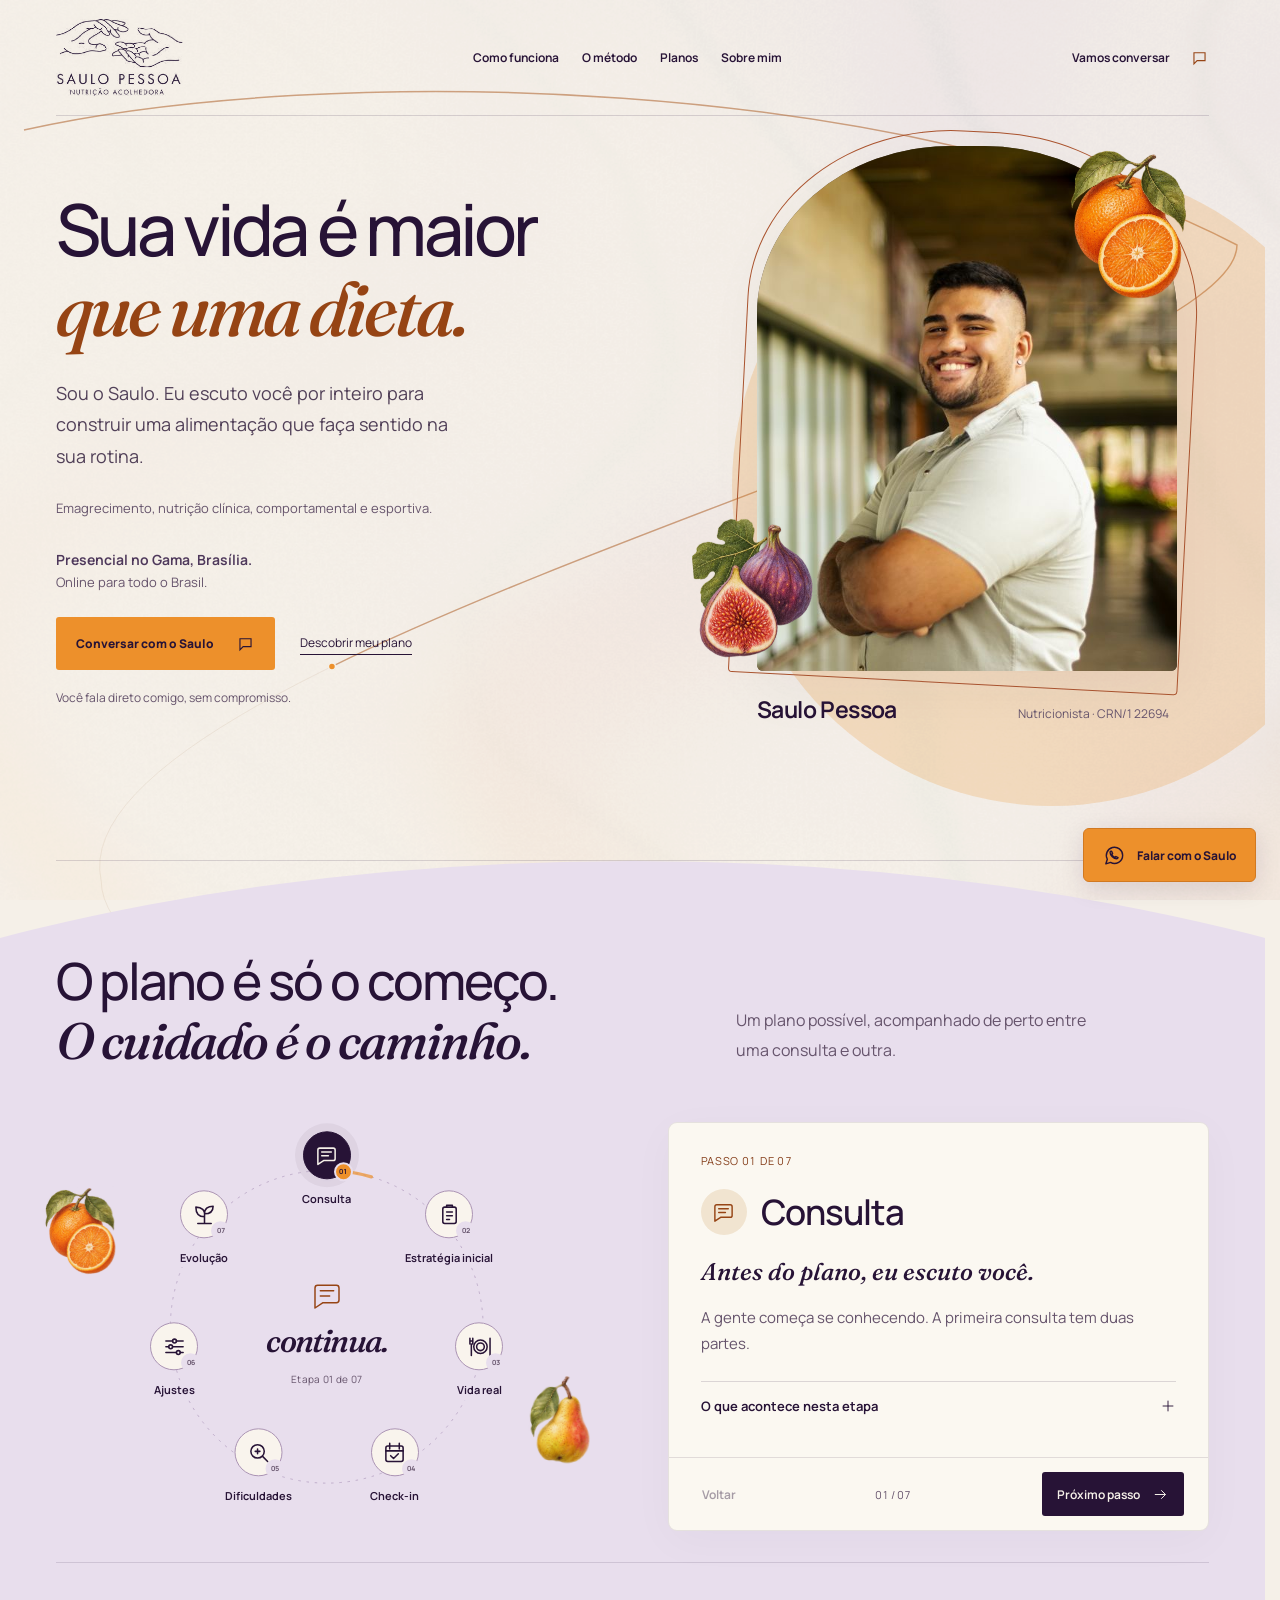
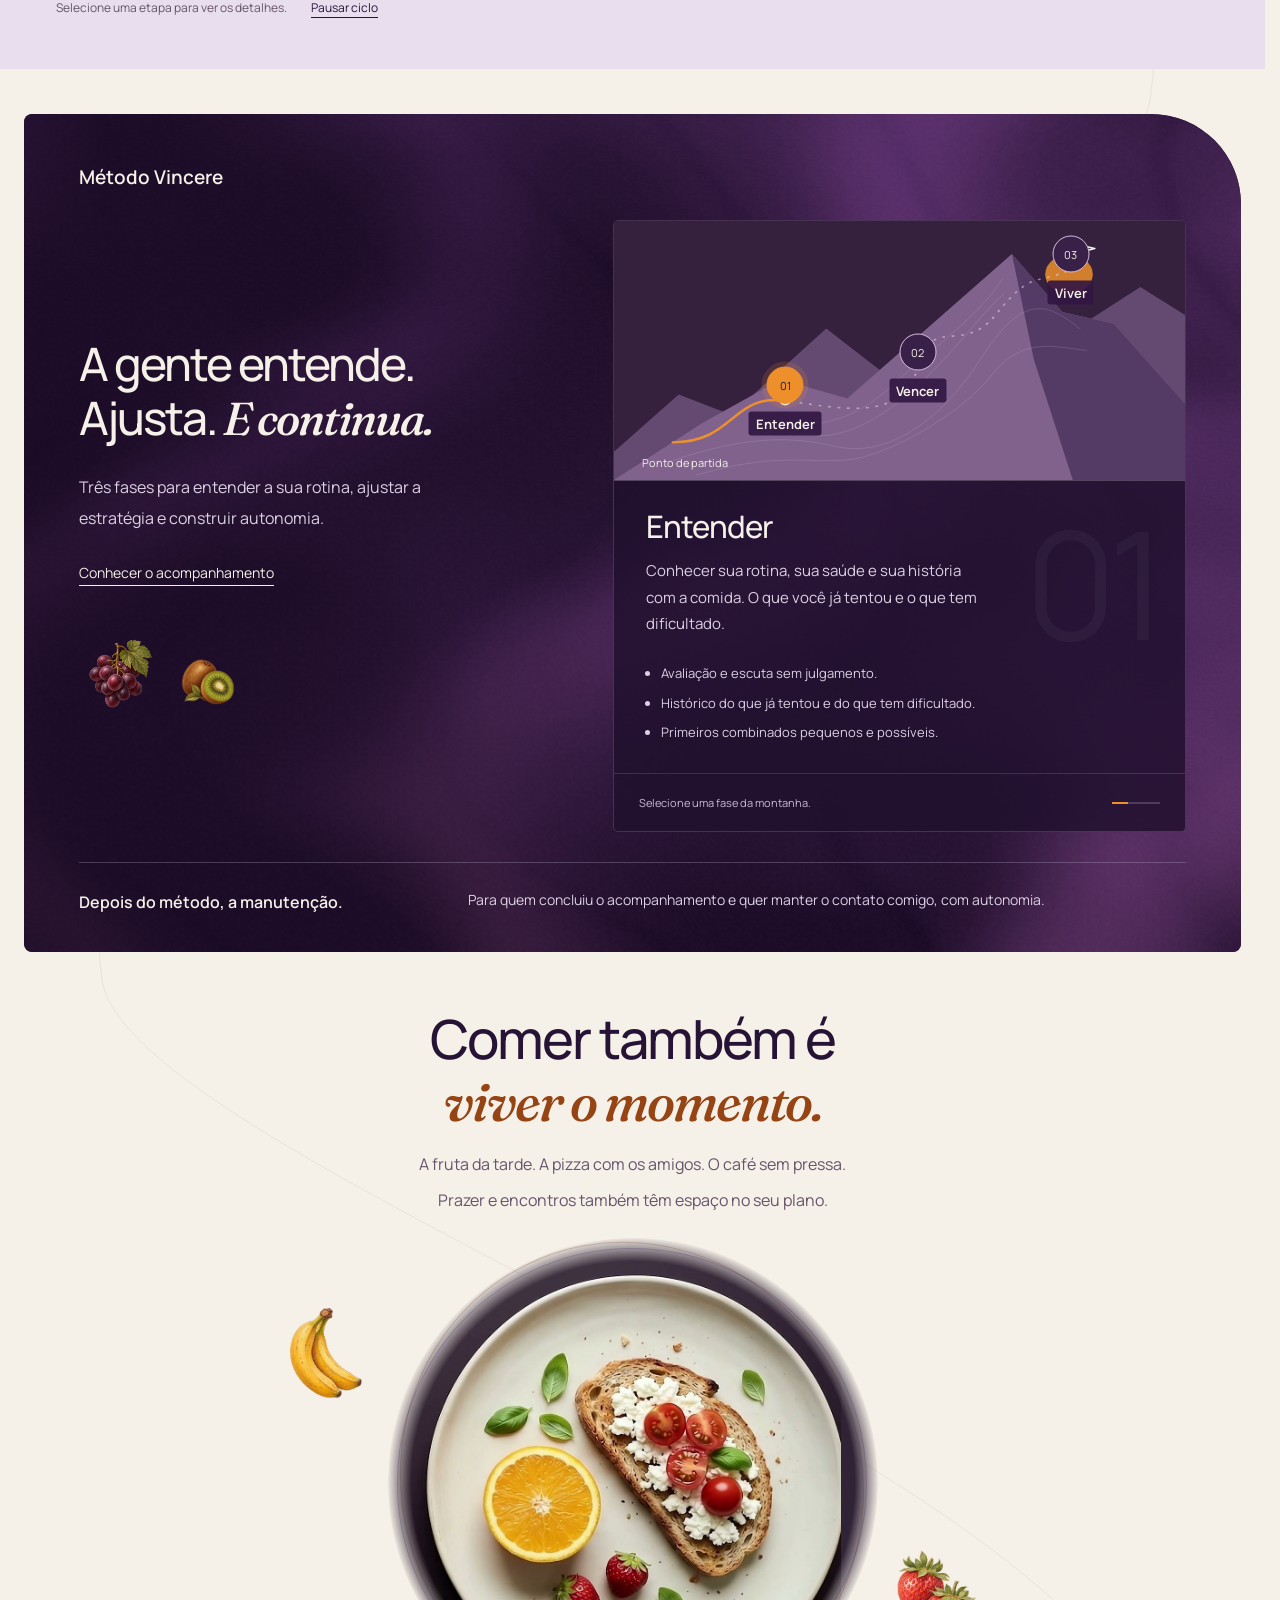
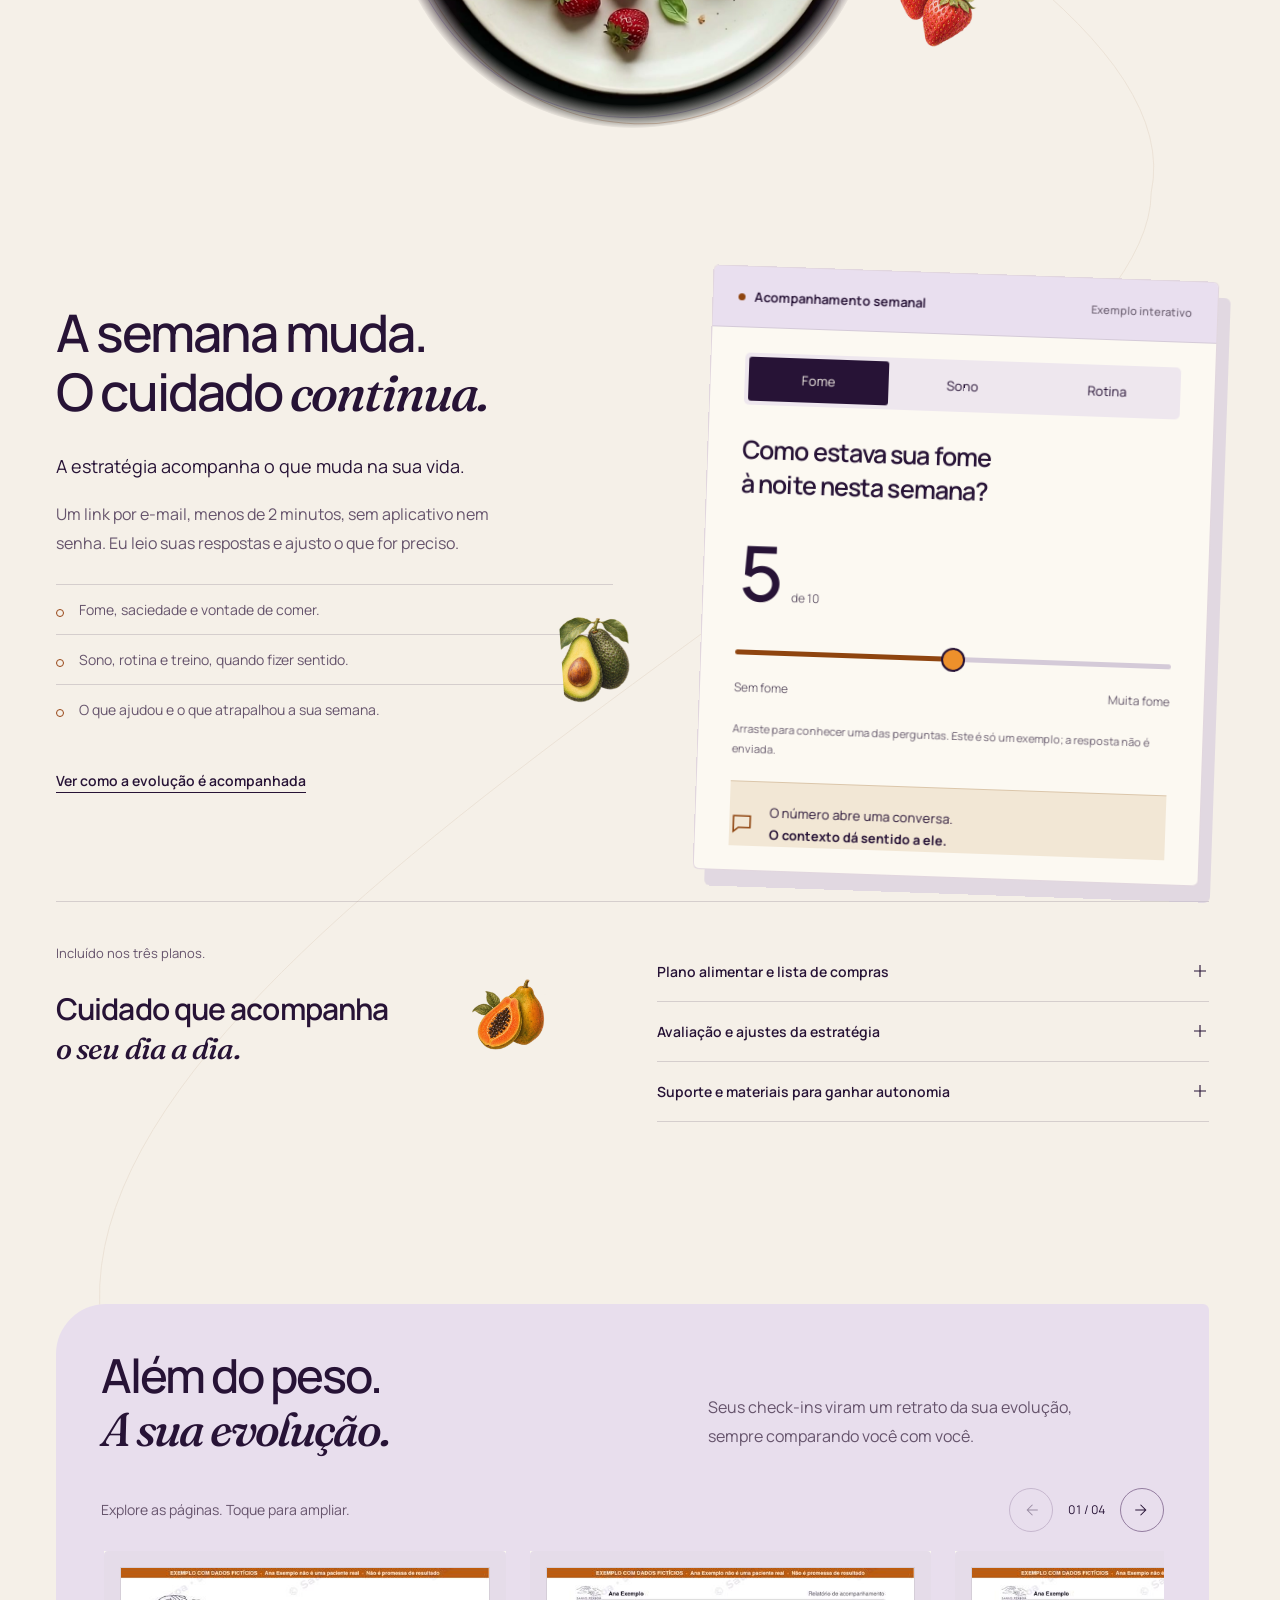
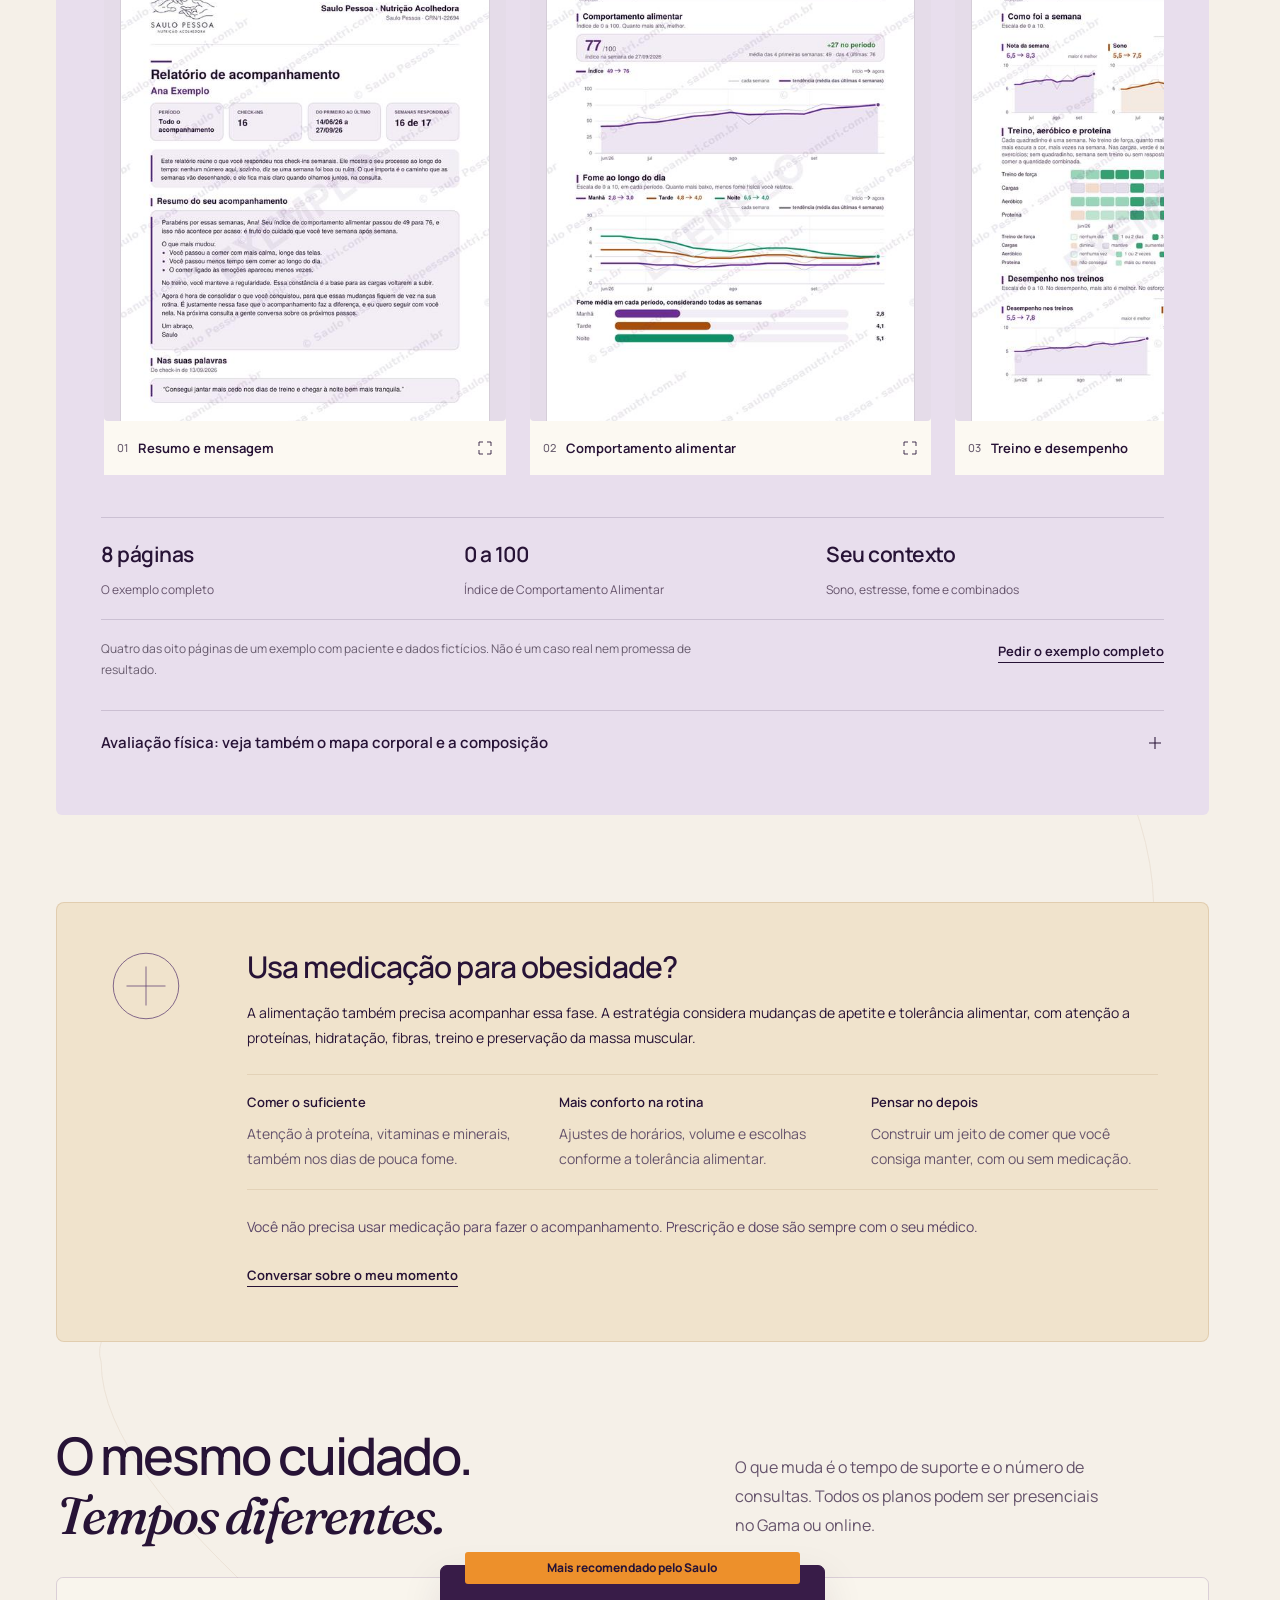
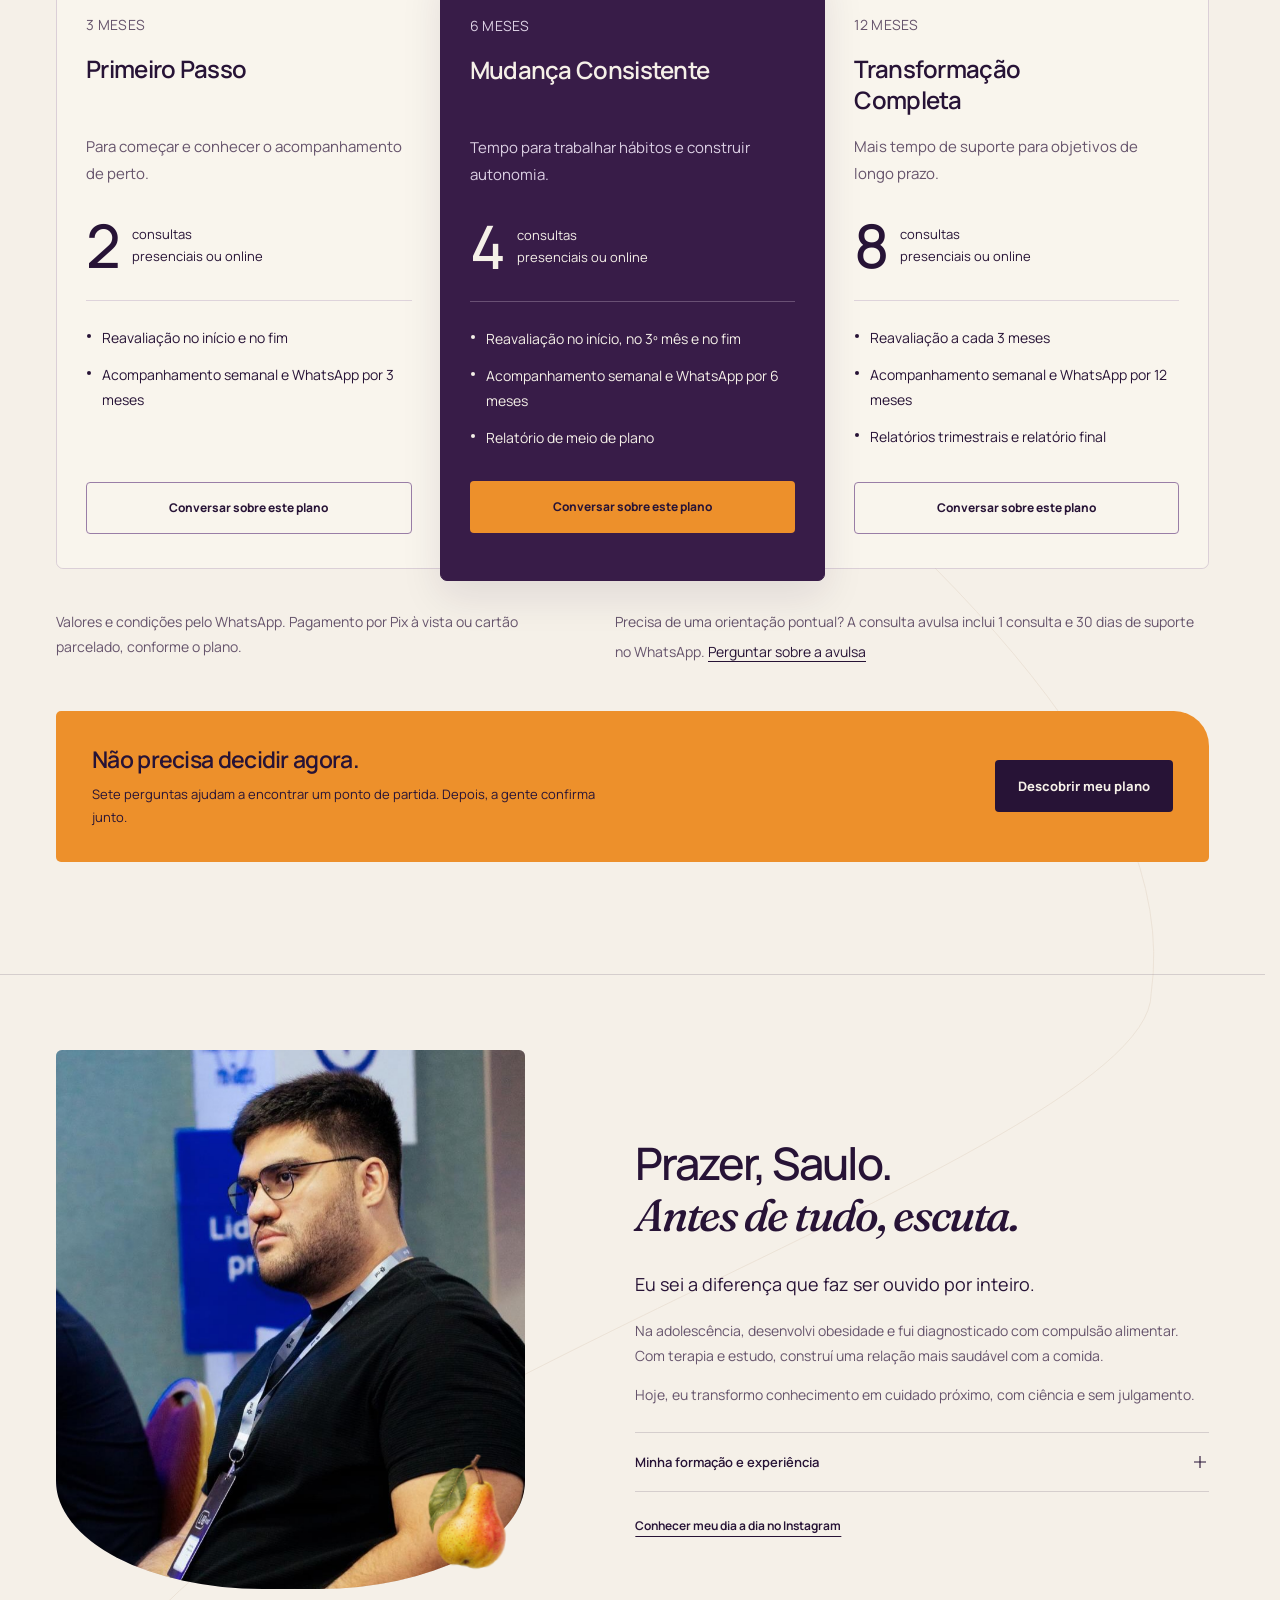
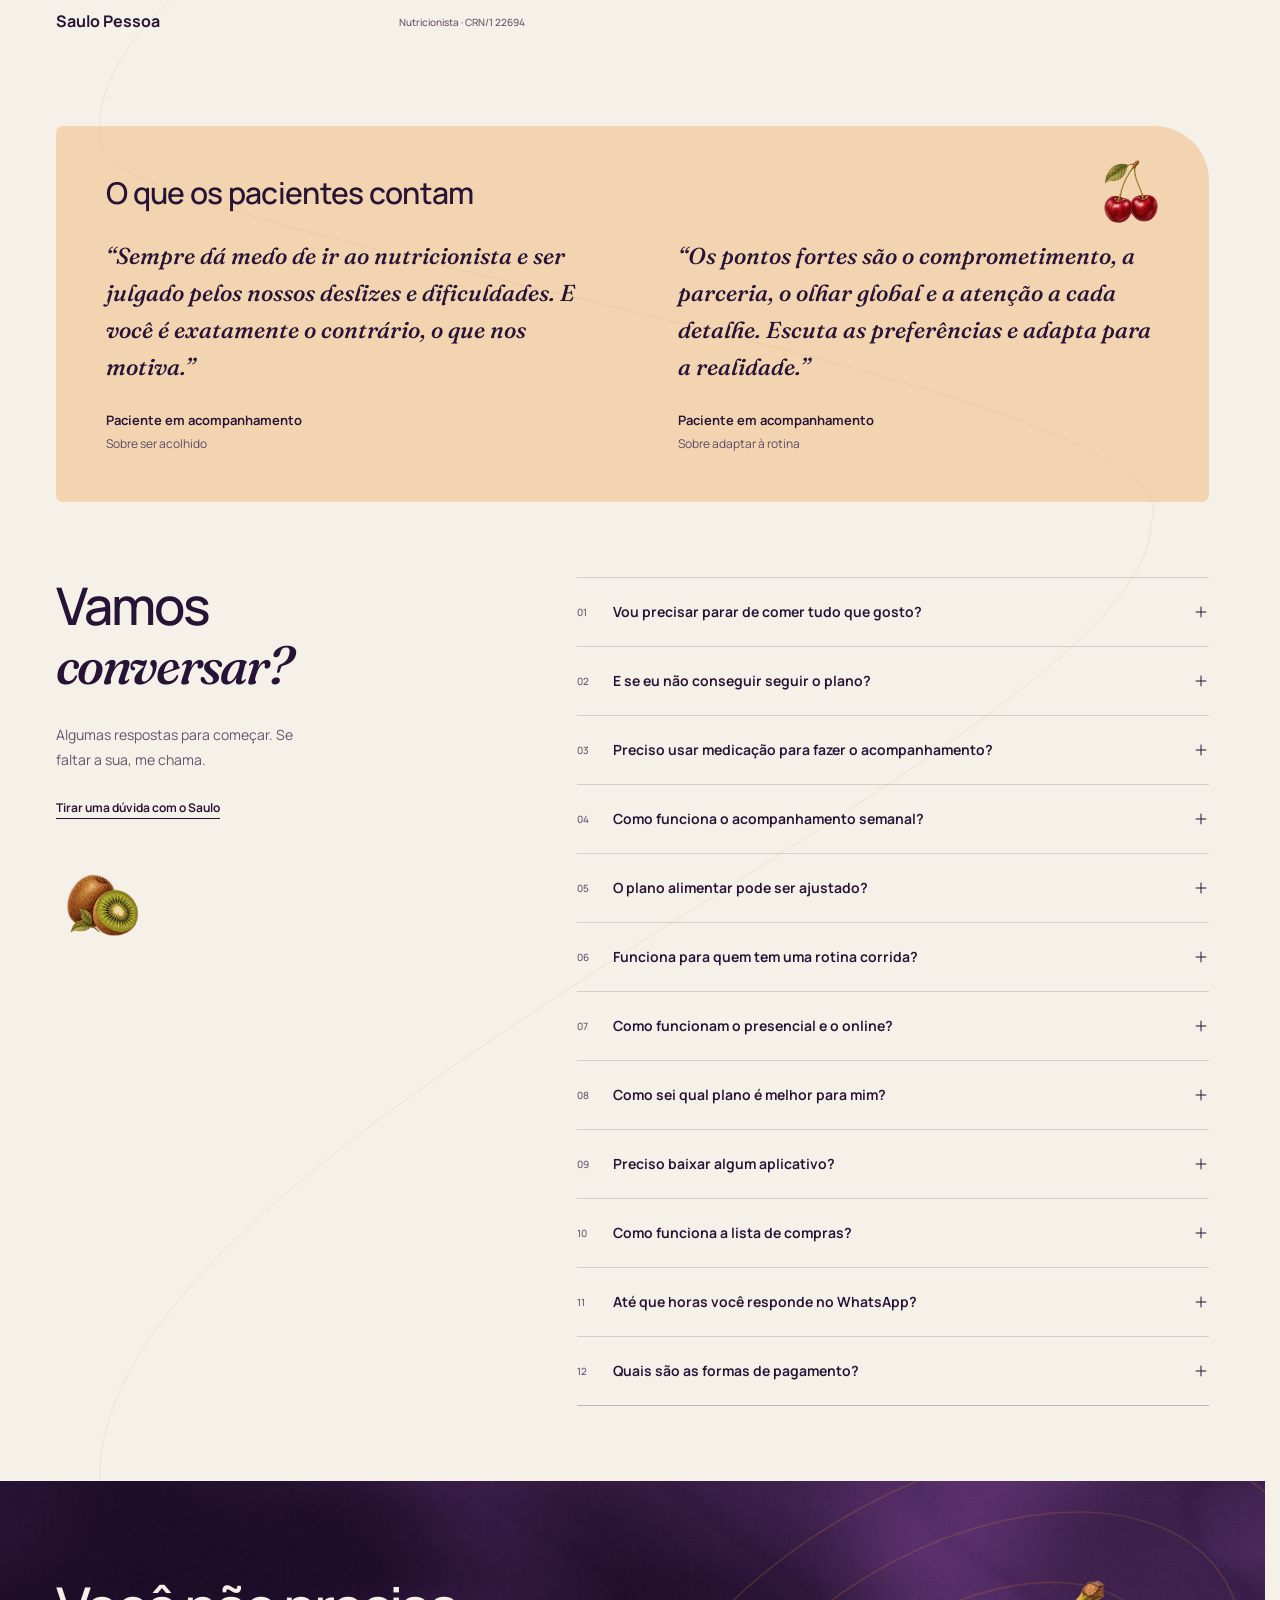
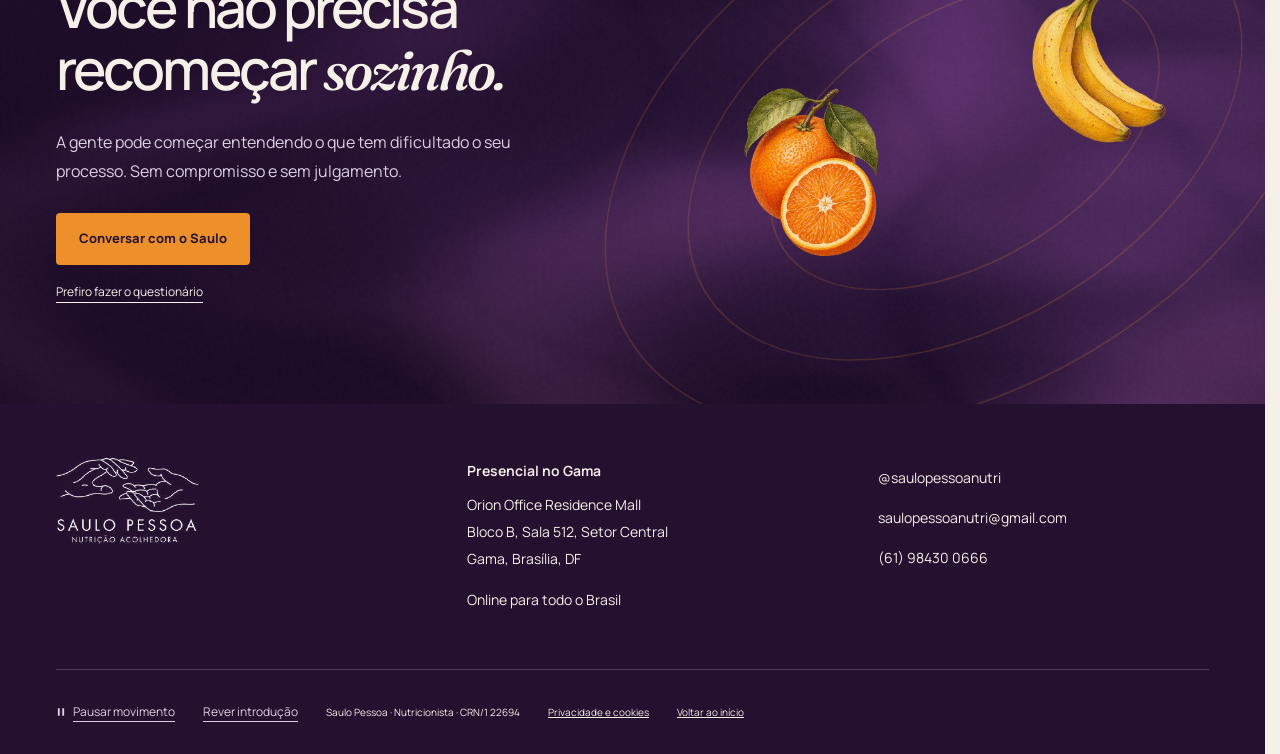
==== index.html @ 82c3af97 "Exibe intro em toda carga e abre detalhes ao avancar etapas" ====
<!doctype html>
<html lang="pt-BR">
<head>
<meta charset="utf-8"><meta name="viewport" content="width=device-width,initial-scale=1"><meta name="robots" content="noindex,nofollow"><meta name="theme-color" content="#271336">
<title>Saulo Pessoa | Nutrição acolhedora no Gama e online</title>
<meta name="description" content="Emagrecimento com orientação individualizada e acompanhamento próximo. Conheça o Método Vincere de Saulo Pessoa. Nutricionista no Gama, Brasília, e online.">
<link rel="canonical" href="https://saulopessoanutri.com.br/">
<meta property="og:type" content="website"><meta property="og:locale" content="pt_BR"><meta property="og:url" content="https://cristianlf23.github.io/saulo-pessoa-site/"><meta property="og:title" content="Saulo Pessoa | Sua vida é maior que uma dieta"><meta property="og:description" content="Nutrição acolhedora, um plano que cabe na sua rotina e acompanhamento próximo. Presencial no Gama e online."><meta property="og:image" content="https://cristianlf23.github.io/saulo-pessoa-site/assets/social-share.png"><meta property="og:image:width" content="1200"><meta property="og:image:height" content="630"><meta property="og:image:alt" content="Saulo Pessoa, nutrição acolhedora. Sua vida é maior que uma dieta.">
<meta name="twitter:card" content="summary_large_image"><meta name="twitter:title" content="Saulo Pessoa | Nutrição acolhedora"><meta name="twitter:description" content="Sua vida é maior que uma dieta. Presencial no Gama e online."><meta name="twitter:image" content="https://cristianlf23.github.io/saulo-pessoa-site/assets/social-share.png">
<link rel="icon" type="image/svg+xml" href="assets/favicon.svg"><link rel="preload" as="font" type="font/woff2" href="assets/fonts/manrope.woff2" crossorigin><link rel="preload" as="image" href="assets/food-poster.jpg">
<link rel="stylesheet" href="experience.css"><link rel="stylesheet" href="content.css"><link rel="stylesheet" href="site.css?v=83"><link rel="stylesheet" href="v8.css?v=83"><link rel="stylesheet" href="v82.css?v=83"><link rel="stylesheet" href="v83.css?v=84">
<script src="assets/vendor/gsap.min.js" defer></script><script src="assets/vendor/ScrollTrigger.min.js" defer></script><script src="experience.js?v=84" defer></script><script src="site.js?v=84" defer></script><script src="quiz.js" defer></script><script src="v8.js?v=84" defer></script><script src="v82.js?v=83" defer></script>
<script type="application/ld+json">{"@context":"https://schema.org","@type":"ProfessionalService","name":"Saulo Pessoa · Nutrição Acolhedora","url":"https://saulopessoanutri.com.br/","telephone":"+5561984300666","email":"saulopessoanutri@gmail.com","address":{"@type":"PostalAddress","streetAddress":"Orion Office Residence Mall, Bloco B, Sala 512, Setor Central","addressLocality":"Gama, Brasília","addressRegion":"DF","addressCountry":"BR"},"areaServed":"Brasil","sameAs":["https://instagram.com/saulopessoanutri"]}</script>
</head>
<body class="edition-v8"><a class="skip" href="#hero-content">Pular para o conteúdo</a><div class="experience site-motion-area" id="inicio"><div class="world" aria-hidden="true"><div class="world-fallback"></div><canvas id="surface"></canvas><div class="reading-shade"></div></div>
<svg class="contour page-thread" aria-hidden="true" viewBox="0 0 1440 1900" preserveAspectRatio="none"><path class="contour-ghost" d="M40 140C300 100 540 90 790 150S1480 400 1300 680 680 690 540 990 125 1060 180 1310 1200 1600 1320 1820"/><path class="contour-live" d="M40 140C300 100 540 90 790 150S1480 400 1300 680 680 690 540 990 125 1060 180 1310 1200 1600 1320 1820"/><circle class="thread-tip" r="3"/></svg><header class="header wrap"><a class="brand" href="#inicio" aria-label="Saulo Pessoa, início"><img id="header-logo" src="assets/logo-original.png" alt="Saulo Pessoa, Nutrição Acolhedora" width="250" height="150"></a><nav aria-label="Navegação principal"><a href="#como-funciona">Como funciona</a><a href="#metodo">O método</a><a href="#planos">Planos</a><a href="#sobre">Sobre mim</a></nav><a class="contact-link" href="https://wa.me/5561984300666" target="_blank" rel="noopener">Vamos conversar<svg viewBox="0 0 24 24" aria-hidden="true"><path d="M5 6h14v10H9l-4 4V6Z"/></svg></a><button class="menu-toggle" type="button" aria-expanded="false" aria-controls="menu-drawer" aria-haspopup="dialog">Menu<svg viewBox="0 0 20 20" aria-hidden="true"><path d="M3 6h14M3 14h14"/></svg></button></header><noscript><nav class="no-script-nav wrap" aria-label="Navegação sem JavaScript"><a href="#como-funciona">Como funciona</a><a href="#metodo">O método</a><a href="#vida-real">Alimentação e vida real</a><a href="#acompanhamento">O acompanhamento</a><a href="#planos">Planos</a><a href="#sobre">Sobre o Saulo</a><a href="#duvidas">Dúvidas</a></nav></noscript>
<main id="conteudo" tabindex="-1"><section data-scene class="hero wrap" aria-labelledby="hero-title"><div class="hero-copy" id="hero-content" tabindex="-1"><h1 id="hero-title">Sua vida é maior<br><em>que uma dieta.</em></h1><p class="hero-intro">Sou o Saulo. Eu escuto você por inteiro para construir uma alimentação que faça sentido na sua rotina.</p><p class="hero-specialty">Emagrecimento, nutrição clínica, comportamental e esportiva.</p><p class="hero-location"><strong>Presencial no Gama, Brasília.</strong><span>Online para todo o Brasil.</span></p><div class="actions"><a class="button" href="https://wa.me/5561984300666" target="_blank" rel="noopener"><span>Conversar com o Saulo</span><svg viewBox="0 0 24 24" aria-hidden="true"><path d="M5 6h14v10H9l-4 4V6Z"/></svg></a><a class="secondary" href="https://typebot.co/triagem-site-saulopessoa" data-quiz>Descobrir meu plano</a></div><p class="assurance">Você fala direto comigo, sem compromisso.</p></div><figure class="hero-portrait"><span aria-hidden="true" class="botanical orange hero-orange" data-drift="-55"></span><span aria-hidden="true" class="botanical fig hero-fig" data-drift="65"></span><div class="portrait-trace" aria-hidden="true"></div><div class="portrait-window"><img src="assets/saulo-portrait.jpg" alt="Saulo Pessoa, nutricionista, sorrindo de braços cruzados" width="560" height="700" fetchpriority="high"></div><figcaption><strong>Saulo Pessoa</strong><span>Nutricionista · CRN/1 22694</span></figcaption></figure><div class="hero-footer"></div></section><section data-scene class="care-cycle" id="como-funciona" aria-labelledby="cycle-heading"><div class="wrap"><div class="cycle-heading"><div><h2 id="cycle-heading">O plano é só o começo.<br><em>O cuidado é o caminho.</em></h2></div><p>Um plano possível, acompanhado de perto entre uma consulta e outra.</p></div><div class="cycle-stage"><span aria-hidden="true" class="botanical orange cycle-orange" data-drift="35"></span><span aria-hidden="true" class="botanical pear cycle-pear" data-drift="-35"></span><div class="cycle-layout"><div class="cycle-map"><svg viewBox="0 0 500 500" aria-hidden="true"><circle class="cycle-track" cx="250" cy="250" r="190"/><circle class="cycle-reveal" cx="250" cy="250" r="190" transform="rotate(-90 250 250)"/><circle class="cycle-route" cx="250" cy="250" r="190" transform="rotate(-90 250 250)"/><g class="cycle-flow"><circle class="cycle-flow-trail" cx="250" cy="250" r="190" transform="rotate(-90 250 250)"/><circle class="cycle-flow-dot" cx="250" cy="60" r="5"/></g><circle class="cycle-marker" cx="250" cy="60" r="6"/></svg><div class="cycle-center" aria-hidden="true"><span class="cycle-active-icon"><svg viewBox="0 0 24 24" aria-hidden="true"><path d="M5 4h14a2 2 0 0 1 2 2v9a2 2 0 0 1-2 2H9l-6 4V6a2 2 0 0 1 2-2Z"/><path d="M7 8h10M7 12h7"/></svg></span><span>UM CUIDADO QUE</span><em>continua.</em><small class="cycle-center-step">Passo 01 de 07</small></div><button type="button" class="cycle-stop" data-cycle="0" aria-controls="cycle-panel-0" aria-pressed="true" style="--x:50.000%;--y:12.000%"><b><svg viewBox="0 0 24 24" aria-hidden="true"><path d="M5 4h14a2 2 0 0 1 2 2v9a2 2 0 0 1-2 2H9l-6 4V6a2 2 0 0 1 2-2Z"/><path d="M7 8h10M7 12h7"/></svg><small class="cycle-order">01</small></b><span>Consulta</span></button><button type="button" class="cycle-stop" data-cycle="1" aria-controls="cycle-panel-1" aria-pressed="false" style="--x:79.710%;--y:26.307%"><b><svg viewBox="0 0 24 24" aria-hidden="true"><rect x="5" y="4" width="14" height="17" rx="2"/><path d="M9 4V2h6v2M9 9h6M9 13h6M9 17h3"/></svg><small class="cycle-order">02</small></b><span>Estratégia inicial</span></button><button type="button" class="cycle-stop" data-cycle="2" aria-controls="cycle-panel-2" aria-pressed="false" style="--x:87.047%;--y:58.456%"><b><svg viewBox="0 0 24 24" aria-hidden="true"><circle cx="13" cy="12" r="7"/><circle cx="13" cy="12" r="4"/><path d="M2 3v6m3-6v6M2 6h3M3.5 9v12M23 3v18"/></svg><small class="cycle-order">03</small></b><span>Vida real</span></button><button type="button" class="cycle-stop" data-cycle="3" aria-controls="cycle-panel-3" aria-pressed="false" style="--x:66.488%;--y:84.237%"><b><svg viewBox="0 0 24 24" aria-hidden="true"><rect x="3" y="5" width="18" height="16" rx="2"/><path d="M7 2v6m10-6v6M3 10h18m-13 5 3 3 5-5"/></svg><small class="cycle-order">04</small></b><span>Check-in</span></button><button type="button" class="cycle-stop" data-cycle="4" aria-controls="cycle-panel-4" aria-pressed="false" style="--x:33.512%;--y:84.237%"><b><svg viewBox="0 0 24 24" aria-hidden="true"><circle cx="10.5" cy="10.5" r="7"/><path d="m16 16 5 5M8 10.5h5M10.5 8v5"/></svg><small class="cycle-order">05</small></b><span>Dificuldades</span></button><button type="button" class="cycle-stop" data-cycle="5" aria-controls="cycle-panel-5" aria-pressed="false" style="--x:12.953%;--y:58.456%"><b><svg viewBox="0 0 24 24" aria-hidden="true"><path d="M3 6h7m4 0h7M3 12h3m4 0h11M3 18h11m4 0h3"/><circle cx="12" cy="6" r="2"/><circle cx="8" cy="12" r="2"/><circle cx="16" cy="18" r="2"/></svg><small class="cycle-order">06</small></b><span>Ajustes</span></button><button type="button" class="cycle-stop" data-cycle="6" aria-controls="cycle-panel-6" aria-pressed="false" style="--x:20.290%;--y:26.307%"><b><svg viewBox="0 0 24 24" aria-hidden="true"><path d="M12 21v-9M12 14C4 14 3 8 3 4c6 0 10 3 9 10Zm0-3c0-6 4-8 9-8 0 5-3 8-9 8ZM5 21h14"/></svg><small class="cycle-order">07</small></b><span>Evolução</span></button></div><div class="cycle-reading"><div class="cycle-panels"><article class="cycle-panel" id="cycle-panel-0" aria-labelledby="cycle-title-0"><p class="cycle-kicker">Passo 01 de 07</p><div class="cycle-panel-title"><span class="cycle-detail-icon" aria-hidden="true"><svg viewBox="0 0 24 24" aria-hidden="true"><path d="M5 4h14a2 2 0 0 1 2 2v9a2 2 0 0 1-2 2H9l-6 4V6a2 2 0 0 1 2-2Z"/><path d="M7 8h10M7 12h7"/></svg></span><h3 id="cycle-title-0">Consulta</h3></div><p class="cycle-lead">Antes do plano, eu escuto você.</p><p>A gente começa se conhecendo. A primeira consulta tem duas partes.</p><details class="cycle-details"><summary>O que acontece nesta etapa<svg viewBox="0 0 24 24" aria-hidden="true"><path d="M4 12h16M12 4v16"/></svg></summary><div class="cycle-detail-body"><ul><li>Avaliação de cerca de 1 hora: saúde, objetivos, alimentação, treino, sono e estresse.</li><li>Composição corporal com adipômetro, se você se sentir confortável, ou por fotos no online.</li><li>Entrega do plano, em cerca de 40 minutos, com tudo no aplicativo WebDiet.</li></ul></div></details></article><article class="cycle-panel" id="cycle-panel-1" aria-labelledby="cycle-title-1"><p class="cycle-kicker">Passo 02 de 07</p><div class="cycle-panel-title"><span class="cycle-detail-icon" aria-hidden="true"><svg viewBox="0 0 24 24" aria-hidden="true"><rect x="5" y="4" width="14" height="17" rx="2"/><path d="M9 4V2h6v2M9 9h6M9 13h6M9 17h3"/></svg></span><h3 id="cycle-title-1">Estratégia inicial</h3></div><p class="cycle-lead">Um plano para a sua vida de hoje.</p><p>A estratégia parte da rotina que você tem, sem depender de uma semana ideal.</p><details class="cycle-details"><summary>O que acontece nesta etapa<svg viewBox="0 0 24 24" aria-hidden="true"><path d="M4 12h16M12 4v16"/></svg></summary><div class="cycle-detail-body"><ul><li>Começa pelo que dá para mudar agora.</li><li>Respeita o que você gosta e o que não come de jeito nenhum.</li><li>Primeiros combinados pequenos e claros.</li></ul></div></details></article><article class="cycle-panel" id="cycle-panel-2" aria-labelledby="cycle-title-2"><p class="cycle-kicker">Passo 03 de 07 · Toda semana</p><div class="cycle-panel-title"><span class="cycle-detail-icon" aria-hidden="true"><svg viewBox="0 0 24 24" aria-hidden="true"><circle cx="13" cy="12" r="7"/><circle cx="13" cy="12" r="4"/><path d="M2 3v6m3-6v6M2 6h3M3.5 9v12M23 3v18"/></svg></span><h3 id="cycle-title-2">Vida real</h3></div><p class="cycle-lead">A semana acontece. O plano também.</p><p>Semana corrida, festa e viagem fazem parte. Você coloca em prática do jeito que a semana permitir.</p><details class="cycle-details"><summary>O que acontece nesta etapa<svg viewBox="0 0 24 24" aria-hidden="true"><path d="M4 12h16M12 4v16"/></svg></summary><div class="cycle-detail-body"><ul><li>Não precisa ser perfeito para contar.</li><li>Surgiu uma dúvida no meio da semana? Me chama no WhatsApp.</li><li>Uma semana difícil também mostra o que precisa mudar.</li></ul></div></details></article><article class="cycle-panel" id="cycle-panel-3" aria-labelledby="cycle-title-3"><p class="cycle-kicker">Passo 04 de 07 · Toda semana</p><div class="cycle-panel-title"><span class="cycle-detail-icon" aria-hidden="true"><svg viewBox="0 0 24 24" aria-hidden="true"><rect x="3" y="5" width="18" height="16" rx="2"/><path d="M7 2v6m10-6v6M3 10h18m-13 5 3 3 5-5"/></svg></span><h3 id="cycle-title-3">Check-in</h3></div><p class="cycle-lead">Uma conversa que acontece toda semana.</p><p>Pelo celular, você me conta como foi. O link chega por e-mail e não precisa baixar nada.</p><details class="cycle-details"><summary>O que acontece nesta etapa<svg viewBox="0 0 24 24" aria-hidden="true"><path d="M4 12h16M12 4v16"/></svg></summary><div class="cycle-detail-body"><ul><li>Fome, saciedade, sono, estresse, treino e como foi seguir o plano.</li><li>Eu acompanho suas respostas semana a semana.</li><li>É daí que sai o seu relatório de evolução.</li></ul></div></details></article><article class="cycle-panel" id="cycle-panel-4" aria-labelledby="cycle-title-4"><p class="cycle-kicker">Passo 05 de 07 · Toda semana</p><div class="cycle-panel-title"><span class="cycle-detail-icon" aria-hidden="true"><svg viewBox="0 0 24 24" aria-hidden="true"><circle cx="10.5" cy="10.5" r="7"/><path d="m16 16 5 5M8 10.5h5M10.5 8v5"/></svg></span><h3 id="cycle-title-4">Dificuldades</h3></div><p class="cycle-lead">O que não funcionou vira informação.</p><p>A gente olha junto o que ajudou e o que atrapalhou, sem julgamento.</p><details class="cycle-details"><summary>O que acontece nesta etapa<svg viewBox="0 0 24 24" aria-hidden="true"><path d="M4 12h16M12 4v16"/></svg></summary><div class="cycle-detail-body"><ul><li>O que travou: horário, fome, cansaço, emoção ou rotina.</li><li>O que funcionou e vale manter.</li><li>O que não deu certo vira informação, e não culpa.</li></ul></div></details></article><article class="cycle-panel" id="cycle-panel-5" aria-labelledby="cycle-title-5"><p class="cycle-kicker">Passo 06 de 07 · Toda semana</p><div class="cycle-panel-title"><span class="cycle-detail-icon" aria-hidden="true"><svg viewBox="0 0 24 24" aria-hidden="true"><path d="M3 6h7m4 0h7M3 12h3m4 0h11M3 18h11m4 0h3"/><circle cx="12" cy="6" r="2"/><circle cx="8" cy="12" r="2"/><circle cx="16" cy="18" r="2"/></svg></span><h3 id="cycle-title-5">Ajustes</h3></div><p class="cycle-lead">A estratégia muda junto com você.</p><p>O plano pode mudar sem esperar a próxima consulta.</p><details class="cycle-details"><summary>O que acontece nesta etapa<svg viewBox="0 0 24 24" aria-hidden="true"><path d="M4 12h16M12 4v16"/></svg></summary><div class="cycle-detail-body"><ul><li>Trocas de refeições, horários ou quantidades.</li><li>Novos combinados para a semana seguinte.</li><li>O ciclo recomeça com o plano mais ajustado à sua realidade.</li></ul></div></details></article><article class="cycle-panel" id="cycle-panel-6" aria-labelledby="cycle-title-6"><p class="cycle-kicker">Passo 07 de 07</p><div class="cycle-panel-title"><span class="cycle-detail-icon" aria-hidden="true"><svg viewBox="0 0 24 24" aria-hidden="true"><path d="M12 21v-9M12 14C4 14 3 8 3 4c6 0 10 3 9 10Zm0-3c0-6 4-8 9-8 0 5-3 8-9 8ZM5 21h14"/></svg></span><h3 id="cycle-title-6">Evolução</h3></div><p class="cycle-lead">Você comparado com você.</p><p>A cada volta do ciclo, o plano fica mais parecido com você.</p><details class="cycle-details"><summary>O que acontece nesta etapa<svg viewBox="0 0 24 24" aria-hidden="true"><path d="M4 12h16M12 4v16"/></svg></summary><div class="cycle-detail-body"><ul><li>Relatório de evolução feito com as suas respostas.</li><li>Reavaliação nas consultas do plano.</li><li>Autonomia para seguir fazendo as suas escolhas.</li></ul></div></details></article></div><div class="cycle-controls" hidden><button type="button" data-cycle-prev>Voltar</button><span class="cycle-count" aria-live="polite">01 / 07</span><button type="button" data-cycle-next>Próximo passo<svg viewBox="0 0 24 24" aria-hidden="true"><path d="M4 12h15m-6-6 6 6-6 6"/></svg></button></div></div></div></div><div class="cycle-motion-control"><span>Selecione uma etapa para ver os detalhes.</span><button type="button" id="cycle-motion" aria-pressed="false" hidden>Pausar ciclo</button></div><p class="cycle-bottom">Não é uma linha reta. É um acompanhamento que se adapta à sua vida.</p></div></section><section data-scene class="method wrap" id="metodo" aria-labelledby="method-title" data-violet><canvas class="violet-surface" aria-hidden="true"></canvas><div class="method-name">Método Vincere</div><div class="method-layout"><div class="method-copy"><h2 id="method-title">A gente entende.<br>Ajusta. <em>E continua.</em></h2><p>Três fases para entender a sua rotina, ajustar a estratégia e construir autonomia.</p><a class="secondary" href="https://wa.me/5561984300666" target="_blank" rel="noopener">Conhecer o acompanhamento</a><div class="method-fruit-pair" aria-hidden="true"><span class="botanical botanical-new grape method-grape" aria-hidden="true"></span><span class="botanical botanical-new kiwi method-kiwi" aria-hidden="true"></span></div></div><div class="method-console"><div class="mountain-journey" aria-label="Jornada do Método Vincere"><svg class="mountain-art" viewBox="0 0 600 330" preserveAspectRatio="none" preserveAspectRatio="none" preserveAspectRatio="none" preserveAspectRatio="none" preserveAspectRatio="none" preserveAspectRatio="none" aria-hidden="true"><circle class="mountain-sun" cx="478" cy="68" r="25"/><path class="mountain-back" d="M0 294 68 221 123 247 223 137 305 214 393 102 470 149 553 84 600 120V330H0Z"/><path class="mountain-main" d="M0 330 92 258 175 202 245 226 418 42 471 116 525 131 600 233V330Z"/><path class="mountain-face" d="m418 42 53 74 54 15 75 102v97H482l-41-154Z"/><g class="mountain-contours"><path d="M62 305c70-28 117-33 170-18s109-28 153-111 69-74 105-38M86 324c86-31 121-14 162-20s117-58 149-108 68-35 100-31M188 261c58-2 84-28 114-62s80-76 106-125M213 274c56 0 106-63 130-93s55-79 67-88"/></g><path class="mountain-trail" d="M62 282C126 282 124 220 180 229S303 258 319 187 365 174 402 118 445 81 480 62"/><path class="mountain-progress" d="M62 282C126 282 124 220 180 229S303 258 319 187 365 174 402 118 445 81 480 62"/><circle class="mountain-hiker" cx="180" cy="229" r="5"/><path class="mountain-flag" d="M480 62V28m0 0 25 7-25 8"/></svg><div class="phase-tabs mountain-stops" aria-label="Fases do Método Vincere"><a href="#entender" class="phase-tab is-active" data-phase="0" aria-current="step" style="--mx:30%;--my:69.4%"><span>01</span><strong>Entender</strong></a><a href="#vencer" class="phase-tab" data-phase="1" style="--mx:53.2%;--my:56.7%"><span>02</span><strong>Vencer</strong></a><a href="#viver" class="phase-tab" data-phase="2" style="--mx:80%;--my:18.8%"><span>03</span><strong>Viver</strong></a></div><span class="mountain-start">Ponto de partida</span></div><div class="phases"><article class="phase is-active" id="entender"><span class="phase-number" aria-hidden="true">01</span><h3>Entender</h3><p>Conhecer sua rotina, sua saúde e sua história com a comida. O que você já tentou e o que tem dificultado.</p><ul><li>Avaliação e escuta sem julgamento.</li><li>Histórico do que já tentou e do que tem dificultado.</li><li>Primeiros combinados pequenos e possíveis.</li></ul></article><article class="phase" id="vencer"><span class="phase-number" aria-hidden="true">02</span><h3>Vencer</h3><p>Acompanhamento semanal para perceber o que funcionou e ajustar o que precisa. Você não precisa esperar a próxima consulta.</p><ul><li>Acompanhamento semanal e Diário Alimentar.</li><li>Plano ajustado à sua rotina real.</li><li>WhatsApp para as dúvidas do dia a dia.</li></ul></article><article class="phase" id="viver"><span class="phase-number" aria-hidden="true">03</span><h3>Viver</h3><p>Construir autonomia para continuar, com uma transição guiada e orientação para reconhecer as dificuldades no caminho.</p><ul><li>Avaliação final e relatório da jornada.</li><li>Transição guiada para seguir com autonomia.</li><li>O que fazer se sentir que está regredindo.</li></ul></article></div><div class="phase-foot"><span>Selecione uma fase da montanha.</span><span class="phase-progress" aria-hidden="true"><i></i></span></div></div></div><div class="maintenance"><strong>Depois do método, a manutenção.</strong><p>Para quem concluiu o acompanhamento e quer manter o contato comigo, com autonomia.</p></div></section><section data-scene class="real-life wrap" id="vida-real" aria-labelledby="life-title"><div class="life-copy"><h2 id="life-title">Comer também é<br><em>viver o momento.</em></h2><p>A fruta da tarde. A pizza com os amigos. O café sem pressa.</p><p>Prazer e encontros também têm espaço no seu plano.</p></div><div class="food-scene" aria-hidden="true"><div class="food-halo"></div><span aria-hidden="true" class="botanical banana life-banana" data-drift="55"></span><span aria-hidden="true" class="botanical strawberry life-strawberry" data-drift="-45"></span><div class="plate-turn"><div class="food-mask"><img id="poster" src="assets/food-poster.jpg" alt="" width="1920" height="1080" loading="lazy"><video id="food" muted playsinline loop preload="none" poster="assets/food-poster.jpg" hidden></video></div></div></div></section><div class="continuation"><section data-scene class="weekly section-space" id="acompanhamento" aria-labelledby="weekly-title"><div class="wrap"><div class="weekly-layout"><div><h2 id="weekly-title">A semana muda.<br>O cuidado <em>continua.</em></h2><p class="section-intro">A estratégia acompanha o que muda na sua vida.</p><p>Um link por e-mail, menos de 2 minutos, sem aplicativo nem senha. Eu leio suas respostas e ajusto o que for preciso.</p><ul class="plain-list"><li>Fome, saciedade e vontade de comer.</li><li>Sono, rotina e treino, quando fizer sentido.</li><li>O que ajudou e o que atrapalhou a sua semana.</li></ul><a class="text-link" href="#relatorios">Ver como a evolução é acompanhada</a></div><div class="checkin-demo"><div class="demo-top"><span class="demo-dot" aria-hidden="true"></span><span>Acompanhamento semanal</span><small>Exemplo interativo</small></div><div class="demo-body"><div class="demo-tabs" role="group" aria-label="Escolha uma pergunta de exemplo"><button type="button" data-demo="0" aria-pressed="true">Fome</button><button type="button" data-demo="1" aria-pressed="false">Sono</button><button type="button" data-demo="2" aria-pressed="false">Rotina</button></div><h3 id="demo-question">Como estava sua fome<br>à noite nesta semana?</h3><div class="range-value"><output for="hunger" id="hunger-value">5</output><span>de 10</span></div><label class="sr-only" for="hunger" id="demo-input-label">Fome à noite, de zero a dez</label><input type="range" id="hunger" min="0" max="10" value="5" step="1" aria-describedby="hunger-note"><div class="range-labels"><span>Sem fome</span><span>Muita fome</span></div><p id="hunger-note">Arraste para conhecer uma das perguntas. Este é só um exemplo; a resposta não é enviada.</p><div class="demo-message"><svg viewBox="0 0 24 24" aria-hidden="true"><path d="M4 5h16v11H9l-5 4V5Z"/></svg><p>O número abre uma conversa.<br><strong>O contexto dá sentido a ele.</strong></p></div></div></div></div><span aria-hidden="true" class="botanical avocado weekly-avocado" data-drift="-50"></span><div class="included"><div><span class="botanical botanical-new papaya included-papaya" aria-hidden="true" data-drift="25"></span><p class="included-context">Incluído nos três planos.</p><h3>Cuidado que acompanha<br><em>o seu dia a dia.</em></h3></div><div class="included-items"><details><summary>Plano alimentar e lista de compras<svg viewBox="0 0 24 24" aria-hidden="true"><path d="M4 12h16M12 4v16"/></svg></summary><p>Plano individualizado no WebDiet e em PDF. Lista de compras para 7 ou 31 dias, calculada a partir do plano e descontando o que você já tem em casa. Acesso ao portal enviado por e-mail.</p></details><details><summary>Avaliação e ajustes da estratégia<svg viewBox="0 0 24 24" aria-hidden="true"><path d="M4 12h16M12 4v16"/></svg></summary><p>Avaliação física com relatório no presencial ou por fotos no online, com seu consentimento. Ajustes quando a estratégia não estiver funcionando na sua rotina.</p></details><details><summary>Suporte e materiais para ganhar autonomia<svg viewBox="0 0 24 24" aria-hidden="true"><path d="M4 12h16M12 4v16"/></svg></summary><p>WhatsApp das 9h às 21h, acompanhamento semanal, Diário Alimentar e materiais de apoio: receitas, escala de fome e saciedade, lanches práticos e plano B para semanas difíceis. Quando necessário, pode ser marcada uma videochamada extra sem custo.</p></details></div></div></div></section>
<section data-scene class="reports section-space" id="relatorios" aria-labelledby="reports-title"><div class="wrap"><div class="section-top"><div><h2 id="reports-title">Além do peso.<br><em>A sua evolução.</em></h2></div><p>Seus check-ins viram um retrato da sua evolução, sempre comparando você com você.</p></div><div class="report-carousel" role="region" aria-roledescription="carrossel" aria-label="Páginas do relatório de exemplo"><div class="report-toolbar"><p>Explore as páginas. Toque para ampliar.</p><div class="report-navigation" hidden><button type="button" data-report-prev aria-label="Página anterior do carrossel"><svg viewBox="0 0 24 24" aria-hidden="true"><path d="m14 5-7 7 7 7M7 12h14"/></svg></button><span class="report-count" aria-live="polite">01 / 04</span><button type="button" data-report-next aria-label="Próxima página do carrossel"><svg viewBox="0 0 24 24" aria-hidden="true"><path d="m10 5 7 7-7 7M3 12h14"/></svg></button></div></div><div class="report-grid" id="report-track" tabindex="0" aria-label="Relatórios, role horizontalmente para explorar"><a class="report-card" href="assets/relatorio-resumo.jpg" data-report="assets/relatorio-resumo.jpg" data-caption="Resumo e mensagem" target="_blank" rel="noopener"><div class="report-image"><img src="assets/relatorio-resumo.jpg" alt="Resumo e mensagem, página do relatório de exemplo com dados fictícios" width="840" height="1188" loading="lazy"></div><span><small>01</small>Resumo e mensagem<svg viewBox="0 0 24 24" aria-hidden="true"><path d="M9 3H3v6M15 3h6v6M3 15v6h6M21 15v6h-6"/></svg></span></a><a class="report-card" href="assets/relatorio-comportamento.jpg" data-report="assets/relatorio-comportamento.jpg" data-caption="Comportamento alimentar" target="_blank" rel="noopener"><div class="report-image"><img src="assets/relatorio-comportamento.jpg" alt="Comportamento alimentar, página do relatório de exemplo com dados fictícios" width="840" height="1188" loading="lazy"></div><span><small>02</small>Comportamento alimentar<svg viewBox="0 0 24 24" aria-hidden="true"><path d="M9 3H3v6M15 3h6v6M3 15v6h6M21 15v6h-6"/></svg></span></a><a class="report-card" href="assets/relatorio-treino.jpg" data-report="assets/relatorio-treino.jpg" data-caption="Treino e desempenho" target="_blank" rel="noopener"><div class="report-image"><img src="assets/relatorio-treino.jpg" alt="Treino e desempenho, página do relatório de exemplo com dados fictícios" width="840" height="1188" loading="lazy"></div><span><small>03</small>Treino e desempenho<svg viewBox="0 0 24 24" aria-hidden="true"><path d="M9 3H3v6M15 3h6v6M3 15v6h6M21 15v6h-6"/></svg></span></a><a class="report-card" href="assets/relatorio-medicacao.jpg" data-report="assets/relatorio-medicacao.jpg" data-caption="Medicação e peso" target="_blank" rel="noopener"><div class="report-image"><img src="assets/relatorio-medicacao.jpg" alt="Medicação e peso, página do relatório de exemplo com dados fictícios" width="840" height="1188" loading="lazy"></div><span><small>04</small>Medicação e peso<svg viewBox="0 0 24 24" aria-hidden="true"><path d="M9 3H3v6M15 3h6v6M3 15v6h6M21 15v6h-6"/></svg></span></a></div></div><div class="report-details"><p><strong>8 páginas</strong><span>O exemplo completo</span></p><p><strong>0 a 100</strong><span>Índice de Comportamento Alimentar</span></p><p><strong>Seu contexto</strong><span>Sono, estresse, fome e combinados</span></p></div><div class="report-note"><p>Quatro das oito páginas de um exemplo com paciente e dados fictícios. Não é um caso real nem promessa de resultado.</p><a class="text-link" href="https://wa.me/5561984300666?text=Oi%2C%20Saulo!%20Vi%20as%20p%C3%A1ginas%20do%20relat%C3%B3rio%20no%20site%20e%20quero%20ver%20o%20exemplo%20completo." target="_blank" rel="noopener">Pedir o exemplo completo</a></div><details class="physical-disclosure"><summary>Avaliação física: veja também o mapa corporal e a composição<svg viewBox="0 0 24 24" aria-hidden="true"><path d="M4 12h16M12 4v16"/></svg></summary><div class="physical"><div class="physical-copy"><h3>Seu ponto de partida,<br><em>com mais clareza.</em></h3><p>No presencial, as medidas são registradas em um mapa do corpo e em um gráfico da composição. Nas próximas avaliações, você consegue acompanhar o que mudou.</p><p class="physical-note">Exemplo de relatório real, publicado no site original com autorização e sem identificação. No online, a avaliação é por fotos, com seu consentimento.</p></div><div class="physical-images"><a href="assets/aval-mapa.jpg" target="_blank" rel="noopener"><img src="assets/aval-mapa.jpg" width="1379" height="1356" loading="lazy" alt="Exemplo autorizado de mapa corporal com circunferências e dobras cutâneas"><span>Mapa corporal · Ampliar</span></a><a href="assets/aval-composicao.jpg" target="_blank" rel="noopener"><img src="assets/aval-composicao.jpg" width="1456" height="907" loading="lazy" alt="Exemplo autorizado de resumo da composição corporal"><span>Composição corporal · Ampliar</span></a></div></div></details></div></section>
<section data-scene class="medication wrap" id="medicacao" aria-labelledby="medication-title"><div class="medication-mark" aria-hidden="true"><svg viewBox="0 0 100 100"><circle cx="50" cy="50" r="42"/><path d="M50 25v50M25 50h50"/></svg></div><div><h2 id="medication-title">Usa medicação para obesidade?</h2><p>A alimentação também precisa acompanhar essa fase. A estratégia considera mudanças de apetite e tolerância alimentar, com atenção a proteínas, hidratação, fibras, treino e preservação da massa muscular.</p><div class="medication-points"><div><h3>Comer o suficiente</h3><p>Atenção à proteína, vitaminas e minerais, também nos dias de pouca fome.</p></div><div><h3>Mais conforto na rotina</h3><p>Ajustes de horários, volume e escolhas conforme a tolerância alimentar.</p></div><div><h3>Pensar no depois</h3><p>Construir um jeito de comer que você consiga manter, com ou sem medicação.</p></div></div><p class="medication-note">Você não precisa usar medicação para fazer o acompanhamento. Prescrição e dose são sempre com o seu médico.</p><a class="text-link" href="https://wa.me/5561984300666?text=Oi%2C%20Saulo!%20Quero%20conhecer%20o%20acompanhamento%20nutricional%20durante%20o%20tratamento%20para%20obesidade." target="_blank" rel="noopener">Conversar sobre o meu momento</a></div></section>
<section data-scene class="plans section-space" id="planos" aria-labelledby="plans-title"><div class="wrap"><div class="section-top"><div><h2 id="plans-title">O mesmo cuidado.<br><em>Tempos diferentes.</em></h2></div><p>O que muda é o tempo de suporte e o número de consultas. Todos os planos podem ser presenciais no Gama ou online.</p></div><div class="plans-grid"><article class="plan "><p class="plan-duration">3 meses</p><h3>Primeiro Passo</h3><p class="plan-description">Para começar e conhecer o acompanhamento de perto.</p><div class="plan-count"><b>2</b><span>consultas<br>presenciais ou online</span></div><ul><li>Reavaliação no início e no fim</li><li>Acompanhamento semanal e WhatsApp por 3 meses</li></ul><a class="button button-outline" href="https://wa.me/5561984300666?text=Oi%2C%20Saulo!%20Vim%20pelo%20seu%20site%20e%20quero%20conversar%20sobre%20o%20plano%20Primeiro%20Passo%20(3%20meses)." target="_blank" rel="noopener">Conversar sobre este plano</a></article><article class="plan plan-featured"><span class="plan-tag">Mais recomendado pelo Saulo</span><p class="plan-duration">6 meses</p><h3>Mudança Consistente</h3><p class="plan-description">Tempo para trabalhar hábitos e construir autonomia.</p><div class="plan-count"><b>4</b><span>consultas<br>presenciais ou online</span></div><ul><li>Reavaliação no início, no 3º mês e no fim</li><li>Acompanhamento semanal e WhatsApp por 6 meses</li><li>Relatório de meio de plano</li></ul><a class="button button-orange" href="https://wa.me/5561984300666?text=Oi%2C%20Saulo!%20Vim%20pelo%20seu%20site%20e%20quero%20conversar%20sobre%20o%20plano%20Mudan%C3%A7a%20Consistente%20(6%20meses)." target="_blank" rel="noopener">Conversar sobre este plano</a></article><article class="plan "><p class="plan-duration">12 meses</p><h3>Transformação Completa</h3><p class="plan-description">Mais tempo de suporte para objetivos de longo prazo.</p><div class="plan-count"><b>8</b><span>consultas<br>presenciais ou online</span></div><ul><li>Reavaliação a cada 3 meses</li><li>Acompanhamento semanal e WhatsApp por 12 meses</li><li>Relatórios trimestrais e relatório final</li></ul><a class="button button-outline" href="https://wa.me/5561984300666?text=Oi%2C%20Saulo!%20Vim%20pelo%20seu%20site%20e%20quero%20conversar%20sobre%20o%20plano%20Transforma%C3%A7%C3%A3o%20Completa%20(12%20meses)." target="_blank" rel="noopener">Conversar sobre este plano</a></article></div><div class="plan-notes"><p>Valores e condições pelo WhatsApp. Pagamento por Pix à vista ou cartão parcelado, conforme o plano.</p><p>Precisa de uma orientação pontual? A consulta avulsa inclui 1 consulta e 30 dias de suporte no WhatsApp. <a href="https://wa.me/5561984300666?text=Oi%2C%20Saulo!%20Quero%20conversar%20sobre%20a%20Consulta%20Avulsa." target="_blank" rel="noopener">Perguntar sobre a avulsa</a></p></div><div class="discover" id="descobrir"><div><h3>Não precisa decidir agora.</h3><p>Sete perguntas ajudam a encontrar um ponto de partida. Depois, a gente confirma junto.</p></div><a class="button button-dark" href="https://typebot.co/triagem-site-saulopessoa" data-quiz>Descobrir meu plano</a></div></div></section>
<section data-scene class="about section-space" id="sobre" aria-labelledby="about-title"><div class="wrap about-layout"><figure class="about-photo"><div class="about-crop"><img src="assets/saulo-congress.jpg" alt="Saulo Pessoa em um evento profissional" width="853" height="1137" loading="lazy"></div><figcaption>Saulo Pessoa<span>Nutricionista · CRN/1 22694</span></figcaption></figure><span aria-hidden="true" class="botanical pear about-pear" data-drift="-35"></span><div class="about-copy"><h2 id="about-title">Prazer, Saulo.<br><em>Antes de tudo, escuta.</em></h2><p class="section-intro">Eu sei a diferença que faz ser ouvido por inteiro.</p><p>Na adolescência, desenvolvi obesidade e fui diagnosticado com compulsão alimentar. Com terapia e estudo, construí uma relação mais saudável com a comida.</p><p>Hoje, eu transformo conhecimento em cuidado próximo, com ciência e sem julgamento.</p><details class="education"><summary>Minha formação e experiência<svg viewBox="0 0 24 24" aria-hidden="true"><path d="M4 12h16M12 4v16"/></svg></summary><ul><li>Graduado em Nutrição pela Universidade de Brasília e pós graduado em Nutrição Clínica.</li><li>Pós graduando em Nutrição Comportamental, com estágio final na Unidade de Psiquiatria do HUB.</li><li>Fundador da Liga de Nutrição Esportiva da UnB, com extensão na Unidade de Atendimento ao Atleta Paralímpico e no Núcleo Universitário de Nutrição Esportiva.</li></ul></details><a class="text-link" href="https://instagram.com/saulopessoanutri" target="_blank" rel="noopener">Conhecer meu dia a dia no Instagram</a></div></div></section>
<section data-scene class="voices" aria-labelledby="voices-title"><div class="wrap"><h2 id="voices-title">O que os pacientes contam</h2><span class="botanical botanical-new cherry voices-cherry" aria-hidden="true" data-drift="20"></span><div class="voice-grid"><figure><blockquote>“Sempre dá medo de ir ao nutricionista e ser julgado pelos nossos deslizes e dificuldades. E você é exatamente o contrário, o que nos motiva.”</blockquote><figcaption>Paciente em acompanhamento<span>Sobre ser acolhido</span></figcaption></figure><figure><blockquote>“Os pontos fortes são o comprometimento, a parceria, o olhar global e a atenção a cada detalhe. Escuta as preferências e adapta para a realidade.”</blockquote><figcaption>Paciente em acompanhamento<span>Sobre adaptar à rotina</span></figcaption></figure></div></div></section>
<section data-scene class="faq section-space" id="duvidas" aria-labelledby="faq-title"><div class="wrap faq-layout"><div class="faq-intro"><h2 id="faq-title">Vamos<br><em>conversar?</em></h2><p>Algumas respostas para começar. Se faltar a sua, me chama.</p><a class="text-link" href="https://wa.me/5561984300666?text=Oi%2C%20Saulo!%20Vim%20pelo%20seu%20site%20e%20fiquei%20com%20uma%20d%C3%BAvida." target="_blank" rel="noopener">Tirar uma dúvida com o Saulo</a><span class="botanical botanical-new kiwi faq-kiwi" aria-hidden="true" data-drift="20"></span></div><div><details class="faq-item"><summary><span class="faq-number">01</span><span>Vou precisar parar de comer tudo que gosto?</span><svg viewBox="0 0 24 24" aria-hidden="true"><path d="M4 12h16M12 4v16"/></svg></summary><p>Não. O plano parte do que você já come e gosta. A gente conversa sobre o que faz sentido ajustar, em que quantidade e em que momento.</p></details><details class="faq-item"><summary><span class="faq-number">02</span><span>E se eu não conseguir seguir o plano?</span><svg viewBox="0 0 24 24" aria-hidden="true"><path d="M4 12h16M12 4v16"/></svg></summary><p>Isso é informação para o acompanhamento, não fracasso. A gente entende o que atrapalhou e ajusta a estratégia. Ninguém vai cobrar perfeição.</p></details><details class="faq-item"><summary><span class="faq-number">03</span><span>Preciso usar medicação para fazer o acompanhamento?</span><svg viewBox="0 0 24 24" aria-hidden="true"><path d="M4 12h16M12 4v16"/></svg></summary><p>Não. O acompanhamento é para quem quer cuidar da alimentação, usando medicação ou não. Se você usa, a alimentação é adaptada a essa fase. A prescrição e a dose continuam com o seu médico.</p></details><details class="faq-item"><summary><span class="faq-number">04</span><span>Como funciona o acompanhamento semanal?</span><svg viewBox="0 0 24 24" aria-hidden="true"><path d="M4 12h16M12 4v16"/></svg></summary><p>O link chega por e-mail, leva menos de 2 minutos e não exige aplicativo ou senha. Eu leio suas respostas e ajusto o plano quando necessário.</p></details><details class="faq-item"><summary><span class="faq-number">05</span><span>O plano alimentar pode ser ajustado?</span><svg viewBox="0 0 24 24" aria-hidden="true"><path d="M4 12h16M12 4v16"/></svg></summary><p>Pode e deve. Se algo não estiver funcionando na sua rotina, a estratégia pode ser ajustada sem esperar a próxima consulta.</p></details><details class="faq-item"><summary><span class="faq-number">06</span><span>Funciona para quem tem uma rotina corrida?</span><svg viewBox="0 0 24 24" aria-hidden="true"><path d="M4 12h16M12 4v16"/></svg></summary><p>A rotina corrida é o ponto de partida. O plano considera seus horários reais e também aqueles dias em que tudo sai do previsto.</p></details><details class="faq-item"><summary><span class="faq-number">07</span><span>Como funcionam o presencial e o online?</span><svg viewBox="0 0 24 24" aria-hidden="true"><path d="M4 12h16M12 4v16"/></svg></summary><p>No Gama ou por videochamada. Avaliação física no presencial e por fotos consentidas no online. Ambos têm acompanhamento semanal e WhatsApp.</p></details><details class="faq-item"><summary><span class="faq-number">08</span><span>Como sei qual plano é melhor para mim?</span><svg viewBox="0 0 24 24" aria-hidden="true"><path d="M4 12h16M12 4v16"/></svg></summary><p>O questionário tem sete perguntas e uma etapa de contato. Ele sugere um ponto de partida; na conversa pelo WhatsApp, a gente confirma junto qual formato faz sentido para você.</p></details><details class="faq-item"><summary><span class="faq-number">09</span><span>Preciso baixar algum aplicativo?</span><svg viewBox="0 0 24 24" aria-hidden="true"><path d="M4 12h16M12 4v16"/></svg></summary><p>Para o acompanhamento semanal, não: o link chega por e-mail. Seu plano alimentar fica no WebDiet e também em PDF.</p></details><details class="faq-item"><summary><span class="faq-number">10</span><span>Como funciona a lista de compras?</span><svg viewBox="0 0 24 24" aria-hidden="true"><path d="M4 12h16M12 4v16"/></svg></summary><p>Você recebe o acesso ao portal por e-mail. A lista é calculada a partir do seu plano para 7 ou 31 dias, descontando o que você já tem em casa.</p></details><details class="faq-item"><summary><span class="faq-number">11</span><span>Até que horas você responde no WhatsApp?</span><svg viewBox="0 0 24 24" aria-hidden="true"><path d="M4 12h16M12 4v16"/></svg></summary><p>Respondo das 9h às 21h. Fora desse horário, retorno assim que possível.</p></details><details class="faq-item"><summary><span class="faq-number">12</span><span>Quais são as formas de pagamento?</span><svg viewBox="0 0 24 24" aria-hidden="true"><path d="M4 12h16M12 4v16"/></svg></summary><p>Pix à vista ou cartão parcelado, conforme o plano. Os valores e outras condições são informados diretamente pelo WhatsApp.</p></details></div></div></section>
<section data-scene class="closing" aria-labelledby="closing-title" data-violet><canvas class="violet-surface" aria-hidden="true"></canvas><div class="closing-lines" aria-hidden="true"><svg viewBox="0 0 900 600" fill="none"><ellipse cx="450" cy="300" rx="440" ry="280"/><ellipse cx="450" cy="300" rx="340" ry="210"/><ellipse cx="450" cy="300" rx="240" ry="140"/></svg></div><span aria-hidden="true" class="botanical orange closing-orange" data-drift="70"></span><span aria-hidden="true" class="botanical banana closing-banana" data-drift="-60"></span><div class="wrap closing-inner"><h2 id="closing-title">Você não precisa<br>recomeçar <em>sozinho.</em></h2><p>A gente pode começar entendendo o que tem dificultado o seu processo. Sem compromisso e sem julgamento.</p><a class="button button-orange" href="https://wa.me/5561984300666?text=Oi%2C%20Saulo!%20Vim%20pelo%20seu%20site%20e%20quero%20conversar%20sobre%20meu%20acompanhamento." target="_blank" rel="noopener">Conversar com o Saulo</a><a class="closing-secondary" href="https://typebot.co/triagem-site-saulopessoa" data-quiz>Prefiro fazer o questionário</a></div></section>
</div></main><div class="continuation"><footer class="footer"><div class="wrap footer-top"><img src="assets/logo-original.png" alt="Saulo Pessoa, Nutrição Acolhedora" width="160" height="96" loading="lazy"><div><p><strong>Presencial no Gama</strong>Orion Office Residence Mall<br>Bloco B, Sala 512, Setor Central<br>Gama, Brasília, DF</p><p>Online para todo o Brasil</p></div><div><a href="https://instagram.com/saulopessoanutri" target="_blank" rel="noopener">@saulopessoanutri</a><a href="mailto:saulopessoanutri@gmail.com">saulopessoanutri@gmail.com</a><a href="https://wa.me/5561984300666" target="_blank" rel="noopener">(61) 98430 0666</a></div></div><div class="wrap footer-bottom"><button class="footer-motion" id="motion" type="button" aria-pressed="false" hidden><svg viewBox="0 0 16 16" aria-hidden="true"><path d="M3 2h3v12H3zm7 0h3v12h-3z"/></svg><span>Pausar movimento</span></button><button id="replay" type="button">Rever introdução</button><span>Saulo Pessoa · Nutricionista · CRN/1 22694</span><a href="https://saulopessoanutri.com.br/privacidade" target="_blank" rel="noopener">Privacidade e cookies</a><a href="#inicio">Voltar ao início</a></div></footer>
<dialog class="quiz-dialog" aria-labelledby="quiz-title"><div class="dialog-bar"><span>Um começo possível.</span><button type="button" data-close-dialog aria-label="Fechar questionário">Fechar<svg viewBox="0 0 24 24" aria-hidden="true"><path d="m6 6 12 12M6 18 12-12"/></svg></button></div><div class="quiz-progress" aria-hidden="true"><span></span></div><div id="quiz-content"></div></dialog>
<dialog class="report-dialog" aria-labelledby="report-caption"><div class="dialog-bar"><p id="report-caption">Relatório de exemplo</p><button type="button" data-close-dialog>Fechar relatório</button></div><img width="840" height="1188" src="assets/relatorio-resumo.jpg" alt="Página ampliada do relatório ilustrativo, com dados fictícios"><p class="report-dialog-note">Exemplo com paciente e dados fictícios.</p></dialog>
</div></div><dialog class="menu-drawer" id="menu-drawer" aria-labelledby="drawer-title"><div class="drawer-scrim" aria-hidden="true"></div><div class="drawer-panel"><div class="drawer-header"><img src="assets/logo-original.png" alt="Saulo Pessoa, Nutrição Acolhedora" width="140" height="84"><button type="button" class="drawer-close" aria-label="Fechar menu"><svg viewBox="0 0 24 24" aria-hidden="true"><path d="m6 6 12 12M6 18 18 6"/></svg></button></div><h2 id="drawer-title">Navegar</h2><nav class="drawer-nav" id="mobile-menu" aria-label="Navegação no celular"><a href="#como-funciona">Como funciona</a><a href="#metodo">O método</a><a href="#vida-real">Alimentação e vida real</a><a href="#acompanhamento">O acompanhamento</a><a href="#planos">Planos</a><a href="#sobre">Sobre o Saulo</a><a href="#duvidas">Dúvidas</a></nav><div class="drawer-contact"><p>Presencial no Gama, Brasília.<br>Online para todo o Brasil.</p><a class="button" href="https://wa.me/5561984300666" target="_blank" rel="noopener">Conversar com o Saulo<svg viewBox="0 0 24 24" aria-hidden="true"><path d="M5 6h14v10H9l-4 4V6Z"/></svg></a></div></div></dialog><a class="floating-whatsapp" id="floating-whatsapp" href="https://wa.me/5561984300666?text=Oi%2C%20Saulo%21%20Vim%20pelo%20seu%20site%20e%20quero%20conhecer%20o%20acompanhamento." target="_blank" rel="noopener" aria-label="Falar com o Saulo pelo WhatsApp"><svg viewBox="0 0 24 24" aria-hidden="true"><path d="M20.5 11.7a8.5 8.5 0 0 1-12.6 7.5L3 20.7l1.5-4.8A8.5 8.5 0 1 1 20.5 11.7Z"/><path d="M8.2 7.5c-.3 0-.8.5-.8 1.4 0 2.8 3.9 6.5 6.7 6.5.9 0 1.5-.6 1.6-1.2l-2.2-1.1-.9 1c-1.4-.5-3-2-3.5-3.3l.9-.9-1-2.4Z"/></svg><span>Falar com o Saulo</span></a>
<div class="intro-curtain" hidden aria-hidden="true"><svg class="welcome-portal" width="100%" height="100%"><defs><mask id="welcome-mask"><rect width="100%" height="100%" fill="white"/><circle id="welcome-opening" cx="50%" cy="50%" r="0" fill="black"/></mask></defs><rect width="100%" height="100%" fill="#ED902B" mask="url(#welcome-mask)"/></svg><div class="welcome-rings"><i></i><i></i><i></i></div><div class="welcome-orchard"><span aria-hidden="true" class="botanical orange welcome-fruit f0"></span><span aria-hidden="true" class="botanical fig welcome-fruit f1"></span><span aria-hidden="true" class="botanical pear welcome-fruit f2"></span><span aria-hidden="true" class="botanical banana welcome-fruit f3"></span><span aria-hidden="true" class="botanical strawberry welcome-fruit f4"></span><span aria-hidden="true" class="botanical avocado welcome-fruit f5"></span></div><p class="welcome-message"><span>Alimentar é</span><em>acolher.</em></p><span class="welcome-caption">Ciência, presença e espaço para a vida.</span></div><div class="intro" hidden role="dialog" aria-modal="true" aria-label="Apresentação de Saulo Pessoa"><img id="intro-logo" src="assets/logo-original.png" alt="Saulo Pessoa, Nutrição Acolhedora" width="250" height="150"><button id="skip-intro" type="button">Pular introdução</button></div>
</body></html>
---- experience.css ----
@font-face{font-family:Manrope;src:url('assets/fonts/manrope.woff2');font-weight:200 800;font-display:swap}@font-face{font-family:Fraunces;src:url('assets/fonts/fraunces-italic.woff2');font-style:italic;font-weight:500;font-display:swap}:root{--purple:#271336;--deep:#1D0D28;--cream:#F5F0E8;--muted:#DCD0E4;--lavender:#C9BCD8;--orange:#ED902B;--ease:cubic-bezier(.22,1,.36,1);font-family:Manrope,Arial,sans-serif;background:var(--deep);color:var(--cream);font-synthesis:none}*{box-sizing:border-box}body{margin:0}html{scroll-behavior:smooth;scroll-padding-top:32px}a{color:inherit}button{font:inherit;cursor:pointer}button,a{-webkit-tap-highlight-color:transparent}svg{fill:none;stroke:currentColor;stroke-width:1.4;flex-shrink:0}a:focus-visible,button:focus-visible{outline:2px solid var(--orange);outline-offset:6px}[hidden]{display:none!important}.wrap{width:min(1256px,calc(100% - 112px));margin-inline:auto}.skip{position:fixed;top:15px;left:15px;z-index:20;background:var(--cream);color:var(--purple);padding:12px 18px;transform:translateY(-180%)}.skip:focus{transform:none}main:focus{outline:0}.experience{position:relative;isolation:isolate;overflow:hidden}.world{position:absolute;inset:0;z-index:-1;overflow:hidden;pointer-events:none}.world-fallback{position:absolute;inset:0;background:radial-gradient(ellipse at 95% 25%,#76506F55,transparent 53%),radial-gradient(ellipse at 30% 90%,#87502C33,transparent 60%),#271336}.world canvas{position:absolute;inset:0;width:100%;height:100%;opacity:.9}.reading-shade{position:absolute;inset:0;background:linear-gradient(90deg,rgba(29,13,40,.45),rgba(29,13,40,.15) 43%,transparent 72%)}.contour{position:absolute;inset:0;width:100%;height:100%;overflow:visible}.contour path{fill:none;vector-effect:non-scaling-stroke}.contour-ghost{stroke:#C9BCD8;stroke-width:.75;opacity:.13}.contour-live{stroke:var(--orange);stroke-width:1.4;opacity:.65}.header{height:116px;display:flex;align-items:center;justify-content:space-between;gap:35px;border-bottom:1px solid #C9BCD82B}.brand{width:127px;display:block}.brand img{width:100%;height:auto;display:block}.header nav{display:flex;align-items:center;gap:30px}.header nav a{min-height:44px;display:flex;align-items:center;font-size:12px;text-decoration:none}.header-location{font-size:11px;color:var(--muted);border-left:1px solid #C9BCD840;padding-left:30px}.contact-link{display:flex;align-items:center;gap:20px;font-size:12px;min-height:44px;text-decoration:none;padding:8px 0}.contact-link svg{width:19px;height:19px;color:var(--orange)}.contact-link:hover,.header nav a:hover{text-decoration:underline;text-underline-offset:7px}.hero{position:relative;min-height:750px;padding-top:76px;display:flex;flex-direction:column}.hero-copy{position:relative;z-index:2;max-width:730px}.eyebrow{display:flex;gap:14px;align-items:center;font-size:10px;font-weight:650;letter-spacing:1.7px;text-transform:uppercase;color:var(--lavender);margin:0 0 27px;line-height:1.7}.eyebrow>span{width:28px;height:2px;background:var(--orange)}h1{font-size:clamp(54px,6.2vw,87px);letter-spacing:-3.7px;font-weight:500;line-height:1.075;margin:0;white-space:nowrap}h1 em,h2 em{font-family:Fraunces,Georgia,serif;font-weight:500;font-style:italic}h1 em{font-size:1.06em;letter-spacing:-3.1px}.hero-intro{font-size:16px;line-height:1.9;color:var(--muted);max-width:435px;margin:30px 0 25px}.actions{display:flex;gap:25px;align-items:center}.button{display:inline-flex;align-items:center;gap:22px;background:var(--orange);color:var(--purple);font-size:12px;font-weight:800;padding:17px 20px;min-height:53px;border-radius:3px;text-decoration:none;transition:background 160ms ease}.button svg{width:19px;height:19px}.button:hover{background:#F4A74E}.button:active{transform:scale(.985)}.secondary{display:inline-flex;align-items:center;min-height:44px;font-size:12px;text-decoration-thickness:1px;text-underline-offset:7px;line-height:1.7}.secondary:hover{text-decoration-thickness:2px;color:var(--orange)}.assurance{font-size:11px;color:var(--muted);margin:17px 0 0;line-height:1.8}.food-scene{position:absolute;right:-128px;top:28px;width:760px;height:690px;pointer-events:none;z-index:0}.food-mask{position:absolute;inset:0;overflow:hidden;border-radius:50% 46% 48% 52%/48% 55% 45% 52%;opacity:.92;mask-image:radial-gradient(ellipse at 54% 48%,#000 47%,#000 61%,transparent 74%);-webkit-mask-image:radial-gradient(ellipse at 54% 48%,#000 47%,#000 61%,transparent 74%)}.food-mask img,.food-mask video{position:absolute;inset:0;width:100%;height:100%;object-fit:cover;object-position:right center}.food-halo{position:absolute;inset:9% 4% 7% 10%;border:1px solid #C9BCD83B;border-radius:50%;transform:rotate(-22deg)}.food-halo:after{content:'';position:absolute;inset:-14px 18px;border:1px solid #ED902B26;border-radius:50%}.scene-caption{position:absolute;right:60px;bottom:40px;font-size:8px;line-height:1.9;letter-spacing:1.6px;color:var(--muted);text-align:right}.scene-caption b{font-weight:600;color:var(--orange)}.scene-point{width:6px;height:6px;background:var(--orange);border-radius:50%;position:absolute;right:61px;top:113px}.hero:after{content:'';position:absolute;z-index:1;inset:0 43% 80px -50px;pointer-events:none;background:linear-gradient(90deg,rgba(29,13,40,.18),transparent)}.hero-footer{margin-top:auto;position:relative;z-index:2;display:flex;align-items:center;justify-content:space-between;gap:25px;padding:35px 0 29px;border-bottom:1px solid #C9BCD82B}.profile{display:flex;align-items:center;gap:13px}.profile img{width:53px;height:53px;object-fit:cover;object-position:50% 25%;border-radius:50%;border:1px solid #C9BCD83B}.profile p{margin:0;line-height:1.8}.profile strong{display:block;font-size:14px;font-weight:650}.profile span{font-size:10px;color:var(--muted)}.scroll-cue{display:flex;align-items:center;gap:18px;min-height:44px;font-size:10px;text-decoration:none;color:var(--muted);line-height:1.7}.scroll-cue svg{width:16px;height:27px;color:var(--orange)}.scroll-cue:hover{color:var(--cream)}.method{position:relative;padding:72px 0 0}.method-top{display:flex;align-items:start;justify-content:space-between;gap:20px}.method-top .eyebrow{margin-bottom:35px}.chapter-note{font-size:10px;color:var(--muted);line-height:1.8;margin:0;text-align:right}.method-layout{display:grid;grid-template-columns:1fr 1fr;gap:100px;align-items:center}.method-copy h2{font-size:clamp(36px,4.1vw,57px);line-height:1.16;letter-spacing:-2px;font-weight:500;margin:0}.method-copy>p{font-size:15px;line-height:1.9;color:var(--muted);max-width:380px;margin:27px 0 18px}.method-copy .secondary{font-size:12px}.method-signature{display:flex;align-items:center;gap:14px;margin-top:45px;font-size:10px;color:var(--lavender)}.method-signature i{height:1px;width:24px;background:var(--orange);opacity:.6}.method-console{min-width:0;background:rgba(29,13,40,.86);border:1px solid #C9BCD845;border-radius:5px;overflow:hidden}.phase-tabs{display:flex;border-bottom:1px solid #C9BCD83B}.phase-tab{position:relative;flex:1;display:flex;align-items:center;justify-content:center;gap:10px;font-size:12px;text-decoration:none;min-height:67px;padding:12px 8px;color:var(--lavender);transition:background 180ms ease,color 180ms ease}.phase-tab small{font-size:9px}.phase-tab+.phase-tab{border-left:1px solid #C9BCD82B}.phase-tab.is-active{color:var(--cream);background:#C9BCD80E}.phase-tab.is-active:after{content:'';height:2px;background:var(--orange);position:absolute;bottom:0;left:15px;right:15px}.phase-tab:hover{background:#C9BCD818;color:var(--cream)}.phases{position:relative}.phase{position:relative;padding:41px 38px 38px;overflow:hidden;min-height:348px}.phase-number{font-size:150px;font-weight:400;letter-spacing:-9px;line-height:1;position:absolute;top:27px;right:27px;color:#C9BCD80D;pointer-events:none}.phase-kicker{position:relative;font-size:9px;color:var(--orange);letter-spacing:.6px;margin:0 0 22px;line-height:1.8}.phase h3{position:relative;font-size:35px;letter-spacing:-1px;font-weight:500;line-height:1.1;margin:0 0 22px}.phase>p:not(.phase-kicker){position:relative;font-size:13px;line-height:1.85;color:var(--muted);max-width:340px;margin:0}.phase ul{position:relative;color:var(--muted);font-size:11px;line-height:1.9;padding-left:15px;margin:24px 0 0}.phase li+li{margin-top:5px}.phase-foot{display:flex;align-items:center;gap:20px;justify-content:space-between;padding:21px 25px;border-top:1px solid #C9BCD82B;font-size:9px;color:var(--lavender)}.phase-progress{width:48px;height:2px;background:#C9BCD83B}.phase-progress i{display:block;width:33.333%;height:100%;background:var(--orange);transform-origin:left center}.prototype-footer{display:flex;align-items:center;gap:25px;margin-top:80px;border-top:1px solid #C9BCD82B;padding:20px 0 28px;font-size:9px;color:var(--lavender);line-height:1.8}.prototype-footer>span{margin-right:auto}.prototype-footer button,.prototype-footer a{background:none;border:0;color:var(--muted);font-size:10px;padding:12px 0;min-height:44px;text-underline-offset:6px}.prototype-footer button{display:flex;align-items:center;gap:9px}.prototype-footer svg{width:13px;height:13px}.prototype-footer button:hover{text-decoration:underline;text-underline-offset:6px}.motion-toggle{position:fixed;z-index:6;right:20px;bottom:16px;display:flex;align-items:center;gap:9px;min-height:44px;font-size:10px;color:var(--cream);background:#271336F5;border:1px solid #C9BCD869;border-radius:4px;padding:11px 14px}.motion-toggle svg{width:11px;height:11px;fill:currentColor;stroke:none}.motion-toggle:hover{background:#482856}.intro-curtain{position:fixed;inset:0;z-index:10;background:#271336;overflow:hidden;pointer-events:none}.intro-curtain>p{position:absolute;top:calc(50% + 95px);left:50%;transform:translateX(-50%);font-size:12px;line-height:1.8;text-align:center;color:var(--lavender);margin:0;white-space:nowrap}.intro-curtain>p em{font-family:Fraunces,Georgia,serif;font-size:21px;color:var(--cream)}.intro-arc{width:min(75vw,850px);height:min(75vw,850px);position:absolute;left:50%;top:50%;transform:translate(-50%,-50%) rotate(-20deg);border:1px solid #C9BCD82B;border-radius:42% 58% 44% 56%/52% 40% 60% 48%}.intro-arc:after{content:'';position:absolute;inset:18px -17px;border:1px solid #ED902B33;border-radius:inherit}.intro{position:fixed;inset:0;z-index:11;pointer-events:none}.intro img{position:absolute;width:280px;height:168px;left:calc(50% - 140px);top:calc(50% - 84px);object-fit:contain;transform-origin:0 0}.intro button{position:absolute;bottom:35px;right:40px;background:none;color:var(--cream);border:0;border-bottom:1px solid #C9BCD850;font-size:11px;min-height:44px;padding:12px 0;pointer-events:auto}.intro-line{position:absolute;left:40px;bottom:52px;width:100px;height:1px;background:var(--orange);transform-origin:left center}.is-intro{overflow:hidden}.is-intro .motion-toggle{visibility:hidden}
@media(min-width:1700px){.hero{min-height:780px}.food-scene{right:-138px;top:20px;width:850px;height:740px}.hero-copy{padding-top:16px}}
@media(max-width:1100px) and (min-width:761px){.wrap{width:calc(100% - 80px)}h1{font-size:66px}.hero{min-height:730px;padding-top:70px}.food-scene{right:-230px;top:73px;width:700px;height:620px;opacity:.75}.hero-copy{max-width:640px}.method-layout{gap:50px}.method-copy h2{font-size:43px}.phase{padding:35px 28px;min-height:360px}.header-location{display:none}}
@media(max-width:760px){.wrap{width:calc(100% - 44px)}.header{height:91px;gap:16px}.brand{width:107px}.header nav{display:none}.contact-link{font-size:10px;gap:9px}.contact-link svg{width:17px;height:17px}.hero{padding-top:43px;min-height:0}.hero-copy{max-width:none}.eyebrow{font-size:9px;letter-spacing:1.3px;gap:10px;margin-bottom:23px}.eyebrow>span{width:22px}h1{font-size:clamp(34px,10vw,62px);letter-spacing:-1.8px;white-space:normal;line-height:1.12}h1 em{font-size:1.07em;letter-spacing:-1.8px}.hero-intro{font-size:14px;line-height:1.9;margin:25px 0 23px;max-width:355px}.desktop-break{display:none}.actions{flex-direction:column;align-items:stretch;gap:6px}.button{justify-content:space-between;font-size:12px;min-height:52px;padding:16px 20px}.secondary{font-size:12px;width:max-content;max-width:100%;min-height:44px}.assurance{font-size:10px;margin-top:9px}.food-scene{position:relative;right:auto;top:auto;align-self:center;width:calc(100% + 56px);height:auto;aspect-ratio:1/1;max-width:550px;margin:9px -28px -8px;flex:none}.food-mask{border-radius:48%;mask-image:radial-gradient(ellipse at 52% 48%,#000 40%,#000 57%,transparent 72%);-webkit-mask-image:radial-gradient(ellipse at 52% 48%,#000 40%,#000 57%,transparent 72%)}.food-halo{inset:7% 4% 10% 12%}.scene-caption{right:25px;bottom:13px;font-size:7px;letter-spacing:.9px}.scene-point{right:35px;top:61px;width:4px;height:4px}.hero-footer{padding:13px 0 23px;gap:18px}.profile img{width:44px;height:44px}.profile{gap:10px}.profile strong{font-size:12px}.profile span{font-size:8px;white-space:nowrap}.scroll-cue{gap:8px;font-size:8px;max-width:100px;line-height:1.7}.scroll-cue svg{width:13px;height:24px}.method{padding-top:43px}.method-top .eyebrow{margin-bottom:28px}.chapter-note{font-size:8px}.method-layout{display:block}.method-copy h2{font-size:36px;letter-spacing:-1.3px;line-height:1.16}.method-copy>p{font-size:14px;line-height:1.9;max-width:370px;margin-top:23px}.method-signature{margin:27px 0 32px;font-size:9px;gap:12px}.method-signature i{width:22px}.phase-tabs .phase-tab{font-size:11px;gap:7px;min-height:61px}.phase-tab small{font-size:8px}.phase{padding:31px 25px;min-height:330px}.phase-kicker{font-size:9px;margin-bottom:22px}.phase h3{font-size:33px}.phase>p:not(.phase-kicker){font-size:13px}.phase ul{font-size:11px}.phase-number{font-size:130px;top:25px;right:20px}.phase-foot{font-size:8px;padding:18px 18px;gap:12px;line-height:1.8}.phase-progress{width:32px;flex-shrink:0}.prototype-footer{margin-top:38px;flex-wrap:wrap;gap:3px 25px;padding-bottom:72px;font-size:8px}.prototype-footer>span{width:100%}.prototype-footer button,.prototype-footer a{font-size:9px}.motion-toggle{font-size:9px;right:12px;bottom:12px;padding-inline:11px}.intro img{width:250px;height:150px;left:calc(50% - 125px);top:calc(50% - 75px)}.intro-curtain>p{top:calc(50% + 88px);font-size:11px}.intro-curtain>p em{font-size:20px}.intro-arc{width:100vw;height:100vw}.intro button{right:23px;bottom:27px;font-size:10px}.intro-line{left:23px;bottom:49px;width:66px}.world canvas{opacity:.9}.reading-shade{background:linear-gradient(180deg,rgba(29,13,40,.4),transparent 25%,rgba(29,13,40,.3) 58%,rgba(29,13,40,.05))}}
@media(max-width:360px){.wrap{width:calc(100% - 36px)}.contact-link{font-size:9px}.hero{padding-top:36px}h1{font-size:33px;letter-spacing:-1.5px}.hero-intro{font-size:13px}.assurance{font-size:9px}.method-copy h2{font-size:32px}.phase-tabs .phase-tab{font-size:10px}.phase{padding:28px 21px;min-height:355px}.phase-kicker{font-size:8px}.profile img{width:38px;height:38px}.profile span{font-size:7px}.scroll-cue{max-width:86px;font-size:7px}.scene-caption{font-size:6px}.method .eyebrow{font-size:8px;letter-spacing:.8px}}
@media(prefers-reduced-motion:reduce){html{scroll-behavior:auto}*,*:before,*:after{animation:none!important;transition:none!important}.world canvas{display:none}.intro,.intro-curtain{display:none!important}}

@media(scripting:none){#replay{display:none}.phase{border-bottom:1px solid #C9BCD83B}}
---- content.css ----
.continuation /* Saulo Pessoa. Approved opening expanded into a single editorial page. */
html{scrollbar-width:auto;scroll-padding-top:24px}.continuation body{overflow-wrap:break-word}.continuation main:focus{outline:none}.continuation ::selection{background:var(--orange);color:var(--purple)}.continuation [hidden]{display:none!important}.continuation .sr-only{position:absolute;width:1px;height:1px;padding:0;margin:-1px;overflow:hidden;clip:rect(0,0,0,0);white-space:nowrap;border:0}.continuation svg{flex-shrink:0}.continuation .camera{transform:translate3d(0,var(--sy,0px),0) scale(var(--zoom,1.025))}.continuation .header-center{display:flex;align-items:center;gap:32px}.continuation .header-note{margin:0;padding:8px 14px;background:#271336;border-radius:3px}.continuation .desktop-nav{display:flex;gap:20px}.continuation .desktop-nav a{display:inline-flex;align-items:center;min-height:44px;font-size:12px;text-decoration:none;text-underline-offset:7px}.continuation .desktop-nav a:hover,.continuation .desktop-nav a:focus-visible{text-decoration:underline;text-decoration-thickness:2px}.continuation .header-contact{transition:background 150ms ease,border-color 150ms ease}.continuation .header-contact:hover,.continuation .header-contact:focus-visible{background:#482856;border-color:var(--cream)}.continuation .secondary{display:inline-flex;align-items:center;min-height:44px;padding:10px 2px;transition:color 150ms ease;text-underline-offset:6px}.continuation .secondary:hover,.continuation .secondary:focus-visible{color:var(--orange);text-decoration-thickness:2px}.continuation .profile img{width:72px;height:72px}.continuation .profile strong{font-size:18px}.continuation .profile p,.continuation .profile .location,.continuation .assurance{font-size:13px}.continuation .motion-toggle:hover{background:#482856;border-color:var(--cream)}.continuation .menu-toggle{display:none}.continuation .mobile-menu{padding-block:18px;border-bottom:1px solid #786384}.continuation .mobile-menu a{display:flex;align-items:center;min-height:48px;font-size:15px;text-decoration:none}.continuation .mobile-menu a:hover{color:var(--orange)}.continuation .care{align-items:center;padding-block:32px;gap:34px}.continuation .care .care-kicker{color:#695D6F;font-size:11px;letter-spacing:.4px}.continuation .care h2{font-size:28px;letter-spacing:-.9px;line-height:1.2;margin:10px 0 0}.continuation .care h2 em{font-family:Fraunces,Georgia,serif;font-weight:500}.continuation .care strong{font-size:15px}.continuation .care p{font-size:14px}
.continuation .section-space{padding-block:112px}.continuation h2{font-size:clamp(38px,4.05vw,58px);font-weight:550;letter-spacing:-2px;line-height:1.13;margin:0}.continuation h2 em,.continuation h3 em{font-family:Fraunces,Georgia,serif;font-weight:500}.continuation h3{font-weight:600}.continuation p{line-height:1.8}.continuation .section-label{display:flex;align-items:center;gap:14px;font-size:11px;line-height:1.6;letter-spacing:1.25px;text-transform:uppercase;font-weight:650;margin:0 0 37px}.continuation .section-label>span{width:27px;min-width:27px;border-top:2px solid var(--orange);padding-top:7px;align-self:start}.continuation .section-intro{font-size:18px;line-height:1.8}.continuation .text-link{display:inline-flex;align-items:center;min-height:44px;padding-block:10px;font-size:14px;font-weight:650;text-decoration-thickness:1px;text-underline-offset:6px}.continuation .text-link:hover,.continuation .text-link:focus-visible{text-decoration-thickness:2px}.continuation .button{display:inline-flex;align-items:center;justify-content:center;min-height:52px;padding:15px 22px;font-size:13px;font-weight:750;line-height:1.5;text-align:center;text-decoration:none;border-radius:4px;border:1px solid transparent;transition:background 150ms ease,color 150ms ease,border-color 150ms ease}.continuation .button:active{transform:scale(.985)}.continuation .button-orange{color:var(--purple);background:var(--orange)}.continuation .button-orange:hover{background:#F4A74E}.continuation .button-dark{background:var(--purple);color:var(--cream)}.continuation .button-dark:hover{background:#482856}.continuation .button-outline{border-color:#8C7897;color:var(--purple);background:transparent}.continuation .button-outline:hover{background:#E8DFEC;border-color:var(--purple)}.continuation .care-kicker{font-size:11px;letter-spacing:1px;text-transform:uppercase;font-weight:650;line-height:1.6;margin:0 0 15px}.continuation .section-top{display:grid;grid-template-columns:1.2fr 1fr;gap:110px;align-items:end;margin-bottom:52px}.continuation .section-top>p{font-size:16px;margin:0 0 5px;max-width:380px;color:#695D6F}
.continuation .method{border-top:1px solid #D4CAD8}.continuation .method-layout{display:grid;grid-template-columns:1.1fr 1fr;gap:120px}.continuation .method-heading{align-self:start;position:sticky;top:48px}.continuation .method-heading h2{font-size:clamp(38px,3.8vw,55px)}.continuation .method-heading .section-intro{max-width:450px}.continuation .journey-mark{max-width:430px;margin:34px 0 0}.continuation .journey-mark svg{width:100%;height:auto;overflow:visible}.continuation .journey-base{stroke:#DACDDF;stroke-width:1.5}.continuation .journey-ink{stroke:#8F4510;stroke-width:2.5}.continuation .journey-mark circle{fill:var(--cream);stroke:#8F4510;stroke-width:2}.continuation .journey-mark text{fill:#695D6F;font:600 10px Manrope,Arial,sans-serif;letter-spacing:1px}.continuation .journey-caption{display:block;font-size:11px;color:#695D6F;margin-top:5px}.continuation .method-stage{display:grid;grid-template-columns:52px 1fr;gap:18px;padding:30px 0 34px;border-top:1px solid #BFB0C6}.continuation .method-stage:first-child{padding-top:0;border-top:0}.continuation .stage-number{font-size:13px;color:#695D6F;line-height:3}.continuation .method-stage h3{font-size:31px;letter-spacing:-1px;line-height:1.2;margin:0 0 14px}.continuation .method-stage p{font-size:16px;font-weight:600;line-height:1.7;margin:0 0 13px}.continuation .method-stage ul{font-size:14px;line-height:1.9;color:#695D6F;margin:0;padding-left:17px}.continuation .method-stage li{padding-left:4px}.continuation .method-stage li+li{margin-top:5px}.continuation .method-foot{margin-top:40px;border-top:1px solid #BFB0C6;padding-top:24px;display:flex;align-items:center;justify-content:space-between;gap:32px}.continuation .method-foot p{font-size:21px;font-family:Fraunces,Georgia,serif;font-style:italic;margin:0}
.continuation .weekly{background:var(--purple);color:var(--cream);margin-inline:24px;border-radius:7px;overflow:hidden}.continuation .weekly .section-label{color:var(--lavender)}.continuation .weekly-layout{display:grid;grid-template-columns:1.1fr 1fr;gap:120px;align-items:center}.continuation .weekly-layout>div>p:not(.section-intro){font-size:15px;color:var(--muted);max-width:450px}.continuation .weekly-layout .section-intro{max-width:460px;margin-top:28px}.continuation .plain-list{list-style:none;padding:0;margin:26px 0 24px;font-size:14px;line-height:1.8;color:var(--muted)}.continuation .plain-list li{position:relative;padding:12px 0 12px 23px;border-top:1px solid #5D466C}.continuation .plain-list li:before{content:'';position:absolute;left:0;top:24px;width:6px;height:6px;border:1px solid var(--orange);border-radius:50%}.continuation .weekly .text-link{font-weight:600}.continuation .checkin-demo{background:var(--cream);color:var(--purple);border-radius:6px;transform:rotate(1deg);overflow:hidden}.continuation .demo-top{display:flex;align-items:center;gap:9px;padding:21px 25px;border-bottom:1px solid #D4CAD8;font-size:11px;font-weight:650}.continuation .demo-dot{width:7px;height:7px;border-radius:50%;background:#8F4510}.continuation .demo-top small{font-size:9px;margin-left:auto;color:#695D6F;font-weight:500}.continuation .demo-body{padding:31px 34px 24px}.continuation .demo-kicker{font-size:10px;color:#695D6F;letter-spacing:1px;text-transform:uppercase;margin:0 0 15px}.continuation .demo-body h3{font-size:27px;letter-spacing:-.9px;line-height:1.35;margin:0}.continuation .range-value{display:flex;align-items:baseline;gap:11px;margin-top:20px}.continuation .range-value output{font-size:76px;line-height:1.3;font-weight:550;letter-spacing:-4px;font-variant-numeric:tabular-nums}.continuation .range-value>span{font-size:12px;color:#695D6F}.continuation input[type=range]{--value:50%;width:100%;margin:13px 0 8px;appearance:none;-webkit-appearance:none;height:36px;background:transparent;cursor:pointer}.continuation input[type=range]::-webkit-slider-runnable-track{height:5px;background:linear-gradient(90deg,#8F4510 var(--value),#D4CAD8 var(--value));border-radius:4px}.continuation input[type=range]::-moz-range-track{height:5px;background:#D4CAD8;border-radius:4px}.continuation input[type=range]::-moz-range-progress{height:5px;background:#8F4510}.continuation input[type=range]::-webkit-slider-thumb{appearance:none;-webkit-appearance:none;width:24px;height:24px;border-radius:50%;background:var(--orange);border:2px solid var(--purple);margin-top:-9px}.continuation input[type=range]::-moz-range-thumb{width:21px;height:21px;border-radius:50%;background:var(--orange);border:2px solid var(--purple)}.continuation input[type=range]:focus-visible{outline:3px solid #8F4510;outline-offset:5px;border-radius:3px}.continuation .range-labels{display:flex;justify-content:space-between;font-size:10px;color:#695D6F}.continuation .demo-body>p#hunger-note{font-size:11px;color:#695D6F;line-height:1.8;margin:23px 0}.continuation .demo-message{display:flex;align-items:center;gap:15px;border-top:1px solid #D4CAD8;padding-top:19px}.continuation .demo-message svg{width:25px;height:25px;fill:none;stroke:#8F4510;stroke-width:1.5}.continuation .demo-message p{font-size:12px;line-height:1.7;margin:0}.continuation .demo-message strong{font-weight:700}.continuation .included{display:grid;grid-template-columns:1fr 1.1fr;gap:100px;margin-top:90px;padding-top:40px;border-top:1px solid #5D466C}.continuation .included .care-kicker{color:var(--lavender)}.continuation .included h3{font-size:30px;line-height:1.3;letter-spacing:-.9px;margin:0}.continuation .included details{border-bottom:1px solid #5D466C}.continuation .included summary,.continuation .education summary{display:flex;justify-content:space-between;align-items:center;gap:16px;padding:20px 0;cursor:pointer;font-size:14px;font-weight:600;list-style:none}.continuation .included p{color:var(--muted);font-size:13px;margin:0 0 24px}.continuation .included svg,.continuation .education svg,.continuation .faq-item svg{width:18px;height:18px;fill:none;stroke:currentColor;stroke-width:1.5}.continuation .included details[open] svg,.continuation .education[open] svg,.continuation .faq-item[open] svg{transform:rotate(45deg)}.continuation summary::-webkit-details-marker{display:none}.continuation summary:focus-visible{outline:2px solid #8F4510;outline-offset:5px}.continuation .weekly summary:focus-visible{outline-color:var(--orange)}
.continuation .report-grid{display:grid;grid-template-columns:repeat(4,1fr);gap:22px}.continuation .report-card{text-decoration:none;display:block;min-width:0}.continuation .report-image{overflow:hidden;background:#E5DCE9;padding:18px 18px 0;aspect-ratio:1/1.15;border-radius:3px}.continuation .report-image img{width:100%;height:auto;display:block;transition:transform 200ms var(--ease-out);box-shadow:0 0 0 1px #D5CED8}.continuation .report-card>span{display:flex;align-items:center;gap:10px;font-size:11px;font-weight:650;padding-block:16px;min-height:54px}.continuation .report-card small{font-size:10px;color:#695D6F;font-weight:500}.continuation .report-card svg{width:16px;height:16px;fill:none;stroke:currentColor;stroke-width:1.3;margin-left:auto}.continuation .report-card:hover .report-image img{transform:translateY(-6px)}.continuation .report-card:hover>span{text-decoration:underline;text-underline-offset:4px}.continuation .report-note{display:flex;justify-content:space-between;align-items:start;gap:60px;margin-top:18px}.continuation .report-note p{font-size:11px;line-height:1.8;color:#695D6F;max-width:620px;margin:0}.continuation .report-note .text-link{white-space:nowrap;font-size:12px;padding-top:0;min-height:36px}.continuation .medication{background:#E5DAED;border:1px solid #BCA9C9;border-radius:6px;padding:44px 50px;display:grid;grid-template-columns:100px 1fr;gap:40px;margin-bottom:36px}.continuation .medication-mark{align-self:start}.continuation .medication-mark svg{width:78px;height:78px;fill:none;stroke:#624376;stroke-width:1}.continuation .medication h2{font-size:30px;line-height:1.3;letter-spacing:-.9px}.continuation .medication p:not(.care-kicker){font-size:14px;max-width:900px}.continuation .medication .medication-note{font-size:12px;color:#5B4667}.continuation .medication .text-link{font-size:13px}
.continuation .plans{padding-top:85px}.continuation .plans-grid{display:grid;grid-template-columns:repeat(3,1fr);border:1px solid #BFB0C6;border-radius:6px}.continuation .plan{position:relative;padding:34px 29px;display:flex;flex-direction:column;min-width:0}.continuation .plan+.plan{border-left:1px solid #BFB0C6}.continuation .plan-featured{background:var(--purple);color:var(--cream);margin:-13px -1px;z-index:1;border:1px solid var(--purple)!important;border-radius:6px;padding-top:47px;padding-bottom:47px}.continuation .plan-tag{position:absolute;top:-14px;left:24px;right:24px;padding:7px 10px;border-radius:3px;font-size:10px;font-weight:750;text-align:center;background:var(--orange);color:var(--purple)}.continuation .plan-duration{font-size:11px;letter-spacing:1px;text-transform:uppercase;margin:0 0 16px;color:#695D6F}.continuation .plan-featured .plan-duration{color:var(--lavender)}.continuation .plan h3{font-size:24px;letter-spacing:-.7px;line-height:1.3;min-height:63px;margin:0 0 17px;max-width:250px}.continuation .plan-description{font-size:13px;min-height:47px;line-height:1.8;color:#695D6F;margin:0 0 28px}.continuation .plan-featured .plan-description{color:var(--muted)}.continuation .plan-count{display:flex;gap:14px;align-items:center;border-bottom:1px solid #CFC1D7;padding-bottom:25px}.continuation .plan-count b{font-size:60px;line-height:1;font-weight:500;letter-spacing:-3px}.continuation .plan-count>span{font-size:12px;line-height:1.7}.continuation .plan-featured .plan-count{border-color:#695074}.continuation .plan ul{padding:0;margin:24px 0 30px;list-style:none;font-size:12px;line-height:1.8;flex:1}.continuation .plan li{position:relative;padding-left:16px}.continuation .plan li:before{position:absolute;content:'';left:1px;top:9px;width:4px;height:4px;border-radius:50%;background:currentColor}.continuation .plan li+li{margin-top:12px}.continuation .plan .button{padding:14px 12px;font-size:12px;width:100%}.continuation .plan-notes{display:grid;grid-template-columns:1fr 1.2fr;gap:64px;margin-top:40px;font-size:12px;color:#695D6F}.continuation .plan-notes p{margin:0}.continuation .plan-notes a{color:var(--purple);text-underline-offset:4px;display:inline-block;padding-block:5px}.continuation .discover{display:flex;align-items:center;justify-content:space-between;gap:40px;background:#E8DFEC;padding:32px 36px;margin-top:42px;border-radius:4px}.continuation .discover h3{font-size:23px;letter-spacing:-.7px;margin:0 0 8px}.continuation .discover p{font-size:13px;margin:0;max-width:540px}.continuation .discover .button{flex-shrink:0}
.continuation .about{border-top:1px solid #CFC1D7}.continuation .about-layout{display:grid;grid-template-columns:.9fr 1.1fr;gap:110px;align-items:center}.continuation .about-photo{margin:0}.continuation .about-crop{overflow:hidden;border-radius:4px;background:#DBD4D4;aspect-ratio:4/4.6}.continuation .about-photo img{width:100%;height:100%;object-fit:cover;object-position:center 30%;display:block}.continuation .about-photo figcaption{display:flex;justify-content:space-between;gap:20px;font-size:16px;font-weight:700;line-height:1.8;padding-top:18px}.continuation .about-photo figcaption span{font-size:10px;color:#695D6F;font-weight:500;align-self:center}.continuation .about-copy .section-label{margin-bottom:28px}.continuation .about-copy h2{font-size:clamp(36px,3.5vw,51px)}.continuation .about-copy .section-intro{font-size:18px;margin-top:27px}.continuation .about-copy>p:not(.section-label):not(.section-intro){font-size:14px;color:#695D6F}.continuation .education{margin:24px 0 12px;border-top:1px solid #BFB0C6;border-bottom:1px solid #BFB0C6}.continuation .education summary{font-size:13px}.continuation .education ul{font-size:13px;line-height:1.9;color:#695D6F;margin:0 0 24px;padding-left:18px}.continuation .education li+li{margin-top:12px}.continuation .about-copy .text-link{font-size:12px}
.continuation .voices{background:#E8DFEC;padding:65px 0}.continuation .voices .section-label{margin-bottom:30px}.continuation .voice-grid{display:grid;grid-template-columns:1fr 1fr;gap:90px}.continuation .voice-grid figure{margin:0}.continuation .voice-grid blockquote{font-family:Fraunces,Georgia,serif;font-style:italic;font-size:23px;line-height:1.6;margin:0}.continuation .voice-grid figcaption{font-size:11px;font-weight:650;margin-top:26px}.continuation .voice-grid figcaption span{display:block;margin-top:6px;font-size:10px;font-weight:400;color:#695D6F}.continuation .faq-layout{display:grid;grid-template-columns:.8fr 1.2fr;gap:100px}.continuation .faq-intro{position:sticky;top:48px;align-self:start}.continuation .faq-intro>p:not(.section-label){max-width:260px;font-size:14px;color:#695D6F;margin-top:27px}.continuation .faq-intro .text-link{font-size:12px}.continuation .faq-item{border-top:1px solid #BFB0C6}.continuation .faq-item:last-child{border-bottom:1px solid #BFB0C6}.continuation .faq-item summary{display:flex;align-items:center;gap:18px;padding:22px 0;min-height:68px;list-style:none;cursor:pointer;font-size:14px;line-height:1.6;font-weight:650}.continuation .faq-item .faq-number{font-size:10px;font-weight:500;color:#695D6F;min-width:18px}.continuation .faq-item summary svg{margin-left:auto;width:16px;height:16px}.continuation .faq-item p{padding-left:36px;font-size:13px;line-height:1.9;color:#695D6F;margin:0 0 25px}.continuation .faq-item summary:hover>span:nth-child(2){text-decoration:underline;text-underline-offset:4px}
.continuation .closing{position:relative;overflow:hidden;background:var(--purple);color:var(--cream);isolation:isolate;padding:94px 0 98px}.continuation .closing-inner{position:relative}.continuation .closing .section-label{color:var(--lavender);font-size:10px;margin-bottom:25px}.continuation .closing h2{font-size:clamp(44px,5.4vw,76px);letter-spacing:-2.9px;line-height:1.1}.continuation .closing-inner>p:not(.section-label){color:var(--muted);font-size:15px;max-width:460px;margin:27px 0}.continuation .closing-secondary{display:block;width:max-content;font-size:12px;min-height:44px;padding-top:18px;text-underline-offset:6px}.continuation .closing-secondary:hover{text-decoration-thickness:2px}.continuation .closing-lines{position:absolute;right:-100px;top:-45px;width:800px;height:600px;z-index:-1;transform:rotate(-32deg);opacity:.25;pointer-events:none}.continuation .closing-lines svg{width:100%;height:100%;stroke:var(--orange);stroke-width:.8}.continuation .footer{background:#1D0E29;color:var(--muted);padding-top:54px;font-size:11px}.continuation .footer-top{display:grid;grid-template-columns:1fr 1fr 1fr;gap:80px;align-items:start;padding-bottom:40px}.continuation .footer-top>img{width:143px;height:86px;object-fit:contain}.continuation .footer-top p{margin:0 0 15px;line-height:1.9}.continuation .footer-top strong{display:block;font-weight:650;color:var(--cream);margin-bottom:8px}.continuation .footer-top a{display:flex;align-items:center;min-height:40px;text-decoration:none;overflow-wrap:anywhere}.continuation .footer a:hover{text-decoration:underline;text-underline-offset:5px}.continuation .footer-bottom{border-top:1px solid #513C5F;display:flex;align-items:center;gap:30px;padding-block:20px}.continuation .footer-bottom>span{margin-right:auto;font-size:10px}.continuation .footer-bottom a{display:flex;align-items:center;min-height:44px;font-size:10px}
.continuation dialog{color:var(--purple);background:var(--cream);border:1px solid #BCA9C9;border-radius:6px;padding:0;max-width:min(660px,calc(100% - 32px));max-height:90svh;width:660px;overscroll-behavior:contain}.continuation dialog::backdrop{background:rgba(20,8,30,.8)}.continuation body:has(dialog[open]){overflow:hidden}.continuation .dialog-bar{position:sticky;top:0;z-index:2;display:flex;justify-content:space-between;align-items:center;gap:16px;padding:16px 24px;border-bottom:1px solid #CFC1D7;background:var(--cream);font-size:12px}.continuation .dialog-bar p{margin:0}.continuation .dialog-bar button{border:1px solid #8C7897;border-radius:3px;color:var(--purple);background:transparent;min-height:44px;padding:10px 12px;display:flex;align-items:center;justify-content:center;gap:10px;font-size:12px}.continuation .dialog-bar button:hover{background:#E8DFEC}.continuation .dialog-bar svg{width:15px;height:15px;stroke:currentColor;stroke-width:1.5;fill:none}.continuation .quiz-progress{height:3px;background:#D8CBDD}.continuation .quiz-progress>span{display:block;height:100%;background:#8F4510}.continuation #quiz-content{padding:30px 35px 36px}.continuation .quiz-count{font-size:10px;letter-spacing:1px;text-transform:uppercase;color:#695D6F;margin:0 0 22px}.continuation #quiz-title{font-size:30px;letter-spacing:-1px;line-height:1.25;margin:0 0 26px}.continuation #quiz-title:focus{outline:none}.continuation .quiz-options{display:grid;gap:11px}.continuation .quiz-options button{background:transparent;border:1px solid #A997B3;border-radius:4px;text-align:left;font-size:14px;color:var(--purple);line-height:1.7;padding:15px 18px;min-height:54px}.continuation .quiz-options button:hover{background:#E8DFEC;border-color:var(--purple)}.continuation .quiz-back{margin-top:22px;background:none;border:0;min-height:44px;padding:10px 0;font-size:13px;text-decoration:underline;text-underline-offset:5px;color:var(--purple)}.continuation .quiz-privacy{font-size:11px;color:#695D6F;line-height:1.8;margin-top:24px}.continuation .quiz-contact{display:grid;grid-template-columns:1fr 1fr;gap:18px}.continuation .quiz-contact label{font-size:12px;display:flex;flex-direction:column;gap:8px}.continuation .quiz-contact label:has(textarea){grid-column:1/-1}.continuation .quiz-contact input,.continuation .quiz-contact textarea{width:100%;min-height:48px;border:1px solid #8C7897;border-radius:3px;padding:12px;font:400 16px Manrope,Arial,sans-serif;background:#FFFCF8;color:var(--purple)}.continuation .quiz-contact textarea{min-height:100px;resize:vertical}.continuation .quiz-contact .button{grid-column:1/-1}.continuation .quiz-contact .button,.continuation .quiz-result>.button{background:var(--purple);color:var(--cream)}.continuation .quiz-contact input:focus-visible,.continuation .quiz-contact textarea:focus-visible{outline:2px solid #8F4510;outline-offset:3px}.continuation .quiz-result-tag{font-size:11px;text-transform:uppercase;letter-spacing:1px}.continuation .quiz-result h3{font-size:32px;letter-spacing:-1px;line-height:1.2}.continuation .quiz-result>p{font-size:14px}.continuation .quiz-result details{font-size:12px;margin-block:15px}.continuation .quiz-result summary{padding:12px 0;cursor:pointer}.continuation .quiz-result pre{white-space:pre-wrap;word-break:break-word;font:12px/1.8 Manrope,Arial,sans-serif}.continuation .quiz-result .text-link{font-size:12px}.continuation .report-dialog{width:900px;max-width:min(900px,calc(100% - 32px))}.continuation .report-dialog>img{display:block;width:100%;height:auto}.continuation .report-dialog-note{margin:12px 24px 20px;color:#695D6F;font-size:11px}
@media(min-width:1700px){.continuation .header-center{gap:55px}.continuation .desktop-nav{gap:26px}}
@media(max-width:1250px){.continuation .header-note{display:none}.continuation .method-layout,.continuation .weekly-layout{gap:70px}.continuation .about-layout{gap:70px}.continuation .section-top{gap:70px}.continuation .plan{padding-inline:24px}.continuation .plan-tag{font-size:9px}.continuation .header-center{gap:20px}.continuation .desktop-nav{gap:20px}.continuation .weekly .wrap{width:calc(100% - 80px)}}
@media(max-width:1000px) and (min-width:761px){.continuation h2{font-size:43px}.continuation .wrap{width:calc(100% - 80px)}.continuation .method-layout,.continuation .weekly-layout,.continuation .about-layout{gap:38px}.continuation .method-heading h2{font-size:38px}.continuation .section-top{gap:40px}.continuation .plan{padding-inline:19px}.continuation .plan h3{font-size:21px}.continuation .plan .button{font-size:10px;padding-inline:8px}.continuation .demo-body{padding:28px 25px}.continuation .demo-top{padding-inline:20px}.continuation .demo-top small{display:none}.continuation .section-space{padding-block:85px}.continuation .included{gap:48px}.continuation .faq-layout{gap:45px}.continuation .report-grid{gap:14px}.continuation .report-image{padding:10px 10px 0}.continuation .report-card>span{font-size:10px;gap:6px}.continuation .about-photo figcaption{display:block}.continuation .about-photo figcaption span{display:block}.continuation .footer-top{gap:36px}.continuation .shade{background:linear-gradient(90deg,#271336 0%,rgba(39,19,54,.96) 33%,rgba(39,19,54,.88) 60%,rgba(39,19,54,.05) 95%)}}
@media(max-width:760px){.continuation .header-center{display:none}.continuation .header-contact{display:none}.continuation .menu-toggle{display:flex;align-items:center;gap:12px;min-height:44px;padding:9px 12px;border:1px solid #897096;border-radius:3px;background:var(--purple);color:var(--cream);font-size:12px}.continuation .menu-toggle svg{width:19px;height:19px;fill:none;stroke:currentColor;stroke-width:1.3}.continuation .mobile-menu{order:1}.continuation .hero>#abertura{order:2}.continuation .hero .scene{order:3}.continuation .copy{padding-top:34px}.continuation .actions{gap:6px}.continuation .secondary{width:max-content}.continuation .profile img{width:63px;height:63px}.continuation .profile strong{font-size:17px}.continuation .profile{margin-top:25px}.continuation .profile p,.continuation .profile .location{font-size:12px}.continuation .assurance{font-size:12px}.continuation .motion-toggle{min-height:44px}.continuation .care{padding-block:29px;gap:20px}.continuation .care h2{font-size:29px}.continuation .care .care-kicker{font-size:10px;letter-spacing:.25px}.continuation .care>div+div{padding-top:18px}.continuation .care p{font-size:14px}.continuation .care>div:first-child{padding-bottom:3px}.continuation .section-space{padding-block:72px}.continuation h2{font-size:39px;letter-spacing:-1.5px;line-height:1.15}.continuation .section-label{font-size:10px;letter-spacing:.8px;gap:11px;margin-bottom:29px}.continuation .section-label>span{width:23px;min-width:23px}.continuation .section-intro{font-size:17px;line-height:1.8}.continuation .section-top{display:block;margin-bottom:36px}.continuation .section-top>p{font-size:14px;margin-top:25px;max-width:none}.continuation .method-layout,.continuation .weekly-layout,.continuation .about-layout,.continuation .faq-layout{display:block}.continuation .method-heading,.continuation .faq-intro{position:static}.continuation .method-heading h2{font-size:38px}.continuation .method-heading .section-intro{font-size:16px;margin-top:25px}.continuation .journey-mark{width:min(330px,100%);margin:25px auto 36px}.continuation .journey-caption{font-size:9px;text-align:center}.continuation .method-stage{gap:11px;grid-template-columns:34px 1fr;padding:25px 0 29px}.continuation .method-stage:first-child{padding-top:27px;border-top:1px solid #BFB0C6}.continuation .method-stage h3{font-size:28px;margin-bottom:12px}.continuation .method-stage p{font-size:15px}.continuation .method-stage ul{font-size:13px}.continuation .method-foot{display:block;margin-top:14px;padding-top:25px}.continuation .method-foot p{font-size:21px}.continuation .method-foot .text-link{font-size:12px;margin-top:14px}.continuation .weekly{margin-inline:10px;border-radius:5px}.continuation .weekly .wrap{width:calc(100% - 38px)}.continuation .weekly-layout .section-intro{font-size:16px}.continuation .weekly-layout>div>p:not(.section-intro){font-size:14px}.continuation .plain-list{font-size:13px;margin-top:25px}.continuation .weekly .text-link{font-size:12px}.continuation .checkin-demo{transform:none;margin-top:35px}.continuation .demo-top{padding:18px 20px;font-size:10px}.continuation .demo-top small{font-size:8px}.continuation .demo-body{padding:25px 23px 22px}.continuation .demo-body h3{font-size:25px}.continuation .range-value output{font-size:65px}.continuation .demo-body>p#hunger-note{font-size:10px}.continuation .demo-message p{font-size:11px}.continuation .included{display:block;margin-top:45px;padding-top:29px}.continuation .included h3{font-size:28px}.continuation .included-items{margin-top:24px}.continuation .included summary{font-size:13px;padding-block:18px}.continuation .included p{font-size:12px}.continuation .report-grid{grid-template-columns:repeat(2,1fr);gap:20px 14px}.continuation .report-image{padding:11px 11px 0}.continuation .report-card>span{font-size:10px;gap:6px;line-height:1.5;align-items:start;min-height:52px;padding-block:12px}.continuation .report-card svg{width:13px;height:13px;margin-top:1px}.continuation .report-card small{display:none}.continuation .report-note{display:block;margin-top:14px}.continuation .report-note p{font-size:10px}.continuation .report-note .text-link{font-size:12px;margin-top:13px}.continuation .medication{display:block;padding:28px 24px;margin-bottom:0}.continuation .medication-mark svg{width:44px;height:44px}.continuation .medication-mark{margin-bottom:20px}.continuation .medication h2{font-size:29px}.continuation .medication .care-kicker{font-size:10px}.continuation .medication p:not(.care-kicker){font-size:13px}.continuation .medication .medication-note{font-size:11px!important}.continuation .medication .text-link{font-size:12px}.continuation .plans-grid{display:flex;flex-direction:column;border:0;gap:24px}.continuation .plan{border:1px solid #BFB0C6!important;border-radius:5px;padding:29px 25px}.continuation .plan-featured{margin:0;padding-top:34px;padding-bottom:29px}.continuation .plan-tag{font-size:10px;left:24px;right:auto;padding-inline:13px}.continuation .plan h3{font-size:26px;min-height:0;max-width:none;margin-bottom:14px}.continuation .plan-description{min-height:0;font-size:13px;margin-bottom:24px;max-width:270px}.continuation .plan-count b{font-size:56px}.continuation .plan ul{margin:22px 0 25px;font-size:13px}.continuation .plan .button{font-size:12px}.continuation .plan-duration{font-size:10px}.continuation .plan-notes{display:block;font-size:11px;margin-top:26px}.continuation .plan-notes p+p{margin-top:17px}.continuation .discover{display:block;padding:25px 23px;margin-top:28px}.continuation .discover h3{font-size:22px}.continuation .discover p{font-size:12px}.continuation .discover .button{width:100%;margin-top:23px}.continuation .about-photo{max-width:440px;margin:0 auto 45px}.continuation .about-crop{aspect-ratio:4/4.3}.continuation .about-photo figcaption{font-size:14px;gap:12px}.continuation .about-photo figcaption span{font-size:8px;white-space:nowrap}.continuation .about-copy h2{font-size:38px}.continuation .about-copy .section-intro{font-size:17px}.continuation .about-copy>p:not(.section-label):not(.section-intro){font-size:14px}.continuation .about-copy .text-link{font-size:12px}.continuation .education ul{font-size:12px}.continuation .voice-grid{display:block}.continuation .voice-grid figure+figure{border-top:1px solid #BFB0C6;margin-top:29px;padding-top:29px}.continuation .voice-grid blockquote{font-size:22px;line-height:1.6}.continuation .voice-grid figcaption{margin-top:20px;font-size:10px}.continuation .voices{padding-block:43px}.continuation .faq-intro{margin-bottom:28px}.continuation .faq-intro h2 br{display:none}.continuation .faq-intro h2 em{display:block}.continuation .faq-intro>p:not(.section-label){font-size:14px;margin-top:23px;max-width:none}.continuation .faq-item summary{gap:12px;font-size:13px;padding-block:20px;min-height:64px}.continuation .faq-item .faq-number{font-size:9px;min-width:16px}.continuation .faq-item p{padding-left:28px;font-size:12px}.continuation .faq-item summary svg{width:14px;height:14px}.continuation .closing{padding-block:67px}.continuation .closing h2{font-size:43px;letter-spacing:-1.7px}.continuation .closing-inner>p:not(.section-label){font-size:14px;max-width:300px;margin-block:25px}.continuation .closing .section-label{font-size:9px;max-width:260px;line-height:1.8}.continuation .closing .button{width:100%;font-size:13px}.continuation .closing-secondary{font-size:12px;padding-top:20px;min-height:48px}.continuation .closing-lines{width:530px;right:-330px;top:55px;opacity:.16}.continuation .footer{padding-top:36px}.continuation .footer-top{grid-template-columns:1fr;gap:27px;padding-bottom:28px}.continuation .footer-top>img{width:124px;height:75px}.continuation .footer-top p{font-size:11px;margin-bottom:10px}.continuation .footer-top a{min-height:44px;font-size:12px}.continuation .footer-bottom{display:flex;flex-wrap:wrap;gap:4px 24px;padding-block:18px}.continuation .footer-bottom>span{width:100%;font-size:9px}.continuation .footer-bottom a{font-size:10px}.continuation .dialog-bar{padding:12px 16px;font-size:10px}.continuation #quiz-content{padding:25px 22px 28px}.continuation #quiz-title{font-size:25px;line-height:1.3}.continuation .quiz-options button{font-size:13px;padding:14px;min-height:54px}.continuation .quiz-contact{grid-template-columns:1fr;gap:16px}.continuation .quiz-privacy{font-size:10px}.continuation .report-dialog-note{font-size:10px}.continuation .report-dialog .dialog-bar p{max-width:130px}.continuation .report-dialog .dialog-bar button{font-size:11px}}
@media(max-width:360px){.continuation .wrap{width:calc(100% - 40px)}.continuation .hero>.wrap{width:calc(100% - 40px)}.continuation .header{height:81px}.continuation .copy{padding-top:30px}.continuation h1{font-size:36px;letter-spacing:-1.5px}.continuation .intro{font-size:15px}.continuation .eyebrow{font-size:9px}.continuation .profile img{width:57px;height:57px}.continuation .profile strong{font-size:16px}.continuation .profile p,.continuation .profile .location{font-size:11px}.continuation .profile{gap:11px}.continuation .assurance{font-size:11px}.continuation .section-label{font-size:9px}.continuation h2,.continuation .method-heading h2,.continuation .about-copy h2{font-size:34px}.continuation .weekly .wrap{width:calc(100% - 30px)}.continuation .demo-top{padding-inline:16px;gap:7px}.continuation .demo-top small{font-size:7px}.continuation .demo-body{padding-inline:19px}.continuation .demo-body h3{font-size:23px}.continuation .about-photo figcaption{display:block}.continuation .about-photo figcaption span{display:block;font-size:10px}.continuation .closing h2{font-size:37px}.continuation .care h2{font-size:28px}.continuation .plan-tag{font-size:9px}.continuation .quiz-options button{font-size:12px}.continuation .section-space{padding-block:62px}}
@media(prefers-reduced-motion:reduce){.continuation html{scroll-behavior:auto}.continuation .camera{transform:none!important}.continuation .report-image img{transition:none}.continuation .button:active{transform:none}}

.continuation a:focus-visible,.continuation button:focus-visible{outline-color:#8F4510}.continuation .hero a:focus-visible,.continuation .hero button:focus-visible,.continuation .weekly a:focus-visible,.continuation .closing a:focus-visible,.continuation .footer a:focus-visible,.continuation .plan-featured a:focus-visible{outline-color:var(--orange)}
@media(scripting:none){.continuation .menu-toggle{display:none}.continuation .mobile-menu[hidden]{display:block!important}}

.continuation #abertura:focus{outline:none}

.continuation .header-center{background:#271336;border-radius:3px;padding-right:14px}.continuation .header-note{background:transparent}

@media(min-width:1101px){.continuation .shade{background:linear-gradient(90deg,#271336 0%,rgba(39,19,54,.97) 25%,rgba(39,19,54,.88) 48%,rgba(39,19,54,.1) 67%,transparent 80%)}}
---- site.css ----
/* V7 expands the approved living visual system; Saulo leads the opening. */
:root{background:#21102E}body{overflow-wrap:break-word}.world{position:fixed;height:100lvh;inset:0;z-index:-1}.world canvas{height:100%;width:100%}.contour{height:190vh;min-height:1450px;top:0}.reading-shade{background:linear-gradient(90deg,rgba(29,13,40,.5),rgba(29,13,40,.12) 60%,transparent)}.hero{min-height:780px;padding-top:83px}.hero-copy{max-width:700px}.hero h1{font-size:clamp(54px,5.6vw,80px)}.hero-intro{font-size:17px;max-width:420px;margin-top:28px;line-height:1.8}.hero-specialty{font-size:11px;color:var(--lavender);max-width:400px;line-height:1.8;margin:0 0 27px}.hero .eyebrow{font-size:10px;letter-spacing:1.25px}.hero-footer{padding-block:26px}.hero-footer>p{margin:0;font-size:11px;line-height:1.8;color:var(--cream)}.hero-footer>p>span{font-size:10px;color:var(--muted)}.hero-portrait{position:absolute;right:0;top:36px;width:445px;margin:0;isolation:isolate}.portrait-window{height:556px;border-radius:46% 46% 4px 4px/32% 32% 4px 4px;overflow:hidden;position:relative;background:#5B4C40}.portrait-window img{width:100%;height:100%;display:block;object-fit:cover;object-position:center 30%}.portrait-trace{position:absolute;inset:-18px -18px 85px;border:1px solid #ED902B73;border-radius:46% 46% 4px 4px/32% 32% 4px 4px;z-index:-1;transform:rotate(3deg)}.hero-portrait figcaption{display:flex;align-items:baseline;justify-content:space-between;gap:12px;padding:20px 0 8px}.hero-portrait figcaption strong{font-size:23px;letter-spacing:-.6px;font-weight:650}.hero-portrait figcaption span{font-size:9px;line-height:1.7;color:var(--muted)}.portrait-note{font-size:8px;letter-spacing:1px;line-height:1.9;display:block;color:var(--lavender)}.portrait-note b{font-weight:600;color:var(--orange)}.hero:after{display:none}.menu-toggle{display:none}.mobile-menu{padding-block:14px;border-bottom:1px solid #C9BCD840}.mobile-menu a{display:flex;align-items:center;min-height:48px;text-decoration:none;font-size:14px}.mobile-menu a:hover{color:var(--orange)}.method{padding-bottom:95px}.method-console{background:#21102ED9}.method .chapter-note{font-size:11px}.real-life{position:relative;min-height:680px;display:grid;grid-template-columns:1fr 1fr;align-items:center;border-top:1px solid #C9BCD83B;border-bottom:1px solid #C9BCD83B;margin-bottom:18px}.life-copy{position:relative;z-index:2;max-width:490px}.life-copy h2{font-size:clamp(36px,4.1vw,58px);font-weight:500;letter-spacing:-2px;line-height:1.15;margin:0}.life-copy>p:not(.eyebrow){font-size:15px;line-height:1.9;color:var(--muted);max-width:375px;margin-top:27px}.life-words{display:flex;align-items:center;gap:13px;margin-top:29px}.life-words>span{font-size:10px;line-height:1.7;border:1px solid #C9BCD845;border-radius:20px;padding:8px 13px;color:var(--lavender)}.real-life .food-scene{position:relative;top:auto;right:auto;width:calc(100% + 80px);height:auto;aspect-ratio:1/1;margin-left:-25px}.real-life .scene-caption{font-size:8px;right:25px;bottom:5px}.continuation{position:relative}.continuation .weekly{background:transparent;margin:0;border-radius:0;overflow:visible}.continuation .weekly .wrap{border-bottom:1px solid #C9BCD83B;padding-bottom:70px}.continuation .reports{padding-top:70px}.continuation .reports>.wrap{background:#F5F0E8;color:#271336;padding:62px 46px 40px;border-radius:7px;box-shadow:0 0 0 1px #C9BCD845}.continuation .reports .section-top{gap:60px}.continuation .reports .section-top h2{font-size:47px}.continuation .medication{margin-top:-35px;margin-bottom:25px}.continuation .plans{color:var(--cream)}.continuation .section-top>p{color:var(--muted)}.continuation .reports .section-top>p{color:#695D6F}.continuation .plans-grid{border-color:#C9BCD845}.continuation .plan{background:#21102E88;border-color:#C9BCD845!important}.continuation .plan+.plan{border-color:#C9BCD845}.continuation .plan-featured{background:#3D224D!important;border-color:#A184AF!important}.continuation .plan-description,.continuation .plan-duration{color:var(--muted)}.continuation .plan .button-outline{color:var(--cream);border-color:#A48AB1}.continuation .plan .button-outline:hover{background:#482856}.continuation .plan-count{border-color:#C9BCD845}.continuation .plan-notes{color:var(--muted)}.continuation .plan-notes a{color:var(--cream)}.continuation .discover{background:#C9BCD81A;border:1px solid #C9BCD845}.continuation .discover .button{background:var(--orange);color:var(--purple)}.continuation .discover .button:hover{background:#F4A74E}.continuation .about{border-top:1px solid #C9BCD83B}.continuation .about-copy>p:not(.section-label):not(.section-intro){color:var(--muted)}.continuation .about-copy .section-label{color:var(--lavender)}.continuation .about-photo figcaption span{color:var(--muted)}.continuation .education{border-color:#C9BCD845}.continuation .education ul{color:var(--muted)}.continuation .voices{background:transparent;padding-top:40px;padding-bottom:20px}.continuation .voices>.wrap{background:#E8DFEC;color:#271336;border-radius:6px;padding:45px}.continuation .faq-intro>p:not(.section-label){color:var(--muted)}.continuation .faq-item{border-color:#C9BCD845}.continuation .faq-item p{color:var(--muted)}.continuation .faq-item .faq-number{color:var(--lavender)}.continuation .closing{background:transparent;border-top:1px solid #C9BCD83B}.continuation .footer{background:#180A22B3}.continuation .footer-bottom{flex-wrap:wrap}.continuation .footer-bottom #replay{margin-right:auto;min-height:44px;background:none;border:0;color:var(--muted);font-size:10px;padding:10px 0;text-decoration:underline;text-underline-offset:5px}.continuation .footer-bottom>span{margin-right:0}.continuation .footer-bottom #replay:hover{color:var(--orange)}.continuation dialog{color:var(--purple)}.continuation .quiz-dialog .text-link{color:var(--purple)}.continuation .quiz-dialog button,.continuation .quiz-dialog a{outline-color:#8F4510}.continuation .quiz-dialog .button{background:var(--purple);color:var(--cream)}.continuation .report-dialog .dialog-bar{color:var(--purple)}.continuation .section-label{color:var(--lavender)}.continuation .reports .section-label,.continuation .voices .section-label{color:#695D6F}.continuation .voices .section-label{font-size:10px}#hero-content:focus{outline:none}
@media(min-width:1700px){.hero-portrait{width:466px;right:0;top:40px}.portrait-window{height:583px}.hero{min-height:820px}}
@media(max-width:1250px) and (min-width:761px){.hero-portrait{width:360px;top:60px;right:0}.portrait-window{height:450px}.hero{padding-top:83px;min-height:720px}.hero h1{font-size:61px}.hero-copy{max-width:600px}.hero-portrait figcaption{display:block}.hero-portrait figcaption span{display:block;margin-top:4px}.hero-intro{max-width:360px;font-size:15px}.hero-specialty{max-width:310px}.hero .actions{gap:16px}.hero .button{font-size:11px;padding-inline:15px}.hero .secondary{font-size:11px}.real-life{min-height:570px}.method-layout{gap:45px}.continuation .reports>.wrap{padding:40px 30px}.header nav{gap:23px}.real-life .food-scene{width:calc(100% + 50px);margin-left:-10px}}
@media(max-width:1000px) and (min-width:761px){.hero-portrait{width:300px;top:85px}.portrait-window{height:375px}.hero h1{font-size:51px}.hero{min-height:670px}.hero-copy{max-width:485px}.hero-intro{font-size:14px;max-width:315px}.hero .eyebrow{font-size:9px}.hero .actions{display:block}.hero .secondary{display:flex;width:max-content;margin-top:8px}.hero-specialty{font-size:10px;max-width:280px}.hero-portrait figcaption strong{font-size:20px}.header nav{gap:17px}.header{gap:20px}.real-life{min-height:520px}.life-copy .eyebrow{font-size:9px;letter-spacing:.8px}.life-copy>p:not(.eyebrow){font-size:14px}.continuation .reports .section-top h2{font-size:39px}}
@media(max-width:760px){.reading-shade{background:linear-gradient(90deg,rgba(29,13,40,.32),transparent)}.header{height:88px}.header .contact-link{display:none}.menu-toggle{display:flex;align-items:center;gap:10px;min-height:44px;padding:10px 12px;border:1px solid #C9BCD866;border-radius:3px;color:var(--cream);background:#271336;font-size:11px}.menu-toggle svg{width:18px;height:18px}.mobile-menu{position:relative;background:#271336F0}.hero{padding-top:35px;min-height:0}.hero-copy{max-width:none}.hero h1{font-size:clamp(34px,10vw,53px)}.hero .eyebrow{font-size:8px;letter-spacing:1px;margin-bottom:22px}.hero-intro{font-size:15px;max-width:360px;margin:22px 0 11px;line-height:1.8}.hero-specialty{font-size:10px;line-height:1.8;margin:0 0 24px;max-width:330px}.hero-portrait{position:relative;right:auto;top:auto;width:min(100%,440px);align-self:center;margin:30px auto 0}.portrait-window{height:360px;border-radius:44% 44% 4px 4px/30% 30% 4px 4px}.portrait-window img{object-position:center 31%}.portrait-trace{inset:-11px -10px 87px;border-radius:44% 44% 4px 4px/30% 30% 4px 4px;transform:rotate(2.5deg)}.hero-portrait figcaption{padding-top:17px;align-items:baseline}.hero-portrait figcaption strong{font-size:22px}.hero-portrait figcaption span{font-size:8px}.portrait-note{font-size:7px;letter-spacing:.8px}.portrait-note br{display:none}.portrait-note b{margin-left:7px}.hero-footer{margin-top:22px;padding-block:19px}.hero-footer>p{font-size:9px}.hero-footer>p>span{font-size:8px}.scroll-cue{font-size:8px}.method{padding-bottom:54px}.method .chapter-note{font-size:8px}.method-console{margin-top:4px}.real-life{display:flex;flex-direction:column;align-items:stretch;min-height:0;padding-block:43px 26px;margin-bottom:0}.life-copy h2{font-size:36px;letter-spacing:-1.3px}.life-copy .eyebrow{font-size:8px;letter-spacing:.75px;gap:9px}.life-copy>p:not(.eyebrow){font-size:14px;max-width:355px;margin-top:23px}.life-words{margin-top:24px;gap:9px}.life-words>span{font-size:9px;padding:7px 11px}.real-life .food-scene{width:calc(100% + 38px);margin:15px -19px 0;max-width:none}.real-life .scene-caption{font-size:6px;right:17px;bottom:6px}.continuation .weekly .wrap{padding-bottom:40px}.continuation .reports{padding-top:42px;padding-bottom:65px}.continuation .reports>.wrap{padding:30px 20px 25px;width:calc(100% - 24px)}.continuation .reports .section-top{margin-bottom:30px}.continuation .reports .section-top h2{font-size:35px}.continuation .reports .section-label{font-size:8px;letter-spacing:.5px}.continuation .medication{margin-top:0;margin-bottom:0}.continuation .voices{padding-top:0;padding-bottom:0}.continuation .voices>.wrap{padding:31px 24px;width:calc(100% - 24px)}.continuation .voices .section-label{font-size:9px;letter-spacing:.6px}.continuation .plans .section-top>p{font-size:14px}.continuation .section-label{font-size:9px}.continuation .footer-bottom #replay{order:3;margin-right:0}.continuation .footer-bottom{gap:0 22px}.continuation .footer-bottom>span{margin-bottom:6px}.motion-toggle{font-size:9px}.continuation .faq .text-link{font-size:12px}.continuation .about .about-photo figcaption{display:block}.continuation .about .about-photo figcaption span{display:block;font-size:10px}}
@media(max-width:360px){.hero h1{font-size:33px}.hero .eyebrow{font-size:7px;letter-spacing:.7px}.hero-intro{font-size:14px}.hero-specialty{font-size:9px;margin-bottom:20px}.portrait-window{height:315px}.hero-portrait figcaption{display:block}.hero-portrait figcaption span{display:block;font-size:9px;margin-top:4px}.hero-portrait figcaption strong{font-size:21px}.portrait-note{font-size:6px}.real-life h2{font-size:32px}.life-words>span{font-size:8px}.life-copy .eyebrow{font-size:7px}.continuation .reports .section-top h2{font-size:32px}}
@media(scripting:none){.menu-toggle{display:none}.mobile-menu[hidden]{display:block!important}#replay{display:none}}

.continuation .medication{color:var(--purple)}.continuation .medication .care-kicker{color:#5B4667}.continuation .medication .text-link{color:var(--purple)}
---- v8.css ----
/* Nutrir a vida. Original editorial illustration and motion system. */
:root{--body-ink:#66546C;--burnt:#964414;background:#F5F0E8;color:var(--purple)}
body{background:#F5F0E8;color:var(--purple)}
.world{opacity:.85}.world-fallback{background:#F5F0E8}.reading-shade{background:none}.contour{opacity:.28}.contour-ghost{stroke:#8D6C95}.contour-live{stroke:#B95519}.header{border-color:#27133626}.brand img{filter:brightness(0) saturate(100%) invert(9%) sepia(22%) saturate(2760%) hue-rotate(237deg) brightness(93%) contrast(95%)}
.header nav{gap:23px}.header nav a,.contact-link{font-weight:650}.contact-link svg{color:var(--burnt)}.eyebrow,.hero-specialty,.hero-footer>p,.hero-footer>p>span,.scroll-cue,.assurance{color:var(--body-ink)}.hero-intro{color:#514058}.hero .eyebrow>span{background:#9E4B1E}.hero h1 em{color:#964414}.secondary:hover{color:#964414}.hero{padding-top:70px;min-height:780px}.hero-copy{max-width:720px}.hero-portrait{right:12px;top:30px;z-index:1}.portrait-window{border-radius:46% 46% 6px 6px/32% 32% 6px 6px}.portrait-trace{border:1px solid #AB542F;inset:-18px -18px 85px;transform:rotate(5deg)}
.hero-portrait:before{content:'';position:absolute;z-index:-2;width:640px;height:640px;border-radius:50%;background:#ED902B;left:-25px;top:20px;opacity:.22}.hero-portrait figcaption span,.portrait-note{color:var(--body-ink)}.portrait-note b{color:#964414}.hero-footer{border-color:#27133626}.hero-footer .scroll-cue svg{color:#964414}.portrait-window{box-shadow:0 20px 60px #2713360B}.hero-portrait figcaption{padding-right:8px}
.botanical{display:block;width:180px;aspect-ratio:2/3;position:absolute;pointer-events:none;background-image:url('assets/botanical-atlas.webp');background-size:300% 200%;background-repeat:no-repeat;z-index:1;contain:layout paint;transform-origin:50% 65%}
.botanical.orange{background-position:0 0}.botanical.banana{background-position:50% 0}.botanical.fig{background-position:100% 0}.botanical.strawberry{background-position:0 100%}.botanical.pear{background-position:50% 100%}.botanical.avocado{background-position:100% 100%}
.botanical.banana{clip-path:polygon(0 0,80% 0,80% 55%,100% 75%,100% 100%,0 100%)}.botanical.pear{clip-path:inset(0 12% 0 0)}
.hero-orange{right:-80px;top:-48px;width:155px;transform:rotate(19deg);z-index:2}.hero-fig{left:-88px;bottom:80px;width:150px;transform:rotate(-15deg);z-index:2}
.care-cycle{position:relative;padding:90px 0 40px;isolation:isolate}.care-cycle:before{content:'';position:absolute;z-index:-1;inset:0;background:#E8DEED;clip-path:ellipse(100% 71% at 50% 71%)}.cycle-heading{display:grid;grid-template-columns:1.3fr 1fr;align-items:end;gap:100px}.cycle-heading h2{font-size:clamp(34px,4.05vw,58px);font-weight:500;line-height:1.15;letter-spacing:-2px;margin:0}.cycle-heading>p{max-width:360px;color:var(--body-ink);font-size:15px;line-height:1.9;margin:0 0 5px}.cycle-heading .eyebrow{margin-bottom:24px}.cycle-layout{display:grid;grid-template-columns:1fr 1fr;gap:80px;align-items:center;margin-top:50px}.cycle-map{position:relative;aspect-ratio:1;max-width:535px;width:100%;isolation:isolate}.cycle-map>svg{position:absolute;inset:0;width:100%;height:100%;overflow:visible}.cycle-track{fill:none;stroke:#B8A4C4;stroke-width:1;stroke-dasharray:3 7}.cycle-route{fill:none;stroke:#AB521E;stroke-width:2}.cycle-center{position:absolute;inset:35% 22% 26%;display:flex;flex-direction:column;align-items:center;justify-content:center;z-index:-1;text-align:center}.cycle-center>span{font-size:9px;letter-spacing:1.5px}.cycle-center em{font:italic 47px Fraunces,Georgia,serif;letter-spacing:-1.8px;margin-top:5px}.cycle-center small{font-size:10px;line-height:1.8;color:var(--body-ink);margin-top:18px}.cycle-stop{position:absolute;left:var(--x);top:var(--y);transform:translate(-50%,-50%);border:0;background:none;min-width:82px;padding:6px;display:grid;justify-items:center;gap:7px;color:var(--purple);font-family:inherit}.cycle-stop b{display:grid;place-items:center;width:45px;height:45px;background:#F5F0E8;border:1px solid #A38BAB;border-radius:50%;font-size:12px;transition:background 180ms,color 180ms,box-shadow 180ms}.cycle-stop>span{font-size:10px;white-space:nowrap;font-weight:650;background:#E8DEED;padding:2px 4px;border-radius:2px}.cycle-stop[aria-pressed=true] b{background:var(--purple);color:var(--cream);border-color:var(--purple);box-shadow:0 0 0 7px #2713360D}.cycle-stop:hover b{box-shadow:0 0 0 7px #ED902B40}.cycle-orange{left:15%;top:41%;width:70px;transform:rotate(-15deg);z-index:-1;opacity:.95}.cycle-pear{right:11%;top:42%;width:62px;transform:rotate(15deg);z-index:-1}.cycle-reading{border-radius:9px;background:#FBF8F1;box-shadow:0 10px 45px #27133608;border:1px solid #27133619;overflow:hidden}.cycle-panel{padding:37px 37px 20px}.cycle-panel+.cycle-panel{border-top:1px solid #27133620}.cycle-panel h3{font-size:39px;font-weight:550;letter-spacing:-1.5px;margin:8px 0 18px;line-height:1.16}.cycle-kicker{font-size:9px;text-transform:uppercase;letter-spacing:1.4px;color:#86401D;margin:0}.cycle-panel .cycle-lead{font:italic 23px/1.4 Fraunces,Georgia,serif;color:var(--purple);margin:0 0 18px}.cycle-panel>p:not(.cycle-kicker):not(.cycle-lead){font-size:13px;line-height:1.9;color:var(--body-ink)}.cycle-panel ul{padding-left:18px;margin:19px 0 12px;color:var(--body-ink);font-size:12px;line-height:1.8}.cycle-panel li{padding:7px 0 7px 4px}.cycle-panel li::marker{color:#9B4D23}.cycle-controls{border-top:1px solid #27133620;padding:17px 25px;display:flex;align-items:center;justify-content:space-between;gap:15px}.cycle-controls button{display:flex;align-items:center;gap:12px;min-height:44px;background:none;border:0;padding:6px 9px;color:var(--purple);font-size:11px;font-weight:650}.cycle-controls button:last-child{background:var(--purple);color:var(--cream);border-radius:3px;padding-inline:15px}.cycle-controls button:disabled{opacity:.4;cursor:default}.cycle-controls svg{width:17px;height:17px}.cycle-count{font-size:9px;font-variant-numeric:tabular-nums;color:var(--body-ink)}.cycle-bottom{font-size:11px;line-height:1.8;color:var(--body-ink);text-align:center;border-top:1px solid #27133622;padding-top:26px;margin:37px 0 0}
.method{color:var(--cream);padding:90px 55px 45px;margin-block:65px 0;isolation:isolate;width:min(1366px,calc(100% - 48px));background:#321743;border-radius:8px 90px 8px 8px;overflow:hidden}.method:before{content:'';position:absolute;inset:0;z-index:-1;background:repeating-radial-gradient(ellipse at 110% 90%,transparent 0 78px,#C9BCD80D 79px 80px,transparent 81px 125px);pointer-events:none}.method .eyebrow,.method .chapter-note,.method-copy>p{color:var(--muted)}.method-console{background:#281232;border-color:#987DA34D}.method-path{padding:25px 35px 17px;border-bottom:1px solid #C9BCD82B}.method-path svg{width:100%;height:65px}.path-base{stroke:#85658D;stroke-width:1}.path-live{stroke:#ED902B;stroke-width:2}.method-path circle{fill:#ED902B;stroke:#ED902B}.method-path>span{display:block;font-size:9px;color:var(--muted);margin-top:8px}.method-layout{gap:70px}.method-copy .secondary:hover{color:var(--orange)}.method .phase{min-height:340px}.maintenance{display:flex;align-items:start;gap:60px;border-top:1px solid #C9BCD845;margin-top:40px;padding-top:25px}.maintenance strong{flex:0 0 32%;font-size:15px;line-height:1.8;font-weight:600}.maintenance p{color:var(--muted);font-size:12px;line-height:1.8;max-width:580px;margin:0}.method-signature{color:var(--lavender)}
.real-life{border:0;min-height:730px}.life-copy>p:not(.eyebrow){color:var(--body-ink);font-size:16px}.life-copy h2{font-size:clamp(36px,4.2vw,61px)}.life-copy h2 em{color:#964414}.life-copy{isolation:isolate}.life-words>span{border-color:#9C7AA05C;color:#5D4365;font-weight:650}.life-banana{width:120px;left:270px;top:-115px;transform:rotate(17deg);z-index:-1}.real-life .food-scene{isolation:isolate}.food-halo{border:1px solid #9C562650;background:#ED902B1A}.food-halo:after{border-color:#9C56264A}.real-life .scene-caption{color:var(--body-ink)}.scene-caption b{color:#964414}.life-strawberry{width:125px;right:-20px;bottom:22px;transform:rotate(-13deg);z-index:2}
.continuation{color:var(--purple)}.continuation .section-label{color:#64516D}.continuation .section-top>p,.continuation .about-copy>p:not(.section-label):not(.section-intro),.continuation .faq-intro>p:not(.section-label),.continuation .faq-item p,.continuation .faq-item .faq-number,.continuation .about-photo figcaption span,.continuation .education ul{color:var(--body-ink)}.continuation .weekly{color:var(--purple);position:relative;padding-top:60px}.continuation .weekly .wrap{border:0;position:relative}.continuation .weekly .section-label{color:#64516D}.continuation .weekly-layout{gap:90px}.continuation .weekly-layout>div>p:not(.section-intro),.continuation .plain-list{color:var(--body-ink)}.continuation .plain-list li{border-color:#27133626}.continuation .plain-list li:before{border-color:#964414}.continuation .checkin-demo{background:#FCF9F2;box-shadow:12px 16px 0 #C9BCD875;border:1px solid #A285B14D;transform:rotate(1deg)}.continuation .demo-top{background:#E9DFEF}.continuation .demo-message{background:#F2E7D5;border-color:#DBC6AA}.demo-tabs{display:flex;gap:4px;background:#EEE7EE;padding:4px;border-radius:5px;margin-bottom:28px}.demo-tabs button{min-height:39px;flex:1;border:0;border-radius:3px;color:var(--purple);background:none;font-size:11px}.demo-tabs button[aria-pressed=true]{background:var(--purple);color:var(--cream)}.continuation .demo-body h3{min-height:70px}.continuation .included{border-color:#27133626}.continuation .included-items details{border-color:#27133626}.continuation .included-items summary{color:var(--purple)}.continuation .included-items details p{color:var(--body-ink)}.weekly-avocado{width:85px;left:45%;top:430px;transform:rotate(-13deg)}
.continuation .reports{padding-top:0}.continuation .reports>.wrap{background:#E8DEED;padding:60px 45px 40px;border:0;box-shadow:none;border-radius:50px 6px 6px 6px;position:relative}.continuation .reports .section-top{gap:60px}.continuation .reports .section-top>p{color:var(--body-ink)}.continuation .report-card{background:#FCF9F2}.report-details{display:grid;grid-template-columns:repeat(3,1fr);gap:25px;margin-top:35px;border-block:1px solid #27133625;padding-block:18px}.report-details p{margin:0}.report-details strong{display:block;font-size:21px;font-weight:600;letter-spacing:-.5px}.report-details span{display:block;font-size:10px;color:var(--body-ink);margin-top:6px}.physical{display:grid;grid-template-columns:.85fr 1.2fr;gap:50px;margin-top:40px;padding-top:35px;border-top:1px solid #27133625}.physical-copy h3{font-size:27px;letter-spacing:-.7px;line-height:1.3;margin:8px 0 19px}.physical-copy>p{font-size:12px;color:var(--body-ink)}.physical-copy .physical-note{font-size:10px}.physical-images{display:grid;grid-template-columns:1fr 1fr;align-items:start;gap:18px}.physical-images a{padding:12px;background:white;border:1px solid #2713361A;text-decoration:none;transition:transform .2s}.physical-images a:hover{transform:translateY(-4px)}.physical-images img{display:block;width:100%;height:170px;object-fit:contain}.physical-images span{font-size:9px;display:block;margin-top:12px;color:var(--purple)}
.continuation .included .care-kicker{color:#64516D}.cycle-panels{min-height:375px}.cycle-panel ul{font-size:13px}
.continuation .medication{margin-block:-25px 0;background:#F0E3CC;border:1px solid #BC996B4D;border-radius:8px}.continuation .plans{position:relative;color:var(--purple);padding-top:100px}.continuation .plans>.wrap{position:relative}.continuation .plans .section-top>p{color:var(--body-ink)}.continuation .plans-grid{position:relative;border-color:#A085B04D;border-radius:7px;overflow:visible;z-index:2}.continuation .plan{background:#F9F5ED;border-color:#A085B04D!important;color:var(--purple);border-radius:0}.continuation .plan:first-child{border-radius:7px 0 0 7px}.continuation .plan:last-child{border-radius:0 7px 7px 0}.continuation .plan-featured{background:#381C48!important;color:var(--cream);border-color:#381C48!important;border-radius:7px;box-shadow:0 15px 40px #2713361A}.continuation .plan-description,.continuation .plan-duration,.continuation .plan-notes{color:var(--body-ink)}.continuation .plan-featured .plan-description,.continuation .plan-featured .plan-duration{color:var(--muted)}.continuation .plan-count{border-color:#A085B04D}.continuation .plan .button-outline{color:var(--purple);border-color:#9A7EA7}.continuation .plan .button-outline:hover{background:#E9DFEF}.continuation .plan-notes a{color:var(--purple)}.continuation .discover{background:#ED902B;border:0;color:var(--purple);border-radius:5px 35px 5px 5px}.continuation .discover .button{color:var(--cream);background:var(--purple)}.continuation .discover .button:hover{background:#482856}.plans-fig{width:105px;right:20px;top:-90px;transform:rotate(15deg)}
.continuation .about{border-color:#27133626;position:relative;padding-bottom:90px}.continuation .about>.wrap{position:relative}.continuation .about-copy .section-label{color:#64516D}.continuation .about-crop{border-radius:6px 6px 44% 44%/6px 6px 20% 20%}.continuation .education{border-color:#27133626}.about-pear{width:115px;left:29%;bottom:-20px;transform:rotate(13deg)}.continuation .voices{padding:0}.continuation .voices>.wrap{background:#ED902B4A;padding:50px;border-radius:7px 55px 7px 7px}.continuation .voices .section-label{color:#5A3B46}.continuation .faq-item{border-color:#27133626}.continuation .closing{position:relative;background:#351A45;color:var(--cream);border:0;padding-block:100px;overflow:hidden}.continuation .closing .section-label{color:var(--muted)}.continuation .closing-inner>p:not(.section-label){color:var(--muted)}.closing-orange{width:250px;left:2%;top:100px;transform:rotate(-18deg)}.closing-banana{width:230px;right:2%;top:20px;transform:rotate(23deg)}.continuation .closing-lines{opacity:.4}.continuation .footer{background:#24102F;color:var(--cream)}.motion-toggle{background:#351A45;color:var(--cream);z-index:8}
/* Brand prologue: assembly, breathing room, then an iris into the real site. */
.intro-curtain{background:transparent;z-index:10}.welcome-portal{position:absolute;inset:0;fill:none;stroke:none}.welcome-rings{position:absolute;inset:0;pointer-events:none;display:grid;place-items:center}.welcome-rings i{position:absolute;width:min(560px,72vw);aspect-ratio:1;border:1px solid #27133630;border-radius:50%}.welcome-rings i:nth-child(2){width:min(740px,96vw)}.welcome-rings i:nth-child(3){width:min(960px,125vw);border-style:dashed;border-color:#2713361F}.intro-curtain>.welcome-message{position:absolute;top:47%;left:50%;transform:translate(-50%,-50%);width:80%;text-align:center;color:var(--purple);margin:0;font-size:clamp(38px,5vw,72px);font-weight:500;line-height:1.02;letter-spacing:-2px;white-space:normal}.welcome-message>span{display:block;overflow:hidden}.intro-curtain>.welcome-message em{display:block;font-family:Fraunces,Georgia,serif;color:var(--purple);font-size:1.2em;line-height:1.1;margin-top:4px}.welcome-caption{position:absolute;top:calc(50% + 115px);width:100%;text-align:center;font-size:10px;letter-spacing:.5px;color:#4A2542}.intro img{width:200px;height:120px;left:calc(50% - 100px);top:calc(50% - 255px);transform-origin:center center}.intro button{color:var(--purple);font-weight:650;border-color:#27133666}.welcome-orchard{position:absolute;left:50%;top:50%;width:min(1000px,96vw);height:min(700px,85dvh);transform:translate(-50%,-50%)}.welcome-fruit{width:135px}.welcome-fruit.f0{left:10%;top:7%;transform:rotate(-20deg)}.welcome-fruit.f1{right:7%;top:5%;transform:rotate(23deg)}.welcome-fruit.f2{left:0;top:42%;transform:rotate(-13deg)}.welcome-fruit.f3{right:0;top:40%;transform:rotate(16deg)}.welcome-fruit.f4{left:28%;bottom:-2%;transform:rotate(18deg)}.welcome-fruit.f5{right:24%;bottom:-2%;transform:rotate(-15deg)}
@media(min-width:1700px){.hero-portrait{right:15px}.hero{min-height:820px}.hero h1{font-size:84px}}
@media(max-width:1250px) and (min-width:761px){.hero-copy{max-width:600px}.hero-portrait{right:5px}.hero-orange{width:115px;right:-40px}.hero-fig{width:110px;left:-65px}.header nav{gap:17px}.method{padding-inline:38px}.cycle-layout{gap:40px}.cycle-heading{gap:60px}.cycle-panel{padding-inline:28px}.cycle-panel h3{font-size:33px}.cycle-panel .cycle-lead{font-size:22px}.cycle-center em{font-size:40px}.cycle-center>span{font-size:8px}.cycle-stop{min-width:70px}.cycle-stop>span{font-size:9px}.cycle-stop b{width:40px;height:40px}.hero-portrait:before{width:480px;height:480px}.weekly-avocado{left:44%;width:70px}.closing-orange{width:170px}.closing-banana{width:170px}}
@media(max-width:1000px) and (min-width:761px){.hero-copy{max-width:490px}.hero{min-height:690px}.hero-portrait:before{width:400px;height:450px}.cycle-layout{gap:30px;grid-template-columns:.9fr 1.1fr}.cycle-stop>span{font-size:8px}.cycle-center em{font-size:34px}.cycle-pear,.cycle-orange{width:45px}.cycle-panel{padding:27px 24px 15px}.cycle-panel h3{font-size:30px}.cycle-panel ul{font-size:11px}.cycle-controls{padding-inline:17px}.method-layout{gap:30px}.method{padding-inline:30px}.method-path{padding-inline:24px}.maintenance{gap:30px}.life-banana{left:200px}.continuation .weekly-layout{gap:50px}.physical{gap:30px}.physical-images{gap:10px}.physical-images img{height:120px}.plans-fig{width:80px}.header nav{gap:14px}.header nav a{font-size:11px}}
@media(max-width:760px){.wrap{width:calc(100% - 44px)}.header{height:88px}.menu-toggle{background:transparent;color:var(--purple);border-color:#27133655}.mobile-menu{background:#F5F0E8;border-color:#27133626}.mobile-menu a:hover{color:#964414}.hero{padding-top:28px;min-height:0}.hero h1{font-size:clamp(34px,10vw,53px)}.hero-intro{font-size:15px}.hero-portrait{top:auto;right:auto;margin-top:35px;width:calc(100% - 16px)}.hero-portrait:before{width:460px;height:460px;top:0;left:-45px}.hero-orange{width:100px;right:-34px;top:-31px}.hero-fig{width:100px;left:-38px;bottom:80px}.portrait-trace{inset:-13px -13px 85px}.portrait-window{height:360px}.hero-portrait figcaption strong{font-size:22px}.hero-footer{margin-top:20px}.hero-footer>p{font-size:9px}.hero-footer .scroll-cue{max-width:125px;font-size:8px}.care-cycle{padding:65px 0 30px}.care-cycle:before{clip-path:ellipse(140% 68% at 50% 68%)}.cycle-heading{display:block}.cycle-heading h2{font-size:35px;letter-spacing:-1.4px}.cycle-heading .eyebrow{font-size:8px;margin-bottom:22px}.cycle-heading>p{font-size:14px;margin-top:22px;max-width:370px}.cycle-layout{display:block;margin-top:35px}.cycle-map{width:calc(100% + 4px);margin-inline:-2px;max-width:460px;margin-bottom:22px}.cycle-stop{min-width:60px;padding:5px;gap:3px}.cycle-stop b{width:37px;height:37px;font-size:10px}.cycle-stop>span{font-size:8px;white-space:normal;max-width:80px;line-height:1.4}.cycle-center em{font-size:37px}.cycle-center>span{font-size:7px}.cycle-center small{font-size:8px;margin-top:12px}.cycle-orange{width:45px;left:13%;top:40%}.cycle-pear{width:43px;right:10%;top:42%}.cycle-panel{padding:29px 25px 16px}.cycle-panel h3{font-size:34px}.cycle-panel .cycle-lead{font-size:22px}.cycle-panel>p:not(.cycle-kicker):not(.cycle-lead){font-size:13px}.cycle-panel ul{font-size:12px}.cycle-controls{padding:15px 17px}.cycle-controls button{font-size:10px}.cycle-count{font-size:8px}.cycle-bottom{font-size:10px;margin-top:28px}.method{width:calc(100% - 24px);padding:40px 22px 28px;margin-top:30px;border-radius:5px 45px 5px 5px}.method-copy h2{font-size:34px}.method .method-top .eyebrow{font-size:9px}.method-path{padding:18px 25px 14px}.method-path svg{height:48px}.method-path>span{font-size:8px}.method .phase{padding:27px 23px;min-height:350px}.method .phase h3{font-size:31px}.maintenance{display:block;margin-top:25px;padding-top:23px}.maintenance strong{font-size:14px}.maintenance p{font-size:11px;margin-top:10px}.real-life{padding-top:85px;padding-bottom:35px}.life-copy h2{font-size:36px}.life-copy>p:not(.eyebrow){font-size:14px}.life-banana{left:auto;right:0;top:-75px;width:67px}.life-strawberry{width:80px;right:10px;bottom:2px}.real-life .food-scene{margin-top:20px}.continuation .weekly{padding-top:40px}.continuation .checkin-demo{box-shadow:7px 10px 0 #C9BCD875}.continuation .demo-tabs{margin-bottom:24px}.continuation .demo-body h3{min-height:67px}.weekly-avocado{width:62px;left:auto;right:-4px;top:395px;z-index:0}.continuation .weekly-layout{position:relative;z-index:1}.continuation .included{margin-top:50px}.continuation .reports{padding-bottom:50px}.continuation .reports>.wrap{width:calc(100% - 24px);padding:34px 22px 27px;border-radius:35px 5px 5px 5px}.report-details{gap:12px;margin-top:22px;padding-block:18px;grid-template-columns:1fr 1fr}.report-details p:last-child{grid-column:1/-1}.report-details strong{font-size:18px}.report-details span{font-size:9px}.physical{display:block;margin-top:26px;padding-top:27px}.physical-copy h3{font-size:26px}.physical-copy p{font-size:12px}.physical-images{gap:12px;margin-top:23px}.physical-images a{padding:8px}.physical-images img{height:130px}.physical-images span{font-size:8px;line-height:1.6}.continuation .medication{margin-top:0}.continuation .plans{padding-top:80px}.continuation .plans-grid{overflow:visible}.continuation .plan:first-child{border-radius:6px 6px 0 0}.continuation .plan:last-child{border-radius:0 0 6px 6px}.plans-fig{width:66px;right:0;top:-64px}.continuation .discover{padding:28px 24px;border-radius:4px 30px 4px 4px}.continuation .discover .button{width:100%}.continuation .about{padding-bottom:60px}.about-pear{width:85px;left:auto;right:-4px;bottom:auto;top:330px}.continuation .voices>.wrap{width:calc(100% - 24px);padding:35px 25px;border-radius:5px 40px 5px 5px}.continuation .closing{padding-block:90px}.closing-orange{width:90px;left:-28px;top:7px;opacity:.9}.closing-banana{width:88px;right:-18px;top:5px;opacity:.9}.continuation .closing h2{font-size:37px}.welcome-fruit{width:80px}.welcome-orchard{height:550px;max-height:80dvh;width:100vw}.welcome-fruit.f0{left:4%;top:9%}.welcome-fruit.f1{right:2%;top:9%}.welcome-fruit.f2{left:-5%;top:43%}.welcome-fruit.f3{right:-4%;top:42%}.welcome-fruit.f4{left:18%;bottom:3%}.welcome-fruit.f5{right:17%;bottom:3%}.intro img{width:160px;height:96px;left:calc(50% - 80px);top:calc(50% - 204px)}.intro-curtain>.welcome-message{font-size:41px;top:47%;letter-spacing:-1.5px}.welcome-caption{top:calc(50% + 88px);font-size:8px;letter-spacing:0}.welcome-rings i{width:82vw}.welcome-rings i:nth-child(2){width:112vw}.welcome-rings i:nth-child(3){width:148vw}.intro button{color:var(--purple);bottom:20px}}
@media(max-width:360px){.wrap{width:calc(100% - 36px)}.hero h1{font-size:33px}.portrait-window{height:315px}.hero-orange{width:85px}.hero-fig{width:85px}.cycle-heading h2{font-size:30px}.cycle-panel{padding:25px 21px 15px}.cycle-panel h3{font-size:29px}.cycle-panel .cycle-lead{font-size:20px}.cycle-center em{font-size:32px}.cycle-stop>span{font-size:7px;max-width:60px}.cycle-stop b{width:32px;height:32px}.cycle-controls{padding-inline:11px}.cycle-controls button{font-size:9px}.method{padding-inline:18px}.method-copy h2{font-size:30px}.physical-images img{height:106px}.continuation .closing h2{font-size:32px}.welcome-fruit{width:65px}.intro-curtain>.welcome-message{font-size:35px}}
@media(prefers-reduced-motion:reduce){.botanical{will-change:auto}.intro,.intro-curtain{display:none!important}.physical-images a:hover{transform:none}}
.edition-v8 :is(a,button,input,summary):focus-visible{outline:2px solid #7B3D23;outline-offset:5px}.edition-v8 :is(.method,.closing,.footer) :is(a,button,input,summary):focus-visible{outline-color:#ED902B}.intro button:focus-visible{outline:2px solid #271336;outline-offset:6px}.demo-tabs button{min-height:44px}
.continuation .voice-grid figcaption span{color:#5C4964}
.continuation .medication-points{display:grid;grid-template-columns:repeat(3,1fr);gap:25px;border-block:1px solid #B69A763D;margin-block:24px;padding-block:18px}.continuation .medication-points h3{font-size:13px;line-height:1.5;margin:0 0 8px}.continuation .medication-points p{font-size:11px;line-height:1.8;margin:0;color:#66546C}
@media(max-width:760px){.continuation .medication-points{grid-template-columns:1fr;gap:18px}.continuation .medication-points p{font-size:12px}}
/* V8.1: one page-long thread, a seven-step orbit, and a direct contact. */
.page-thread{position:absolute;inset:0;width:100%;height:100%;min-height:0;top:0;z-index:3;opacity:1;overflow:hidden;pointer-events:none}.page-thread .contour-ghost{stroke:#9B613D;opacity:.15;stroke-width:1}.page-thread .contour-live{stroke:#B85B22;opacity:.65;stroke-width:1.25}.thread-tip{fill:#ED902B;stroke:#F5F0E8;stroke-width:1.5}
.floating-whatsapp{position:fixed;right:24px;bottom:max(18px,env(safe-area-inset-bottom));z-index:8;display:inline-flex;align-items:center;gap:11px;min-height:54px;padding:14px 19px;background:#ED902B;color:#271336;border:1px solid #D17921;border-radius:6px;text-decoration:none;font-size:12px;font-weight:750;box-shadow:0 6px 24px #2713361F;transition:background .18s,transform .18s,box-shadow .18s}.floating-whatsapp svg{width:23px;height:23px;stroke-width:1.5;stroke-linecap:round;stroke-linejoin:round}.floating-whatsapp:hover{background:#F4A74E;transform:translateY(-2px);box-shadow:0 9px 28px #27133626}.floating-whatsapp:active{transform:translateY(0)}.is-intro .floating-whatsapp{visibility:hidden}
.continuation .footer-bottom .footer-motion{display:inline-flex;align-items:center;gap:7px;min-height:44px;padding:10px 0;background:none;border:0;color:var(--muted);font:inherit;font-size:10px;text-decoration:underline;text-underline-offset:5px}.footer-motion svg{width:10px;height:10px;fill:currentColor;stroke:none}.continuation .footer-bottom .footer-motion:hover{color:var(--orange)}.continuation .footer-bottom #replay{margin-right:0}.continuation .footer-bottom{gap:12px 28px}
.cycle-map{touch-action:pan-y}.cycle-stop{gap:10px}.cycle-stop b{position:relative;width:54px;height:54px;border-color:#AA93B3;background:#F9F4ED;transition:background .22s,color .22s,box-shadow .22s,border-color .22s}.cycle-stop b>svg{width:24px;height:24px;stroke-width:1.6;stroke-linecap:round;stroke-linejoin:round;overflow:visible}.cycle-order{position:absolute;right:-3px;bottom:-3px;display:grid;place-items:center;width:19px;height:19px;font-size:7px;font-weight:700;border:2px solid #E8DEED;background:#E8DEED;color:#66546C;border-radius:50%;font-variant-numeric:tabular-nums}.cycle-stop[aria-pressed=true] b{background:#271336;color:#F5F0E8;border-color:#271336;box-shadow:0 0 0 8px #2713360D}.cycle-stop[aria-pressed=true] .cycle-order{background:#ED902B;color:#271336}.cycle-stop.is-complete b{border-color:#B85B22;color:#964414;background:#F6E6D4}.cycle-stop:hover b{border-color:#964414;box-shadow:0 0 0 7px #ED902B24}.cycle-reveal{fill:none;stroke:#B85B22;stroke-width:1.1;opacity:.28}.cycle-route{stroke:#A64E1E;stroke-width:2.4}.cycle-marker{fill:#ED902B;stroke:#F9F4ED;stroke-width:3;filter:drop-shadow(0 1px 3px #27133626)}
.cycle-center{inset:26% 24% 23%;z-index:0;pointer-events:none}.cycle-active-icon{display:grid;place-items:center;width:53px;height:53px;color:#964414;margin-bottom:13px}.cycle-active-icon svg{width:41px;height:41px;stroke-width:1.1;stroke-linecap:round;stroke-linejoin:round}.cycle-center>span:not(.cycle-active-icon){font-size:8px;letter-spacing:1.3px}.cycle-center em{font-size:42px;margin-top:3px}.cycle-center .cycle-center-step{font-size:9px;margin-top:15px;letter-spacing:.3px}.cycle-orange{left:11%;top:41%;width:58px}.cycle-pear{right:9%;top:42%;width:53px}.cycle-panel-title{display:flex;align-items:center;gap:14px;margin:18px 0 20px}.cycle-panel-title h3{margin:0;letter-spacing:-1px;font-size:35px}.cycle-detail-icon{display:grid;place-items:center;width:46px;height:46px;flex-shrink:0;background:#F1E4D0;color:#964414;border-radius:50%}.cycle-detail-icon svg{width:23px;height:23px;stroke-width:1.5;stroke-linejoin:round;stroke-linecap:round}.cycle-kicker{font-variant-numeric:tabular-nums}.cycle-panel .cycle-lead{font-size:22px}.cycle-panels{min-height:400px}
@media(max-width:1000px) and (min-width:761px){.cycle-stop b{width:46px;height:46px}.cycle-stop b>svg{width:22px;height:22px}.cycle-center{inset:27% 24% 23%}.cycle-active-icon{width:40px;height:40px;margin-bottom:8px}.cycle-active-icon svg{width:32px;height:32px}.cycle-center em{font-size:32px}.cycle-center>span:not(.cycle-active-icon){font-size:6px;letter-spacing:.8px}.cycle-center .cycle-center-step{font-size:7px;margin-top:9px}.cycle-panel-title{gap:10px}.cycle-panel-title h3{font-size:28px}.cycle-detail-icon{width:38px;height:38px}.cycle-detail-icon svg{width:20px;height:20px}.cycle-panel .cycle-lead{font-size:21px}.cycle-orange,.cycle-pear{width:41px}.cycle-panels{min-height:450px}}
@media(max-width:760px){.floating-whatsapp{right:12px;bottom:max(12px,env(safe-area-inset-bottom));min-height:50px;gap:8px;padding:12px 14px;font-size:10px;border-radius:5px}.floating-whatsapp svg{width:21px;height:21px}.continuation .footer-bottom .footer-motion{font-size:9px}.continuation .footer-bottom{padding-bottom:85px;gap:0 22px}.cycle-stop{gap:7px}.cycle-stop b{width:43px;height:43px}.cycle-stop b>svg{width:21px;height:21px;stroke-width:1.55}.cycle-order{width:17px;height:17px;font-size:6px}.cycle-stop>span{font-size:8px;max-width:78px}.cycle-active-icon{width:34px;height:34px;margin-bottom:6px}.cycle-active-icon svg{width:30px;height:30px}.cycle-center{inset:27% 24% 23%}.cycle-center>span:not(.cycle-active-icon){font-size:6px;letter-spacing:1px}.cycle-center em{font-size:32px}.cycle-center .cycle-center-step{font-size:7px;margin-top:9px}.cycle-orange{left:10%;width:39px}.cycle-pear{right:8%;width:38px}.cycle-panel-title{gap:11px;margin-top:17px}.cycle-panel-title h3{font-size:30px}.cycle-detail-icon{width:40px;height:40px}.cycle-detail-icon svg{width:21px;height:21px}.cycle-panel .cycle-lead{font-size:22px}.cycle-panels{min-height:470px}}
@media(max-width:360px){.cycle-stop b{width:38px;height:38px}.cycle-stop b>svg{width:19px;height:19px}.cycle-stop>span{font-size:7px;max-width:66px}.cycle-center em{font-size:28px}.cycle-active-icon{width:28px;height:28px}.cycle-active-icon svg{width:26px;height:26px}.cycle-center>span:not(.cycle-active-icon){font-size:5px;letter-spacing:.6px}.cycle-center .cycle-center-step{font-size:6px;margin-top:8px}.cycle-orange,.cycle-pear{width:33px}.cycle-panel-title h3{font-size:27px}.cycle-detail-icon{width:36px;height:36px}.cycle-panel-title{gap:9px}.cycle-panel .cycle-lead{font-size:20px}.cycle-panels{min-height:490px}}
@media(prefers-reduced-motion:reduce){.thread-tip{display:none}.floating-whatsapp:hover{transform:none}}
@media(scripting:none){.page-thread{display:none}.footer-motion{display:none!important}}
.closing-orange{left:auto;right:27%;width:190px;top:110px}
@media(max-width:1000px) and (min-width:761px){.closing-orange{right:22%;width:120px;top:240px}.closing-banana{width:140px}}
@media(max-width:760px){.closing-orange{left:-14px;right:auto;top:-30px;width:68px}.closing-banana{right:0;top:-38px;width:75px}}
@media(max-width:760px){.cycle-panels{min-height:440px}.cycle-panel ul{font-size:12px}}
@media(max-width:360px){.cycle-panels{min-height:480px}}
@media(scripting:none){.cycle-map{display:none}.cycle-layout{display:block}.cycle-panel{padding-bottom:30px}.cycle-controls{display:none}.method-console .phase{min-height:0}}
@media(scripting:none){.demo-tabs{display:none}}
---- v82.css ----
/* V8.2: generous boundaries, quieter copy, continuous journeys. */
.hero{padding-top:75px;min-height:745px}.hero-intro{font-size:18px;line-height:1.75}.hero-specialty{font-size:13px;line-height:1.8;margin-top:19px}.assurance{font-size:12px}.hero-location{display:grid;gap:5px;margin:0}.hero-footer>.hero-location{font-size:15px;line-height:1.6;color:#4E385B}.hero-location strong{font-weight:650}.hero-footer>.hero-location>span{font-size:14px;color:#66546C}.hero-footer{padding-block:24px;min-height:96px}.hero-portrait{right:32px;width:420px}.portrait-window{height:525px}.hero-portrait figcaption{padding-top:22px;padding-bottom:12px}.hero-portrait figcaption span{font-size:11px;line-height:1.6}.portrait-trace{inset:-15px -15px 53px;transform:rotate(3deg)}.hero-orange{width:125px;right:-13px;top:-18px;transform:rotate(4deg)}.hero-fig{width:120px;left:-60px;bottom:63px;transform:rotate(-5deg)}
.care-cycle{padding-top:90px}.cycle-heading{gap:65px}.cycle-heading h2{font-size:clamp(35px,4vw,56px)}.cycle-heading>p{font-size:16px}.cycle-stage{position:relative;isolation:isolate}.cycle-layout{position:relative;z-index:1;gap:70px;margin-top:50px}.cycle-map{width:calc(100% - 130px);margin-left:65px}.cycle-orange{width:74px;left:-10px;top:12%;transform:rotate(-5deg);z-index:0}.cycle-pear{width:70px;left:calc(50% - 105px);right:auto;top:62%;transform:rotate(4deg);z-index:0}.cycle-stop b{width:48px;height:48px}.cycle-stop>span{font-size:11px;line-height:1.4}.cycle-stop b>svg{width:23px;height:23px}.cycle-center em{font-size:32px}.cycle-center>span:not(.cycle-active-icon){display:none}.cycle-active-icon{height:37px;width:37px;margin-bottom:4px}.cycle-active-icon svg{height:32px;width:32px}.cycle-center .cycle-center-step{font-size:10px;margin-top:10px}.cycle-flow-trail{stroke:#ED902B;fill:none;stroke-width:4;stroke-linecap:round;stroke-dasharray:55 1139;opacity:.7}.cycle-flow-dot{fill:#ED902B;stroke:#F5F0E8;stroke-width:2}.cycle-stop.is-passing:not([aria-pressed=true]) b{box-shadow:0 0 0 6px #ED902B28;border-color:#A95120}.cycle-panel{padding:30px 32px 25px}.cycle-kicker{font-size:11px;letter-spacing:.7px}.cycle-panel-title{margin-top:21px}.cycle-panel .cycle-lead{font-size:24px;margin-bottom:16px}.cycle-panel>p:not(.cycle-kicker):not(.cycle-lead){font-size:15px;line-height:1.75}.cycle-panel ul{font-size:13px;line-height:1.8;margin-block:18px 0}.cycle-panels{min-height:310px}.cycle-controls{padding:14px 24px}.cycle-controls button{font-size:12px}.cycle-count{font-size:11px}.cycle-details{margin-top:24px;border-top:1px solid #27133626}.cycle-details summary{list-style:none;display:flex;align-items:center;justify-content:space-between;gap:12px;cursor:pointer;min-height:48px;font-size:13px;font-weight:650}.cycle-details summary::-webkit-details-marker{display:none}.cycle-details summary svg{width:16px;height:16px}.cycle-details[open] summary svg{transform:rotate(45deg)}.cycle-motion-control{display:flex;justify-content:space-between;align-items:center;gap:24px;margin-top:30px;padding-top:22px;border-top:1px solid #27133622;font-size:12px;color:#66546C}.cycle-motion-control button{font-size:12px;min-height:44px;background:transparent;color:#271336;border:0;text-decoration:underline;text-underline-offset:5px;padding:8px 0;white-space:nowrap}.cycle-bottom{display:none}
.method{margin-top:45px;padding-top:50px;padding-bottom:35px;background:#281232}.method-name{font-size:19px;font-weight:600;color:#F5F0E8;margin-bottom:30px}.method:before{display:none}.method-layout{grid-template-columns:.9fr 1.1fr;gap:65px}.method-console{background:#21102ED4}.method-copy h2{font-size:clamp(36px,3.6vw,53px)}.method-copy>p{font-size:16px}.method-signature{font-size:12px;margin-top:28px}.method-console .phase{min-height:280px;padding:28px 32px}.method-console .phase h3{font-size:31px;margin-bottom:15px}.method-console .phase>p{font-size:15px!important;line-height:1.75}.method-console .phase ul{font-size:13px}.phase-foot{font-size:11px}.maintenance{gap:35px;margin-top:30px}.maintenance p{font-size:14px;line-height:1.75}.maintenance strong{font-size:16px}
[data-violet]{position:relative;isolation:isolate}.violet-surface{position:absolute;inset:0;width:100%;height:100%;z-index:-1;pointer-events:none;border-radius:inherit}.method>.violet-surface{opacity:1}.continuation .closing{background:#281232}.continuation .closing .violet-surface{opacity:1}
.mountain-journey{position:relative;height:260px;background:#35213E;border-bottom:1px solid #C9BCD838;isolation:isolate;overflow:hidden}.mountain-art{display:block;width:100%;height:100%;position:absolute;inset:0;stroke:none}.mountain-sun{fill:#ED902B;opacity:.85}.mountain-back{fill:#644A71}.mountain-main{fill:#80628D}.mountain-face{fill:#543B65}.mountain-contours{fill:none;stroke:#D8C6E1;stroke-width:1;opacity:.2}.mountain-trail{fill:none;stroke:#EADFED;stroke-width:2;stroke-dasharray:3 7;opacity:.5}.mountain-progress{fill:none;stroke:#ED902B;stroke-width:3;stroke-linecap:round}.mountain-hiker{fill:#ED902B;stroke:#F5F0E8;stroke-width:2}.mountain-flag{stroke:#F5F0E8;stroke-width:2;fill:none;stroke-linecap:round;stroke-linejoin:round}.mountain-stops{position:absolute;inset:0;border:0;display:block}.mountain-stops .phase-tab{position:absolute;left:var(--mx);top:var(--my);transform:translate(-50%,-50%);padding:0;display:grid;justify-items:center;gap:8px;border:0!important;min-height:0;background:none!important;color:#F5F0E8;overflow:visible;flex:none;width:105px;text-align:center}.mountain-stops .phase-tab:after{display:none}.mountain-stops .phase-tab>span{width:37px;height:37px;display:grid;place-items:center;border:1px solid #D5BEDF;background:#392048;color:#F5F0E8;border-radius:50%;font-size:11px;transition:background .2s,box-shadow .2s}.mountain-stops .phase-tab strong{font-size:13px;font-weight:650;background:#321743E8;padding:3px 7px;border-radius:3px}.mountain-stops .phase-tab.is-active>span{background:#ED902B;border-color:#ED902B;color:#271336;box-shadow:0 0 0 5px #ED902B26}.mountain-stops .phase-tab:hover>span{box-shadow:0 0 0 6px #ED902B26}.mountain-start{position:absolute;left:5%;bottom:10px;font-size:11px;color:#F5F0E8}
.real-life{display:flex;flex-direction:column;min-height:0;padding-top:75px;padding-bottom:45px;gap:20px;align-items:center;isolation:isolate}.life-copy{text-align:center;max-width:710px;width:100%}.life-copy h2{font-size:clamp(38px,4.2vw,60px)}.life-copy>p:not(.eyebrow){font-size:16px;line-height:1.65;max-width:600px;margin:18px auto 0}.life-copy>p+p{margin-top:9px!important}.life-words{justify-content:center;gap:20px;margin-top:21px}.life-words>span{padding:0;border:0;border-radius:0;font-size:13px}.real-life .food-scene{width:min(580px,80vw);height:auto;aspect-ratio:1;margin:15px auto 0;position:relative;inset:auto;transform:none!important;isolation:isolate}.food-halo{inset:2%;background:#C9BCD823;border-color:#C9BCD8}.food-halo:after{inset:-9px 4px}.plate-turn{position:absolute;inset:0;transform-origin:center center}.real-life .food-mask{position:absolute;inset:0;border-radius:50%;background:#302335;mask-image:radial-gradient(circle,#000 64%,transparent 71%);-webkit-mask-image:radial-gradient(circle,#000 64%,transparent 71%);opacity:1}.food-mask img,.food-mask video{width:177.778%;height:100%;max-width:none;left:-85.2%;right:auto;object-fit:fill;object-position:center;transform:none}.life-banana{width:90px;left:-125px;right:auto;top:10%;transform:rotate(4deg);z-index:1}.life-strawberry{width:90px;right:-125px;bottom:12%;transform:rotate(-4deg);z-index:1}
.continuation .weekly{padding-top:60px}.continuation .section-top{margin-bottom:32px}.continuation .weekly-layout .section-intro{font-size:18px}.continuation .weekly-layout>div>p:not(.section-intro){font-size:16px}.continuation .plain-list{font-size:14px}.continuation .included{margin-top:45px}.included-context{font-size:15px;margin:0 0 15px;color:#66546C}.continuation .included h3{font-size:30px}.continuation .demo-top{font-size:13px}.continuation .demo-top small{font-size:11px}.demo-tabs button{font-size:13px}.continuation .demo-body{padding-top:25px}.continuation .demo-body h3{font-size:25px;min-height:70px}.continuation .range-labels,.continuation #hunger-note{font-size:12px}.continuation .demo-message p{font-size:13px}.weekly-avocado{width:70px;left:44%;top:365px;transform:rotate(-4deg)}
.continuation .reports>.wrap{padding-top:45px}.report-carousel{min-width:0}.report-toolbar{display:flex;align-items:center;justify-content:space-between;gap:25px;margin-bottom:15px}.report-toolbar p{font-size:14px;margin:0;color:#66546C}.report-navigation{display:flex;align-items:center;gap:15px}.report-navigation button{width:44px;height:44px;display:grid;place-items:center;background:transparent;border:1px solid #947DA0;border-radius:50%;color:#271336}.report-navigation button:hover{background:#D6C7DF}.report-navigation button:disabled{opacity:.4;cursor:default}.report-navigation svg{width:18px;height:18px}.report-count{font-size:12px;font-variant-numeric:tabular-nums;white-space:nowrap}.continuation .report-grid{display:flex;gap:24px;overflow-x:auto;overflow-y:hidden;scroll-snap-type:x mandatory;scrollbar-width:thin;scrollbar-color:#A185AF transparent;padding:4px 3px 20px;scroll-padding-left:3px;overscroll-behavior-x:contain;touch-action:pan-x pan-y;cursor:grab}.continuation .report-grid.is-dragging{cursor:grabbing;scroll-snap-type:none;user-select:none}.continuation .report-grid .report-card{flex:0 0 clamp(275px,30%,355px);scroll-snap-align:start;transform:none!important}.continuation .report-image{aspect-ratio:1/1.17;padding:17px 17px 0;border-radius:4px}.continuation .report-card>span{padding:15px 13px;font-size:13px;gap:10px}.continuation .report-card small{font-size:11px}.continuation .report-card img{-webkit-user-drag:none;user-select:none}.report-details{margin-top:22px}.report-details span{font-size:12px}.continuation .report-note p{font-size:12px;line-height:1.75}.continuation .report-note .text-link{font-size:13px}.physical-disclosure{border-top:1px solid #27133626;margin-top:30px}.physical-disclosure>summary{display:flex;align-items:center;justify-content:space-between;gap:20px;list-style:none;cursor:pointer;font-size:15px;line-height:1.6;min-height:64px;font-weight:600}.physical-disclosure>summary::-webkit-details-marker{display:none}.physical-disclosure>summary svg{width:18px;height:18px}.physical-disclosure[open]>summary svg{transform:rotate(45deg)}.physical{margin-top:0;border-top:0;padding-top:18px}.physical-copy>p{font-size:14px}.physical-copy .physical-note{font-size:12px}.physical-images span{font-size:11px}
.continuation .plans{padding-top:85px}.plans-fig{top:-115px;width:85px;right:30px;transform:rotate(5deg)}.continuation .plan-duration{font-size:14px;letter-spacing:.3px}.continuation .plan-tag{font-size:12px;line-height:1.5}.continuation .plan-description{font-size:15px}.continuation .plan-count>span{font-size:13px}.continuation .plan ul{font-size:14px}.continuation .plan-notes{font-size:14px}.continuation .about{padding-top:75px}.about-pear{width:92px;left:32%;bottom:45px;transform:rotate(5deg)}.continuation .voices h2{font-size:30px;letter-spacing:-.7px;margin-bottom:28px}.continuation .voices .voice-grid figcaption{font-size:13px}.continuation .voices .voice-grid figcaption span{font-size:12px}.continuation .faq{padding-top:75px;padding-bottom:75px}.continuation .faq-intro>p{font-size:16px}.continuation .closing{padding-block:95px;overflow:hidden}.closing-orange{width:145px;right:30%;top:170px;left:auto;transform:rotate(0)}.closing-banana{width:145px;right:7%;top:80px;transform:rotate(0)}.continuation .closing-inner{z-index:2}.continuation .closing-inner>p:not(.section-label){font-size:16px}.continuation .closing h2{font-size:clamp(38px,4.4vw,63px)}.continuation .footer-bottom .footer-motion,.continuation .footer-bottom #replay{font-size:12px}.continuation .footer-bottom{font-size:12px}.portrait-note,.scene-caption{display:none}
.page-thread{z-index:0}.page-thread .contour-live{stroke-width:1.5;stroke:#B36935;opacity:.55}.page-thread .contour-ghost{stroke:#B08A66;opacity:.13}.thread-tip{r:3.5}
/* Framing reserves enough room for both scroll drift and rotation, including the intro. */
.welcome-fruit.f0{left:9%;top:12%}.welcome-fruit.f1{right:9%;top:12%}.welcome-fruit.f2{left:5%;top:42%}.welcome-fruit.f3{right:5%;top:42%}.welcome-fruit.f4{left:29%;bottom:5%}.welcome-fruit.f5{right:26%;bottom:5%}
@media(min-width:1700px){.hero-portrait{width:440px;right:20px}.portrait-window{height:550px}}
@media(max-width:1250px) and (min-width:761px){.hero{min-height:700px}.hero-portrait{width:335px;right:25px;top:55px}.portrait-window{height:419px}.hero-orange{width:97px;right:-5px;top:-8px}.hero-fig{width:90px;left:-42px;bottom:90px}.hero-portrait figcaption{display:block}.hero-portrait figcaption span{font-size:11px}.cycle-layout{gap:35px}.cycle-map{width:calc(100% - 90px);margin-left:45px}.cycle-orange{width:53px;left:-10px}.cycle-pear{width:50px;left:calc(50% - 75px)}.cycle-stop b{width:41px;height:41px}.cycle-stop>span{font-size:9px}.cycle-center em{font-size:27px}.cycle-center .cycle-center-step{font-size:8px}.cycle-panel{padding:27px 25px}.cycle-panel-title h3{font-size:29px}.cycle-panel .cycle-lead{font-size:23px}.method-layout{gap:35px}.method{padding-inline:34px}.mountain-journey{height:230px}.method-console .phase{padding:25px}.life-banana{left:-100px;width:75px}.life-strawberry{right:-100px;width:75px}.continuation .weekly-layout{gap:65px}.continuation .report-card>span{font-size:12px}.closing-orange{width:115px;right:26%;top:230px}.closing-banana{width:120px;right:6%}}
@media(max-width:1000px) and (min-width:761px){.hero-copy{max-width:450px}.hero-intro{font-size:16px;max-width:310px}.hero-specialty{font-size:12px;max-width:300px}.hero-portrait{width:285px;top:70px;right:15px}.portrait-window{height:356px}.hero h1{font-size:49px}.hero .assurance{font-size:11px}.hero{min-height:655px}.hero-location strong{font-size:14px}.hero-footer>.hero-location>span{font-size:13px}.cycle-layout{grid-template-columns:.9fr 1.1fr;gap:20px}.cycle-map{width:calc(100% - 75px);margin-left:35px}.cycle-stop b{width:36px;height:36px}.cycle-stop b>svg{width:19px;height:19px}.cycle-stop>span{font-size:8px}.cycle-orange{width:43px;left:-14px;top:10%}.cycle-pear{width:42px;left:calc(45% - 40px);top:73%}.cycle-active-icon{width:28px;height:28px}.cycle-active-icon svg{width:26px;height:26px}.cycle-center em{font-size:22px}.cycle-center .cycle-center-step{font-size:7px}.cycle-panel-title h3{font-size:26px}.cycle-panel .cycle-lead{font-size:21px}.cycle-panel>p:not(.cycle-kicker):not(.cycle-lead){font-size:14px}.method-layout{grid-template-columns:.8fr 1.2fr;gap:25px}.method-copy h2{font-size:35px}.method-copy>p{font-size:15px}.mountain-journey{height:215px}.mountain-stops .phase-tab strong{font-size:12px}.mountain-stops .phase-tab>span{width:32px;height:32px}.method-console .phase{min-height:300px}.life-banana{left:-75px;width:65px}.life-strawberry{right:-75px;width:65px}.real-life .food-scene{width:510px}.closing-orange{right:22%;width:95px;top:270px}.closing-banana{width:100px}.weekly-avocado{width:55px;left:44%}}
@media(max-width:760px){.hero{padding-top:35px;min-height:0}.hero-intro{font-size:16px;margin-top:23px;max-width:none}.hero-specialty{font-size:12px;max-width:340px;margin-top:16px}.hero .assurance{font-size:12px;line-height:1.7;margin-top:12px}.hero-portrait{width:calc(100% - 40px);right:auto;top:auto;margin-top:40px}.portrait-window{height:335px}.hero-portrait:before{width:390px;height:390px;left:-25px;top:15px}.hero-orange{width:79px;right:-10px;top:0;transform:rotate(0)}.hero-fig{width:75px;left:-20px;bottom:70px;transform:rotate(0)}.portrait-trace{inset:-12px -12px 67px}.hero-portrait figcaption{display:block;padding-top:17px;padding-bottom:12px}.hero-portrait figcaption strong{font-size:23px}.hero-portrait figcaption span{display:block;font-size:12px;margin-top:6px}.hero-footer{margin-top:9px;padding-block:22px}.hero-footer>.hero-location{font-size:15px}.hero-footer>.hero-location>span{font-size:14px}.care-cycle{padding-top:65px;padding-bottom:35px}.cycle-heading h2{font-size:34px}.cycle-heading>p{font-size:15px;margin-top:23px}.cycle-layout{display:block;margin-top:30px}.cycle-map{width:calc(100% - 76px);margin:0 38px 32px}.cycle-stage{padding-top:8px}.cycle-orange{width:44px;left:-7px;top:3%}.cycle-pear{width:42px;right:-7px;left:auto;top:12%}.cycle-stop b{width:39px;height:39px}.cycle-stop b>svg{width:20px;height:20px}.cycle-stop>span{font-size:8px;max-width:70px}.cycle-center em{font-size:27px}.cycle-center{inset:27% 24% 23%}.cycle-center .cycle-center-step{font-size:7px}.cycle-active-icon{width:27px;height:27px}.cycle-active-icon svg{width:26px;height:26px}.cycle-panel{padding:26px 24px}.cycle-panel .cycle-lead{font-size:23px}.cycle-panel>p:not(.cycle-kicker):not(.cycle-lead){font-size:15px}.cycle-panel-title h3{font-size:29px}.cycle-kicker{font-size:10px}.cycle-panels{min-height:300px}.cycle-details summary{font-size:12px}.cycle-motion-control{display:block;margin-top:21px;padding-top:15px}.cycle-motion-control>span{display:block;font-size:12px;line-height:1.7}.cycle-motion-control button{font-size:12px;margin-top:4px}.cycle-controls{padding:13px 17px}.cycle-controls button{font-size:11px}.cycle-count{font-size:10px}.method{margin-top:23px;padding:33px 22px 28px}.method-name{font-size:18px;margin-bottom:22px}.method-copy h2{font-size:34px}.method-copy>p{font-size:16px}.method-signature{font-size:12px;margin:24px 0 25px}.mountain-journey{height:220px}.mountain-stops .phase-tab{width:88px;gap:7px}.mountain-stops .phase-tab strong{font-size:11px}.mountain-stops .phase-tab>span{width:32px;height:32px;font-size:10px}.mountain-start{font-size:10px;bottom:8px}.method-console .phase{padding:25px 23px;min-height:290px}.method-console .phase h3{font-size:29px}.method-console .phase>p{font-size:14px!important}.method-console .phase ul{font-size:12px}.maintenance strong{font-size:16px}.maintenance p{font-size:14px}.phase-foot{font-size:10px}.real-life{padding-top:58px;padding-bottom:35px;gap:15px}.life-copy h2{font-size:36px}.life-copy>p:not(.eyebrow){font-size:15px;line-height:1.75}.life-words{gap:17px;margin-top:17px}.life-words>span{font-size:12px}.real-life .food-scene{width:calc(100% - 35px);margin-top:21px}.life-banana{width:50px;left:-22px;top:1%;transform:rotate(0)}.life-strawberry{width:50px;right:-20px;bottom:1%;transform:rotate(0)}.continuation .weekly{padding-top:30px}.continuation .weekly-layout .section-intro{font-size:17px}.continuation .weekly-layout>div>p:not(.section-intro){font-size:15px}.weekly-avocado{top:320px;right:5px;left:auto;width:48px}.continuation .checkin-demo{margin-top:18px}.continuation .demo-top{font-size:11px;padding-inline:20px}.continuation .demo-top small{font-size:10px}.continuation .demo-body{padding:23px}.continuation .demo-body h3{font-size:23px}.continuation .range-labels,.continuation #hunger-note{font-size:11px}.demo-tabs button{font-size:12px}.included-context{font-size:14px}.continuation .included h3{font-size:28px}.continuation .reports>.wrap{padding:30px 21px}.continuation .reports .section-top{gap:20px;margin-bottom:20px}.continuation .reports .section-top>p{font-size:15px}.report-toolbar{display:block;margin-bottom:14px}.report-toolbar p{font-size:12px;line-height:1.7;margin-bottom:9px}.report-navigation{justify-content:flex-end;gap:14px}.report-navigation button{width:44px;height:44px}.report-count{font-size:12px}.continuation .report-grid{gap:15px;padding-bottom:17px}.continuation .report-grid .report-card{flex:0 0 84%;max-width:310px}.continuation .report-image{padding:13px 13px 0}.continuation .report-card>span{font-size:12px;padding:12px 10px;min-height:50px}.continuation .report-card small{display:block;font-size:10px}.report-details{gap:13px}.report-details span{font-size:11px}.continuation .report-note p{font-size:12px}.physical-disclosure>summary{font-size:14px;padding-block:12px}.physical-copy>p{font-size:14px}.physical-copy .physical-note{font-size:12px}.physical-images span{font-size:10px}.continuation .plan-duration{font-size:14px}.continuation .plan-tag{font-size:11px}.continuation .plan-description{font-size:15px}.continuation .plan ul{font-size:14px}.continuation .plans{padding-top:70px}.plans-fig{width:60px;right:15px;top:-75px;transform:rotate(0)}.about-pear{right:15px;left:auto;top:325px;bottom:auto;width:65px;transform:rotate(0)}.continuation .voices h2{font-size:28px;margin-bottom:24px}.continuation .closing{padding-top:55px;padding-bottom:45px;display:flex;flex-wrap:wrap;justify-content:center;align-items:center;gap:24px}.continuation .closing-inner{order:0;width:calc(100% - 44px)}.continuation .closing h2{font-size:36px}.continuation .closing-inner>p:not(.section-label){font-size:15px;max-width:100%}.closing-orange,.closing-banana{position:relative;inset:auto;order:1;width:83px;flex:0 0 83px;margin:0 10px;transform:none!important}.continuation .closing-lines{top:20px;right:-150px;width:500px}.continuation .footer-bottom .footer-motion,.continuation .footer-bottom #replay{font-size:11px}.continuation .footer-bottom{font-size:11px}.welcome-fruit{width:65px}.welcome-orchard{width:100%;height:550px}.welcome-fruit.f0{left:7%;top:14%}.welcome-fruit.f1{right:7%;top:14%}.welcome-fruit.f2{left:4%;top:43%}.welcome-fruit.f3{right:4%;top:43%}.welcome-fruit.f4{left:24%;bottom:7%}.welcome-fruit.f5{right:24%;bottom:7%}.intro-curtain>.welcome-message{font-size:36px}.welcome-caption{font-size:10px;top:calc(50% + 80px)}}
@media(max-width:360px){.hero h1{font-size:32px}.hero-intro{font-size:15px}.hero-specialty{font-size:12px}.hero-portrait{width:calc(100% - 35px)}.portrait-window{height:295px}.hero-portrait:before{width:330px;height:330px;left:-10px}.hero-orange{width:67px;right:-4px;top:6px}.hero-fig{width:65px;left:-16px;bottom:67px}.hero-footer>.hero-location{font-size:14px}.hero-footer>.hero-location>span{font-size:13px}.cycle-heading h2{font-size:30px}.cycle-map{width:calc(100% - 66px);margin-inline:33px}.cycle-stop b{width:33px;height:33px}.cycle-stop b>svg{width:18px;height:18px}.cycle-stop>span{font-size:7px;max-width:58px}.cycle-orange{width:36px;left:-5px}.cycle-pear{width:35px;right:-5px}.cycle-center em{font-size:23px}.cycle-active-icon{width:22px;height:22px}.cycle-active-icon svg{width:21px;height:21px}.cycle-center .cycle-center-step{font-size:6px}.cycle-panel{padding:24px 20px}.cycle-panel-title h3{font-size:26px}.cycle-panel .cycle-lead{font-size:21px}.cycle-panel>p:not(.cycle-kicker):not(.cycle-lead){font-size:14px}.cycle-details summary{font-size:11px}.method{padding-inline:18px}.method-copy h2{font-size:30px}.mountain-journey{height:195px}.mountain-stops .phase-tab strong{font-size:10px;padding-inline:4px}.mountain-stops .phase-tab>span{width:29px;height:29px}.method-console .phase{padding-inline:20px}.life-copy h2{font-size:32px}.life-banana,.life-strawberry{width:43px}.continuation .closing h2{font-size:31px}.welcome-fruit{width:54px}.intro-curtain>.welcome-message{font-size:31px}}
@media(prefers-reduced-motion:reduce){.cycle-flow{display:none}.violet-surface{display:none}.plate-turn{transform:none!important}.report-grid{scroll-behavior:auto}.cycle-stop.is-passing b{box-shadow:none}}
@media(scripting:none){.cycle-motion-control,.cycle-flow,.violet-surface{display:none}.continuation .report-grid{cursor:auto}.cycle-panel{min-height:0}.cycle-details{display:block}.hero-footer{display:flex}}
@media(min-width:761px){.real-life{padding-top:55px;padding-bottom:45px;gap:15px}.real-life .food-scene{width:490px;margin-top:10px}.life-copy h2{font-size:54px}.life-banana{left:-100px;width:80px}.life-strawberry{right:-100px;width:80px}}
.cycle-motion-control{justify-content:flex-start}.hero-portrait figcaption span{font-size:12px}.continuation .footer-top{font-size:14px}.continuation .footer-top p,.continuation .footer-top a{font-size:14px;line-height:1.9}
.hero-copy>.hero-location{font-size:14px;line-height:1.65;gap:1px;margin:21px 0 24px;color:#4E385B}.hero-copy>.hero-location>span{font-size:13px;color:#66546C}.hero-footer{min-height:20px;padding:12px 0;margin-top:auto}.method-copy .secondary{font-size:14px}.method-copy{align-self:center}.continuation .report-grid .report-card{flex-basis:clamp(300px,38%,420px)}
@media(max-width:760px){.hero-copy>.hero-location{font-size:14px;margin:18px 0 24px}.hero-copy>.hero-location>span{font-size:13px}.hero-footer{min-height:0;margin-top:10px;padding:7px 0}.method-console{margin-top:30px}.continuation .report-grid .report-card{flex-basis:84%}}
@media(scripting:none){.cycle-stage>.botanical{display:none}}
---- v83.css ----
/* Four complementary varieties, kept below the content hierarchy. */
.botanical-new{background-image:url('assets/botanical-varieties.webp');background-size:200% 200%;aspect-ratio:1;clip-path:none}
.botanical-new.kiwi{background-position:0 0}.botanical-new.grape{background-position:100% 0}.botanical-new.cherry{background-position:0 100%}.botanical-new.papaya{background-position:100% 100%}
.method-fruit-pair{display:flex;align-items:end;gap:13px;height:98px;margin-top:22px;pointer-events:none}.method-fruit-pair .botanical{position:relative;inset:auto;flex:none}.method-grape{width:82px}.method-kiwi{width:67px;margin-bottom:1px}
.included>div:first-child{position:relative}.included-papaya{position:relative;inset:auto;width:92px;margin-top:24px;float:right;z-index:0}.continuation .voices>.wrap{position:relative}.voices-cherry{width:81px;right:38px;top:23px;z-index:0}.continuation .voices h2{padding-right:80px}.faq-kiwi{position:relative;inset:auto;width:92px;margin-top:25px}
/* The logo retains keyboard focus, with no focus decoration from intro completion. */
.brand:focus:not(:focus-visible){outline:none}.hero-copy:focus{outline:none}
/* A modal drawer uses the browser's focus containment and a reversible GSAP transition. */
html{scrollbar-gutter:stable}.menu-drawer{position:fixed;inset:0;width:100%;height:100dvh;max-width:none;max-height:none;margin:0;padding:0;border:0;background:transparent;overflow:hidden;color:#271336;overscroll-behavior:none}.menu-drawer::backdrop{background:transparent}.drawer-scrim{position:absolute;inset:0;background:#1D0D2899}.drawer-panel{position:absolute;right:0;top:0;bottom:0;width:min(430px,100%);padding:25px 30px max(25px,env(safe-area-inset-bottom));background:#F5F0E8;overflow-y:auto;overscroll-behavior:contain;box-shadow:-12px 0 60px #1D0D281A;display:flex;flex-direction:column}.drawer-header{display:flex;justify-content:space-between;align-items:center;gap:25px;padding-bottom:20px;border-bottom:1px solid #27133626}.drawer-header img{display:block;width:128px;height:auto;filter:brightness(0) saturate(100%) invert(9%) sepia(22%) saturate(2760%) hue-rotate(237deg) brightness(93%) contrast(95%)}.drawer-close{display:grid;place-items:center;width:45px;height:45px;border:1px solid #A390AB;background:transparent;color:#271336;border-radius:50%}.drawer-close:hover{background:#E8DEED}.drawer-close:active{transform:scale(.96)}.drawer-close svg{width:19px;height:19px;stroke-width:1.6}.menu-drawer h2{font-size:14px;font-weight:600;color:#66546C;letter-spacing:0;margin:25px 0 14px}.drawer-nav{display:flex;flex-direction:column;gap:0}.drawer-nav a{display:flex;align-items:center;min-height:58px;padding:10px 0;border-bottom:1px solid #27133617;text-decoration:none;font-size:21px;line-height:1.3;font-weight:500;letter-spacing:-.5px}.drawer-nav a:hover{color:#964414}.drawer-nav a:active{color:#7C350D}.drawer-contact{margin-top:auto;padding-top:30px}.drawer-contact p{font-size:13px;line-height:1.8;color:#66546C;margin:0 0 18px}.drawer-contact .button{display:flex;justify-content:space-between;width:100%;font-size:13px}.drawer-open .floating-whatsapp{visibility:hidden}.menu-drawer :is(a,button):focus-visible{outline:2px solid #964414;outline-offset:4px}.drawer-nav a:focus-visible{outline-offset:-2px}.menu-drawer[open]{display:block}
@media(max-width:1000px) and (min-width:761px){.method-fruit-pair{height:78px}.method-grape{width:67px}.method-kiwi{width:54px}.included-papaya{width:75px}.voices-cherry{width:65px;right:24px;top:22px}.faq-kiwi{width:78px}}
@media(max-width:760px){.method-fruit-pair{height:70px;gap:10px;margin-top:15px}.method-grape{width:61px}.method-kiwi{width:50px}.included-papaya{width:76px;margin-top:18px;float:none}.voices-cherry{width:53px;right:15px;top:29px}.continuation .voices h2{padding-right:47px;font-size:26px}.faq-kiwi{width:72px;margin-top:17px}.drawer-panel{padding:19px 25px max(24px,env(safe-area-inset-bottom))}.drawer-header{padding-bottom:14px}.drawer-header img{width:112px}.menu-drawer h2{margin-top:21px}.drawer-nav a{font-size:20px;min-height:54px}.drawer-contact{padding-top:25px}.drawer-contact p{font-size:13px}.drawer-contact .button{font-size:13px;min-height:52px}}
@media(max-width:360px){.drawer-panel{padding-inline:22px}.drawer-nav a{font-size:18px;min-height:51px}.drawer-header img{width:106px}.drawer-contact p{font-size:12px}.drawer-contact{padding-top:22px}.voices-cherry{width:46px;right:13px;top:27px}.continuation .voices h2{padding-right:40px;font-size:25px}.method-fruit-pair{height:65px}.method-grape{width:56px}.method-kiwi{width:47px}}
@media(prefers-reduced-motion:reduce){.menu-drawer,.drawer-panel,.drawer-nav a{animation:none!important;transition:none!important}}
@media(scripting:none){.menu-drawer{display:none!important}}
.drawer-panel{width:min(430px,calc(100% - 32px))}
.continuation .included .included-context{color:#66546C}
.no-script-nav{display:flex;flex-wrap:wrap;gap:0 24px;padding-block:16px;border-bottom:1px solid #27133626}.no-script-nav a{font-size:14px;display:flex;align-items:center;min-height:44px;text-underline-offset:5px}
.cycle-detail-body{display:flow-root}
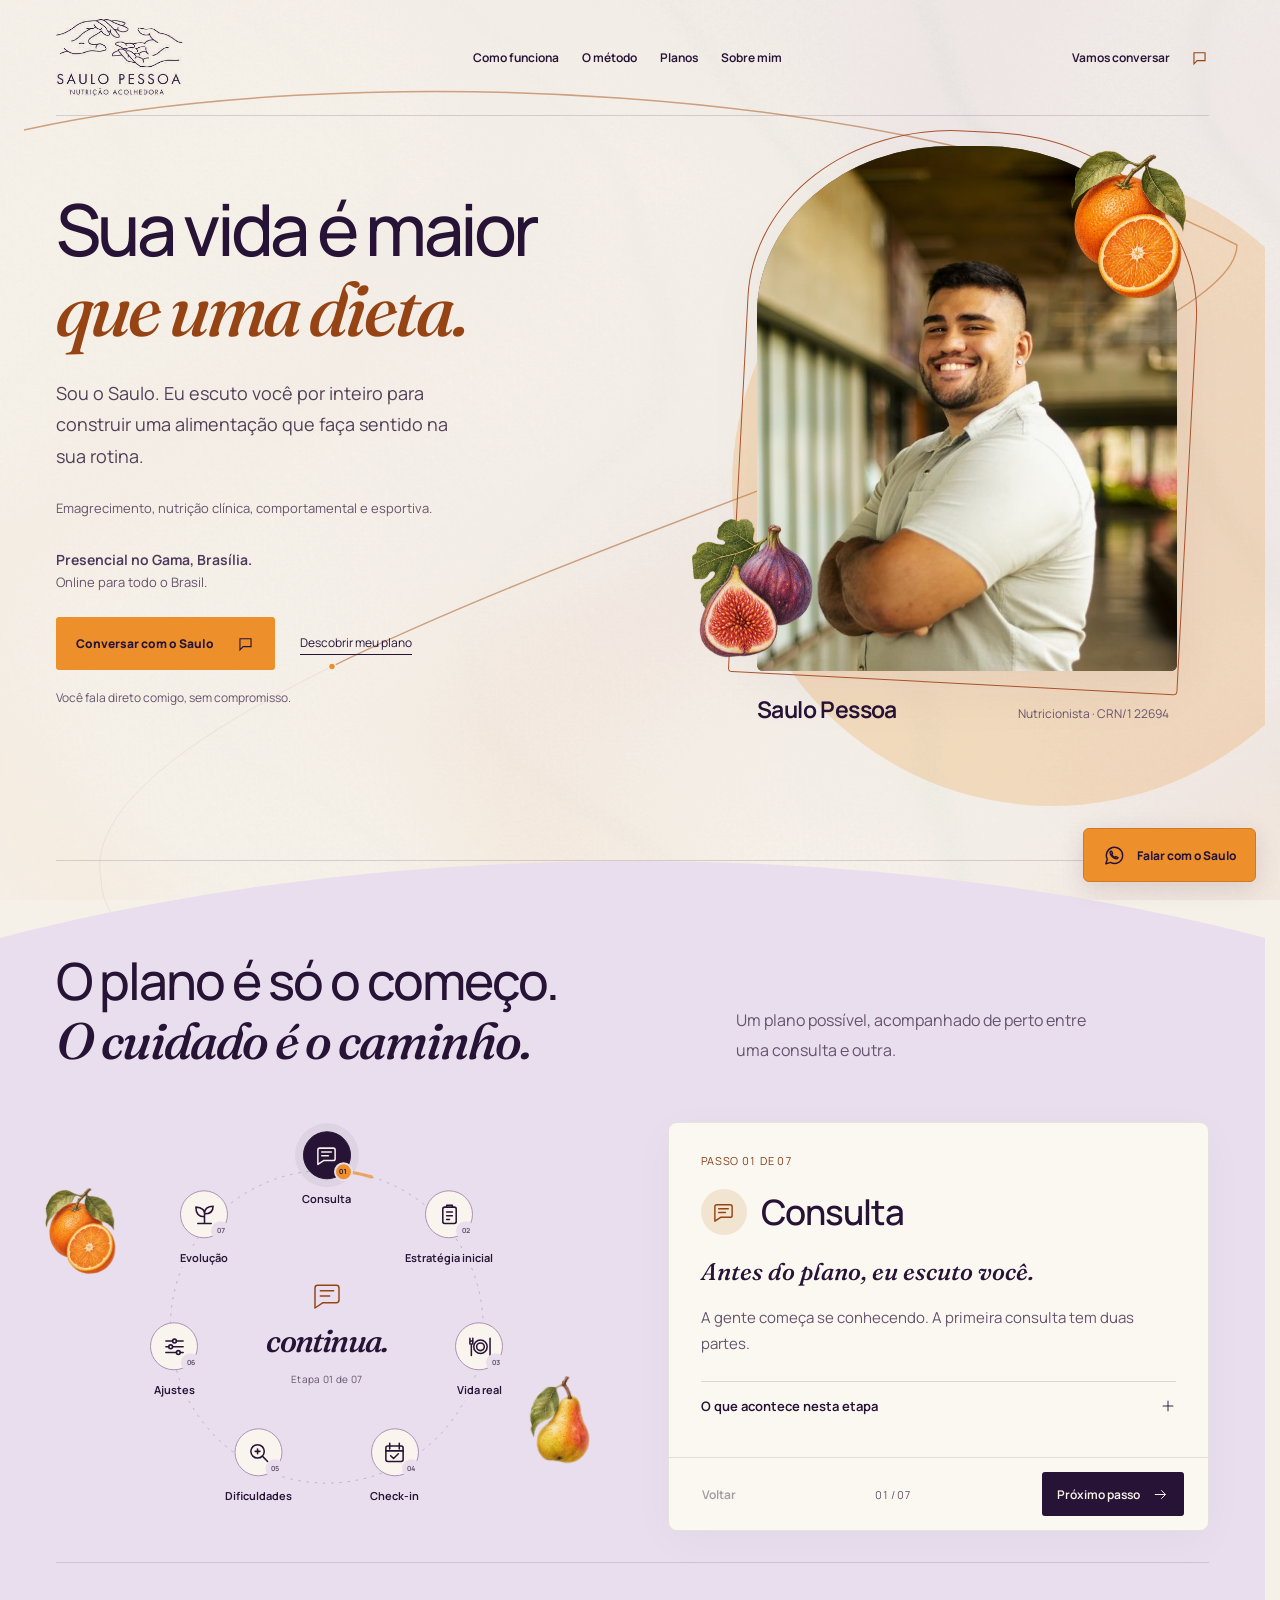
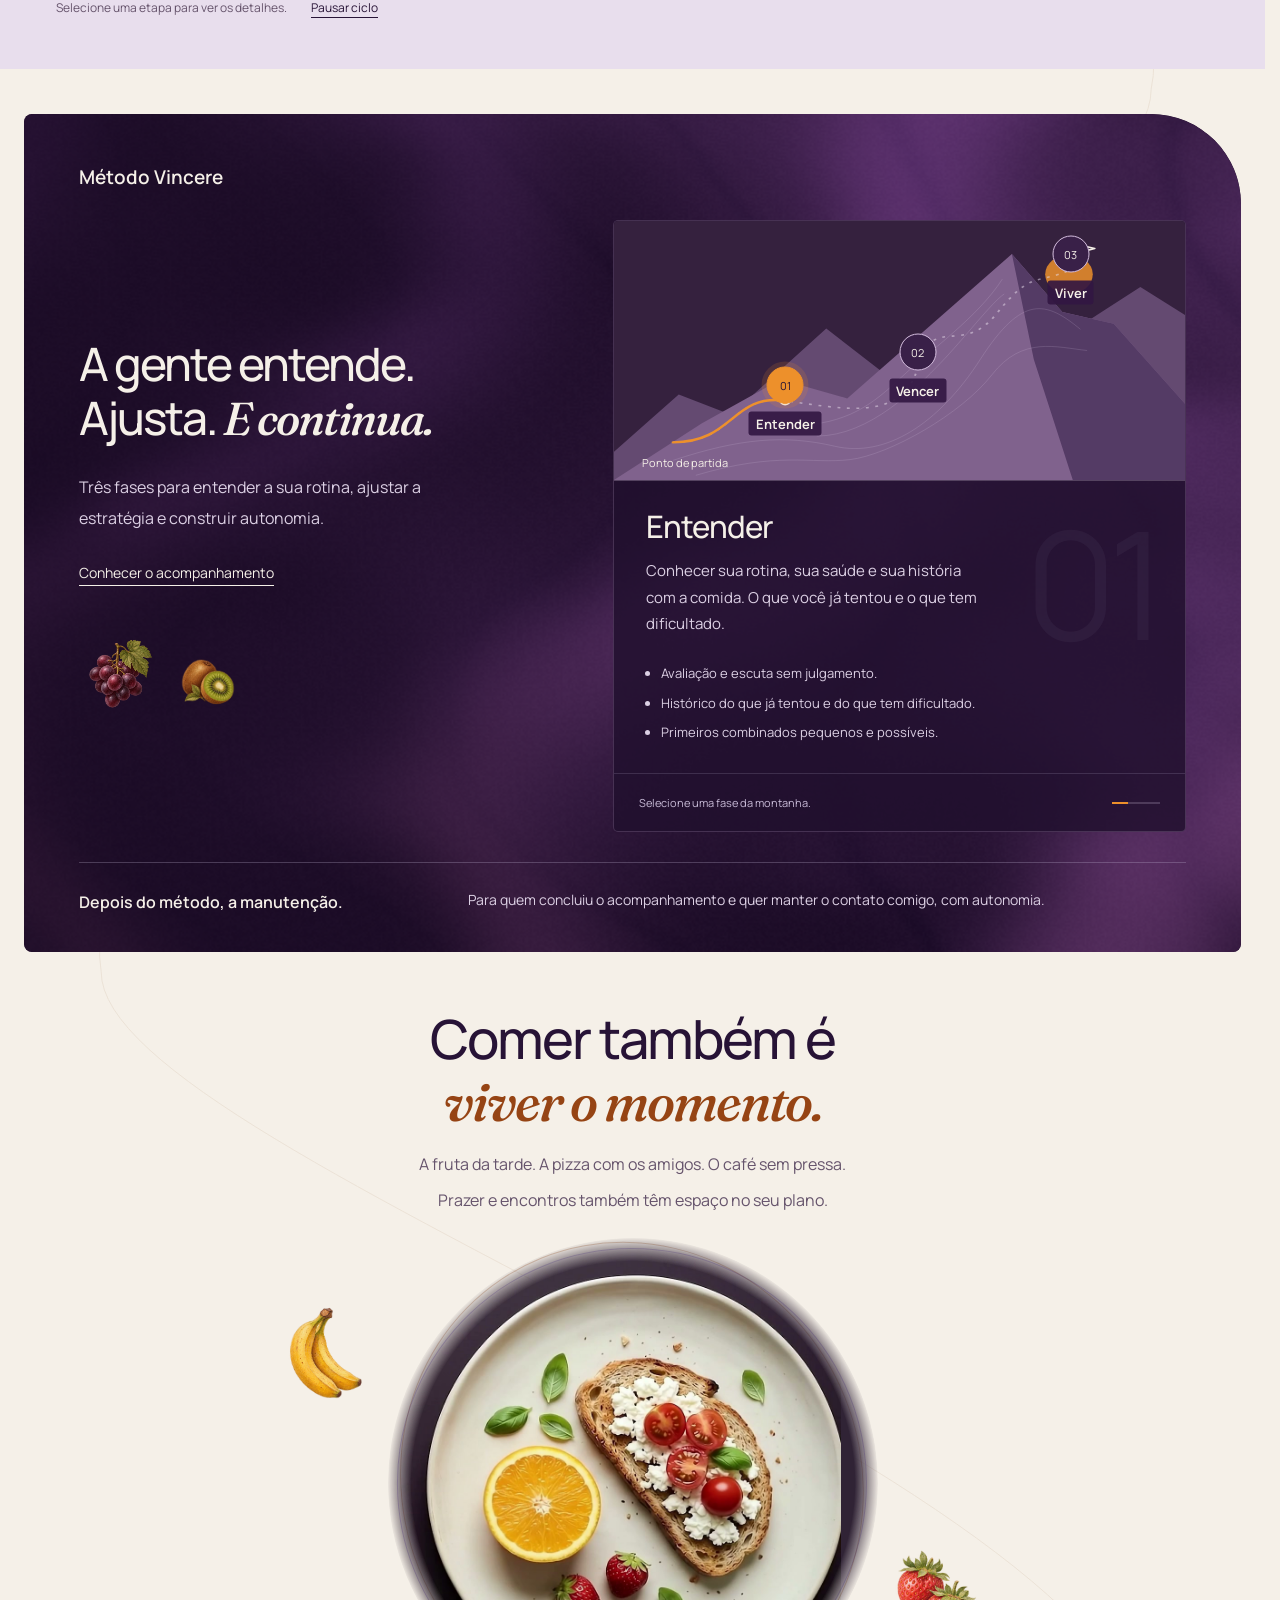
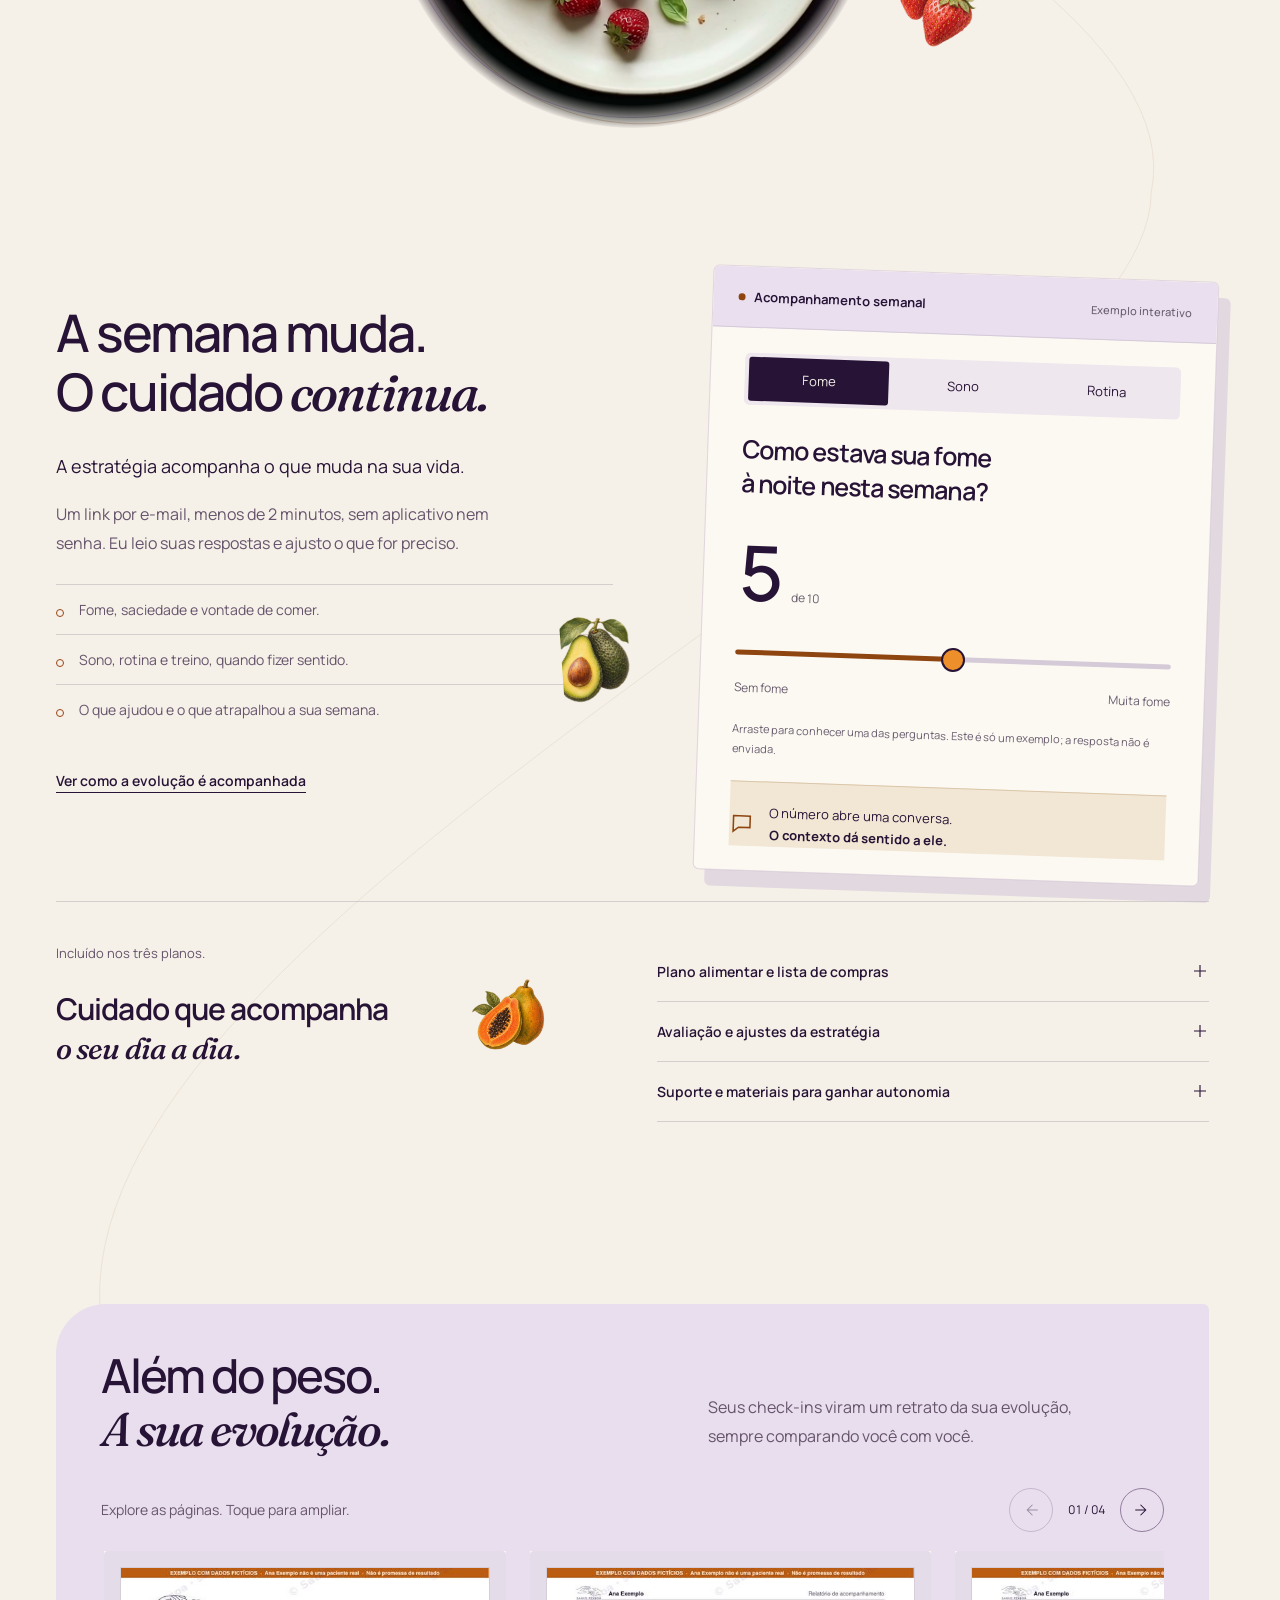
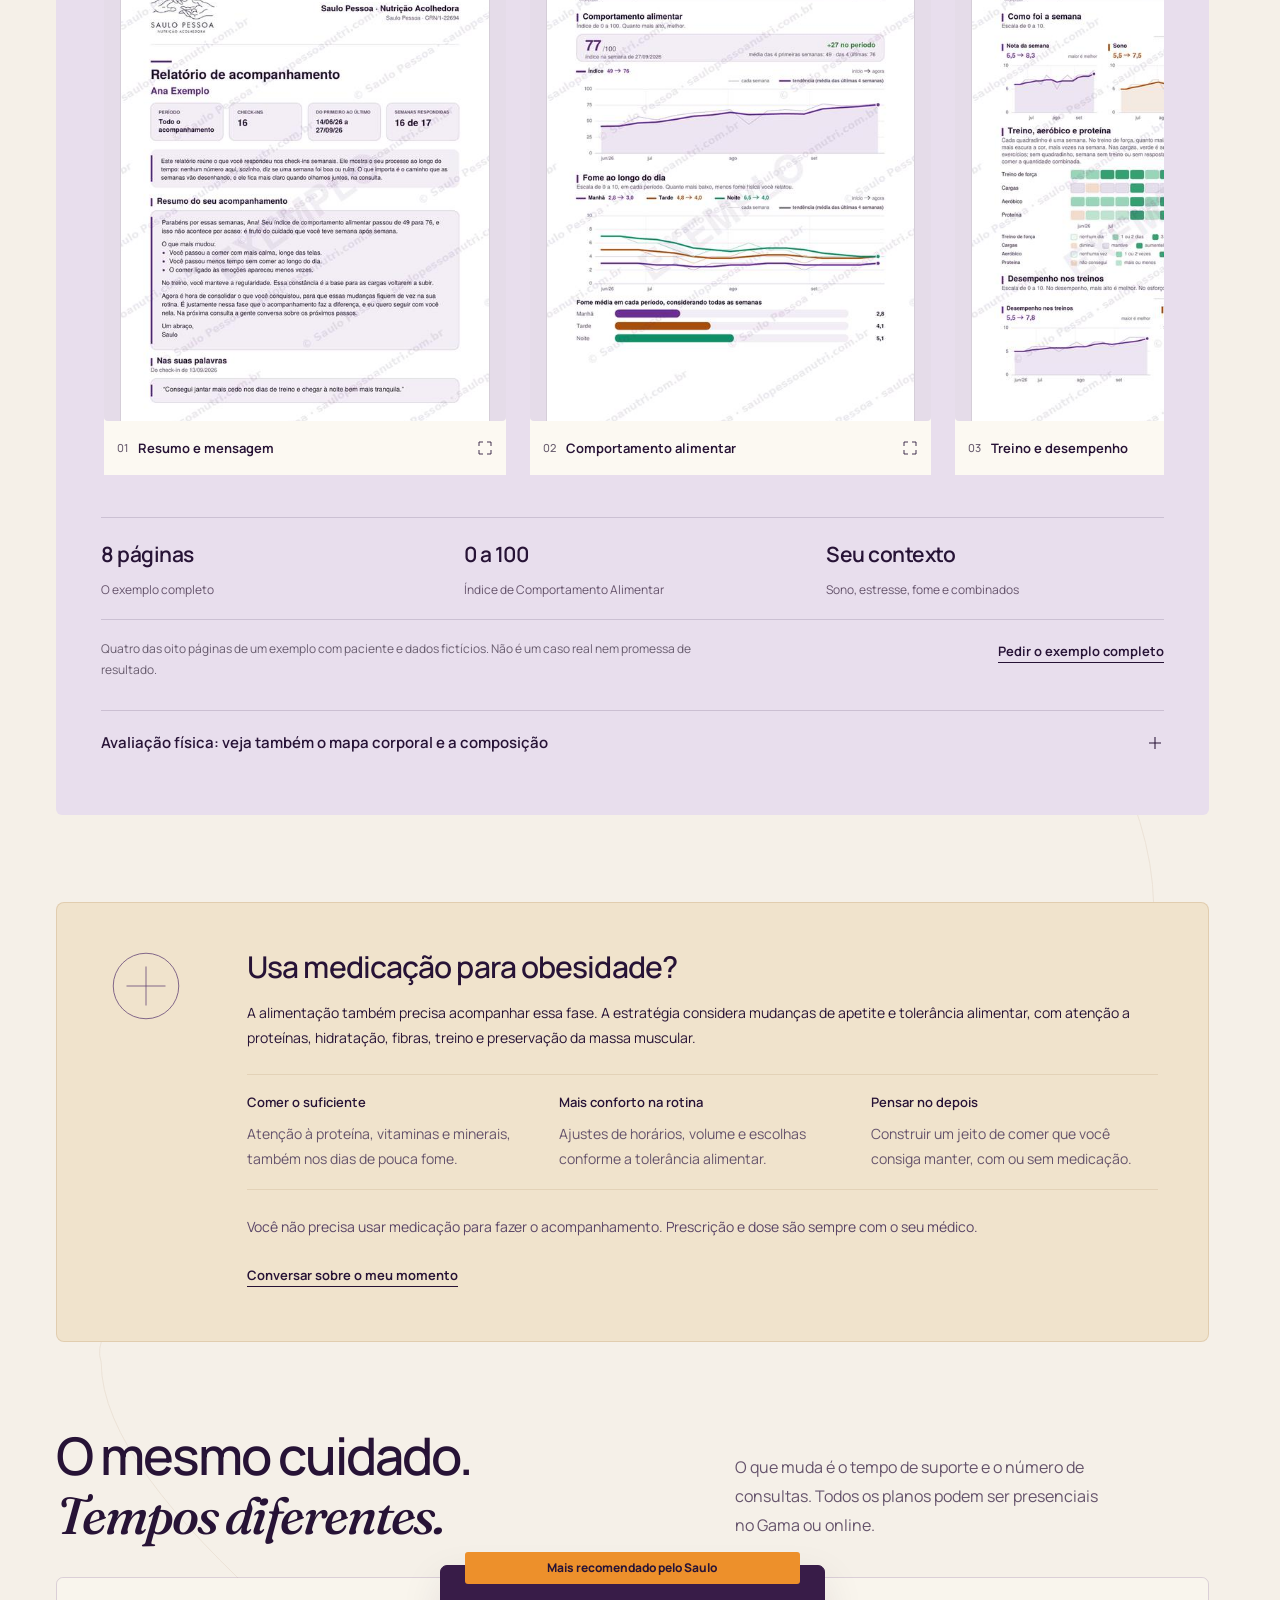
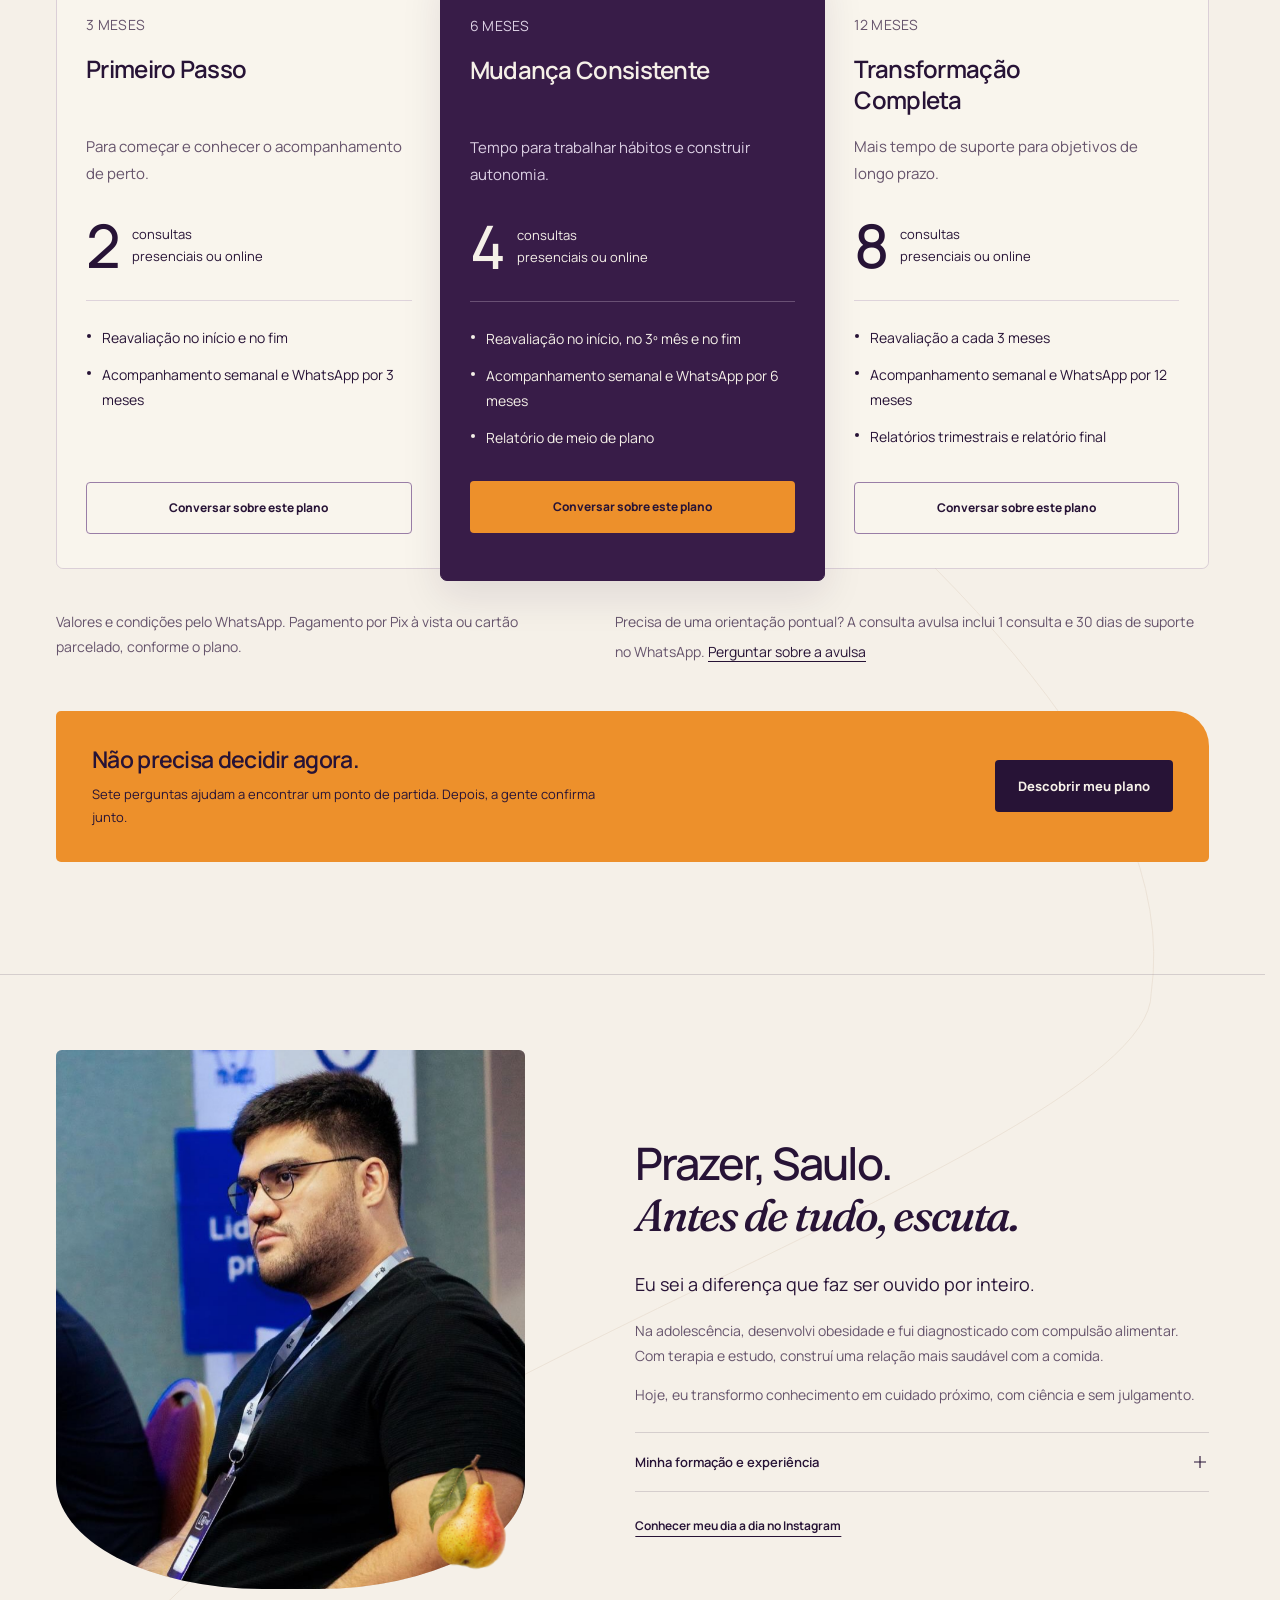
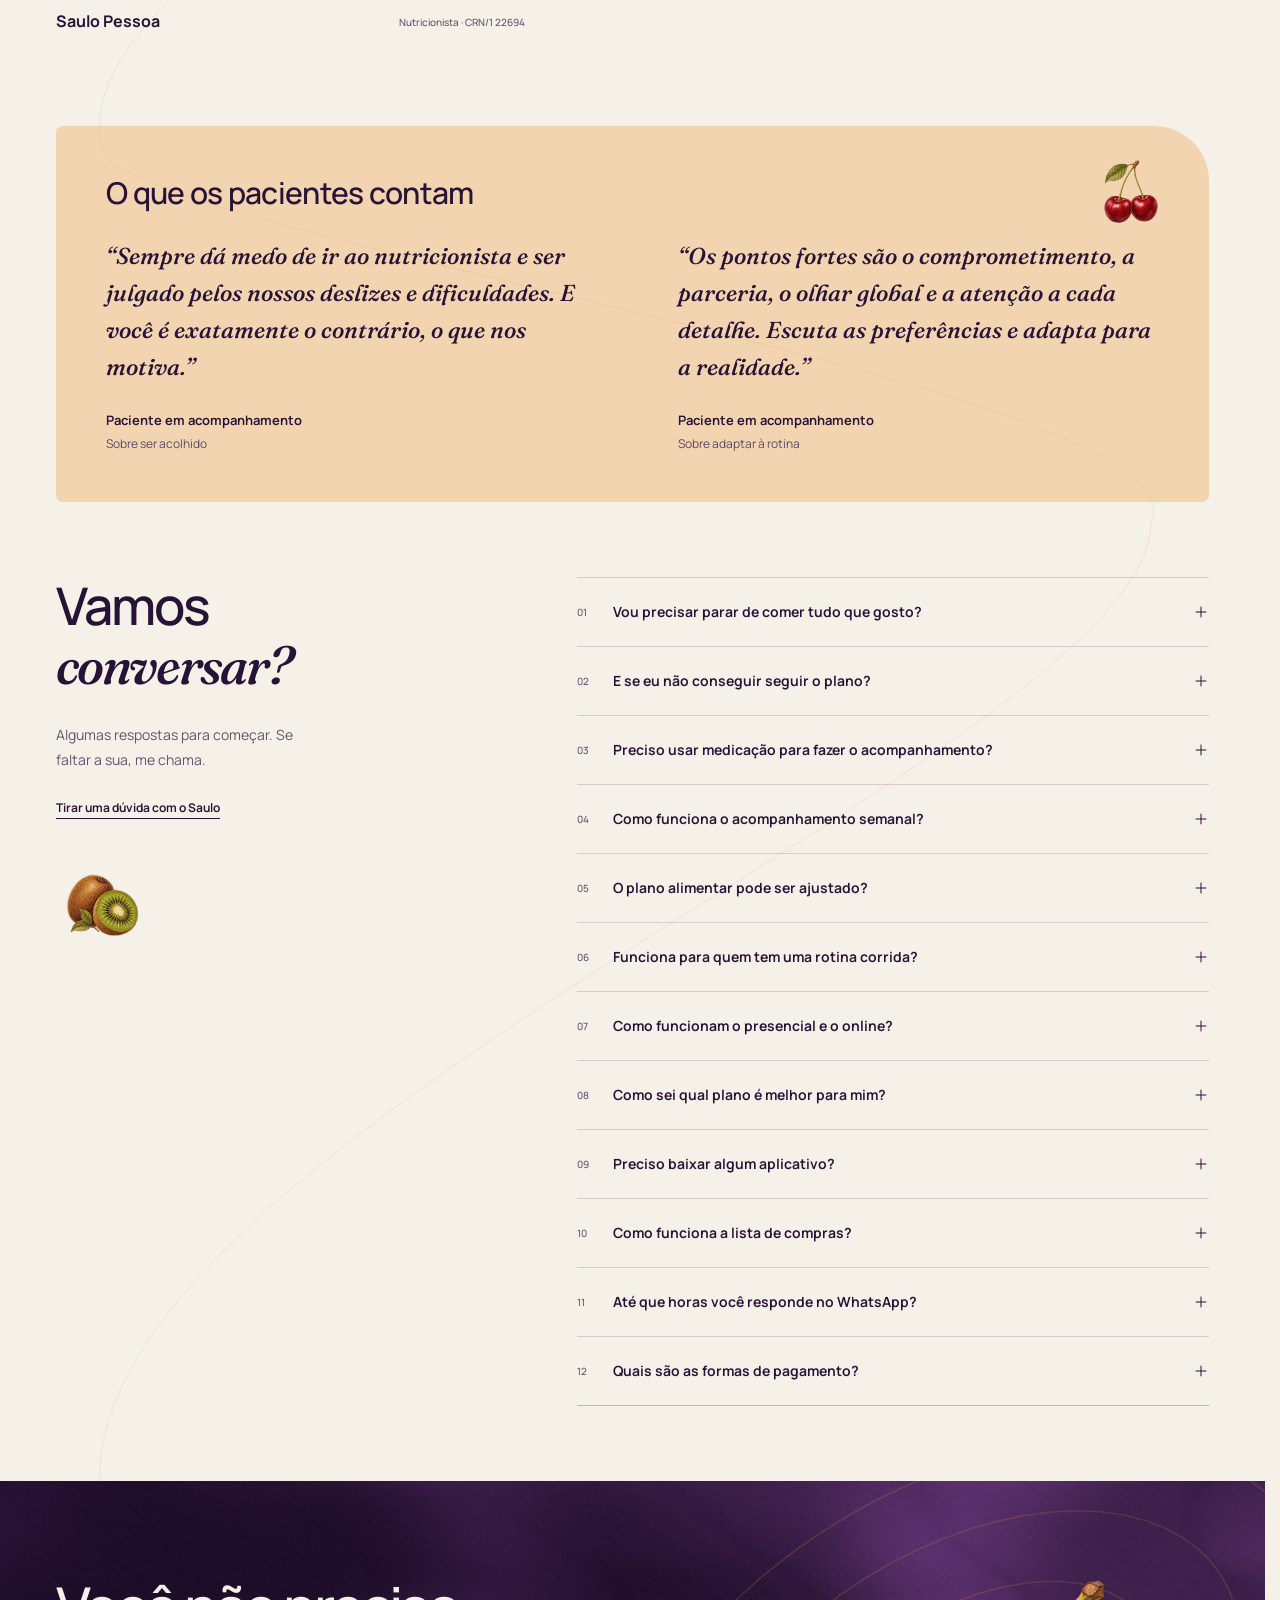
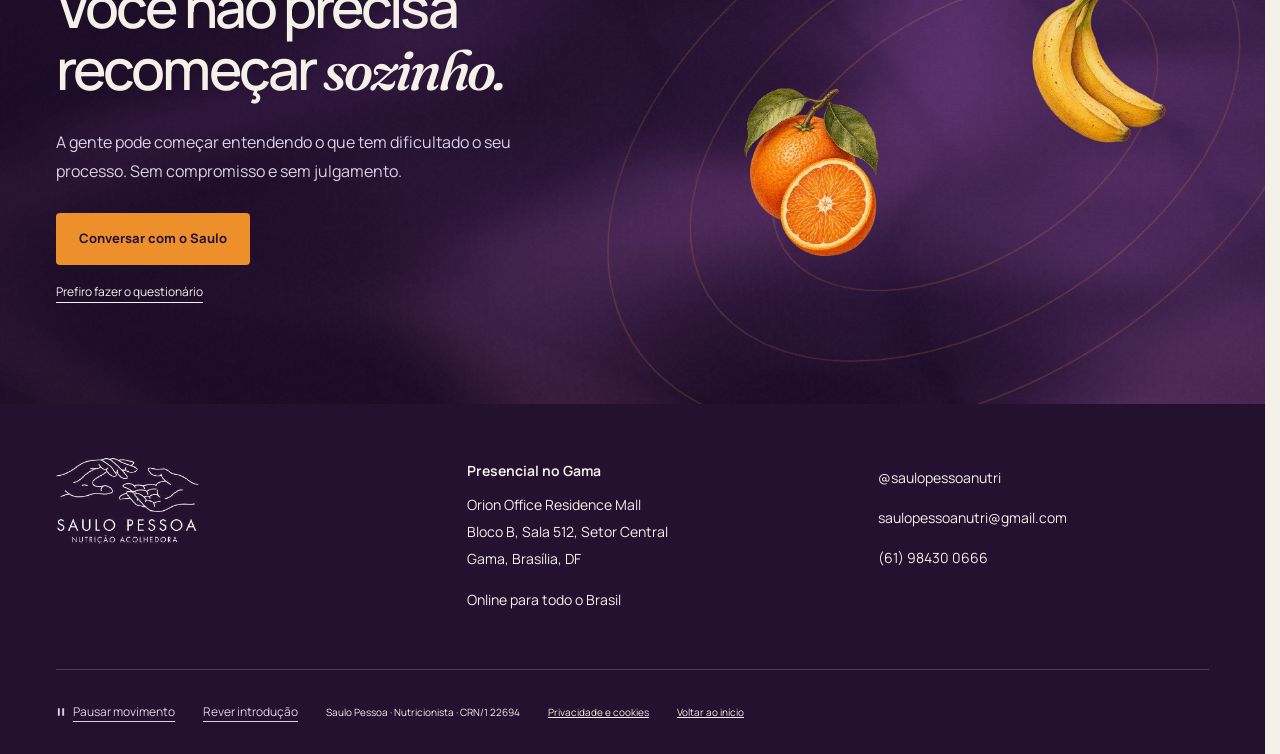
==== commit dfc330aa: "Normaliza atributo SVG da montanha" ====
--- a/index.html
+++ b/index.html
@@ -14,7 +14,7 @@
 </head>
 <body class="edition-v8"><a class="skip" href="#hero-content">Pular para o conteúdo</a><div class="experience site-motion-area" id="inicio"><div class="world" aria-hidden="true"><div class="world-fallback"></div><canvas id="surface"></canvas><div class="reading-shade"></div></div>
 <svg class="contour page-thread" aria-hidden="true" viewBox="0 0 1440 1900" preserveAspectRatio="none"><path class="contour-ghost" d="M40 140C300 100 540 90 790 150S1480 400 1300 680 680 690 540 990 125 1060 180 1310 1200 1600 1320 1820"/><path class="contour-live" d="M40 140C300 100 540 90 790 150S1480 400 1300 680 680 690 540 990 125 1060 180 1310 1200 1600 1320 1820"/><circle class="thread-tip" r="3"/></svg><header class="header wrap"><a class="brand" href="#inicio" aria-label="Saulo Pessoa, início"><img id="header-logo" src="assets/logo-original.png" alt="Saulo Pessoa, Nutrição Acolhedora" width="250" height="150"></a><nav aria-label="Navegação principal"><a href="#como-funciona">Como funciona</a><a href="#metodo">O método</a><a href="#planos">Planos</a><a href="#sobre">Sobre mim</a></nav><a class="contact-link" href="https://wa.me/5561984300666" target="_blank" rel="noopener">Vamos conversar<svg viewBox="0 0 24 24" aria-hidden="true"><path d="M5 6h14v10H9l-4 4V6Z"/></svg></a><button class="menu-toggle" type="button" aria-expanded="false" aria-controls="menu-drawer" aria-haspopup="dialog">Menu<svg viewBox="0 0 20 20" aria-hidden="true"><path d="M3 6h14M3 14h14"/></svg></button></header><noscript><nav class="no-script-nav wrap" aria-label="Navegação sem JavaScript"><a href="#como-funciona">Como funciona</a><a href="#metodo">O método</a><a href="#vida-real">Alimentação e vida real</a><a href="#acompanhamento">O acompanhamento</a><a href="#planos">Planos</a><a href="#sobre">Sobre o Saulo</a><a href="#duvidas">Dúvidas</a></nav></noscript>
-<main id="conteudo" tabindex="-1"><section data-scene class="hero wrap" aria-labelledby="hero-title"><div class="hero-copy" id="hero-content" tabindex="-1"><h1 id="hero-title">Sua vida é maior<br><em>que uma dieta.</em></h1><p class="hero-intro">Sou o Saulo. Eu escuto você por inteiro para construir uma alimentação que faça sentido na sua rotina.</p><p class="hero-specialty">Emagrecimento, nutrição clínica, comportamental e esportiva.</p><p class="hero-location"><strong>Presencial no Gama, Brasília.</strong><span>Online para todo o Brasil.</span></p><div class="actions"><a class="button" href="https://wa.me/5561984300666" target="_blank" rel="noopener"><span>Conversar com o Saulo</span><svg viewBox="0 0 24 24" aria-hidden="true"><path d="M5 6h14v10H9l-4 4V6Z"/></svg></a><a class="secondary" href="https://typebot.co/triagem-site-saulopessoa" data-quiz>Descobrir meu plano</a></div><p class="assurance">Você fala direto comigo, sem compromisso.</p></div><figure class="hero-portrait"><span aria-hidden="true" class="botanical orange hero-orange" data-drift="-55"></span><span aria-hidden="true" class="botanical fig hero-fig" data-drift="65"></span><div class="portrait-trace" aria-hidden="true"></div><div class="portrait-window"><img src="assets/saulo-portrait.jpg" alt="Saulo Pessoa, nutricionista, sorrindo de braços cruzados" width="560" height="700" fetchpriority="high"></div><figcaption><strong>Saulo Pessoa</strong><span>Nutricionista · CRN/1 22694</span></figcaption></figure><div class="hero-footer"></div></section><section data-scene class="care-cycle" id="como-funciona" aria-labelledby="cycle-heading"><div class="wrap"><div class="cycle-heading"><div><h2 id="cycle-heading">O plano é só o começo.<br><em>O cuidado é o caminho.</em></h2></div><p>Um plano possível, acompanhado de perto entre uma consulta e outra.</p></div><div class="cycle-stage"><span aria-hidden="true" class="botanical orange cycle-orange" data-drift="35"></span><span aria-hidden="true" class="botanical pear cycle-pear" data-drift="-35"></span><div class="cycle-layout"><div class="cycle-map"><svg viewBox="0 0 500 500" aria-hidden="true"><circle class="cycle-track" cx="250" cy="250" r="190"/><circle class="cycle-reveal" cx="250" cy="250" r="190" transform="rotate(-90 250 250)"/><circle class="cycle-route" cx="250" cy="250" r="190" transform="rotate(-90 250 250)"/><g class="cycle-flow"><circle class="cycle-flow-trail" cx="250" cy="250" r="190" transform="rotate(-90 250 250)"/><circle class="cycle-flow-dot" cx="250" cy="60" r="5"/></g><circle class="cycle-marker" cx="250" cy="60" r="6"/></svg><div class="cycle-center" aria-hidden="true"><span class="cycle-active-icon"><svg viewBox="0 0 24 24" aria-hidden="true"><path d="M5 4h14a2 2 0 0 1 2 2v9a2 2 0 0 1-2 2H9l-6 4V6a2 2 0 0 1 2-2Z"/><path d="M7 8h10M7 12h7"/></svg></span><span>UM CUIDADO QUE</span><em>continua.</em><small class="cycle-center-step">Passo 01 de 07</small></div><button type="button" class="cycle-stop" data-cycle="0" aria-controls="cycle-panel-0" aria-pressed="true" style="--x:50.000%;--y:12.000%"><b><svg viewBox="0 0 24 24" aria-hidden="true"><path d="M5 4h14a2 2 0 0 1 2 2v9a2 2 0 0 1-2 2H9l-6 4V6a2 2 0 0 1 2-2Z"/><path d="M7 8h10M7 12h7"/></svg><small class="cycle-order">01</small></b><span>Consulta</span></button><button type="button" class="cycle-stop" data-cycle="1" aria-controls="cycle-panel-1" aria-pressed="false" style="--x:79.710%;--y:26.307%"><b><svg viewBox="0 0 24 24" aria-hidden="true"><rect x="5" y="4" width="14" height="17" rx="2"/><path d="M9 4V2h6v2M9 9h6M9 13h6M9 17h3"/></svg><small class="cycle-order">02</small></b><span>Estratégia inicial</span></button><button type="button" class="cycle-stop" data-cycle="2" aria-controls="cycle-panel-2" aria-pressed="false" style="--x:87.047%;--y:58.456%"><b><svg viewBox="0 0 24 24" aria-hidden="true"><circle cx="13" cy="12" r="7"/><circle cx="13" cy="12" r="4"/><path d="M2 3v6m3-6v6M2 6h3M3.5 9v12M23 3v18"/></svg><small class="cycle-order">03</small></b><span>Vida real</span></button><button type="button" class="cycle-stop" data-cycle="3" aria-controls="cycle-panel-3" aria-pressed="false" style="--x:66.488%;--y:84.237%"><b><svg viewBox="0 0 24 24" aria-hidden="true"><rect x="3" y="5" width="18" height="16" rx="2"/><path d="M7 2v6m10-6v6M3 10h18m-13 5 3 3 5-5"/></svg><small class="cycle-order">04</small></b><span>Check-in</span></button><button type="button" class="cycle-stop" data-cycle="4" aria-controls="cycle-panel-4" aria-pressed="false" style="--x:33.512%;--y:84.237%"><b><svg viewBox="0 0 24 24" aria-hidden="true"><circle cx="10.5" cy="10.5" r="7"/><path d="m16 16 5 5M8 10.5h5M10.5 8v5"/></svg><small class="cycle-order">05</small></b><span>Dificuldades</span></button><button type="button" class="cycle-stop" data-cycle="5" aria-controls="cycle-panel-5" aria-pressed="false" style="--x:12.953%;--y:58.456%"><b><svg viewBox="0 0 24 24" aria-hidden="true"><path d="M3 6h7m4 0h7M3 12h3m4 0h11M3 18h11m4 0h3"/><circle cx="12" cy="6" r="2"/><circle cx="8" cy="12" r="2"/><circle cx="16" cy="18" r="2"/></svg><small class="cycle-order">06</small></b><span>Ajustes</span></button><button type="button" class="cycle-stop" data-cycle="6" aria-controls="cycle-panel-6" aria-pressed="false" style="--x:20.290%;--y:26.307%"><b><svg viewBox="0 0 24 24" aria-hidden="true"><path d="M12 21v-9M12 14C4 14 3 8 3 4c6 0 10 3 9 10Zm0-3c0-6 4-8 9-8 0 5-3 8-9 8ZM5 21h14"/></svg><small class="cycle-order">07</small></b><span>Evolução</span></button></div><div class="cycle-reading"><div class="cycle-panels"><article class="cycle-panel" id="cycle-panel-0" aria-labelledby="cycle-title-0"><p class="cycle-kicker">Passo 01 de 07</p><div class="cycle-panel-title"><span class="cycle-detail-icon" aria-hidden="true"><svg viewBox="0 0 24 24" aria-hidden="true"><path d="M5 4h14a2 2 0 0 1 2 2v9a2 2 0 0 1-2 2H9l-6 4V6a2 2 0 0 1 2-2Z"/><path d="M7 8h10M7 12h7"/></svg></span><h3 id="cycle-title-0">Consulta</h3></div><p class="cycle-lead">Antes do plano, eu escuto você.</p><p>A gente começa se conhecendo. A primeira consulta tem duas partes.</p><details class="cycle-details"><summary>O que acontece nesta etapa<svg viewBox="0 0 24 24" aria-hidden="true"><path d="M4 12h16M12 4v16"/></svg></summary><div class="cycle-detail-body"><ul><li>Avaliação de cerca de 1 hora: saúde, objetivos, alimentação, treino, sono e estresse.</li><li>Composição corporal com adipômetro, se você se sentir confortável, ou por fotos no online.</li><li>Entrega do plano, em cerca de 40 minutos, com tudo no aplicativo WebDiet.</li></ul></div></details></article><article class="cycle-panel" id="cycle-panel-1" aria-labelledby="cycle-title-1"><p class="cycle-kicker">Passo 02 de 07</p><div class="cycle-panel-title"><span class="cycle-detail-icon" aria-hidden="true"><svg viewBox="0 0 24 24" aria-hidden="true"><rect x="5" y="4" width="14" height="17" rx="2"/><path d="M9 4V2h6v2M9 9h6M9 13h6M9 17h3"/></svg></span><h3 id="cycle-title-1">Estratégia inicial</h3></div><p class="cycle-lead">Um plano para a sua vida de hoje.</p><p>A estratégia parte da rotina que você tem, sem depender de uma semana ideal.</p><details class="cycle-details"><summary>O que acontece nesta etapa<svg viewBox="0 0 24 24" aria-hidden="true"><path d="M4 12h16M12 4v16"/></svg></summary><div class="cycle-detail-body"><ul><li>Começa pelo que dá para mudar agora.</li><li>Respeita o que você gosta e o que não come de jeito nenhum.</li><li>Primeiros combinados pequenos e claros.</li></ul></div></details></article><article class="cycle-panel" id="cycle-panel-2" aria-labelledby="cycle-title-2"><p class="cycle-kicker">Passo 03 de 07 · Toda semana</p><div class="cycle-panel-title"><span class="cycle-detail-icon" aria-hidden="true"><svg viewBox="0 0 24 24" aria-hidden="true"><circle cx="13" cy="12" r="7"/><circle cx="13" cy="12" r="4"/><path d="M2 3v6m3-6v6M2 6h3M3.5 9v12M23 3v18"/></svg></span><h3 id="cycle-title-2">Vida real</h3></div><p class="cycle-lead">A semana acontece. O plano também.</p><p>Semana corrida, festa e viagem fazem parte. Você coloca em prática do jeito que a semana permitir.</p><details class="cycle-details"><summary>O que acontece nesta etapa<svg viewBox="0 0 24 24" aria-hidden="true"><path d="M4 12h16M12 4v16"/></svg></summary><div class="cycle-detail-body"><ul><li>Não precisa ser perfeito para contar.</li><li>Surgiu uma dúvida no meio da semana? Me chama no WhatsApp.</li><li>Uma semana difícil também mostra o que precisa mudar.</li></ul></div></details></article><article class="cycle-panel" id="cycle-panel-3" aria-labelledby="cycle-title-3"><p class="cycle-kicker">Passo 04 de 07 · Toda semana</p><div class="cycle-panel-title"><span class="cycle-detail-icon" aria-hidden="true"><svg viewBox="0 0 24 24" aria-hidden="true"><rect x="3" y="5" width="18" height="16" rx="2"/><path d="M7 2v6m10-6v6M3 10h18m-13 5 3 3 5-5"/></svg></span><h3 id="cycle-title-3">Check-in</h3></div><p class="cycle-lead">Uma conversa que acontece toda semana.</p><p>Pelo celular, você me conta como foi. O link chega por e-mail e não precisa baixar nada.</p><details class="cycle-details"><summary>O que acontece nesta etapa<svg viewBox="0 0 24 24" aria-hidden="true"><path d="M4 12h16M12 4v16"/></svg></summary><div class="cycle-detail-body"><ul><li>Fome, saciedade, sono, estresse, treino e como foi seguir o plano.</li><li>Eu acompanho suas respostas semana a semana.</li><li>É daí que sai o seu relatório de evolução.</li></ul></div></details></article><article class="cycle-panel" id="cycle-panel-4" aria-labelledby="cycle-title-4"><p class="cycle-kicker">Passo 05 de 07 · Toda semana</p><div class="cycle-panel-title"><span class="cycle-detail-icon" aria-hidden="true"><svg viewBox="0 0 24 24" aria-hidden="true"><circle cx="10.5" cy="10.5" r="7"/><path d="m16 16 5 5M8 10.5h5M10.5 8v5"/></svg></span><h3 id="cycle-title-4">Dificuldades</h3></div><p class="cycle-lead">O que não funcionou vira informação.</p><p>A gente olha junto o que ajudou e o que atrapalhou, sem julgamento.</p><details class="cycle-details"><summary>O que acontece nesta etapa<svg viewBox="0 0 24 24" aria-hidden="true"><path d="M4 12h16M12 4v16"/></svg></summary><div class="cycle-detail-body"><ul><li>O que travou: horário, fome, cansaço, emoção ou rotina.</li><li>O que funcionou e vale manter.</li><li>O que não deu certo vira informação, e não culpa.</li></ul></div></details></article><article class="cycle-panel" id="cycle-panel-5" aria-labelledby="cycle-title-5"><p class="cycle-kicker">Passo 06 de 07 · Toda semana</p><div class="cycle-panel-title"><span class="cycle-detail-icon" aria-hidden="true"><svg viewBox="0 0 24 24" aria-hidden="true"><path d="M3 6h7m4 0h7M3 12h3m4 0h11M3 18h11m4 0h3"/><circle cx="12" cy="6" r="2"/><circle cx="8" cy="12" r="2"/><circle cx="16" cy="18" r="2"/></svg></span><h3 id="cycle-title-5">Ajustes</h3></div><p class="cycle-lead">A estratégia muda junto com você.</p><p>O plano pode mudar sem esperar a próxima consulta.</p><details class="cycle-details"><summary>O que acontece nesta etapa<svg viewBox="0 0 24 24" aria-hidden="true"><path d="M4 12h16M12 4v16"/></svg></summary><div class="cycle-detail-body"><ul><li>Trocas de refeições, horários ou quantidades.</li><li>Novos combinados para a semana seguinte.</li><li>O ciclo recomeça com o plano mais ajustado à sua realidade.</li></ul></div></details></article><article class="cycle-panel" id="cycle-panel-6" aria-labelledby="cycle-title-6"><p class="cycle-kicker">Passo 07 de 07</p><div class="cycle-panel-title"><span class="cycle-detail-icon" aria-hidden="true"><svg viewBox="0 0 24 24" aria-hidden="true"><path d="M12 21v-9M12 14C4 14 3 8 3 4c6 0 10 3 9 10Zm0-3c0-6 4-8 9-8 0 5-3 8-9 8ZM5 21h14"/></svg></span><h3 id="cycle-title-6">Evolução</h3></div><p class="cycle-lead">Você comparado com você.</p><p>A cada volta do ciclo, o plano fica mais parecido com você.</p><details class="cycle-details"><summary>O que acontece nesta etapa<svg viewBox="0 0 24 24" aria-hidden="true"><path d="M4 12h16M12 4v16"/></svg></summary><div class="cycle-detail-body"><ul><li>Relatório de evolução feito com as suas respostas.</li><li>Reavaliação nas consultas do plano.</li><li>Autonomia para seguir fazendo as suas escolhas.</li></ul></div></details></article></div><div class="cycle-controls" hidden><button type="button" data-cycle-prev>Voltar</button><span class="cycle-count" aria-live="polite">01 / 07</span><button type="button" data-cycle-next>Próximo passo<svg viewBox="0 0 24 24" aria-hidden="true"><path d="M4 12h15m-6-6 6 6-6 6"/></svg></button></div></div></div></div><div class="cycle-motion-control"><span>Selecione uma etapa para ver os detalhes.</span><button type="button" id="cycle-motion" aria-pressed="false" hidden>Pausar ciclo</button></div><p class="cycle-bottom">Não é uma linha reta. É um acompanhamento que se adapta à sua vida.</p></div></section><section data-scene class="method wrap" id="metodo" aria-labelledby="method-title" data-violet><canvas class="violet-surface" aria-hidden="true"></canvas><div class="method-name">Método Vincere</div><div class="method-layout"><div class="method-copy"><h2 id="method-title">A gente entende.<br>Ajusta. <em>E continua.</em></h2><p>Três fases para entender a sua rotina, ajustar a estratégia e construir autonomia.</p><a class="secondary" href="https://wa.me/5561984300666" target="_blank" rel="noopener">Conhecer o acompanhamento</a><div class="method-fruit-pair" aria-hidden="true"><span class="botanical botanical-new grape method-grape" aria-hidden="true"></span><span class="botanical botanical-new kiwi method-kiwi" aria-hidden="true"></span></div></div><div class="method-console"><div class="mountain-journey" aria-label="Jornada do Método Vincere"><svg class="mountain-art" viewBox="0 0 600 330" preserveAspectRatio="none" preserveAspectRatio="none" preserveAspectRatio="none" preserveAspectRatio="none" preserveAspectRatio="none" preserveAspectRatio="none" aria-hidden="true"><circle class="mountain-sun" cx="478" cy="68" r="25"/><path class="mountain-back" d="M0 294 68 221 123 247 223 137 305 214 393 102 470 149 553 84 600 120V330H0Z"/><path class="mountain-main" d="M0 330 92 258 175 202 245 226 418 42 471 116 525 131 600 233V330Z"/><path class="mountain-face" d="m418 42 53 74 54 15 75 102v97H482l-41-154Z"/><g class="mountain-contours"><path d="M62 305c70-28 117-33 170-18s109-28 153-111 69-74 105-38M86 324c86-31 121-14 162-20s117-58 149-108 68-35 100-31M188 261c58-2 84-28 114-62s80-76 106-125M213 274c56 0 106-63 130-93s55-79 67-88"/></g><path class="mountain-trail" d="M62 282C126 282 124 220 180 229S303 258 319 187 365 174 402 118 445 81 480 62"/><path class="mountain-progress" d="M62 282C126 282 124 220 180 229S303 258 319 187 365 174 402 118 445 81 480 62"/><circle class="mountain-hiker" cx="180" cy="229" r="5"/><path class="mountain-flag" d="M480 62V28m0 0 25 7-25 8"/></svg><div class="phase-tabs mountain-stops" aria-label="Fases do Método Vincere"><a href="#entender" class="phase-tab is-active" data-phase="0" aria-current="step" style="--mx:30%;--my:69.4%"><span>01</span><strong>Entender</strong></a><a href="#vencer" class="phase-tab" data-phase="1" style="--mx:53.2%;--my:56.7%"><span>02</span><strong>Vencer</strong></a><a href="#viver" class="phase-tab" data-phase="2" style="--mx:80%;--my:18.8%"><span>03</span><strong>Viver</strong></a></div><span class="mountain-start">Ponto de partida</span></div><div class="phases"><article class="phase is-active" id="entender"><span class="phase-number" aria-hidden="true">01</span><h3>Entender</h3><p>Conhecer sua rotina, sua saúde e sua história com a comida. O que você já tentou e o que tem dificultado.</p><ul><li>Avaliação e escuta sem julgamento.</li><li>Histórico do que já tentou e do que tem dificultado.</li><li>Primeiros combinados pequenos e possíveis.</li></ul></article><article class="phase" id="vencer"><span class="phase-number" aria-hidden="true">02</span><h3>Vencer</h3><p>Acompanhamento semanal para perceber o que funcionou e ajustar o que precisa. Você não precisa esperar a próxima consulta.</p><ul><li>Acompanhamento semanal e Diário Alimentar.</li><li>Plano ajustado à sua rotina real.</li><li>WhatsApp para as dúvidas do dia a dia.</li></ul></article><article class="phase" id="viver"><span class="phase-number" aria-hidden="true">03</span><h3>Viver</h3><p>Construir autonomia para continuar, com uma transição guiada e orientação para reconhecer as dificuldades no caminho.</p><ul><li>Avaliação final e relatório da jornada.</li><li>Transição guiada para seguir com autonomia.</li><li>O que fazer se sentir que está regredindo.</li></ul></article></div><div class="phase-foot"><span>Selecione uma fase da montanha.</span><span class="phase-progress" aria-hidden="true"><i></i></span></div></div></div><div class="maintenance"><strong>Depois do método, a manutenção.</strong><p>Para quem concluiu o acompanhamento e quer manter o contato comigo, com autonomia.</p></div></section><section data-scene class="real-life wrap" id="vida-real" aria-labelledby="life-title"><div class="life-copy"><h2 id="life-title">Comer também é<br><em>viver o momento.</em></h2><p>A fruta da tarde. A pizza com os amigos. O café sem pressa.</p><p>Prazer e encontros também têm espaço no seu plano.</p></div><div class="food-scene" aria-hidden="true"><div class="food-halo"></div><span aria-hidden="true" class="botanical banana life-banana" data-drift="55"></span><span aria-hidden="true" class="botanical strawberry life-strawberry" data-drift="-45"></span><div class="plate-turn"><div class="food-mask"><img id="poster" src="assets/food-poster.jpg" alt="" width="1920" height="1080" loading="lazy"><video id="food" muted playsinline loop preload="none" poster="assets/food-poster.jpg" hidden></video></div></div></div></section><div class="continuation"><section data-scene class="weekly section-space" id="acompanhamento" aria-labelledby="weekly-title"><div class="wrap"><div class="weekly-layout"><div><h2 id="weekly-title">A semana muda.<br>O cuidado <em>continua.</em></h2><p class="section-intro">A estratégia acompanha o que muda na sua vida.</p><p>Um link por e-mail, menos de 2 minutos, sem aplicativo nem senha. Eu leio suas respostas e ajusto o que for preciso.</p><ul class="plain-list"><li>Fome, saciedade e vontade de comer.</li><li>Sono, rotina e treino, quando fizer sentido.</li><li>O que ajudou e o que atrapalhou a sua semana.</li></ul><a class="text-link" href="#relatorios">Ver como a evolução é acompanhada</a></div><div class="checkin-demo"><div class="demo-top"><span class="demo-dot" aria-hidden="true"></span><span>Acompanhamento semanal</span><small>Exemplo interativo</small></div><div class="demo-body"><div class="demo-tabs" role="group" aria-label="Escolha uma pergunta de exemplo"><button type="button" data-demo="0" aria-pressed="true">Fome</button><button type="button" data-demo="1" aria-pressed="false">Sono</button><button type="button" data-demo="2" aria-pressed="false">Rotina</button></div><h3 id="demo-question">Como estava sua fome<br>à noite nesta semana?</h3><div class="range-value"><output for="hunger" id="hunger-value">5</output><span>de 10</span></div><label class="sr-only" for="hunger" id="demo-input-label">Fome à noite, de zero a dez</label><input type="range" id="hunger" min="0" max="10" value="5" step="1" aria-describedby="hunger-note"><div class="range-labels"><span>Sem fome</span><span>Muita fome</span></div><p id="hunger-note">Arraste para conhecer uma das perguntas. Este é só um exemplo; a resposta não é enviada.</p><div class="demo-message"><svg viewBox="0 0 24 24" aria-hidden="true"><path d="M4 5h16v11H9l-5 4V5Z"/></svg><p>O número abre uma conversa.<br><strong>O contexto dá sentido a ele.</strong></p></div></div></div></div><span aria-hidden="true" class="botanical avocado weekly-avocado" data-drift="-50"></span><div class="included"><div><span class="botanical botanical-new papaya included-papaya" aria-hidden="true" data-drift="25"></span><p class="included-context">Incluído nos três planos.</p><h3>Cuidado que acompanha<br><em>o seu dia a dia.</em></h3></div><div class="included-items"><details><summary>Plano alimentar e lista de compras<svg viewBox="0 0 24 24" aria-hidden="true"><path d="M4 12h16M12 4v16"/></svg></summary><p>Plano individualizado no WebDiet e em PDF. Lista de compras para 7 ou 31 dias, calculada a partir do plano e descontando o que você já tem em casa. Acesso ao portal enviado por e-mail.</p></details><details><summary>Avaliação e ajustes da estratégia<svg viewBox="0 0 24 24" aria-hidden="true"><path d="M4 12h16M12 4v16"/></svg></summary><p>Avaliação física com relatório no presencial ou por fotos no online, com seu consentimento. Ajustes quando a estratégia não estiver funcionando na sua rotina.</p></details><details><summary>Suporte e materiais para ganhar autonomia<svg viewBox="0 0 24 24" aria-hidden="true"><path d="M4 12h16M12 4v16"/></svg></summary><p>WhatsApp das 9h às 21h, acompanhamento semanal, Diário Alimentar e materiais de apoio: receitas, escala de fome e saciedade, lanches práticos e plano B para semanas difíceis. Quando necessário, pode ser marcada uma videochamada extra sem custo.</p></details></div></div></div></section>
+<main id="conteudo" tabindex="-1"><section data-scene class="hero wrap" aria-labelledby="hero-title"><div class="hero-copy" id="hero-content" tabindex="-1"><h1 id="hero-title">Sua vida é maior<br><em>que uma dieta.</em></h1><p class="hero-intro">Sou o Saulo. Eu escuto você por inteiro para construir uma alimentação que faça sentido na sua rotina.</p><p class="hero-specialty">Emagrecimento, nutrição clínica, comportamental e esportiva.</p><p class="hero-location"><strong>Presencial no Gama, Brasília.</strong><span>Online para todo o Brasil.</span></p><div class="actions"><a class="button" href="https://wa.me/5561984300666" target="_blank" rel="noopener"><span>Conversar com o Saulo</span><svg viewBox="0 0 24 24" aria-hidden="true"><path d="M5 6h14v10H9l-4 4V6Z"/></svg></a><a class="secondary" href="https://typebot.co/triagem-site-saulopessoa" data-quiz>Descobrir meu plano</a></div><p class="assurance">Você fala direto comigo, sem compromisso.</p></div><figure class="hero-portrait"><span aria-hidden="true" class="botanical orange hero-orange" data-drift="-55"></span><span aria-hidden="true" class="botanical fig hero-fig" data-drift="65"></span><div class="portrait-trace" aria-hidden="true"></div><div class="portrait-window"><img src="assets/saulo-portrait.jpg" alt="Saulo Pessoa, nutricionista, sorrindo de braços cruzados" width="560" height="700" fetchpriority="high"></div><figcaption><strong>Saulo Pessoa</strong><span>Nutricionista · CRN/1 22694</span></figcaption></figure><div class="hero-footer"></div></section><section data-scene class="care-cycle" id="como-funciona" aria-labelledby="cycle-heading"><div class="wrap"><div class="cycle-heading"><div><h2 id="cycle-heading">O plano é só o começo.<br><em>O cuidado é o caminho.</em></h2></div><p>Um plano possível, acompanhado de perto entre uma consulta e outra.</p></div><div class="cycle-stage"><span aria-hidden="true" class="botanical orange cycle-orange" data-drift="35"></span><span aria-hidden="true" class="botanical pear cycle-pear" data-drift="-35"></span><div class="cycle-layout"><div class="cycle-map"><svg viewBox="0 0 500 500" aria-hidden="true"><circle class="cycle-track" cx="250" cy="250" r="190"/><circle class="cycle-reveal" cx="250" cy="250" r="190" transform="rotate(-90 250 250)"/><circle class="cycle-route" cx="250" cy="250" r="190" transform="rotate(-90 250 250)"/><g class="cycle-flow"><circle class="cycle-flow-trail" cx="250" cy="250" r="190" transform="rotate(-90 250 250)"/><circle class="cycle-flow-dot" cx="250" cy="60" r="5"/></g><circle class="cycle-marker" cx="250" cy="60" r="6"/></svg><div class="cycle-center" aria-hidden="true"><span class="cycle-active-icon"><svg viewBox="0 0 24 24" aria-hidden="true"><path d="M5 4h14a2 2 0 0 1 2 2v9a2 2 0 0 1-2 2H9l-6 4V6a2 2 0 0 1 2-2Z"/><path d="M7 8h10M7 12h7"/></svg></span><span>UM CUIDADO QUE</span><em>continua.</em><small class="cycle-center-step">Passo 01 de 07</small></div><button type="button" class="cycle-stop" data-cycle="0" aria-controls="cycle-panel-0" aria-pressed="true" style="--x:50.000%;--y:12.000%"><b><svg viewBox="0 0 24 24" aria-hidden="true"><path d="M5 4h14a2 2 0 0 1 2 2v9a2 2 0 0 1-2 2H9l-6 4V6a2 2 0 0 1 2-2Z"/><path d="M7 8h10M7 12h7"/></svg><small class="cycle-order">01</small></b><span>Consulta</span></button><button type="button" class="cycle-stop" data-cycle="1" aria-controls="cycle-panel-1" aria-pressed="false" style="--x:79.710%;--y:26.307%"><b><svg viewBox="0 0 24 24" aria-hidden="true"><rect x="5" y="4" width="14" height="17" rx="2"/><path d="M9 4V2h6v2M9 9h6M9 13h6M9 17h3"/></svg><small class="cycle-order">02</small></b><span>Estratégia inicial</span></button><button type="button" class="cycle-stop" data-cycle="2" aria-controls="cycle-panel-2" aria-pressed="false" style="--x:87.047%;--y:58.456%"><b><svg viewBox="0 0 24 24" aria-hidden="true"><circle cx="13" cy="12" r="7"/><circle cx="13" cy="12" r="4"/><path d="M2 3v6m3-6v6M2 6h3M3.5 9v12M23 3v18"/></svg><small class="cycle-order">03</small></b><span>Vida real</span></button><button type="button" class="cycle-stop" data-cycle="3" aria-controls="cycle-panel-3" aria-pressed="false" style="--x:66.488%;--y:84.237%"><b><svg viewBox="0 0 24 24" aria-hidden="true"><rect x="3" y="5" width="18" height="16" rx="2"/><path d="M7 2v6m10-6v6M3 10h18m-13 5 3 3 5-5"/></svg><small class="cycle-order">04</small></b><span>Check-in</span></button><button type="button" class="cycle-stop" data-cycle="4" aria-controls="cycle-panel-4" aria-pressed="false" style="--x:33.512%;--y:84.237%"><b><svg viewBox="0 0 24 24" aria-hidden="true"><circle cx="10.5" cy="10.5" r="7"/><path d="m16 16 5 5M8 10.5h5M10.5 8v5"/></svg><small class="cycle-order">05</small></b><span>Dificuldades</span></button><button type="button" class="cycle-stop" data-cycle="5" aria-controls="cycle-panel-5" aria-pressed="false" style="--x:12.953%;--y:58.456%"><b><svg viewBox="0 0 24 24" aria-hidden="true"><path d="M3 6h7m4 0h7M3 12h3m4 0h11M3 18h11m4 0h3"/><circle cx="12" cy="6" r="2"/><circle cx="8" cy="12" r="2"/><circle cx="16" cy="18" r="2"/></svg><small class="cycle-order">06</small></b><span>Ajustes</span></button><button type="button" class="cycle-stop" data-cycle="6" aria-controls="cycle-panel-6" aria-pressed="false" style="--x:20.290%;--y:26.307%"><b><svg viewBox="0 0 24 24" aria-hidden="true"><path d="M12 21v-9M12 14C4 14 3 8 3 4c6 0 10 3 9 10Zm0-3c0-6 4-8 9-8 0 5-3 8-9 8ZM5 21h14"/></svg><small class="cycle-order">07</small></b><span>Evolução</span></button></div><div class="cycle-reading"><div class="cycle-panels"><article class="cycle-panel" id="cycle-panel-0" aria-labelledby="cycle-title-0"><p class="cycle-kicker">Passo 01 de 07</p><div class="cycle-panel-title"><span class="cycle-detail-icon" aria-hidden="true"><svg viewBox="0 0 24 24" aria-hidden="true"><path d="M5 4h14a2 2 0 0 1 2 2v9a2 2 0 0 1-2 2H9l-6 4V6a2 2 0 0 1 2-2Z"/><path d="M7 8h10M7 12h7"/></svg></span><h3 id="cycle-title-0">Consulta</h3></div><p class="cycle-lead">Antes do plano, eu escuto você.</p><p>A gente começa se conhecendo. A primeira consulta tem duas partes.</p><details class="cycle-details"><summary>O que acontece nesta etapa<svg viewBox="0 0 24 24" aria-hidden="true"><path d="M4 12h16M12 4v16"/></svg></summary><div class="cycle-detail-body"><ul><li>Avaliação de cerca de 1 hora: saúde, objetivos, alimentação, treino, sono e estresse.</li><li>Composição corporal com adipômetro, se você se sentir confortável, ou por fotos no online.</li><li>Entrega do plano, em cerca de 40 minutos, com tudo no aplicativo WebDiet.</li></ul></div></details></article><article class="cycle-panel" id="cycle-panel-1" aria-labelledby="cycle-title-1"><p class="cycle-kicker">Passo 02 de 07</p><div class="cycle-panel-title"><span class="cycle-detail-icon" aria-hidden="true"><svg viewBox="0 0 24 24" aria-hidden="true"><rect x="5" y="4" width="14" height="17" rx="2"/><path d="M9 4V2h6v2M9 9h6M9 13h6M9 17h3"/></svg></span><h3 id="cycle-title-1">Estratégia inicial</h3></div><p class="cycle-lead">Um plano para a sua vida de hoje.</p><p>A estratégia parte da rotina que você tem, sem depender de uma semana ideal.</p><details class="cycle-details"><summary>O que acontece nesta etapa<svg viewBox="0 0 24 24" aria-hidden="true"><path d="M4 12h16M12 4v16"/></svg></summary><div class="cycle-detail-body"><ul><li>Começa pelo que dá para mudar agora.</li><li>Respeita o que você gosta e o que não come de jeito nenhum.</li><li>Primeiros combinados pequenos e claros.</li></ul></div></details></article><article class="cycle-panel" id="cycle-panel-2" aria-labelledby="cycle-title-2"><p class="cycle-kicker">Passo 03 de 07 · Toda semana</p><div class="cycle-panel-title"><span class="cycle-detail-icon" aria-hidden="true"><svg viewBox="0 0 24 24" aria-hidden="true"><circle cx="13" cy="12" r="7"/><circle cx="13" cy="12" r="4"/><path d="M2 3v6m3-6v6M2 6h3M3.5 9v12M23 3v18"/></svg></span><h3 id="cycle-title-2">Vida real</h3></div><p class="cycle-lead">A semana acontece. O plano também.</p><p>Semana corrida, festa e viagem fazem parte. Você coloca em prática do jeito que a semana permitir.</p><details class="cycle-details"><summary>O que acontece nesta etapa<svg viewBox="0 0 24 24" aria-hidden="true"><path d="M4 12h16M12 4v16"/></svg></summary><div class="cycle-detail-body"><ul><li>Não precisa ser perfeito para contar.</li><li>Surgiu uma dúvida no meio da semana? Me chama no WhatsApp.</li><li>Uma semana difícil também mostra o que precisa mudar.</li></ul></div></details></article><article class="cycle-panel" id="cycle-panel-3" aria-labelledby="cycle-title-3"><p class="cycle-kicker">Passo 04 de 07 · Toda semana</p><div class="cycle-panel-title"><span class="cycle-detail-icon" aria-hidden="true"><svg viewBox="0 0 24 24" aria-hidden="true"><rect x="3" y="5" width="18" height="16" rx="2"/><path d="M7 2v6m10-6v6M3 10h18m-13 5 3 3 5-5"/></svg></span><h3 id="cycle-title-3">Check-in</h3></div><p class="cycle-lead">Uma conversa que acontece toda semana.</p><p>Pelo celular, você me conta como foi. O link chega por e-mail e não precisa baixar nada.</p><details class="cycle-details"><summary>O que acontece nesta etapa<svg viewBox="0 0 24 24" aria-hidden="true"><path d="M4 12h16M12 4v16"/></svg></summary><div class="cycle-detail-body"><ul><li>Fome, saciedade, sono, estresse, treino e como foi seguir o plano.</li><li>Eu acompanho suas respostas semana a semana.</li><li>É daí que sai o seu relatório de evolução.</li></ul></div></details></article><article class="cycle-panel" id="cycle-panel-4" aria-labelledby="cycle-title-4"><p class="cycle-kicker">Passo 05 de 07 · Toda semana</p><div class="cycle-panel-title"><span class="cycle-detail-icon" aria-hidden="true"><svg viewBox="0 0 24 24" aria-hidden="true"><circle cx="10.5" cy="10.5" r="7"/><path d="m16 16 5 5M8 10.5h5M10.5 8v5"/></svg></span><h3 id="cycle-title-4">Dificuldades</h3></div><p class="cycle-lead">O que não funcionou vira informação.</p><p>A gente olha junto o que ajudou e o que atrapalhou, sem julgamento.</p><details class="cycle-details"><summary>O que acontece nesta etapa<svg viewBox="0 0 24 24" aria-hidden="true"><path d="M4 12h16M12 4v16"/></svg></summary><div class="cycle-detail-body"><ul><li>O que travou: horário, fome, cansaço, emoção ou rotina.</li><li>O que funcionou e vale manter.</li><li>O que não deu certo vira informação, e não culpa.</li></ul></div></details></article><article class="cycle-panel" id="cycle-panel-5" aria-labelledby="cycle-title-5"><p class="cycle-kicker">Passo 06 de 07 · Toda semana</p><div class="cycle-panel-title"><span class="cycle-detail-icon" aria-hidden="true"><svg viewBox="0 0 24 24" aria-hidden="true"><path d="M3 6h7m4 0h7M3 12h3m4 0h11M3 18h11m4 0h3"/><circle cx="12" cy="6" r="2"/><circle cx="8" cy="12" r="2"/><circle cx="16" cy="18" r="2"/></svg></span><h3 id="cycle-title-5">Ajustes</h3></div><p class="cycle-lead">A estratégia muda junto com você.</p><p>O plano pode mudar sem esperar a próxima consulta.</p><details class="cycle-details"><summary>O que acontece nesta etapa<svg viewBox="0 0 24 24" aria-hidden="true"><path d="M4 12h16M12 4v16"/></svg></summary><div class="cycle-detail-body"><ul><li>Trocas de refeições, horários ou quantidades.</li><li>Novos combinados para a semana seguinte.</li><li>O ciclo recomeça com o plano mais ajustado à sua realidade.</li></ul></div></details></article><article class="cycle-panel" id="cycle-panel-6" aria-labelledby="cycle-title-6"><p class="cycle-kicker">Passo 07 de 07</p><div class="cycle-panel-title"><span class="cycle-detail-icon" aria-hidden="true"><svg viewBox="0 0 24 24" aria-hidden="true"><path d="M12 21v-9M12 14C4 14 3 8 3 4c6 0 10 3 9 10Zm0-3c0-6 4-8 9-8 0 5-3 8-9 8ZM5 21h14"/></svg></span><h3 id="cycle-title-6">Evolução</h3></div><p class="cycle-lead">Você comparado com você.</p><p>A cada volta do ciclo, o plano fica mais parecido com você.</p><details class="cycle-details"><summary>O que acontece nesta etapa<svg viewBox="0 0 24 24" aria-hidden="true"><path d="M4 12h16M12 4v16"/></svg></summary><div class="cycle-detail-body"><ul><li>Relatório de evolução feito com as suas respostas.</li><li>Reavaliação nas consultas do plano.</li><li>Autonomia para seguir fazendo as suas escolhas.</li></ul></div></details></article></div><div class="cycle-controls" hidden><button type="button" data-cycle-prev>Voltar</button><span class="cycle-count" aria-live="polite">01 / 07</span><button type="button" data-cycle-next>Próximo passo<svg viewBox="0 0 24 24" aria-hidden="true"><path d="M4 12h15m-6-6 6 6-6 6"/></svg></button></div></div></div></div><div class="cycle-motion-control"><span>Selecione uma etapa para ver os detalhes.</span><button type="button" id="cycle-motion" aria-pressed="false" hidden>Pausar ciclo</button></div><p class="cycle-bottom">Não é uma linha reta. É um acompanhamento que se adapta à sua vida.</p></div></section><section data-scene class="method wrap" id="metodo" aria-labelledby="method-title" data-violet><canvas class="violet-surface" aria-hidden="true"></canvas><div class="method-name">Método Vincere</div><div class="method-layout"><div class="method-copy"><h2 id="method-title">A gente entende.<br>Ajusta. <em>E continua.</em></h2><p>Três fases para entender a sua rotina, ajustar a estratégia e construir autonomia.</p><a class="secondary" href="https://wa.me/5561984300666" target="_blank" rel="noopener">Conhecer o acompanhamento</a><div class="method-fruit-pair" aria-hidden="true"><span class="botanical botanical-new grape method-grape" aria-hidden="true"></span><span class="botanical botanical-new kiwi method-kiwi" aria-hidden="true"></span></div></div><div class="method-console"><div class="mountain-journey" aria-label="Jornada do Método Vincere"><svg class="mountain-art" viewBox="0 0 600 330" preserveAspectRatio="none" aria-hidden="true"><circle class="mountain-sun" cx="478" cy="68" r="25"/><path class="mountain-back" d="M0 294 68 221 123 247 223 137 305 214 393 102 470 149 553 84 600 120V330H0Z"/><path class="mountain-main" d="M0 330 92 258 175 202 245 226 418 42 471 116 525 131 600 233V330Z"/><path class="mountain-face" d="m418 42 53 74 54 15 75 102v97H482l-41-154Z"/><g class="mountain-contours"><path d="M62 305c70-28 117-33 170-18s109-28 153-111 69-74 105-38M86 324c86-31 121-14 162-20s117-58 149-108 68-35 100-31M188 261c58-2 84-28 114-62s80-76 106-125M213 274c56 0 106-63 130-93s55-79 67-88"/></g><path class="mountain-trail" d="M62 282C126 282 124 220 180 229S303 258 319 187 365 174 402 118 445 81 480 62"/><path class="mountain-progress" d="M62 282C126 282 124 220 180 229S303 258 319 187 365 174 402 118 445 81 480 62"/><circle class="mountain-hiker" cx="180" cy="229" r="5"/><path class="mountain-flag" d="M480 62V28m0 0 25 7-25 8"/></svg><div class="phase-tabs mountain-stops" aria-label="Fases do Método Vincere"><a href="#entender" class="phase-tab is-active" data-phase="0" aria-current="step" style="--mx:30%;--my:69.4%"><span>01</span><strong>Entender</strong></a><a href="#vencer" class="phase-tab" data-phase="1" style="--mx:53.2%;--my:56.7%"><span>02</span><strong>Vencer</strong></a><a href="#viver" class="phase-tab" data-phase="2" style="--mx:80%;--my:18.8%"><span>03</span><strong>Viver</strong></a></div><span class="mountain-start">Ponto de partida</span></div><div class="phases"><article class="phase is-active" id="entender"><span class="phase-number" aria-hidden="true">01</span><h3>Entender</h3><p>Conhecer sua rotina, sua saúde e sua história com a comida. O que você já tentou e o que tem dificultado.</p><ul><li>Avaliação e escuta sem julgamento.</li><li>Histórico do que já tentou e do que tem dificultado.</li><li>Primeiros combinados pequenos e possíveis.</li></ul></article><article class="phase" id="vencer"><span class="phase-number" aria-hidden="true">02</span><h3>Vencer</h3><p>Acompanhamento semanal para perceber o que funcionou e ajustar o que precisa. Você não precisa esperar a próxima consulta.</p><ul><li>Acompanhamento semanal e Diário Alimentar.</li><li>Plano ajustado à sua rotina real.</li><li>WhatsApp para as dúvidas do dia a dia.</li></ul></article><article class="phase" id="viver"><span class="phase-number" aria-hidden="true">03</span><h3>Viver</h3><p>Construir autonomia para continuar, com uma transição guiada e orientação para reconhecer as dificuldades no caminho.</p><ul><li>Avaliação final e relatório da jornada.</li><li>Transição guiada para seguir com autonomia.</li><li>O que fazer se sentir que está regredindo.</li></ul></article></div><div class="phase-foot"><span>Selecione uma fase da montanha.</span><span class="phase-progress" aria-hidden="true"><i></i></span></div></div></div><div class="maintenance"><strong>Depois do método, a manutenção.</strong><p>Para quem concluiu o acompanhamento e quer manter o contato comigo, com autonomia.</p></div></section><section data-scene class="real-life wrap" id="vida-real" aria-labelledby="life-title"><div class="life-copy"><h2 id="life-title">Comer também é<br><em>viver o momento.</em></h2><p>A fruta da tarde. A pizza com os amigos. O café sem pressa.</p><p>Prazer e encontros também têm espaço no seu plano.</p></div><div class="food-scene" aria-hidden="true"><div class="food-halo"></div><span aria-hidden="true" class="botanical banana life-banana" data-drift="55"></span><span aria-hidden="true" class="botanical strawberry life-strawberry" data-drift="-45"></span><div class="plate-turn"><div class="food-mask"><img id="poster" src="assets/food-poster.jpg" alt="" width="1920" height="1080" loading="lazy"><video id="food" muted playsinline loop preload="none" poster="assets/food-poster.jpg" hidden></video></div></div></div></section><div class="continuation"><section data-scene class="weekly section-space" id="acompanhamento" aria-labelledby="weekly-title"><div class="wrap"><div class="weekly-layout"><div><h2 id="weekly-title">A semana muda.<br>O cuidado <em>continua.</em></h2><p class="section-intro">A estratégia acompanha o que muda na sua vida.</p><p>Um link por e-mail, menos de 2 minutos, sem aplicativo nem senha. Eu leio suas respostas e ajusto o que for preciso.</p><ul class="plain-list"><li>Fome, saciedade e vontade de comer.</li><li>Sono, rotina e treino, quando fizer sentido.</li><li>O que ajudou e o que atrapalhou a sua semana.</li></ul><a class="text-link" href="#relatorios">Ver como a evolução é acompanhada</a></div><div class="checkin-demo"><div class="demo-top"><span class="demo-dot" aria-hidden="true"></span><span>Acompanhamento semanal</span><small>Exemplo interativo</small></div><div class="demo-body"><div class="demo-tabs" role="group" aria-label="Escolha uma pergunta de exemplo"><button type="button" data-demo="0" aria-pressed="true">Fome</button><button type="button" data-demo="1" aria-pressed="false">Sono</button><button type="button" data-demo="2" aria-pressed="false">Rotina</button></div><h3 id="demo-question">Como estava sua fome<br>à noite nesta semana?</h3><div class="range-value"><output for="hunger" id="hunger-value">5</output><span>de 10</span></div><label class="sr-only" for="hunger" id="demo-input-label">Fome à noite, de zero a dez</label><input type="range" id="hunger" min="0" max="10" value="5" step="1" aria-describedby="hunger-note"><div class="range-labels"><span>Sem fome</span><span>Muita fome</span></div><p id="hunger-note">Arraste para conhecer uma das perguntas. Este é só um exemplo; a resposta não é enviada.</p><div class="demo-message"><svg viewBox="0 0 24 24" aria-hidden="true"><path d="M4 5h16v11H9l-5 4V5Z"/></svg><p>O número abre uma conversa.<br><strong>O contexto dá sentido a ele.</strong></p></div></div></div></div><span aria-hidden="true" class="botanical avocado weekly-avocado" data-drift="-50"></span><div class="included"><div><span class="botanical botanical-new papaya included-papaya" aria-hidden="true" data-drift="25"></span><p class="included-context">Incluído nos três planos.</p><h3>Cuidado que acompanha<br><em>o seu dia a dia.</em></h3></div><div class="included-items"><details><summary>Plano alimentar e lista de compras<svg viewBox="0 0 24 24" aria-hidden="true"><path d="M4 12h16M12 4v16"/></svg></summary><p>Plano individualizado no WebDiet e em PDF. Lista de compras para 7 ou 31 dias, calculada a partir do plano e descontando o que você já tem em casa. Acesso ao portal enviado por e-mail.</p></details><details><summary>Avaliação e ajustes da estratégia<svg viewBox="0 0 24 24" aria-hidden="true"><path d="M4 12h16M12 4v16"/></svg></summary><p>Avaliação física com relatório no presencial ou por fotos no online, com seu consentimento. Ajustes quando a estratégia não estiver funcionando na sua rotina.</p></details><details><summary>Suporte e materiais para ganhar autonomia<svg viewBox="0 0 24 24" aria-hidden="true"><path d="M4 12h16M12 4v16"/></svg></summary><p>WhatsApp das 9h às 21h, acompanhamento semanal, Diário Alimentar e materiais de apoio: receitas, escala de fome e saciedade, lanches práticos e plano B para semanas difíceis. Quando necessário, pode ser marcada uma videochamada extra sem custo.</p></details></div></div></div></section>
 <section data-scene class="reports section-space" id="relatorios" aria-labelledby="reports-title"><div class="wrap"><div class="section-top"><div><h2 id="reports-title">Além do peso.<br><em>A sua evolução.</em></h2></div><p>Seus check-ins viram um retrato da sua evolução, sempre comparando você com você.</p></div><div class="report-carousel" role="region" aria-roledescription="carrossel" aria-label="Páginas do relatório de exemplo"><div class="report-toolbar"><p>Explore as páginas. Toque para ampliar.</p><div class="report-navigation" hidden><button type="button" data-report-prev aria-label="Página anterior do carrossel"><svg viewBox="0 0 24 24" aria-hidden="true"><path d="m14 5-7 7 7 7M7 12h14"/></svg></button><span class="report-count" aria-live="polite">01 / 04</span><button type="button" data-report-next aria-label="Próxima página do carrossel"><svg viewBox="0 0 24 24" aria-hidden="true"><path d="m10 5 7 7-7 7M3 12h14"/></svg></button></div></div><div class="report-grid" id="report-track" tabindex="0" aria-label="Relatórios, role horizontalmente para explorar"><a class="report-card" href="assets/relatorio-resumo.jpg" data-report="assets/relatorio-resumo.jpg" data-caption="Resumo e mensagem" target="_blank" rel="noopener"><div class="report-image"><img src="assets/relatorio-resumo.jpg" alt="Resumo e mensagem, página do relatório de exemplo com dados fictícios" width="840" height="1188" loading="lazy"></div><span><small>01</small>Resumo e mensagem<svg viewBox="0 0 24 24" aria-hidden="true"><path d="M9 3H3v6M15 3h6v6M3 15v6h6M21 15v6h-6"/></svg></span></a><a class="report-card" href="assets/relatorio-comportamento.jpg" data-report="assets/relatorio-comportamento.jpg" data-caption="Comportamento alimentar" target="_blank" rel="noopener"><div class="report-image"><img src="assets/relatorio-comportamento.jpg" alt="Comportamento alimentar, página do relatório de exemplo com dados fictícios" width="840" height="1188" loading="lazy"></div><span><small>02</small>Comportamento alimentar<svg viewBox="0 0 24 24" aria-hidden="true"><path d="M9 3H3v6M15 3h6v6M3 15v6h6M21 15v6h-6"/></svg></span></a><a class="report-card" href="assets/relatorio-treino.jpg" data-report="assets/relatorio-treino.jpg" data-caption="Treino e desempenho" target="_blank" rel="noopener"><div class="report-image"><img src="assets/relatorio-treino.jpg" alt="Treino e desempenho, página do relatório de exemplo com dados fictícios" width="840" height="1188" loading="lazy"></div><span><small>03</small>Treino e desempenho<svg viewBox="0 0 24 24" aria-hidden="true"><path d="M9 3H3v6M15 3h6v6M3 15v6h6M21 15v6h-6"/></svg></span></a><a class="report-card" href="assets/relatorio-medicacao.jpg" data-report="assets/relatorio-medicacao.jpg" data-caption="Medicação e peso" target="_blank" rel="noopener"><div class="report-image"><img src="assets/relatorio-medicacao.jpg" alt="Medicação e peso, página do relatório de exemplo com dados fictícios" width="840" height="1188" loading="lazy"></div><span><small>04</small>Medicação e peso<svg viewBox="0 0 24 24" aria-hidden="true"><path d="M9 3H3v6M15 3h6v6M3 15v6h6M21 15v6h-6"/></svg></span></a></div></div><div class="report-details"><p><strong>8 páginas</strong><span>O exemplo completo</span></p><p><strong>0 a 100</strong><span>Índice de Comportamento Alimentar</span></p><p><strong>Seu contexto</strong><span>Sono, estresse, fome e combinados</span></p></div><div class="report-note"><p>Quatro das oito páginas de um exemplo com paciente e dados fictícios. Não é um caso real nem promessa de resultado.</p><a class="text-link" href="https://wa.me/5561984300666?text=Oi%2C%20Saulo!%20Vi%20as%20p%C3%A1ginas%20do%20relat%C3%B3rio%20no%20site%20e%20quero%20ver%20o%20exemplo%20completo." target="_blank" rel="noopener">Pedir o exemplo completo</a></div><details class="physical-disclosure"><summary>Avaliação física: veja também o mapa corporal e a composição<svg viewBox="0 0 24 24" aria-hidden="true"><path d="M4 12h16M12 4v16"/></svg></summary><div class="physical"><div class="physical-copy"><h3>Seu ponto de partida,<br><em>com mais clareza.</em></h3><p>No presencial, as medidas são registradas em um mapa do corpo e em um gráfico da composição. Nas próximas avaliações, você consegue acompanhar o que mudou.</p><p class="physical-note">Exemplo de relatório real, publicado no site original com autorização e sem identificação. No online, a avaliação é por fotos, com seu consentimento.</p></div><div class="physical-images"><a href="assets/aval-mapa.jpg" target="_blank" rel="noopener"><img src="assets/aval-mapa.jpg" width="1379" height="1356" loading="lazy" alt="Exemplo autorizado de mapa corporal com circunferências e dobras cutâneas"><span>Mapa corporal · Ampliar</span></a><a href="assets/aval-composicao.jpg" target="_blank" rel="noopener"><img src="assets/aval-composicao.jpg" width="1456" height="907" loading="lazy" alt="Exemplo autorizado de resumo da composição corporal"><span>Composição corporal · Ampliar</span></a></div></div></details></div></section>
 <section data-scene class="medication wrap" id="medicacao" aria-labelledby="medication-title"><div class="medication-mark" aria-hidden="true"><svg viewBox="0 0 100 100"><circle cx="50" cy="50" r="42"/><path d="M50 25v50M25 50h50"/></svg></div><div><h2 id="medication-title">Usa medicação para obesidade?</h2><p>A alimentação também precisa acompanhar essa fase. A estratégia considera mudanças de apetite e tolerância alimentar, com atenção a proteínas, hidratação, fibras, treino e preservação da massa muscular.</p><div class="medication-points"><div><h3>Comer o suficiente</h3><p>Atenção à proteína, vitaminas e minerais, também nos dias de pouca fome.</p></div><div><h3>Mais conforto na rotina</h3><p>Ajustes de horários, volume e escolhas conforme a tolerância alimentar.</p></div><div><h3>Pensar no depois</h3><p>Construir um jeito de comer que você consiga manter, com ou sem medicação.</p></div></div><p class="medication-note">Você não precisa usar medicação para fazer o acompanhamento. Prescrição e dose são sempre com o seu médico.</p><a class="text-link" href="https://wa.me/5561984300666?text=Oi%2C%20Saulo!%20Quero%20conhecer%20o%20acompanhamento%20nutricional%20durante%20o%20tratamento%20para%20obesidade." target="_blank" rel="noopener">Conversar sobre o meu momento</a></div></section>
 <section data-scene class="plans section-space" id="planos" aria-labelledby="plans-title"><div class="wrap"><div class="section-top"><div><h2 id="plans-title">O mesmo cuidado.<br><em>Tempos diferentes.</em></h2></div><p>O que muda é o tempo de suporte e o número de consultas. Todos os planos podem ser presenciais no Gama ou online.</p></div><div class="plans-grid"><article class="plan "><p class="plan-duration">3 meses</p><h3>Primeiro Passo</h3><p class="plan-description">Para começar e conhecer o acompanhamento de perto.</p><div class="plan-count"><b>2</b><span>consultas<br>presenciais ou online</span></div><ul><li>Reavaliação no início e no fim</li><li>Acompanhamento semanal e WhatsApp por 3 meses</li></ul><a class="button button-outline" href="https://wa.me/5561984300666?text=Oi%2C%20Saulo!%20Vim%20pelo%20seu%20site%20e%20quero%20conversar%20sobre%20o%20plano%20Primeiro%20Passo%20(3%20meses)." target="_blank" rel="noopener">Conversar sobre este plano</a></article><article class="plan plan-featured"><span class="plan-tag">Mais recomendado pelo Saulo</span><p class="plan-duration">6 meses</p><h3>Mudança Consistente</h3><p class="plan-description">Tempo para trabalhar hábitos e construir autonomia.</p><div class="plan-count"><b>4</b><span>consultas<br>presenciais ou online</span></div><ul><li>Reavaliação no início, no 3º mês e no fim</li><li>Acompanhamento semanal e WhatsApp por 6 meses</li><li>Relatório de meio de plano</li></ul><a class="button button-orange" href="https://wa.me/5561984300666?text=Oi%2C%20Saulo!%20Vim%20pelo%20seu%20site%20e%20quero%20conversar%20sobre%20o%20plano%20Mudan%C3%A7a%20Consistente%20(6%20meses)." target="_blank" rel="noopener">Conversar sobre este plano</a></article><article class="plan "><p class="plan-duration">12 meses</p><h3>Transformação Completa</h3><p class="plan-description">Mais tempo de suporte para objetivos de longo prazo.</p><div class="plan-count"><b>8</b><span>consultas<br>presenciais ou online</span></div><ul><li>Reavaliação a cada 3 meses</li><li>Acompanhamento semanal e WhatsApp por 12 meses</li><li>Relatórios trimestrais e relatório final</li></ul><a class="button button-outline" href="https://wa.me/5561984300666?text=Oi%2C%20Saulo!%20Vim%20pelo%20seu%20site%20e%20quero%20conversar%20sobre%20o%20plano%20Transforma%C3%A7%C3%A3o%20Completa%20(12%20meses)." target="_blank" rel="noopener">Conversar sobre este plano</a></article></div><div class="plan-notes"><p>Valores e condições pelo WhatsApp. Pagamento por Pix à vista ou cartão parcelado, conforme o plano.</p><p>Precisa de uma orientação pontual? A consulta avulsa inclui 1 consulta e 30 dias de suporte no WhatsApp. <a href="https://wa.me/5561984300666?text=Oi%2C%20Saulo!%20Quero%20conversar%20sobre%20a%20Consulta%20Avulsa." target="_blank" rel="noopener">Perguntar sobre a avulsa</a></p></div><div class="discover" id="descobrir"><div><h3>Não precisa decidir agora.</h3><p>Sete perguntas ajudam a encontrar um ponto de partida. Depois, a gente confirma junto.</p></div><a class="button button-dark" href="https://typebot.co/triagem-site-saulopessoa" data-quiz>Descobrir meu plano</a></div></div></section>
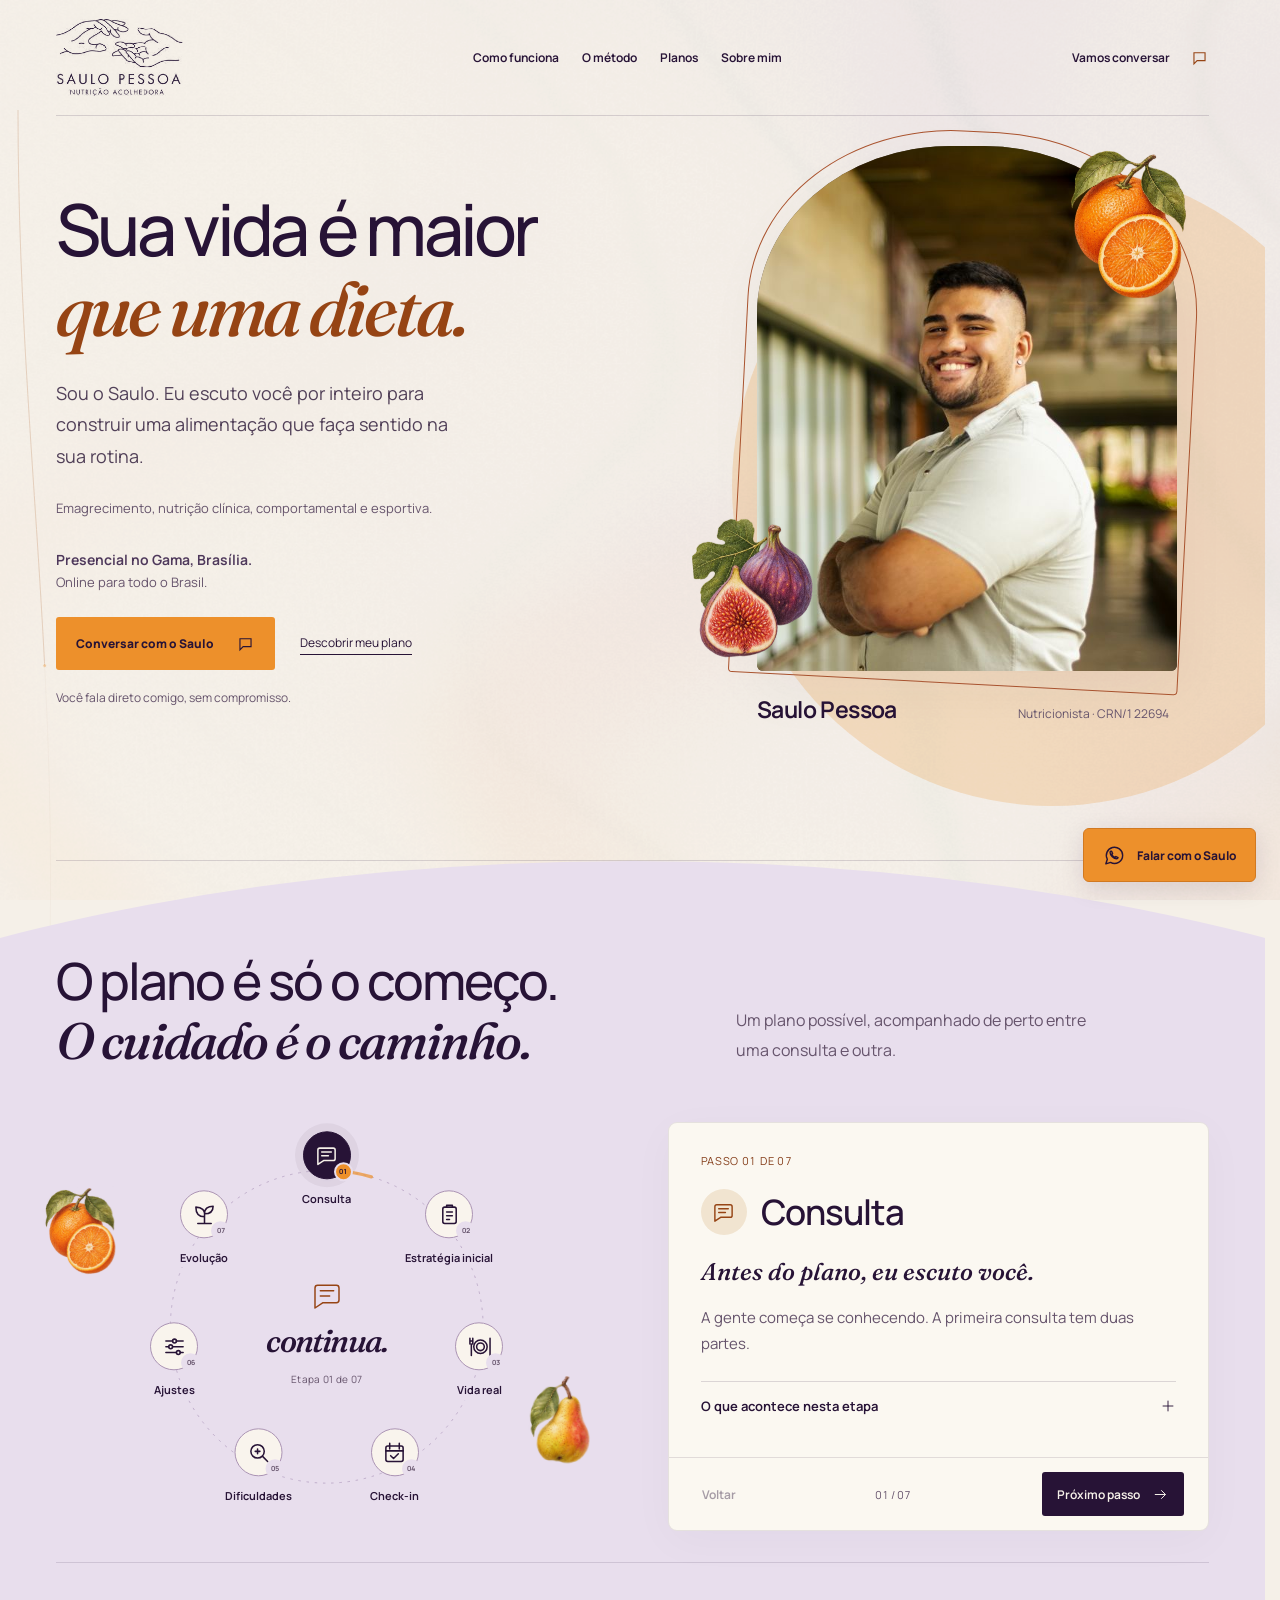
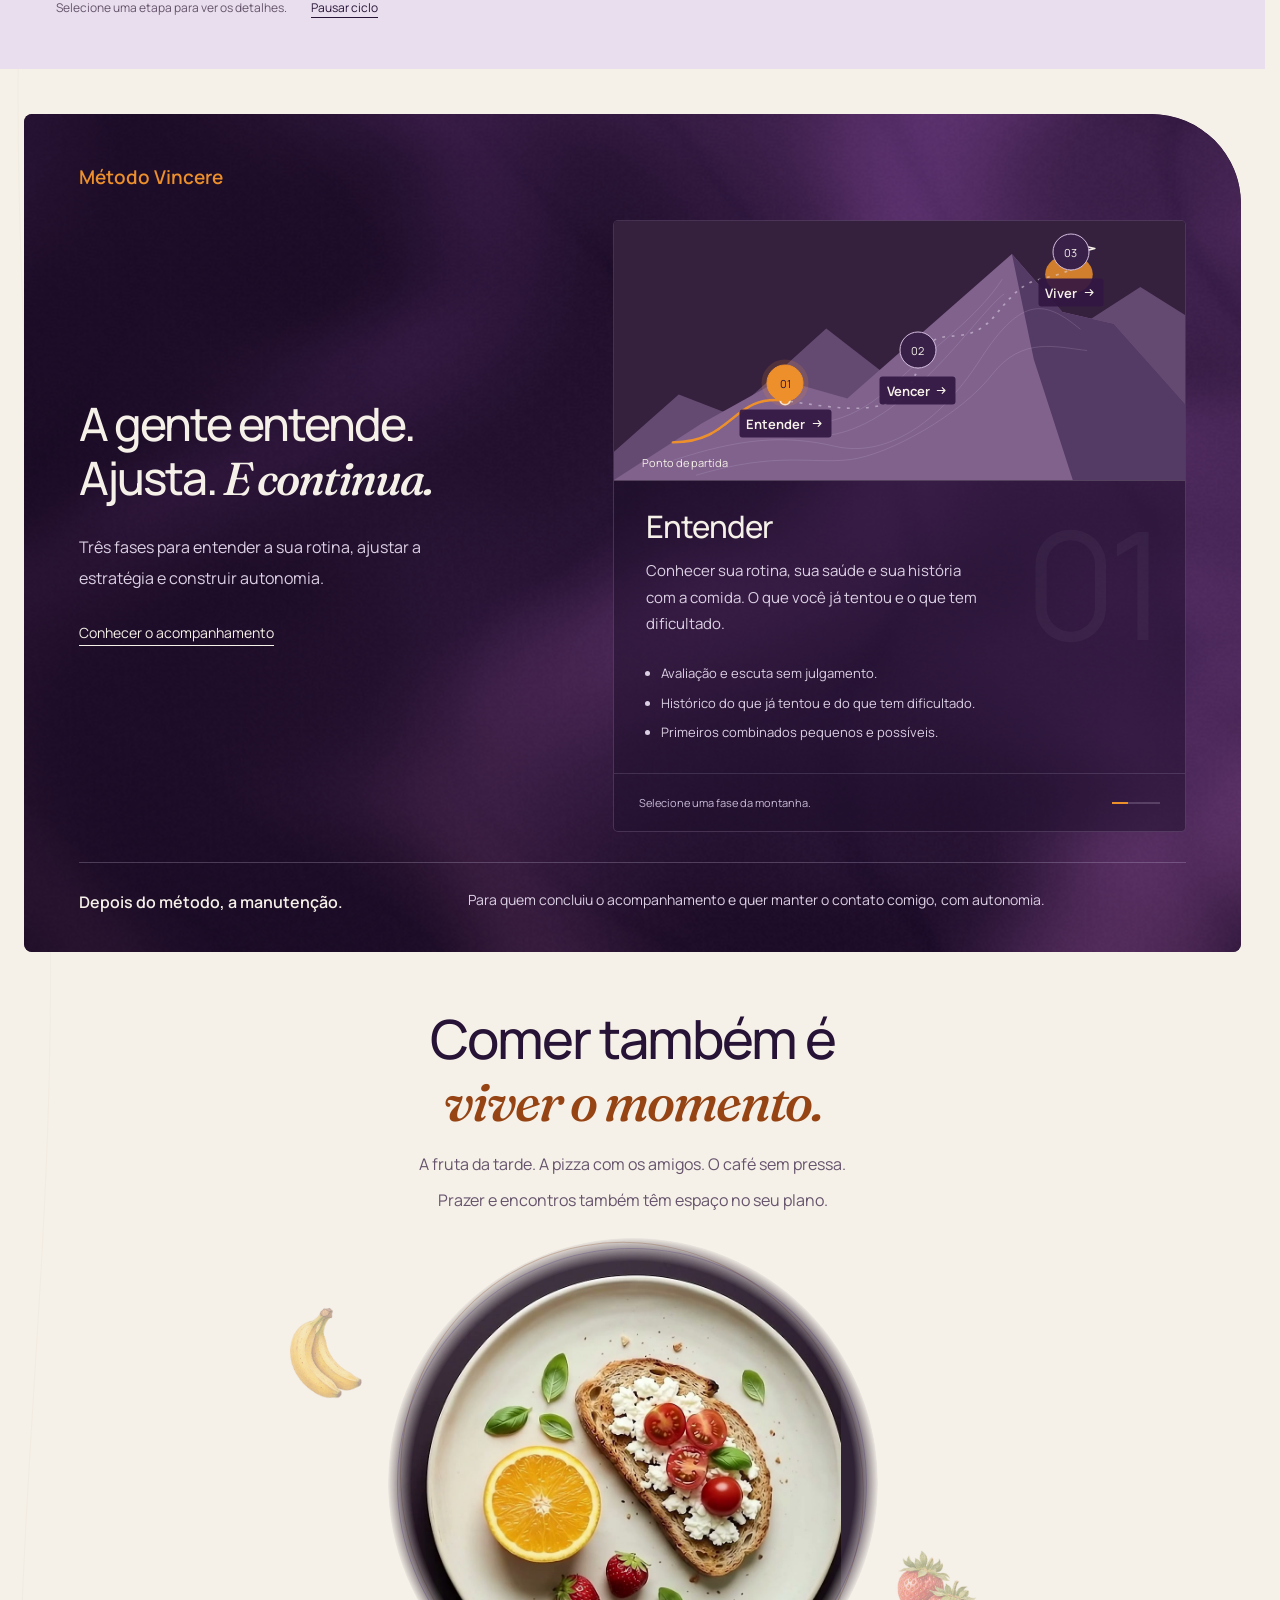
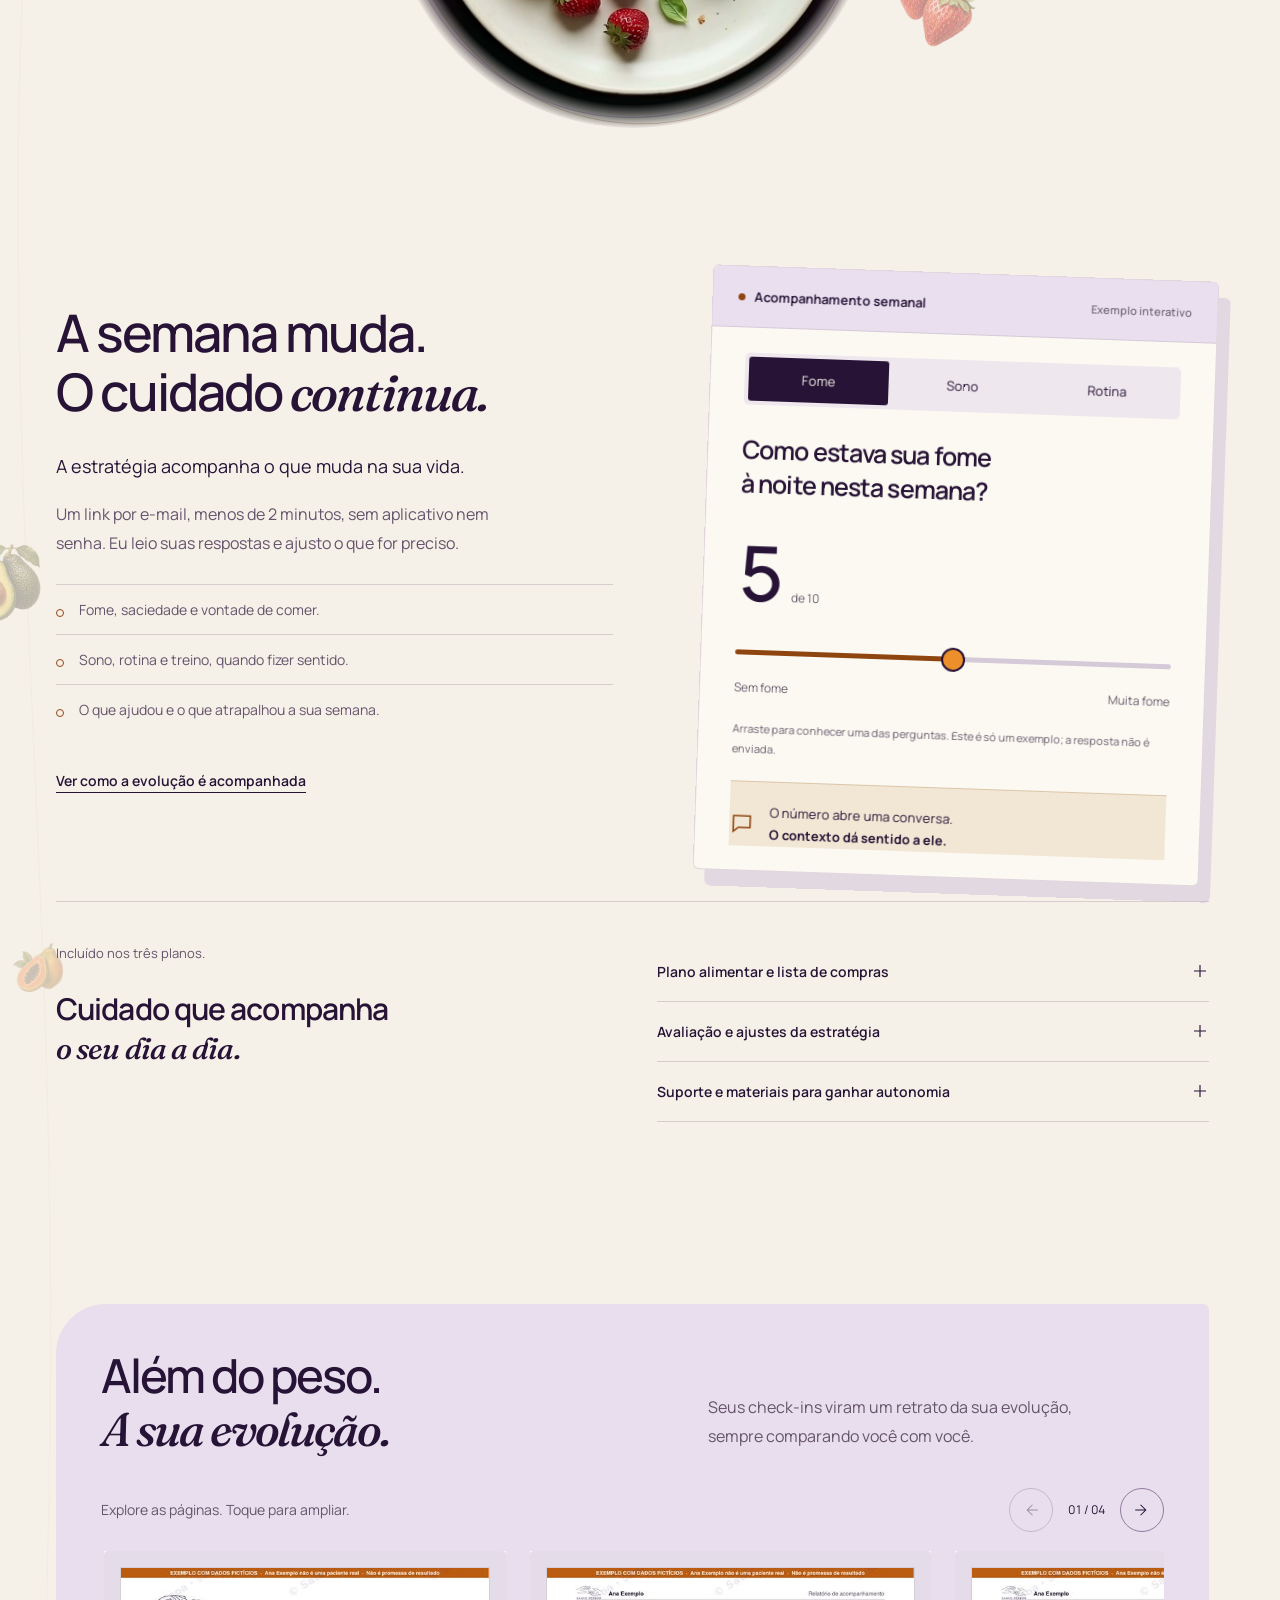
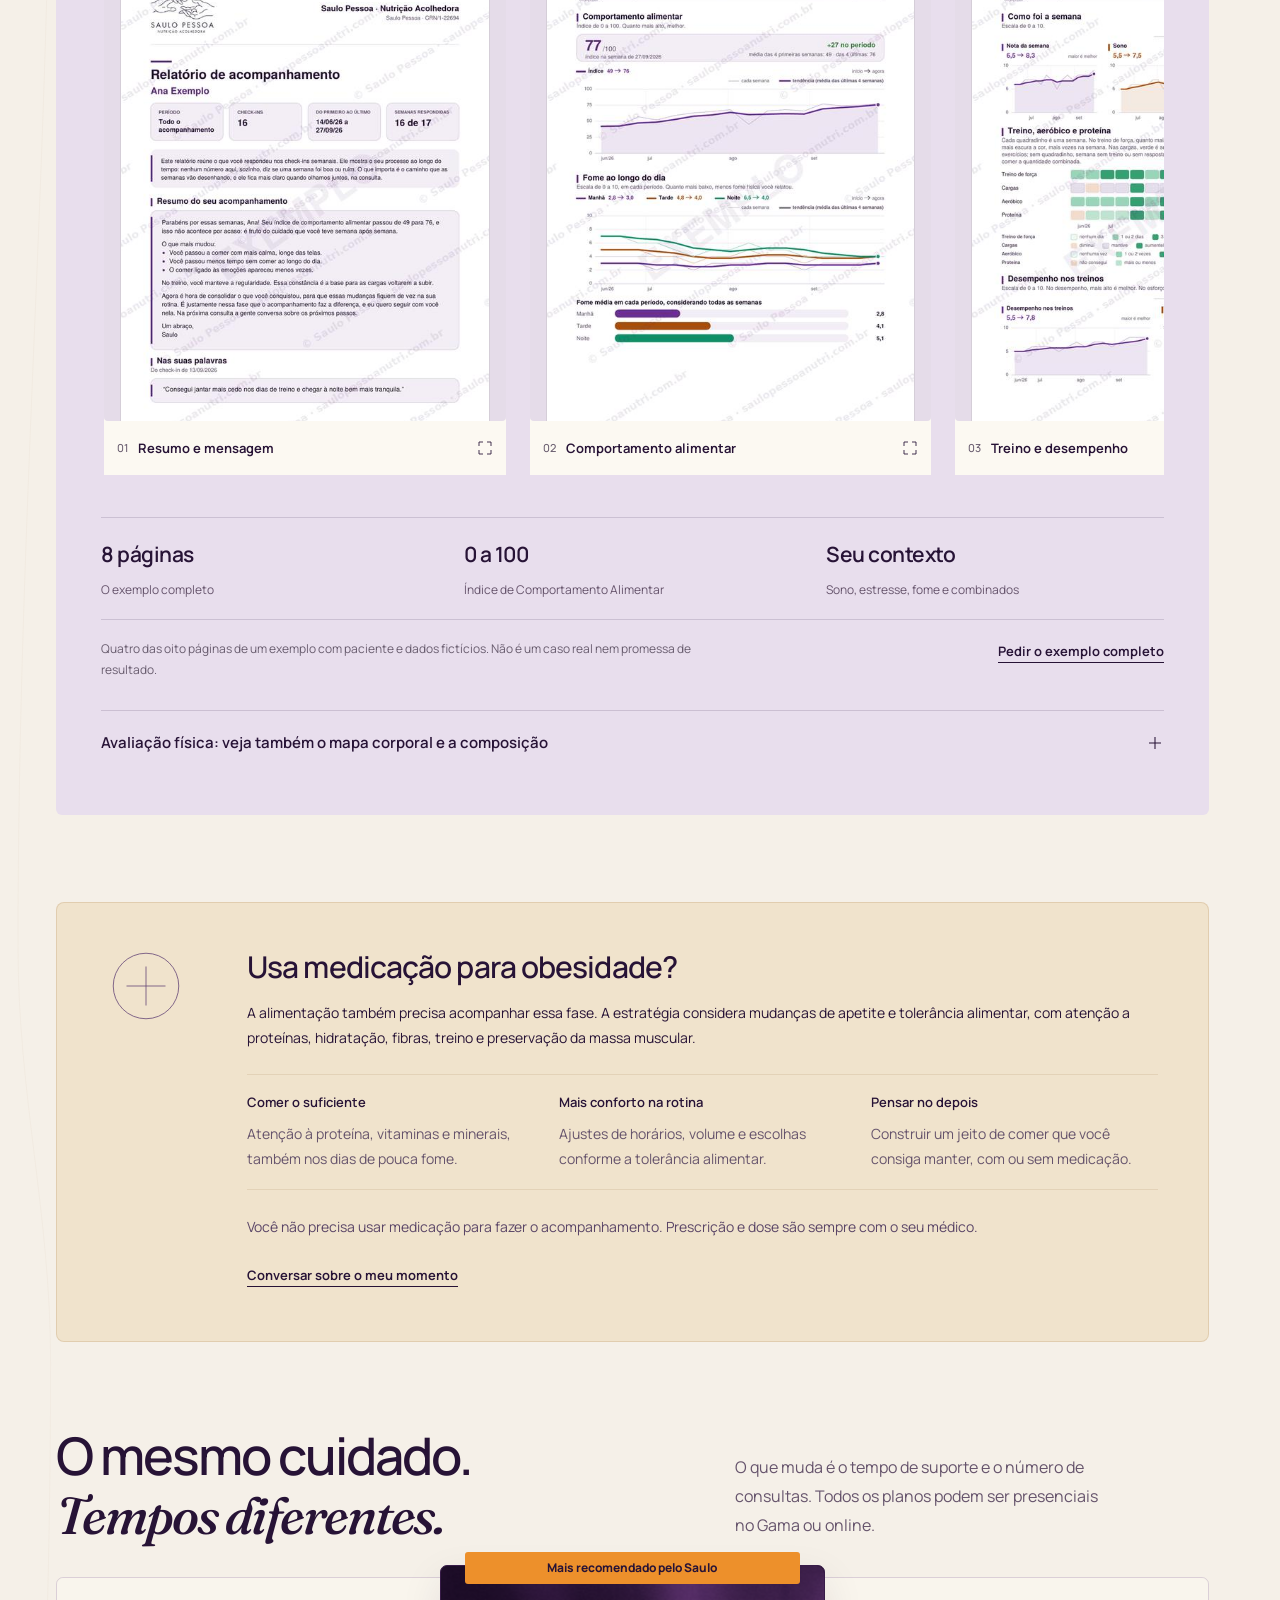
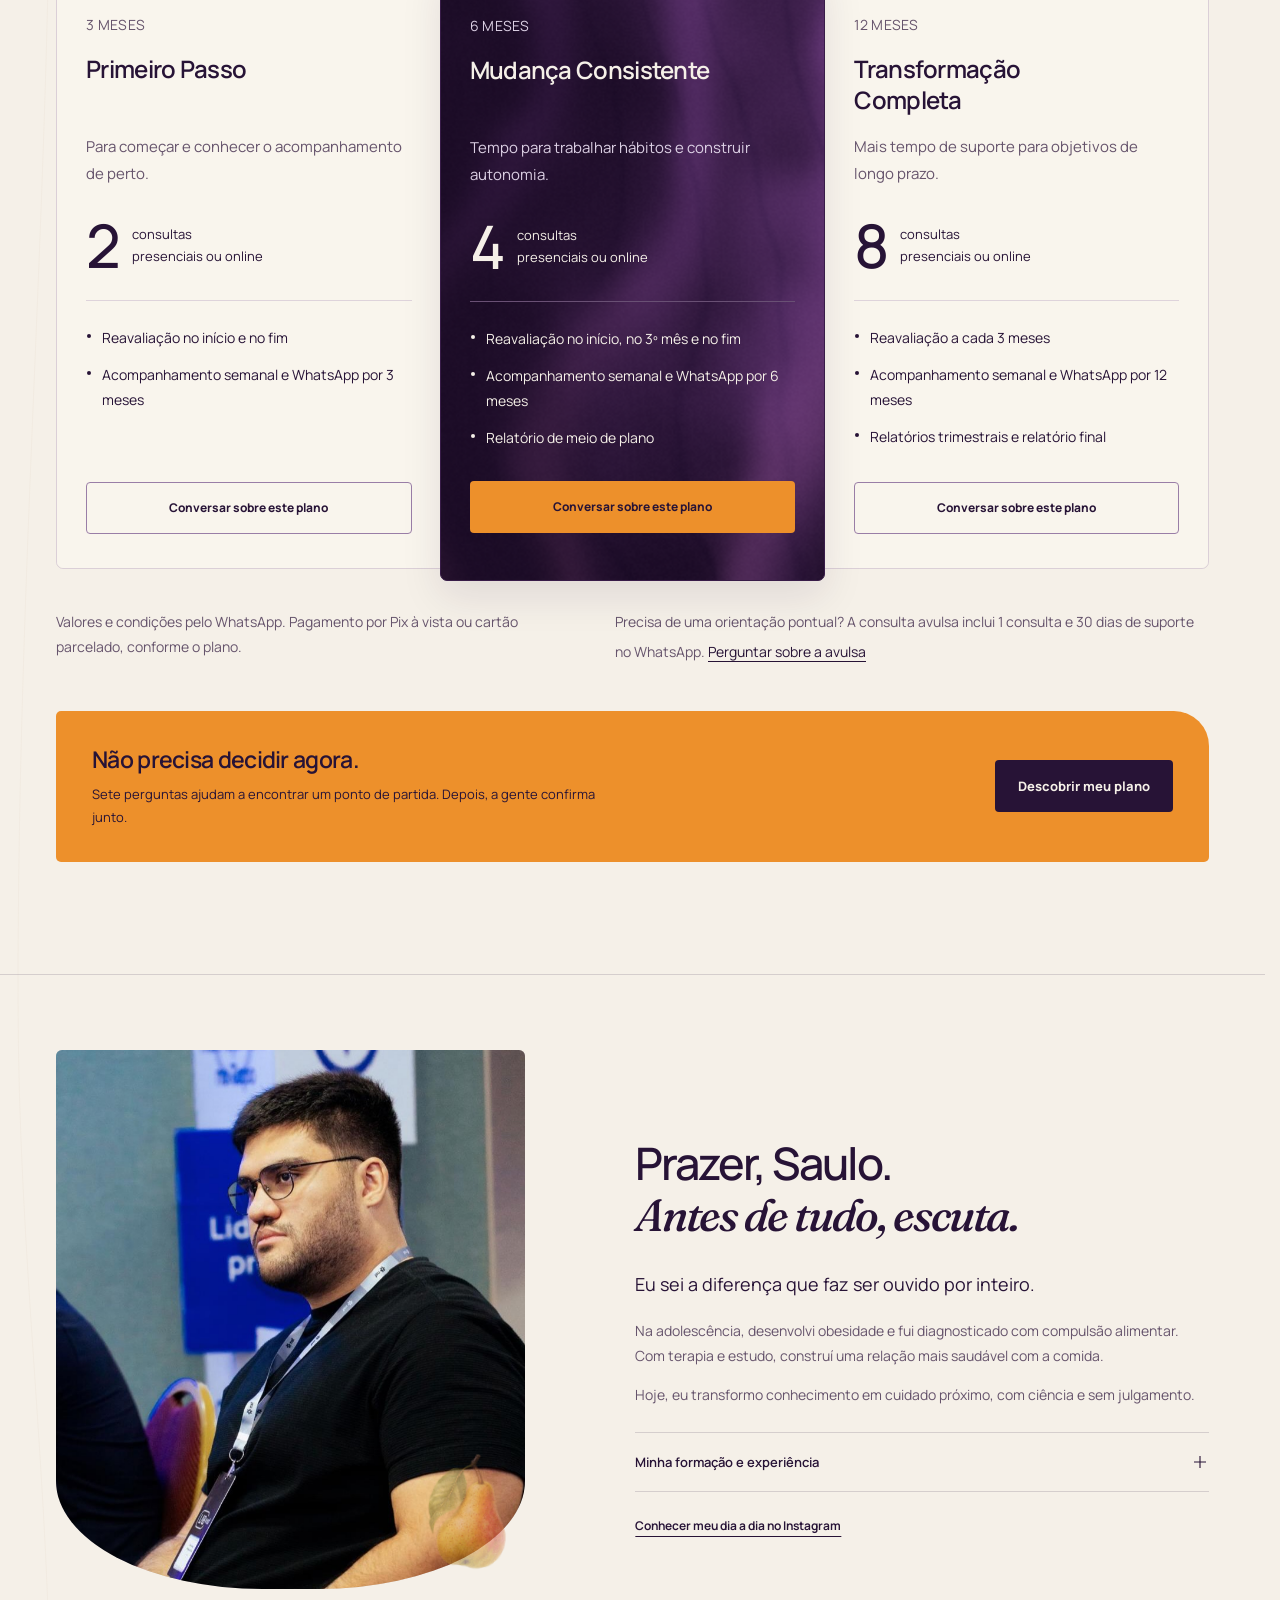
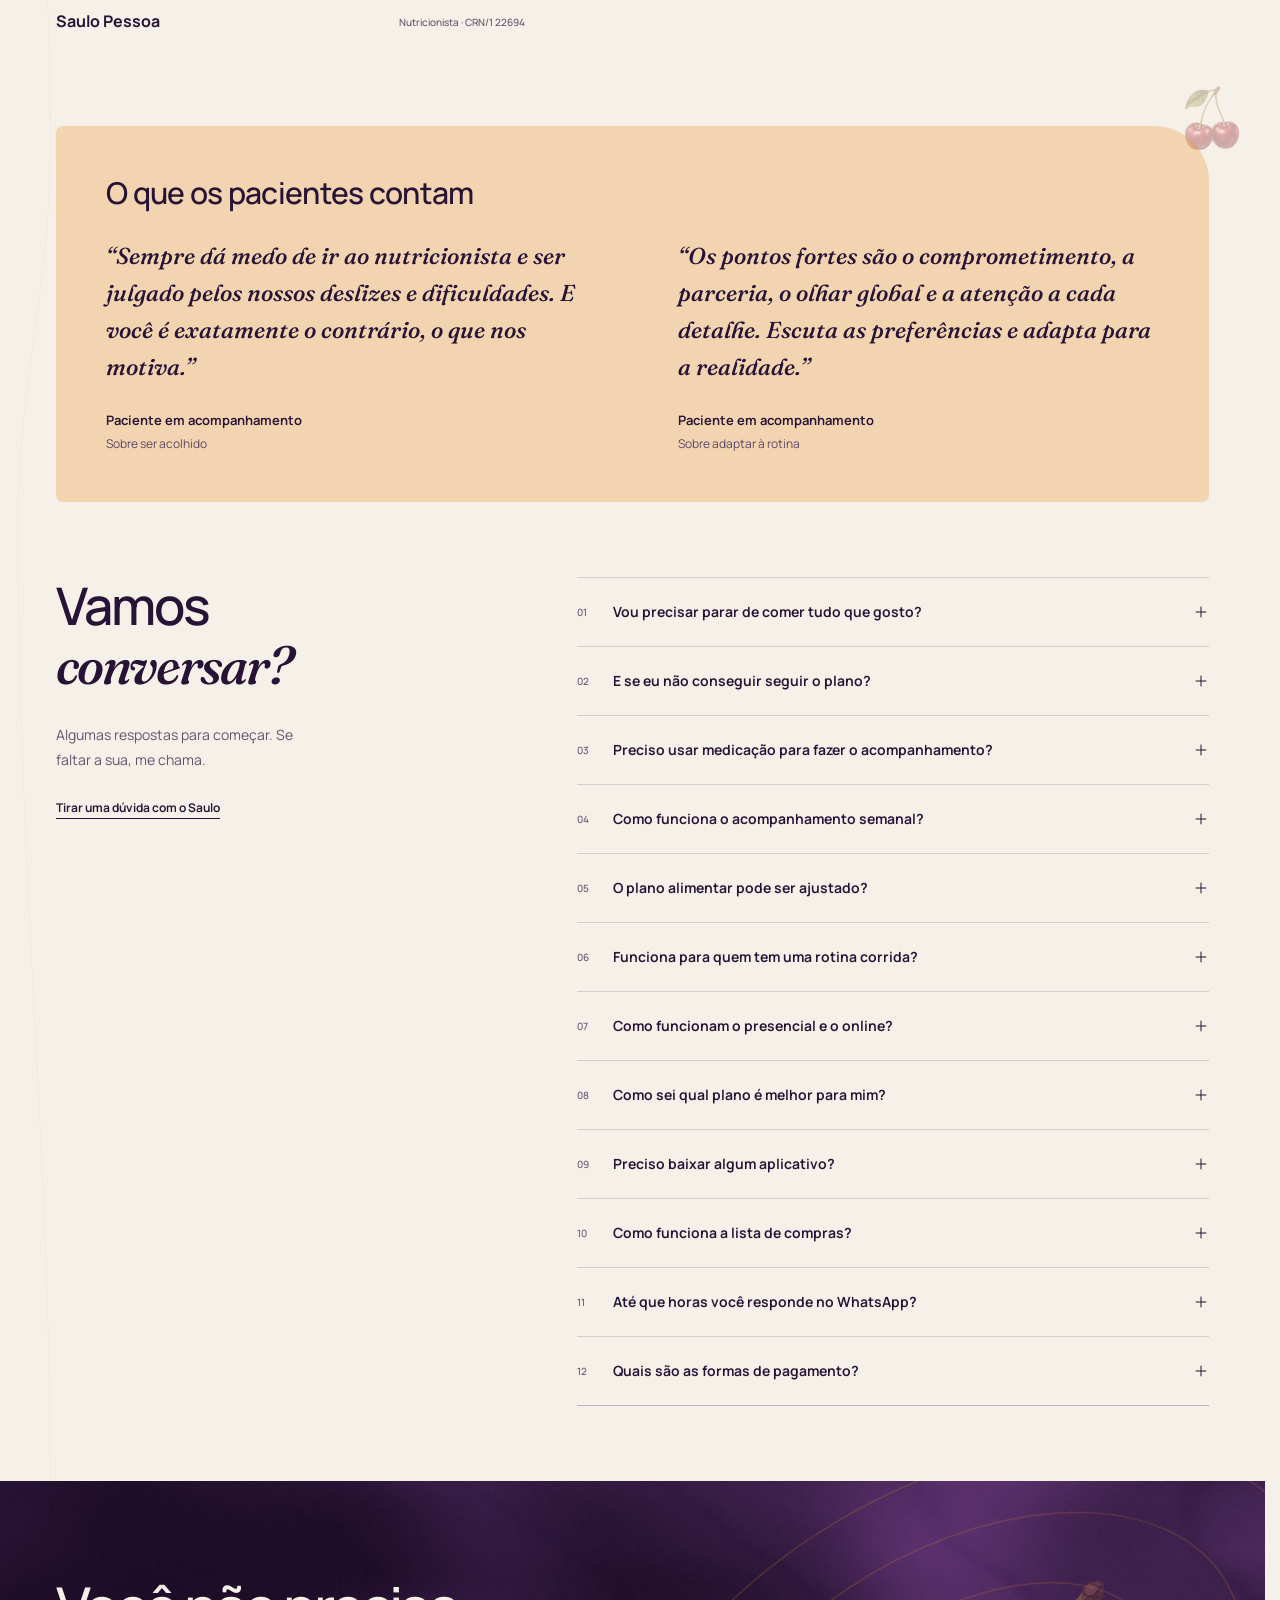
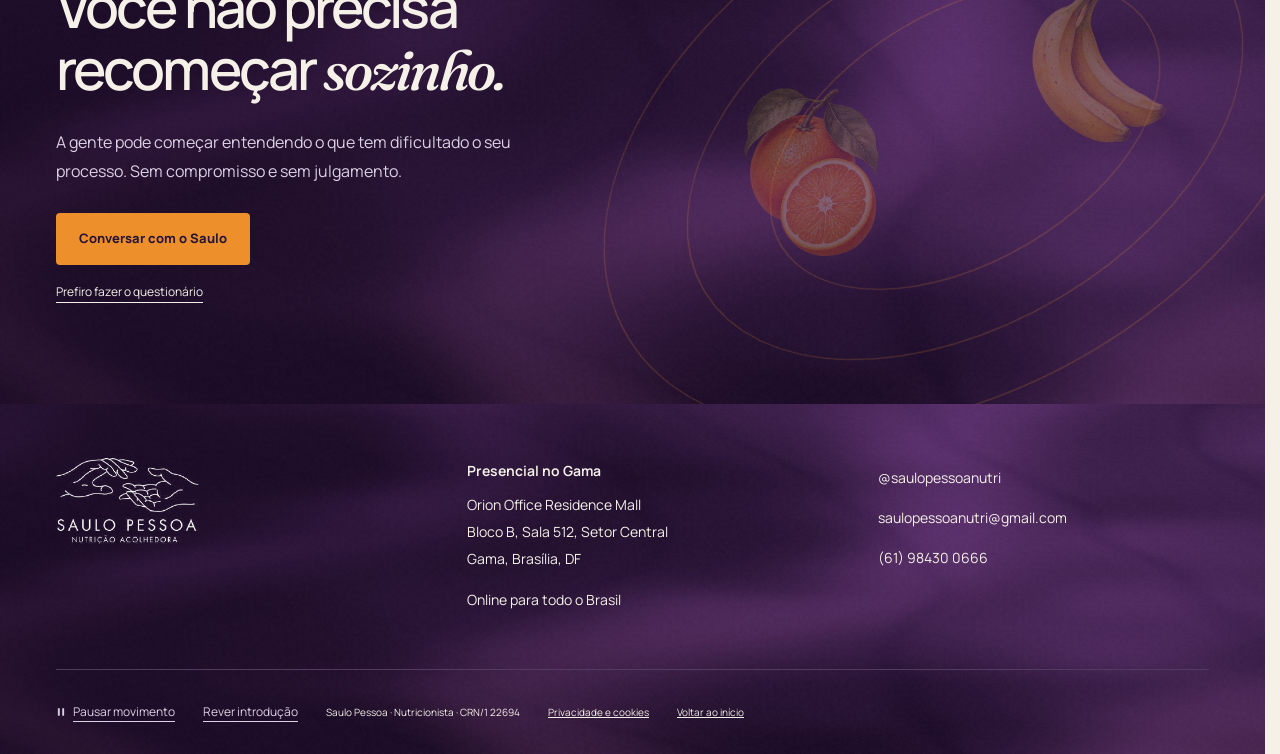
==== commit 08536433: "Refina hierarquia botanica e fundos roxos existentes" ====
--- a/index.html
+++ b/index.html
@@ -8,21 +8,21 @@
 <meta property="og:type" content="website"><meta property="og:locale" content="pt_BR"><meta property="og:url" content="https://cristianlf23.github.io/saulo-pessoa-site/"><meta property="og:title" content="Saulo Pessoa | Sua vida é maior que uma dieta"><meta property="og:description" content="Nutrição acolhedora, um plano que cabe na sua rotina e acompanhamento próximo. Presencial no Gama e online."><meta property="og:image" content="https://cristianlf23.github.io/saulo-pessoa-site/assets/social-share.png"><meta property="og:image:width" content="1200"><meta property="og:image:height" content="630"><meta property="og:image:alt" content="Saulo Pessoa, nutrição acolhedora. Sua vida é maior que uma dieta.">
 <meta name="twitter:card" content="summary_large_image"><meta name="twitter:title" content="Saulo Pessoa | Nutrição acolhedora"><meta name="twitter:description" content="Sua vida é maior que uma dieta. Presencial no Gama e online."><meta name="twitter:image" content="https://cristianlf23.github.io/saulo-pessoa-site/assets/social-share.png">
 <link rel="icon" type="image/svg+xml" href="assets/favicon.svg"><link rel="preload" as="font" type="font/woff2" href="assets/fonts/manrope.woff2" crossorigin><link rel="preload" as="image" href="assets/food-poster.jpg">
-<link rel="stylesheet" href="experience.css"><link rel="stylesheet" href="content.css"><link rel="stylesheet" href="site.css?v=83"><link rel="stylesheet" href="v8.css?v=83"><link rel="stylesheet" href="v82.css?v=83"><link rel="stylesheet" href="v83.css?v=84">
-<script src="assets/vendor/gsap.min.js" defer></script><script src="assets/vendor/ScrollTrigger.min.js" defer></script><script src="experience.js?v=84" defer></script><script src="site.js?v=84" defer></script><script src="quiz.js" defer></script><script src="v8.js?v=84" defer></script><script src="v82.js?v=83" defer></script>
+<link rel="stylesheet" href="experience.css"><link rel="stylesheet" href="content.css"><link rel="stylesheet" href="site.css?v=83"><link rel="stylesheet" href="v8.css?v=83"><link rel="stylesheet" href="v82.css?v=83"><link rel="stylesheet" href="v83.css?v=85">
+<script src="assets/vendor/gsap.min.js" defer></script><script src="assets/vendor/ScrollTrigger.min.js" defer></script><script src="experience.js?v=85" defer></script><script src="site.js?v=84" defer></script><script src="quiz.js" defer></script><script src="v8.js?v=84" defer></script><script src="v82.js?v=83" defer></script>
 <script type="application/ld+json">{"@context":"https://schema.org","@type":"ProfessionalService","name":"Saulo Pessoa · Nutrição Acolhedora","url":"https://saulopessoanutri.com.br/","telephone":"+5561984300666","email":"saulopessoanutri@gmail.com","address":{"@type":"PostalAddress","streetAddress":"Orion Office Residence Mall, Bloco B, Sala 512, Setor Central","addressLocality":"Gama, Brasília","addressRegion":"DF","addressCountry":"BR"},"areaServed":"Brasil","sameAs":["https://instagram.com/saulopessoanutri"]}</script>
 </head>
 <body class="edition-v8"><a class="skip" href="#hero-content">Pular para o conteúdo</a><div class="experience site-motion-area" id="inicio"><div class="world" aria-hidden="true"><div class="world-fallback"></div><canvas id="surface"></canvas><div class="reading-shade"></div></div>
 <svg class="contour page-thread" aria-hidden="true" viewBox="0 0 1440 1900" preserveAspectRatio="none"><path class="contour-ghost" d="M40 140C300 100 540 90 790 150S1480 400 1300 680 680 690 540 990 125 1060 180 1310 1200 1600 1320 1820"/><path class="contour-live" d="M40 140C300 100 540 90 790 150S1480 400 1300 680 680 690 540 990 125 1060 180 1310 1200 1600 1320 1820"/><circle class="thread-tip" r="3"/></svg><header class="header wrap"><a class="brand" href="#inicio" aria-label="Saulo Pessoa, início"><img id="header-logo" src="assets/logo-original.png" alt="Saulo Pessoa, Nutrição Acolhedora" width="250" height="150"></a><nav aria-label="Navegação principal"><a href="#como-funciona">Como funciona</a><a href="#metodo">O método</a><a href="#planos">Planos</a><a href="#sobre">Sobre mim</a></nav><a class="contact-link" href="https://wa.me/5561984300666" target="_blank" rel="noopener">Vamos conversar<svg viewBox="0 0 24 24" aria-hidden="true"><path d="M5 6h14v10H9l-4 4V6Z"/></svg></a><button class="menu-toggle" type="button" aria-expanded="false" aria-controls="menu-drawer" aria-haspopup="dialog">Menu<svg viewBox="0 0 20 20" aria-hidden="true"><path d="M3 6h14M3 14h14"/></svg></button></header><noscript><nav class="no-script-nav wrap" aria-label="Navegação sem JavaScript"><a href="#como-funciona">Como funciona</a><a href="#metodo">O método</a><a href="#vida-real">Alimentação e vida real</a><a href="#acompanhamento">O acompanhamento</a><a href="#planos">Planos</a><a href="#sobre">Sobre o Saulo</a><a href="#duvidas">Dúvidas</a></nav></noscript>
-<main id="conteudo" tabindex="-1"><section data-scene class="hero wrap" aria-labelledby="hero-title"><div class="hero-copy" id="hero-content" tabindex="-1"><h1 id="hero-title">Sua vida é maior<br><em>que uma dieta.</em></h1><p class="hero-intro">Sou o Saulo. Eu escuto você por inteiro para construir uma alimentação que faça sentido na sua rotina.</p><p class="hero-specialty">Emagrecimento, nutrição clínica, comportamental e esportiva.</p><p class="hero-location"><strong>Presencial no Gama, Brasília.</strong><span>Online para todo o Brasil.</span></p><div class="actions"><a class="button" href="https://wa.me/5561984300666" target="_blank" rel="noopener"><span>Conversar com o Saulo</span><svg viewBox="0 0 24 24" aria-hidden="true"><path d="M5 6h14v10H9l-4 4V6Z"/></svg></a><a class="secondary" href="https://typebot.co/triagem-site-saulopessoa" data-quiz>Descobrir meu plano</a></div><p class="assurance">Você fala direto comigo, sem compromisso.</p></div><figure class="hero-portrait"><span aria-hidden="true" class="botanical orange hero-orange" data-drift="-55"></span><span aria-hidden="true" class="botanical fig hero-fig" data-drift="65"></span><div class="portrait-trace" aria-hidden="true"></div><div class="portrait-window"><img src="assets/saulo-portrait.jpg" alt="Saulo Pessoa, nutricionista, sorrindo de braços cruzados" width="560" height="700" fetchpriority="high"></div><figcaption><strong>Saulo Pessoa</strong><span>Nutricionista · CRN/1 22694</span></figcaption></figure><div class="hero-footer"></div></section><section data-scene class="care-cycle" id="como-funciona" aria-labelledby="cycle-heading"><div class="wrap"><div class="cycle-heading"><div><h2 id="cycle-heading">O plano é só o começo.<br><em>O cuidado é o caminho.</em></h2></div><p>Um plano possível, acompanhado de perto entre uma consulta e outra.</p></div><div class="cycle-stage"><span aria-hidden="true" class="botanical orange cycle-orange" data-drift="35"></span><span aria-hidden="true" class="botanical pear cycle-pear" data-drift="-35"></span><div class="cycle-layout"><div class="cycle-map"><svg viewBox="0 0 500 500" aria-hidden="true"><circle class="cycle-track" cx="250" cy="250" r="190"/><circle class="cycle-reveal" cx="250" cy="250" r="190" transform="rotate(-90 250 250)"/><circle class="cycle-route" cx="250" cy="250" r="190" transform="rotate(-90 250 250)"/><g class="cycle-flow"><circle class="cycle-flow-trail" cx="250" cy="250" r="190" transform="rotate(-90 250 250)"/><circle class="cycle-flow-dot" cx="250" cy="60" r="5"/></g><circle class="cycle-marker" cx="250" cy="60" r="6"/></svg><div class="cycle-center" aria-hidden="true"><span class="cycle-active-icon"><svg viewBox="0 0 24 24" aria-hidden="true"><path d="M5 4h14a2 2 0 0 1 2 2v9a2 2 0 0 1-2 2H9l-6 4V6a2 2 0 0 1 2-2Z"/><path d="M7 8h10M7 12h7"/></svg></span><span>UM CUIDADO QUE</span><em>continua.</em><small class="cycle-center-step">Passo 01 de 07</small></div><button type="button" class="cycle-stop" data-cycle="0" aria-controls="cycle-panel-0" aria-pressed="true" style="--x:50.000%;--y:12.000%"><b><svg viewBox="0 0 24 24" aria-hidden="true"><path d="M5 4h14a2 2 0 0 1 2 2v9a2 2 0 0 1-2 2H9l-6 4V6a2 2 0 0 1 2-2Z"/><path d="M7 8h10M7 12h7"/></svg><small class="cycle-order">01</small></b><span>Consulta</span></button><button type="button" class="cycle-stop" data-cycle="1" aria-controls="cycle-panel-1" aria-pressed="false" style="--x:79.710%;--y:26.307%"><b><svg viewBox="0 0 24 24" aria-hidden="true"><rect x="5" y="4" width="14" height="17" rx="2"/><path d="M9 4V2h6v2M9 9h6M9 13h6M9 17h3"/></svg><small class="cycle-order">02</small></b><span>Estratégia inicial</span></button><button type="button" class="cycle-stop" data-cycle="2" aria-controls="cycle-panel-2" aria-pressed="false" style="--x:87.047%;--y:58.456%"><b><svg viewBox="0 0 24 24" aria-hidden="true"><circle cx="13" cy="12" r="7"/><circle cx="13" cy="12" r="4"/><path d="M2 3v6m3-6v6M2 6h3M3.5 9v12M23 3v18"/></svg><small class="cycle-order">03</small></b><span>Vida real</span></button><button type="button" class="cycle-stop" data-cycle="3" aria-controls="cycle-panel-3" aria-pressed="false" style="--x:66.488%;--y:84.237%"><b><svg viewBox="0 0 24 24" aria-hidden="true"><rect x="3" y="5" width="18" height="16" rx="2"/><path d="M7 2v6m10-6v6M3 10h18m-13 5 3 3 5-5"/></svg><small class="cycle-order">04</small></b><span>Check-in</span></button><button type="button" class="cycle-stop" data-cycle="4" aria-controls="cycle-panel-4" aria-pressed="false" style="--x:33.512%;--y:84.237%"><b><svg viewBox="0 0 24 24" aria-hidden="true"><circle cx="10.5" cy="10.5" r="7"/><path d="m16 16 5 5M8 10.5h5M10.5 8v5"/></svg><small class="cycle-order">05</small></b><span>Dificuldades</span></button><button type="button" class="cycle-stop" data-cycle="5" aria-controls="cycle-panel-5" aria-pressed="false" style="--x:12.953%;--y:58.456%"><b><svg viewBox="0 0 24 24" aria-hidden="true"><path d="M3 6h7m4 0h7M3 12h3m4 0h11M3 18h11m4 0h3"/><circle cx="12" cy="6" r="2"/><circle cx="8" cy="12" r="2"/><circle cx="16" cy="18" r="2"/></svg><small class="cycle-order">06</small></b><span>Ajustes</span></button><button type="button" class="cycle-stop" data-cycle="6" aria-controls="cycle-panel-6" aria-pressed="false" style="--x:20.290%;--y:26.307%"><b><svg viewBox="0 0 24 24" aria-hidden="true"><path d="M12 21v-9M12 14C4 14 3 8 3 4c6 0 10 3 9 10Zm0-3c0-6 4-8 9-8 0 5-3 8-9 8ZM5 21h14"/></svg><small class="cycle-order">07</small></b><span>Evolução</span></button></div><div class="cycle-reading"><div class="cycle-panels"><article class="cycle-panel" id="cycle-panel-0" aria-labelledby="cycle-title-0"><p class="cycle-kicker">Passo 01 de 07</p><div class="cycle-panel-title"><span class="cycle-detail-icon" aria-hidden="true"><svg viewBox="0 0 24 24" aria-hidden="true"><path d="M5 4h14a2 2 0 0 1 2 2v9a2 2 0 0 1-2 2H9l-6 4V6a2 2 0 0 1 2-2Z"/><path d="M7 8h10M7 12h7"/></svg></span><h3 id="cycle-title-0">Consulta</h3></div><p class="cycle-lead">Antes do plano, eu escuto você.</p><p>A gente começa se conhecendo. A primeira consulta tem duas partes.</p><details class="cycle-details"><summary>O que acontece nesta etapa<svg viewBox="0 0 24 24" aria-hidden="true"><path d="M4 12h16M12 4v16"/></svg></summary><div class="cycle-detail-body"><ul><li>Avaliação de cerca de 1 hora: saúde, objetivos, alimentação, treino, sono e estresse.</li><li>Composição corporal com adipômetro, se você se sentir confortável, ou por fotos no online.</li><li>Entrega do plano, em cerca de 40 minutos, com tudo no aplicativo WebDiet.</li></ul></div></details></article><article class="cycle-panel" id="cycle-panel-1" aria-labelledby="cycle-title-1"><p class="cycle-kicker">Passo 02 de 07</p><div class="cycle-panel-title"><span class="cycle-detail-icon" aria-hidden="true"><svg viewBox="0 0 24 24" aria-hidden="true"><rect x="5" y="4" width="14" height="17" rx="2"/><path d="M9 4V2h6v2M9 9h6M9 13h6M9 17h3"/></svg></span><h3 id="cycle-title-1">Estratégia inicial</h3></div><p class="cycle-lead">Um plano para a sua vida de hoje.</p><p>A estratégia parte da rotina que você tem, sem depender de uma semana ideal.</p><details class="cycle-details"><summary>O que acontece nesta etapa<svg viewBox="0 0 24 24" aria-hidden="true"><path d="M4 12h16M12 4v16"/></svg></summary><div class="cycle-detail-body"><ul><li>Começa pelo que dá para mudar agora.</li><li>Respeita o que você gosta e o que não come de jeito nenhum.</li><li>Primeiros combinados pequenos e claros.</li></ul></div></details></article><article class="cycle-panel" id="cycle-panel-2" aria-labelledby="cycle-title-2"><p class="cycle-kicker">Passo 03 de 07 · Toda semana</p><div class="cycle-panel-title"><span class="cycle-detail-icon" aria-hidden="true"><svg viewBox="0 0 24 24" aria-hidden="true"><circle cx="13" cy="12" r="7"/><circle cx="13" cy="12" r="4"/><path d="M2 3v6m3-6v6M2 6h3M3.5 9v12M23 3v18"/></svg></span><h3 id="cycle-title-2">Vida real</h3></div><p class="cycle-lead">A semana acontece. O plano também.</p><p>Semana corrida, festa e viagem fazem parte. Você coloca em prática do jeito que a semana permitir.</p><details class="cycle-details"><summary>O que acontece nesta etapa<svg viewBox="0 0 24 24" aria-hidden="true"><path d="M4 12h16M12 4v16"/></svg></summary><div class="cycle-detail-body"><ul><li>Não precisa ser perfeito para contar.</li><li>Surgiu uma dúvida no meio da semana? Me chama no WhatsApp.</li><li>Uma semana difícil também mostra o que precisa mudar.</li></ul></div></details></article><article class="cycle-panel" id="cycle-panel-3" aria-labelledby="cycle-title-3"><p class="cycle-kicker">Passo 04 de 07 · Toda semana</p><div class="cycle-panel-title"><span class="cycle-detail-icon" aria-hidden="true"><svg viewBox="0 0 24 24" aria-hidden="true"><rect x="3" y="5" width="18" height="16" rx="2"/><path d="M7 2v6m10-6v6M3 10h18m-13 5 3 3 5-5"/></svg></span><h3 id="cycle-title-3">Check-in</h3></div><p class="cycle-lead">Uma conversa que acontece toda semana.</p><p>Pelo celular, você me conta como foi. O link chega por e-mail e não precisa baixar nada.</p><details class="cycle-details"><summary>O que acontece nesta etapa<svg viewBox="0 0 24 24" aria-hidden="true"><path d="M4 12h16M12 4v16"/></svg></summary><div class="cycle-detail-body"><ul><li>Fome, saciedade, sono, estresse, treino e como foi seguir o plano.</li><li>Eu acompanho suas respostas semana a semana.</li><li>É daí que sai o seu relatório de evolução.</li></ul></div></details></article><article class="cycle-panel" id="cycle-panel-4" aria-labelledby="cycle-title-4"><p class="cycle-kicker">Passo 05 de 07 · Toda semana</p><div class="cycle-panel-title"><span class="cycle-detail-icon" aria-hidden="true"><svg viewBox="0 0 24 24" aria-hidden="true"><circle cx="10.5" cy="10.5" r="7"/><path d="m16 16 5 5M8 10.5h5M10.5 8v5"/></svg></span><h3 id="cycle-title-4">Dificuldades</h3></div><p class="cycle-lead">O que não funcionou vira informação.</p><p>A gente olha junto o que ajudou e o que atrapalhou, sem julgamento.</p><details class="cycle-details"><summary>O que acontece nesta etapa<svg viewBox="0 0 24 24" aria-hidden="true"><path d="M4 12h16M12 4v16"/></svg></summary><div class="cycle-detail-body"><ul><li>O que travou: horário, fome, cansaço, emoção ou rotina.</li><li>O que funcionou e vale manter.</li><li>O que não deu certo vira informação, e não culpa.</li></ul></div></details></article><article class="cycle-panel" id="cycle-panel-5" aria-labelledby="cycle-title-5"><p class="cycle-kicker">Passo 06 de 07 · Toda semana</p><div class="cycle-panel-title"><span class="cycle-detail-icon" aria-hidden="true"><svg viewBox="0 0 24 24" aria-hidden="true"><path d="M3 6h7m4 0h7M3 12h3m4 0h11M3 18h11m4 0h3"/><circle cx="12" cy="6" r="2"/><circle cx="8" cy="12" r="2"/><circle cx="16" cy="18" r="2"/></svg></span><h3 id="cycle-title-5">Ajustes</h3></div><p class="cycle-lead">A estratégia muda junto com você.</p><p>O plano pode mudar sem esperar a próxima consulta.</p><details class="cycle-details"><summary>O que acontece nesta etapa<svg viewBox="0 0 24 24" aria-hidden="true"><path d="M4 12h16M12 4v16"/></svg></summary><div class="cycle-detail-body"><ul><li>Trocas de refeições, horários ou quantidades.</li><li>Novos combinados para a semana seguinte.</li><li>O ciclo recomeça com o plano mais ajustado à sua realidade.</li></ul></div></details></article><article class="cycle-panel" id="cycle-panel-6" aria-labelledby="cycle-title-6"><p class="cycle-kicker">Passo 07 de 07</p><div class="cycle-panel-title"><span class="cycle-detail-icon" aria-hidden="true"><svg viewBox="0 0 24 24" aria-hidden="true"><path d="M12 21v-9M12 14C4 14 3 8 3 4c6 0 10 3 9 10Zm0-3c0-6 4-8 9-8 0 5-3 8-9 8ZM5 21h14"/></svg></span><h3 id="cycle-title-6">Evolução</h3></div><p class="cycle-lead">Você comparado com você.</p><p>A cada volta do ciclo, o plano fica mais parecido com você.</p><details class="cycle-details"><summary>O que acontece nesta etapa<svg viewBox="0 0 24 24" aria-hidden="true"><path d="M4 12h16M12 4v16"/></svg></summary><div class="cycle-detail-body"><ul><li>Relatório de evolução feito com as suas respostas.</li><li>Reavaliação nas consultas do plano.</li><li>Autonomia para seguir fazendo as suas escolhas.</li></ul></div></details></article></div><div class="cycle-controls" hidden><button type="button" data-cycle-prev>Voltar</button><span class="cycle-count" aria-live="polite">01 / 07</span><button type="button" data-cycle-next>Próximo passo<svg viewBox="0 0 24 24" aria-hidden="true"><path d="M4 12h15m-6-6 6 6-6 6"/></svg></button></div></div></div></div><div class="cycle-motion-control"><span>Selecione uma etapa para ver os detalhes.</span><button type="button" id="cycle-motion" aria-pressed="false" hidden>Pausar ciclo</button></div><p class="cycle-bottom">Não é uma linha reta. É um acompanhamento que se adapta à sua vida.</p></div></section><section data-scene class="method wrap" id="metodo" aria-labelledby="method-title" data-violet><canvas class="violet-surface" aria-hidden="true"></canvas><div class="method-name">Método Vincere</div><div class="method-layout"><div class="method-copy"><h2 id="method-title">A gente entende.<br>Ajusta. <em>E continua.</em></h2><p>Três fases para entender a sua rotina, ajustar a estratégia e construir autonomia.</p><a class="secondary" href="https://wa.me/5561984300666" target="_blank" rel="noopener">Conhecer o acompanhamento</a><div class="method-fruit-pair" aria-hidden="true"><span class="botanical botanical-new grape method-grape" aria-hidden="true"></span><span class="botanical botanical-new kiwi method-kiwi" aria-hidden="true"></span></div></div><div class="method-console"><div class="mountain-journey" aria-label="Jornada do Método Vincere"><svg class="mountain-art" viewBox="0 0 600 330" preserveAspectRatio="none" aria-hidden="true"><circle class="mountain-sun" cx="478" cy="68" r="25"/><path class="mountain-back" d="M0 294 68 221 123 247 223 137 305 214 393 102 470 149 553 84 600 120V330H0Z"/><path class="mountain-main" d="M0 330 92 258 175 202 245 226 418 42 471 116 525 131 600 233V330Z"/><path class="mountain-face" d="m418 42 53 74 54 15 75 102v97H482l-41-154Z"/><g class="mountain-contours"><path d="M62 305c70-28 117-33 170-18s109-28 153-111 69-74 105-38M86 324c86-31 121-14 162-20s117-58 149-108 68-35 100-31M188 261c58-2 84-28 114-62s80-76 106-125M213 274c56 0 106-63 130-93s55-79 67-88"/></g><path class="mountain-trail" d="M62 282C126 282 124 220 180 229S303 258 319 187 365 174 402 118 445 81 480 62"/><path class="mountain-progress" d="M62 282C126 282 124 220 180 229S303 258 319 187 365 174 402 118 445 81 480 62"/><circle class="mountain-hiker" cx="180" cy="229" r="5"/><path class="mountain-flag" d="M480 62V28m0 0 25 7-25 8"/></svg><div class="phase-tabs mountain-stops" aria-label="Fases do Método Vincere"><a href="#entender" class="phase-tab is-active" data-phase="0" aria-current="step" style="--mx:30%;--my:69.4%"><span>01</span><strong>Entender</strong></a><a href="#vencer" class="phase-tab" data-phase="1" style="--mx:53.2%;--my:56.7%"><span>02</span><strong>Vencer</strong></a><a href="#viver" class="phase-tab" data-phase="2" style="--mx:80%;--my:18.8%"><span>03</span><strong>Viver</strong></a></div><span class="mountain-start">Ponto de partida</span></div><div class="phases"><article class="phase is-active" id="entender"><span class="phase-number" aria-hidden="true">01</span><h3>Entender</h3><p>Conhecer sua rotina, sua saúde e sua história com a comida. O que você já tentou e o que tem dificultado.</p><ul><li>Avaliação e escuta sem julgamento.</li><li>Histórico do que já tentou e do que tem dificultado.</li><li>Primeiros combinados pequenos e possíveis.</li></ul></article><article class="phase" id="vencer"><span class="phase-number" aria-hidden="true">02</span><h3>Vencer</h3><p>Acompanhamento semanal para perceber o que funcionou e ajustar o que precisa. Você não precisa esperar a próxima consulta.</p><ul><li>Acompanhamento semanal e Diário Alimentar.</li><li>Plano ajustado à sua rotina real.</li><li>WhatsApp para as dúvidas do dia a dia.</li></ul></article><article class="phase" id="viver"><span class="phase-number" aria-hidden="true">03</span><h3>Viver</h3><p>Construir autonomia para continuar, com uma transição guiada e orientação para reconhecer as dificuldades no caminho.</p><ul><li>Avaliação final e relatório da jornada.</li><li>Transição guiada para seguir com autonomia.</li><li>O que fazer se sentir que está regredindo.</li></ul></article></div><div class="phase-foot"><span>Selecione uma fase da montanha.</span><span class="phase-progress" aria-hidden="true"><i></i></span></div></div></div><div class="maintenance"><strong>Depois do método, a manutenção.</strong><p>Para quem concluiu o acompanhamento e quer manter o contato comigo, com autonomia.</p></div></section><section data-scene class="real-life wrap" id="vida-real" aria-labelledby="life-title"><div class="life-copy"><h2 id="life-title">Comer também é<br><em>viver o momento.</em></h2><p>A fruta da tarde. A pizza com os amigos. O café sem pressa.</p><p>Prazer e encontros também têm espaço no seu plano.</p></div><div class="food-scene" aria-hidden="true"><div class="food-halo"></div><span aria-hidden="true" class="botanical banana life-banana" data-drift="55"></span><span aria-hidden="true" class="botanical strawberry life-strawberry" data-drift="-45"></span><div class="plate-turn"><div class="food-mask"><img id="poster" src="assets/food-poster.jpg" alt="" width="1920" height="1080" loading="lazy"><video id="food" muted playsinline loop preload="none" poster="assets/food-poster.jpg" hidden></video></div></div></div></section><div class="continuation"><section data-scene class="weekly section-space" id="acompanhamento" aria-labelledby="weekly-title"><div class="wrap"><div class="weekly-layout"><div><h2 id="weekly-title">A semana muda.<br>O cuidado <em>continua.</em></h2><p class="section-intro">A estratégia acompanha o que muda na sua vida.</p><p>Um link por e-mail, menos de 2 minutos, sem aplicativo nem senha. Eu leio suas respostas e ajusto o que for preciso.</p><ul class="plain-list"><li>Fome, saciedade e vontade de comer.</li><li>Sono, rotina e treino, quando fizer sentido.</li><li>O que ajudou e o que atrapalhou a sua semana.</li></ul><a class="text-link" href="#relatorios">Ver como a evolução é acompanhada</a></div><div class="checkin-demo"><div class="demo-top"><span class="demo-dot" aria-hidden="true"></span><span>Acompanhamento semanal</span><small>Exemplo interativo</small></div><div class="demo-body"><div class="demo-tabs" role="group" aria-label="Escolha uma pergunta de exemplo"><button type="button" data-demo="0" aria-pressed="true">Fome</button><button type="button" data-demo="1" aria-pressed="false">Sono</button><button type="button" data-demo="2" aria-pressed="false">Rotina</button></div><h3 id="demo-question">Como estava sua fome<br>à noite nesta semana?</h3><div class="range-value"><output for="hunger" id="hunger-value">5</output><span>de 10</span></div><label class="sr-only" for="hunger" id="demo-input-label">Fome à noite, de zero a dez</label><input type="range" id="hunger" min="0" max="10" value="5" step="1" aria-describedby="hunger-note"><div class="range-labels"><span>Sem fome</span><span>Muita fome</span></div><p id="hunger-note">Arraste para conhecer uma das perguntas. Este é só um exemplo; a resposta não é enviada.</p><div class="demo-message"><svg viewBox="0 0 24 24" aria-hidden="true"><path d="M4 5h16v11H9l-5 4V5Z"/></svg><p>O número abre uma conversa.<br><strong>O contexto dá sentido a ele.</strong></p></div></div></div></div><span aria-hidden="true" class="botanical avocado weekly-avocado" data-drift="-50"></span><div class="included"><div><span class="botanical botanical-new papaya included-papaya" aria-hidden="true" data-drift="25"></span><p class="included-context">Incluído nos três planos.</p><h3>Cuidado que acompanha<br><em>o seu dia a dia.</em></h3></div><div class="included-items"><details><summary>Plano alimentar e lista de compras<svg viewBox="0 0 24 24" aria-hidden="true"><path d="M4 12h16M12 4v16"/></svg></summary><p>Plano individualizado no WebDiet e em PDF. Lista de compras para 7 ou 31 dias, calculada a partir do plano e descontando o que você já tem em casa. Acesso ao portal enviado por e-mail.</p></details><details><summary>Avaliação e ajustes da estratégia<svg viewBox="0 0 24 24" aria-hidden="true"><path d="M4 12h16M12 4v16"/></svg></summary><p>Avaliação física com relatório no presencial ou por fotos no online, com seu consentimento. Ajustes quando a estratégia não estiver funcionando na sua rotina.</p></details><details><summary>Suporte e materiais para ganhar autonomia<svg viewBox="0 0 24 24" aria-hidden="true"><path d="M4 12h16M12 4v16"/></svg></summary><p>WhatsApp das 9h às 21h, acompanhamento semanal, Diário Alimentar e materiais de apoio: receitas, escala de fome e saciedade, lanches práticos e plano B para semanas difíceis. Quando necessário, pode ser marcada uma videochamada extra sem custo.</p></details></div></div></div></section>
+<main id="conteudo" tabindex="-1"><section data-scene class="hero wrap" aria-labelledby="hero-title"><div class="hero-copy" id="hero-content" tabindex="-1"><h1 id="hero-title">Sua vida é maior<br><em>que uma dieta.</em></h1><p class="hero-intro">Sou o Saulo. Eu escuto você por inteiro para construir uma alimentação que faça sentido na sua rotina.</p><p class="hero-specialty">Emagrecimento, nutrição clínica, comportamental e esportiva.</p><p class="hero-location"><strong>Presencial no Gama, Brasília.</strong><span>Online para todo o Brasil.</span></p><div class="actions"><a class="button" href="https://wa.me/5561984300666" target="_blank" rel="noopener"><span>Conversar com o Saulo</span><svg viewBox="0 0 24 24" aria-hidden="true"><path d="M5 6h14v10H9l-4 4V6Z"/></svg></a><a class="secondary" href="https://typebot.co/triagem-site-saulopessoa" data-quiz>Descobrir meu plano</a></div><p class="assurance">Você fala direto comigo, sem compromisso.</p></div><figure class="hero-portrait"><span aria-hidden="true" class="botanical orange hero-orange" data-drift="-55"></span><span aria-hidden="true" class="botanical fig hero-fig" data-drift="65"></span><div class="portrait-trace" aria-hidden="true"></div><div class="portrait-window"><img src="assets/saulo-portrait.jpg" alt="Saulo Pessoa, nutricionista, sorrindo de braços cruzados" width="560" height="700" fetchpriority="high"></div><figcaption><strong>Saulo Pessoa</strong><span>Nutricionista · CRN/1 22694</span></figcaption></figure><div class="hero-footer"></div></section><section data-scene class="care-cycle" id="como-funciona" aria-labelledby="cycle-heading"><div class="wrap"><div class="cycle-heading"><div><h2 id="cycle-heading">O plano é só o começo.<br><em>O cuidado é o caminho.</em></h2></div><p>Um plano possível, acompanhado de perto entre uma consulta e outra.</p></div><div class="cycle-stage"><span aria-hidden="true" class="botanical orange cycle-orange" data-drift="35"></span><span aria-hidden="true" class="botanical pear cycle-pear" data-drift="-35"></span><div class="cycle-layout"><div class="cycle-map"><svg viewBox="0 0 500 500" aria-hidden="true"><circle class="cycle-track" cx="250" cy="250" r="190"/><circle class="cycle-reveal" cx="250" cy="250" r="190" transform="rotate(-90 250 250)"/><circle class="cycle-route" cx="250" cy="250" r="190" transform="rotate(-90 250 250)"/><g class="cycle-flow"><circle class="cycle-flow-trail" cx="250" cy="250" r="190" transform="rotate(-90 250 250)"/><circle class="cycle-flow-dot" cx="250" cy="60" r="5"/></g><circle class="cycle-marker" cx="250" cy="60" r="6"/></svg><div class="cycle-center" aria-hidden="true"><span class="cycle-active-icon"><svg viewBox="0 0 24 24" aria-hidden="true"><path d="M5 4h14a2 2 0 0 1 2 2v9a2 2 0 0 1-2 2H9l-6 4V6a2 2 0 0 1 2-2Z"/><path d="M7 8h10M7 12h7"/></svg></span><span>UM CUIDADO QUE</span><em>continua.</em><small class="cycle-center-step">Passo 01 de 07</small></div><button type="button" class="cycle-stop" data-cycle="0" aria-controls="cycle-panel-0" aria-pressed="true" style="--x:50.000%;--y:12.000%"><b><svg viewBox="0 0 24 24" aria-hidden="true"><path d="M5 4h14a2 2 0 0 1 2 2v9a2 2 0 0 1-2 2H9l-6 4V6a2 2 0 0 1 2-2Z"/><path d="M7 8h10M7 12h7"/></svg><small class="cycle-order">01</small></b><span>Consulta</span></button><button type="button" class="cycle-stop" data-cycle="1" aria-controls="cycle-panel-1" aria-pressed="false" style="--x:79.710%;--y:26.307%"><b><svg viewBox="0 0 24 24" aria-hidden="true"><rect x="5" y="4" width="14" height="17" rx="2"/><path d="M9 4V2h6v2M9 9h6M9 13h6M9 17h3"/></svg><small class="cycle-order">02</small></b><span>Estratégia inicial</span></button><button type="button" class="cycle-stop" data-cycle="2" aria-controls="cycle-panel-2" aria-pressed="false" style="--x:87.047%;--y:58.456%"><b><svg viewBox="0 0 24 24" aria-hidden="true"><circle cx="13" cy="12" r="7"/><circle cx="13" cy="12" r="4"/><path d="M2 3v6m3-6v6M2 6h3M3.5 9v12M23 3v18"/></svg><small class="cycle-order">03</small></b><span>Vida real</span></button><button type="button" class="cycle-stop" data-cycle="3" aria-controls="cycle-panel-3" aria-pressed="false" style="--x:66.488%;--y:84.237%"><b><svg viewBox="0 0 24 24" aria-hidden="true"><rect x="3" y="5" width="18" height="16" rx="2"/><path d="M7 2v6m10-6v6M3 10h18m-13 5 3 3 5-5"/></svg><small class="cycle-order">04</small></b><span>Check-in</span></button><button type="button" class="cycle-stop" data-cycle="4" aria-controls="cycle-panel-4" aria-pressed="false" style="--x:33.512%;--y:84.237%"><b><svg viewBox="0 0 24 24" aria-hidden="true"><circle cx="10.5" cy="10.5" r="7"/><path d="m16 16 5 5M8 10.5h5M10.5 8v5"/></svg><small class="cycle-order">05</small></b><span>Dificuldades</span></button><button type="button" class="cycle-stop" data-cycle="5" aria-controls="cycle-panel-5" aria-pressed="false" style="--x:12.953%;--y:58.456%"><b><svg viewBox="0 0 24 24" aria-hidden="true"><path d="M3 6h7m4 0h7M3 12h3m4 0h11M3 18h11m4 0h3"/><circle cx="12" cy="6" r="2"/><circle cx="8" cy="12" r="2"/><circle cx="16" cy="18" r="2"/></svg><small class="cycle-order">06</small></b><span>Ajustes</span></button><button type="button" class="cycle-stop" data-cycle="6" aria-controls="cycle-panel-6" aria-pressed="false" style="--x:20.290%;--y:26.307%"><b><svg viewBox="0 0 24 24" aria-hidden="true"><path d="M12 21v-9M12 14C4 14 3 8 3 4c6 0 10 3 9 10Zm0-3c0-6 4-8 9-8 0 5-3 8-9 8ZM5 21h14"/></svg><small class="cycle-order">07</small></b><span>Evolução</span></button></div><div class="cycle-reading"><div class="cycle-panels"><article class="cycle-panel" id="cycle-panel-0" aria-labelledby="cycle-title-0"><p class="cycle-kicker">Passo 01 de 07</p><div class="cycle-panel-title"><span class="cycle-detail-icon" aria-hidden="true"><svg viewBox="0 0 24 24" aria-hidden="true"><path d="M5 4h14a2 2 0 0 1 2 2v9a2 2 0 0 1-2 2H9l-6 4V6a2 2 0 0 1 2-2Z"/><path d="M7 8h10M7 12h7"/></svg></span><h3 id="cycle-title-0">Consulta</h3></div><p class="cycle-lead">Antes do plano, eu escuto você.</p><p>A gente começa se conhecendo. A primeira consulta tem duas partes.</p><details class="cycle-details"><summary>O que acontece nesta etapa<svg viewBox="0 0 24 24" aria-hidden="true"><path d="M4 12h16M12 4v16"/></svg></summary><div class="cycle-detail-body"><ul><li>Avaliação de cerca de 1 hora: saúde, objetivos, alimentação, treino, sono e estresse.</li><li>Composição corporal com adipômetro, se você se sentir confortável, ou por fotos no online.</li><li>Entrega do plano, em cerca de 40 minutos, com tudo no aplicativo WebDiet.</li></ul></div></details></article><article class="cycle-panel" id="cycle-panel-1" aria-labelledby="cycle-title-1"><p class="cycle-kicker">Passo 02 de 07</p><div class="cycle-panel-title"><span class="cycle-detail-icon" aria-hidden="true"><svg viewBox="0 0 24 24" aria-hidden="true"><rect x="5" y="4" width="14" height="17" rx="2"/><path d="M9 4V2h6v2M9 9h6M9 13h6M9 17h3"/></svg></span><h3 id="cycle-title-1">Estratégia inicial</h3></div><p class="cycle-lead">Um plano para a sua vida de hoje.</p><p>A estratégia parte da rotina que você tem, sem depender de uma semana ideal.</p><details class="cycle-details"><summary>O que acontece nesta etapa<svg viewBox="0 0 24 24" aria-hidden="true"><path d="M4 12h16M12 4v16"/></svg></summary><div class="cycle-detail-body"><ul><li>Começa pelo que dá para mudar agora.</li><li>Respeita o que você gosta e o que não come de jeito nenhum.</li><li>Primeiros combinados pequenos e claros.</li></ul></div></details></article><article class="cycle-panel" id="cycle-panel-2" aria-labelledby="cycle-title-2"><p class="cycle-kicker">Passo 03 de 07 · Toda semana</p><div class="cycle-panel-title"><span class="cycle-detail-icon" aria-hidden="true"><svg viewBox="0 0 24 24" aria-hidden="true"><circle cx="13" cy="12" r="7"/><circle cx="13" cy="12" r="4"/><path d="M2 3v6m3-6v6M2 6h3M3.5 9v12M23 3v18"/></svg></span><h3 id="cycle-title-2">Vida real</h3></div><p class="cycle-lead">A semana acontece. O plano também.</p><p>Semana corrida, festa e viagem fazem parte. Você coloca em prática do jeito que a semana permitir.</p><details class="cycle-details"><summary>O que acontece nesta etapa<svg viewBox="0 0 24 24" aria-hidden="true"><path d="M4 12h16M12 4v16"/></svg></summary><div class="cycle-detail-body"><ul><li>Não precisa ser perfeito para contar.</li><li>Surgiu uma dúvida no meio da semana? Me chama no WhatsApp.</li><li>Uma semana difícil também mostra o que precisa mudar.</li></ul></div></details></article><article class="cycle-panel" id="cycle-panel-3" aria-labelledby="cycle-title-3"><p class="cycle-kicker">Passo 04 de 07 · Toda semana</p><div class="cycle-panel-title"><span class="cycle-detail-icon" aria-hidden="true"><svg viewBox="0 0 24 24" aria-hidden="true"><rect x="3" y="5" width="18" height="16" rx="2"/><path d="M7 2v6m10-6v6M3 10h18m-13 5 3 3 5-5"/></svg></span><h3 id="cycle-title-3">Check-in</h3></div><p class="cycle-lead">Uma conversa que acontece toda semana.</p><p>Pelo celular, você me conta como foi. O link chega por e-mail e não precisa baixar nada.</p><details class="cycle-details"><summary>O que acontece nesta etapa<svg viewBox="0 0 24 24" aria-hidden="true"><path d="M4 12h16M12 4v16"/></svg></summary><div class="cycle-detail-body"><ul><li>Fome, saciedade, sono, estresse, treino e como foi seguir o plano.</li><li>Eu acompanho suas respostas semana a semana.</li><li>É daí que sai o seu relatório de evolução.</li></ul></div></details></article><article class="cycle-panel" id="cycle-panel-4" aria-labelledby="cycle-title-4"><p class="cycle-kicker">Passo 05 de 07 · Toda semana</p><div class="cycle-panel-title"><span class="cycle-detail-icon" aria-hidden="true"><svg viewBox="0 0 24 24" aria-hidden="true"><circle cx="10.5" cy="10.5" r="7"/><path d="m16 16 5 5M8 10.5h5M10.5 8v5"/></svg></span><h3 id="cycle-title-4">Dificuldades</h3></div><p class="cycle-lead">O que não funcionou vira informação.</p><p>A gente olha junto o que ajudou e o que atrapalhou, sem julgamento.</p><details class="cycle-details"><summary>O que acontece nesta etapa<svg viewBox="0 0 24 24" aria-hidden="true"><path d="M4 12h16M12 4v16"/></svg></summary><div class="cycle-detail-body"><ul><li>O que travou: horário, fome, cansaço, emoção ou rotina.</li><li>O que funcionou e vale manter.</li><li>O que não deu certo vira informação, e não culpa.</li></ul></div></details></article><article class="cycle-panel" id="cycle-panel-5" aria-labelledby="cycle-title-5"><p class="cycle-kicker">Passo 06 de 07 · Toda semana</p><div class="cycle-panel-title"><span class="cycle-detail-icon" aria-hidden="true"><svg viewBox="0 0 24 24" aria-hidden="true"><path d="M3 6h7m4 0h7M3 12h3m4 0h11M3 18h11m4 0h3"/><circle cx="12" cy="6" r="2"/><circle cx="8" cy="12" r="2"/><circle cx="16" cy="18" r="2"/></svg></span><h3 id="cycle-title-5">Ajustes</h3></div><p class="cycle-lead">A estratégia muda junto com você.</p><p>O plano pode mudar sem esperar a próxima consulta.</p><details class="cycle-details"><summary>O que acontece nesta etapa<svg viewBox="0 0 24 24" aria-hidden="true"><path d="M4 12h16M12 4v16"/></svg></summary><div class="cycle-detail-body"><ul><li>Trocas de refeições, horários ou quantidades.</li><li>Novos combinados para a semana seguinte.</li><li>O ciclo recomeça com o plano mais ajustado à sua realidade.</li></ul></div></details></article><article class="cycle-panel" id="cycle-panel-6" aria-labelledby="cycle-title-6"><p class="cycle-kicker">Passo 07 de 07</p><div class="cycle-panel-title"><span class="cycle-detail-icon" aria-hidden="true"><svg viewBox="0 0 24 24" aria-hidden="true"><path d="M12 21v-9M12 14C4 14 3 8 3 4c6 0 10 3 9 10Zm0-3c0-6 4-8 9-8 0 5-3 8-9 8ZM5 21h14"/></svg></span><h3 id="cycle-title-6">Evolução</h3></div><p class="cycle-lead">Você comparado com você.</p><p>A cada volta do ciclo, o plano fica mais parecido com você.</p><details class="cycle-details"><summary>O que acontece nesta etapa<svg viewBox="0 0 24 24" aria-hidden="true"><path d="M4 12h16M12 4v16"/></svg></summary><div class="cycle-detail-body"><ul><li>Relatório de evolução feito com as suas respostas.</li><li>Reavaliação nas consultas do plano.</li><li>Autonomia para seguir fazendo as suas escolhas.</li></ul></div></details></article></div><div class="cycle-controls" hidden><button type="button" data-cycle-prev>Voltar</button><span class="cycle-count" aria-live="polite">01 / 07</span><button type="button" data-cycle-next>Próximo passo<svg viewBox="0 0 24 24" aria-hidden="true"><path d="M4 12h15m-6-6 6 6-6 6"/></svg></button></div></div></div></div><div class="cycle-motion-control"><span>Selecione uma etapa para ver os detalhes.</span><button type="button" id="cycle-motion" aria-pressed="false" hidden>Pausar ciclo</button></div><p class="cycle-bottom">Não é uma linha reta. É um acompanhamento que se adapta à sua vida.</p></div></section><section data-scene class="method wrap" id="metodo" aria-labelledby="method-title" data-violet><canvas class="violet-surface" aria-hidden="true"></canvas><div class="method-name">Método Vincere</div><div class="method-layout"><div class="method-copy"><h2 id="method-title">A gente entende.<br>Ajusta. <em>E continua.</em></h2><p>Três fases para entender a sua rotina, ajustar a estratégia e construir autonomia.</p><a class="secondary" href="https://wa.me/5561984300666" target="_blank" rel="noopener">Conhecer o acompanhamento</a></div><div class="method-console"><div class="mountain-journey" aria-label="Jornada do Método Vincere"><svg class="mountain-art" viewBox="0 0 600 330" preserveAspectRatio="none" aria-hidden="true"><circle class="mountain-sun" cx="478" cy="68" r="25"/><path class="mountain-back" d="M0 294 68 221 123 247 223 137 305 214 393 102 470 149 553 84 600 120V330H0Z"/><path class="mountain-main" d="M0 330 92 258 175 202 245 226 418 42 471 116 525 131 600 233V330Z"/><path class="mountain-face" d="m418 42 53 74 54 15 75 102v97H482l-41-154Z"/><g class="mountain-contours"><path d="M62 305c70-28 117-33 170-18s109-28 153-111 69-74 105-38M86 324c86-31 121-14 162-20s117-58 149-108 68-35 100-31M188 261c58-2 84-28 114-62s80-76 106-125M213 274c56 0 106-63 130-93s55-79 67-88"/></g><path class="mountain-trail" d="M62 282C126 282 124 220 180 229S303 258 319 187 365 174 402 118 445 81 480 62"/><path class="mountain-progress" d="M62 282C126 282 124 220 180 229S303 258 319 187 365 174 402 118 445 81 480 62"/><circle class="mountain-hiker" cx="180" cy="229" r="5"/><path class="mountain-flag" d="M480 62V28m0 0 25 7-25 8"/></svg><div class="phase-tabs mountain-stops" aria-label="Fases do Método Vincere"><a href="#entender" class="phase-tab is-active" data-phase="0" aria-current="step" style="--mx:30%;--my:69.4%"><span>01</span><strong>Entender<svg class="phase-hint" viewBox="0 0 20 20" aria-hidden="true"><path d="M4 10h11m-4-4 4 4-4 4"/></svg></strong></a><a href="#vencer" class="phase-tab" data-phase="1" style="--mx:53.2%;--my:56.7%"><span>02</span><strong>Vencer<svg class="phase-hint" viewBox="0 0 20 20" aria-hidden="true"><path d="M4 10h11m-4-4 4 4-4 4"/></svg></strong></a><a href="#viver" class="phase-tab" data-phase="2" style="--mx:80%;--my:18.8%"><span>03</span><strong>Viver<svg class="phase-hint" viewBox="0 0 20 20" aria-hidden="true"><path d="M4 10h11m-4-4 4 4-4 4"/></svg></strong></a></div><span class="mountain-start">Ponto de partida</span></div><div class="phases"><article class="phase is-active" id="entender"><span class="phase-number" aria-hidden="true">01</span><h3>Entender</h3><p>Conhecer sua rotina, sua saúde e sua história com a comida. O que você já tentou e o que tem dificultado.</p><ul><li>Avaliação e escuta sem julgamento.</li><li>Histórico do que já tentou e do que tem dificultado.</li><li>Primeiros combinados pequenos e possíveis.</li></ul></article><article class="phase" id="vencer"><span class="phase-number" aria-hidden="true">02</span><h3>Vencer</h3><p>Acompanhamento semanal para perceber o que funcionou e ajustar o que precisa. Você não precisa esperar a próxima consulta.</p><ul><li>Acompanhamento semanal e Diário Alimentar.</li><li>Plano ajustado à sua rotina real.</li><li>WhatsApp para as dúvidas do dia a dia.</li></ul></article><article class="phase" id="viver"><span class="phase-number" aria-hidden="true">03</span><h3>Viver</h3><p>Construir autonomia para continuar, com uma transição guiada e orientação para reconhecer as dificuldades no caminho.</p><ul><li>Avaliação final e relatório da jornada.</li><li>Transição guiada para seguir com autonomia.</li><li>O que fazer se sentir que está regredindo.</li></ul></article></div><div class="phase-foot"><span>Selecione uma fase da montanha.</span><span class="phase-progress" aria-hidden="true"><i></i></span></div></div></div><div class="maintenance"><strong>Depois do método, a manutenção.</strong><p>Para quem concluiu o acompanhamento e quer manter o contato comigo, com autonomia.</p></div></section><section data-scene class="real-life wrap" id="vida-real" aria-labelledby="life-title"><div class="life-copy"><h2 id="life-title">Comer também é<br><em>viver o momento.</em></h2><p>A fruta da tarde. A pizza com os amigos. O café sem pressa.</p><p>Prazer e encontros também têm espaço no seu plano.</p></div><div class="food-scene" aria-hidden="true"><div class="food-halo"></div><span aria-hidden="true" class="botanical banana life-banana" data-drift="55"></span><span aria-hidden="true" class="botanical strawberry life-strawberry" data-drift="-45"></span><div class="plate-turn"><div class="food-mask"><img id="poster" src="assets/food-poster.jpg" alt="" width="1920" height="1080" loading="lazy"><video id="food" muted playsinline loop preload="none" poster="assets/food-poster.jpg" hidden></video></div></div></div></section><div class="continuation"><section data-scene class="weekly section-space" id="acompanhamento" aria-labelledby="weekly-title"><span class="botanical botanical-new papaya included-papaya" aria-hidden="true"></span><div class="wrap"><div class="weekly-layout"><div><h2 id="weekly-title">A semana muda.<br>O cuidado <em>continua.</em></h2><p class="section-intro">A estratégia acompanha o que muda na sua vida.</p><p>Um link por e-mail, menos de 2 minutos, sem aplicativo nem senha. Eu leio suas respostas e ajusto o que for preciso.</p><ul class="plain-list"><li>Fome, saciedade e vontade de comer.</li><li>Sono, rotina e treino, quando fizer sentido.</li><li>O que ajudou e o que atrapalhou a sua semana.</li></ul><a class="text-link" href="#relatorios">Ver como a evolução é acompanhada</a></div><div class="checkin-demo"><div class="demo-top"><span class="demo-dot" aria-hidden="true"></span><span>Acompanhamento semanal</span><small>Exemplo interativo</small></div><div class="demo-body"><div class="demo-tabs" role="group" aria-label="Escolha uma pergunta de exemplo"><button type="button" data-demo="0" aria-pressed="true">Fome</button><button type="button" data-demo="1" aria-pressed="false">Sono</button><button type="button" data-demo="2" aria-pressed="false">Rotina</button></div><h3 id="demo-question">Como estava sua fome<br>à noite nesta semana?</h3><div class="range-value"><output for="hunger" id="hunger-value">5</output><span>de 10</span></div><label class="sr-only" for="hunger" id="demo-input-label">Fome à noite, de zero a dez</label><input type="range" id="hunger" min="0" max="10" value="5" step="1" aria-describedby="hunger-note"><div class="range-labels"><span>Sem fome</span><span>Muita fome</span></div><p id="hunger-note">Arraste para conhecer uma das perguntas. Este é só um exemplo; a resposta não é enviada.</p><div class="demo-message"><svg viewBox="0 0 24 24" aria-hidden="true"><path d="M4 5h16v11H9l-5 4V5Z"/></svg><p>O número abre uma conversa.<br><strong>O contexto dá sentido a ele.</strong></p></div></div></div></div><span aria-hidden="true" class="botanical avocado weekly-avocado" data-drift="-50"></span><div class="included"><div><p class="included-context">Incluído nos três planos.</p><h3>Cuidado que acompanha<br><em>o seu dia a dia.</em></h3></div><div class="included-items"><details><summary>Plano alimentar e lista de compras<svg viewBox="0 0 24 24" aria-hidden="true"><path d="M4 12h16M12 4v16"/></svg></summary><p>Plano individualizado no WebDiet e em PDF. Lista de compras para 7 ou 31 dias, calculada a partir do plano e descontando o que você já tem em casa. Acesso ao portal enviado por e-mail.</p></details><details><summary>Avaliação e ajustes da estratégia<svg viewBox="0 0 24 24" aria-hidden="true"><path d="M4 12h16M12 4v16"/></svg></summary><p>Avaliação física com relatório no presencial ou por fotos no online, com seu consentimento. Ajustes quando a estratégia não estiver funcionando na sua rotina.</p></details><details><summary>Suporte e materiais para ganhar autonomia<svg viewBox="0 0 24 24" aria-hidden="true"><path d="M4 12h16M12 4v16"/></svg></summary><p>WhatsApp das 9h às 21h, acompanhamento semanal, Diário Alimentar e materiais de apoio: receitas, escala de fome e saciedade, lanches práticos e plano B para semanas difíceis. Quando necessário, pode ser marcada uma videochamada extra sem custo.</p></details></div></div></div></section>
 <section data-scene class="reports section-space" id="relatorios" aria-labelledby="reports-title"><div class="wrap"><div class="section-top"><div><h2 id="reports-title">Além do peso.<br><em>A sua evolução.</em></h2></div><p>Seus check-ins viram um retrato da sua evolução, sempre comparando você com você.</p></div><div class="report-carousel" role="region" aria-roledescription="carrossel" aria-label="Páginas do relatório de exemplo"><div class="report-toolbar"><p>Explore as páginas. Toque para ampliar.</p><div class="report-navigation" hidden><button type="button" data-report-prev aria-label="Página anterior do carrossel"><svg viewBox="0 0 24 24" aria-hidden="true"><path d="m14 5-7 7 7 7M7 12h14"/></svg></button><span class="report-count" aria-live="polite">01 / 04</span><button type="button" data-report-next aria-label="Próxima página do carrossel"><svg viewBox="0 0 24 24" aria-hidden="true"><path d="m10 5 7 7-7 7M3 12h14"/></svg></button></div></div><div class="report-grid" id="report-track" tabindex="0" aria-label="Relatórios, role horizontalmente para explorar"><a class="report-card" href="assets/relatorio-resumo.jpg" data-report="assets/relatorio-resumo.jpg" data-caption="Resumo e mensagem" target="_blank" rel="noopener"><div class="report-image"><img src="assets/relatorio-resumo.jpg" alt="Resumo e mensagem, página do relatório de exemplo com dados fictícios" width="840" height="1188" loading="lazy"></div><span><small>01</small>Resumo e mensagem<svg viewBox="0 0 24 24" aria-hidden="true"><path d="M9 3H3v6M15 3h6v6M3 15v6h6M21 15v6h-6"/></svg></span></a><a class="report-card" href="assets/relatorio-comportamento.jpg" data-report="assets/relatorio-comportamento.jpg" data-caption="Comportamento alimentar" target="_blank" rel="noopener"><div class="report-image"><img src="assets/relatorio-comportamento.jpg" alt="Comportamento alimentar, página do relatório de exemplo com dados fictícios" width="840" height="1188" loading="lazy"></div><span><small>02</small>Comportamento alimentar<svg viewBox="0 0 24 24" aria-hidden="true"><path d="M9 3H3v6M15 3h6v6M3 15v6h6M21 15v6h-6"/></svg></span></a><a class="report-card" href="assets/relatorio-treino.jpg" data-report="assets/relatorio-treino.jpg" data-caption="Treino e desempenho" target="_blank" rel="noopener"><div class="report-image"><img src="assets/relatorio-treino.jpg" alt="Treino e desempenho, página do relatório de exemplo com dados fictícios" width="840" height="1188" loading="lazy"></div><span><small>03</small>Treino e desempenho<svg viewBox="0 0 24 24" aria-hidden="true"><path d="M9 3H3v6M15 3h6v6M3 15v6h6M21 15v6h-6"/></svg></span></a><a class="report-card" href="assets/relatorio-medicacao.jpg" data-report="assets/relatorio-medicacao.jpg" data-caption="Medicação e peso" target="_blank" rel="noopener"><div class="report-image"><img src="assets/relatorio-medicacao.jpg" alt="Medicação e peso, página do relatório de exemplo com dados fictícios" width="840" height="1188" loading="lazy"></div><span><small>04</small>Medicação e peso<svg viewBox="0 0 24 24" aria-hidden="true"><path d="M9 3H3v6M15 3h6v6M3 15v6h6M21 15v6h-6"/></svg></span></a></div></div><div class="report-details"><p><strong>8 páginas</strong><span>O exemplo completo</span></p><p><strong>0 a 100</strong><span>Índice de Comportamento Alimentar</span></p><p><strong>Seu contexto</strong><span>Sono, estresse, fome e combinados</span></p></div><div class="report-note"><p>Quatro das oito páginas de um exemplo com paciente e dados fictícios. Não é um caso real nem promessa de resultado.</p><a class="text-link" href="https://wa.me/5561984300666?text=Oi%2C%20Saulo!%20Vi%20as%20p%C3%A1ginas%20do%20relat%C3%B3rio%20no%20site%20e%20quero%20ver%20o%20exemplo%20completo." target="_blank" rel="noopener">Pedir o exemplo completo</a></div><details class="physical-disclosure"><summary>Avaliação física: veja também o mapa corporal e a composição<svg viewBox="0 0 24 24" aria-hidden="true"><path d="M4 12h16M12 4v16"/></svg></summary><div class="physical"><div class="physical-copy"><h3>Seu ponto de partida,<br><em>com mais clareza.</em></h3><p>No presencial, as medidas são registradas em um mapa do corpo e em um gráfico da composição. Nas próximas avaliações, você consegue acompanhar o que mudou.</p><p class="physical-note">Exemplo de relatório real, publicado no site original com autorização e sem identificação. No online, a avaliação é por fotos, com seu consentimento.</p></div><div class="physical-images"><a href="assets/aval-mapa.jpg" target="_blank" rel="noopener"><img src="assets/aval-mapa.jpg" width="1379" height="1356" loading="lazy" alt="Exemplo autorizado de mapa corporal com circunferências e dobras cutâneas"><span>Mapa corporal · Ampliar</span></a><a href="assets/aval-composicao.jpg" target="_blank" rel="noopener"><img src="assets/aval-composicao.jpg" width="1456" height="907" loading="lazy" alt="Exemplo autorizado de resumo da composição corporal"><span>Composição corporal · Ampliar</span></a></div></div></details></div></section>
 <section data-scene class="medication wrap" id="medicacao" aria-labelledby="medication-title"><div class="medication-mark" aria-hidden="true"><svg viewBox="0 0 100 100"><circle cx="50" cy="50" r="42"/><path d="M50 25v50M25 50h50"/></svg></div><div><h2 id="medication-title">Usa medicação para obesidade?</h2><p>A alimentação também precisa acompanhar essa fase. A estratégia considera mudanças de apetite e tolerância alimentar, com atenção a proteínas, hidratação, fibras, treino e preservação da massa muscular.</p><div class="medication-points"><div><h3>Comer o suficiente</h3><p>Atenção à proteína, vitaminas e minerais, também nos dias de pouca fome.</p></div><div><h3>Mais conforto na rotina</h3><p>Ajustes de horários, volume e escolhas conforme a tolerância alimentar.</p></div><div><h3>Pensar no depois</h3><p>Construir um jeito de comer que você consiga manter, com ou sem medicação.</p></div></div><p class="medication-note">Você não precisa usar medicação para fazer o acompanhamento. Prescrição e dose são sempre com o seu médico.</p><a class="text-link" href="https://wa.me/5561984300666?text=Oi%2C%20Saulo!%20Quero%20conhecer%20o%20acompanhamento%20nutricional%20durante%20o%20tratamento%20para%20obesidade." target="_blank" rel="noopener">Conversar sobre o meu momento</a></div></section>
-<section data-scene class="plans section-space" id="planos" aria-labelledby="plans-title"><div class="wrap"><div class="section-top"><div><h2 id="plans-title">O mesmo cuidado.<br><em>Tempos diferentes.</em></h2></div><p>O que muda é o tempo de suporte e o número de consultas. Todos os planos podem ser presenciais no Gama ou online.</p></div><div class="plans-grid"><article class="plan "><p class="plan-duration">3 meses</p><h3>Primeiro Passo</h3><p class="plan-description">Para começar e conhecer o acompanhamento de perto.</p><div class="plan-count"><b>2</b><span>consultas<br>presenciais ou online</span></div><ul><li>Reavaliação no início e no fim</li><li>Acompanhamento semanal e WhatsApp por 3 meses</li></ul><a class="button button-outline" href="https://wa.me/5561984300666?text=Oi%2C%20Saulo!%20Vim%20pelo%20seu%20site%20e%20quero%20conversar%20sobre%20o%20plano%20Primeiro%20Passo%20(3%20meses)." target="_blank" rel="noopener">Conversar sobre este plano</a></article><article class="plan plan-featured"><span class="plan-tag">Mais recomendado pelo Saulo</span><p class="plan-duration">6 meses</p><h3>Mudança Consistente</h3><p class="plan-description">Tempo para trabalhar hábitos e construir autonomia.</p><div class="plan-count"><b>4</b><span>consultas<br>presenciais ou online</span></div><ul><li>Reavaliação no início, no 3º mês e no fim</li><li>Acompanhamento semanal e WhatsApp por 6 meses</li><li>Relatório de meio de plano</li></ul><a class="button button-orange" href="https://wa.me/5561984300666?text=Oi%2C%20Saulo!%20Vim%20pelo%20seu%20site%20e%20quero%20conversar%20sobre%20o%20plano%20Mudan%C3%A7a%20Consistente%20(6%20meses)." target="_blank" rel="noopener">Conversar sobre este plano</a></article><article class="plan "><p class="plan-duration">12 meses</p><h3>Transformação Completa</h3><p class="plan-description">Mais tempo de suporte para objetivos de longo prazo.</p><div class="plan-count"><b>8</b><span>consultas<br>presenciais ou online</span></div><ul><li>Reavaliação a cada 3 meses</li><li>Acompanhamento semanal e WhatsApp por 12 meses</li><li>Relatórios trimestrais e relatório final</li></ul><a class="button button-outline" href="https://wa.me/5561984300666?text=Oi%2C%20Saulo!%20Vim%20pelo%20seu%20site%20e%20quero%20conversar%20sobre%20o%20plano%20Transforma%C3%A7%C3%A3o%20Completa%20(12%20meses)." target="_blank" rel="noopener">Conversar sobre este plano</a></article></div><div class="plan-notes"><p>Valores e condições pelo WhatsApp. Pagamento por Pix à vista ou cartão parcelado, conforme o plano.</p><p>Precisa de uma orientação pontual? A consulta avulsa inclui 1 consulta e 30 dias de suporte no WhatsApp. <a href="https://wa.me/5561984300666?text=Oi%2C%20Saulo!%20Quero%20conversar%20sobre%20a%20Consulta%20Avulsa." target="_blank" rel="noopener">Perguntar sobre a avulsa</a></p></div><div class="discover" id="descobrir"><div><h3>Não precisa decidir agora.</h3><p>Sete perguntas ajudam a encontrar um ponto de partida. Depois, a gente confirma junto.</p></div><a class="button button-dark" href="https://typebot.co/triagem-site-saulopessoa" data-quiz>Descobrir meu plano</a></div></div></section>
+<section data-scene class="plans section-space" id="planos" aria-labelledby="plans-title"><div class="wrap"><div class="section-top"><div><h2 id="plans-title">O mesmo cuidado.<br><em>Tempos diferentes.</em></h2></div><p>O que muda é o tempo de suporte e o número de consultas. Todos os planos podem ser presenciais no Gama ou online.</p></div><div class="plans-grid"><article class="plan "><p class="plan-duration">3 meses</p><h3>Primeiro Passo</h3><p class="plan-description">Para começar e conhecer o acompanhamento de perto.</p><div class="plan-count"><b>2</b><span>consultas<br>presenciais ou online</span></div><ul><li>Reavaliação no início e no fim</li><li>Acompanhamento semanal e WhatsApp por 3 meses</li></ul><a class="button button-outline" href="https://wa.me/5561984300666?text=Oi%2C%20Saulo!%20Vim%20pelo%20seu%20site%20e%20quero%20conversar%20sobre%20o%20plano%20Primeiro%20Passo%20(3%20meses)." target="_blank" rel="noopener">Conversar sobre este plano</a></article><article class="plan plan-featured" data-violet><canvas class="violet-surface" aria-hidden="true"></canvas><span class="plan-tag">Mais recomendado pelo Saulo</span><p class="plan-duration">6 meses</p><h3>Mudança Consistente</h3><p class="plan-description">Tempo para trabalhar hábitos e construir autonomia.</p><div class="plan-count"><b>4</b><span>consultas<br>presenciais ou online</span></div><ul><li>Reavaliação no início, no 3º mês e no fim</li><li>Acompanhamento semanal e WhatsApp por 6 meses</li><li>Relatório de meio de plano</li></ul><a class="button button-orange" href="https://wa.me/5561984300666?text=Oi%2C%20Saulo!%20Vim%20pelo%20seu%20site%20e%20quero%20conversar%20sobre%20o%20plano%20Mudan%C3%A7a%20Consistente%20(6%20meses)." target="_blank" rel="noopener">Conversar sobre este plano</a></article><article class="plan "><p class="plan-duration">12 meses</p><h3>Transformação Completa</h3><p class="plan-description">Mais tempo de suporte para objetivos de longo prazo.</p><div class="plan-count"><b>8</b><span>consultas<br>presenciais ou online</span></div><ul><li>Reavaliação a cada 3 meses</li><li>Acompanhamento semanal e WhatsApp por 12 meses</li><li>Relatórios trimestrais e relatório final</li></ul><a class="button button-outline" href="https://wa.me/5561984300666?text=Oi%2C%20Saulo!%20Vim%20pelo%20seu%20site%20e%20quero%20conversar%20sobre%20o%20plano%20Transforma%C3%A7%C3%A3o%20Completa%20(12%20meses)." target="_blank" rel="noopener">Conversar sobre este plano</a></article></div><div class="plan-notes"><p>Valores e condições pelo WhatsApp. Pagamento por Pix à vista ou cartão parcelado, conforme o plano.</p><p>Precisa de uma orientação pontual? A consulta avulsa inclui 1 consulta e 30 dias de suporte no WhatsApp. <a href="https://wa.me/5561984300666?text=Oi%2C%20Saulo!%20Quero%20conversar%20sobre%20a%20Consulta%20Avulsa." target="_blank" rel="noopener">Perguntar sobre a avulsa</a></p></div><div class="discover" id="descobrir"><div><h3>Não precisa decidir agora.</h3><p>Sete perguntas ajudam a encontrar um ponto de partida. Depois, a gente confirma junto.</p></div><a class="button button-dark" href="https://typebot.co/triagem-site-saulopessoa" data-quiz>Descobrir meu plano</a></div></div></section>
 <section data-scene class="about section-space" id="sobre" aria-labelledby="about-title"><div class="wrap about-layout"><figure class="about-photo"><div class="about-crop"><img src="assets/saulo-congress.jpg" alt="Saulo Pessoa em um evento profissional" width="853" height="1137" loading="lazy"></div><figcaption>Saulo Pessoa<span>Nutricionista · CRN/1 22694</span></figcaption></figure><span aria-hidden="true" class="botanical pear about-pear" data-drift="-35"></span><div class="about-copy"><h2 id="about-title">Prazer, Saulo.<br><em>Antes de tudo, escuta.</em></h2><p class="section-intro">Eu sei a diferença que faz ser ouvido por inteiro.</p><p>Na adolescência, desenvolvi obesidade e fui diagnosticado com compulsão alimentar. Com terapia e estudo, construí uma relação mais saudável com a comida.</p><p>Hoje, eu transformo conhecimento em cuidado próximo, com ciência e sem julgamento.</p><details class="education"><summary>Minha formação e experiência<svg viewBox="0 0 24 24" aria-hidden="true"><path d="M4 12h16M12 4v16"/></svg></summary><ul><li>Graduado em Nutrição pela Universidade de Brasília e pós graduado em Nutrição Clínica.</li><li>Pós graduando em Nutrição Comportamental, com estágio final na Unidade de Psiquiatria do HUB.</li><li>Fundador da Liga de Nutrição Esportiva da UnB, com extensão na Unidade de Atendimento ao Atleta Paralímpico e no Núcleo Universitário de Nutrição Esportiva.</li></ul></details><a class="text-link" href="https://instagram.com/saulopessoanutri" target="_blank" rel="noopener">Conhecer meu dia a dia no Instagram</a></div></div></section>
-<section data-scene class="voices" aria-labelledby="voices-title"><div class="wrap"><h2 id="voices-title">O que os pacientes contam</h2><span class="botanical botanical-new cherry voices-cherry" aria-hidden="true" data-drift="20"></span><div class="voice-grid"><figure><blockquote>“Sempre dá medo de ir ao nutricionista e ser julgado pelos nossos deslizes e dificuldades. E você é exatamente o contrário, o que nos motiva.”</blockquote><figcaption>Paciente em acompanhamento<span>Sobre ser acolhido</span></figcaption></figure><figure><blockquote>“Os pontos fortes são o comprometimento, a parceria, o olhar global e a atenção a cada detalhe. Escuta as preferências e adapta para a realidade.”</blockquote><figcaption>Paciente em acompanhamento<span>Sobre adaptar à rotina</span></figcaption></figure></div></div></section>
-<section data-scene class="faq section-space" id="duvidas" aria-labelledby="faq-title"><div class="wrap faq-layout"><div class="faq-intro"><h2 id="faq-title">Vamos<br><em>conversar?</em></h2><p>Algumas respostas para começar. Se faltar a sua, me chama.</p><a class="text-link" href="https://wa.me/5561984300666?text=Oi%2C%20Saulo!%20Vim%20pelo%20seu%20site%20e%20fiquei%20com%20uma%20d%C3%BAvida." target="_blank" rel="noopener">Tirar uma dúvida com o Saulo</a><span class="botanical botanical-new kiwi faq-kiwi" aria-hidden="true" data-drift="20"></span></div><div><details class="faq-item"><summary><span class="faq-number">01</span><span>Vou precisar parar de comer tudo que gosto?</span><svg viewBox="0 0 24 24" aria-hidden="true"><path d="M4 12h16M12 4v16"/></svg></summary><p>Não. O plano parte do que você já come e gosta. A gente conversa sobre o que faz sentido ajustar, em que quantidade e em que momento.</p></details><details class="faq-item"><summary><span class="faq-number">02</span><span>E se eu não conseguir seguir o plano?</span><svg viewBox="0 0 24 24" aria-hidden="true"><path d="M4 12h16M12 4v16"/></svg></summary><p>Isso é informação para o acompanhamento, não fracasso. A gente entende o que atrapalhou e ajusta a estratégia. Ninguém vai cobrar perfeição.</p></details><details class="faq-item"><summary><span class="faq-number">03</span><span>Preciso usar medicação para fazer o acompanhamento?</span><svg viewBox="0 0 24 24" aria-hidden="true"><path d="M4 12h16M12 4v16"/></svg></summary><p>Não. O acompanhamento é para quem quer cuidar da alimentação, usando medicação ou não. Se você usa, a alimentação é adaptada a essa fase. A prescrição e a dose continuam com o seu médico.</p></details><details class="faq-item"><summary><span class="faq-number">04</span><span>Como funciona o acompanhamento semanal?</span><svg viewBox="0 0 24 24" aria-hidden="true"><path d="M4 12h16M12 4v16"/></svg></summary><p>O link chega por e-mail, leva menos de 2 minutos e não exige aplicativo ou senha. Eu leio suas respostas e ajusto o plano quando necessário.</p></details><details class="faq-item"><summary><span class="faq-number">05</span><span>O plano alimentar pode ser ajustado?</span><svg viewBox="0 0 24 24" aria-hidden="true"><path d="M4 12h16M12 4v16"/></svg></summary><p>Pode e deve. Se algo não estiver funcionando na sua rotina, a estratégia pode ser ajustada sem esperar a próxima consulta.</p></details><details class="faq-item"><summary><span class="faq-number">06</span><span>Funciona para quem tem uma rotina corrida?</span><svg viewBox="0 0 24 24" aria-hidden="true"><path d="M4 12h16M12 4v16"/></svg></summary><p>A rotina corrida é o ponto de partida. O plano considera seus horários reais e também aqueles dias em que tudo sai do previsto.</p></details><details class="faq-item"><summary><span class="faq-number">07</span><span>Como funcionam o presencial e o online?</span><svg viewBox="0 0 24 24" aria-hidden="true"><path d="M4 12h16M12 4v16"/></svg></summary><p>No Gama ou por videochamada. Avaliação física no presencial e por fotos consentidas no online. Ambos têm acompanhamento semanal e WhatsApp.</p></details><details class="faq-item"><summary><span class="faq-number">08</span><span>Como sei qual plano é melhor para mim?</span><svg viewBox="0 0 24 24" aria-hidden="true"><path d="M4 12h16M12 4v16"/></svg></summary><p>O questionário tem sete perguntas e uma etapa de contato. Ele sugere um ponto de partida; na conversa pelo WhatsApp, a gente confirma junto qual formato faz sentido para você.</p></details><details class="faq-item"><summary><span class="faq-number">09</span><span>Preciso baixar algum aplicativo?</span><svg viewBox="0 0 24 24" aria-hidden="true"><path d="M4 12h16M12 4v16"/></svg></summary><p>Para o acompanhamento semanal, não: o link chega por e-mail. Seu plano alimentar fica no WebDiet e também em PDF.</p></details><details class="faq-item"><summary><span class="faq-number">10</span><span>Como funciona a lista de compras?</span><svg viewBox="0 0 24 24" aria-hidden="true"><path d="M4 12h16M12 4v16"/></svg></summary><p>Você recebe o acesso ao portal por e-mail. A lista é calculada a partir do seu plano para 7 ou 31 dias, descontando o que você já tem em casa.</p></details><details class="faq-item"><summary><span class="faq-number">11</span><span>Até que horas você responde no WhatsApp?</span><svg viewBox="0 0 24 24" aria-hidden="true"><path d="M4 12h16M12 4v16"/></svg></summary><p>Respondo das 9h às 21h. Fora desse horário, retorno assim que possível.</p></details><details class="faq-item"><summary><span class="faq-number">12</span><span>Quais são as formas de pagamento?</span><svg viewBox="0 0 24 24" aria-hidden="true"><path d="M4 12h16M12 4v16"/></svg></summary><p>Pix à vista ou cartão parcelado, conforme o plano. Os valores e outras condições são informados diretamente pelo WhatsApp.</p></details></div></div></section>
+<section data-scene class="voices" aria-labelledby="voices-title"><span class="botanical botanical-new cherry voices-cherry" aria-hidden="true"></span><div class="wrap"><h2 id="voices-title">O que os pacientes contam</h2><div class="voice-grid"><figure><blockquote>“Sempre dá medo de ir ao nutricionista e ser julgado pelos nossos deslizes e dificuldades. E você é exatamente o contrário, o que nos motiva.”</blockquote><figcaption>Paciente em acompanhamento<span>Sobre ser acolhido</span></figcaption></figure><figure><blockquote>“Os pontos fortes são o comprometimento, a parceria, o olhar global e a atenção a cada detalhe. Escuta as preferências e adapta para a realidade.”</blockquote><figcaption>Paciente em acompanhamento<span>Sobre adaptar à rotina</span></figcaption></figure></div></div></section>
+<section data-scene class="faq section-space" id="duvidas" aria-labelledby="faq-title"><div class="wrap faq-layout"><div class="faq-intro"><h2 id="faq-title">Vamos<br><em>conversar?</em></h2><p>Algumas respostas para começar. Se faltar a sua, me chama.</p><a class="text-link" href="https://wa.me/5561984300666?text=Oi%2C%20Saulo!%20Vim%20pelo%20seu%20site%20e%20fiquei%20com%20uma%20d%C3%BAvida." target="_blank" rel="noopener">Tirar uma dúvida com o Saulo</a></div><div><details class="faq-item"><summary><span class="faq-number">01</span><span>Vou precisar parar de comer tudo que gosto?</span><svg viewBox="0 0 24 24" aria-hidden="true"><path d="M4 12h16M12 4v16"/></svg></summary><p>Não. O plano parte do que você já come e gosta. A gente conversa sobre o que faz sentido ajustar, em que quantidade e em que momento.</p></details><details class="faq-item"><summary><span class="faq-number">02</span><span>E se eu não conseguir seguir o plano?</span><svg viewBox="0 0 24 24" aria-hidden="true"><path d="M4 12h16M12 4v16"/></svg></summary><p>Isso é informação para o acompanhamento, não fracasso. A gente entende o que atrapalhou e ajusta a estratégia. Ninguém vai cobrar perfeição.</p></details><details class="faq-item"><summary><span class="faq-number">03</span><span>Preciso usar medicação para fazer o acompanhamento?</span><svg viewBox="0 0 24 24" aria-hidden="true"><path d="M4 12h16M12 4v16"/></svg></summary><p>Não. O acompanhamento é para quem quer cuidar da alimentação, usando medicação ou não. Se você usa, a alimentação é adaptada a essa fase. A prescrição e a dose continuam com o seu médico.</p></details><details class="faq-item"><summary><span class="faq-number">04</span><span>Como funciona o acompanhamento semanal?</span><svg viewBox="0 0 24 24" aria-hidden="true"><path d="M4 12h16M12 4v16"/></svg></summary><p>O link chega por e-mail, leva menos de 2 minutos e não exige aplicativo ou senha. Eu leio suas respostas e ajusto o plano quando necessário.</p></details><details class="faq-item"><summary><span class="faq-number">05</span><span>O plano alimentar pode ser ajustado?</span><svg viewBox="0 0 24 24" aria-hidden="true"><path d="M4 12h16M12 4v16"/></svg></summary><p>Pode e deve. Se algo não estiver funcionando na sua rotina, a estratégia pode ser ajustada sem esperar a próxima consulta.</p></details><details class="faq-item"><summary><span class="faq-number">06</span><span>Funciona para quem tem uma rotina corrida?</span><svg viewBox="0 0 24 24" aria-hidden="true"><path d="M4 12h16M12 4v16"/></svg></summary><p>A rotina corrida é o ponto de partida. O plano considera seus horários reais e também aqueles dias em que tudo sai do previsto.</p></details><details class="faq-item"><summary><span class="faq-number">07</span><span>Como funcionam o presencial e o online?</span><svg viewBox="0 0 24 24" aria-hidden="true"><path d="M4 12h16M12 4v16"/></svg></summary><p>No Gama ou por videochamada. Avaliação física no presencial e por fotos consentidas no online. Ambos têm acompanhamento semanal e WhatsApp.</p></details><details class="faq-item"><summary><span class="faq-number">08</span><span>Como sei qual plano é melhor para mim?</span><svg viewBox="0 0 24 24" aria-hidden="true"><path d="M4 12h16M12 4v16"/></svg></summary><p>O questionário tem sete perguntas e uma etapa de contato. Ele sugere um ponto de partida; na conversa pelo WhatsApp, a gente confirma junto qual formato faz sentido para você.</p></details><details class="faq-item"><summary><span class="faq-number">09</span><span>Preciso baixar algum aplicativo?</span><svg viewBox="0 0 24 24" aria-hidden="true"><path d="M4 12h16M12 4v16"/></svg></summary><p>Para o acompanhamento semanal, não: o link chega por e-mail. Seu plano alimentar fica no WebDiet e também em PDF.</p></details><details class="faq-item"><summary><span class="faq-number">10</span><span>Como funciona a lista de compras?</span><svg viewBox="0 0 24 24" aria-hidden="true"><path d="M4 12h16M12 4v16"/></svg></summary><p>Você recebe o acesso ao portal por e-mail. A lista é calculada a partir do seu plano para 7 ou 31 dias, descontando o que você já tem em casa.</p></details><details class="faq-item"><summary><span class="faq-number">11</span><span>Até que horas você responde no WhatsApp?</span><svg viewBox="0 0 24 24" aria-hidden="true"><path d="M4 12h16M12 4v16"/></svg></summary><p>Respondo das 9h às 21h. Fora desse horário, retorno assim que possível.</p></details><details class="faq-item"><summary><span class="faq-number">12</span><span>Quais são as formas de pagamento?</span><svg viewBox="0 0 24 24" aria-hidden="true"><path d="M4 12h16M12 4v16"/></svg></summary><p>Pix à vista ou cartão parcelado, conforme o plano. Os valores e outras condições são informados diretamente pelo WhatsApp.</p></details></div></div></section>
 <section data-scene class="closing" aria-labelledby="closing-title" data-violet><canvas class="violet-surface" aria-hidden="true"></canvas><div class="closing-lines" aria-hidden="true"><svg viewBox="0 0 900 600" fill="none"><ellipse cx="450" cy="300" rx="440" ry="280"/><ellipse cx="450" cy="300" rx="340" ry="210"/><ellipse cx="450" cy="300" rx="240" ry="140"/></svg></div><span aria-hidden="true" class="botanical orange closing-orange" data-drift="70"></span><span aria-hidden="true" class="botanical banana closing-banana" data-drift="-60"></span><div class="wrap closing-inner"><h2 id="closing-title">Você não precisa<br>recomeçar <em>sozinho.</em></h2><p>A gente pode começar entendendo o que tem dificultado o seu processo. Sem compromisso e sem julgamento.</p><a class="button button-orange" href="https://wa.me/5561984300666?text=Oi%2C%20Saulo!%20Vim%20pelo%20seu%20site%20e%20quero%20conversar%20sobre%20meu%20acompanhamento." target="_blank" rel="noopener">Conversar com o Saulo</a><a class="closing-secondary" href="https://typebot.co/triagem-site-saulopessoa" data-quiz>Prefiro fazer o questionário</a></div></section>
-</div></main><div class="continuation"><footer class="footer"><div class="wrap footer-top"><img src="assets/logo-original.png" alt="Saulo Pessoa, Nutrição Acolhedora" width="160" height="96" loading="lazy"><div><p><strong>Presencial no Gama</strong>Orion Office Residence Mall<br>Bloco B, Sala 512, Setor Central<br>Gama, Brasília, DF</p><p>Online para todo o Brasil</p></div><div><a href="https://instagram.com/saulopessoanutri" target="_blank" rel="noopener">@saulopessoanutri</a><a href="mailto:saulopessoanutri@gmail.com">saulopessoanutri@gmail.com</a><a href="https://wa.me/5561984300666" target="_blank" rel="noopener">(61) 98430 0666</a></div></div><div class="wrap footer-bottom"><button class="footer-motion" id="motion" type="button" aria-pressed="false" hidden><svg viewBox="0 0 16 16" aria-hidden="true"><path d="M3 2h3v12H3zm7 0h3v12h-3z"/></svg><span>Pausar movimento</span></button><button id="replay" type="button">Rever introdução</button><span>Saulo Pessoa · Nutricionista · CRN/1 22694</span><a href="https://saulopessoanutri.com.br/privacidade" target="_blank" rel="noopener">Privacidade e cookies</a><a href="#inicio">Voltar ao início</a></div></footer>
+</div></main><div class="continuation"><footer class="footer" data-violet><canvas class="violet-surface" aria-hidden="true"></canvas><div class="wrap footer-top"><img src="assets/logo-original.png" alt="Saulo Pessoa, Nutrição Acolhedora" width="160" height="96" loading="lazy"><div><p><strong>Presencial no Gama</strong>Orion Office Residence Mall<br>Bloco B, Sala 512, Setor Central<br>Gama, Brasília, DF</p><p>Online para todo o Brasil</p></div><div><a href="https://instagram.com/saulopessoanutri" target="_blank" rel="noopener">@saulopessoanutri</a><a href="mailto:saulopessoanutri@gmail.com">saulopessoanutri@gmail.com</a><a href="https://wa.me/5561984300666" target="_blank" rel="noopener">(61) 98430 0666</a></div></div><div class="wrap footer-bottom"><button class="footer-motion" id="motion" type="button" aria-pressed="false" hidden><svg viewBox="0 0 16 16" aria-hidden="true"><path d="M3 2h3v12H3zm7 0h3v12h-3z"/></svg><span>Pausar movimento</span></button><button id="replay" type="button">Rever introdução</button><span>Saulo Pessoa · Nutricionista · CRN/1 22694</span><a href="https://saulopessoanutri.com.br/privacidade" target="_blank" rel="noopener">Privacidade e cookies</a><a href="#inicio">Voltar ao início</a></div></footer>
 <dialog class="quiz-dialog" aria-labelledby="quiz-title"><div class="dialog-bar"><span>Um começo possível.</span><button type="button" data-close-dialog aria-label="Fechar questionário">Fechar<svg viewBox="0 0 24 24" aria-hidden="true"><path d="m6 6 12 12M6 18 12-12"/></svg></button></div><div class="quiz-progress" aria-hidden="true"><span></span></div><div id="quiz-content"></div></dialog>
 <dialog class="report-dialog" aria-labelledby="report-caption"><div class="dialog-bar"><p id="report-caption">Relatório de exemplo</p><button type="button" data-close-dialog>Fechar relatório</button></div><img width="840" height="1188" src="assets/relatorio-resumo.jpg" alt="Página ampliada do relatório ilustrativo, com dados fictícios"><p class="report-dialog-note">Exemplo com paciente e dados fictícios.</p></dialog>
 </div></div><dialog class="menu-drawer" id="menu-drawer" aria-labelledby="drawer-title"><div class="drawer-scrim" aria-hidden="true"></div><div class="drawer-panel"><div class="drawer-header"><img src="assets/logo-original.png" alt="Saulo Pessoa, Nutrição Acolhedora" width="140" height="84"><button type="button" class="drawer-close" aria-label="Fechar menu"><svg viewBox="0 0 24 24" aria-hidden="true"><path d="m6 6 12 12M6 18 18 6"/></svg></button></div><h2 id="drawer-title">Navegar</h2><nav class="drawer-nav" id="mobile-menu" aria-label="Navegação no celular"><a href="#como-funciona">Como funciona</a><a href="#metodo">O método</a><a href="#vida-real">Alimentação e vida real</a><a href="#acompanhamento">O acompanhamento</a><a href="#planos">Planos</a><a href="#sobre">Sobre o Saulo</a><a href="#duvidas">Dúvidas</a></nav><div class="drawer-contact"><p>Presencial no Gama, Brasília.<br>Online para todo o Brasil.</p><a class="button" href="https://wa.me/5561984300666" target="_blank" rel="noopener">Conversar com o Saulo<svg viewBox="0 0 24 24" aria-hidden="true"><path d="M5 6h14v10H9l-4 4V6Z"/></svg></a></div></div></dialog><a class="floating-whatsapp" id="floating-whatsapp" href="https://wa.me/5561984300666?text=Oi%2C%20Saulo%21%20Vim%20pelo%20seu%20site%20e%20quero%20conhecer%20o%20acompanhamento." target="_blank" rel="noopener" aria-label="Falar com o Saulo pelo WhatsApp"><svg viewBox="0 0 24 24" aria-hidden="true"><path d="M20.5 11.7a8.5 8.5 0 0 1-12.6 7.5L3 20.7l1.5-4.8A8.5 8.5 0 1 1 20.5 11.7Z"/><path d="M8.2 7.5c-.3 0-.8.5-.8 1.4 0 2.8 3.9 6.5 6.7 6.5.9 0 1.5-.6 1.6-1.2l-2.2-1.1-.9 1c-1.4-.5-3-2-3.5-3.3l.9-.9-1-2.4Z"/></svg><span>Falar com o Saulo</span></a>
--- a/v83.css
+++ b/v83.css
@@ -16,3 +16,48 @@
 .continuation .included .included-context{color:#66546C}
 .no-script-nav{display:flex;flex-wrap:wrap;gap:0 24px;padding-block:16px;border-bottom:1px solid #27133626}.no-script-nav a{font-size:14px;display:flex;align-items:center;min-height:44px;text-underline-offset:5px}
 .cycle-detail-body{display:flow-root}
+
+/* The botanical layer lives in the gutters, never in the reading flow. */
+.experience .botanical:not(.welcome-fruit){pointer-events:none}
+.experience .botanical:where(:not(.welcome-fruit,.hero-orange,.hero-fig,.cycle-orange,.cycle-pear)){opacity:.45}
+.continuation .weekly,.continuation .voices{position:relative;isolation:isolate}
+.continuation .weekly>.wrap,.continuation .voices>.wrap{position:relative;z-index:1}
+.experience .included-papaya{position:absolute;float:none;width:64px;left:max(8px,calc((100% - 1256px)/2 - 76px));right:auto;top:67%;bottom:auto;margin:0;z-index:0;opacity:.24}
+.experience .voices-cherry{position:absolute;width:83px;left:auto;right:max(12px,calc((100% - 1256px)/2 - 67px));top:-49px;z-index:0;opacity:.3}
+.continuation .voices h2{padding-right:0}
+.experience .weekly-avocado{left:max(12px,calc((100% - 1256px)/2 - 70px));right:auto;top:31%;width:80px;opacity:.3}
+.continuation .weekly>.wrap .weekly-avocado{left:-76px;width:64px}
+.experience .closing>.botanical{opacity:.3;z-index:0}
+.continuation .closing-inner{position:relative;z-index:1}
+.page-thread .contour-ghost{opacity:.055;stroke-width:.8}
+.page-thread .contour-live{opacity:.2;stroke-width:1}
+.page-thread .thread-tip{r:2;opacity:.35;stroke-width:1}
+
+/* The original silk shader is limited to previously dark purple surfaces. */
+.method .method-name{color:var(--orange)}
+.method .method-console{background:#21102E88}
+.mountain-stops .phase-tab strong{display:flex;align-items:center;gap:5px;padding:5px 7px}
+.mountain-stops .phase-tab .phase-hint{width:14px;height:14px;fill:none;stroke:currentColor;stroke-width:1.6;stroke-linecap:round;stroke-linejoin:round;transition:transform .18s var(--ease)}
+.mountain-stops .phase-tab:focus-visible{outline:2px solid #ED902B;outline-offset:5px;border-radius:4px}
+.mountain-stops .phase-tab:active>span{scale:.96}
+.continuation .plan-featured[data-violet]{background:#281232!important;isolation:isolate}
+.continuation .plan-featured>.violet-surface{border-radius:inherit}
+.continuation .plan-featured>*:not(.violet-surface){position:relative}
+.continuation .plan-featured>.plan-tag{position:absolute}
+.continuation .footer[data-violet]{background:#281232;isolation:isolate}
+@media(hover:hover) and (pointer:fine){.mountain-stops .phase-tab:hover .phase-hint{transform:translateX(2px)}}
+@media(max-width:1000px){.experience .included-papaya{left:9px;width:75px;top:auto;bottom:0}.continuation .weekly>.wrap .weekly-avocado{left:-15px;width:64px;top:-42px}.experience .voices-cherry{right:14px;width:65px;top:-45px}}
+@media(max-width:760px){
+ .experience .botanical:where(:not(.welcome-fruit,.hero-orange,.hero-fig,.cycle-orange,.cycle-pear)){opacity:.35}
+ .experience .included-papaya{width:50px;left:5px;bottom:0;opacity:.15}
+ .experience .voices-cherry{width:60px;top:-42px;right:12px;opacity:.24}
+ .continuation .voices h2{padding-right:0;font-size:28px}
+ .experience .weekly-avocado{opacity:.25}
+ .experience .closing>.botanical{position:absolute;order:initial;top:auto;bottom:15px;width:75px;margin:0;opacity:.18}
+ .experience .closing-orange{left:8px;right:auto}.experience .closing-banana{left:auto;right:8px}
+ .page-thread .contour-live{opacity:.13}.page-thread .contour-ghost{opacity:.035}.page-thread .thread-tip{opacity:.22}
+ .mountain-stops .phase-tab strong{gap:3px;padding:5px}
+ .mountain-stops .phase-tab .phase-hint{width:12px;height:12px}
+}
+@media(max-width:360px){.continuation .voices h2{font-size:25px}.mountain-stops .phase-tab strong{font-size:10px}.mountain-stops .phase-tab .phase-hint{width:11px;height:11px}}
+@media(prefers-reduced-motion:reduce){.mountain-stops .phase-tab .phase-hint{transition:none}}
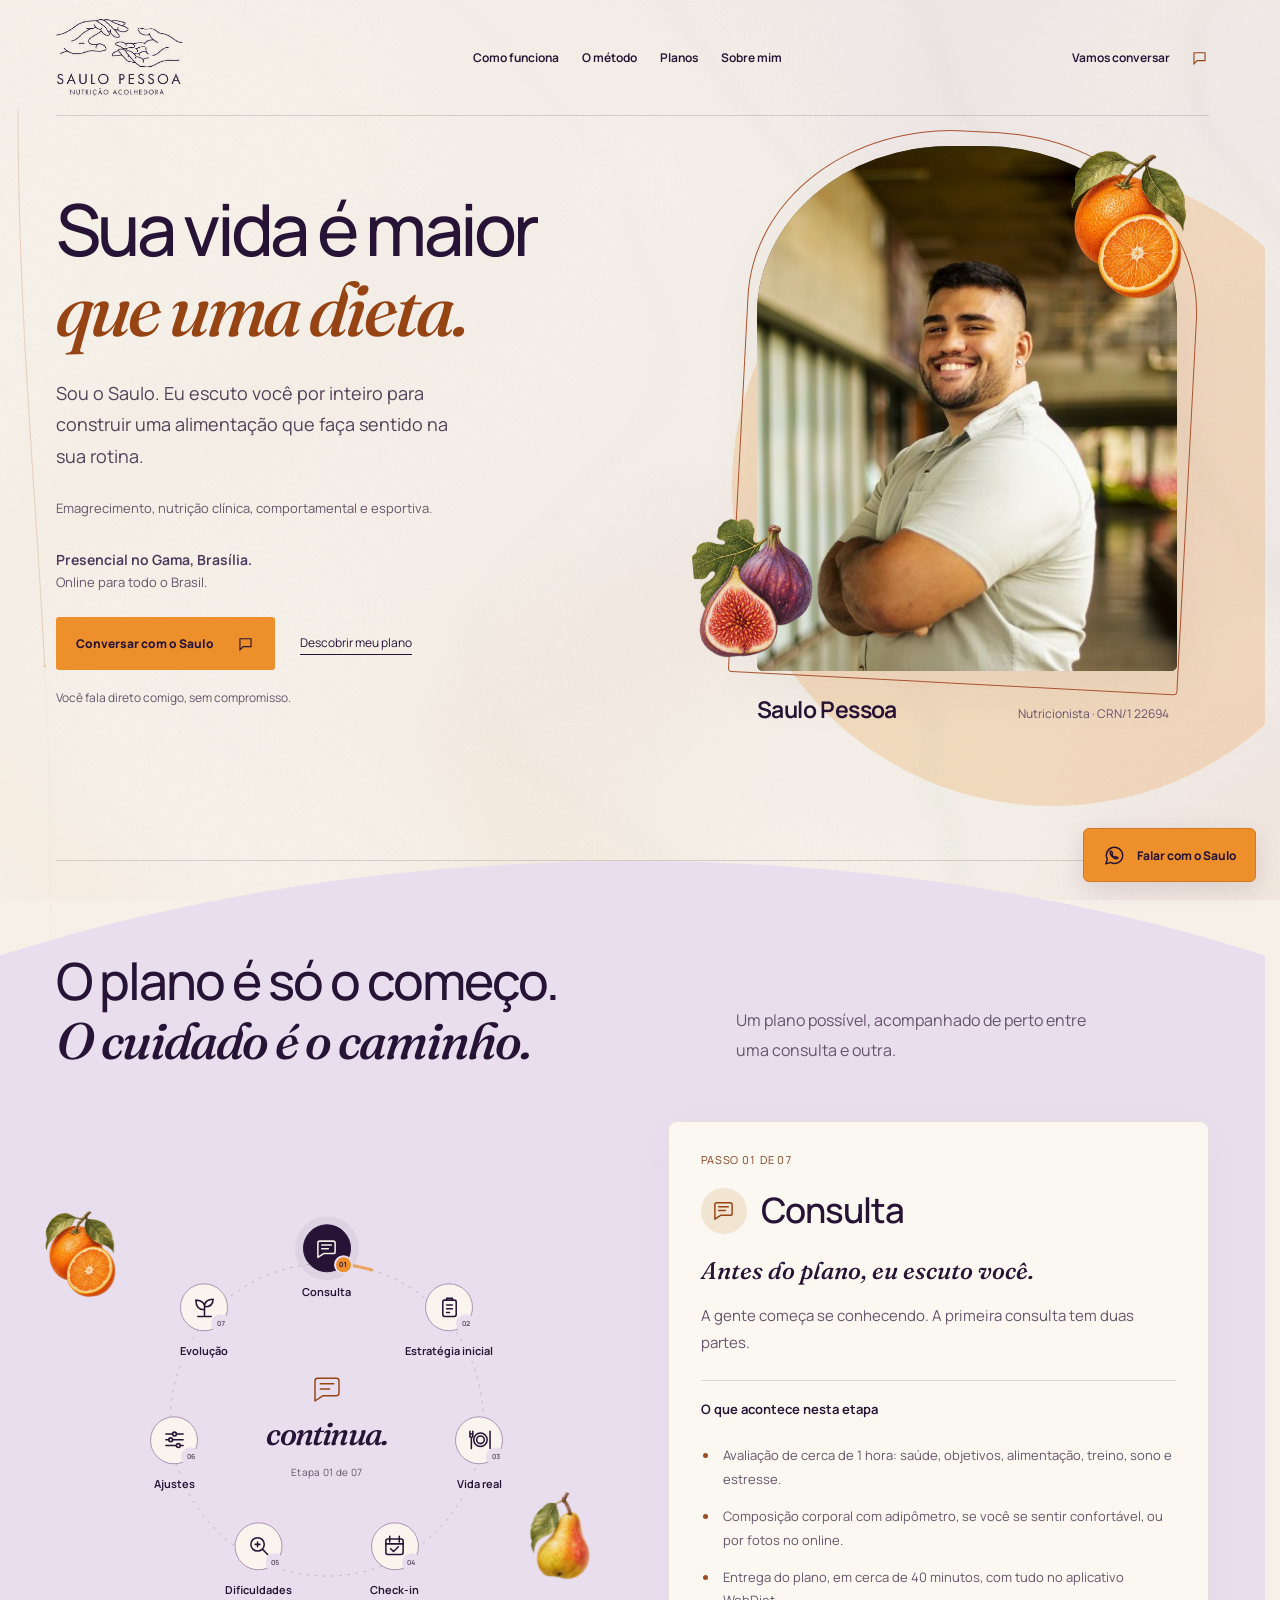
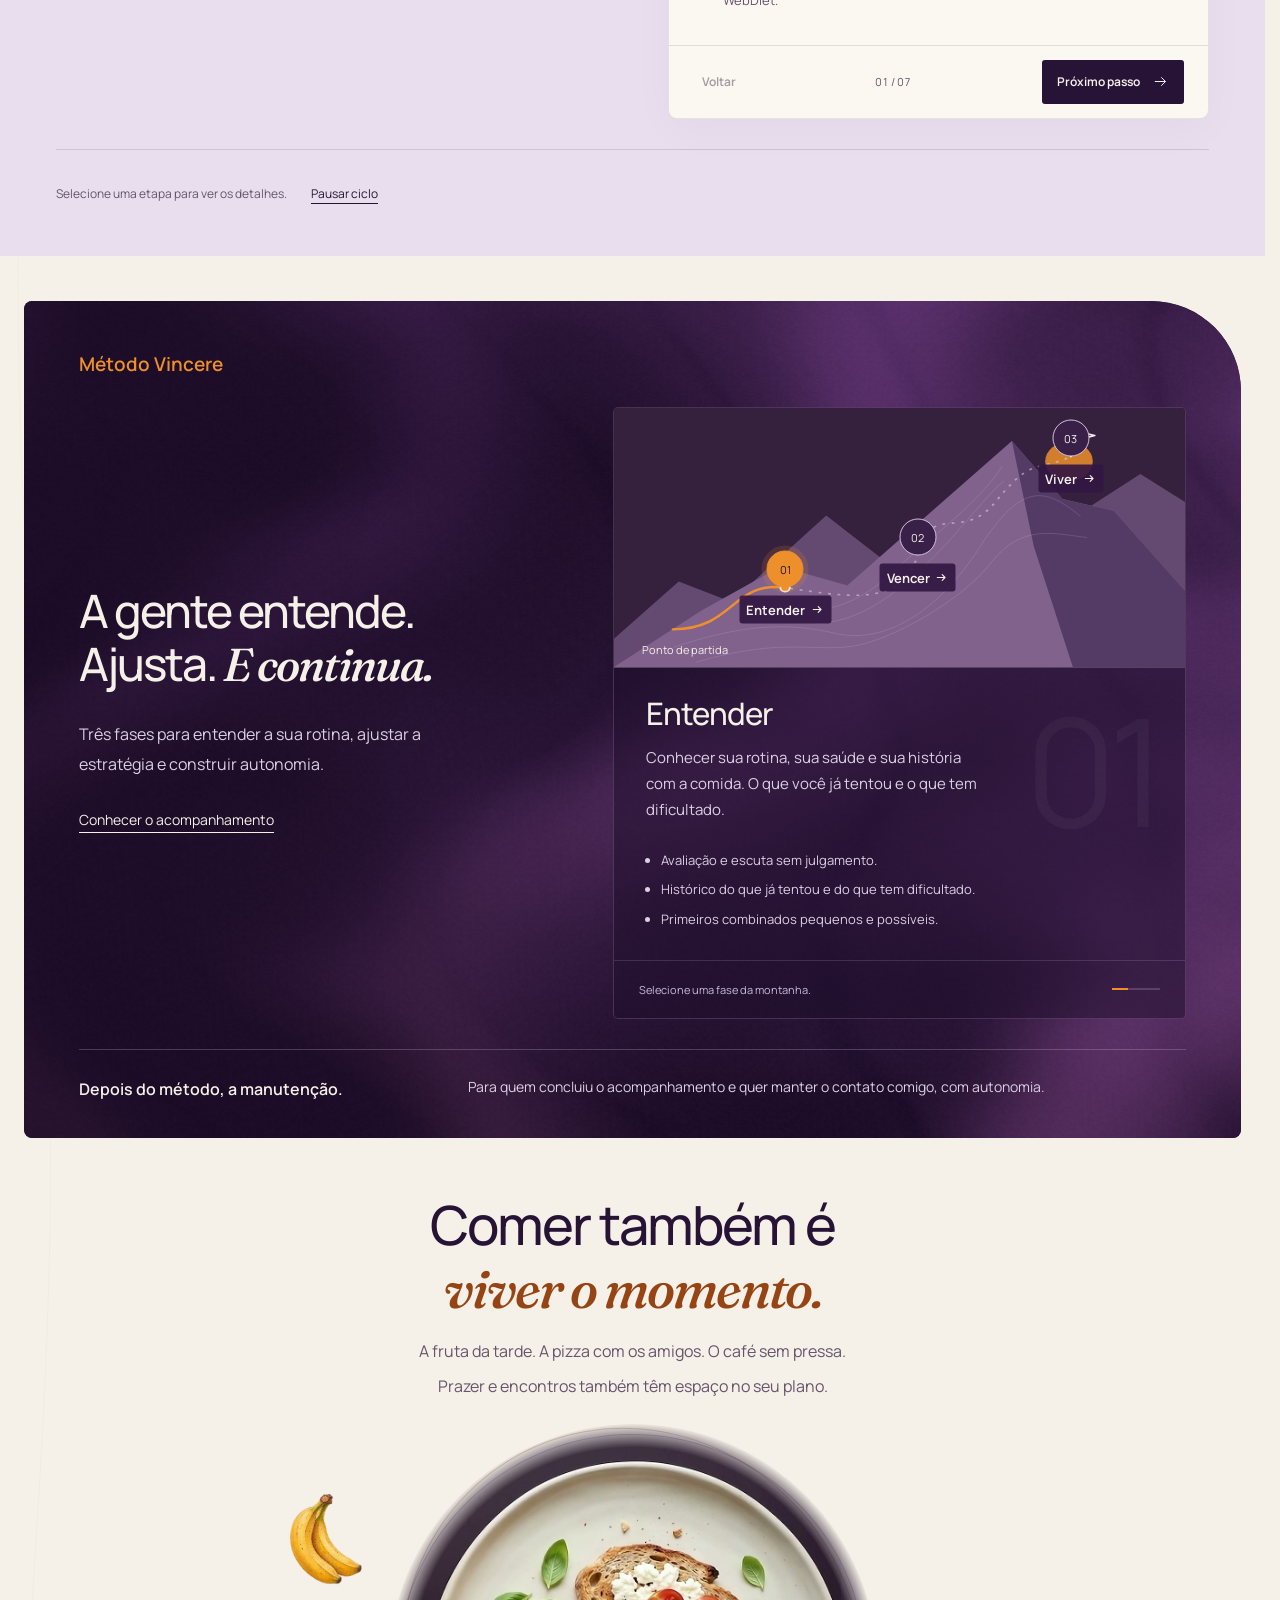
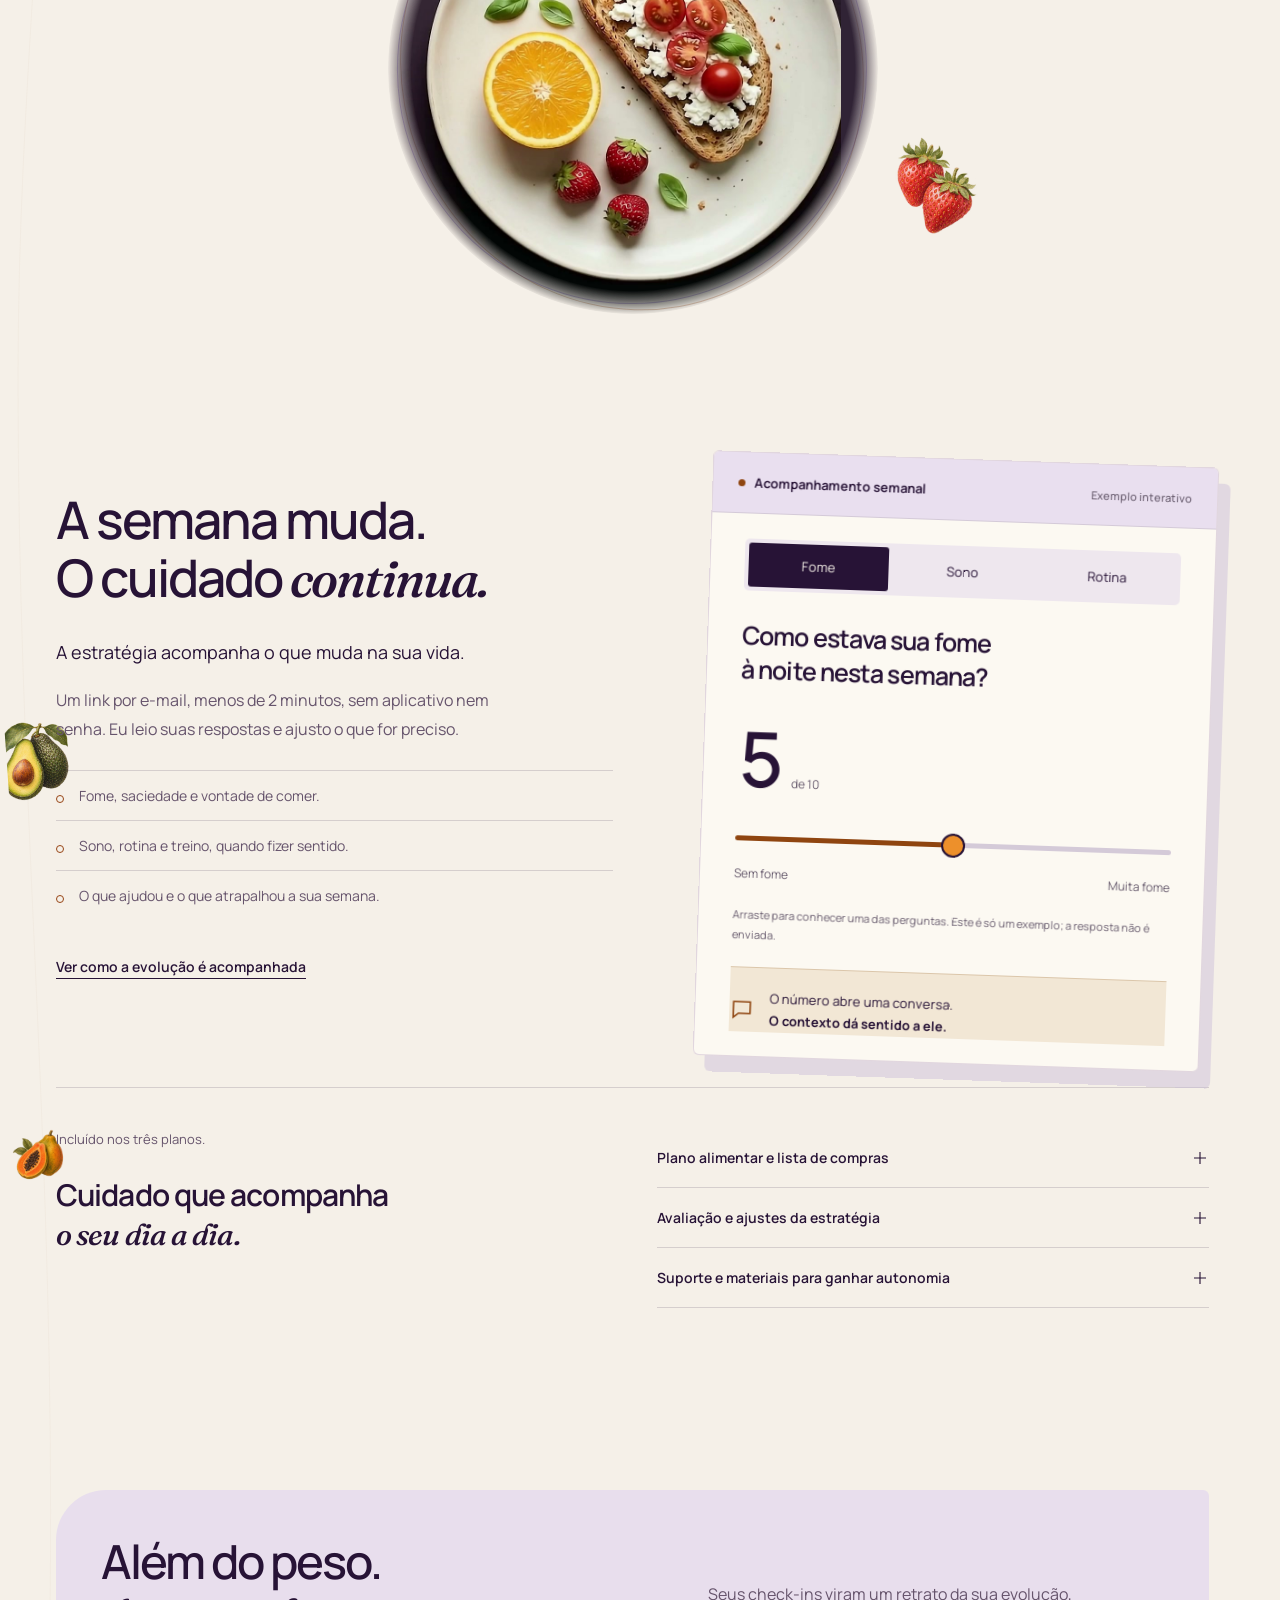
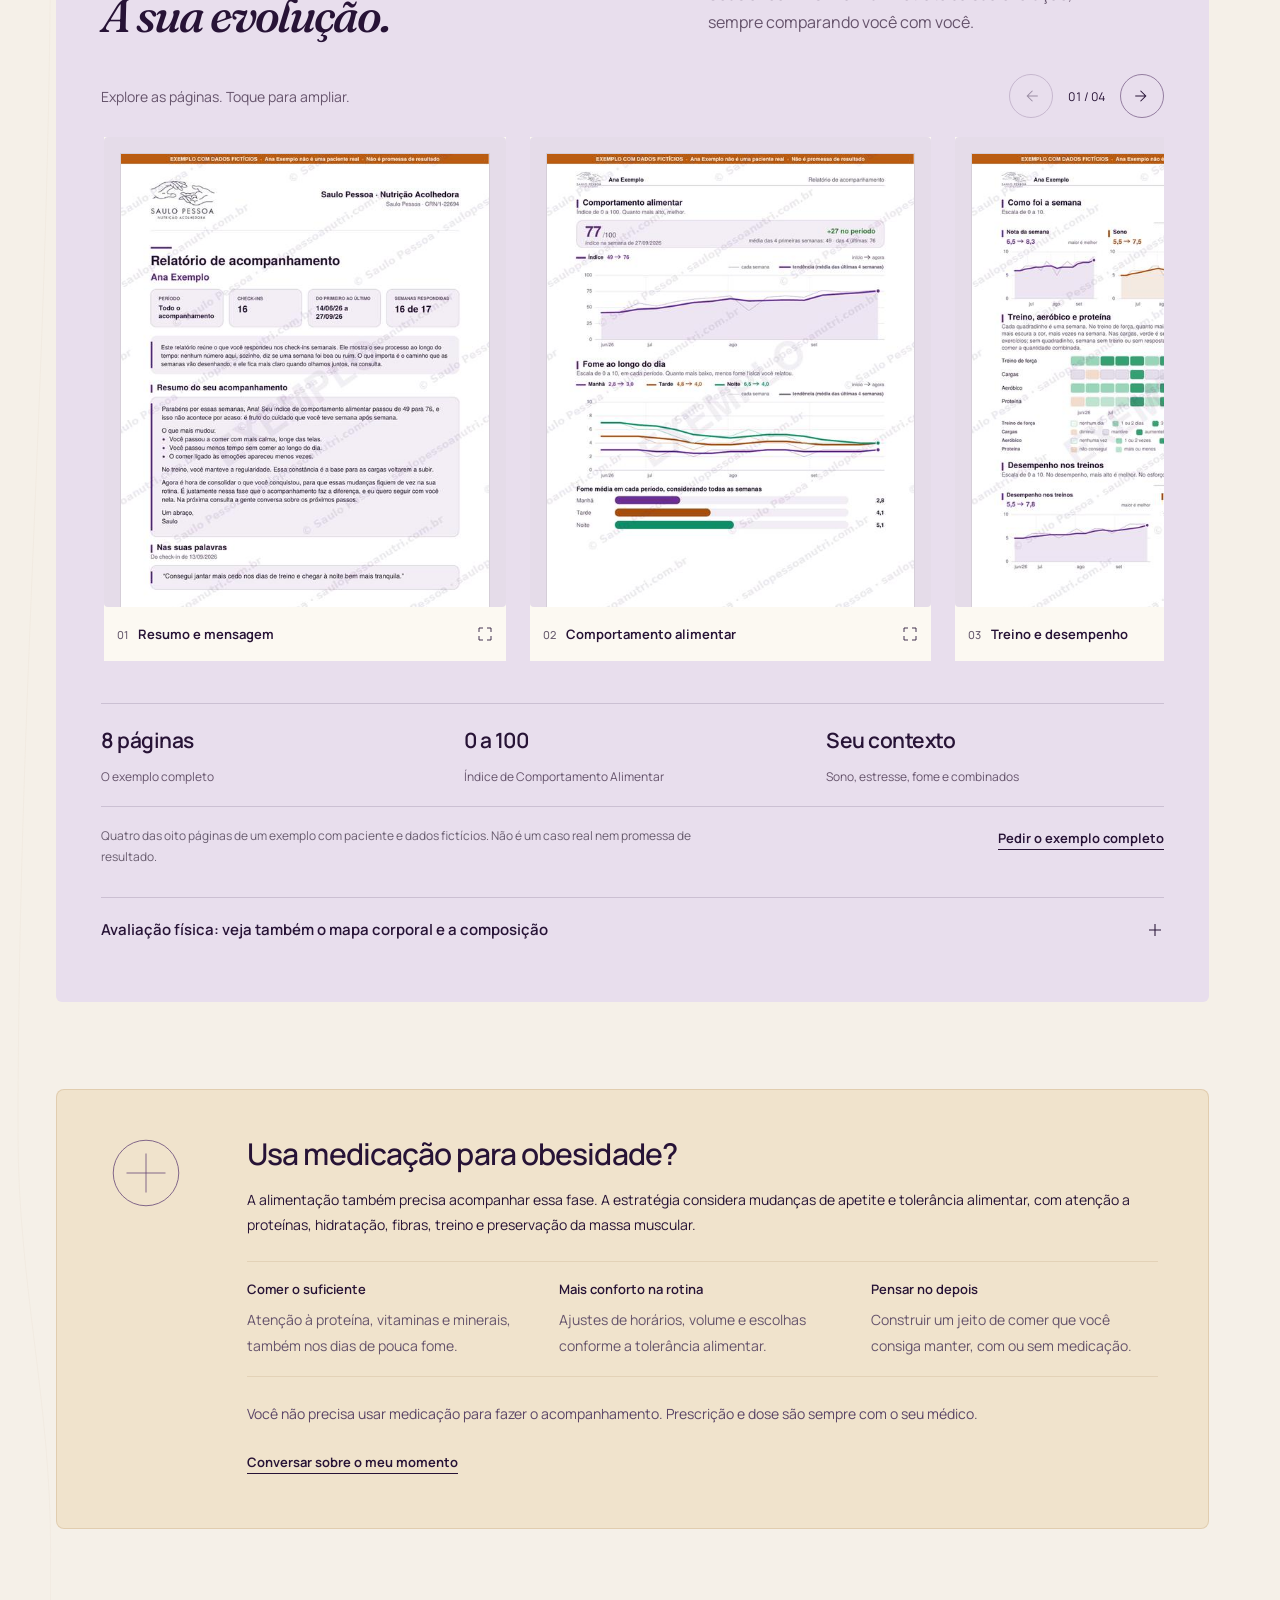
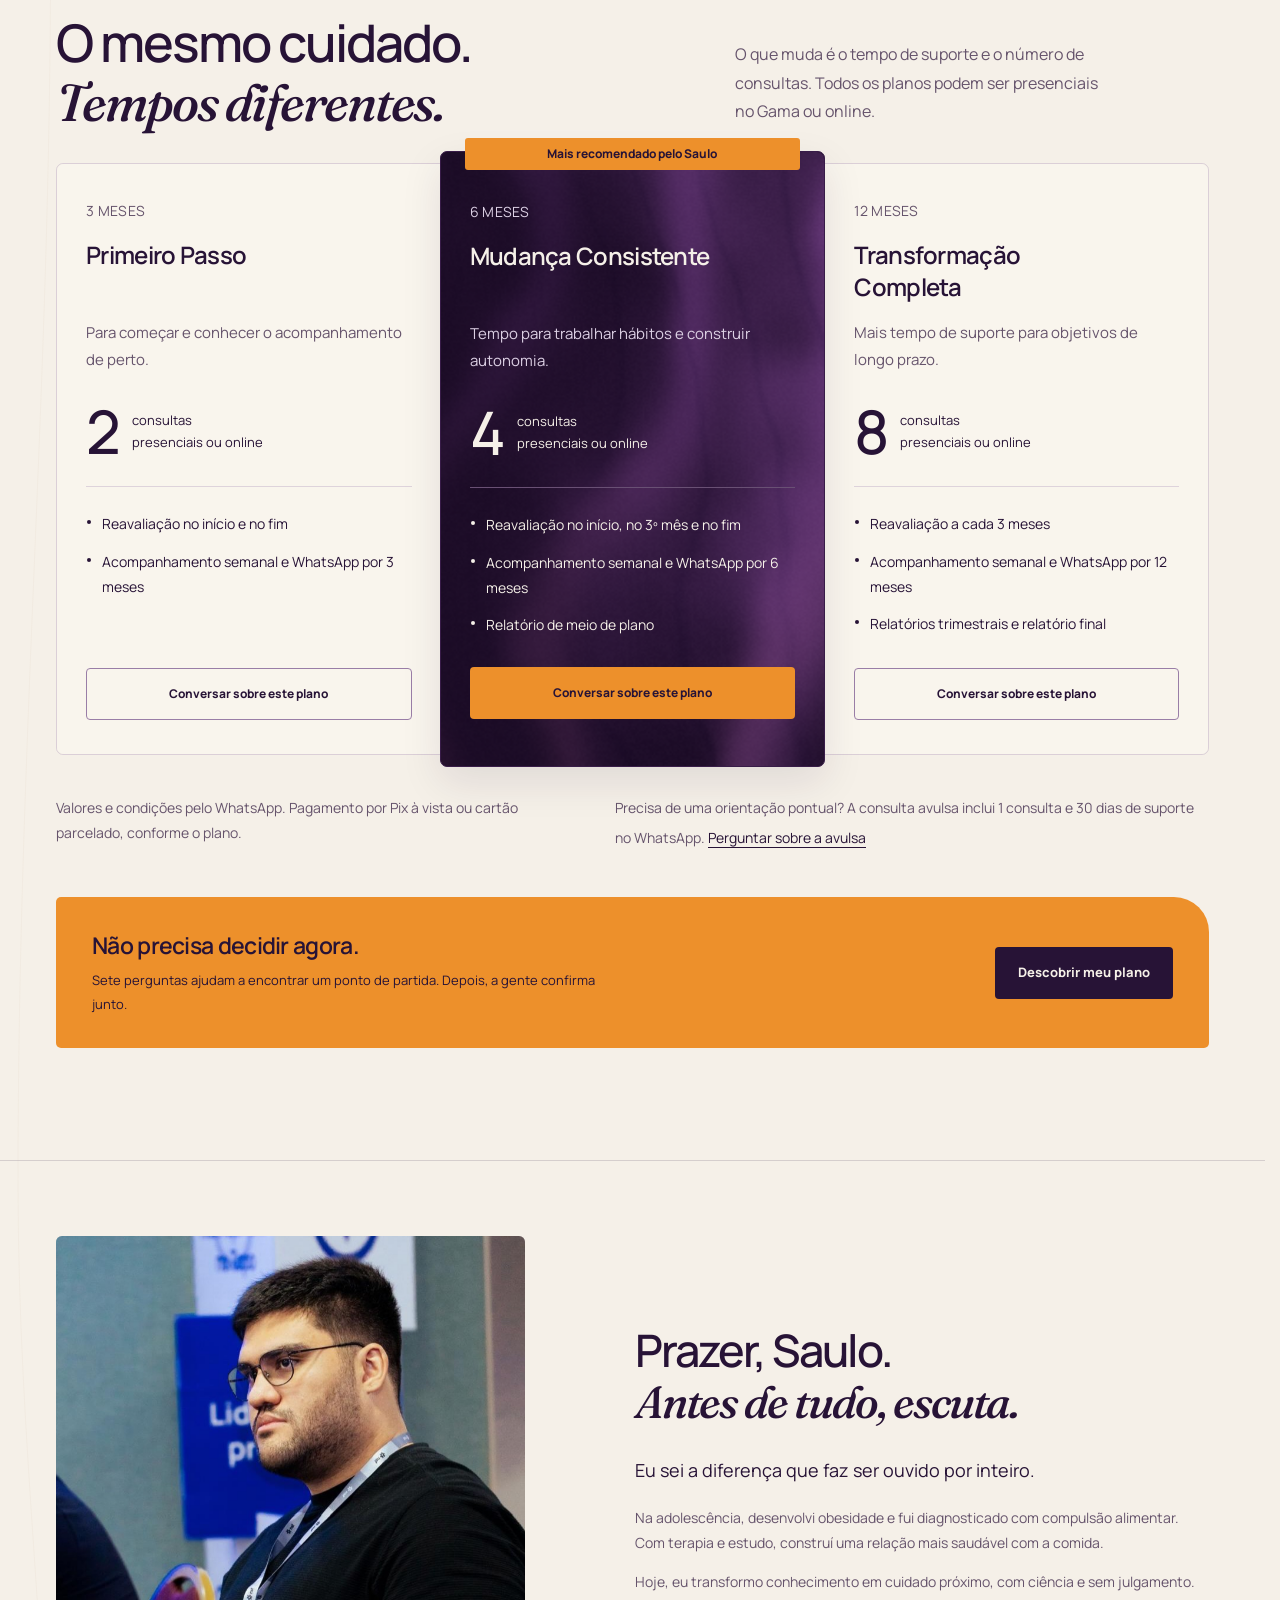
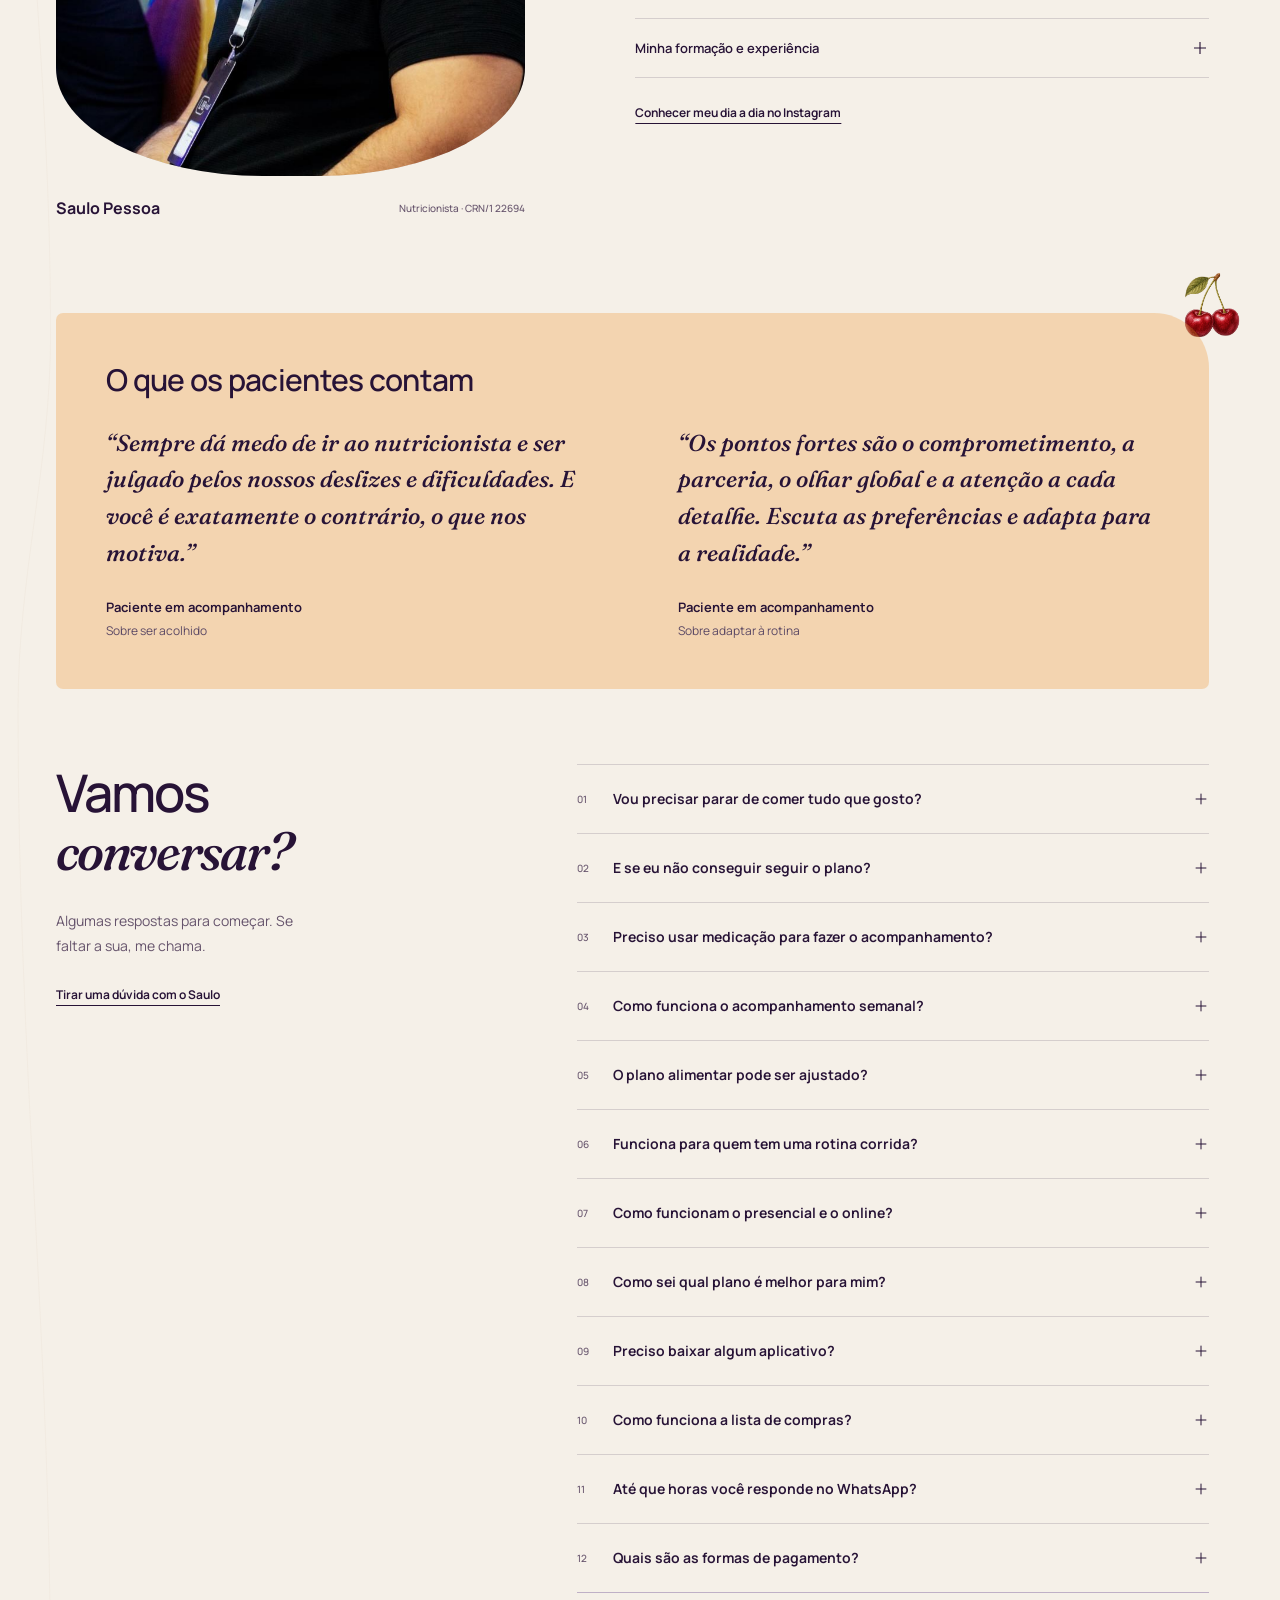
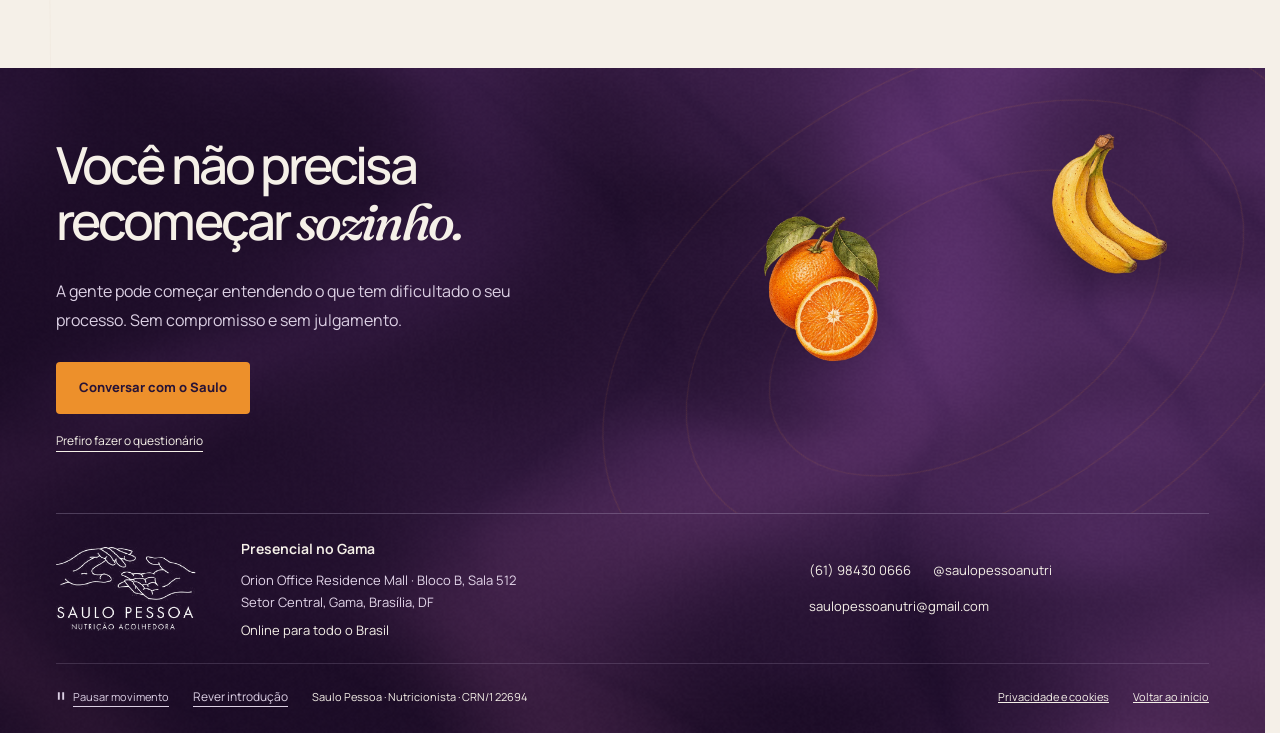
==== commit 38379c73: "Mantem etapas abertas e integra rodape ao encerramento" ====
--- a/index.html
+++ b/index.html
@@ -8,21 +8,21 @@
 <meta property="og:type" content="website"><meta property="og:locale" content="pt_BR"><meta property="og:url" content="https://cristianlf23.github.io/saulo-pessoa-site/"><meta property="og:title" content="Saulo Pessoa | Sua vida é maior que uma dieta"><meta property="og:description" content="Nutrição acolhedora, um plano que cabe na sua rotina e acompanhamento próximo. Presencial no Gama e online."><meta property="og:image" content="https://cristianlf23.github.io/saulo-pessoa-site/assets/social-share.png"><meta property="og:image:width" content="1200"><meta property="og:image:height" content="630"><meta property="og:image:alt" content="Saulo Pessoa, nutrição acolhedora. Sua vida é maior que uma dieta.">
 <meta name="twitter:card" content="summary_large_image"><meta name="twitter:title" content="Saulo Pessoa | Nutrição acolhedora"><meta name="twitter:description" content="Sua vida é maior que uma dieta. Presencial no Gama e online."><meta name="twitter:image" content="https://cristianlf23.github.io/saulo-pessoa-site/assets/social-share.png">
 <link rel="icon" type="image/svg+xml" href="assets/favicon.svg"><link rel="preload" as="font" type="font/woff2" href="assets/fonts/manrope.woff2" crossorigin><link rel="preload" as="image" href="assets/food-poster.jpg">
-<link rel="stylesheet" href="experience.css"><link rel="stylesheet" href="content.css"><link rel="stylesheet" href="site.css?v=83"><link rel="stylesheet" href="v8.css?v=83"><link rel="stylesheet" href="v82.css?v=83"><link rel="stylesheet" href="v83.css?v=85">
-<script src="assets/vendor/gsap.min.js" defer></script><script src="assets/vendor/ScrollTrigger.min.js" defer></script><script src="experience.js?v=85" defer></script><script src="site.js?v=84" defer></script><script src="quiz.js" defer></script><script src="v8.js?v=84" defer></script><script src="v82.js?v=83" defer></script>
+<link rel="stylesheet" href="experience.css"><link rel="stylesheet" href="content.css"><link rel="stylesheet" href="site.css?v=83"><link rel="stylesheet" href="v8.css?v=83"><link rel="stylesheet" href="v82.css?v=83"><link rel="stylesheet" href="v83.css?v=86">
+<script src="assets/vendor/gsap.min.js" defer></script><script src="assets/vendor/ScrollTrigger.min.js" defer></script><script src="experience.js?v=86" defer></script><script src="site.js?v=84" defer></script><script src="quiz.js" defer></script><script src="v8.js?v=86" defer></script><script src="v82.js?v=83" defer></script>
 <script type="application/ld+json">{"@context":"https://schema.org","@type":"ProfessionalService","name":"Saulo Pessoa · Nutrição Acolhedora","url":"https://saulopessoanutri.com.br/","telephone":"+5561984300666","email":"saulopessoanutri@gmail.com","address":{"@type":"PostalAddress","streetAddress":"Orion Office Residence Mall, Bloco B, Sala 512, Setor Central","addressLocality":"Gama, Brasília","addressRegion":"DF","addressCountry":"BR"},"areaServed":"Brasil","sameAs":["https://instagram.com/saulopessoanutri"]}</script>
 </head>
 <body class="edition-v8"><a class="skip" href="#hero-content">Pular para o conteúdo</a><div class="experience site-motion-area" id="inicio"><div class="world" aria-hidden="true"><div class="world-fallback"></div><canvas id="surface"></canvas><div class="reading-shade"></div></div>
 <svg class="contour page-thread" aria-hidden="true" viewBox="0 0 1440 1900" preserveAspectRatio="none"><path class="contour-ghost" d="M40 140C300 100 540 90 790 150S1480 400 1300 680 680 690 540 990 125 1060 180 1310 1200 1600 1320 1820"/><path class="contour-live" d="M40 140C300 100 540 90 790 150S1480 400 1300 680 680 690 540 990 125 1060 180 1310 1200 1600 1320 1820"/><circle class="thread-tip" r="3"/></svg><header class="header wrap"><a class="brand" href="#inicio" aria-label="Saulo Pessoa, início"><img id="header-logo" src="assets/logo-original.png" alt="Saulo Pessoa, Nutrição Acolhedora" width="250" height="150"></a><nav aria-label="Navegação principal"><a href="#como-funciona">Como funciona</a><a href="#metodo">O método</a><a href="#planos">Planos</a><a href="#sobre">Sobre mim</a></nav><a class="contact-link" href="https://wa.me/5561984300666" target="_blank" rel="noopener">Vamos conversar<svg viewBox="0 0 24 24" aria-hidden="true"><path d="M5 6h14v10H9l-4 4V6Z"/></svg></a><button class="menu-toggle" type="button" aria-expanded="false" aria-controls="menu-drawer" aria-haspopup="dialog">Menu<svg viewBox="0 0 20 20" aria-hidden="true"><path d="M3 6h14M3 14h14"/></svg></button></header><noscript><nav class="no-script-nav wrap" aria-label="Navegação sem JavaScript"><a href="#como-funciona">Como funciona</a><a href="#metodo">O método</a><a href="#vida-real">Alimentação e vida real</a><a href="#acompanhamento">O acompanhamento</a><a href="#planos">Planos</a><a href="#sobre">Sobre o Saulo</a><a href="#duvidas">Dúvidas</a></nav></noscript>
-<main id="conteudo" tabindex="-1"><section data-scene class="hero wrap" aria-labelledby="hero-title"><div class="hero-copy" id="hero-content" tabindex="-1"><h1 id="hero-title">Sua vida é maior<br><em>que uma dieta.</em></h1><p class="hero-intro">Sou o Saulo. Eu escuto você por inteiro para construir uma alimentação que faça sentido na sua rotina.</p><p class="hero-specialty">Emagrecimento, nutrição clínica, comportamental e esportiva.</p><p class="hero-location"><strong>Presencial no Gama, Brasília.</strong><span>Online para todo o Brasil.</span></p><div class="actions"><a class="button" href="https://wa.me/5561984300666" target="_blank" rel="noopener"><span>Conversar com o Saulo</span><svg viewBox="0 0 24 24" aria-hidden="true"><path d="M5 6h14v10H9l-4 4V6Z"/></svg></a><a class="secondary" href="https://typebot.co/triagem-site-saulopessoa" data-quiz>Descobrir meu plano</a></div><p class="assurance">Você fala direto comigo, sem compromisso.</p></div><figure class="hero-portrait"><span aria-hidden="true" class="botanical orange hero-orange" data-drift="-55"></span><span aria-hidden="true" class="botanical fig hero-fig" data-drift="65"></span><div class="portrait-trace" aria-hidden="true"></div><div class="portrait-window"><img src="assets/saulo-portrait.jpg" alt="Saulo Pessoa, nutricionista, sorrindo de braços cruzados" width="560" height="700" fetchpriority="high"></div><figcaption><strong>Saulo Pessoa</strong><span>Nutricionista · CRN/1 22694</span></figcaption></figure><div class="hero-footer"></div></section><section data-scene class="care-cycle" id="como-funciona" aria-labelledby="cycle-heading"><div class="wrap"><div class="cycle-heading"><div><h2 id="cycle-heading">O plano é só o começo.<br><em>O cuidado é o caminho.</em></h2></div><p>Um plano possível, acompanhado de perto entre uma consulta e outra.</p></div><div class="cycle-stage"><span aria-hidden="true" class="botanical orange cycle-orange" data-drift="35"></span><span aria-hidden="true" class="botanical pear cycle-pear" data-drift="-35"></span><div class="cycle-layout"><div class="cycle-map"><svg viewBox="0 0 500 500" aria-hidden="true"><circle class="cycle-track" cx="250" cy="250" r="190"/><circle class="cycle-reveal" cx="250" cy="250" r="190" transform="rotate(-90 250 250)"/><circle class="cycle-route" cx="250" cy="250" r="190" transform="rotate(-90 250 250)"/><g class="cycle-flow"><circle class="cycle-flow-trail" cx="250" cy="250" r="190" transform="rotate(-90 250 250)"/><circle class="cycle-flow-dot" cx="250" cy="60" r="5"/></g><circle class="cycle-marker" cx="250" cy="60" r="6"/></svg><div class="cycle-center" aria-hidden="true"><span class="cycle-active-icon"><svg viewBox="0 0 24 24" aria-hidden="true"><path d="M5 4h14a2 2 0 0 1 2 2v9a2 2 0 0 1-2 2H9l-6 4V6a2 2 0 0 1 2-2Z"/><path d="M7 8h10M7 12h7"/></svg></span><span>UM CUIDADO QUE</span><em>continua.</em><small class="cycle-center-step">Passo 01 de 07</small></div><button type="button" class="cycle-stop" data-cycle="0" aria-controls="cycle-panel-0" aria-pressed="true" style="--x:50.000%;--y:12.000%"><b><svg viewBox="0 0 24 24" aria-hidden="true"><path d="M5 4h14a2 2 0 0 1 2 2v9a2 2 0 0 1-2 2H9l-6 4V6a2 2 0 0 1 2-2Z"/><path d="M7 8h10M7 12h7"/></svg><small class="cycle-order">01</small></b><span>Consulta</span></button><button type="button" class="cycle-stop" data-cycle="1" aria-controls="cycle-panel-1" aria-pressed="false" style="--x:79.710%;--y:26.307%"><b><svg viewBox="0 0 24 24" aria-hidden="true"><rect x="5" y="4" width="14" height="17" rx="2"/><path d="M9 4V2h6v2M9 9h6M9 13h6M9 17h3"/></svg><small class="cycle-order">02</small></b><span>Estratégia inicial</span></button><button type="button" class="cycle-stop" data-cycle="2" aria-controls="cycle-panel-2" aria-pressed="false" style="--x:87.047%;--y:58.456%"><b><svg viewBox="0 0 24 24" aria-hidden="true"><circle cx="13" cy="12" r="7"/><circle cx="13" cy="12" r="4"/><path d="M2 3v6m3-6v6M2 6h3M3.5 9v12M23 3v18"/></svg><small class="cycle-order">03</small></b><span>Vida real</span></button><button type="button" class="cycle-stop" data-cycle="3" aria-controls="cycle-panel-3" aria-pressed="false" style="--x:66.488%;--y:84.237%"><b><svg viewBox="0 0 24 24" aria-hidden="true"><rect x="3" y="5" width="18" height="16" rx="2"/><path d="M7 2v6m10-6v6M3 10h18m-13 5 3 3 5-5"/></svg><small class="cycle-order">04</small></b><span>Check-in</span></button><button type="button" class="cycle-stop" data-cycle="4" aria-controls="cycle-panel-4" aria-pressed="false" style="--x:33.512%;--y:84.237%"><b><svg viewBox="0 0 24 24" aria-hidden="true"><circle cx="10.5" cy="10.5" r="7"/><path d="m16 16 5 5M8 10.5h5M10.5 8v5"/></svg><small class="cycle-order">05</small></b><span>Dificuldades</span></button><button type="button" class="cycle-stop" data-cycle="5" aria-controls="cycle-panel-5" aria-pressed="false" style="--x:12.953%;--y:58.456%"><b><svg viewBox="0 0 24 24" aria-hidden="true"><path d="M3 6h7m4 0h7M3 12h3m4 0h11M3 18h11m4 0h3"/><circle cx="12" cy="6" r="2"/><circle cx="8" cy="12" r="2"/><circle cx="16" cy="18" r="2"/></svg><small class="cycle-order">06</small></b><span>Ajustes</span></button><button type="button" class="cycle-stop" data-cycle="6" aria-controls="cycle-panel-6" aria-pressed="false" style="--x:20.290%;--y:26.307%"><b><svg viewBox="0 0 24 24" aria-hidden="true"><path d="M12 21v-9M12 14C4 14 3 8 3 4c6 0 10 3 9 10Zm0-3c0-6 4-8 9-8 0 5-3 8-9 8ZM5 21h14"/></svg><small class="cycle-order">07</small></b><span>Evolução</span></button></div><div class="cycle-reading"><div class="cycle-panels"><article class="cycle-panel" id="cycle-panel-0" aria-labelledby="cycle-title-0"><p class="cycle-kicker">Passo 01 de 07</p><div class="cycle-panel-title"><span class="cycle-detail-icon" aria-hidden="true"><svg viewBox="0 0 24 24" aria-hidden="true"><path d="M5 4h14a2 2 0 0 1 2 2v9a2 2 0 0 1-2 2H9l-6 4V6a2 2 0 0 1 2-2Z"/><path d="M7 8h10M7 12h7"/></svg></span><h3 id="cycle-title-0">Consulta</h3></div><p class="cycle-lead">Antes do plano, eu escuto você.</p><p>A gente começa se conhecendo. A primeira consulta tem duas partes.</p><details class="cycle-details"><summary>O que acontece nesta etapa<svg viewBox="0 0 24 24" aria-hidden="true"><path d="M4 12h16M12 4v16"/></svg></summary><div class="cycle-detail-body"><ul><li>Avaliação de cerca de 1 hora: saúde, objetivos, alimentação, treino, sono e estresse.</li><li>Composição corporal com adipômetro, se você se sentir confortável, ou por fotos no online.</li><li>Entrega do plano, em cerca de 40 minutos, com tudo no aplicativo WebDiet.</li></ul></div></details></article><article class="cycle-panel" id="cycle-panel-1" aria-labelledby="cycle-title-1"><p class="cycle-kicker">Passo 02 de 07</p><div class="cycle-panel-title"><span class="cycle-detail-icon" aria-hidden="true"><svg viewBox="0 0 24 24" aria-hidden="true"><rect x="5" y="4" width="14" height="17" rx="2"/><path d="M9 4V2h6v2M9 9h6M9 13h6M9 17h3"/></svg></span><h3 id="cycle-title-1">Estratégia inicial</h3></div><p class="cycle-lead">Um plano para a sua vida de hoje.</p><p>A estratégia parte da rotina que você tem, sem depender de uma semana ideal.</p><details class="cycle-details"><summary>O que acontece nesta etapa<svg viewBox="0 0 24 24" aria-hidden="true"><path d="M4 12h16M12 4v16"/></svg></summary><div class="cycle-detail-body"><ul><li>Começa pelo que dá para mudar agora.</li><li>Respeita o que você gosta e o que não come de jeito nenhum.</li><li>Primeiros combinados pequenos e claros.</li></ul></div></details></article><article class="cycle-panel" id="cycle-panel-2" aria-labelledby="cycle-title-2"><p class="cycle-kicker">Passo 03 de 07 · Toda semana</p><div class="cycle-panel-title"><span class="cycle-detail-icon" aria-hidden="true"><svg viewBox="0 0 24 24" aria-hidden="true"><circle cx="13" cy="12" r="7"/><circle cx="13" cy="12" r="4"/><path d="M2 3v6m3-6v6M2 6h3M3.5 9v12M23 3v18"/></svg></span><h3 id="cycle-title-2">Vida real</h3></div><p class="cycle-lead">A semana acontece. O plano também.</p><p>Semana corrida, festa e viagem fazem parte. Você coloca em prática do jeito que a semana permitir.</p><details class="cycle-details"><summary>O que acontece nesta etapa<svg viewBox="0 0 24 24" aria-hidden="true"><path d="M4 12h16M12 4v16"/></svg></summary><div class="cycle-detail-body"><ul><li>Não precisa ser perfeito para contar.</li><li>Surgiu uma dúvida no meio da semana? Me chama no WhatsApp.</li><li>Uma semana difícil também mostra o que precisa mudar.</li></ul></div></details></article><article class="cycle-panel" id="cycle-panel-3" aria-labelledby="cycle-title-3"><p class="cycle-kicker">Passo 04 de 07 · Toda semana</p><div class="cycle-panel-title"><span class="cycle-detail-icon" aria-hidden="true"><svg viewBox="0 0 24 24" aria-hidden="true"><rect x="3" y="5" width="18" height="16" rx="2"/><path d="M7 2v6m10-6v6M3 10h18m-13 5 3 3 5-5"/></svg></span><h3 id="cycle-title-3">Check-in</h3></div><p class="cycle-lead">Uma conversa que acontece toda semana.</p><p>Pelo celular, você me conta como foi. O link chega por e-mail e não precisa baixar nada.</p><details class="cycle-details"><summary>O que acontece nesta etapa<svg viewBox="0 0 24 24" aria-hidden="true"><path d="M4 12h16M12 4v16"/></svg></summary><div class="cycle-detail-body"><ul><li>Fome, saciedade, sono, estresse, treino e como foi seguir o plano.</li><li>Eu acompanho suas respostas semana a semana.</li><li>É daí que sai o seu relatório de evolução.</li></ul></div></details></article><article class="cycle-panel" id="cycle-panel-4" aria-labelledby="cycle-title-4"><p class="cycle-kicker">Passo 05 de 07 · Toda semana</p><div class="cycle-panel-title"><span class="cycle-detail-icon" aria-hidden="true"><svg viewBox="0 0 24 24" aria-hidden="true"><circle cx="10.5" cy="10.5" r="7"/><path d="m16 16 5 5M8 10.5h5M10.5 8v5"/></svg></span><h3 id="cycle-title-4">Dificuldades</h3></div><p class="cycle-lead">O que não funcionou vira informação.</p><p>A gente olha junto o que ajudou e o que atrapalhou, sem julgamento.</p><details class="cycle-details"><summary>O que acontece nesta etapa<svg viewBox="0 0 24 24" aria-hidden="true"><path d="M4 12h16M12 4v16"/></svg></summary><div class="cycle-detail-body"><ul><li>O que travou: horário, fome, cansaço, emoção ou rotina.</li><li>O que funcionou e vale manter.</li><li>O que não deu certo vira informação, e não culpa.</li></ul></div></details></article><article class="cycle-panel" id="cycle-panel-5" aria-labelledby="cycle-title-5"><p class="cycle-kicker">Passo 06 de 07 · Toda semana</p><div class="cycle-panel-title"><span class="cycle-detail-icon" aria-hidden="true"><svg viewBox="0 0 24 24" aria-hidden="true"><path d="M3 6h7m4 0h7M3 12h3m4 0h11M3 18h11m4 0h3"/><circle cx="12" cy="6" r="2"/><circle cx="8" cy="12" r="2"/><circle cx="16" cy="18" r="2"/></svg></span><h3 id="cycle-title-5">Ajustes</h3></div><p class="cycle-lead">A estratégia muda junto com você.</p><p>O plano pode mudar sem esperar a próxima consulta.</p><details class="cycle-details"><summary>O que acontece nesta etapa<svg viewBox="0 0 24 24" aria-hidden="true"><path d="M4 12h16M12 4v16"/></svg></summary><div class="cycle-detail-body"><ul><li>Trocas de refeições, horários ou quantidades.</li><li>Novos combinados para a semana seguinte.</li><li>O ciclo recomeça com o plano mais ajustado à sua realidade.</li></ul></div></details></article><article class="cycle-panel" id="cycle-panel-6" aria-labelledby="cycle-title-6"><p class="cycle-kicker">Passo 07 de 07</p><div class="cycle-panel-title"><span class="cycle-detail-icon" aria-hidden="true"><svg viewBox="0 0 24 24" aria-hidden="true"><path d="M12 21v-9M12 14C4 14 3 8 3 4c6 0 10 3 9 10Zm0-3c0-6 4-8 9-8 0 5-3 8-9 8ZM5 21h14"/></svg></span><h3 id="cycle-title-6">Evolução</h3></div><p class="cycle-lead">Você comparado com você.</p><p>A cada volta do ciclo, o plano fica mais parecido com você.</p><details class="cycle-details"><summary>O que acontece nesta etapa<svg viewBox="0 0 24 24" aria-hidden="true"><path d="M4 12h16M12 4v16"/></svg></summary><div class="cycle-detail-body"><ul><li>Relatório de evolução feito com as suas respostas.</li><li>Reavaliação nas consultas do plano.</li><li>Autonomia para seguir fazendo as suas escolhas.</li></ul></div></details></article></div><div class="cycle-controls" hidden><button type="button" data-cycle-prev>Voltar</button><span class="cycle-count" aria-live="polite">01 / 07</span><button type="button" data-cycle-next>Próximo passo<svg viewBox="0 0 24 24" aria-hidden="true"><path d="M4 12h15m-6-6 6 6-6 6"/></svg></button></div></div></div></div><div class="cycle-motion-control"><span>Selecione uma etapa para ver os detalhes.</span><button type="button" id="cycle-motion" aria-pressed="false" hidden>Pausar ciclo</button></div><p class="cycle-bottom">Não é uma linha reta. É um acompanhamento que se adapta à sua vida.</p></div></section><section data-scene class="method wrap" id="metodo" aria-labelledby="method-title" data-violet><canvas class="violet-surface" aria-hidden="true"></canvas><div class="method-name">Método Vincere</div><div class="method-layout"><div class="method-copy"><h2 id="method-title">A gente entende.<br>Ajusta. <em>E continua.</em></h2><p>Três fases para entender a sua rotina, ajustar a estratégia e construir autonomia.</p><a class="secondary" href="https://wa.me/5561984300666" target="_blank" rel="noopener">Conhecer o acompanhamento</a></div><div class="method-console"><div class="mountain-journey" aria-label="Jornada do Método Vincere"><svg class="mountain-art" viewBox="0 0 600 330" preserveAspectRatio="none" aria-hidden="true"><circle class="mountain-sun" cx="478" cy="68" r="25"/><path class="mountain-back" d="M0 294 68 221 123 247 223 137 305 214 393 102 470 149 553 84 600 120V330H0Z"/><path class="mountain-main" d="M0 330 92 258 175 202 245 226 418 42 471 116 525 131 600 233V330Z"/><path class="mountain-face" d="m418 42 53 74 54 15 75 102v97H482l-41-154Z"/><g class="mountain-contours"><path d="M62 305c70-28 117-33 170-18s109-28 153-111 69-74 105-38M86 324c86-31 121-14 162-20s117-58 149-108 68-35 100-31M188 261c58-2 84-28 114-62s80-76 106-125M213 274c56 0 106-63 130-93s55-79 67-88"/></g><path class="mountain-trail" d="M62 282C126 282 124 220 180 229S303 258 319 187 365 174 402 118 445 81 480 62"/><path class="mountain-progress" d="M62 282C126 282 124 220 180 229S303 258 319 187 365 174 402 118 445 81 480 62"/><circle class="mountain-hiker" cx="180" cy="229" r="5"/><path class="mountain-flag" d="M480 62V28m0 0 25 7-25 8"/></svg><div class="phase-tabs mountain-stops" aria-label="Fases do Método Vincere"><a href="#entender" class="phase-tab is-active" data-phase="0" aria-current="step" style="--mx:30%;--my:69.4%"><span>01</span><strong>Entender<svg class="phase-hint" viewBox="0 0 20 20" aria-hidden="true"><path d="M4 10h11m-4-4 4 4-4 4"/></svg></strong></a><a href="#vencer" class="phase-tab" data-phase="1" style="--mx:53.2%;--my:56.7%"><span>02</span><strong>Vencer<svg class="phase-hint" viewBox="0 0 20 20" aria-hidden="true"><path d="M4 10h11m-4-4 4 4-4 4"/></svg></strong></a><a href="#viver" class="phase-tab" data-phase="2" style="--mx:80%;--my:18.8%"><span>03</span><strong>Viver<svg class="phase-hint" viewBox="0 0 20 20" aria-hidden="true"><path d="M4 10h11m-4-4 4 4-4 4"/></svg></strong></a></div><span class="mountain-start">Ponto de partida</span></div><div class="phases"><article class="phase is-active" id="entender"><span class="phase-number" aria-hidden="true">01</span><h3>Entender</h3><p>Conhecer sua rotina, sua saúde e sua história com a comida. O que você já tentou e o que tem dificultado.</p><ul><li>Avaliação e escuta sem julgamento.</li><li>Histórico do que já tentou e do que tem dificultado.</li><li>Primeiros combinados pequenos e possíveis.</li></ul></article><article class="phase" id="vencer"><span class="phase-number" aria-hidden="true">02</span><h3>Vencer</h3><p>Acompanhamento semanal para perceber o que funcionou e ajustar o que precisa. Você não precisa esperar a próxima consulta.</p><ul><li>Acompanhamento semanal e Diário Alimentar.</li><li>Plano ajustado à sua rotina real.</li><li>WhatsApp para as dúvidas do dia a dia.</li></ul></article><article class="phase" id="viver"><span class="phase-number" aria-hidden="true">03</span><h3>Viver</h3><p>Construir autonomia para continuar, com uma transição guiada e orientação para reconhecer as dificuldades no caminho.</p><ul><li>Avaliação final e relatório da jornada.</li><li>Transição guiada para seguir com autonomia.</li><li>O que fazer se sentir que está regredindo.</li></ul></article></div><div class="phase-foot"><span>Selecione uma fase da montanha.</span><span class="phase-progress" aria-hidden="true"><i></i></span></div></div></div><div class="maintenance"><strong>Depois do método, a manutenção.</strong><p>Para quem concluiu o acompanhamento e quer manter o contato comigo, com autonomia.</p></div></section><section data-scene class="real-life wrap" id="vida-real" aria-labelledby="life-title"><div class="life-copy"><h2 id="life-title">Comer também é<br><em>viver o momento.</em></h2><p>A fruta da tarde. A pizza com os amigos. O café sem pressa.</p><p>Prazer e encontros também têm espaço no seu plano.</p></div><div class="food-scene" aria-hidden="true"><div class="food-halo"></div><span aria-hidden="true" class="botanical banana life-banana" data-drift="55"></span><span aria-hidden="true" class="botanical strawberry life-strawberry" data-drift="-45"></span><div class="plate-turn"><div class="food-mask"><img id="poster" src="assets/food-poster.jpg" alt="" width="1920" height="1080" loading="lazy"><video id="food" muted playsinline loop preload="none" poster="assets/food-poster.jpg" hidden></video></div></div></div></section><div class="continuation"><section data-scene class="weekly section-space" id="acompanhamento" aria-labelledby="weekly-title"><span class="botanical botanical-new papaya included-papaya" aria-hidden="true"></span><div class="wrap"><div class="weekly-layout"><div><h2 id="weekly-title">A semana muda.<br>O cuidado <em>continua.</em></h2><p class="section-intro">A estratégia acompanha o que muda na sua vida.</p><p>Um link por e-mail, menos de 2 minutos, sem aplicativo nem senha. Eu leio suas respostas e ajusto o que for preciso.</p><ul class="plain-list"><li>Fome, saciedade e vontade de comer.</li><li>Sono, rotina e treino, quando fizer sentido.</li><li>O que ajudou e o que atrapalhou a sua semana.</li></ul><a class="text-link" href="#relatorios">Ver como a evolução é acompanhada</a></div><div class="checkin-demo"><div class="demo-top"><span class="demo-dot" aria-hidden="true"></span><span>Acompanhamento semanal</span><small>Exemplo interativo</small></div><div class="demo-body"><div class="demo-tabs" role="group" aria-label="Escolha uma pergunta de exemplo"><button type="button" data-demo="0" aria-pressed="true">Fome</button><button type="button" data-demo="1" aria-pressed="false">Sono</button><button type="button" data-demo="2" aria-pressed="false">Rotina</button></div><h3 id="demo-question">Como estava sua fome<br>à noite nesta semana?</h3><div class="range-value"><output for="hunger" id="hunger-value">5</output><span>de 10</span></div><label class="sr-only" for="hunger" id="demo-input-label">Fome à noite, de zero a dez</label><input type="range" id="hunger" min="0" max="10" value="5" step="1" aria-describedby="hunger-note"><div class="range-labels"><span>Sem fome</span><span>Muita fome</span></div><p id="hunger-note">Arraste para conhecer uma das perguntas. Este é só um exemplo; a resposta não é enviada.</p><div class="demo-message"><svg viewBox="0 0 24 24" aria-hidden="true"><path d="M4 5h16v11H9l-5 4V5Z"/></svg><p>O número abre uma conversa.<br><strong>O contexto dá sentido a ele.</strong></p></div></div></div></div><span aria-hidden="true" class="botanical avocado weekly-avocado" data-drift="-50"></span><div class="included"><div><p class="included-context">Incluído nos três planos.</p><h3>Cuidado que acompanha<br><em>o seu dia a dia.</em></h3></div><div class="included-items"><details><summary>Plano alimentar e lista de compras<svg viewBox="0 0 24 24" aria-hidden="true"><path d="M4 12h16M12 4v16"/></svg></summary><p>Plano individualizado no WebDiet e em PDF. Lista de compras para 7 ou 31 dias, calculada a partir do plano e descontando o que você já tem em casa. Acesso ao portal enviado por e-mail.</p></details><details><summary>Avaliação e ajustes da estratégia<svg viewBox="0 0 24 24" aria-hidden="true"><path d="M4 12h16M12 4v16"/></svg></summary><p>Avaliação física com relatório no presencial ou por fotos no online, com seu consentimento. Ajustes quando a estratégia não estiver funcionando na sua rotina.</p></details><details><summary>Suporte e materiais para ganhar autonomia<svg viewBox="0 0 24 24" aria-hidden="true"><path d="M4 12h16M12 4v16"/></svg></summary><p>WhatsApp das 9h às 21h, acompanhamento semanal, Diário Alimentar e materiais de apoio: receitas, escala de fome e saciedade, lanches práticos e plano B para semanas difíceis. Quando necessário, pode ser marcada uma videochamada extra sem custo.</p></details></div></div></div></section>
+<main id="conteudo" tabindex="-1"><section data-scene class="hero wrap" aria-labelledby="hero-title"><div class="hero-copy" id="hero-content" tabindex="-1"><h1 id="hero-title">Sua vida é maior<br><em>que uma dieta.</em></h1><p class="hero-intro">Sou o Saulo. Eu escuto você por inteiro para construir uma alimentação que faça sentido na sua rotina.</p><p class="hero-specialty">Emagrecimento, nutrição clínica, comportamental e esportiva.</p><p class="hero-location"><strong>Presencial no Gama, Brasília.</strong><span>Online para todo o Brasil.</span></p><div class="actions"><a class="button" href="https://wa.me/5561984300666" target="_blank" rel="noopener"><span>Conversar com o Saulo</span><svg viewBox="0 0 24 24" aria-hidden="true"><path d="M5 6h14v10H9l-4 4V6Z"/></svg></a><a class="secondary" href="https://typebot.co/triagem-site-saulopessoa" data-quiz>Descobrir meu plano</a></div><p class="assurance">Você fala direto comigo, sem compromisso.</p></div><figure class="hero-portrait"><span aria-hidden="true" class="botanical orange hero-orange" data-drift="-55"></span><span aria-hidden="true" class="botanical fig hero-fig" data-drift="65"></span><div class="portrait-trace" aria-hidden="true"></div><div class="portrait-window"><img src="assets/saulo-portrait.jpg" alt="Saulo Pessoa, nutricionista, sorrindo de braços cruzados" width="560" height="700" fetchpriority="high"></div><figcaption><strong>Saulo Pessoa</strong><span>Nutricionista · CRN/1 22694</span></figcaption></figure><div class="hero-footer"></div></section><section data-scene class="care-cycle" id="como-funciona" aria-labelledby="cycle-heading"><div class="wrap"><div class="cycle-heading"><div><h2 id="cycle-heading">O plano é só o começo.<br><em>O cuidado é o caminho.</em></h2></div><p>Um plano possível, acompanhado de perto entre uma consulta e outra.</p></div><div class="cycle-stage"><span aria-hidden="true" class="botanical orange cycle-orange" data-drift="35"></span><span aria-hidden="true" class="botanical pear cycle-pear" data-drift="-35"></span><div class="cycle-layout"><div class="cycle-map"><svg viewBox="0 0 500 500" aria-hidden="true"><circle class="cycle-track" cx="250" cy="250" r="190"/><circle class="cycle-reveal" cx="250" cy="250" r="190" transform="rotate(-90 250 250)"/><circle class="cycle-route" cx="250" cy="250" r="190" transform="rotate(-90 250 250)"/><g class="cycle-flow"><circle class="cycle-flow-trail" cx="250" cy="250" r="190" transform="rotate(-90 250 250)"/><circle class="cycle-flow-dot" cx="250" cy="60" r="5"/></g><circle class="cycle-marker" cx="250" cy="60" r="6"/></svg><div class="cycle-center" aria-hidden="true"><span class="cycle-active-icon"><svg viewBox="0 0 24 24" aria-hidden="true"><path d="M5 4h14a2 2 0 0 1 2 2v9a2 2 0 0 1-2 2H9l-6 4V6a2 2 0 0 1 2-2Z"/><path d="M7 8h10M7 12h7"/></svg></span><span>UM CUIDADO QUE</span><em>continua.</em><small class="cycle-center-step">Passo 01 de 07</small></div><button type="button" class="cycle-stop" data-cycle="0" aria-controls="cycle-panel-0" aria-pressed="true" style="--x:50.000%;--y:12.000%"><b><svg viewBox="0 0 24 24" aria-hidden="true"><path d="M5 4h14a2 2 0 0 1 2 2v9a2 2 0 0 1-2 2H9l-6 4V6a2 2 0 0 1 2-2Z"/><path d="M7 8h10M7 12h7"/></svg><small class="cycle-order">01</small></b><span>Consulta</span></button><button type="button" class="cycle-stop" data-cycle="1" aria-controls="cycle-panel-1" aria-pressed="false" style="--x:79.710%;--y:26.307%"><b><svg viewBox="0 0 24 24" aria-hidden="true"><rect x="5" y="4" width="14" height="17" rx="2"/><path d="M9 4V2h6v2M9 9h6M9 13h6M9 17h3"/></svg><small class="cycle-order">02</small></b><span>Estratégia inicial</span></button><button type="button" class="cycle-stop" data-cycle="2" aria-controls="cycle-panel-2" aria-pressed="false" style="--x:87.047%;--y:58.456%"><b><svg viewBox="0 0 24 24" aria-hidden="true"><circle cx="13" cy="12" r="7"/><circle cx="13" cy="12" r="4"/><path d="M2 3v6m3-6v6M2 6h3M3.5 9v12M23 3v18"/></svg><small class="cycle-order">03</small></b><span>Vida real</span></button><button type="button" class="cycle-stop" data-cycle="3" aria-controls="cycle-panel-3" aria-pressed="false" style="--x:66.488%;--y:84.237%"><b><svg viewBox="0 0 24 24" aria-hidden="true"><rect x="3" y="5" width="18" height="16" rx="2"/><path d="M7 2v6m10-6v6M3 10h18m-13 5 3 3 5-5"/></svg><small class="cycle-order">04</small></b><span>Check-in</span></button><button type="button" class="cycle-stop" data-cycle="4" aria-controls="cycle-panel-4" aria-pressed="false" style="--x:33.512%;--y:84.237%"><b><svg viewBox="0 0 24 24" aria-hidden="true"><circle cx="10.5" cy="10.5" r="7"/><path d="m16 16 5 5M8 10.5h5M10.5 8v5"/></svg><small class="cycle-order">05</small></b><span>Dificuldades</span></button><button type="button" class="cycle-stop" data-cycle="5" aria-controls="cycle-panel-5" aria-pressed="false" style="--x:12.953%;--y:58.456%"><b><svg viewBox="0 0 24 24" aria-hidden="true"><path d="M3 6h7m4 0h7M3 12h3m4 0h11M3 18h11m4 0h3"/><circle cx="12" cy="6" r="2"/><circle cx="8" cy="12" r="2"/><circle cx="16" cy="18" r="2"/></svg><small class="cycle-order">06</small></b><span>Ajustes</span></button><button type="button" class="cycle-stop" data-cycle="6" aria-controls="cycle-panel-6" aria-pressed="false" style="--x:20.290%;--y:26.307%"><b><svg viewBox="0 0 24 24" aria-hidden="true"><path d="M12 21v-9M12 14C4 14 3 8 3 4c6 0 10 3 9 10Zm0-3c0-6 4-8 9-8 0 5-3 8-9 8ZM5 21h14"/></svg><small class="cycle-order">07</small></b><span>Evolução</span></button></div><div class="cycle-reading"><div class="cycle-panels"><article class="cycle-panel" id="cycle-panel-0" aria-labelledby="cycle-title-0"><p class="cycle-kicker">Passo 01 de 07</p><div class="cycle-panel-title"><span class="cycle-detail-icon" aria-hidden="true"><svg viewBox="0 0 24 24" aria-hidden="true"><path d="M5 4h14a2 2 0 0 1 2 2v9a2 2 0 0 1-2 2H9l-6 4V6a2 2 0 0 1 2-2Z"/><path d="M7 8h10M7 12h7"/></svg></span><h3 id="cycle-title-0">Consulta</h3></div><p class="cycle-lead">Antes do plano, eu escuto você.</p><p>A gente começa se conhecendo. A primeira consulta tem duas partes.</p><div class="cycle-details"><p class="cycle-detail-label">O que acontece nesta etapa</p><div class="cycle-detail-body"><ul><li>Avaliação de cerca de 1 hora: saúde, objetivos, alimentação, treino, sono e estresse.</li><li>Composição corporal com adipômetro, se você se sentir confortável, ou por fotos no online.</li><li>Entrega do plano, em cerca de 40 minutos, com tudo no aplicativo WebDiet.</li></ul></div></div></article><article class="cycle-panel" id="cycle-panel-1" aria-labelledby="cycle-title-1"><p class="cycle-kicker">Passo 02 de 07</p><div class="cycle-panel-title"><span class="cycle-detail-icon" aria-hidden="true"><svg viewBox="0 0 24 24" aria-hidden="true"><rect x="5" y="4" width="14" height="17" rx="2"/><path d="M9 4V2h6v2M9 9h6M9 13h6M9 17h3"/></svg></span><h3 id="cycle-title-1">Estratégia inicial</h3></div><p class="cycle-lead">Um plano para a sua vida de hoje.</p><p>A estratégia parte da rotina que você tem, sem depender de uma semana ideal.</p><div class="cycle-details"><p class="cycle-detail-label">O que acontece nesta etapa</p><div class="cycle-detail-body"><ul><li>Começa pelo que dá para mudar agora.</li><li>Respeita o que você gosta e o que não come de jeito nenhum.</li><li>Primeiros combinados pequenos e claros.</li></ul></div></div></article><article class="cycle-panel" id="cycle-panel-2" aria-labelledby="cycle-title-2"><p class="cycle-kicker">Passo 03 de 07 · Toda semana</p><div class="cycle-panel-title"><span class="cycle-detail-icon" aria-hidden="true"><svg viewBox="0 0 24 24" aria-hidden="true"><circle cx="13" cy="12" r="7"/><circle cx="13" cy="12" r="4"/><path d="M2 3v6m3-6v6M2 6h3M3.5 9v12M23 3v18"/></svg></span><h3 id="cycle-title-2">Vida real</h3></div><p class="cycle-lead">A semana acontece. O plano também.</p><p>Semana corrida, festa e viagem fazem parte. Você coloca em prática do jeito que a semana permitir.</p><div class="cycle-details"><p class="cycle-detail-label">O que acontece nesta etapa</p><div class="cycle-detail-body"><ul><li>Não precisa ser perfeito para contar.</li><li>Surgiu uma dúvida no meio da semana? Me chama no WhatsApp.</li><li>Uma semana difícil também mostra o que precisa mudar.</li></ul></div></div></article><article class="cycle-panel" id="cycle-panel-3" aria-labelledby="cycle-title-3"><p class="cycle-kicker">Passo 04 de 07 · Toda semana</p><div class="cycle-panel-title"><span class="cycle-detail-icon" aria-hidden="true"><svg viewBox="0 0 24 24" aria-hidden="true"><rect x="3" y="5" width="18" height="16" rx="2"/><path d="M7 2v6m10-6v6M3 10h18m-13 5 3 3 5-5"/></svg></span><h3 id="cycle-title-3">Check-in</h3></div><p class="cycle-lead">Uma conversa que acontece toda semana.</p><p>Pelo celular, você me conta como foi. O link chega por e-mail e não precisa baixar nada.</p><div class="cycle-details"><p class="cycle-detail-label">O que acontece nesta etapa</p><div class="cycle-detail-body"><ul><li>Fome, saciedade, sono, estresse, treino e como foi seguir o plano.</li><li>Eu acompanho suas respostas semana a semana.</li><li>É daí que sai o seu relatório de evolução.</li></ul></div></div></article><article class="cycle-panel" id="cycle-panel-4" aria-labelledby="cycle-title-4"><p class="cycle-kicker">Passo 05 de 07 · Toda semana</p><div class="cycle-panel-title"><span class="cycle-detail-icon" aria-hidden="true"><svg viewBox="0 0 24 24" aria-hidden="true"><circle cx="10.5" cy="10.5" r="7"/><path d="m16 16 5 5M8 10.5h5M10.5 8v5"/></svg></span><h3 id="cycle-title-4">Dificuldades</h3></div><p class="cycle-lead">O que não funcionou vira informação.</p><p>A gente olha junto o que ajudou e o que atrapalhou, sem julgamento.</p><div class="cycle-details"><p class="cycle-detail-label">O que acontece nesta etapa</p><div class="cycle-detail-body"><ul><li>O que travou: horário, fome, cansaço, emoção ou rotina.</li><li>O que funcionou e vale manter.</li><li>O que não deu certo vira informação, e não culpa.</li></ul></div></div></article><article class="cycle-panel" id="cycle-panel-5" aria-labelledby="cycle-title-5"><p class="cycle-kicker">Passo 06 de 07 · Toda semana</p><div class="cycle-panel-title"><span class="cycle-detail-icon" aria-hidden="true"><svg viewBox="0 0 24 24" aria-hidden="true"><path d="M3 6h7m4 0h7M3 12h3m4 0h11M3 18h11m4 0h3"/><circle cx="12" cy="6" r="2"/><circle cx="8" cy="12" r="2"/><circle cx="16" cy="18" r="2"/></svg></span><h3 id="cycle-title-5">Ajustes</h3></div><p class="cycle-lead">A estratégia muda junto com você.</p><p>O plano pode mudar sem esperar a próxima consulta.</p><div class="cycle-details"><p class="cycle-detail-label">O que acontece nesta etapa</p><div class="cycle-detail-body"><ul><li>Trocas de refeições, horários ou quantidades.</li><li>Novos combinados para a semana seguinte.</li><li>O ciclo recomeça com o plano mais ajustado à sua realidade.</li></ul></div></div></article><article class="cycle-panel" id="cycle-panel-6" aria-labelledby="cycle-title-6"><p class="cycle-kicker">Passo 07 de 07</p><div class="cycle-panel-title"><span class="cycle-detail-icon" aria-hidden="true"><svg viewBox="0 0 24 24" aria-hidden="true"><path d="M12 21v-9M12 14C4 14 3 8 3 4c6 0 10 3 9 10Zm0-3c0-6 4-8 9-8 0 5-3 8-9 8ZM5 21h14"/></svg></span><h3 id="cycle-title-6">Evolução</h3></div><p class="cycle-lead">Você comparado com você.</p><p>A cada volta do ciclo, o plano fica mais parecido com você.</p><div class="cycle-details"><p class="cycle-detail-label">O que acontece nesta etapa</p><div class="cycle-detail-body"><ul><li>Relatório de evolução feito com as suas respostas.</li><li>Reavaliação nas consultas do plano.</li><li>Autonomia para seguir fazendo as suas escolhas.</li></ul></div></div></article></div><div class="cycle-controls" hidden><button type="button" data-cycle-prev>Voltar</button><span class="cycle-count" aria-live="polite">01 / 07</span><button type="button" data-cycle-next>Próximo passo<svg viewBox="0 0 24 24" aria-hidden="true"><path d="M4 12h15m-6-6 6 6-6 6"/></svg></button></div></div></div></div><div class="cycle-motion-control"><span>Selecione uma etapa para ver os detalhes.</span><button type="button" id="cycle-motion" aria-pressed="false" hidden>Pausar ciclo</button></div><p class="cycle-bottom">Não é uma linha reta. É um acompanhamento que se adapta à sua vida.</p></div></section><section data-scene class="method wrap" id="metodo" aria-labelledby="method-title" data-violet><canvas class="violet-surface" aria-hidden="true"></canvas><div class="method-name">Método Vincere</div><div class="method-layout"><div class="method-copy"><h2 id="method-title">A gente entende.<br>Ajusta. <em>E continua.</em></h2><p>Três fases para entender a sua rotina, ajustar a estratégia e construir autonomia.</p><a class="secondary" href="https://wa.me/5561984300666" target="_blank" rel="noopener">Conhecer o acompanhamento</a></div><div class="method-console"><div class="mountain-journey" aria-label="Jornada do Método Vincere"><svg class="mountain-art" viewBox="0 0 600 330" preserveAspectRatio="none" aria-hidden="true"><circle class="mountain-sun" cx="478" cy="68" r="25"/><path class="mountain-back" d="M0 294 68 221 123 247 223 137 305 214 393 102 470 149 553 84 600 120V330H0Z"/><path class="mountain-main" d="M0 330 92 258 175 202 245 226 418 42 471 116 525 131 600 233V330Z"/><path class="mountain-face" d="m418 42 53 74 54 15 75 102v97H482l-41-154Z"/><g class="mountain-contours"><path d="M62 305c70-28 117-33 170-18s109-28 153-111 69-74 105-38M86 324c86-31 121-14 162-20s117-58 149-108 68-35 100-31M188 261c58-2 84-28 114-62s80-76 106-125M213 274c56 0 106-63 130-93s55-79 67-88"/></g><path class="mountain-trail" d="M62 282C126 282 124 220 180 229S303 258 319 187 365 174 402 118 445 81 480 62"/><path class="mountain-progress" d="M62 282C126 282 124 220 180 229S303 258 319 187 365 174 402 118 445 81 480 62"/><circle class="mountain-hiker" cx="180" cy="229" r="5"/><path class="mountain-flag" d="M480 62V28m0 0 25 7-25 8"/></svg><div class="phase-tabs mountain-stops" aria-label="Fases do Método Vincere"><a href="#entender" class="phase-tab is-active" data-phase="0" aria-current="step" style="--mx:30%;--my:69.4%"><span>01</span><strong>Entender<svg class="phase-hint" viewBox="0 0 20 20" aria-hidden="true"><path d="M4 10h11m-4-4 4 4-4 4"/></svg></strong></a><a href="#vencer" class="phase-tab" data-phase="1" style="--mx:53.2%;--my:56.7%"><span>02</span><strong>Vencer<svg class="phase-hint" viewBox="0 0 20 20" aria-hidden="true"><path d="M4 10h11m-4-4 4 4-4 4"/></svg></strong></a><a href="#viver" class="phase-tab" data-phase="2" style="--mx:80%;--my:18.8%"><span>03</span><strong>Viver<svg class="phase-hint" viewBox="0 0 20 20" aria-hidden="true"><path d="M4 10h11m-4-4 4 4-4 4"/></svg></strong></a></div><span class="mountain-start">Ponto de partida</span></div><div class="phases"><article class="phase is-active" id="entender"><span class="phase-number" aria-hidden="true">01</span><h3>Entender</h3><p>Conhecer sua rotina, sua saúde e sua história com a comida. O que você já tentou e o que tem dificultado.</p><ul><li>Avaliação e escuta sem julgamento.</li><li>Histórico do que já tentou e do que tem dificultado.</li><li>Primeiros combinados pequenos e possíveis.</li></ul></article><article class="phase" id="vencer"><span class="phase-number" aria-hidden="true">02</span><h3>Vencer</h3><p>Acompanhamento semanal para perceber o que funcionou e ajustar o que precisa. Você não precisa esperar a próxima consulta.</p><ul><li>Acompanhamento semanal e Diário Alimentar.</li><li>Plano ajustado à sua rotina real.</li><li>WhatsApp para as dúvidas do dia a dia.</li></ul></article><article class="phase" id="viver"><span class="phase-number" aria-hidden="true">03</span><h3>Viver</h3><p>Construir autonomia para continuar, com uma transição guiada e orientação para reconhecer as dificuldades no caminho.</p><ul><li>Avaliação final e relatório da jornada.</li><li>Transição guiada para seguir com autonomia.</li><li>O que fazer se sentir que está regredindo.</li></ul></article></div><div class="phase-foot"><span>Selecione uma fase da montanha.</span><span class="phase-progress" aria-hidden="true"><i></i></span></div></div></div><div class="maintenance"><strong>Depois do método, a manutenção.</strong><p>Para quem concluiu o acompanhamento e quer manter o contato comigo, com autonomia.</p></div></section><section data-scene class="real-life wrap" id="vida-real" aria-labelledby="life-title"><div class="life-copy"><h2 id="life-title">Comer também é<br><em>viver o momento.</em></h2><p>A fruta da tarde. A pizza com os amigos. O café sem pressa.</p><p>Prazer e encontros também têm espaço no seu plano.</p></div><div class="food-scene" aria-hidden="true"><div class="food-halo"></div><span aria-hidden="true" class="botanical banana life-banana" data-drift="55"></span><span aria-hidden="true" class="botanical strawberry life-strawberry" data-drift="-45"></span><div class="plate-turn"><div class="food-mask"><img id="poster" src="assets/food-poster.jpg" alt="" width="1920" height="1080" loading="lazy"><video id="food" muted playsinline loop preload="none" poster="assets/food-poster.jpg" hidden></video></div></div></div></section><div class="continuation"><section data-scene class="weekly section-space" id="acompanhamento" aria-labelledby="weekly-title"><span aria-hidden="true" class="botanical avocado weekly-avocado" data-drift="-50"></span><span class="botanical botanical-new papaya included-papaya" aria-hidden="true"></span><div class="wrap"><div class="weekly-layout"><div><h2 id="weekly-title">A semana muda.<br>O cuidado <em>continua.</em></h2><p class="section-intro">A estratégia acompanha o que muda na sua vida.</p><p>Um link por e-mail, menos de 2 minutos, sem aplicativo nem senha. Eu leio suas respostas e ajusto o que for preciso.</p><ul class="plain-list"><li>Fome, saciedade e vontade de comer.</li><li>Sono, rotina e treino, quando fizer sentido.</li><li>O que ajudou e o que atrapalhou a sua semana.</li></ul><a class="text-link" href="#relatorios">Ver como a evolução é acompanhada</a></div><div class="checkin-demo"><div class="demo-top"><span class="demo-dot" aria-hidden="true"></span><span>Acompanhamento semanal</span><small>Exemplo interativo</small></div><div class="demo-body"><div class="demo-tabs" role="group" aria-label="Escolha uma pergunta de exemplo"><button type="button" data-demo="0" aria-pressed="true">Fome</button><button type="button" data-demo="1" aria-pressed="false">Sono</button><button type="button" data-demo="2" aria-pressed="false">Rotina</button></div><h3 id="demo-question">Como estava sua fome<br>à noite nesta semana?</h3><div class="range-value"><output for="hunger" id="hunger-value">5</output><span>de 10</span></div><label class="sr-only" for="hunger" id="demo-input-label">Fome à noite, de zero a dez</label><input type="range" id="hunger" min="0" max="10" value="5" step="1" aria-describedby="hunger-note"><div class="range-labels"><span>Sem fome</span><span>Muita fome</span></div><p id="hunger-note">Arraste para conhecer uma das perguntas. Este é só um exemplo; a resposta não é enviada.</p><div class="demo-message"><svg viewBox="0 0 24 24" aria-hidden="true"><path d="M4 5h16v11H9l-5 4V5Z"/></svg><p>O número abre uma conversa.<br><strong>O contexto dá sentido a ele.</strong></p></div></div></div></div><div class="included"><div><p class="included-context">Incluído nos três planos.</p><h3>Cuidado que acompanha<br><em>o seu dia a dia.</em></h3></div><div class="included-items"><details><summary>Plano alimentar e lista de compras<svg viewBox="0 0 24 24" aria-hidden="true"><path d="M4 12h16M12 4v16"/></svg></summary><p>Plano individualizado no WebDiet e em PDF. Lista de compras para 7 ou 31 dias, calculada a partir do plano e descontando o que você já tem em casa. Acesso ao portal enviado por e-mail.</p></details><details><summary>Avaliação e ajustes da estratégia<svg viewBox="0 0 24 24" aria-hidden="true"><path d="M4 12h16M12 4v16"/></svg></summary><p>Avaliação física com relatório no presencial ou por fotos no online, com seu consentimento. Ajustes quando a estratégia não estiver funcionando na sua rotina.</p></details><details><summary>Suporte e materiais para ganhar autonomia<svg viewBox="0 0 24 24" aria-hidden="true"><path d="M4 12h16M12 4v16"/></svg></summary><p>WhatsApp das 9h às 21h, acompanhamento semanal, Diário Alimentar e materiais de apoio: receitas, escala de fome e saciedade, lanches práticos e plano B para semanas difíceis. Quando necessário, pode ser marcada uma videochamada extra sem custo.</p></details></div></div></div></section>
 <section data-scene class="reports section-space" id="relatorios" aria-labelledby="reports-title"><div class="wrap"><div class="section-top"><div><h2 id="reports-title">Além do peso.<br><em>A sua evolução.</em></h2></div><p>Seus check-ins viram um retrato da sua evolução, sempre comparando você com você.</p></div><div class="report-carousel" role="region" aria-roledescription="carrossel" aria-label="Páginas do relatório de exemplo"><div class="report-toolbar"><p>Explore as páginas. Toque para ampliar.</p><div class="report-navigation" hidden><button type="button" data-report-prev aria-label="Página anterior do carrossel"><svg viewBox="0 0 24 24" aria-hidden="true"><path d="m14 5-7 7 7 7M7 12h14"/></svg></button><span class="report-count" aria-live="polite">01 / 04</span><button type="button" data-report-next aria-label="Próxima página do carrossel"><svg viewBox="0 0 24 24" aria-hidden="true"><path d="m10 5 7 7-7 7M3 12h14"/></svg></button></div></div><div class="report-grid" id="report-track" tabindex="0" aria-label="Relatórios, role horizontalmente para explorar"><a class="report-card" href="assets/relatorio-resumo.jpg" data-report="assets/relatorio-resumo.jpg" data-caption="Resumo e mensagem" target="_blank" rel="noopener"><div class="report-image"><img src="assets/relatorio-resumo.jpg" alt="Resumo e mensagem, página do relatório de exemplo com dados fictícios" width="840" height="1188" loading="lazy"></div><span><small>01</small>Resumo e mensagem<svg viewBox="0 0 24 24" aria-hidden="true"><path d="M9 3H3v6M15 3h6v6M3 15v6h6M21 15v6h-6"/></svg></span></a><a class="report-card" href="assets/relatorio-comportamento.jpg" data-report="assets/relatorio-comportamento.jpg" data-caption="Comportamento alimentar" target="_blank" rel="noopener"><div class="report-image"><img src="assets/relatorio-comportamento.jpg" alt="Comportamento alimentar, página do relatório de exemplo com dados fictícios" width="840" height="1188" loading="lazy"></div><span><small>02</small>Comportamento alimentar<svg viewBox="0 0 24 24" aria-hidden="true"><path d="M9 3H3v6M15 3h6v6M3 15v6h6M21 15v6h-6"/></svg></span></a><a class="report-card" href="assets/relatorio-treino.jpg" data-report="assets/relatorio-treino.jpg" data-caption="Treino e desempenho" target="_blank" rel="noopener"><div class="report-image"><img src="assets/relatorio-treino.jpg" alt="Treino e desempenho, página do relatório de exemplo com dados fictícios" width="840" height="1188" loading="lazy"></div><span><small>03</small>Treino e desempenho<svg viewBox="0 0 24 24" aria-hidden="true"><path d="M9 3H3v6M15 3h6v6M3 15v6h6M21 15v6h-6"/></svg></span></a><a class="report-card" href="assets/relatorio-medicacao.jpg" data-report="assets/relatorio-medicacao.jpg" data-caption="Medicação e peso" target="_blank" rel="noopener"><div class="report-image"><img src="assets/relatorio-medicacao.jpg" alt="Medicação e peso, página do relatório de exemplo com dados fictícios" width="840" height="1188" loading="lazy"></div><span><small>04</small>Medicação e peso<svg viewBox="0 0 24 24" aria-hidden="true"><path d="M9 3H3v6M15 3h6v6M3 15v6h6M21 15v6h-6"/></svg></span></a></div></div><div class="report-details"><p><strong>8 páginas</strong><span>O exemplo completo</span></p><p><strong>0 a 100</strong><span>Índice de Comportamento Alimentar</span></p><p><strong>Seu contexto</strong><span>Sono, estresse, fome e combinados</span></p></div><div class="report-note"><p>Quatro das oito páginas de um exemplo com paciente e dados fictícios. Não é um caso real nem promessa de resultado.</p><a class="text-link" href="https://wa.me/5561984300666?text=Oi%2C%20Saulo!%20Vi%20as%20p%C3%A1ginas%20do%20relat%C3%B3rio%20no%20site%20e%20quero%20ver%20o%20exemplo%20completo." target="_blank" rel="noopener">Pedir o exemplo completo</a></div><details class="physical-disclosure"><summary>Avaliação física: veja também o mapa corporal e a composição<svg viewBox="0 0 24 24" aria-hidden="true"><path d="M4 12h16M12 4v16"/></svg></summary><div class="physical"><div class="physical-copy"><h3>Seu ponto de partida,<br><em>com mais clareza.</em></h3><p>No presencial, as medidas são registradas em um mapa do corpo e em um gráfico da composição. Nas próximas avaliações, você consegue acompanhar o que mudou.</p><p class="physical-note">Exemplo de relatório real, publicado no site original com autorização e sem identificação. No online, a avaliação é por fotos, com seu consentimento.</p></div><div class="physical-images"><a href="assets/aval-mapa.jpg" target="_blank" rel="noopener"><img src="assets/aval-mapa.jpg" width="1379" height="1356" loading="lazy" alt="Exemplo autorizado de mapa corporal com circunferências e dobras cutâneas"><span>Mapa corporal · Ampliar</span></a><a href="assets/aval-composicao.jpg" target="_blank" rel="noopener"><img src="assets/aval-composicao.jpg" width="1456" height="907" loading="lazy" alt="Exemplo autorizado de resumo da composição corporal"><span>Composição corporal · Ampliar</span></a></div></div></details></div></section>
 <section data-scene class="medication wrap" id="medicacao" aria-labelledby="medication-title"><div class="medication-mark" aria-hidden="true"><svg viewBox="0 0 100 100"><circle cx="50" cy="50" r="42"/><path d="M50 25v50M25 50h50"/></svg></div><div><h2 id="medication-title">Usa medicação para obesidade?</h2><p>A alimentação também precisa acompanhar essa fase. A estratégia considera mudanças de apetite e tolerância alimentar, com atenção a proteínas, hidratação, fibras, treino e preservação da massa muscular.</p><div class="medication-points"><div><h3>Comer o suficiente</h3><p>Atenção à proteína, vitaminas e minerais, também nos dias de pouca fome.</p></div><div><h3>Mais conforto na rotina</h3><p>Ajustes de horários, volume e escolhas conforme a tolerância alimentar.</p></div><div><h3>Pensar no depois</h3><p>Construir um jeito de comer que você consiga manter, com ou sem medicação.</p></div></div><p class="medication-note">Você não precisa usar medicação para fazer o acompanhamento. Prescrição e dose são sempre com o seu médico.</p><a class="text-link" href="https://wa.me/5561984300666?text=Oi%2C%20Saulo!%20Quero%20conhecer%20o%20acompanhamento%20nutricional%20durante%20o%20tratamento%20para%20obesidade." target="_blank" rel="noopener">Conversar sobre o meu momento</a></div></section>
 <section data-scene class="plans section-space" id="planos" aria-labelledby="plans-title"><div class="wrap"><div class="section-top"><div><h2 id="plans-title">O mesmo cuidado.<br><em>Tempos diferentes.</em></h2></div><p>O que muda é o tempo de suporte e o número de consultas. Todos os planos podem ser presenciais no Gama ou online.</p></div><div class="plans-grid"><article class="plan "><p class="plan-duration">3 meses</p><h3>Primeiro Passo</h3><p class="plan-description">Para começar e conhecer o acompanhamento de perto.</p><div class="plan-count"><b>2</b><span>consultas<br>presenciais ou online</span></div><ul><li>Reavaliação no início e no fim</li><li>Acompanhamento semanal e WhatsApp por 3 meses</li></ul><a class="button button-outline" href="https://wa.me/5561984300666?text=Oi%2C%20Saulo!%20Vim%20pelo%20seu%20site%20e%20quero%20conversar%20sobre%20o%20plano%20Primeiro%20Passo%20(3%20meses)." target="_blank" rel="noopener">Conversar sobre este plano</a></article><article class="plan plan-featured" data-violet><canvas class="violet-surface" aria-hidden="true"></canvas><span class="plan-tag">Mais recomendado pelo Saulo</span><p class="plan-duration">6 meses</p><h3>Mudança Consistente</h3><p class="plan-description">Tempo para trabalhar hábitos e construir autonomia.</p><div class="plan-count"><b>4</b><span>consultas<br>presenciais ou online</span></div><ul><li>Reavaliação no início, no 3º mês e no fim</li><li>Acompanhamento semanal e WhatsApp por 6 meses</li><li>Relatório de meio de plano</li></ul><a class="button button-orange" href="https://wa.me/5561984300666?text=Oi%2C%20Saulo!%20Vim%20pelo%20seu%20site%20e%20quero%20conversar%20sobre%20o%20plano%20Mudan%C3%A7a%20Consistente%20(6%20meses)." target="_blank" rel="noopener">Conversar sobre este plano</a></article><article class="plan "><p class="plan-duration">12 meses</p><h3>Transformação Completa</h3><p class="plan-description">Mais tempo de suporte para objetivos de longo prazo.</p><div class="plan-count"><b>8</b><span>consultas<br>presenciais ou online</span></div><ul><li>Reavaliação a cada 3 meses</li><li>Acompanhamento semanal e WhatsApp por 12 meses</li><li>Relatórios trimestrais e relatório final</li></ul><a class="button button-outline" href="https://wa.me/5561984300666?text=Oi%2C%20Saulo!%20Vim%20pelo%20seu%20site%20e%20quero%20conversar%20sobre%20o%20plano%20Transforma%C3%A7%C3%A3o%20Completa%20(12%20meses)." target="_blank" rel="noopener">Conversar sobre este plano</a></article></div><div class="plan-notes"><p>Valores e condições pelo WhatsApp. Pagamento por Pix à vista ou cartão parcelado, conforme o plano.</p><p>Precisa de uma orientação pontual? A consulta avulsa inclui 1 consulta e 30 dias de suporte no WhatsApp. <a href="https://wa.me/5561984300666?text=Oi%2C%20Saulo!%20Quero%20conversar%20sobre%20a%20Consulta%20Avulsa." target="_blank" rel="noopener">Perguntar sobre a avulsa</a></p></div><div class="discover" id="descobrir"><div><h3>Não precisa decidir agora.</h3><p>Sete perguntas ajudam a encontrar um ponto de partida. Depois, a gente confirma junto.</p></div><a class="button button-dark" href="https://typebot.co/triagem-site-saulopessoa" data-quiz>Descobrir meu plano</a></div></div></section>
-<section data-scene class="about section-space" id="sobre" aria-labelledby="about-title"><div class="wrap about-layout"><figure class="about-photo"><div class="about-crop"><img src="assets/saulo-congress.jpg" alt="Saulo Pessoa em um evento profissional" width="853" height="1137" loading="lazy"></div><figcaption>Saulo Pessoa<span>Nutricionista · CRN/1 22694</span></figcaption></figure><span aria-hidden="true" class="botanical pear about-pear" data-drift="-35"></span><div class="about-copy"><h2 id="about-title">Prazer, Saulo.<br><em>Antes de tudo, escuta.</em></h2><p class="section-intro">Eu sei a diferença que faz ser ouvido por inteiro.</p><p>Na adolescência, desenvolvi obesidade e fui diagnosticado com compulsão alimentar. Com terapia e estudo, construí uma relação mais saudável com a comida.</p><p>Hoje, eu transformo conhecimento em cuidado próximo, com ciência e sem julgamento.</p><details class="education"><summary>Minha formação e experiência<svg viewBox="0 0 24 24" aria-hidden="true"><path d="M4 12h16M12 4v16"/></svg></summary><ul><li>Graduado em Nutrição pela Universidade de Brasília e pós graduado em Nutrição Clínica.</li><li>Pós graduando em Nutrição Comportamental, com estágio final na Unidade de Psiquiatria do HUB.</li><li>Fundador da Liga de Nutrição Esportiva da UnB, com extensão na Unidade de Atendimento ao Atleta Paralímpico e no Núcleo Universitário de Nutrição Esportiva.</li></ul></details><a class="text-link" href="https://instagram.com/saulopessoanutri" target="_blank" rel="noopener">Conhecer meu dia a dia no Instagram</a></div></div></section>
+<section data-scene class="about section-space" id="sobre" aria-labelledby="about-title"><div class="wrap about-layout"><figure class="about-photo"><div class="about-crop"><img src="assets/saulo-congress.jpg" alt="Saulo Pessoa em um evento profissional" width="853" height="1137" loading="lazy"></div><figcaption>Saulo Pessoa<span>Nutricionista · CRN/1 22694</span></figcaption></figure><div class="about-copy"><h2 id="about-title">Prazer, Saulo.<br><em>Antes de tudo, escuta.</em></h2><p class="section-intro">Eu sei a diferença que faz ser ouvido por inteiro.</p><p>Na adolescência, desenvolvi obesidade e fui diagnosticado com compulsão alimentar. Com terapia e estudo, construí uma relação mais saudável com a comida.</p><p>Hoje, eu transformo conhecimento em cuidado próximo, com ciência e sem julgamento.</p><details class="education"><summary>Minha formação e experiência<svg viewBox="0 0 24 24" aria-hidden="true"><path d="M4 12h16M12 4v16"/></svg></summary><ul><li>Graduado em Nutrição pela Universidade de Brasília e pós graduado em Nutrição Clínica.</li><li>Pós graduando em Nutrição Comportamental, com estágio final na Unidade de Psiquiatria do HUB.</li><li>Fundador da Liga de Nutrição Esportiva da UnB, com extensão na Unidade de Atendimento ao Atleta Paralímpico e no Núcleo Universitário de Nutrição Esportiva.</li></ul></details><a class="text-link" href="https://instagram.com/saulopessoanutri" target="_blank" rel="noopener">Conhecer meu dia a dia no Instagram</a></div></div></section>
 <section data-scene class="voices" aria-labelledby="voices-title"><span class="botanical botanical-new cherry voices-cherry" aria-hidden="true"></span><div class="wrap"><h2 id="voices-title">O que os pacientes contam</h2><div class="voice-grid"><figure><blockquote>“Sempre dá medo de ir ao nutricionista e ser julgado pelos nossos deslizes e dificuldades. E você é exatamente o contrário, o que nos motiva.”</blockquote><figcaption>Paciente em acompanhamento<span>Sobre ser acolhido</span></figcaption></figure><figure><blockquote>“Os pontos fortes são o comprometimento, a parceria, o olhar global e a atenção a cada detalhe. Escuta as preferências e adapta para a realidade.”</blockquote><figcaption>Paciente em acompanhamento<span>Sobre adaptar à rotina</span></figcaption></figure></div></div></section>
 <section data-scene class="faq section-space" id="duvidas" aria-labelledby="faq-title"><div class="wrap faq-layout"><div class="faq-intro"><h2 id="faq-title">Vamos<br><em>conversar?</em></h2><p>Algumas respostas para começar. Se faltar a sua, me chama.</p><a class="text-link" href="https://wa.me/5561984300666?text=Oi%2C%20Saulo!%20Vim%20pelo%20seu%20site%20e%20fiquei%20com%20uma%20d%C3%BAvida." target="_blank" rel="noopener">Tirar uma dúvida com o Saulo</a></div><div><details class="faq-item"><summary><span class="faq-number">01</span><span>Vou precisar parar de comer tudo que gosto?</span><svg viewBox="0 0 24 24" aria-hidden="true"><path d="M4 12h16M12 4v16"/></svg></summary><p>Não. O plano parte do que você já come e gosta. A gente conversa sobre o que faz sentido ajustar, em que quantidade e em que momento.</p></details><details class="faq-item"><summary><span class="faq-number">02</span><span>E se eu não conseguir seguir o plano?</span><svg viewBox="0 0 24 24" aria-hidden="true"><path d="M4 12h16M12 4v16"/></svg></summary><p>Isso é informação para o acompanhamento, não fracasso. A gente entende o que atrapalhou e ajusta a estratégia. Ninguém vai cobrar perfeição.</p></details><details class="faq-item"><summary><span class="faq-number">03</span><span>Preciso usar medicação para fazer o acompanhamento?</span><svg viewBox="0 0 24 24" aria-hidden="true"><path d="M4 12h16M12 4v16"/></svg></summary><p>Não. O acompanhamento é para quem quer cuidar da alimentação, usando medicação ou não. Se você usa, a alimentação é adaptada a essa fase. A prescrição e a dose continuam com o seu médico.</p></details><details class="faq-item"><summary><span class="faq-number">04</span><span>Como funciona o acompanhamento semanal?</span><svg viewBox="0 0 24 24" aria-hidden="true"><path d="M4 12h16M12 4v16"/></svg></summary><p>O link chega por e-mail, leva menos de 2 minutos e não exige aplicativo ou senha. Eu leio suas respostas e ajusto o plano quando necessário.</p></details><details class="faq-item"><summary><span class="faq-number">05</span><span>O plano alimentar pode ser ajustado?</span><svg viewBox="0 0 24 24" aria-hidden="true"><path d="M4 12h16M12 4v16"/></svg></summary><p>Pode e deve. Se algo não estiver funcionando na sua rotina, a estratégia pode ser ajustada sem esperar a próxima consulta.</p></details><details class="faq-item"><summary><span class="faq-number">06</span><span>Funciona para quem tem uma rotina corrida?</span><svg viewBox="0 0 24 24" aria-hidden="true"><path d="M4 12h16M12 4v16"/></svg></summary><p>A rotina corrida é o ponto de partida. O plano considera seus horários reais e também aqueles dias em que tudo sai do previsto.</p></details><details class="faq-item"><summary><span class="faq-number">07</span><span>Como funcionam o presencial e o online?</span><svg viewBox="0 0 24 24" aria-hidden="true"><path d="M4 12h16M12 4v16"/></svg></summary><p>No Gama ou por videochamada. Avaliação física no presencial e por fotos consentidas no online. Ambos têm acompanhamento semanal e WhatsApp.</p></details><details class="faq-item"><summary><span class="faq-number">08</span><span>Como sei qual plano é melhor para mim?</span><svg viewBox="0 0 24 24" aria-hidden="true"><path d="M4 12h16M12 4v16"/></svg></summary><p>O questionário tem sete perguntas e uma etapa de contato. Ele sugere um ponto de partida; na conversa pelo WhatsApp, a gente confirma junto qual formato faz sentido para você.</p></details><details class="faq-item"><summary><span class="faq-number">09</span><span>Preciso baixar algum aplicativo?</span><svg viewBox="0 0 24 24" aria-hidden="true"><path d="M4 12h16M12 4v16"/></svg></summary><p>Para o acompanhamento semanal, não: o link chega por e-mail. Seu plano alimentar fica no WebDiet e também em PDF.</p></details><details class="faq-item"><summary><span class="faq-number">10</span><span>Como funciona a lista de compras?</span><svg viewBox="0 0 24 24" aria-hidden="true"><path d="M4 12h16M12 4v16"/></svg></summary><p>Você recebe o acesso ao portal por e-mail. A lista é calculada a partir do seu plano para 7 ou 31 dias, descontando o que você já tem em casa.</p></details><details class="faq-item"><summary><span class="faq-number">11</span><span>Até que horas você responde no WhatsApp?</span><svg viewBox="0 0 24 24" aria-hidden="true"><path d="M4 12h16M12 4v16"/></svg></summary><p>Respondo das 9h às 21h. Fora desse horário, retorno assim que possível.</p></details><details class="faq-item"><summary><span class="faq-number">12</span><span>Quais são as formas de pagamento?</span><svg viewBox="0 0 24 24" aria-hidden="true"><path d="M4 12h16M12 4v16"/></svg></summary><p>Pix à vista ou cartão parcelado, conforme o plano. Os valores e outras condições são informados diretamente pelo WhatsApp.</p></details></div></div></section>
-<section data-scene class="closing" aria-labelledby="closing-title" data-violet><canvas class="violet-surface" aria-hidden="true"></canvas><div class="closing-lines" aria-hidden="true"><svg viewBox="0 0 900 600" fill="none"><ellipse cx="450" cy="300" rx="440" ry="280"/><ellipse cx="450" cy="300" rx="340" ry="210"/><ellipse cx="450" cy="300" rx="240" ry="140"/></svg></div><span aria-hidden="true" class="botanical orange closing-orange" data-drift="70"></span><span aria-hidden="true" class="botanical banana closing-banana" data-drift="-60"></span><div class="wrap closing-inner"><h2 id="closing-title">Você não precisa<br>recomeçar <em>sozinho.</em></h2><p>A gente pode começar entendendo o que tem dificultado o seu processo. Sem compromisso e sem julgamento.</p><a class="button button-orange" href="https://wa.me/5561984300666?text=Oi%2C%20Saulo!%20Vim%20pelo%20seu%20site%20e%20quero%20conversar%20sobre%20meu%20acompanhamento." target="_blank" rel="noopener">Conversar com o Saulo</a><a class="closing-secondary" href="https://typebot.co/triagem-site-saulopessoa" data-quiz>Prefiro fazer o questionário</a></div></section>
-</div></main><div class="continuation"><footer class="footer" data-violet><canvas class="violet-surface" aria-hidden="true"></canvas><div class="wrap footer-top"><img src="assets/logo-original.png" alt="Saulo Pessoa, Nutrição Acolhedora" width="160" height="96" loading="lazy"><div><p><strong>Presencial no Gama</strong>Orion Office Residence Mall<br>Bloco B, Sala 512, Setor Central<br>Gama, Brasília, DF</p><p>Online para todo o Brasil</p></div><div><a href="https://instagram.com/saulopessoanutri" target="_blank" rel="noopener">@saulopessoanutri</a><a href="mailto:saulopessoanutri@gmail.com">saulopessoanutri@gmail.com</a><a href="https://wa.me/5561984300666" target="_blank" rel="noopener">(61) 98430 0666</a></div></div><div class="wrap footer-bottom"><button class="footer-motion" id="motion" type="button" aria-pressed="false" hidden><svg viewBox="0 0 16 16" aria-hidden="true"><path d="M3 2h3v12H3zm7 0h3v12h-3z"/></svg><span>Pausar movimento</span></button><button id="replay" type="button">Rever introdução</button><span>Saulo Pessoa · Nutricionista · CRN/1 22694</span><a href="https://saulopessoanutri.com.br/privacidade" target="_blank" rel="noopener">Privacidade e cookies</a><a href="#inicio">Voltar ao início</a></div></footer>
+
+</div></main><div class="continuation closing-region" data-violet><canvas class="violet-surface" aria-hidden="true"></canvas><section data-scene class="closing" aria-labelledby="closing-title"><div class="closing-lines" aria-hidden="true"><svg viewBox="0 0 900 600" fill="none"><ellipse cx="450" cy="300" rx="440" ry="280"/><ellipse cx="450" cy="300" rx="340" ry="210"/><ellipse cx="450" cy="300" rx="240" ry="140"/></svg></div><span aria-hidden="true" class="botanical orange closing-orange" data-drift="70"></span><span aria-hidden="true" class="botanical banana closing-banana" data-drift="-60"></span><div class="wrap closing-inner"><h2 id="closing-title">Você não precisa<br>recomeçar <em>sozinho.</em></h2><p>A gente pode começar entendendo o que tem dificultado o seu processo. Sem compromisso e sem julgamento.</p><a class="button button-orange" href="https://wa.me/5561984300666?text=Oi%2C%20Saulo!%20Vim%20pelo%20seu%20site%20e%20quero%20conversar%20sobre%20meu%20acompanhamento." target="_blank" rel="noopener">Conversar com o Saulo</a><a class="closing-secondary" href="https://typebot.co/triagem-site-saulopessoa" data-quiz>Prefiro fazer o questionário</a></div></section><footer class="footer"><div class="wrap footer-top"><a class="footer-brand" href="#inicio" aria-label="Saulo Pessoa, início"><img src="assets/logo-original.png" alt="Saulo Pessoa, Nutrição Acolhedora" width="160" height="96" loading="lazy"></a><address class="footer-address"><strong>Presencial no Gama</strong><span>Orion Office Residence Mall · Bloco B, Sala 512</span><span>Setor Central, Gama, Brasília, DF</span><span class="footer-online">Online para todo o Brasil</span></address><nav class="footer-contact" aria-label="Contatos do Saulo"><a href="https://wa.me/5561984300666" target="_blank" rel="noopener">(61) 98430 0666</a><a href="https://instagram.com/saulopessoanutri" target="_blank" rel="noopener"><span class="contact-full">@saulopessoanutri</span><span class="contact-short">Instagram</span></a><a href="mailto:saulopessoanutri@gmail.com" aria-label="E-mail: saulopessoanutri@gmail.com"><span class="contact-full">saulopessoanutri@gmail.com</span><span class="contact-short">E-mail</span></a></nav></div><div class="wrap footer-bottom"><button class="footer-motion" id="motion" type="button" aria-pressed="false" hidden><svg viewBox="0 0 16 16" aria-hidden="true"><path d="M3 2h3v12H3zm7 0h3v12h-3z"/></svg><span>Pausar movimento</span></button><button id="replay" type="button">Rever introdução</button><span>Saulo Pessoa · Nutricionista · CRN/1 22694</span><a href="https://saulopessoanutri.com.br/privacidade" target="_blank" rel="noopener">Privacidade e cookies</a><a href="#inicio">Voltar ao início</a></div></footer>
 <dialog class="quiz-dialog" aria-labelledby="quiz-title"><div class="dialog-bar"><span>Um começo possível.</span><button type="button" data-close-dialog aria-label="Fechar questionário">Fechar<svg viewBox="0 0 24 24" aria-hidden="true"><path d="m6 6 12 12M6 18 12-12"/></svg></button></div><div class="quiz-progress" aria-hidden="true"><span></span></div><div id="quiz-content"></div></dialog>
 <dialog class="report-dialog" aria-labelledby="report-caption"><div class="dialog-bar"><p id="report-caption">Relatório de exemplo</p><button type="button" data-close-dialog>Fechar relatório</button></div><img width="840" height="1188" src="assets/relatorio-resumo.jpg" alt="Página ampliada do relatório ilustrativo, com dados fictícios"><p class="report-dialog-note">Exemplo com paciente e dados fictícios.</p></dialog>
 </div></div><dialog class="menu-drawer" id="menu-drawer" aria-labelledby="drawer-title"><div class="drawer-scrim" aria-hidden="true"></div><div class="drawer-panel"><div class="drawer-header"><img src="assets/logo-original.png" alt="Saulo Pessoa, Nutrição Acolhedora" width="140" height="84"><button type="button" class="drawer-close" aria-label="Fechar menu"><svg viewBox="0 0 24 24" aria-hidden="true"><path d="m6 6 12 12M6 18 18 6"/></svg></button></div><h2 id="drawer-title">Navegar</h2><nav class="drawer-nav" id="mobile-menu" aria-label="Navegação no celular"><a href="#como-funciona">Como funciona</a><a href="#metodo">O método</a><a href="#vida-real">Alimentação e vida real</a><a href="#acompanhamento">O acompanhamento</a><a href="#planos">Planos</a><a href="#sobre">Sobre o Saulo</a><a href="#duvidas">Dúvidas</a></nav><div class="drawer-contact"><p>Presencial no Gama, Brasília.<br>Online para todo o Brasil.</p><a class="button" href="https://wa.me/5561984300666" target="_blank" rel="noopener">Conversar com o Saulo<svg viewBox="0 0 24 24" aria-hidden="true"><path d="M5 6h14v10H9l-4 4V6Z"/></svg></a></div></div></dialog><a class="floating-whatsapp" id="floating-whatsapp" href="https://wa.me/5561984300666?text=Oi%2C%20Saulo%21%20Vim%20pelo%20seu%20site%20e%20quero%20conhecer%20o%20acompanhamento." target="_blank" rel="noopener" aria-label="Falar com o Saulo pelo WhatsApp"><svg viewBox="0 0 24 24" aria-hidden="true"><path d="M20.5 11.7a8.5 8.5 0 0 1-12.6 7.5L3 20.7l1.5-4.8A8.5 8.5 0 1 1 20.5 11.7Z"/><path d="M8.2 7.5c-.3 0-.8.5-.8 1.4 0 2.8 3.9 6.5 6.7 6.5.9 0 1.5-.6 1.6-1.2l-2.2-1.1-.9 1c-1.4-.5-3-2-3.5-3.3l.9-.9-1-2.4Z"/></svg><span>Falar com o Saulo</span></a>
--- a/v83.css
+++ b/v83.css
@@ -19,15 +19,15 @@
 
 /* The botanical layer lives in the gutters, never in the reading flow. */
 .experience .botanical:not(.welcome-fruit){pointer-events:none}
-.experience .botanical:where(:not(.welcome-fruit,.hero-orange,.hero-fig,.cycle-orange,.cycle-pear)){opacity:.45}
+
 .continuation .weekly,.continuation .voices{position:relative;isolation:isolate}
 .continuation .weekly>.wrap,.continuation .voices>.wrap{position:relative;z-index:1}
-.experience .included-papaya{position:absolute;float:none;width:64px;left:max(8px,calc((100% - 1256px)/2 - 76px));right:auto;top:67%;bottom:auto;margin:0;z-index:0;opacity:.24}
-.experience .voices-cherry{position:absolute;width:83px;left:auto;right:max(12px,calc((100% - 1256px)/2 - 67px));top:-49px;z-index:0;opacity:.3}
+.experience .included-papaya{position:absolute;float:none;width:64px;left:max(8px,calc((100% - 1256px)/2 - 76px));right:auto;top:67%;bottom:auto;margin:0;z-index:0;}
+.experience .voices-cherry{position:absolute;width:83px;left:auto;right:max(12px,calc((100% - 1256px)/2 - 67px));top:-49px;z-index:0;}
 .continuation .voices h2{padding-right:0}
-.experience .weekly-avocado{left:max(12px,calc((100% - 1256px)/2 - 70px));right:auto;top:31%;width:80px;opacity:.3}
+.experience .weekly-avocado{left:max(12px,calc((100% - 1256px)/2 - 70px));right:auto;top:31%;width:80px;}
 .continuation .weekly>.wrap .weekly-avocado{left:-76px;width:64px}
-.experience .closing>.botanical{opacity:.3;z-index:0}
+.experience .closing>.botanical{z-index:0}
 .continuation .closing-inner{position:relative;z-index:1}
 .page-thread .contour-ghost{opacity:.055;stroke-width:.8}
 .page-thread .contour-live{opacity:.2;stroke-width:1}
@@ -44,16 +44,15 @@
 .continuation .plan-featured>.violet-surface{border-radius:inherit}
 .continuation .plan-featured>*:not(.violet-surface){position:relative}
 .continuation .plan-featured>.plan-tag{position:absolute}
-.continuation .footer[data-violet]{background:#281232;isolation:isolate}
+
 @media(hover:hover) and (pointer:fine){.mountain-stops .phase-tab:hover .phase-hint{transform:translateX(2px)}}
 @media(max-width:1000px){.experience .included-papaya{left:9px;width:75px;top:auto;bottom:0}.continuation .weekly>.wrap .weekly-avocado{left:-15px;width:64px;top:-42px}.experience .voices-cherry{right:14px;width:65px;top:-45px}}
 @media(max-width:760px){
- .experience .botanical:where(:not(.welcome-fruit,.hero-orange,.hero-fig,.cycle-orange,.cycle-pear)){opacity:.35}
- .experience .included-papaya{width:50px;left:5px;bottom:0;opacity:.15}
- .experience .voices-cherry{width:60px;top:-42px;right:12px;opacity:.24}
+
+ .experience .included-papaya{width:50px;left:5px;bottom:0;}
+ .experience .voices-cherry{width:60px;top:-42px;right:12px;}
  .continuation .voices h2{padding-right:0;font-size:28px}
- .experience .weekly-avocado{opacity:.25}
- .experience .closing>.botanical{position:absolute;order:initial;top:auto;bottom:15px;width:75px;margin:0;opacity:.18}
+ .experience .closing>.botanical{position:absolute;order:initial;top:auto;bottom:15px;width:75px;margin:0;}
  .experience .closing-orange{left:8px;right:auto}.experience .closing-banana{left:auto;right:8px}
  .page-thread .contour-live{opacity:.13}.page-thread .contour-ghost{opacity:.035}.page-thread .thread-tip{opacity:.22}
  .mountain-stops .phase-tab strong{gap:3px;padding:5px}
@@ -61,3 +60,57 @@
 }
 @media(max-width:360px){.continuation .voices h2{font-size:25px}.mountain-stops .phase-tab strong{font-size:10px}.mountain-stops .phase-tab .phase-hint{width:11px;height:11px}}
 @media(prefers-reduced-motion:reduce){.mountain-stops .phase-tab .phase-hint{transition:none}}
+
+/* Details are permanently visible, without a disclosure control. */
+.cycle-detail-label{font-size:13px;font-weight:650;line-height:1.5;margin:19px 0 0;color:#271336}
+.experience .botanical{opacity:1}
+
+/* The closing message and footer share one continuous purple surface. */
+.closing-region{background:#281232;position:relative;isolation:isolate}
+.continuation.closing-region .closing,.continuation.closing-region .footer{background:transparent}
+.continuation.closing-region .closing{padding-top:68px;padding-bottom:55px}
+.continuation.closing-region .closing-orange{top:115px;width:125px}
+.continuation.closing-region .closing-banana{top:50px;width:125px}
+.continuation.closing-region .closing-lines{opacity:.18}
+.continuation.closing-region .footer{padding-top:0}
+.continuation.closing-region .footer-top{grid-template-columns:150px minmax(270px,1fr) minmax(245px,.75fr);gap:35px;align-items:center;border-top:1px solid #C9BCD845;padding-top:23px;padding-bottom:22px}
+.footer-brand{width:140px;display:block!important;min-height:0!important}
+.footer-brand img{display:block;width:100%;height:auto}
+.footer-address{font-style:normal;font-size:13px;line-height:1.7;color:#E3D6EA}
+.footer-address strong{display:block;color:#F5F0E8;font-size:14px;margin-bottom:4px}
+.footer-address>span{display:block}
+.footer-address .footer-online{color:#F5F0E8;margin-top:6px}
+.footer-contact{display:flex;flex-wrap:wrap;align-items:center;column-gap:22px;row-gap:0}
+.continuation .footer-contact>a{font-size:13px;line-height:1.5;min-height:36px}
+.contact-short{display:none}
+.continuation.closing-region .footer-bottom{display:flex;align-items:center;flex-wrap:wrap;gap:2px 24px;padding-top:10px;padding-bottom:15px;border-top-color:#C9BCD830}
+.continuation.closing-region .footer-bottom>span{order:0;width:auto;margin:0 auto 0 0;font-size:11px}
+.continuation.closing-region .footer-bottom :is(a,button){font-size:11px;min-height:44px}
+.continuation.closing-region .footer-bottom #replay{margin:0}
+.continuation.closing-region .footer-bottom #motion{margin:0}
+.footer-in-view .floating-whatsapp:not(:focus){visibility:hidden;pointer-events:none}
+@media(min-width:761px){.closing-region .closing-inner{max-width:1256px}.continuation.closing-region .closing-inner h2{font-size:clamp(38px,4vw,58px)}}
+@media(max-width:1000px) and (min-width:761px){.continuation.closing-region .footer-top{grid-template-columns:115px minmax(230px,1fr) 205px;gap:23px}.footer-brand{width:110px}.footer-address,.continuation .footer-contact>a{font-size:12px}.continuation.closing-region .closing-orange{right:18%;width:100px}.continuation.closing-region .closing-banana{right:4%;width:100px}}
+@media(max-width:760px){
+ .continuation.closing-region .closing{padding-top:48px;padding-bottom:72px;gap:0}
+ .continuation.closing-region .closing-orange,.continuation.closing-region .closing-banana{top:auto;bottom:8px;width:57px}
+ .continuation.closing-region .closing-orange{left:22px;right:auto}.continuation.closing-region .closing-banana{right:22px;left:auto}
+ .continuation.closing-region .closing-inner{padding:0}
+ .continuation.closing-region .footer-top{display:grid;grid-template-columns:84px 1fr;gap:15px 24px;align-items:center;padding-top:18px;padding-bottom:18px}
+ .footer-brand{width:84px;grid-column:1;grid-row:1}
+ .footer-contact{grid-column:2;grid-row:1;gap:0 18px;justify-content:flex-start}
+ .continuation .footer-contact>a{font-size:12px;min-height:44px}
+ .footer-contact>a:first-child{width:100%;font-size:14px;font-weight:600}
+ .contact-full{display:none}.contact-short{display:inline}
+ .footer-address{grid-column:1/-1;grid-row:2;font-size:12px;line-height:1.6}
+ .footer-address strong{display:inline;font-size:13px;margin:0 8px 0 0}
+ .footer-address>span:first-of-type{display:inline}
+ .footer-address .footer-online{margin-top:5px;font-size:12px}
+ .continuation.closing-region .footer-bottom{gap:0 20px;padding-top:8px;padding-bottom:20px}
+ .continuation.closing-region .footer-bottom>span{width:100%;order:2;font-size:10px;line-height:1.6;padding-top:9px}
+ .continuation.closing-region .footer-bottom #motion,.continuation.closing-region .footer-bottom #replay{order:1;font-size:11px}
+ .continuation.closing-region .footer-bottom>a{order:0;font-size:11px}
+}
+@media(max-width:360px){.continuation.closing-region .footer-top{gap:14px 18px;grid-template-columns:76px 1fr}.footer-brand{width:76px}.footer-address{font-size:11px}.footer-address strong{font-size:12px}.continuation.closing-region .footer-bottom{column-gap:17px}.continuation.closing-region .closing-inner h2{font-size:31px}}
+.experience .weekly>.weekly-avocado{width:64px;left:max(8px,calc((100% - 1256px)/2 - 76px));top:31%}
+@media(max-width:1000px){.experience .weekly>.weekly-avocado{width:44px;left:auto;right:12px;top:auto;bottom:0}}
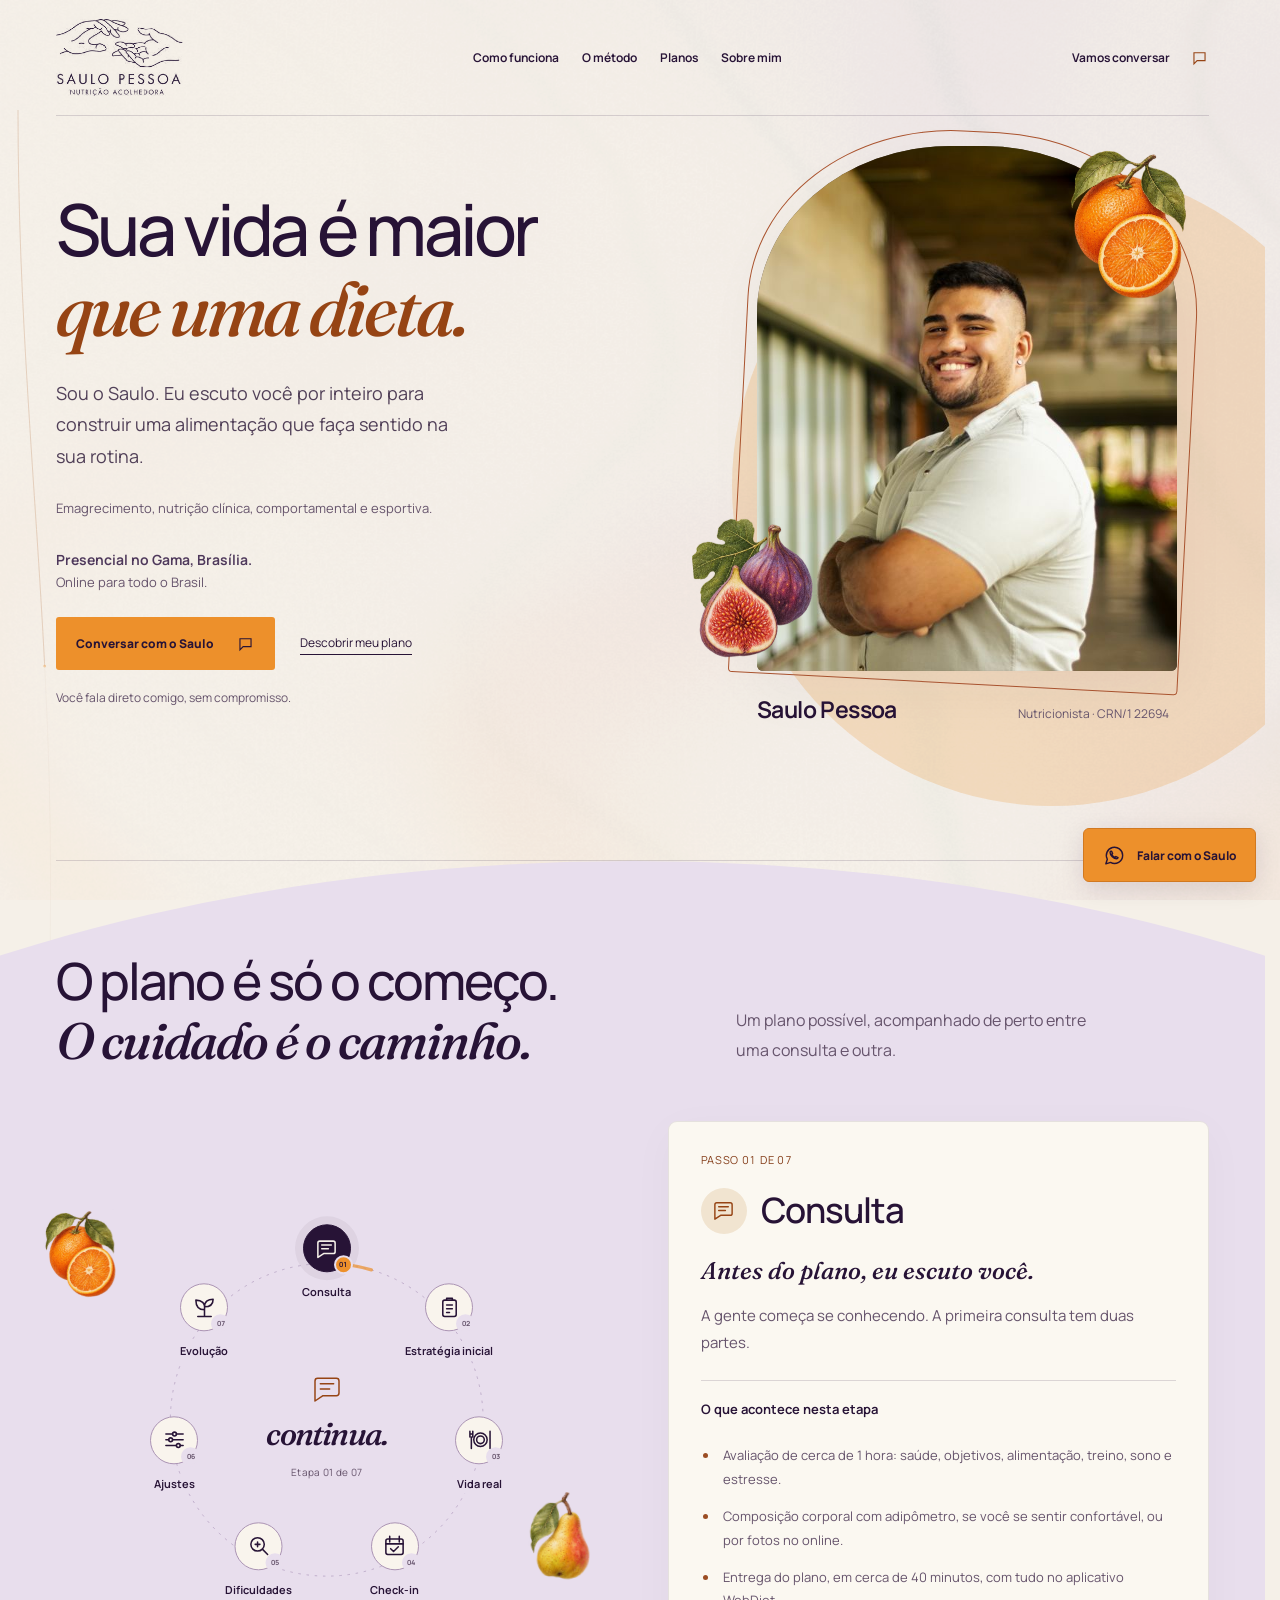
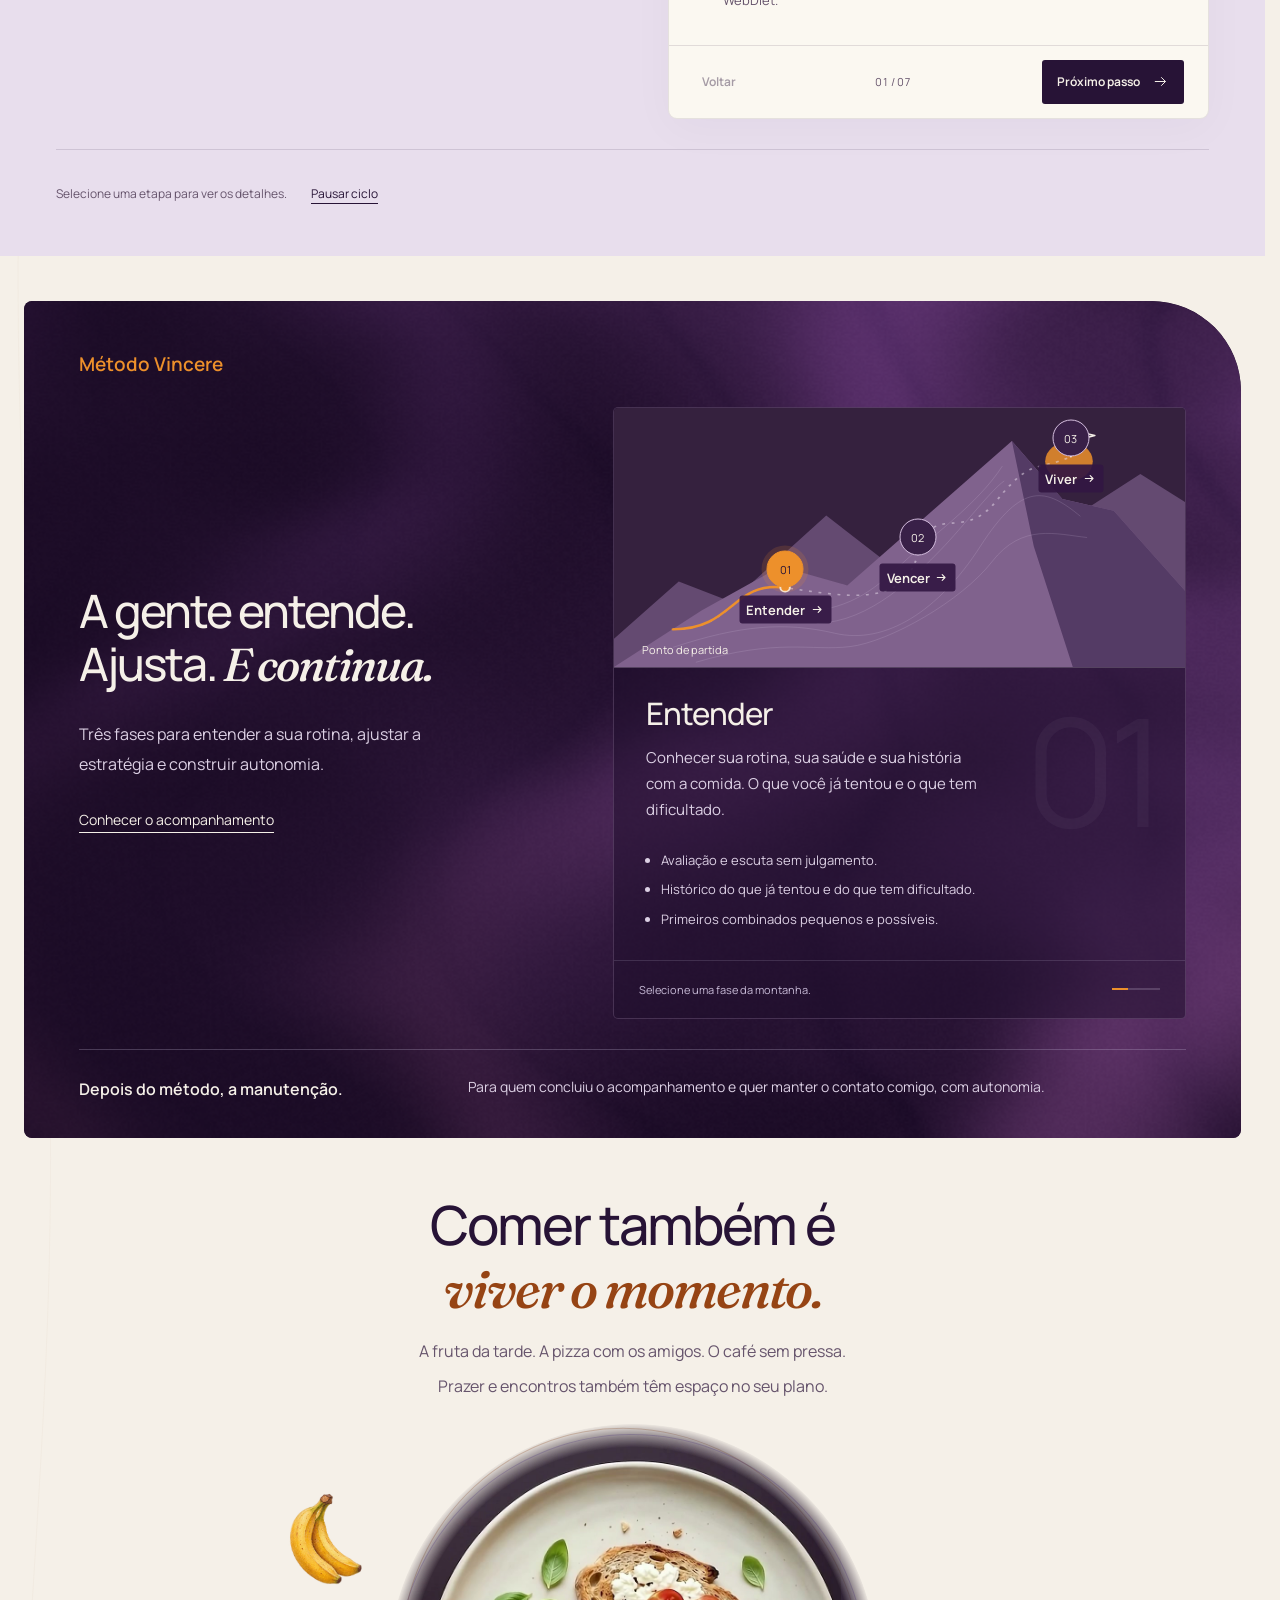
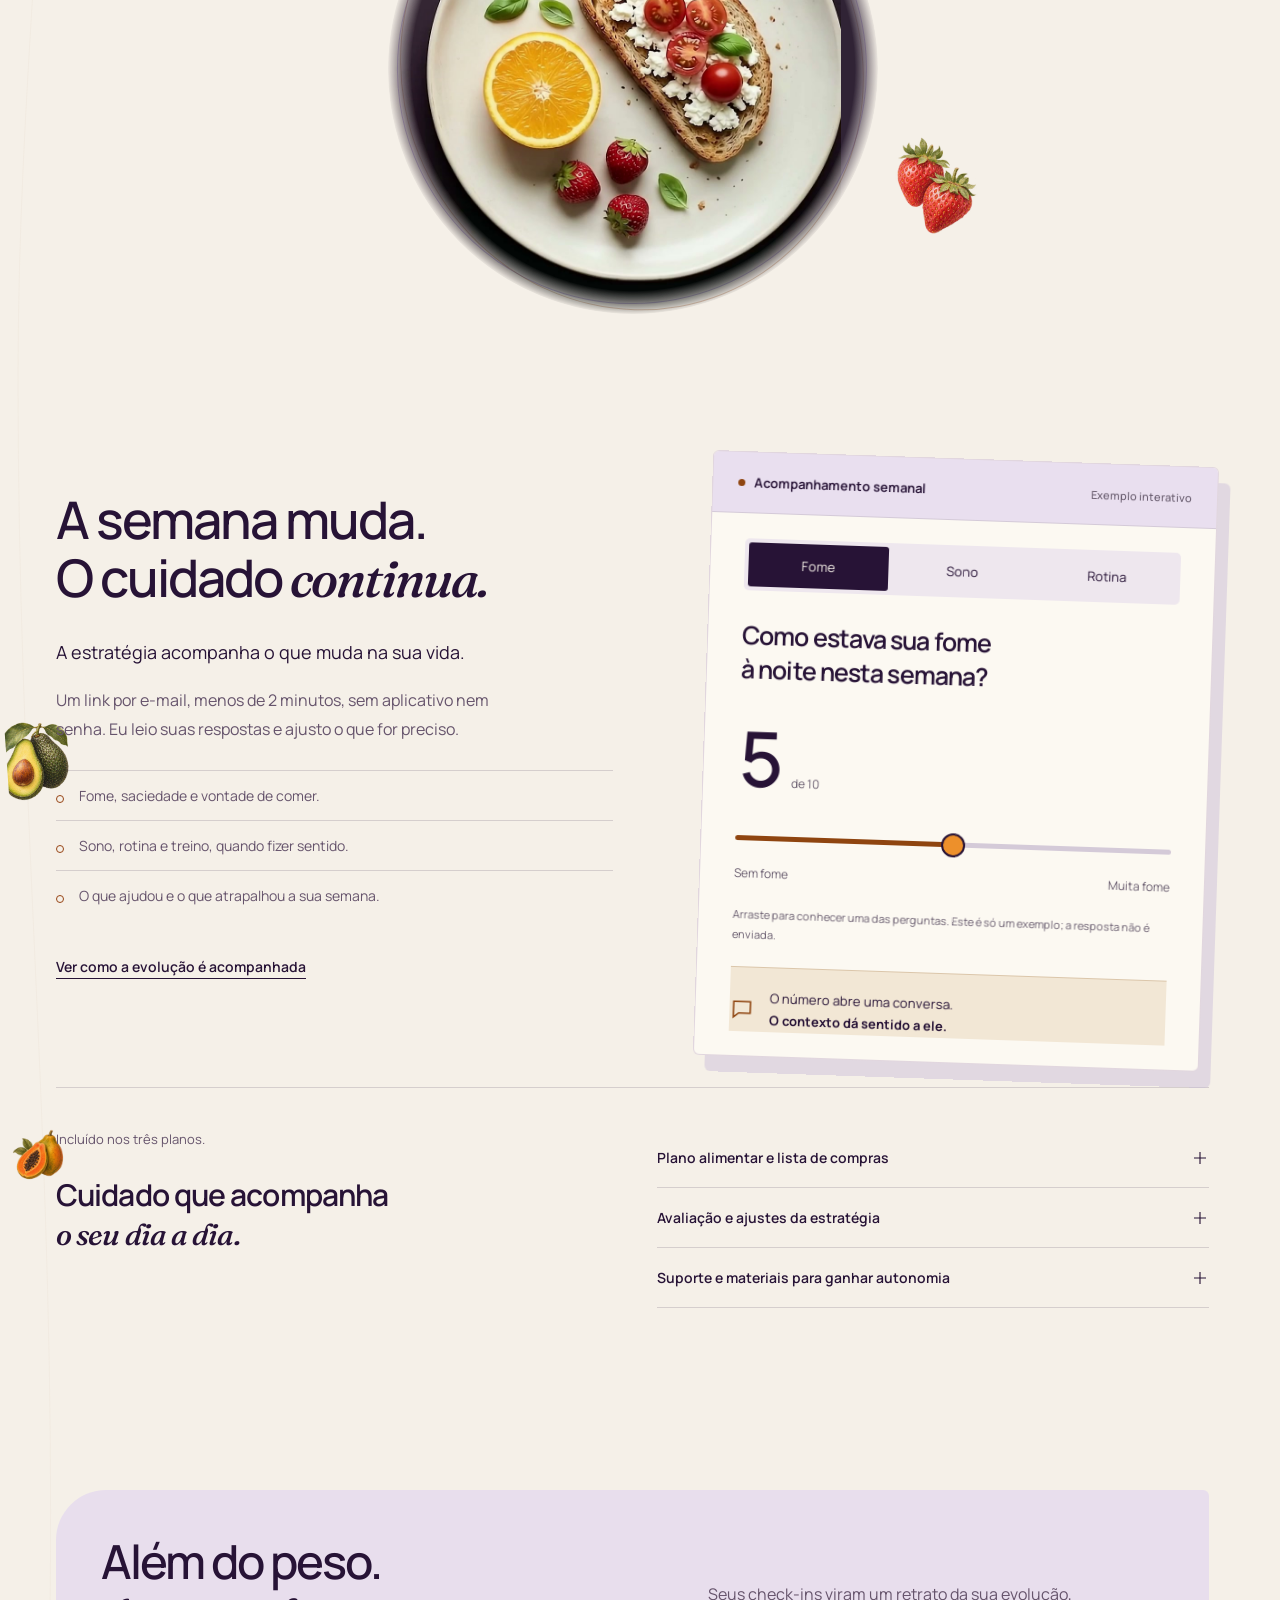
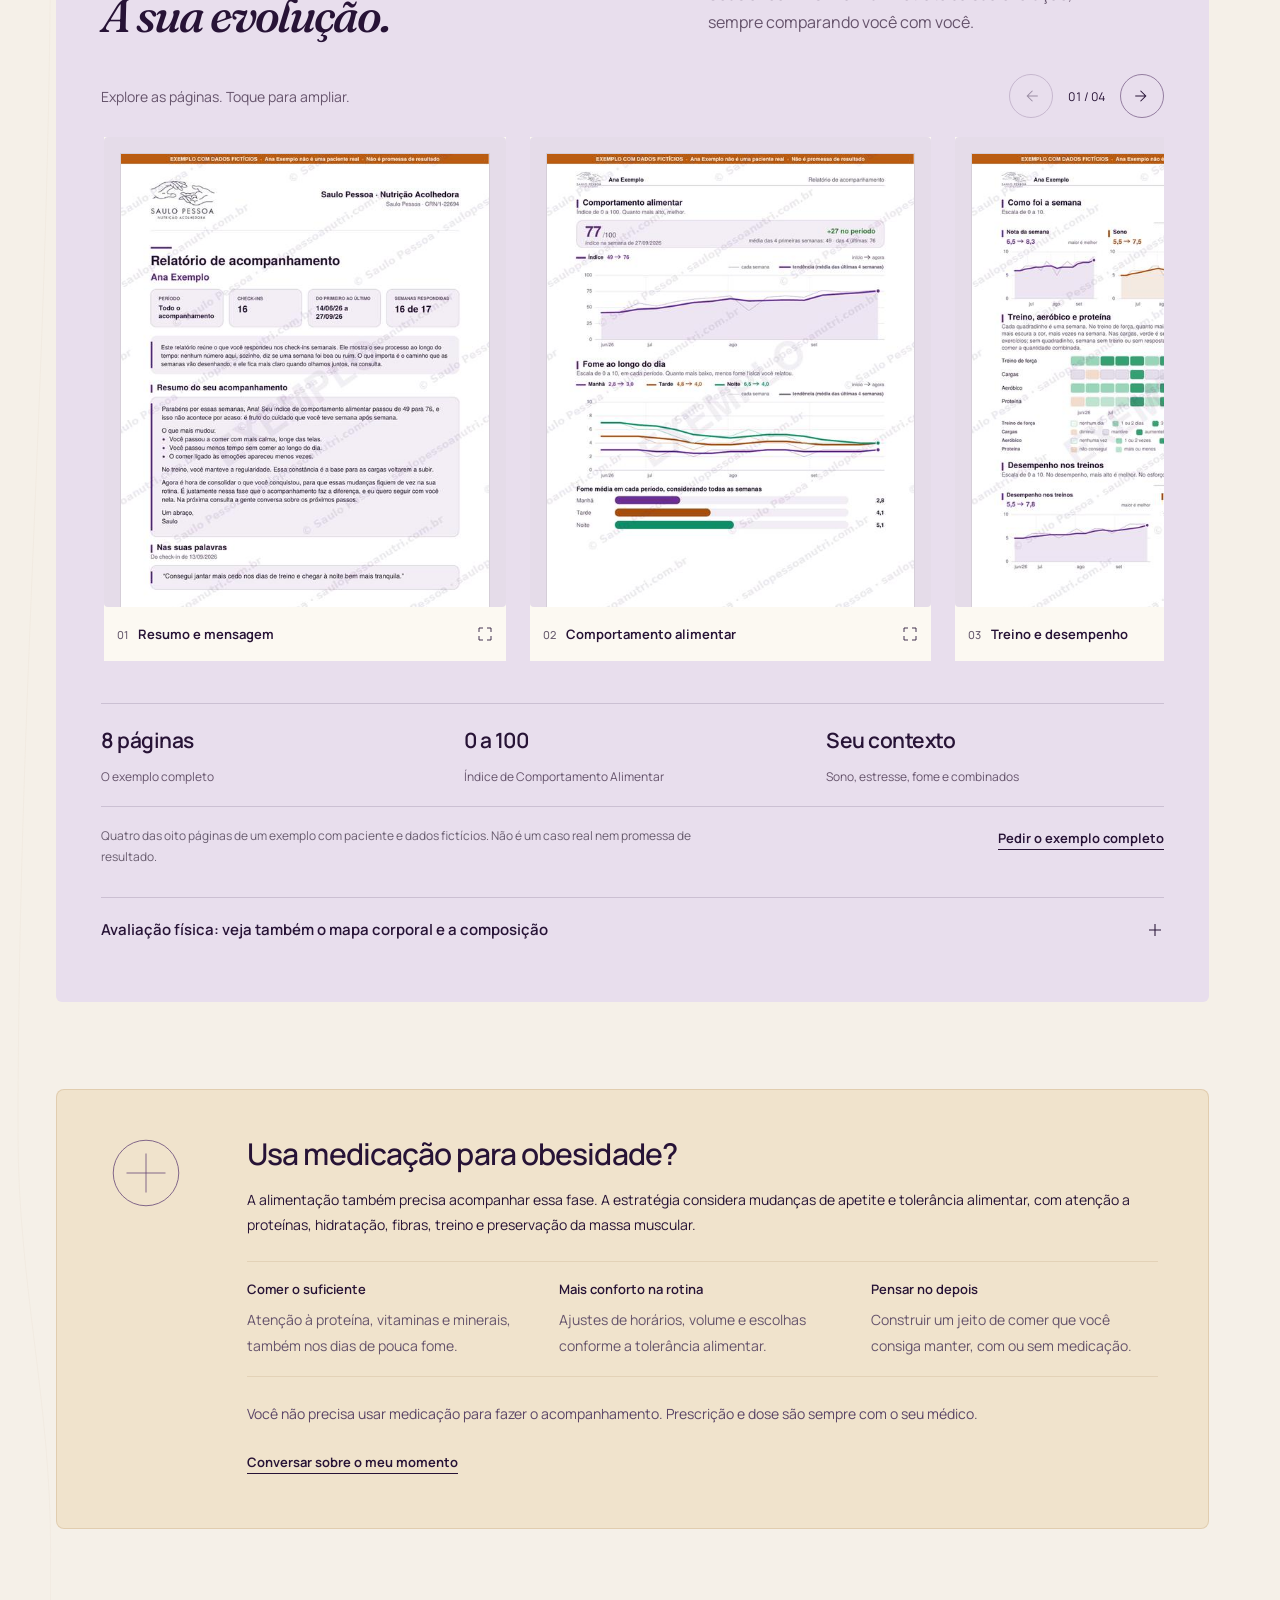
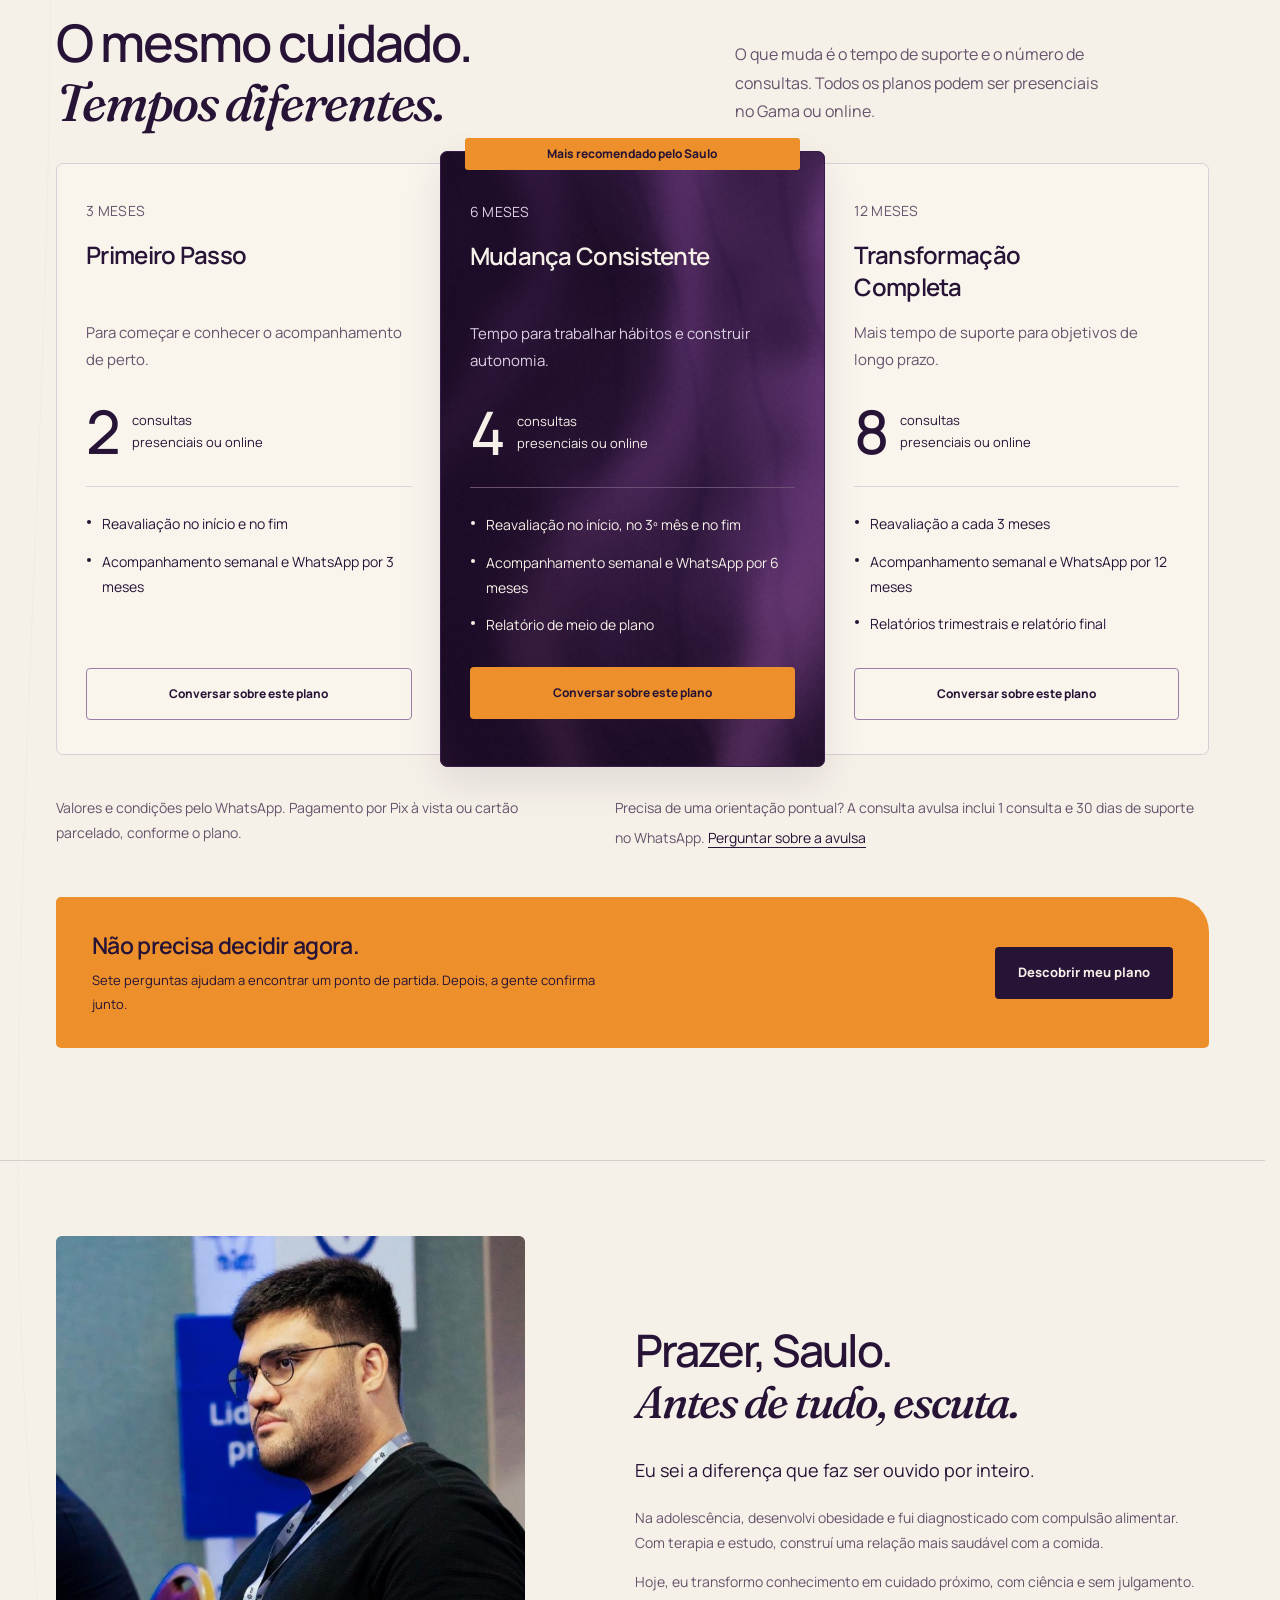
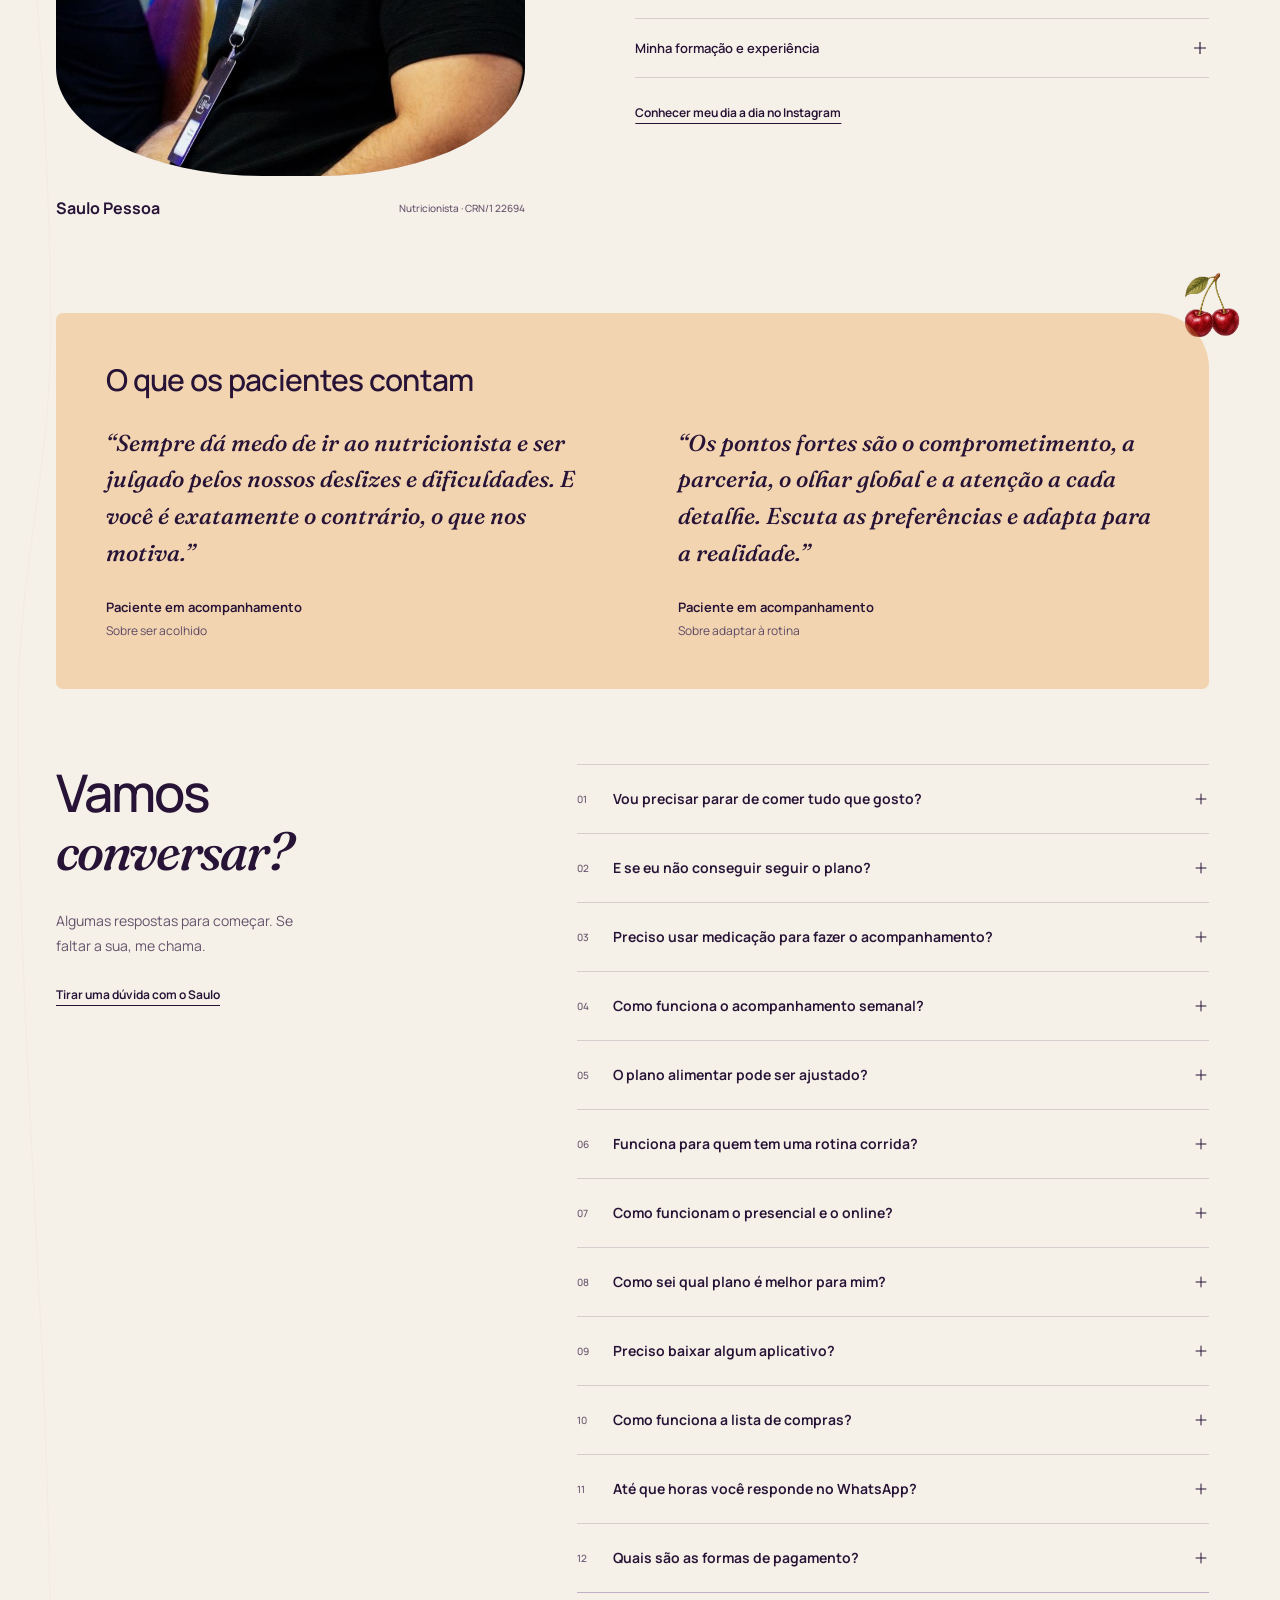
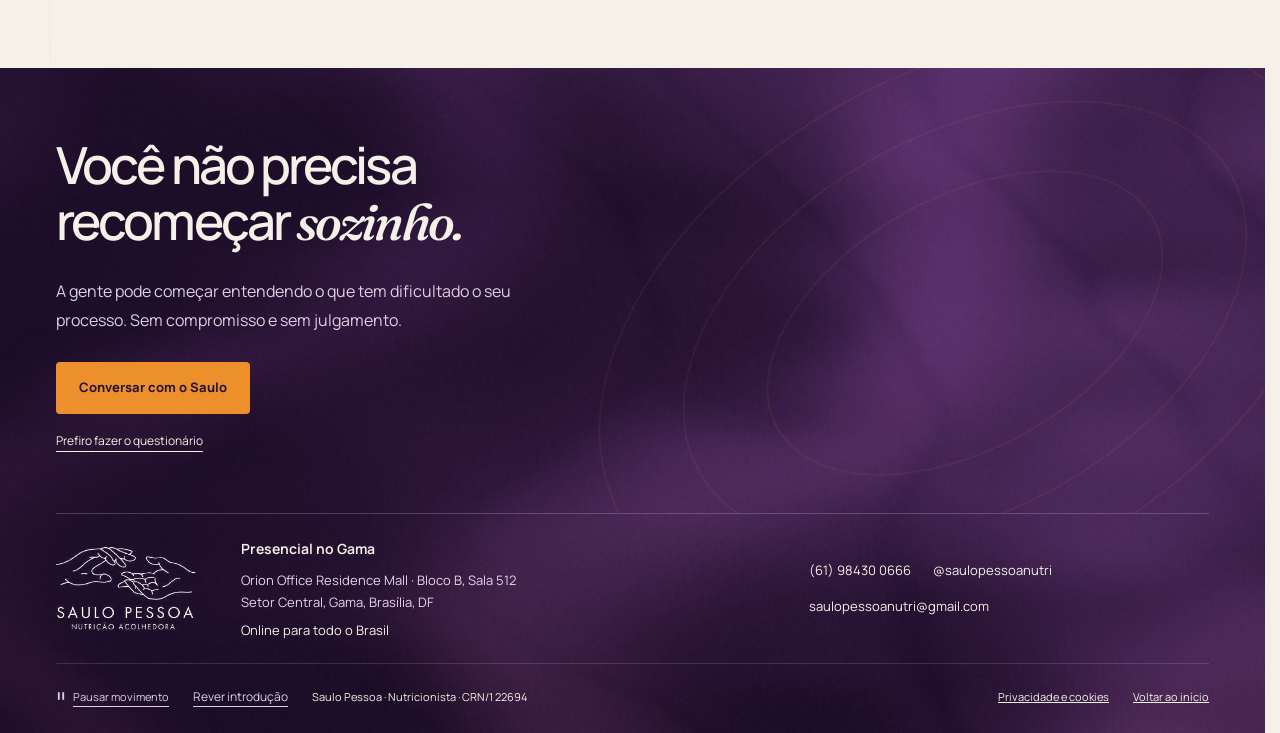
==== commit d9b2c52e: "Remove frutas da area final e compacta espacamento" ====
--- a/index.html
+++ b/index.html
@@ -8,7 +8,7 @@
 <meta property="og:type" content="website"><meta property="og:locale" content="pt_BR"><meta property="og:url" content="https://cristianlf23.github.io/saulo-pessoa-site/"><meta property="og:title" content="Saulo Pessoa | Sua vida é maior que uma dieta"><meta property="og:description" content="Nutrição acolhedora, um plano que cabe na sua rotina e acompanhamento próximo. Presencial no Gama e online."><meta property="og:image" content="https://cristianlf23.github.io/saulo-pessoa-site/assets/social-share.png"><meta property="og:image:width" content="1200"><meta property="og:image:height" content="630"><meta property="og:image:alt" content="Saulo Pessoa, nutrição acolhedora. Sua vida é maior que uma dieta.">
 <meta name="twitter:card" content="summary_large_image"><meta name="twitter:title" content="Saulo Pessoa | Nutrição acolhedora"><meta name="twitter:description" content="Sua vida é maior que uma dieta. Presencial no Gama e online."><meta name="twitter:image" content="https://cristianlf23.github.io/saulo-pessoa-site/assets/social-share.png">
 <link rel="icon" type="image/svg+xml" href="assets/favicon.svg"><link rel="preload" as="font" type="font/woff2" href="assets/fonts/manrope.woff2" crossorigin><link rel="preload" as="image" href="assets/food-poster.jpg">
-<link rel="stylesheet" href="experience.css"><link rel="stylesheet" href="content.css"><link rel="stylesheet" href="site.css?v=83"><link rel="stylesheet" href="v8.css?v=83"><link rel="stylesheet" href="v82.css?v=83"><link rel="stylesheet" href="v83.css?v=86">
+<link rel="stylesheet" href="experience.css"><link rel="stylesheet" href="content.css"><link rel="stylesheet" href="site.css?v=83"><link rel="stylesheet" href="v8.css?v=83"><link rel="stylesheet" href="v82.css?v=83"><link rel="stylesheet" href="v83.css?v=87">
 <script src="assets/vendor/gsap.min.js" defer></script><script src="assets/vendor/ScrollTrigger.min.js" defer></script><script src="experience.js?v=86" defer></script><script src="site.js?v=84" defer></script><script src="quiz.js" defer></script><script src="v8.js?v=86" defer></script><script src="v82.js?v=83" defer></script>
 <script type="application/ld+json">{"@context":"https://schema.org","@type":"ProfessionalService","name":"Saulo Pessoa · Nutrição Acolhedora","url":"https://saulopessoanutri.com.br/","telephone":"+5561984300666","email":"saulopessoanutri@gmail.com","address":{"@type":"PostalAddress","streetAddress":"Orion Office Residence Mall, Bloco B, Sala 512, Setor Central","addressLocality":"Gama, Brasília","addressRegion":"DF","addressCountry":"BR"},"areaServed":"Brasil","sameAs":["https://instagram.com/saulopessoanutri"]}</script>
 </head>
@@ -22,7 +22,7 @@
 <section data-scene class="voices" aria-labelledby="voices-title"><span class="botanical botanical-new cherry voices-cherry" aria-hidden="true"></span><div class="wrap"><h2 id="voices-title">O que os pacientes contam</h2><div class="voice-grid"><figure><blockquote>“Sempre dá medo de ir ao nutricionista e ser julgado pelos nossos deslizes e dificuldades. E você é exatamente o contrário, o que nos motiva.”</blockquote><figcaption>Paciente em acompanhamento<span>Sobre ser acolhido</span></figcaption></figure><figure><blockquote>“Os pontos fortes são o comprometimento, a parceria, o olhar global e a atenção a cada detalhe. Escuta as preferências e adapta para a realidade.”</blockquote><figcaption>Paciente em acompanhamento<span>Sobre adaptar à rotina</span></figcaption></figure></div></div></section>
 <section data-scene class="faq section-space" id="duvidas" aria-labelledby="faq-title"><div class="wrap faq-layout"><div class="faq-intro"><h2 id="faq-title">Vamos<br><em>conversar?</em></h2><p>Algumas respostas para começar. Se faltar a sua, me chama.</p><a class="text-link" href="https://wa.me/5561984300666?text=Oi%2C%20Saulo!%20Vim%20pelo%20seu%20site%20e%20fiquei%20com%20uma%20d%C3%BAvida." target="_blank" rel="noopener">Tirar uma dúvida com o Saulo</a></div><div><details class="faq-item"><summary><span class="faq-number">01</span><span>Vou precisar parar de comer tudo que gosto?</span><svg viewBox="0 0 24 24" aria-hidden="true"><path d="M4 12h16M12 4v16"/></svg></summary><p>Não. O plano parte do que você já come e gosta. A gente conversa sobre o que faz sentido ajustar, em que quantidade e em que momento.</p></details><details class="faq-item"><summary><span class="faq-number">02</span><span>E se eu não conseguir seguir o plano?</span><svg viewBox="0 0 24 24" aria-hidden="true"><path d="M4 12h16M12 4v16"/></svg></summary><p>Isso é informação para o acompanhamento, não fracasso. A gente entende o que atrapalhou e ajusta a estratégia. Ninguém vai cobrar perfeição.</p></details><details class="faq-item"><summary><span class="faq-number">03</span><span>Preciso usar medicação para fazer o acompanhamento?</span><svg viewBox="0 0 24 24" aria-hidden="true"><path d="M4 12h16M12 4v16"/></svg></summary><p>Não. O acompanhamento é para quem quer cuidar da alimentação, usando medicação ou não. Se você usa, a alimentação é adaptada a essa fase. A prescrição e a dose continuam com o seu médico.</p></details><details class="faq-item"><summary><span class="faq-number">04</span><span>Como funciona o acompanhamento semanal?</span><svg viewBox="0 0 24 24" aria-hidden="true"><path d="M4 12h16M12 4v16"/></svg></summary><p>O link chega por e-mail, leva menos de 2 minutos e não exige aplicativo ou senha. Eu leio suas respostas e ajusto o plano quando necessário.</p></details><details class="faq-item"><summary><span class="faq-number">05</span><span>O plano alimentar pode ser ajustado?</span><svg viewBox="0 0 24 24" aria-hidden="true"><path d="M4 12h16M12 4v16"/></svg></summary><p>Pode e deve. Se algo não estiver funcionando na sua rotina, a estratégia pode ser ajustada sem esperar a próxima consulta.</p></details><details class="faq-item"><summary><span class="faq-number">06</span><span>Funciona para quem tem uma rotina corrida?</span><svg viewBox="0 0 24 24" aria-hidden="true"><path d="M4 12h16M12 4v16"/></svg></summary><p>A rotina corrida é o ponto de partida. O plano considera seus horários reais e também aqueles dias em que tudo sai do previsto.</p></details><details class="faq-item"><summary><span class="faq-number">07</span><span>Como funcionam o presencial e o online?</span><svg viewBox="0 0 24 24" aria-hidden="true"><path d="M4 12h16M12 4v16"/></svg></summary><p>No Gama ou por videochamada. Avaliação física no presencial e por fotos consentidas no online. Ambos têm acompanhamento semanal e WhatsApp.</p></details><details class="faq-item"><summary><span class="faq-number">08</span><span>Como sei qual plano é melhor para mim?</span><svg viewBox="0 0 24 24" aria-hidden="true"><path d="M4 12h16M12 4v16"/></svg></summary><p>O questionário tem sete perguntas e uma etapa de contato. Ele sugere um ponto de partida; na conversa pelo WhatsApp, a gente confirma junto qual formato faz sentido para você.</p></details><details class="faq-item"><summary><span class="faq-number">09</span><span>Preciso baixar algum aplicativo?</span><svg viewBox="0 0 24 24" aria-hidden="true"><path d="M4 12h16M12 4v16"/></svg></summary><p>Para o acompanhamento semanal, não: o link chega por e-mail. Seu plano alimentar fica no WebDiet e também em PDF.</p></details><details class="faq-item"><summary><span class="faq-number">10</span><span>Como funciona a lista de compras?</span><svg viewBox="0 0 24 24" aria-hidden="true"><path d="M4 12h16M12 4v16"/></svg></summary><p>Você recebe o acesso ao portal por e-mail. A lista é calculada a partir do seu plano para 7 ou 31 dias, descontando o que você já tem em casa.</p></details><details class="faq-item"><summary><span class="faq-number">11</span><span>Até que horas você responde no WhatsApp?</span><svg viewBox="0 0 24 24" aria-hidden="true"><path d="M4 12h16M12 4v16"/></svg></summary><p>Respondo das 9h às 21h. Fora desse horário, retorno assim que possível.</p></details><details class="faq-item"><summary><span class="faq-number">12</span><span>Quais são as formas de pagamento?</span><svg viewBox="0 0 24 24" aria-hidden="true"><path d="M4 12h16M12 4v16"/></svg></summary><p>Pix à vista ou cartão parcelado, conforme o plano. Os valores e outras condições são informados diretamente pelo WhatsApp.</p></details></div></div></section>
 
-</div></main><div class="continuation closing-region" data-violet><canvas class="violet-surface" aria-hidden="true"></canvas><section data-scene class="closing" aria-labelledby="closing-title"><div class="closing-lines" aria-hidden="true"><svg viewBox="0 0 900 600" fill="none"><ellipse cx="450" cy="300" rx="440" ry="280"/><ellipse cx="450" cy="300" rx="340" ry="210"/><ellipse cx="450" cy="300" rx="240" ry="140"/></svg></div><span aria-hidden="true" class="botanical orange closing-orange" data-drift="70"></span><span aria-hidden="true" class="botanical banana closing-banana" data-drift="-60"></span><div class="wrap closing-inner"><h2 id="closing-title">Você não precisa<br>recomeçar <em>sozinho.</em></h2><p>A gente pode começar entendendo o que tem dificultado o seu processo. Sem compromisso e sem julgamento.</p><a class="button button-orange" href="https://wa.me/5561984300666?text=Oi%2C%20Saulo!%20Vim%20pelo%20seu%20site%20e%20quero%20conversar%20sobre%20meu%20acompanhamento." target="_blank" rel="noopener">Conversar com o Saulo</a><a class="closing-secondary" href="https://typebot.co/triagem-site-saulopessoa" data-quiz>Prefiro fazer o questionário</a></div></section><footer class="footer"><div class="wrap footer-top"><a class="footer-brand" href="#inicio" aria-label="Saulo Pessoa, início"><img src="assets/logo-original.png" alt="Saulo Pessoa, Nutrição Acolhedora" width="160" height="96" loading="lazy"></a><address class="footer-address"><strong>Presencial no Gama</strong><span>Orion Office Residence Mall · Bloco B, Sala 512</span><span>Setor Central, Gama, Brasília, DF</span><span class="footer-online">Online para todo o Brasil</span></address><nav class="footer-contact" aria-label="Contatos do Saulo"><a href="https://wa.me/5561984300666" target="_blank" rel="noopener">(61) 98430 0666</a><a href="https://instagram.com/saulopessoanutri" target="_blank" rel="noopener"><span class="contact-full">@saulopessoanutri</span><span class="contact-short">Instagram</span></a><a href="mailto:saulopessoanutri@gmail.com" aria-label="E-mail: saulopessoanutri@gmail.com"><span class="contact-full">saulopessoanutri@gmail.com</span><span class="contact-short">E-mail</span></a></nav></div><div class="wrap footer-bottom"><button class="footer-motion" id="motion" type="button" aria-pressed="false" hidden><svg viewBox="0 0 16 16" aria-hidden="true"><path d="M3 2h3v12H3zm7 0h3v12h-3z"/></svg><span>Pausar movimento</span></button><button id="replay" type="button">Rever introdução</button><span>Saulo Pessoa · Nutricionista · CRN/1 22694</span><a href="https://saulopessoanutri.com.br/privacidade" target="_blank" rel="noopener">Privacidade e cookies</a><a href="#inicio">Voltar ao início</a></div></footer>
+</div></main><div class="continuation closing-region" data-violet><canvas class="violet-surface" aria-hidden="true"></canvas><section data-scene class="closing" aria-labelledby="closing-title"><div class="closing-lines" aria-hidden="true"><svg viewBox="0 0 900 600" fill="none"><ellipse cx="450" cy="300" rx="440" ry="280"/><ellipse cx="450" cy="300" rx="340" ry="210"/><ellipse cx="450" cy="300" rx="240" ry="140"/></svg></div><div class="wrap closing-inner"><h2 id="closing-title">Você não precisa<br>recomeçar <em>sozinho.</em></h2><p>A gente pode começar entendendo o que tem dificultado o seu processo. Sem compromisso e sem julgamento.</p><a class="button button-orange" href="https://wa.me/5561984300666?text=Oi%2C%20Saulo!%20Vim%20pelo%20seu%20site%20e%20quero%20conversar%20sobre%20meu%20acompanhamento." target="_blank" rel="noopener">Conversar com o Saulo</a><a class="closing-secondary" href="https://typebot.co/triagem-site-saulopessoa" data-quiz>Prefiro fazer o questionário</a></div></section><footer class="footer"><div class="wrap footer-top"><a class="footer-brand" href="#inicio" aria-label="Saulo Pessoa, início"><img src="assets/logo-original.png" alt="Saulo Pessoa, Nutrição Acolhedora" width="160" height="96" loading="lazy"></a><address class="footer-address"><strong>Presencial no Gama</strong><span>Orion Office Residence Mall · Bloco B, Sala 512</span><span>Setor Central, Gama, Brasília, DF</span><span class="footer-online">Online para todo o Brasil</span></address><nav class="footer-contact" aria-label="Contatos do Saulo"><a href="https://wa.me/5561984300666" target="_blank" rel="noopener">(61) 98430 0666</a><a href="https://instagram.com/saulopessoanutri" target="_blank" rel="noopener"><span class="contact-full">@saulopessoanutri</span><span class="contact-short">Instagram</span></a><a href="mailto:saulopessoanutri@gmail.com" aria-label="E-mail: saulopessoanutri@gmail.com"><span class="contact-full">saulopessoanutri@gmail.com</span><span class="contact-short">E-mail</span></a></nav></div><div class="wrap footer-bottom"><button class="footer-motion" id="motion" type="button" aria-pressed="false" hidden><svg viewBox="0 0 16 16" aria-hidden="true"><path d="M3 2h3v12H3zm7 0h3v12h-3z"/></svg><span>Pausar movimento</span></button><button id="replay" type="button">Rever introdução</button><span>Saulo Pessoa · Nutricionista · CRN/1 22694</span><a href="https://saulopessoanutri.com.br/privacidade" target="_blank" rel="noopener">Privacidade e cookies</a><a href="#inicio">Voltar ao início</a></div></footer>
 <dialog class="quiz-dialog" aria-labelledby="quiz-title"><div class="dialog-bar"><span>Um começo possível.</span><button type="button" data-close-dialog aria-label="Fechar questionário">Fechar<svg viewBox="0 0 24 24" aria-hidden="true"><path d="m6 6 12 12M6 18 12-12"/></svg></button></div><div class="quiz-progress" aria-hidden="true"><span></span></div><div id="quiz-content"></div></dialog>
 <dialog class="report-dialog" aria-labelledby="report-caption"><div class="dialog-bar"><p id="report-caption">Relatório de exemplo</p><button type="button" data-close-dialog>Fechar relatório</button></div><img width="840" height="1188" src="assets/relatorio-resumo.jpg" alt="Página ampliada do relatório ilustrativo, com dados fictícios"><p class="report-dialog-note">Exemplo com paciente e dados fictícios.</p></dialog>
 </div></div><dialog class="menu-drawer" id="menu-drawer" aria-labelledby="drawer-title"><div class="drawer-scrim" aria-hidden="true"></div><div class="drawer-panel"><div class="drawer-header"><img src="assets/logo-original.png" alt="Saulo Pessoa, Nutrição Acolhedora" width="140" height="84"><button type="button" class="drawer-close" aria-label="Fechar menu"><svg viewBox="0 0 24 24" aria-hidden="true"><path d="m6 6 12 12M6 18 18 6"/></svg></button></div><h2 id="drawer-title">Navegar</h2><nav class="drawer-nav" id="mobile-menu" aria-label="Navegação no celular"><a href="#como-funciona">Como funciona</a><a href="#metodo">O método</a><a href="#vida-real">Alimentação e vida real</a><a href="#acompanhamento">O acompanhamento</a><a href="#planos">Planos</a><a href="#sobre">Sobre o Saulo</a><a href="#duvidas">Dúvidas</a></nav><div class="drawer-contact"><p>Presencial no Gama, Brasília.<br>Online para todo o Brasil.</p><a class="button" href="https://wa.me/5561984300666" target="_blank" rel="noopener">Conversar com o Saulo<svg viewBox="0 0 24 24" aria-hidden="true"><path d="M5 6h14v10H9l-4 4V6Z"/></svg></a></div></div></dialog><a class="floating-whatsapp" id="floating-whatsapp" href="https://wa.me/5561984300666?text=Oi%2C%20Saulo%21%20Vim%20pelo%20seu%20site%20e%20quero%20conhecer%20o%20acompanhamento." target="_blank" rel="noopener" aria-label="Falar com o Saulo pelo WhatsApp"><svg viewBox="0 0 24 24" aria-hidden="true"><path d="M20.5 11.7a8.5 8.5 0 0 1-12.6 7.5L3 20.7l1.5-4.8A8.5 8.5 0 1 1 20.5 11.7Z"/><path d="M8.2 7.5c-.3 0-.8.5-.8 1.4 0 2.8 3.9 6.5 6.7 6.5.9 0 1.5-.6 1.6-1.2l-2.2-1.1-.9 1c-1.4-.5-3-2-3.5-3.3l.9-.9-1-2.4Z"/></svg><span>Falar com o Saulo</span></a>
--- a/v83.css
+++ b/v83.css
@@ -92,7 +92,7 @@
 @media(min-width:761px){.closing-region .closing-inner{max-width:1256px}.continuation.closing-region .closing-inner h2{font-size:clamp(38px,4vw,58px)}}
 @media(max-width:1000px) and (min-width:761px){.continuation.closing-region .footer-top{grid-template-columns:115px minmax(230px,1fr) 205px;gap:23px}.footer-brand{width:110px}.footer-address,.continuation .footer-contact>a{font-size:12px}.continuation.closing-region .closing-orange{right:18%;width:100px}.continuation.closing-region .closing-banana{right:4%;width:100px}}
 @media(max-width:760px){
- .continuation.closing-region .closing{padding-top:48px;padding-bottom:72px;gap:0}
+ .continuation.closing-region .closing{padding-top:48px;padding-bottom:32px;gap:0}
  .continuation.closing-region .closing-orange,.continuation.closing-region .closing-banana{top:auto;bottom:8px;width:57px}
  .continuation.closing-region .closing-orange{left:22px;right:auto}.continuation.closing-region .closing-banana{right:22px;left:auto}
  .continuation.closing-region .closing-inner{padding:0}
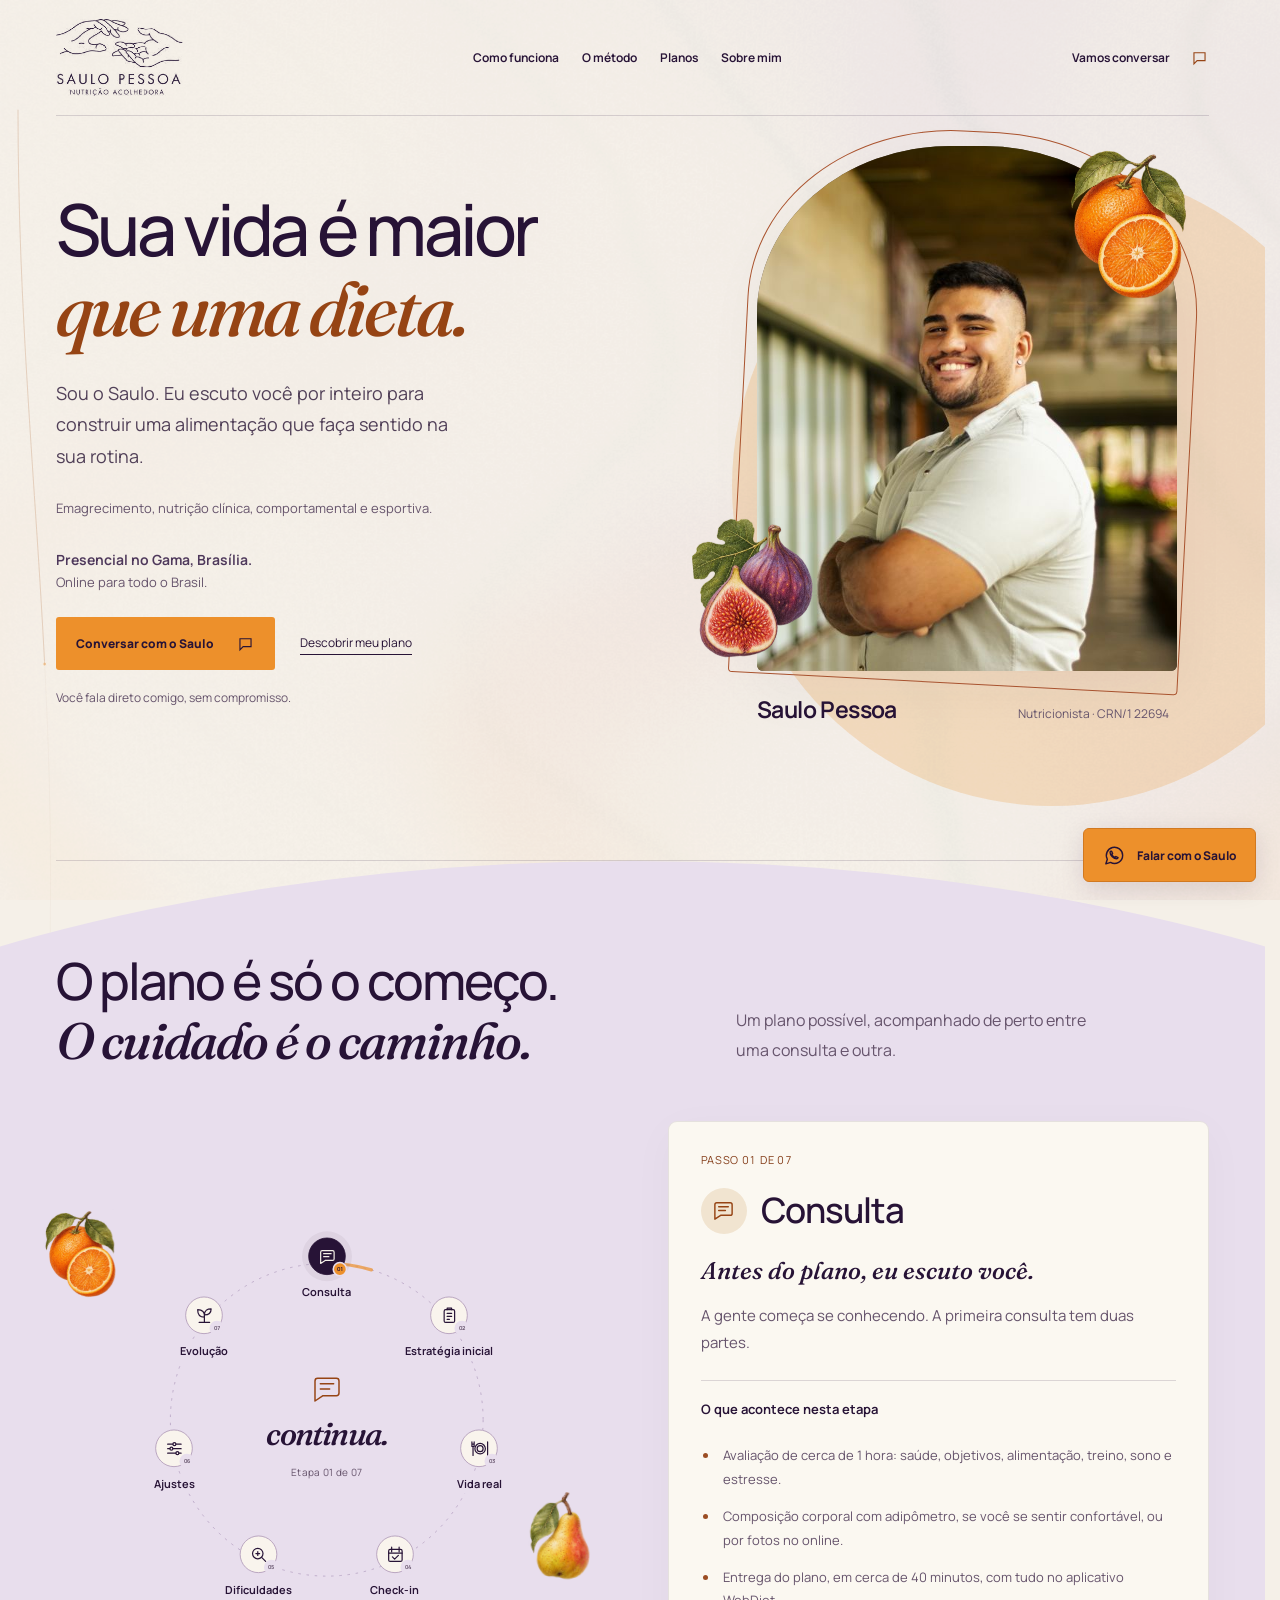
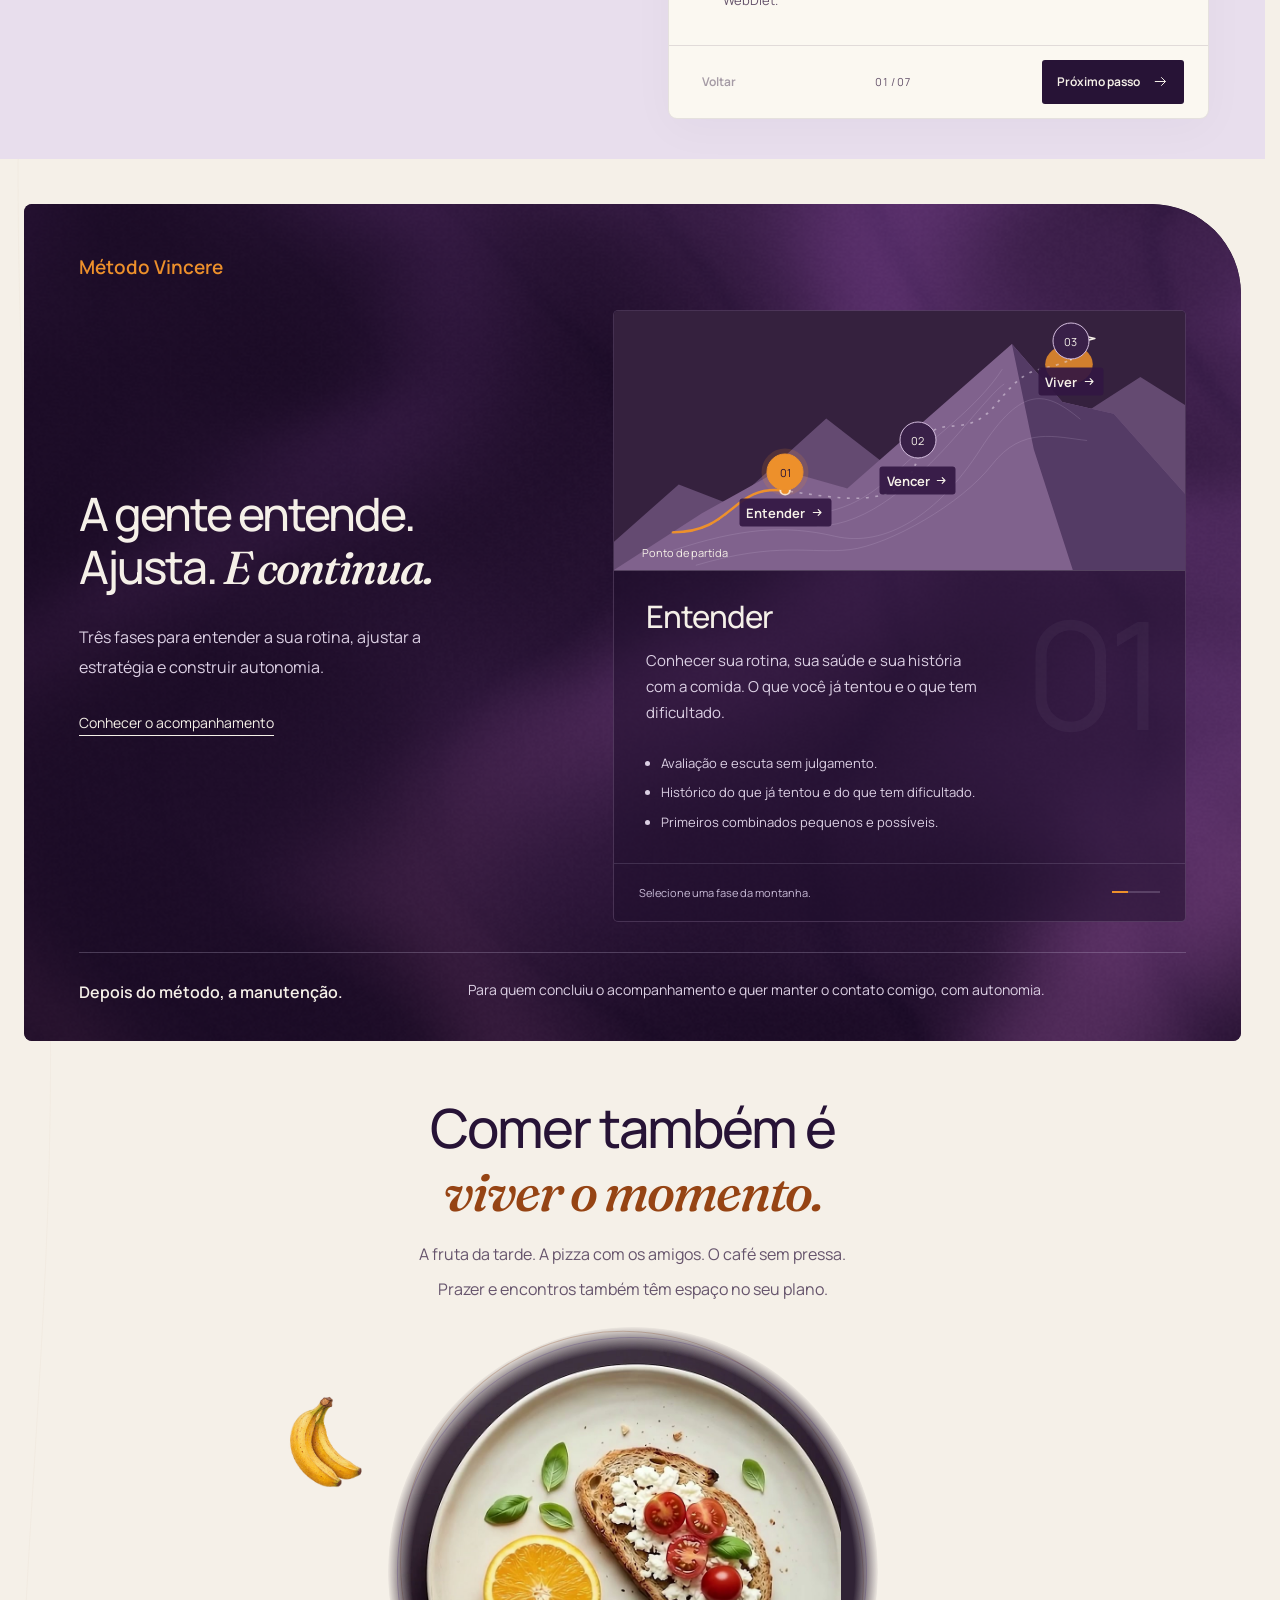
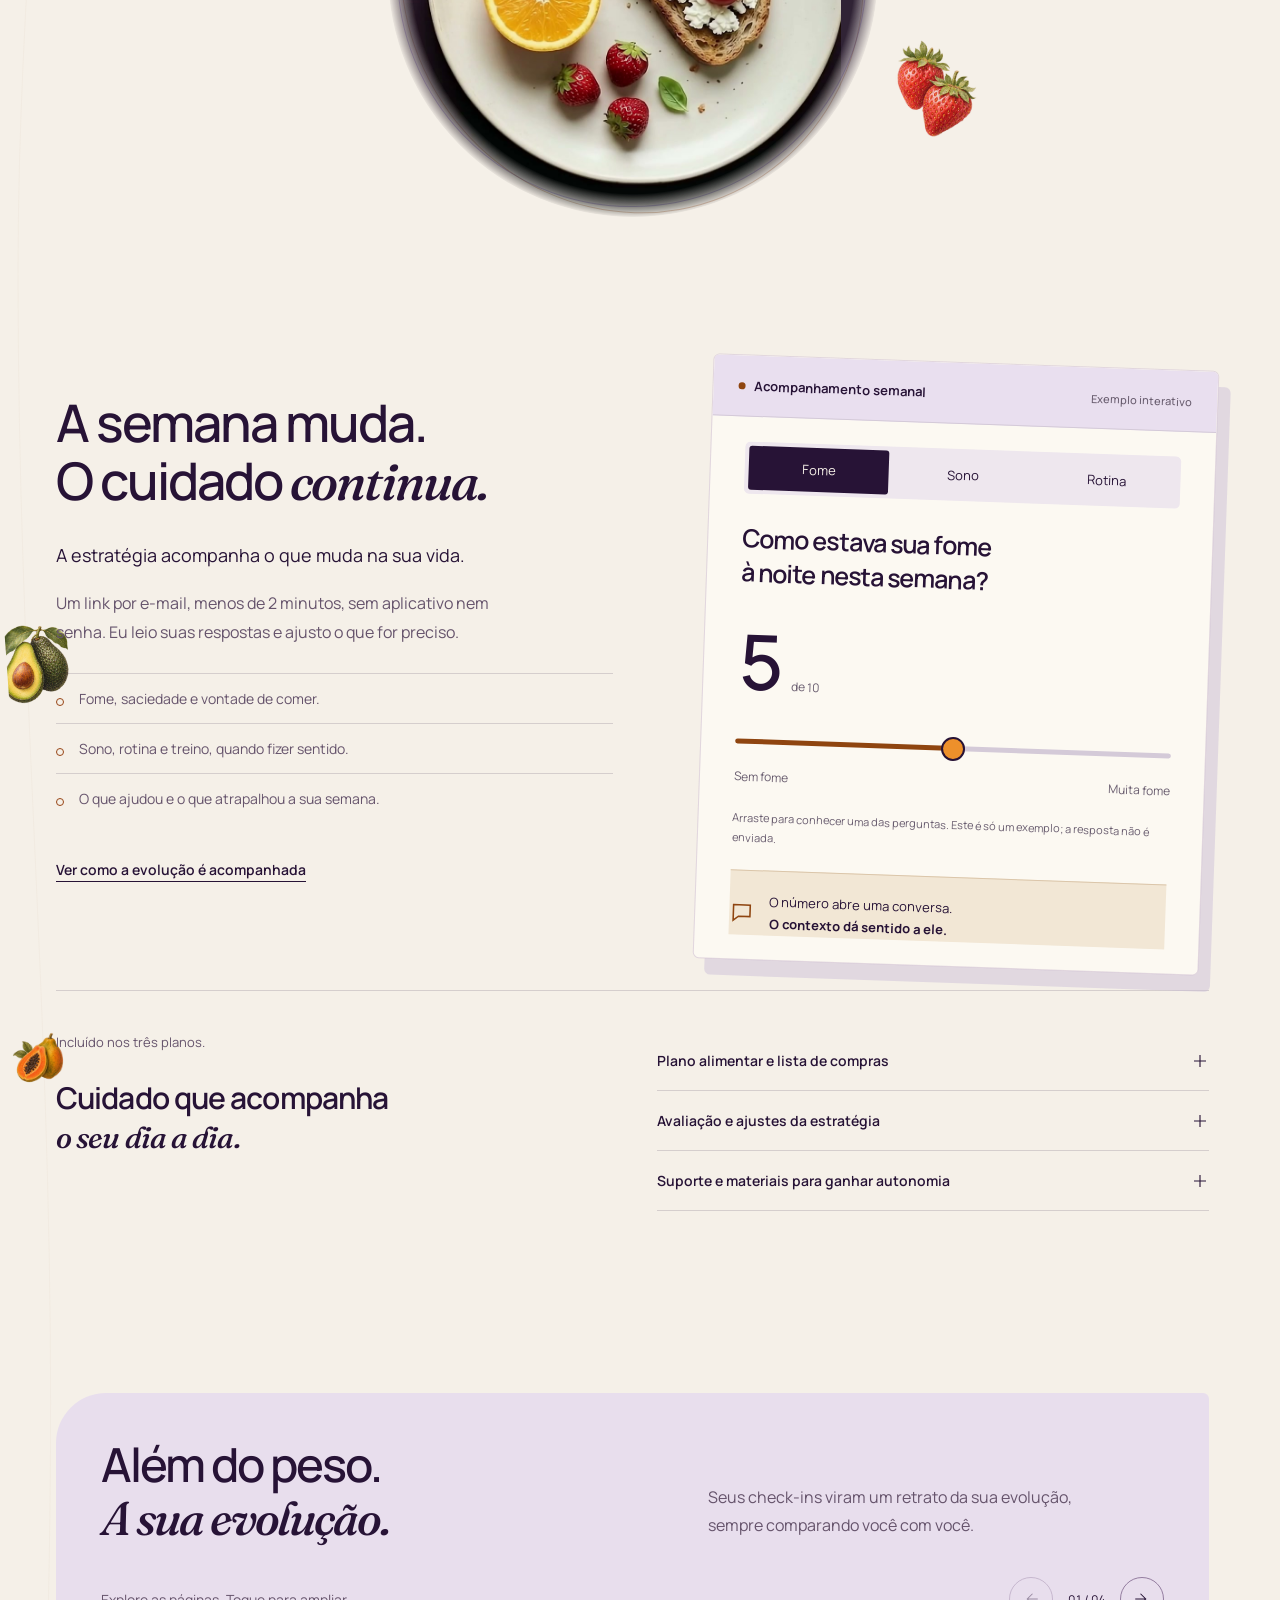
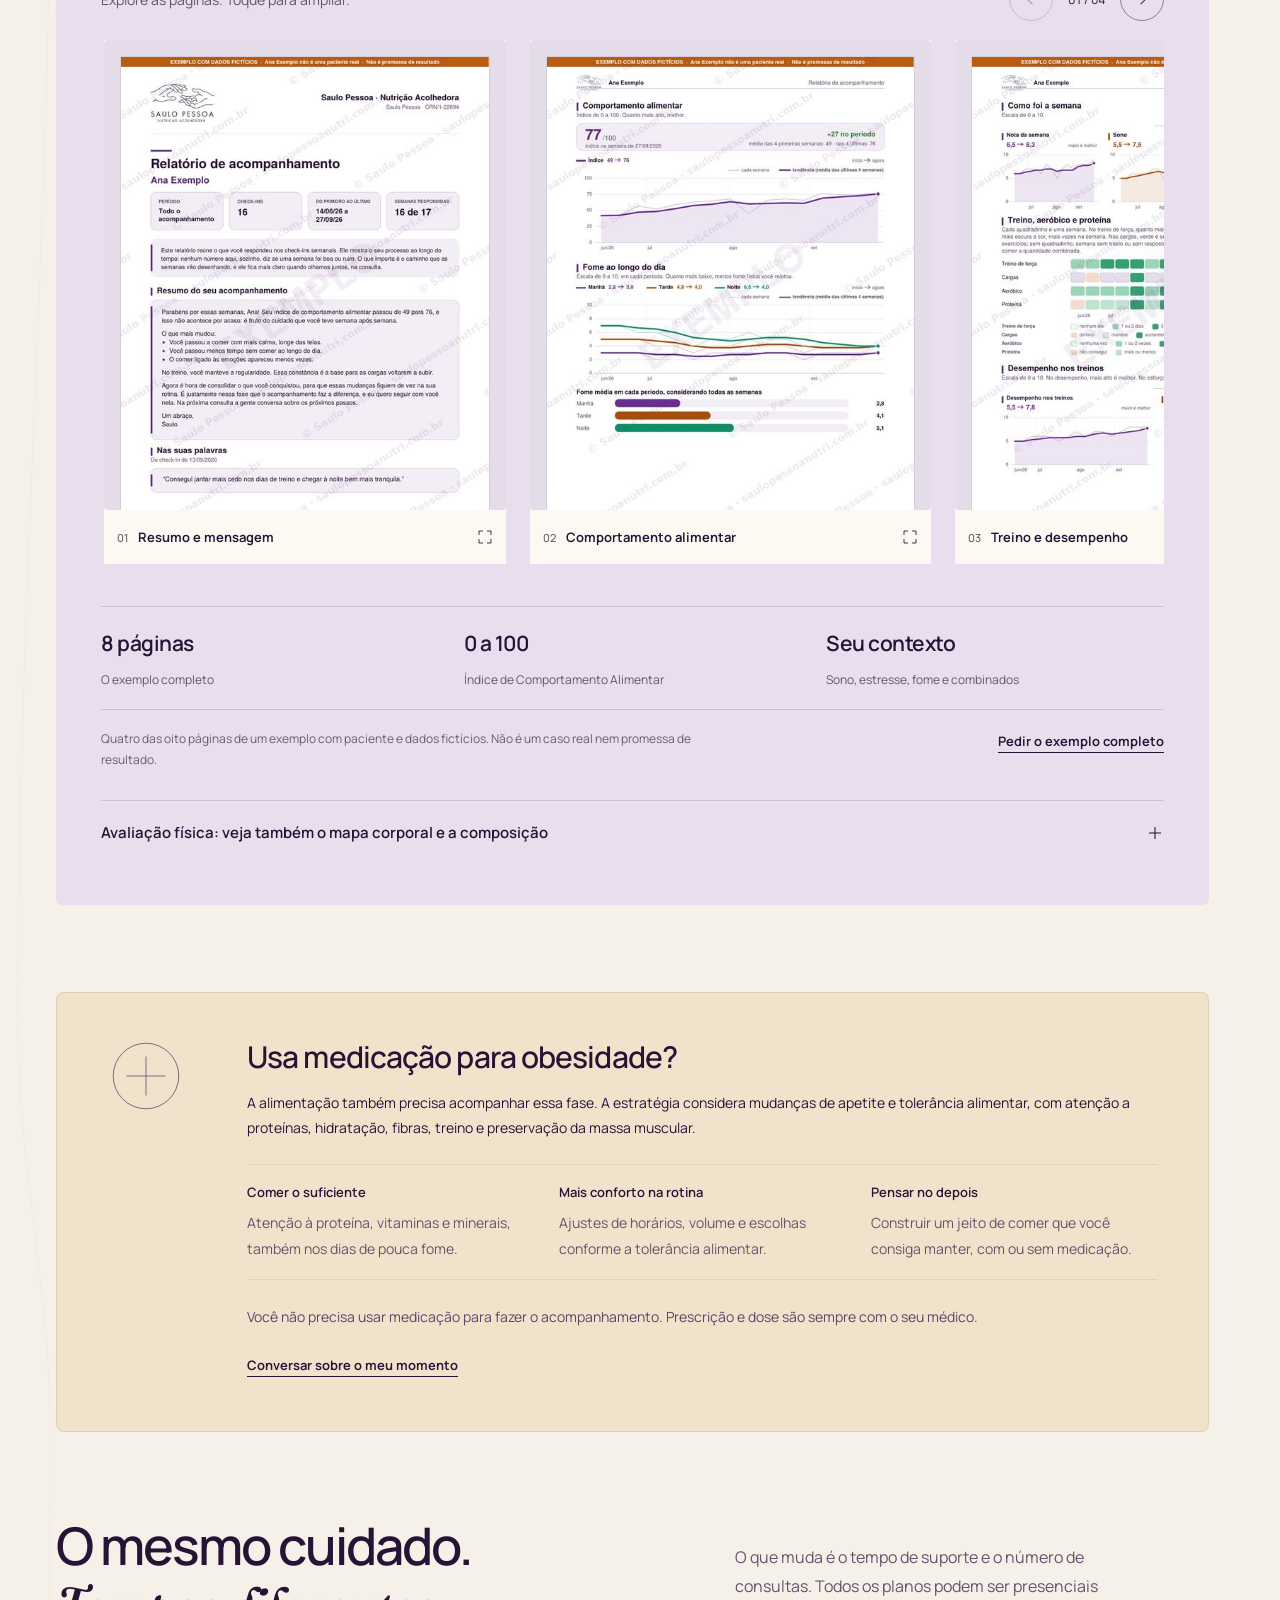
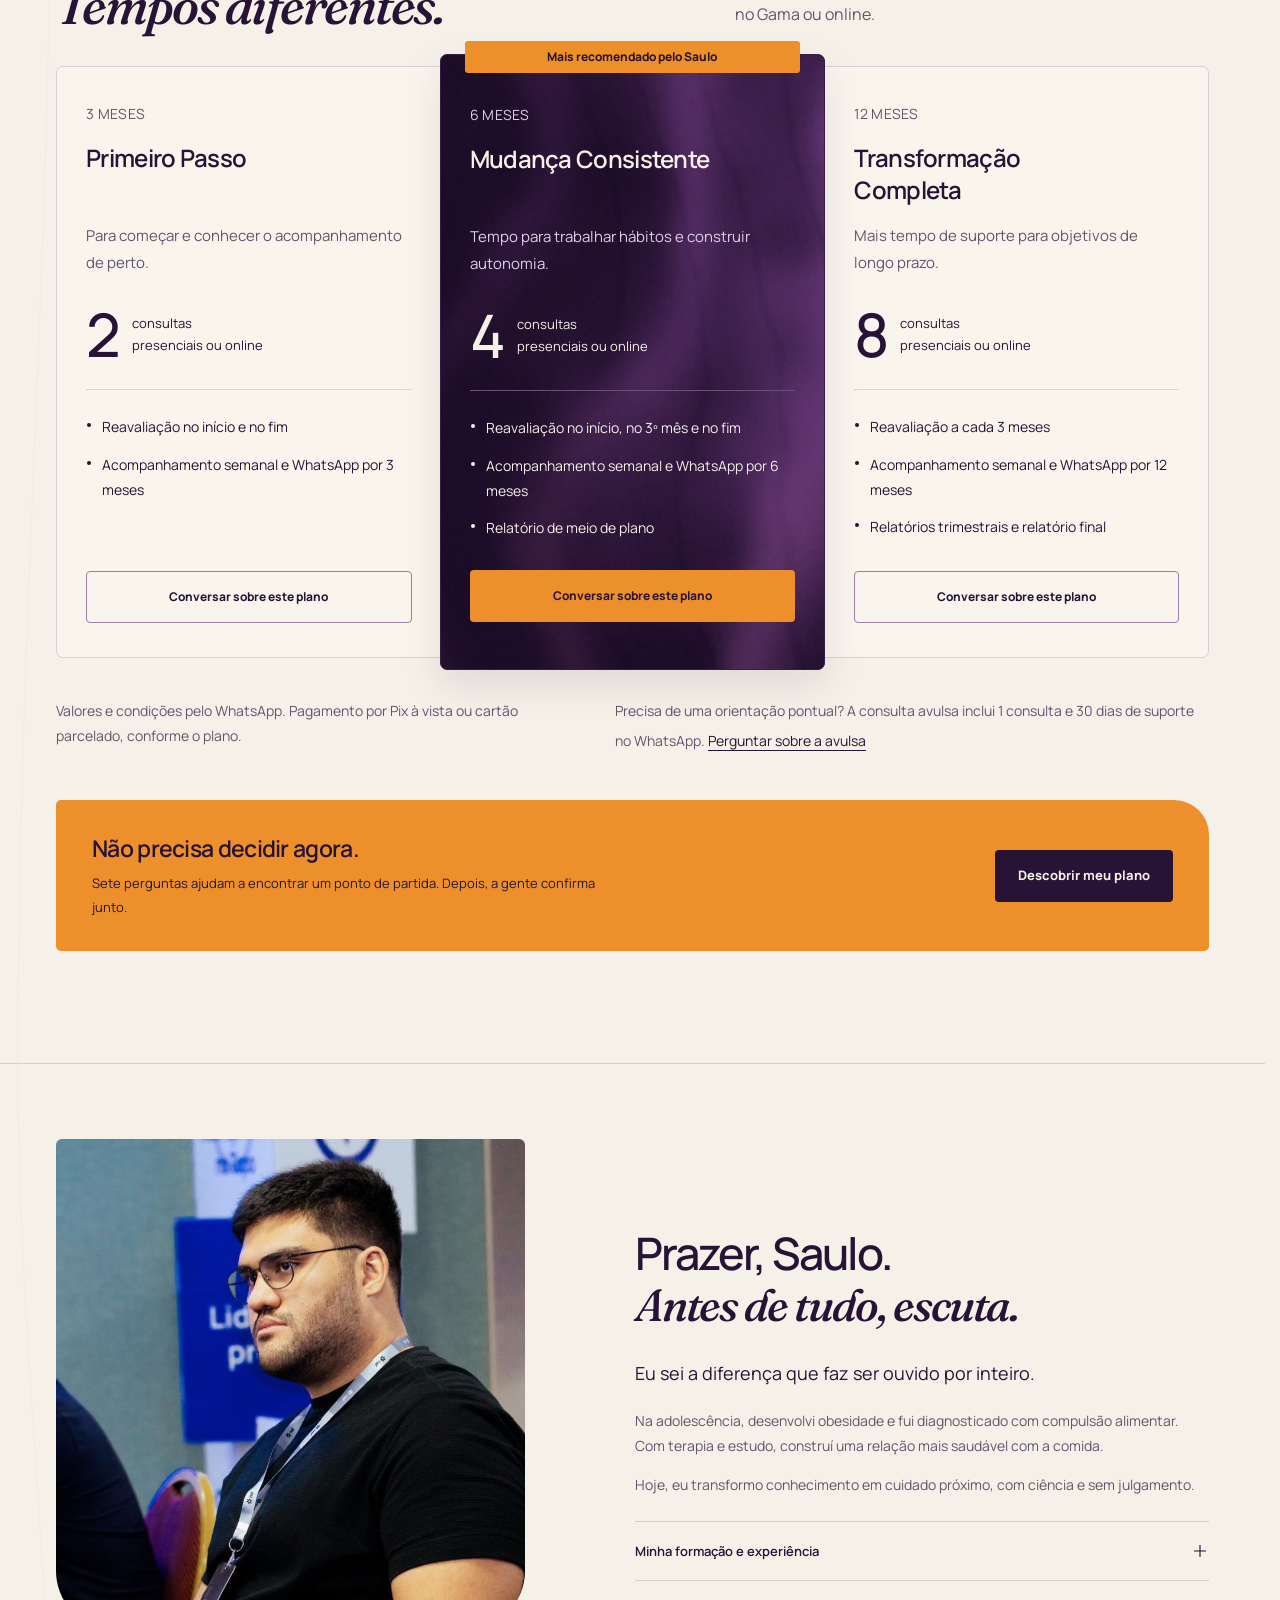
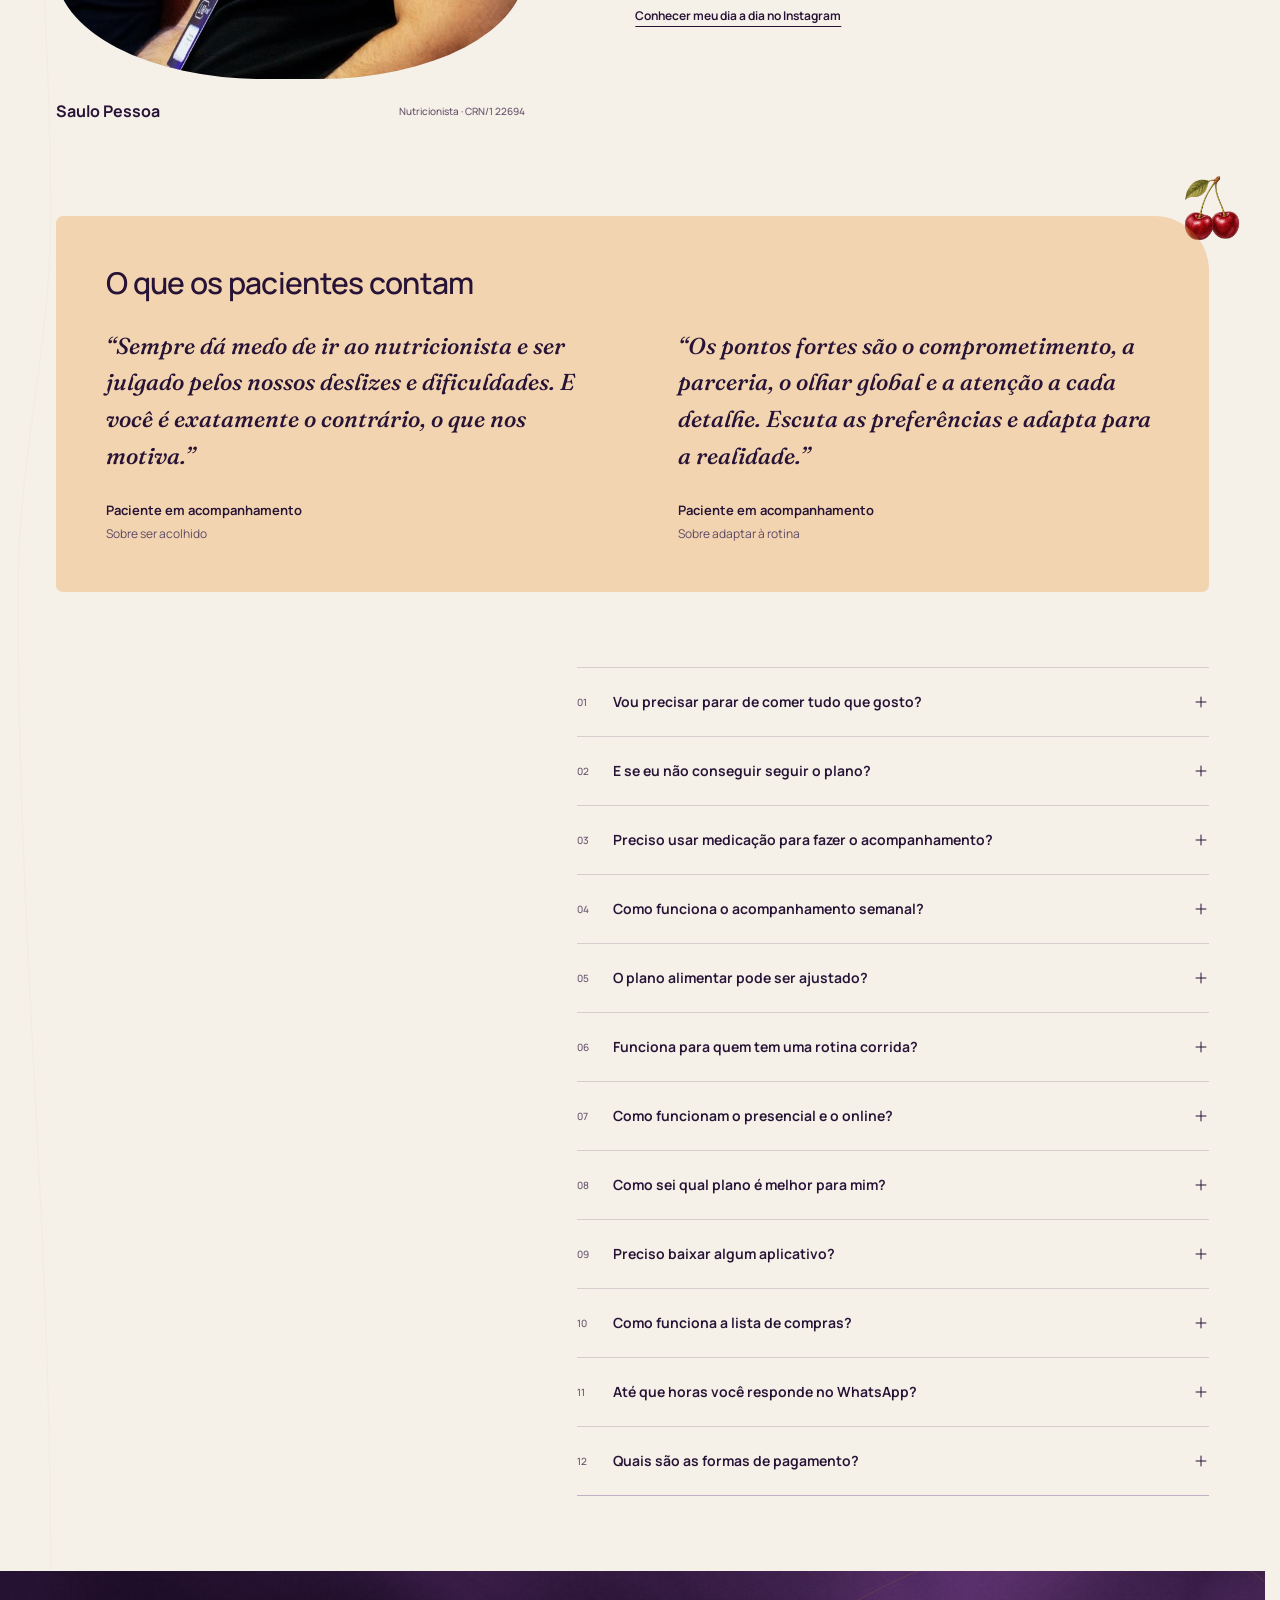
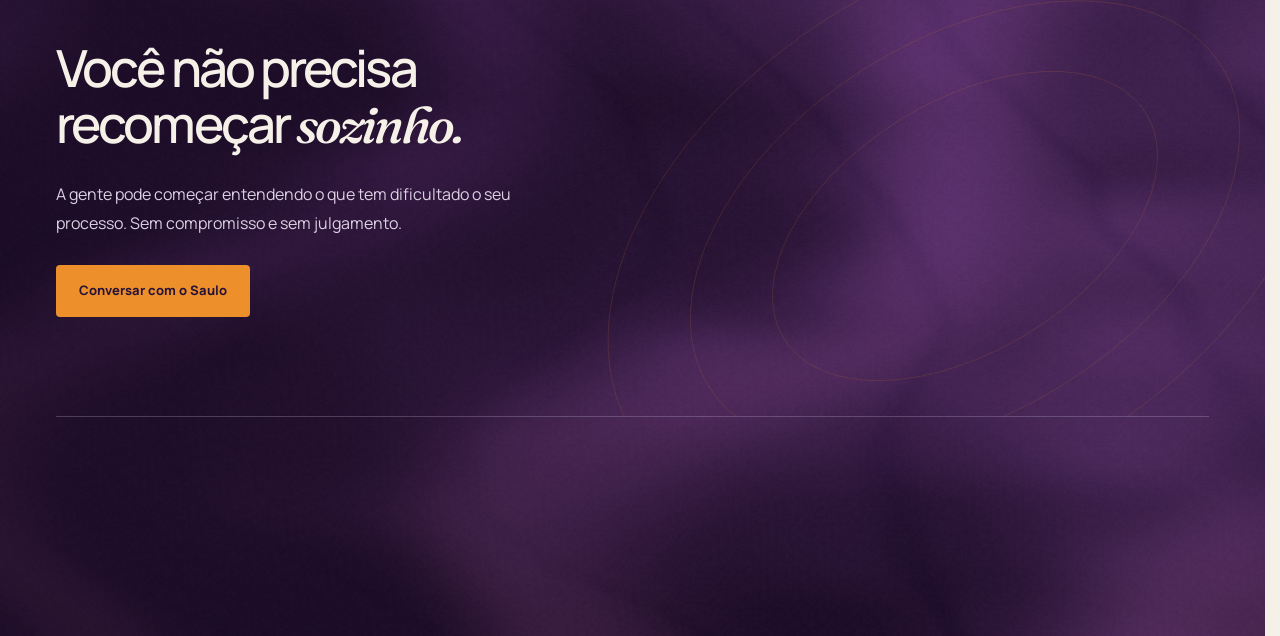
==== commit bbe566ab: "Adiciona gavetas fluidas e revelacoes em toda a rolagem" ====
--- a/index.html
+++ b/index.html
@@ -8,13 +8,13 @@
 <meta property="og:type" content="website"><meta property="og:locale" content="pt_BR"><meta property="og:url" content="https://cristianlf23.github.io/saulo-pessoa-site/"><meta property="og:title" content="Saulo Pessoa | Sua vida é maior que uma dieta"><meta property="og:description" content="Nutrição acolhedora, um plano que cabe na sua rotina e acompanhamento próximo. Presencial no Gama e online."><meta property="og:image" content="https://cristianlf23.github.io/saulo-pessoa-site/assets/social-share.png"><meta property="og:image:width" content="1200"><meta property="og:image:height" content="630"><meta property="og:image:alt" content="Saulo Pessoa, nutrição acolhedora. Sua vida é maior que uma dieta.">
 <meta name="twitter:card" content="summary_large_image"><meta name="twitter:title" content="Saulo Pessoa | Nutrição acolhedora"><meta name="twitter:description" content="Sua vida é maior que uma dieta. Presencial no Gama e online."><meta name="twitter:image" content="https://cristianlf23.github.io/saulo-pessoa-site/assets/social-share.png">
 <link rel="icon" type="image/svg+xml" href="assets/favicon.svg"><link rel="preload" as="font" type="font/woff2" href="assets/fonts/manrope.woff2" crossorigin><link rel="preload" as="image" href="assets/food-poster.jpg">
-<link rel="stylesheet" href="experience.css"><link rel="stylesheet" href="content.css"><link rel="stylesheet" href="site.css?v=83"><link rel="stylesheet" href="v8.css?v=83"><link rel="stylesheet" href="v82.css?v=83"><link rel="stylesheet" href="v83.css?v=87">
-<script src="assets/vendor/gsap.min.js" defer></script><script src="assets/vendor/ScrollTrigger.min.js" defer></script><script src="experience.js?v=86" defer></script><script src="site.js?v=84" defer></script><script src="quiz.js" defer></script><script src="v8.js?v=86" defer></script><script src="v82.js?v=83" defer></script>
+<link rel="stylesheet" href="experience.css"><link rel="stylesheet" href="content.css"><link rel="stylesheet" href="site.css?v=83"><link rel="stylesheet" href="v8.css?v=83"><link rel="stylesheet" href="v82.css?v=83"><link rel="stylesheet" href="v83.css?v=88">
+<script src="assets/vendor/gsap.min.js" defer></script><script src="assets/vendor/ScrollTrigger.min.js" defer></script><script src="experience.js?v=88" defer></script><script src="site.js?v=88" defer></script><script src="quiz.js" defer></script><script src="v8.js?v=88" defer></script><script src="v82.js?v=88" defer></script>
 <script type="application/ld+json">{"@context":"https://schema.org","@type":"ProfessionalService","name":"Saulo Pessoa · Nutrição Acolhedora","url":"https://saulopessoanutri.com.br/","telephone":"+5561984300666","email":"saulopessoanutri@gmail.com","address":{"@type":"PostalAddress","streetAddress":"Orion Office Residence Mall, Bloco B, Sala 512, Setor Central","addressLocality":"Gama, Brasília","addressRegion":"DF","addressCountry":"BR"},"areaServed":"Brasil","sameAs":["https://instagram.com/saulopessoanutri"]}</script>
 </head>
 <body class="edition-v8"><a class="skip" href="#hero-content">Pular para o conteúdo</a><div class="experience site-motion-area" id="inicio"><div class="world" aria-hidden="true"><div class="world-fallback"></div><canvas id="surface"></canvas><div class="reading-shade"></div></div>
 <svg class="contour page-thread" aria-hidden="true" viewBox="0 0 1440 1900" preserveAspectRatio="none"><path class="contour-ghost" d="M40 140C300 100 540 90 790 150S1480 400 1300 680 680 690 540 990 125 1060 180 1310 1200 1600 1320 1820"/><path class="contour-live" d="M40 140C300 100 540 90 790 150S1480 400 1300 680 680 690 540 990 125 1060 180 1310 1200 1600 1320 1820"/><circle class="thread-tip" r="3"/></svg><header class="header wrap"><a class="brand" href="#inicio" aria-label="Saulo Pessoa, início"><img id="header-logo" src="assets/logo-original.png" alt="Saulo Pessoa, Nutrição Acolhedora" width="250" height="150"></a><nav aria-label="Navegação principal"><a href="#como-funciona">Como funciona</a><a href="#metodo">O método</a><a href="#planos">Planos</a><a href="#sobre">Sobre mim</a></nav><a class="contact-link" href="https://wa.me/5561984300666" target="_blank" rel="noopener">Vamos conversar<svg viewBox="0 0 24 24" aria-hidden="true"><path d="M5 6h14v10H9l-4 4V6Z"/></svg></a><button class="menu-toggle" type="button" aria-expanded="false" aria-controls="menu-drawer" aria-haspopup="dialog">Menu<svg viewBox="0 0 20 20" aria-hidden="true"><path d="M3 6h14M3 14h14"/></svg></button></header><noscript><nav class="no-script-nav wrap" aria-label="Navegação sem JavaScript"><a href="#como-funciona">Como funciona</a><a href="#metodo">O método</a><a href="#vida-real">Alimentação e vida real</a><a href="#acompanhamento">O acompanhamento</a><a href="#planos">Planos</a><a href="#sobre">Sobre o Saulo</a><a href="#duvidas">Dúvidas</a></nav></noscript>
-<main id="conteudo" tabindex="-1"><section data-scene class="hero wrap" aria-labelledby="hero-title"><div class="hero-copy" id="hero-content" tabindex="-1"><h1 id="hero-title">Sua vida é maior<br><em>que uma dieta.</em></h1><p class="hero-intro">Sou o Saulo. Eu escuto você por inteiro para construir uma alimentação que faça sentido na sua rotina.</p><p class="hero-specialty">Emagrecimento, nutrição clínica, comportamental e esportiva.</p><p class="hero-location"><strong>Presencial no Gama, Brasília.</strong><span>Online para todo o Brasil.</span></p><div class="actions"><a class="button" href="https://wa.me/5561984300666" target="_blank" rel="noopener"><span>Conversar com o Saulo</span><svg viewBox="0 0 24 24" aria-hidden="true"><path d="M5 6h14v10H9l-4 4V6Z"/></svg></a><a class="secondary" href="https://typebot.co/triagem-site-saulopessoa" data-quiz>Descobrir meu plano</a></div><p class="assurance">Você fala direto comigo, sem compromisso.</p></div><figure class="hero-portrait"><span aria-hidden="true" class="botanical orange hero-orange" data-drift="-55"></span><span aria-hidden="true" class="botanical fig hero-fig" data-drift="65"></span><div class="portrait-trace" aria-hidden="true"></div><div class="portrait-window"><img src="assets/saulo-portrait.jpg" alt="Saulo Pessoa, nutricionista, sorrindo de braços cruzados" width="560" height="700" fetchpriority="high"></div><figcaption><strong>Saulo Pessoa</strong><span>Nutricionista · CRN/1 22694</span></figcaption></figure><div class="hero-footer"></div></section><section data-scene class="care-cycle" id="como-funciona" aria-labelledby="cycle-heading"><div class="wrap"><div class="cycle-heading"><div><h2 id="cycle-heading">O plano é só o começo.<br><em>O cuidado é o caminho.</em></h2></div><p>Um plano possível, acompanhado de perto entre uma consulta e outra.</p></div><div class="cycle-stage"><span aria-hidden="true" class="botanical orange cycle-orange" data-drift="35"></span><span aria-hidden="true" class="botanical pear cycle-pear" data-drift="-35"></span><div class="cycle-layout"><div class="cycle-map"><svg viewBox="0 0 500 500" aria-hidden="true"><circle class="cycle-track" cx="250" cy="250" r="190"/><circle class="cycle-reveal" cx="250" cy="250" r="190" transform="rotate(-90 250 250)"/><circle class="cycle-route" cx="250" cy="250" r="190" transform="rotate(-90 250 250)"/><g class="cycle-flow"><circle class="cycle-flow-trail" cx="250" cy="250" r="190" transform="rotate(-90 250 250)"/><circle class="cycle-flow-dot" cx="250" cy="60" r="5"/></g><circle class="cycle-marker" cx="250" cy="60" r="6"/></svg><div class="cycle-center" aria-hidden="true"><span class="cycle-active-icon"><svg viewBox="0 0 24 24" aria-hidden="true"><path d="M5 4h14a2 2 0 0 1 2 2v9a2 2 0 0 1-2 2H9l-6 4V6a2 2 0 0 1 2-2Z"/><path d="M7 8h10M7 12h7"/></svg></span><span>UM CUIDADO QUE</span><em>continua.</em><small class="cycle-center-step">Passo 01 de 07</small></div><button type="button" class="cycle-stop" data-cycle="0" aria-controls="cycle-panel-0" aria-pressed="true" style="--x:50.000%;--y:12.000%"><b><svg viewBox="0 0 24 24" aria-hidden="true"><path d="M5 4h14a2 2 0 0 1 2 2v9a2 2 0 0 1-2 2H9l-6 4V6a2 2 0 0 1 2-2Z"/><path d="M7 8h10M7 12h7"/></svg><small class="cycle-order">01</small></b><span>Consulta</span></button><button type="button" class="cycle-stop" data-cycle="1" aria-controls="cycle-panel-1" aria-pressed="false" style="--x:79.710%;--y:26.307%"><b><svg viewBox="0 0 24 24" aria-hidden="true"><rect x="5" y="4" width="14" height="17" rx="2"/><path d="M9 4V2h6v2M9 9h6M9 13h6M9 17h3"/></svg><small class="cycle-order">02</small></b><span>Estratégia inicial</span></button><button type="button" class="cycle-stop" data-cycle="2" aria-controls="cycle-panel-2" aria-pressed="false" style="--x:87.047%;--y:58.456%"><b><svg viewBox="0 0 24 24" aria-hidden="true"><circle cx="13" cy="12" r="7"/><circle cx="13" cy="12" r="4"/><path d="M2 3v6m3-6v6M2 6h3M3.5 9v12M23 3v18"/></svg><small class="cycle-order">03</small></b><span>Vida real</span></button><button type="button" class="cycle-stop" data-cycle="3" aria-controls="cycle-panel-3" aria-pressed="false" style="--x:66.488%;--y:84.237%"><b><svg viewBox="0 0 24 24" aria-hidden="true"><rect x="3" y="5" width="18" height="16" rx="2"/><path d="M7 2v6m10-6v6M3 10h18m-13 5 3 3 5-5"/></svg><small class="cycle-order">04</small></b><span>Check-in</span></button><button type="button" class="cycle-stop" data-cycle="4" aria-controls="cycle-panel-4" aria-pressed="false" style="--x:33.512%;--y:84.237%"><b><svg viewBox="0 0 24 24" aria-hidden="true"><circle cx="10.5" cy="10.5" r="7"/><path d="m16 16 5 5M8 10.5h5M10.5 8v5"/></svg><small class="cycle-order">05</small></b><span>Dificuldades</span></button><button type="button" class="cycle-stop" data-cycle="5" aria-controls="cycle-panel-5" aria-pressed="false" style="--x:12.953%;--y:58.456%"><b><svg viewBox="0 0 24 24" aria-hidden="true"><path d="M3 6h7m4 0h7M3 12h3m4 0h11M3 18h11m4 0h3"/><circle cx="12" cy="6" r="2"/><circle cx="8" cy="12" r="2"/><circle cx="16" cy="18" r="2"/></svg><small class="cycle-order">06</small></b><span>Ajustes</span></button><button type="button" class="cycle-stop" data-cycle="6" aria-controls="cycle-panel-6" aria-pressed="false" style="--x:20.290%;--y:26.307%"><b><svg viewBox="0 0 24 24" aria-hidden="true"><path d="M12 21v-9M12 14C4 14 3 8 3 4c6 0 10 3 9 10Zm0-3c0-6 4-8 9-8 0 5-3 8-9 8ZM5 21h14"/></svg><small class="cycle-order">07</small></b><span>Evolução</span></button></div><div class="cycle-reading"><div class="cycle-panels"><article class="cycle-panel" id="cycle-panel-0" aria-labelledby="cycle-title-0"><p class="cycle-kicker">Passo 01 de 07</p><div class="cycle-panel-title"><span class="cycle-detail-icon" aria-hidden="true"><svg viewBox="0 0 24 24" aria-hidden="true"><path d="M5 4h14a2 2 0 0 1 2 2v9a2 2 0 0 1-2 2H9l-6 4V6a2 2 0 0 1 2-2Z"/><path d="M7 8h10M7 12h7"/></svg></span><h3 id="cycle-title-0">Consulta</h3></div><p class="cycle-lead">Antes do plano, eu escuto você.</p><p>A gente começa se conhecendo. A primeira consulta tem duas partes.</p><div class="cycle-details"><p class="cycle-detail-label">O que acontece nesta etapa</p><div class="cycle-detail-body"><ul><li>Avaliação de cerca de 1 hora: saúde, objetivos, alimentação, treino, sono e estresse.</li><li>Composição corporal com adipômetro, se você se sentir confortável, ou por fotos no online.</li><li>Entrega do plano, em cerca de 40 minutos, com tudo no aplicativo WebDiet.</li></ul></div></div></article><article class="cycle-panel" id="cycle-panel-1" aria-labelledby="cycle-title-1"><p class="cycle-kicker">Passo 02 de 07</p><div class="cycle-panel-title"><span class="cycle-detail-icon" aria-hidden="true"><svg viewBox="0 0 24 24" aria-hidden="true"><rect x="5" y="4" width="14" height="17" rx="2"/><path d="M9 4V2h6v2M9 9h6M9 13h6M9 17h3"/></svg></span><h3 id="cycle-title-1">Estratégia inicial</h3></div><p class="cycle-lead">Um plano para a sua vida de hoje.</p><p>A estratégia parte da rotina que você tem, sem depender de uma semana ideal.</p><div class="cycle-details"><p class="cycle-detail-label">O que acontece nesta etapa</p><div class="cycle-detail-body"><ul><li>Começa pelo que dá para mudar agora.</li><li>Respeita o que você gosta e o que não come de jeito nenhum.</li><li>Primeiros combinados pequenos e claros.</li></ul></div></div></article><article class="cycle-panel" id="cycle-panel-2" aria-labelledby="cycle-title-2"><p class="cycle-kicker">Passo 03 de 07 · Toda semana</p><div class="cycle-panel-title"><span class="cycle-detail-icon" aria-hidden="true"><svg viewBox="0 0 24 24" aria-hidden="true"><circle cx="13" cy="12" r="7"/><circle cx="13" cy="12" r="4"/><path d="M2 3v6m3-6v6M2 6h3M3.5 9v12M23 3v18"/></svg></span><h3 id="cycle-title-2">Vida real</h3></div><p class="cycle-lead">A semana acontece. O plano também.</p><p>Semana corrida, festa e viagem fazem parte. Você coloca em prática do jeito que a semana permitir.</p><div class="cycle-details"><p class="cycle-detail-label">O que acontece nesta etapa</p><div class="cycle-detail-body"><ul><li>Não precisa ser perfeito para contar.</li><li>Surgiu uma dúvida no meio da semana? Me chama no WhatsApp.</li><li>Uma semana difícil também mostra o que precisa mudar.</li></ul></div></div></article><article class="cycle-panel" id="cycle-panel-3" aria-labelledby="cycle-title-3"><p class="cycle-kicker">Passo 04 de 07 · Toda semana</p><div class="cycle-panel-title"><span class="cycle-detail-icon" aria-hidden="true"><svg viewBox="0 0 24 24" aria-hidden="true"><rect x="3" y="5" width="18" height="16" rx="2"/><path d="M7 2v6m10-6v6M3 10h18m-13 5 3 3 5-5"/></svg></span><h3 id="cycle-title-3">Check-in</h3></div><p class="cycle-lead">Uma conversa que acontece toda semana.</p><p>Pelo celular, você me conta como foi. O link chega por e-mail e não precisa baixar nada.</p><div class="cycle-details"><p class="cycle-detail-label">O que acontece nesta etapa</p><div class="cycle-detail-body"><ul><li>Fome, saciedade, sono, estresse, treino e como foi seguir o plano.</li><li>Eu acompanho suas respostas semana a semana.</li><li>É daí que sai o seu relatório de evolução.</li></ul></div></div></article><article class="cycle-panel" id="cycle-panel-4" aria-labelledby="cycle-title-4"><p class="cycle-kicker">Passo 05 de 07 · Toda semana</p><div class="cycle-panel-title"><span class="cycle-detail-icon" aria-hidden="true"><svg viewBox="0 0 24 24" aria-hidden="true"><circle cx="10.5" cy="10.5" r="7"/><path d="m16 16 5 5M8 10.5h5M10.5 8v5"/></svg></span><h3 id="cycle-title-4">Dificuldades</h3></div><p class="cycle-lead">O que não funcionou vira informação.</p><p>A gente olha junto o que ajudou e o que atrapalhou, sem julgamento.</p><div class="cycle-details"><p class="cycle-detail-label">O que acontece nesta etapa</p><div class="cycle-detail-body"><ul><li>O que travou: horário, fome, cansaço, emoção ou rotina.</li><li>O que funcionou e vale manter.</li><li>O que não deu certo vira informação, e não culpa.</li></ul></div></div></article><article class="cycle-panel" id="cycle-panel-5" aria-labelledby="cycle-title-5"><p class="cycle-kicker">Passo 06 de 07 · Toda semana</p><div class="cycle-panel-title"><span class="cycle-detail-icon" aria-hidden="true"><svg viewBox="0 0 24 24" aria-hidden="true"><path d="M3 6h7m4 0h7M3 12h3m4 0h11M3 18h11m4 0h3"/><circle cx="12" cy="6" r="2"/><circle cx="8" cy="12" r="2"/><circle cx="16" cy="18" r="2"/></svg></span><h3 id="cycle-title-5">Ajustes</h3></div><p class="cycle-lead">A estratégia muda junto com você.</p><p>O plano pode mudar sem esperar a próxima consulta.</p><div class="cycle-details"><p class="cycle-detail-label">O que acontece nesta etapa</p><div class="cycle-detail-body"><ul><li>Trocas de refeições, horários ou quantidades.</li><li>Novos combinados para a semana seguinte.</li><li>O ciclo recomeça com o plano mais ajustado à sua realidade.</li></ul></div></div></article><article class="cycle-panel" id="cycle-panel-6" aria-labelledby="cycle-title-6"><p class="cycle-kicker">Passo 07 de 07</p><div class="cycle-panel-title"><span class="cycle-detail-icon" aria-hidden="true"><svg viewBox="0 0 24 24" aria-hidden="true"><path d="M12 21v-9M12 14C4 14 3 8 3 4c6 0 10 3 9 10Zm0-3c0-6 4-8 9-8 0 5-3 8-9 8ZM5 21h14"/></svg></span><h3 id="cycle-title-6">Evolução</h3></div><p class="cycle-lead">Você comparado com você.</p><p>A cada volta do ciclo, o plano fica mais parecido com você.</p><div class="cycle-details"><p class="cycle-detail-label">O que acontece nesta etapa</p><div class="cycle-detail-body"><ul><li>Relatório de evolução feito com as suas respostas.</li><li>Reavaliação nas consultas do plano.</li><li>Autonomia para seguir fazendo as suas escolhas.</li></ul></div></div></article></div><div class="cycle-controls" hidden><button type="button" data-cycle-prev>Voltar</button><span class="cycle-count" aria-live="polite">01 / 07</span><button type="button" data-cycle-next>Próximo passo<svg viewBox="0 0 24 24" aria-hidden="true"><path d="M4 12h15m-6-6 6 6-6 6"/></svg></button></div></div></div></div><div class="cycle-motion-control"><span>Selecione uma etapa para ver os detalhes.</span><button type="button" id="cycle-motion" aria-pressed="false" hidden>Pausar ciclo</button></div><p class="cycle-bottom">Não é uma linha reta. É um acompanhamento que se adapta à sua vida.</p></div></section><section data-scene class="method wrap" id="metodo" aria-labelledby="method-title" data-violet><canvas class="violet-surface" aria-hidden="true"></canvas><div class="method-name">Método Vincere</div><div class="method-layout"><div class="method-copy"><h2 id="method-title">A gente entende.<br>Ajusta. <em>E continua.</em></h2><p>Três fases para entender a sua rotina, ajustar a estratégia e construir autonomia.</p><a class="secondary" href="https://wa.me/5561984300666" target="_blank" rel="noopener">Conhecer o acompanhamento</a></div><div class="method-console"><div class="mountain-journey" aria-label="Jornada do Método Vincere"><svg class="mountain-art" viewBox="0 0 600 330" preserveAspectRatio="none" aria-hidden="true"><circle class="mountain-sun" cx="478" cy="68" r="25"/><path class="mountain-back" d="M0 294 68 221 123 247 223 137 305 214 393 102 470 149 553 84 600 120V330H0Z"/><path class="mountain-main" d="M0 330 92 258 175 202 245 226 418 42 471 116 525 131 600 233V330Z"/><path class="mountain-face" d="m418 42 53 74 54 15 75 102v97H482l-41-154Z"/><g class="mountain-contours"><path d="M62 305c70-28 117-33 170-18s109-28 153-111 69-74 105-38M86 324c86-31 121-14 162-20s117-58 149-108 68-35 100-31M188 261c58-2 84-28 114-62s80-76 106-125M213 274c56 0 106-63 130-93s55-79 67-88"/></g><path class="mountain-trail" d="M62 282C126 282 124 220 180 229S303 258 319 187 365 174 402 118 445 81 480 62"/><path class="mountain-progress" d="M62 282C126 282 124 220 180 229S303 258 319 187 365 174 402 118 445 81 480 62"/><circle class="mountain-hiker" cx="180" cy="229" r="5"/><path class="mountain-flag" d="M480 62V28m0 0 25 7-25 8"/></svg><div class="phase-tabs mountain-stops" aria-label="Fases do Método Vincere"><a href="#entender" class="phase-tab is-active" data-phase="0" aria-current="step" style="--mx:30%;--my:69.4%"><span>01</span><strong>Entender<svg class="phase-hint" viewBox="0 0 20 20" aria-hidden="true"><path d="M4 10h11m-4-4 4 4-4 4"/></svg></strong></a><a href="#vencer" class="phase-tab" data-phase="1" style="--mx:53.2%;--my:56.7%"><span>02</span><strong>Vencer<svg class="phase-hint" viewBox="0 0 20 20" aria-hidden="true"><path d="M4 10h11m-4-4 4 4-4 4"/></svg></strong></a><a href="#viver" class="phase-tab" data-phase="2" style="--mx:80%;--my:18.8%"><span>03</span><strong>Viver<svg class="phase-hint" viewBox="0 0 20 20" aria-hidden="true"><path d="M4 10h11m-4-4 4 4-4 4"/></svg></strong></a></div><span class="mountain-start">Ponto de partida</span></div><div class="phases"><article class="phase is-active" id="entender"><span class="phase-number" aria-hidden="true">01</span><h3>Entender</h3><p>Conhecer sua rotina, sua saúde e sua história com a comida. O que você já tentou e o que tem dificultado.</p><ul><li>Avaliação e escuta sem julgamento.</li><li>Histórico do que já tentou e do que tem dificultado.</li><li>Primeiros combinados pequenos e possíveis.</li></ul></article><article class="phase" id="vencer"><span class="phase-number" aria-hidden="true">02</span><h3>Vencer</h3><p>Acompanhamento semanal para perceber o que funcionou e ajustar o que precisa. Você não precisa esperar a próxima consulta.</p><ul><li>Acompanhamento semanal e Diário Alimentar.</li><li>Plano ajustado à sua rotina real.</li><li>WhatsApp para as dúvidas do dia a dia.</li></ul></article><article class="phase" id="viver"><span class="phase-number" aria-hidden="true">03</span><h3>Viver</h3><p>Construir autonomia para continuar, com uma transição guiada e orientação para reconhecer as dificuldades no caminho.</p><ul><li>Avaliação final e relatório da jornada.</li><li>Transição guiada para seguir com autonomia.</li><li>O que fazer se sentir que está regredindo.</li></ul></article></div><div class="phase-foot"><span>Selecione uma fase da montanha.</span><span class="phase-progress" aria-hidden="true"><i></i></span></div></div></div><div class="maintenance"><strong>Depois do método, a manutenção.</strong><p>Para quem concluiu o acompanhamento e quer manter o contato comigo, com autonomia.</p></div></section><section data-scene class="real-life wrap" id="vida-real" aria-labelledby="life-title"><div class="life-copy"><h2 id="life-title">Comer também é<br><em>viver o momento.</em></h2><p>A fruta da tarde. A pizza com os amigos. O café sem pressa.</p><p>Prazer e encontros também têm espaço no seu plano.</p></div><div class="food-scene" aria-hidden="true"><div class="food-halo"></div><span aria-hidden="true" class="botanical banana life-banana" data-drift="55"></span><span aria-hidden="true" class="botanical strawberry life-strawberry" data-drift="-45"></span><div class="plate-turn"><div class="food-mask"><img id="poster" src="assets/food-poster.jpg" alt="" width="1920" height="1080" loading="lazy"><video id="food" muted playsinline loop preload="none" poster="assets/food-poster.jpg" hidden></video></div></div></div></section><div class="continuation"><section data-scene class="weekly section-space" id="acompanhamento" aria-labelledby="weekly-title"><span aria-hidden="true" class="botanical avocado weekly-avocado" data-drift="-50"></span><span class="botanical botanical-new papaya included-papaya" aria-hidden="true"></span><div class="wrap"><div class="weekly-layout"><div><h2 id="weekly-title">A semana muda.<br>O cuidado <em>continua.</em></h2><p class="section-intro">A estratégia acompanha o que muda na sua vida.</p><p>Um link por e-mail, menos de 2 minutos, sem aplicativo nem senha. Eu leio suas respostas e ajusto o que for preciso.</p><ul class="plain-list"><li>Fome, saciedade e vontade de comer.</li><li>Sono, rotina e treino, quando fizer sentido.</li><li>O que ajudou e o que atrapalhou a sua semana.</li></ul><a class="text-link" href="#relatorios">Ver como a evolução é acompanhada</a></div><div class="checkin-demo"><div class="demo-top"><span class="demo-dot" aria-hidden="true"></span><span>Acompanhamento semanal</span><small>Exemplo interativo</small></div><div class="demo-body"><div class="demo-tabs" role="group" aria-label="Escolha uma pergunta de exemplo"><button type="button" data-demo="0" aria-pressed="true">Fome</button><button type="button" data-demo="1" aria-pressed="false">Sono</button><button type="button" data-demo="2" aria-pressed="false">Rotina</button></div><h3 id="demo-question">Como estava sua fome<br>à noite nesta semana?</h3><div class="range-value"><output for="hunger" id="hunger-value">5</output><span>de 10</span></div><label class="sr-only" for="hunger" id="demo-input-label">Fome à noite, de zero a dez</label><input type="range" id="hunger" min="0" max="10" value="5" step="1" aria-describedby="hunger-note"><div class="range-labels"><span>Sem fome</span><span>Muita fome</span></div><p id="hunger-note">Arraste para conhecer uma das perguntas. Este é só um exemplo; a resposta não é enviada.</p><div class="demo-message"><svg viewBox="0 0 24 24" aria-hidden="true"><path d="M4 5h16v11H9l-5 4V5Z"/></svg><p>O número abre uma conversa.<br><strong>O contexto dá sentido a ele.</strong></p></div></div></div></div><div class="included"><div><p class="included-context">Incluído nos três planos.</p><h3>Cuidado que acompanha<br><em>o seu dia a dia.</em></h3></div><div class="included-items"><details><summary>Plano alimentar e lista de compras<svg viewBox="0 0 24 24" aria-hidden="true"><path d="M4 12h16M12 4v16"/></svg></summary><p>Plano individualizado no WebDiet e em PDF. Lista de compras para 7 ou 31 dias, calculada a partir do plano e descontando o que você já tem em casa. Acesso ao portal enviado por e-mail.</p></details><details><summary>Avaliação e ajustes da estratégia<svg viewBox="0 0 24 24" aria-hidden="true"><path d="M4 12h16M12 4v16"/></svg></summary><p>Avaliação física com relatório no presencial ou por fotos no online, com seu consentimento. Ajustes quando a estratégia não estiver funcionando na sua rotina.</p></details><details><summary>Suporte e materiais para ganhar autonomia<svg viewBox="0 0 24 24" aria-hidden="true"><path d="M4 12h16M12 4v16"/></svg></summary><p>WhatsApp das 9h às 21h, acompanhamento semanal, Diário Alimentar e materiais de apoio: receitas, escala de fome e saciedade, lanches práticos e plano B para semanas difíceis. Quando necessário, pode ser marcada uma videochamada extra sem custo.</p></details></div></div></div></section>
+<main id="conteudo" tabindex="-1"><section data-scene class="hero wrap" aria-labelledby="hero-title"><div class="hero-copy" id="hero-content" tabindex="-1"><h1 id="hero-title">Sua vida é maior<br><em>que uma dieta.</em></h1><p class="hero-intro">Sou o Saulo. Eu escuto você por inteiro para construir uma alimentação que faça sentido na sua rotina.</p><p class="hero-specialty">Emagrecimento, nutrição clínica, comportamental e esportiva.</p><p class="hero-location"><strong>Presencial no Gama, Brasília.</strong><span>Online para todo o Brasil.</span></p><div class="actions"><a class="button" href="https://wa.me/5561984300666" target="_blank" rel="noopener"><span>Conversar com o Saulo</span><svg viewBox="0 0 24 24" aria-hidden="true"><path d="M5 6h14v10H9l-4 4V6Z"/></svg></a><a class="secondary" href="https://typebot.co/triagem-site-saulopessoa" data-quiz>Descobrir meu plano</a></div><p class="assurance">Você fala direto comigo, sem compromisso.</p></div><figure class="hero-portrait"><span aria-hidden="true" class="botanical orange hero-orange" data-drift="-55"></span><span aria-hidden="true" class="botanical fig hero-fig" data-drift="65"></span><div class="portrait-trace" aria-hidden="true"></div><div class="portrait-window"><img src="assets/saulo-portrait.jpg" alt="Saulo Pessoa, nutricionista, sorrindo de braços cruzados" width="560" height="700" fetchpriority="high"></div><figcaption><strong>Saulo Pessoa</strong><span>Nutricionista · CRN/1 22694</span></figcaption></figure><div class="hero-footer"></div></section><section data-scene class="care-cycle" id="como-funciona" aria-labelledby="cycle-heading"><div class="wrap"><div class="cycle-heading"><div><h2 id="cycle-heading">O plano é só o começo.<br><em>O cuidado é o caminho.</em></h2></div><p>Um plano possível, acompanhado de perto entre uma consulta e outra.</p></div><div class="cycle-stage"><span aria-hidden="true" class="botanical orange cycle-orange" data-drift="35"></span><span aria-hidden="true" class="botanical pear cycle-pear" data-drift="-35"></span><div class="cycle-layout"><div class="cycle-map"><svg viewBox="0 0 500 500" aria-hidden="true"><circle class="cycle-track" cx="250" cy="250" r="190"/><circle class="cycle-reveal" cx="250" cy="250" r="190" transform="rotate(-90 250 250)"/><circle class="cycle-route" cx="250" cy="250" r="190" transform="rotate(-90 250 250)"/><g class="cycle-flow"><circle class="cycle-flow-trail" cx="250" cy="250" r="190" transform="rotate(-90 250 250)"/><circle class="cycle-flow-dot" cx="250" cy="60" r="5"/></g><circle class="cycle-marker" cx="250" cy="60" r="6"/></svg><div class="cycle-center" aria-hidden="true"><span class="cycle-active-icon"><svg viewBox="0 0 24 24" aria-hidden="true"><path d="M5 4h14a2 2 0 0 1 2 2v9a2 2 0 0 1-2 2H9l-6 4V6a2 2 0 0 1 2-2Z"/><path d="M7 8h10M7 12h7"/></svg></span><span>UM CUIDADO QUE</span><em>continua.</em><small class="cycle-center-step">Passo 01 de 07</small></div><button type="button" class="cycle-stop" data-cycle="0" aria-controls="cycle-panel-0" aria-pressed="true" style="--x:50.000%;--y:12.000%"><b><svg viewBox="0 0 24 24" aria-hidden="true"><path d="M5 4h14a2 2 0 0 1 2 2v9a2 2 0 0 1-2 2H9l-6 4V6a2 2 0 0 1 2-2Z"/><path d="M7 8h10M7 12h7"/></svg><small class="cycle-order">01</small></b><span>Consulta</span></button><button type="button" class="cycle-stop" data-cycle="1" aria-controls="cycle-panel-1" aria-pressed="false" style="--x:79.710%;--y:26.307%"><b><svg viewBox="0 0 24 24" aria-hidden="true"><rect x="5" y="4" width="14" height="17" rx="2"/><path d="M9 4V2h6v2M9 9h6M9 13h6M9 17h3"/></svg><small class="cycle-order">02</small></b><span>Estratégia inicial</span></button><button type="button" class="cycle-stop" data-cycle="2" aria-controls="cycle-panel-2" aria-pressed="false" style="--x:87.047%;--y:58.456%"><b><svg viewBox="0 0 24 24" aria-hidden="true"><circle cx="13" cy="12" r="7"/><circle cx="13" cy="12" r="4"/><path d="M2 3v6m3-6v6M2 6h3M3.5 9v12M23 3v18"/></svg><small class="cycle-order">03</small></b><span>Vida real</span></button><button type="button" class="cycle-stop" data-cycle="3" aria-controls="cycle-panel-3" aria-pressed="false" style="--x:66.488%;--y:84.237%"><b><svg viewBox="0 0 24 24" aria-hidden="true"><rect x="3" y="5" width="18" height="16" rx="2"/><path d="M7 2v6m10-6v6M3 10h18m-13 5 3 3 5-5"/></svg><small class="cycle-order">04</small></b><span>Check-in</span></button><button type="button" class="cycle-stop" data-cycle="4" aria-controls="cycle-panel-4" aria-pressed="false" style="--x:33.512%;--y:84.237%"><b><svg viewBox="0 0 24 24" aria-hidden="true"><circle cx="10.5" cy="10.5" r="7"/><path d="m16 16 5 5M8 10.5h5M10.5 8v5"/></svg><small class="cycle-order">05</small></b><span>Dificuldades</span></button><button type="button" class="cycle-stop" data-cycle="5" aria-controls="cycle-panel-5" aria-pressed="false" style="--x:12.953%;--y:58.456%"><b><svg viewBox="0 0 24 24" aria-hidden="true"><path d="M3 6h7m4 0h7M3 12h3m4 0h11M3 18h11m4 0h3"/><circle cx="12" cy="6" r="2"/><circle cx="8" cy="12" r="2"/><circle cx="16" cy="18" r="2"/></svg><small class="cycle-order">06</small></b><span>Ajustes</span></button><button type="button" class="cycle-stop" data-cycle="6" aria-controls="cycle-panel-6" aria-pressed="false" style="--x:20.290%;--y:26.307%"><b><svg viewBox="0 0 24 24" aria-hidden="true"><path d="M12 21v-9M12 14C4 14 3 8 3 4c6 0 10 3 9 10Zm0-3c0-6 4-8 9-8 0 5-3 8-9 8ZM5 21h14"/></svg><small class="cycle-order">07</small></b><span>Evolução</span></button></div><div class="cycle-reading"><div class="cycle-panels"><article class="cycle-panel" id="cycle-panel-0" aria-labelledby="cycle-title-0"><p class="cycle-kicker">Passo 01 de 07</p><div class="cycle-panel-title"><span class="cycle-detail-icon" aria-hidden="true"><svg viewBox="0 0 24 24" aria-hidden="true"><path d="M5 4h14a2 2 0 0 1 2 2v9a2 2 0 0 1-2 2H9l-6 4V6a2 2 0 0 1 2-2Z"/><path d="M7 8h10M7 12h7"/></svg></span><h3 id="cycle-title-0">Consulta</h3></div><p class="cycle-lead">Antes do plano, eu escuto você.</p><p>A gente começa se conhecendo. A primeira consulta tem duas partes.</p><div class="cycle-details"><p class="cycle-detail-label">O que acontece nesta etapa</p><div class="cycle-detail-body"><ul><li>Avaliação de cerca de 1 hora: saúde, objetivos, alimentação, treino, sono e estresse.</li><li>Composição corporal com adipômetro, se você se sentir confortável, ou por fotos no online.</li><li>Entrega do plano, em cerca de 40 minutos, com tudo no aplicativo WebDiet.</li></ul></div></div></article><article class="cycle-panel" id="cycle-panel-1" aria-labelledby="cycle-title-1"><p class="cycle-kicker">Passo 02 de 07</p><div class="cycle-panel-title"><span class="cycle-detail-icon" aria-hidden="true"><svg viewBox="0 0 24 24" aria-hidden="true"><rect x="5" y="4" width="14" height="17" rx="2"/><path d="M9 4V2h6v2M9 9h6M9 13h6M9 17h3"/></svg></span><h3 id="cycle-title-1">Estratégia inicial</h3></div><p class="cycle-lead">Um plano para a sua vida de hoje.</p><p>A estratégia parte da rotina que você tem, sem depender de uma semana ideal.</p><div class="cycle-details"><p class="cycle-detail-label">O que acontece nesta etapa</p><div class="cycle-detail-body"><ul><li>Começa pelo que dá para mudar agora.</li><li>Respeita o que você gosta e o que não come de jeito nenhum.</li><li>Primeiros combinados pequenos e claros.</li></ul></div></div></article><article class="cycle-panel" id="cycle-panel-2" aria-labelledby="cycle-title-2"><p class="cycle-kicker">Passo 03 de 07 · Toda semana</p><div class="cycle-panel-title"><span class="cycle-detail-icon" aria-hidden="true"><svg viewBox="0 0 24 24" aria-hidden="true"><circle cx="13" cy="12" r="7"/><circle cx="13" cy="12" r="4"/><path d="M2 3v6m3-6v6M2 6h3M3.5 9v12M23 3v18"/></svg></span><h3 id="cycle-title-2">Vida real</h3></div><p class="cycle-lead">A semana acontece. O plano também.</p><p>Semana corrida, festa e viagem fazem parte. Você coloca em prática do jeito que a semana permitir.</p><div class="cycle-details"><p class="cycle-detail-label">O que acontece nesta etapa</p><div class="cycle-detail-body"><ul><li>Não precisa ser perfeito para contar.</li><li>Surgiu uma dúvida no meio da semana? Me chama no WhatsApp.</li><li>Uma semana difícil também mostra o que precisa mudar.</li></ul></div></div></article><article class="cycle-panel" id="cycle-panel-3" aria-labelledby="cycle-title-3"><p class="cycle-kicker">Passo 04 de 07 · Toda semana</p><div class="cycle-panel-title"><span class="cycle-detail-icon" aria-hidden="true"><svg viewBox="0 0 24 24" aria-hidden="true"><rect x="3" y="5" width="18" height="16" rx="2"/><path d="M7 2v6m10-6v6M3 10h18m-13 5 3 3 5-5"/></svg></span><h3 id="cycle-title-3">Check-in</h3></div><p class="cycle-lead">Uma conversa que acontece toda semana.</p><p>Pelo celular, você me conta como foi. O link chega por e-mail e não precisa baixar nada.</p><div class="cycle-details"><p class="cycle-detail-label">O que acontece nesta etapa</p><div class="cycle-detail-body"><ul><li>Fome, saciedade, sono, estresse, treino e como foi seguir o plano.</li><li>Eu acompanho suas respostas semana a semana.</li><li>É daí que sai o seu relatório de evolução.</li></ul></div></div></article><article class="cycle-panel" id="cycle-panel-4" aria-labelledby="cycle-title-4"><p class="cycle-kicker">Passo 05 de 07 · Toda semana</p><div class="cycle-panel-title"><span class="cycle-detail-icon" aria-hidden="true"><svg viewBox="0 0 24 24" aria-hidden="true"><circle cx="10.5" cy="10.5" r="7"/><path d="m16 16 5 5M8 10.5h5M10.5 8v5"/></svg></span><h3 id="cycle-title-4">Dificuldades</h3></div><p class="cycle-lead">O que não funcionou vira informação.</p><p>A gente olha junto o que ajudou e o que atrapalhou, sem julgamento.</p><div class="cycle-details"><p class="cycle-detail-label">O que acontece nesta etapa</p><div class="cycle-detail-body"><ul><li>O que travou: horário, fome, cansaço, emoção ou rotina.</li><li>O que funcionou e vale manter.</li><li>O que não deu certo vira informação, e não culpa.</li></ul></div></div></article><article class="cycle-panel" id="cycle-panel-5" aria-labelledby="cycle-title-5"><p class="cycle-kicker">Passo 06 de 07 · Toda semana</p><div class="cycle-panel-title"><span class="cycle-detail-icon" aria-hidden="true"><svg viewBox="0 0 24 24" aria-hidden="true"><path d="M3 6h7m4 0h7M3 12h3m4 0h11M3 18h11m4 0h3"/><circle cx="12" cy="6" r="2"/><circle cx="8" cy="12" r="2"/><circle cx="16" cy="18" r="2"/></svg></span><h3 id="cycle-title-5">Ajustes</h3></div><p class="cycle-lead">A estratégia muda junto com você.</p><p>O plano pode mudar sem esperar a próxima consulta.</p><div class="cycle-details"><p class="cycle-detail-label">O que acontece nesta etapa</p><div class="cycle-detail-body"><ul><li>Trocas de refeições, horários ou quantidades.</li><li>Novos combinados para a semana seguinte.</li><li>O ciclo recomeça com o plano mais ajustado à sua realidade.</li></ul></div></div></article><article class="cycle-panel" id="cycle-panel-6" aria-labelledby="cycle-title-6"><p class="cycle-kicker">Passo 07 de 07</p><div class="cycle-panel-title"><span class="cycle-detail-icon" aria-hidden="true"><svg viewBox="0 0 24 24" aria-hidden="true"><path d="M12 21v-9M12 14C4 14 3 8 3 4c6 0 10 3 9 10Zm0-3c0-6 4-8 9-8 0 5-3 8-9 8ZM5 21h14"/></svg></span><h3 id="cycle-title-6">Evolução</h3></div><p class="cycle-lead">Você comparado com você.</p><p>A cada volta do ciclo, o plano fica mais parecido com você.</p><div class="cycle-details"><p class="cycle-detail-label">O que acontece nesta etapa</p><div class="cycle-detail-body"><ul><li>Relatório de evolução feito com as suas respostas.</li><li>Reavaliação nas consultas do plano.</li><li>Autonomia para seguir fazendo as suas escolhas.</li></ul></div></div></article></div><div class="cycle-controls" hidden><button type="button" data-cycle-prev>Voltar</button><span class="cycle-count" aria-live="polite">01 / 07</span><button type="button" data-cycle-next>Próximo passo<svg viewBox="0 0 24 24" aria-hidden="true"><path d="M4 12h15m-6-6 6 6-6 6"/></svg></button></div></div></div></div><p class="cycle-bottom">Não é uma linha reta. É um acompanhamento que se adapta à sua vida.</p></div></section><section data-scene class="method wrap" id="metodo" aria-labelledby="method-title" data-violet><canvas class="violet-surface" aria-hidden="true"></canvas><div class="method-name">Método Vincere</div><div class="method-layout"><div class="method-copy"><h2 id="method-title">A gente entende.<br>Ajusta. <em>E continua.</em></h2><p>Três fases para entender a sua rotina, ajustar a estratégia e construir autonomia.</p><a class="secondary" href="https://wa.me/5561984300666" target="_blank" rel="noopener">Conhecer o acompanhamento</a></div><div class="method-console"><div class="mountain-journey" aria-label="Jornada do Método Vincere"><svg class="mountain-art" viewBox="0 0 600 330" preserveAspectRatio="none" aria-hidden="true"><circle class="mountain-sun" cx="478" cy="68" r="25"/><path class="mountain-back" d="M0 294 68 221 123 247 223 137 305 214 393 102 470 149 553 84 600 120V330H0Z"/><path class="mountain-main" d="M0 330 92 258 175 202 245 226 418 42 471 116 525 131 600 233V330Z"/><path class="mountain-face" d="m418 42 53 74 54 15 75 102v97H482l-41-154Z"/><g class="mountain-contours"><path d="M62 305c70-28 117-33 170-18s109-28 153-111 69-74 105-38M86 324c86-31 121-14 162-20s117-58 149-108 68-35 100-31M188 261c58-2 84-28 114-62s80-76 106-125M213 274c56 0 106-63 130-93s55-79 67-88"/></g><path class="mountain-trail" d="M62 282C126 282 124 220 180 229S303 258 319 187 365 174 402 118 445 81 480 62"/><path class="mountain-progress" d="M62 282C126 282 124 220 180 229S303 258 319 187 365 174 402 118 445 81 480 62"/><circle class="mountain-hiker" cx="180" cy="229" r="5"/><path class="mountain-flag" d="M480 62V28m0 0 25 7-25 8"/></svg><div class="phase-tabs mountain-stops" aria-label="Fases do Método Vincere"><a href="#entender" class="phase-tab is-active" data-phase="0" aria-current="step" style="--mx:30%;--my:69.4%"><span>01</span><strong>Entender<svg class="phase-hint" viewBox="0 0 20 20" aria-hidden="true"><path d="M4 10h11m-4-4 4 4-4 4"/></svg></strong></a><a href="#vencer" class="phase-tab" data-phase="1" style="--mx:53.2%;--my:56.7%"><span>02</span><strong>Vencer<svg class="phase-hint" viewBox="0 0 20 20" aria-hidden="true"><path d="M4 10h11m-4-4 4 4-4 4"/></svg></strong></a><a href="#viver" class="phase-tab" data-phase="2" style="--mx:80%;--my:18.8%"><span>03</span><strong>Viver<svg class="phase-hint" viewBox="0 0 20 20" aria-hidden="true"><path d="M4 10h11m-4-4 4 4-4 4"/></svg></strong></a></div><span class="mountain-start">Ponto de partida</span></div><div class="phases"><article class="phase is-active" id="entender"><span class="phase-number" aria-hidden="true">01</span><h3>Entender</h3><p>Conhecer sua rotina, sua saúde e sua história com a comida. O que você já tentou e o que tem dificultado.</p><ul><li>Avaliação e escuta sem julgamento.</li><li>Histórico do que já tentou e do que tem dificultado.</li><li>Primeiros combinados pequenos e possíveis.</li></ul></article><article class="phase" id="vencer"><span class="phase-number" aria-hidden="true">02</span><h3>Vencer</h3><p>Acompanhamento semanal para perceber o que funcionou e ajustar o que precisa. Você não precisa esperar a próxima consulta.</p><ul><li>Acompanhamento semanal e Diário Alimentar.</li><li>Plano ajustado à sua rotina real.</li><li>WhatsApp para as dúvidas do dia a dia.</li></ul></article><article class="phase" id="viver"><span class="phase-number" aria-hidden="true">03</span><h3>Viver</h3><p>Construir autonomia para continuar, com uma transição guiada e orientação para reconhecer as dificuldades no caminho.</p><ul><li>Avaliação final e relatório da jornada.</li><li>Transição guiada para seguir com autonomia.</li><li>O que fazer se sentir que está regredindo.</li></ul></article></div><div class="phase-foot"><span>Selecione uma fase da montanha.</span><span class="phase-progress" aria-hidden="true"><i></i></span></div></div></div><div class="maintenance"><strong>Depois do método, a manutenção.</strong><p>Para quem concluiu o acompanhamento e quer manter o contato comigo, com autonomia.</p></div></section><section data-scene class="real-life wrap" id="vida-real" aria-labelledby="life-title"><div class="life-copy"><h2 id="life-title">Comer também é<br><em>viver o momento.</em></h2><p>A fruta da tarde. A pizza com os amigos. O café sem pressa.</p><p>Prazer e encontros também têm espaço no seu plano.</p></div><div class="food-scene" aria-hidden="true"><div class="food-halo"></div><span aria-hidden="true" class="botanical banana life-banana" data-drift="55"></span><span aria-hidden="true" class="botanical strawberry life-strawberry" data-drift="-45"></span><div class="plate-turn"><div class="food-mask"><img id="poster" src="assets/food-poster.jpg" alt="" width="1920" height="1080" loading="lazy"><video id="food" muted playsinline loop preload="none" poster="assets/food-poster.jpg" hidden></video></div></div></div></section><div class="continuation"><section data-scene class="weekly section-space" id="acompanhamento" aria-labelledby="weekly-title"><span aria-hidden="true" class="botanical avocado weekly-avocado" data-drift="-50"></span><span class="botanical botanical-new papaya included-papaya" aria-hidden="true"></span><div class="wrap"><div class="weekly-layout"><div><h2 id="weekly-title">A semana muda.<br>O cuidado <em>continua.</em></h2><p class="section-intro">A estratégia acompanha o que muda na sua vida.</p><p>Um link por e-mail, menos de 2 minutos, sem aplicativo nem senha. Eu leio suas respostas e ajusto o que for preciso.</p><ul class="plain-list"><li>Fome, saciedade e vontade de comer.</li><li>Sono, rotina e treino, quando fizer sentido.</li><li>O que ajudou e o que atrapalhou a sua semana.</li></ul><a class="text-link" href="#relatorios">Ver como a evolução é acompanhada</a></div><div class="checkin-demo"><div class="demo-top"><span class="demo-dot" aria-hidden="true"></span><span>Acompanhamento semanal</span><small>Exemplo interativo</small></div><div class="demo-body"><div class="demo-tabs" role="group" aria-label="Escolha uma pergunta de exemplo"><button type="button" data-demo="0" aria-pressed="true">Fome</button><button type="button" data-demo="1" aria-pressed="false">Sono</button><button type="button" data-demo="2" aria-pressed="false">Rotina</button></div><h3 id="demo-question">Como estava sua fome<br>à noite nesta semana?</h3><div class="range-value"><output for="hunger" id="hunger-value">5</output><span>de 10</span></div><label class="sr-only" for="hunger" id="demo-input-label">Fome à noite, de zero a dez</label><input type="range" id="hunger" min="0" max="10" value="5" step="1" aria-describedby="hunger-note"><div class="range-labels"><span>Sem fome</span><span>Muita fome</span></div><p id="hunger-note">Arraste para conhecer uma das perguntas. Este é só um exemplo; a resposta não é enviada.</p><div class="demo-message"><svg viewBox="0 0 24 24" aria-hidden="true"><path d="M4 5h16v11H9l-5 4V5Z"/></svg><p>O número abre uma conversa.<br><strong>O contexto dá sentido a ele.</strong></p></div></div></div></div><div class="included"><div><p class="included-context">Incluído nos três planos.</p><h3>Cuidado que acompanha<br><em>o seu dia a dia.</em></h3></div><div class="included-items"><details><summary>Plano alimentar e lista de compras<svg viewBox="0 0 24 24" aria-hidden="true"><path d="M4 12h16M12 4v16"/></svg></summary><p>Plano individualizado no WebDiet e em PDF. Lista de compras para 7 ou 31 dias, calculada a partir do plano e descontando o que você já tem em casa. Acesso ao portal enviado por e-mail.</p></details><details><summary>Avaliação e ajustes da estratégia<svg viewBox="0 0 24 24" aria-hidden="true"><path d="M4 12h16M12 4v16"/></svg></summary><p>Avaliação física com relatório no presencial ou por fotos no online, com seu consentimento. Ajustes quando a estratégia não estiver funcionando na sua rotina.</p></details><details><summary>Suporte e materiais para ganhar autonomia<svg viewBox="0 0 24 24" aria-hidden="true"><path d="M4 12h16M12 4v16"/></svg></summary><p>WhatsApp das 9h às 21h, acompanhamento semanal, Diário Alimentar e materiais de apoio: receitas, escala de fome e saciedade, lanches práticos e plano B para semanas difíceis. Quando necessário, pode ser marcada uma videochamada extra sem custo.</p></details></div></div></div></section>
 <section data-scene class="reports section-space" id="relatorios" aria-labelledby="reports-title"><div class="wrap"><div class="section-top"><div><h2 id="reports-title">Além do peso.<br><em>A sua evolução.</em></h2></div><p>Seus check-ins viram um retrato da sua evolução, sempre comparando você com você.</p></div><div class="report-carousel" role="region" aria-roledescription="carrossel" aria-label="Páginas do relatório de exemplo"><div class="report-toolbar"><p>Explore as páginas. Toque para ampliar.</p><div class="report-navigation" hidden><button type="button" data-report-prev aria-label="Página anterior do carrossel"><svg viewBox="0 0 24 24" aria-hidden="true"><path d="m14 5-7 7 7 7M7 12h14"/></svg></button><span class="report-count" aria-live="polite">01 / 04</span><button type="button" data-report-next aria-label="Próxima página do carrossel"><svg viewBox="0 0 24 24" aria-hidden="true"><path d="m10 5 7 7-7 7M3 12h14"/></svg></button></div></div><div class="report-grid" id="report-track" tabindex="0" aria-label="Relatórios, role horizontalmente para explorar"><a class="report-card" href="assets/relatorio-resumo.jpg" data-report="assets/relatorio-resumo.jpg" data-caption="Resumo e mensagem" target="_blank" rel="noopener"><div class="report-image"><img src="assets/relatorio-resumo.jpg" alt="Resumo e mensagem, página do relatório de exemplo com dados fictícios" width="840" height="1188" loading="lazy"></div><span><small>01</small>Resumo e mensagem<svg viewBox="0 0 24 24" aria-hidden="true"><path d="M9 3H3v6M15 3h6v6M3 15v6h6M21 15v6h-6"/></svg></span></a><a class="report-card" href="assets/relatorio-comportamento.jpg" data-report="assets/relatorio-comportamento.jpg" data-caption="Comportamento alimentar" target="_blank" rel="noopener"><div class="report-image"><img src="assets/relatorio-comportamento.jpg" alt="Comportamento alimentar, página do relatório de exemplo com dados fictícios" width="840" height="1188" loading="lazy"></div><span><small>02</small>Comportamento alimentar<svg viewBox="0 0 24 24" aria-hidden="true"><path d="M9 3H3v6M15 3h6v6M3 15v6h6M21 15v6h-6"/></svg></span></a><a class="report-card" href="assets/relatorio-treino.jpg" data-report="assets/relatorio-treino.jpg" data-caption="Treino e desempenho" target="_blank" rel="noopener"><div class="report-image"><img src="assets/relatorio-treino.jpg" alt="Treino e desempenho, página do relatório de exemplo com dados fictícios" width="840" height="1188" loading="lazy"></div><span><small>03</small>Treino e desempenho<svg viewBox="0 0 24 24" aria-hidden="true"><path d="M9 3H3v6M15 3h6v6M3 15v6h6M21 15v6h-6"/></svg></span></a><a class="report-card" href="assets/relatorio-medicacao.jpg" data-report="assets/relatorio-medicacao.jpg" data-caption="Medicação e peso" target="_blank" rel="noopener"><div class="report-image"><img src="assets/relatorio-medicacao.jpg" alt="Medicação e peso, página do relatório de exemplo com dados fictícios" width="840" height="1188" loading="lazy"></div><span><small>04</small>Medicação e peso<svg viewBox="0 0 24 24" aria-hidden="true"><path d="M9 3H3v6M15 3h6v6M3 15v6h6M21 15v6h-6"/></svg></span></a></div></div><div class="report-details"><p><strong>8 páginas</strong><span>O exemplo completo</span></p><p><strong>0 a 100</strong><span>Índice de Comportamento Alimentar</span></p><p><strong>Seu contexto</strong><span>Sono, estresse, fome e combinados</span></p></div><div class="report-note"><p>Quatro das oito páginas de um exemplo com paciente e dados fictícios. Não é um caso real nem promessa de resultado.</p><a class="text-link" href="https://wa.me/5561984300666?text=Oi%2C%20Saulo!%20Vi%20as%20p%C3%A1ginas%20do%20relat%C3%B3rio%20no%20site%20e%20quero%20ver%20o%20exemplo%20completo." target="_blank" rel="noopener">Pedir o exemplo completo</a></div><details class="physical-disclosure"><summary>Avaliação física: veja também o mapa corporal e a composição<svg viewBox="0 0 24 24" aria-hidden="true"><path d="M4 12h16M12 4v16"/></svg></summary><div class="physical"><div class="physical-copy"><h3>Seu ponto de partida,<br><em>com mais clareza.</em></h3><p>No presencial, as medidas são registradas em um mapa do corpo e em um gráfico da composição. Nas próximas avaliações, você consegue acompanhar o que mudou.</p><p class="physical-note">Exemplo de relatório real, publicado no site original com autorização e sem identificação. No online, a avaliação é por fotos, com seu consentimento.</p></div><div class="physical-images"><a href="assets/aval-mapa.jpg" target="_blank" rel="noopener"><img src="assets/aval-mapa.jpg" width="1379" height="1356" loading="lazy" alt="Exemplo autorizado de mapa corporal com circunferências e dobras cutâneas"><span>Mapa corporal · Ampliar</span></a><a href="assets/aval-composicao.jpg" target="_blank" rel="noopener"><img src="assets/aval-composicao.jpg" width="1456" height="907" loading="lazy" alt="Exemplo autorizado de resumo da composição corporal"><span>Composição corporal · Ampliar</span></a></div></div></details></div></section>
 <section data-scene class="medication wrap" id="medicacao" aria-labelledby="medication-title"><div class="medication-mark" aria-hidden="true"><svg viewBox="0 0 100 100"><circle cx="50" cy="50" r="42"/><path d="M50 25v50M25 50h50"/></svg></div><div><h2 id="medication-title">Usa medicação para obesidade?</h2><p>A alimentação também precisa acompanhar essa fase. A estratégia considera mudanças de apetite e tolerância alimentar, com atenção a proteínas, hidratação, fibras, treino e preservação da massa muscular.</p><div class="medication-points"><div><h3>Comer o suficiente</h3><p>Atenção à proteína, vitaminas e minerais, também nos dias de pouca fome.</p></div><div><h3>Mais conforto na rotina</h3><p>Ajustes de horários, volume e escolhas conforme a tolerância alimentar.</p></div><div><h3>Pensar no depois</h3><p>Construir um jeito de comer que você consiga manter, com ou sem medicação.</p></div></div><p class="medication-note">Você não precisa usar medicação para fazer o acompanhamento. Prescrição e dose são sempre com o seu médico.</p><a class="text-link" href="https://wa.me/5561984300666?text=Oi%2C%20Saulo!%20Quero%20conhecer%20o%20acompanhamento%20nutricional%20durante%20o%20tratamento%20para%20obesidade." target="_blank" rel="noopener">Conversar sobre o meu momento</a></div></section>
 <section data-scene class="plans section-space" id="planos" aria-labelledby="plans-title"><div class="wrap"><div class="section-top"><div><h2 id="plans-title">O mesmo cuidado.<br><em>Tempos diferentes.</em></h2></div><p>O que muda é o tempo de suporte e o número de consultas. Todos os planos podem ser presenciais no Gama ou online.</p></div><div class="plans-grid"><article class="plan "><p class="plan-duration">3 meses</p><h3>Primeiro Passo</h3><p class="plan-description">Para começar e conhecer o acompanhamento de perto.</p><div class="plan-count"><b>2</b><span>consultas<br>presenciais ou online</span></div><ul><li>Reavaliação no início e no fim</li><li>Acompanhamento semanal e WhatsApp por 3 meses</li></ul><a class="button button-outline" href="https://wa.me/5561984300666?text=Oi%2C%20Saulo!%20Vim%20pelo%20seu%20site%20e%20quero%20conversar%20sobre%20o%20plano%20Primeiro%20Passo%20(3%20meses)." target="_blank" rel="noopener">Conversar sobre este plano</a></article><article class="plan plan-featured" data-violet><canvas class="violet-surface" aria-hidden="true"></canvas><span class="plan-tag">Mais recomendado pelo Saulo</span><p class="plan-duration">6 meses</p><h3>Mudança Consistente</h3><p class="plan-description">Tempo para trabalhar hábitos e construir autonomia.</p><div class="plan-count"><b>4</b><span>consultas<br>presenciais ou online</span></div><ul><li>Reavaliação no início, no 3º mês e no fim</li><li>Acompanhamento semanal e WhatsApp por 6 meses</li><li>Relatório de meio de plano</li></ul><a class="button button-orange" href="https://wa.me/5561984300666?text=Oi%2C%20Saulo!%20Vim%20pelo%20seu%20site%20e%20quero%20conversar%20sobre%20o%20plano%20Mudan%C3%A7a%20Consistente%20(6%20meses)." target="_blank" rel="noopener">Conversar sobre este plano</a></article><article class="plan "><p class="plan-duration">12 meses</p><h3>Transformação Completa</h3><p class="plan-description">Mais tempo de suporte para objetivos de longo prazo.</p><div class="plan-count"><b>8</b><span>consultas<br>presenciais ou online</span></div><ul><li>Reavaliação a cada 3 meses</li><li>Acompanhamento semanal e WhatsApp por 12 meses</li><li>Relatórios trimestrais e relatório final</li></ul><a class="button button-outline" href="https://wa.me/5561984300666?text=Oi%2C%20Saulo!%20Vim%20pelo%20seu%20site%20e%20quero%20conversar%20sobre%20o%20plano%20Transforma%C3%A7%C3%A3o%20Completa%20(12%20meses)." target="_blank" rel="noopener">Conversar sobre este plano</a></article></div><div class="plan-notes"><p>Valores e condições pelo WhatsApp. Pagamento por Pix à vista ou cartão parcelado, conforme o plano.</p><p>Precisa de uma orientação pontual? A consulta avulsa inclui 1 consulta e 30 dias de suporte no WhatsApp. <a href="https://wa.me/5561984300666?text=Oi%2C%20Saulo!%20Quero%20conversar%20sobre%20a%20Consulta%20Avulsa." target="_blank" rel="noopener">Perguntar sobre a avulsa</a></p></div><div class="discover" id="descobrir"><div><h3>Não precisa decidir agora.</h3><p>Sete perguntas ajudam a encontrar um ponto de partida. Depois, a gente confirma junto.</p></div><a class="button button-dark" href="https://typebot.co/triagem-site-saulopessoa" data-quiz>Descobrir meu plano</a></div></div></section>
--- a/v83.css
+++ b/v83.css
@@ -114,3 +114,10 @@
 @media(max-width:360px){.continuation.closing-region .footer-top{gap:14px 18px;grid-template-columns:76px 1fr}.footer-brand{width:76px}.footer-address{font-size:11px}.footer-address strong{font-size:12px}.continuation.closing-region .footer-bottom{column-gap:17px}.continuation.closing-region .closing-inner h2{font-size:31px}}
 .experience .weekly>.weekly-avocado{width:64px;left:max(8px,calc((100% - 1256px)/2 - 76px));top:31%}
 @media(max-width:1000px){.experience .weekly>.weekly-avocado{width:44px;left:auto;right:12px;top:auto;bottom:0}}
+
+.disclosure-body,.disclosure-content{display:flow-root}
+.experience details[data-drawer]>summary svg{transition:transform .24s var(--ease);transform-origin:center}
+.experience details[data-drawer][data-expanded="true"]>summary svg{transform:rotate(45deg)}
+.experience details[data-drawer][data-expanded="false"]>summary svg{transform:rotate(0)}
+.disclosure-body[inert]{pointer-events:none}
+@media(prefers-reduced-motion:reduce){.experience details[data-drawer]>summary svg{transition:none}}
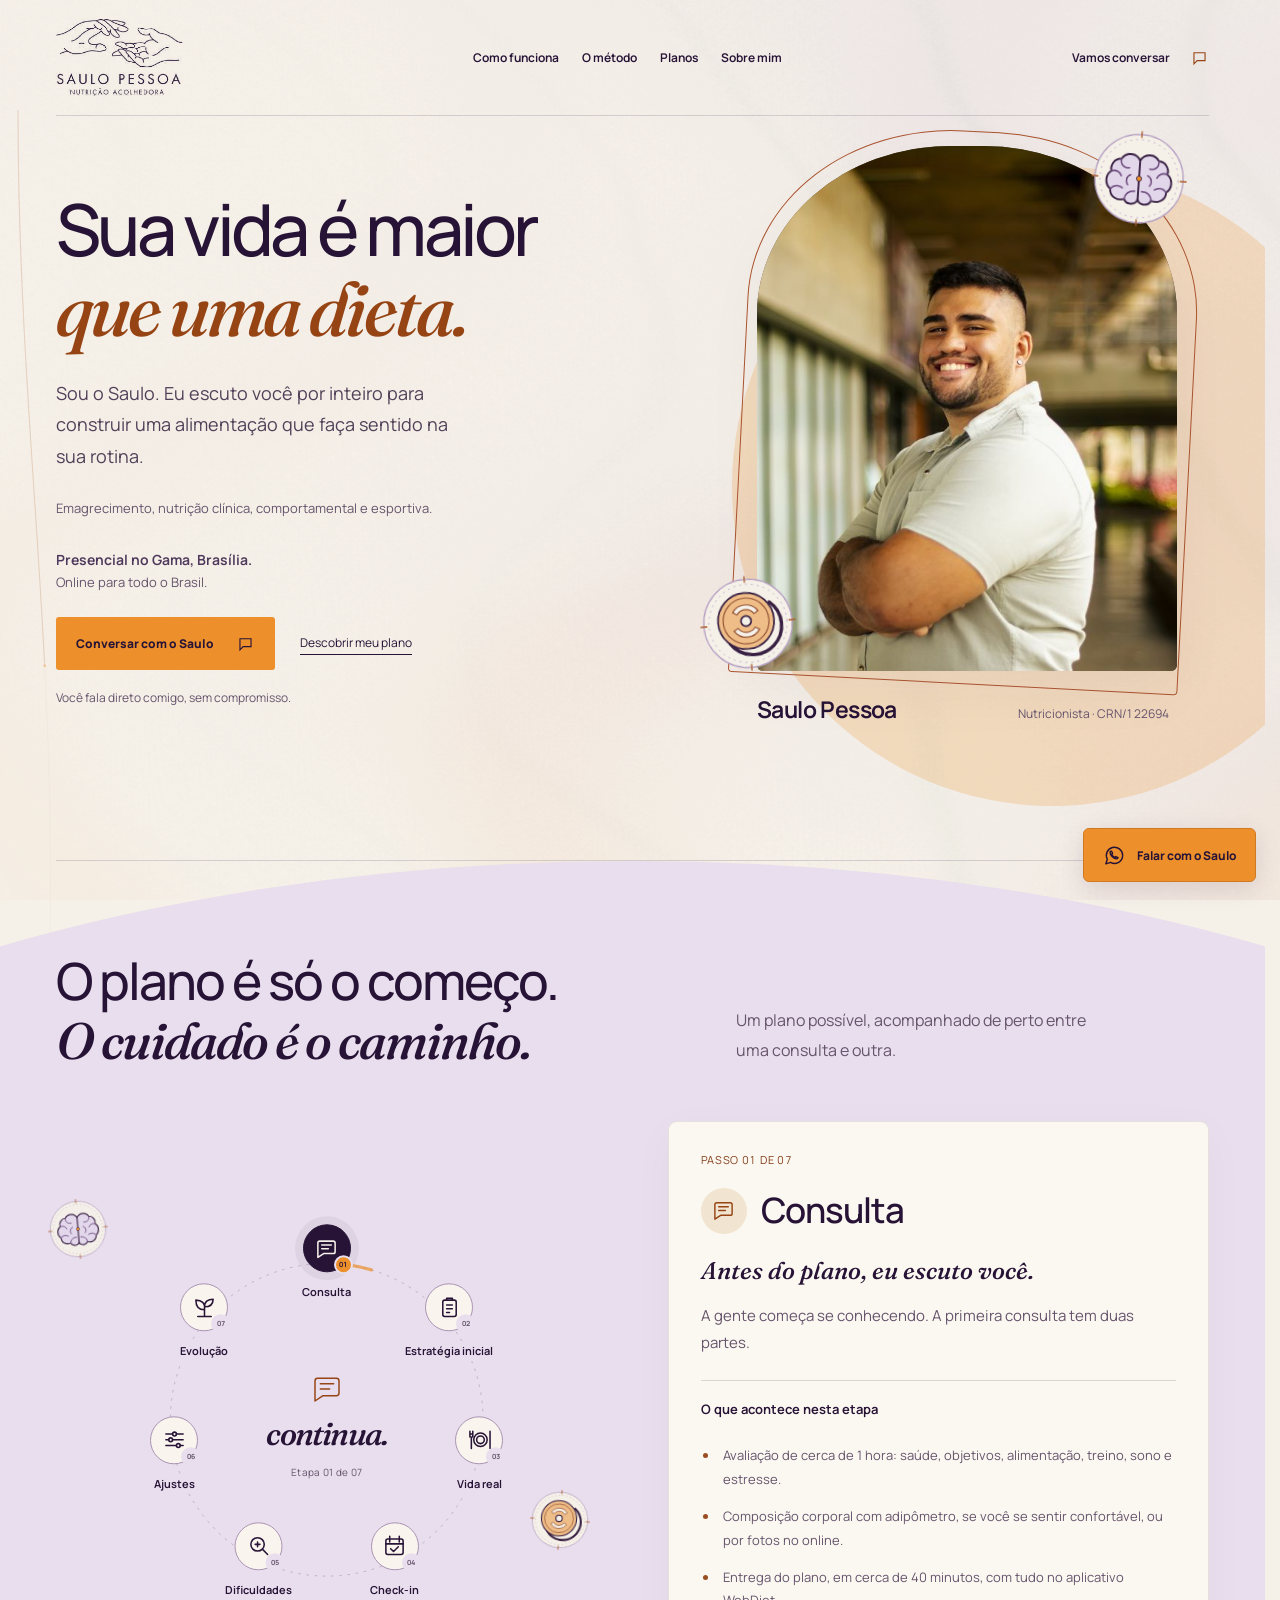
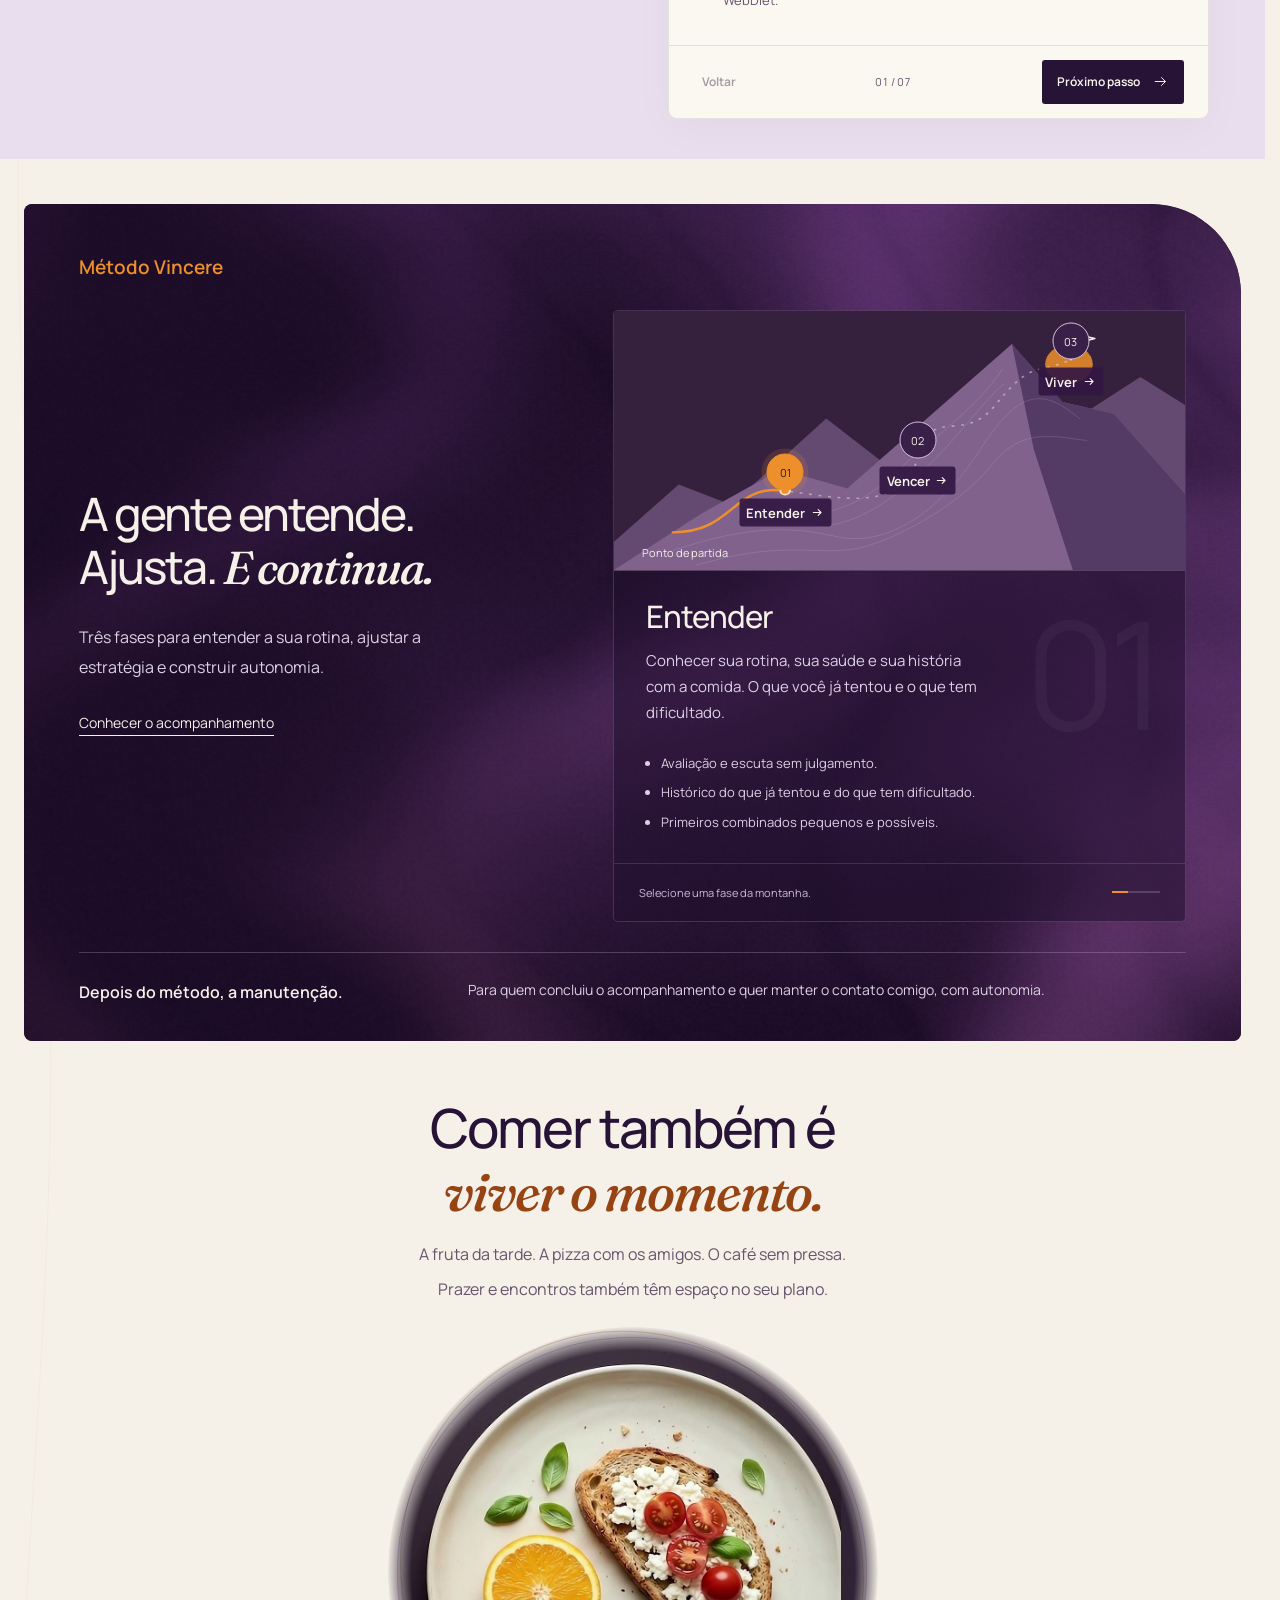
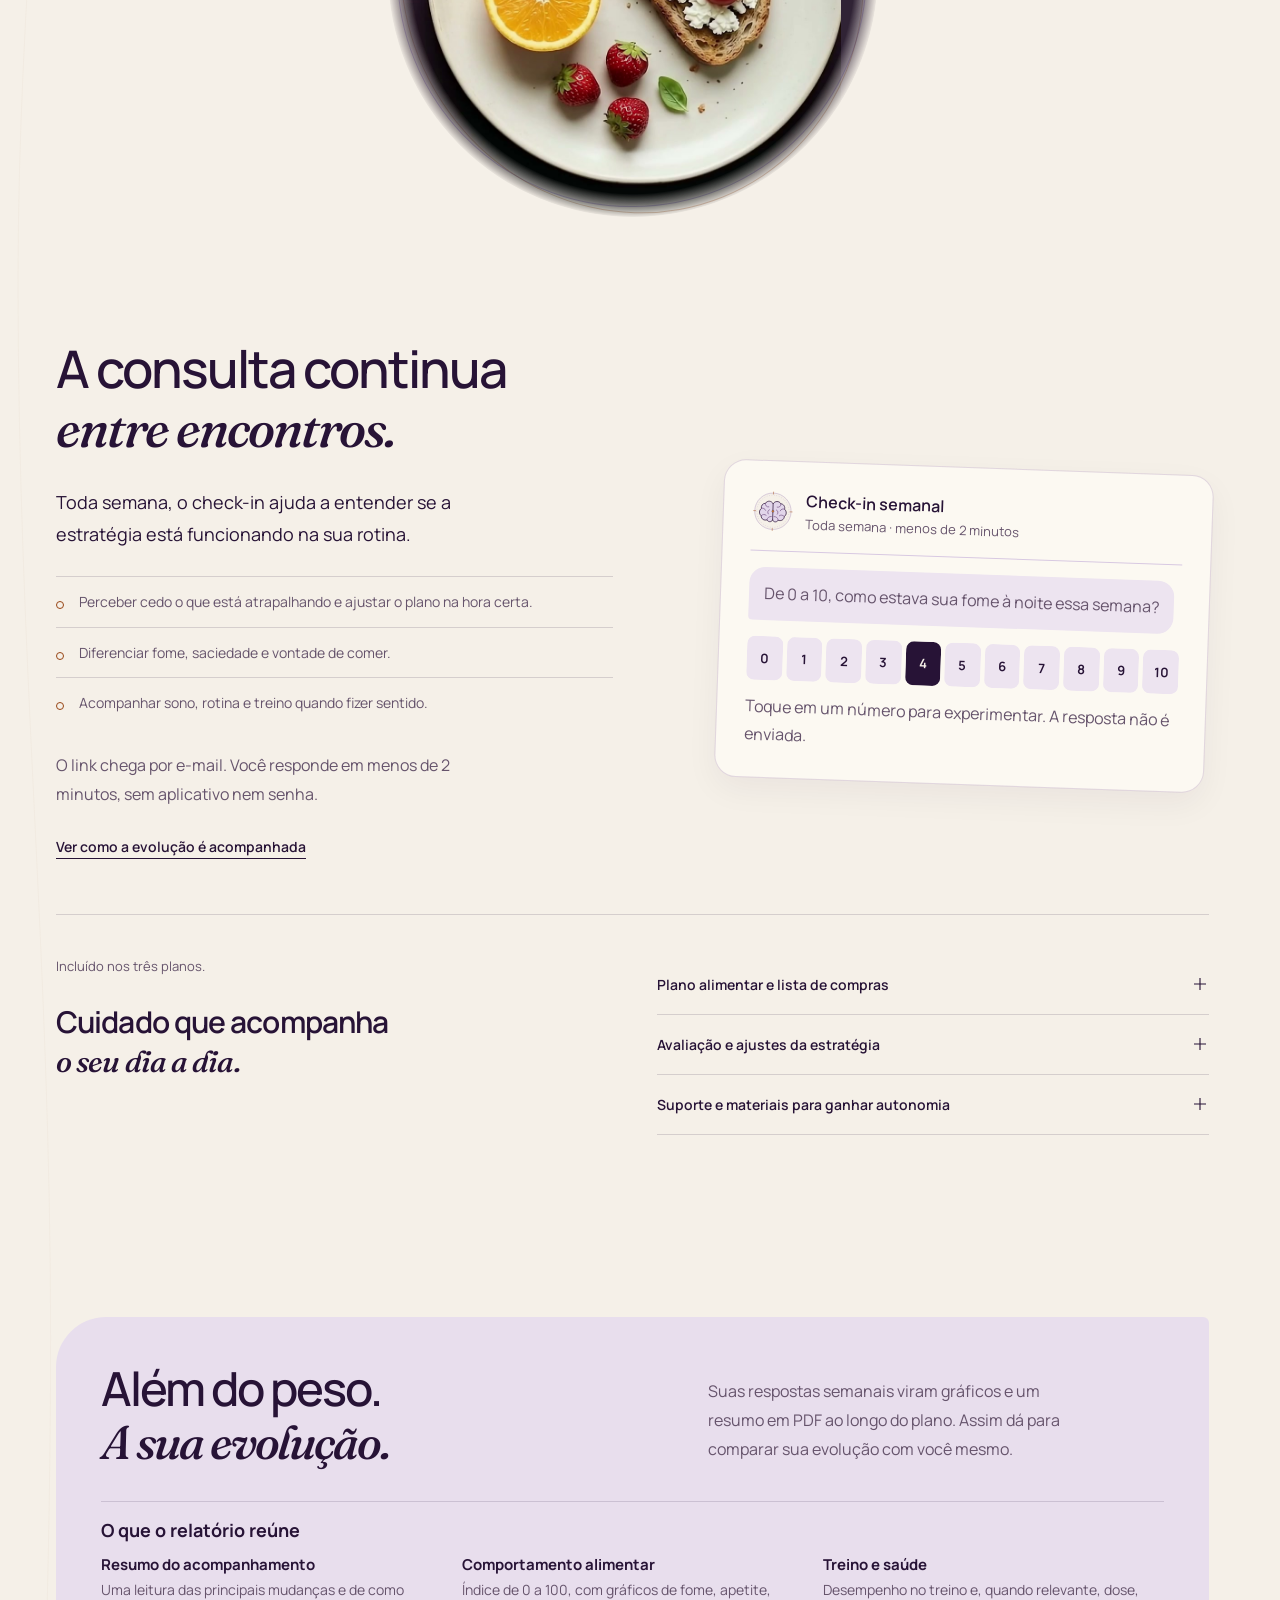
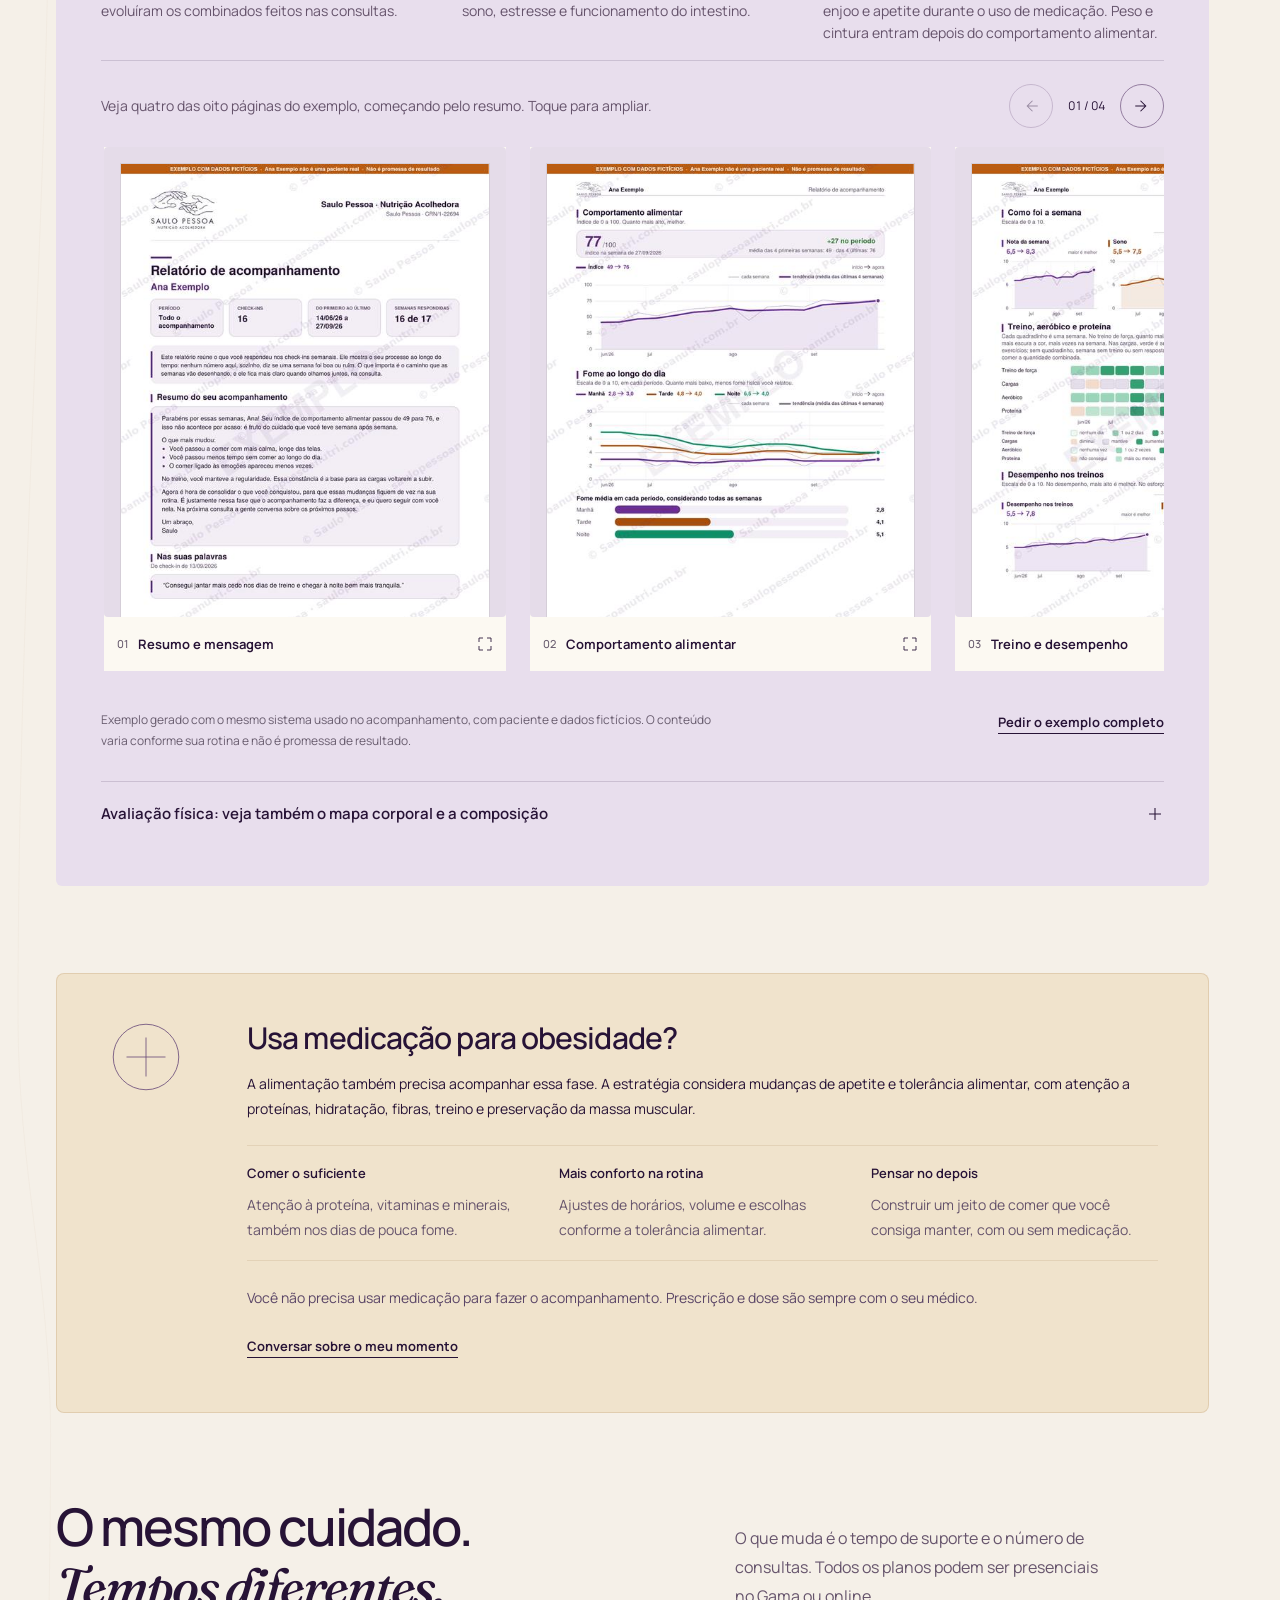
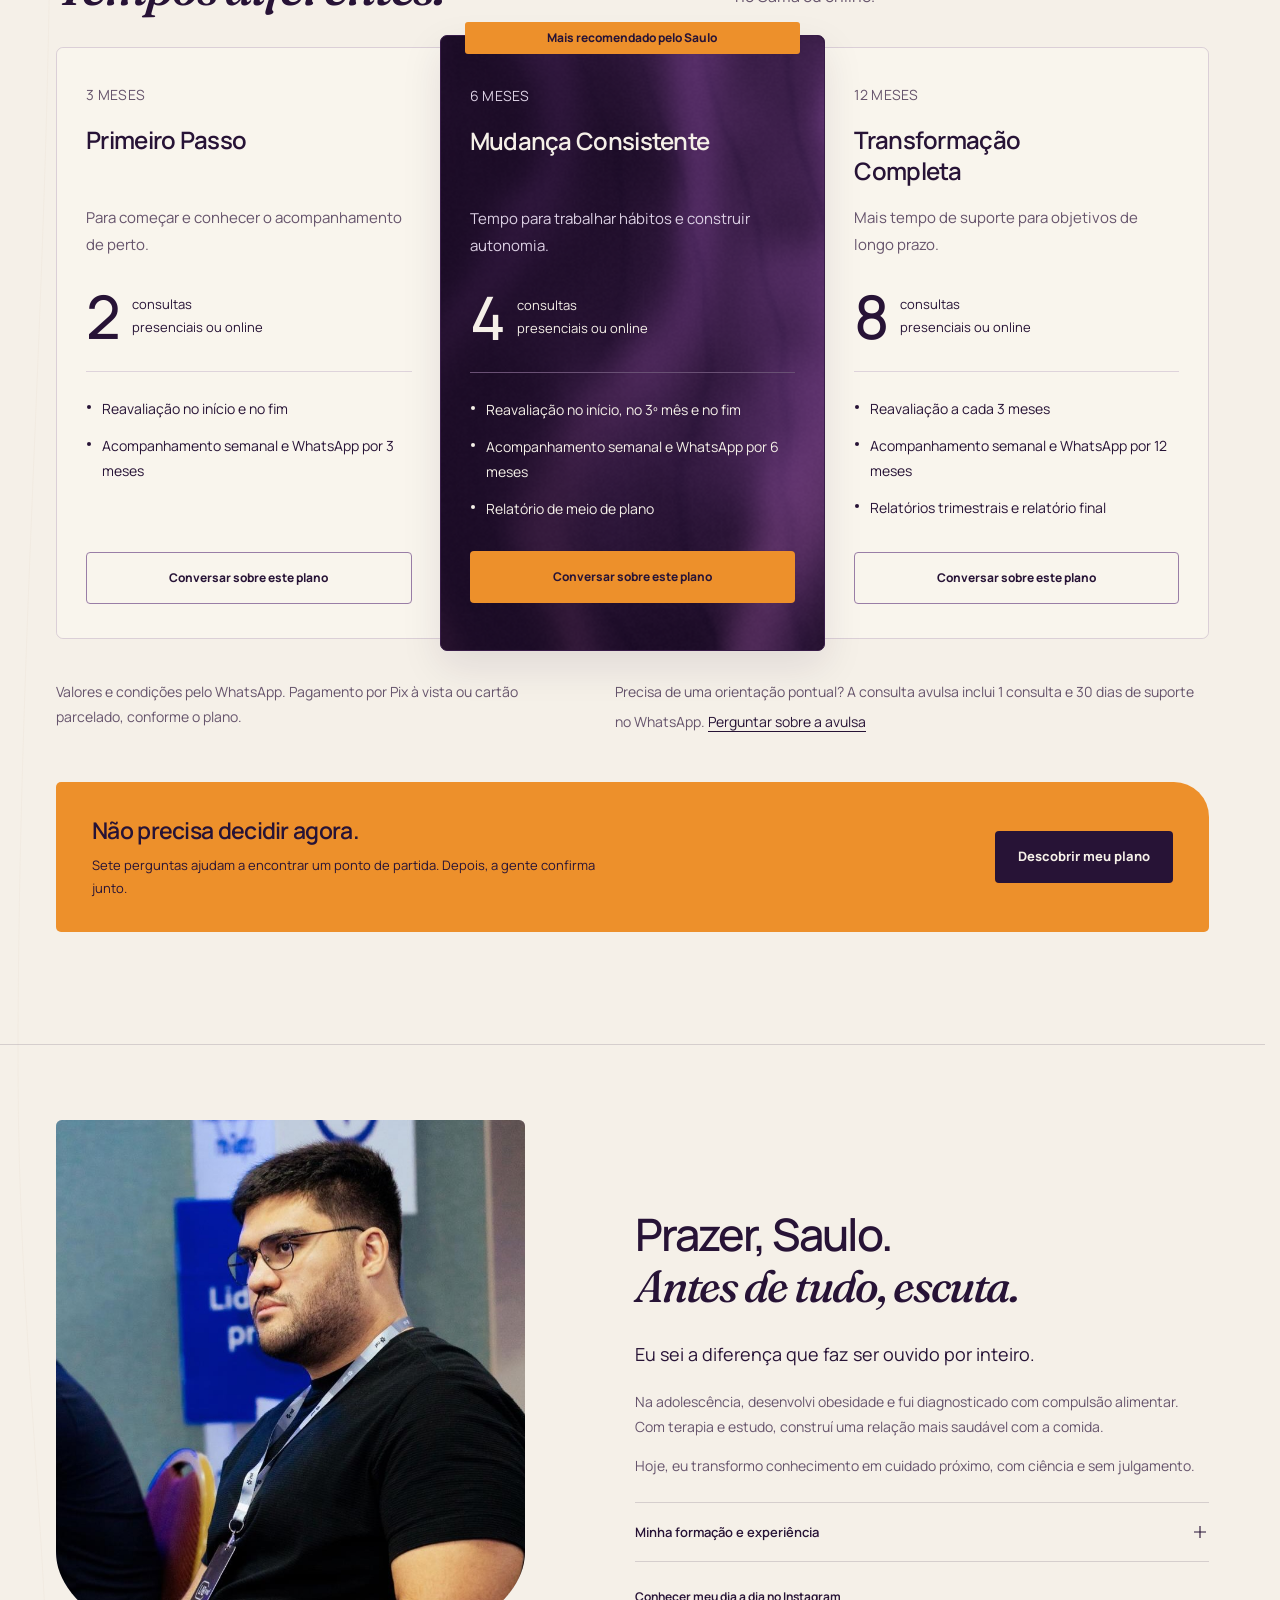
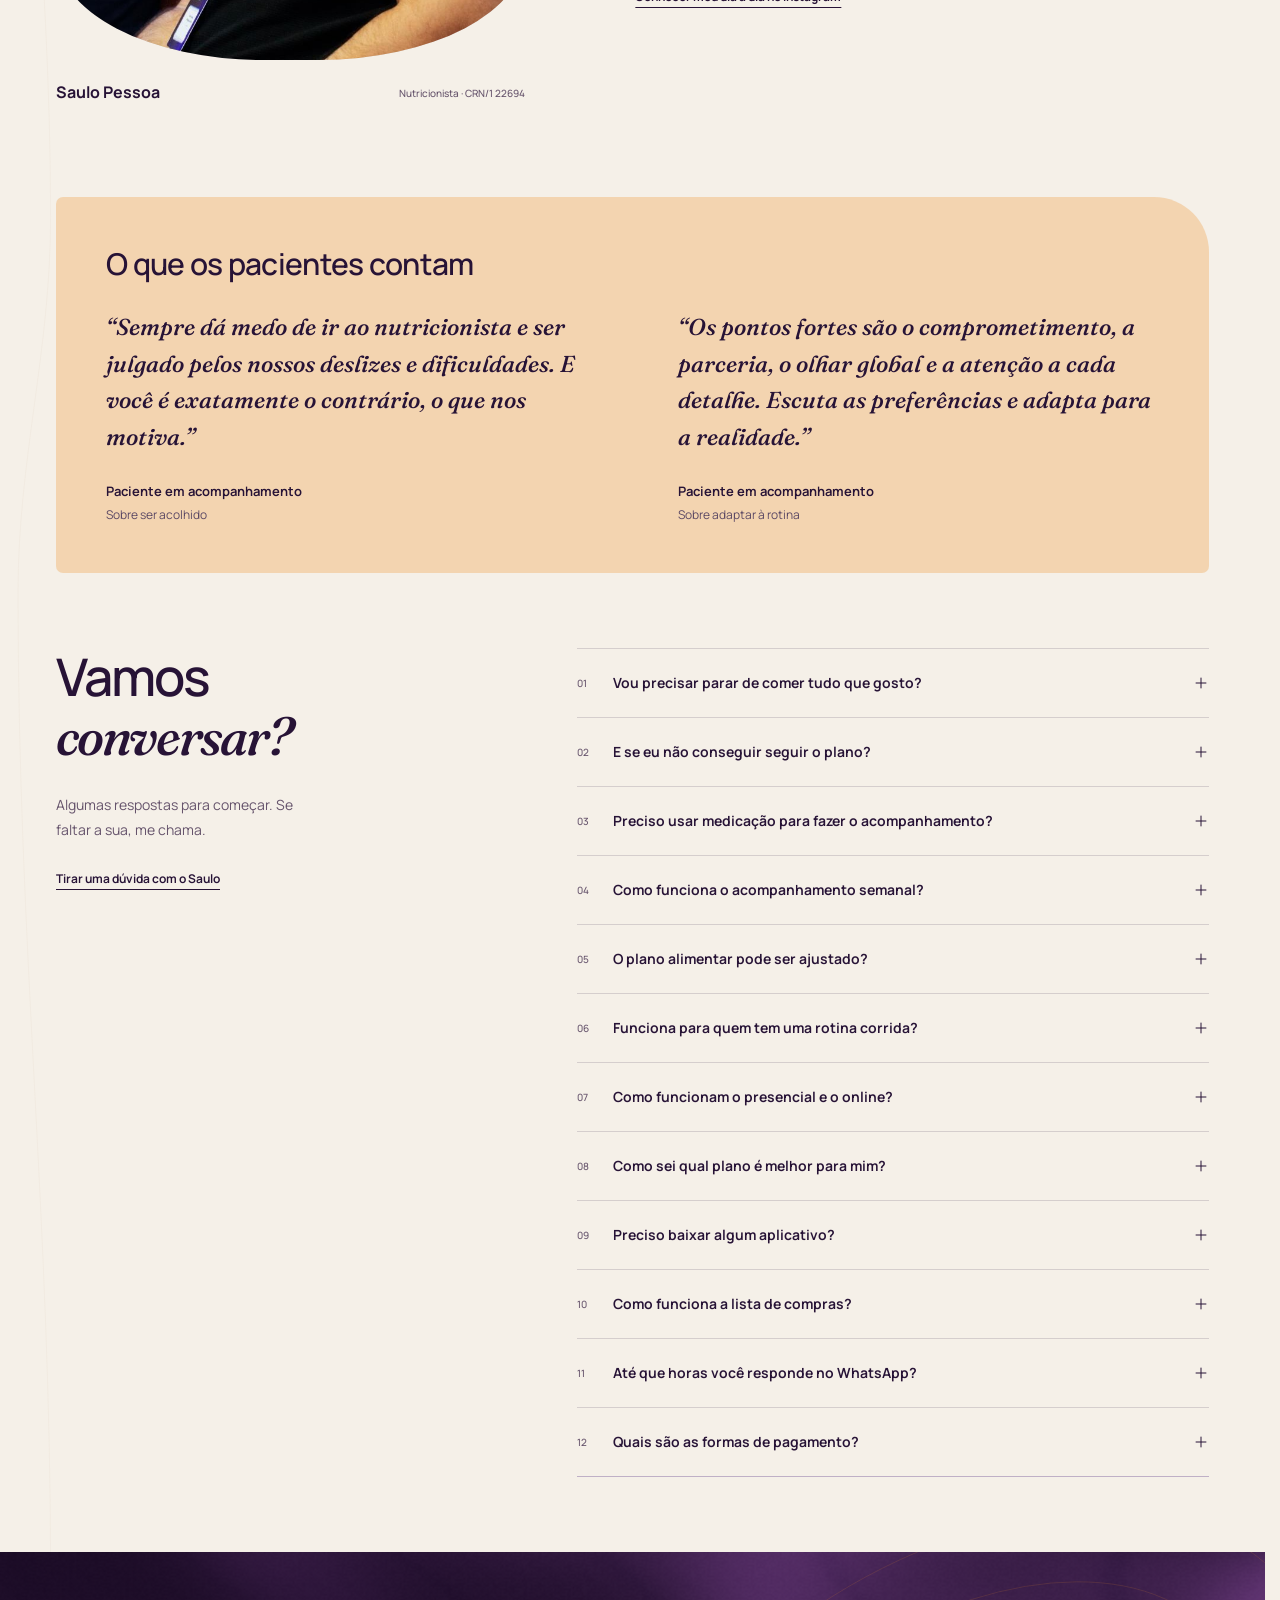
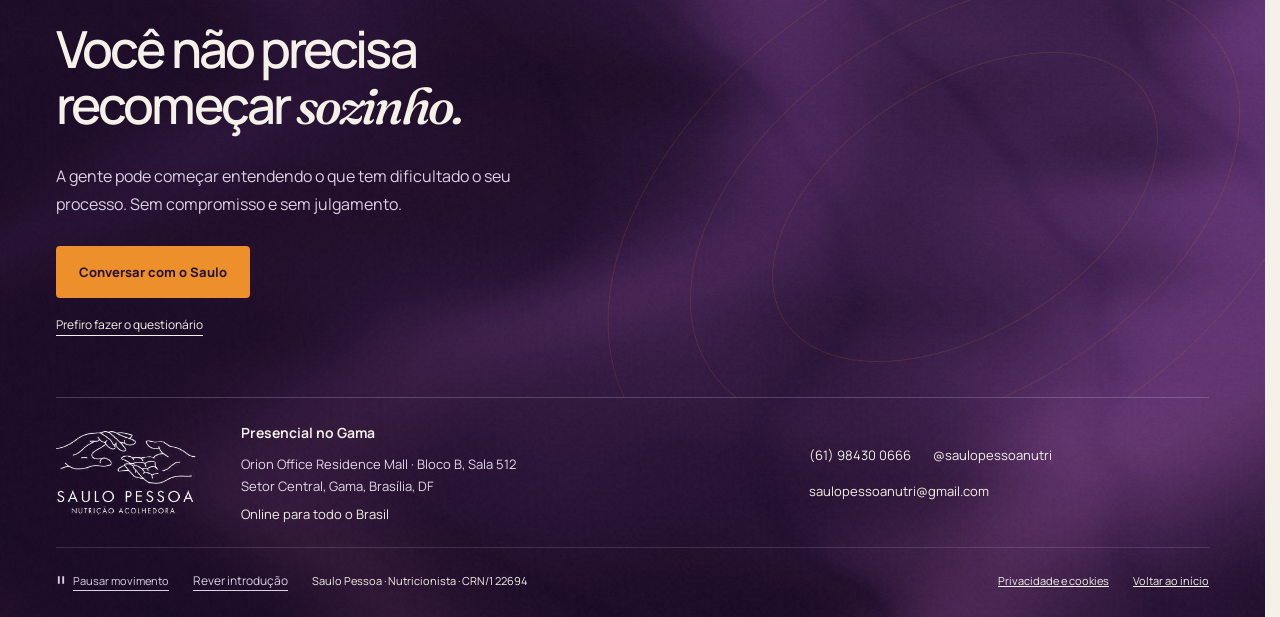
==== commit 6beb1391: "Aplica feedback sobre comportamento, check-in e evolucao" ====
--- a/index.html
+++ b/index.html
@@ -8,18 +8,46 @@
 <meta property="og:type" content="website"><meta property="og:locale" content="pt_BR"><meta property="og:url" content="https://cristianlf23.github.io/saulo-pessoa-site/"><meta property="og:title" content="Saulo Pessoa | Sua vida é maior que uma dieta"><meta property="og:description" content="Nutrição acolhedora, um plano que cabe na sua rotina e acompanhamento próximo. Presencial no Gama e online."><meta property="og:image" content="https://cristianlf23.github.io/saulo-pessoa-site/assets/social-share.png"><meta property="og:image:width" content="1200"><meta property="og:image:height" content="630"><meta property="og:image:alt" content="Saulo Pessoa, nutrição acolhedora. Sua vida é maior que uma dieta.">
 <meta name="twitter:card" content="summary_large_image"><meta name="twitter:title" content="Saulo Pessoa | Nutrição acolhedora"><meta name="twitter:description" content="Sua vida é maior que uma dieta. Presencial no Gama e online."><meta name="twitter:image" content="https://cristianlf23.github.io/saulo-pessoa-site/assets/social-share.png">
 <link rel="icon" type="image/svg+xml" href="assets/favicon.svg"><link rel="preload" as="font" type="font/woff2" href="assets/fonts/manrope.woff2" crossorigin><link rel="preload" as="image" href="assets/food-poster.jpg">
-<link rel="stylesheet" href="experience.css"><link rel="stylesheet" href="content.css"><link rel="stylesheet" href="site.css?v=83"><link rel="stylesheet" href="v8.css?v=83"><link rel="stylesheet" href="v82.css?v=83"><link rel="stylesheet" href="v83.css?v=88">
-<script src="assets/vendor/gsap.min.js" defer></script><script src="assets/vendor/ScrollTrigger.min.js" defer></script><script src="experience.js?v=88" defer></script><script src="site.js?v=88" defer></script><script src="quiz.js" defer></script><script src="v8.js?v=88" defer></script><script src="v82.js?v=88" defer></script>
+<link rel="stylesheet" href="experience.css"><link rel="stylesheet" href="content.css"><link rel="stylesheet" href="site.css?v=83"><link rel="stylesheet" href="v8.css?v=83"><link rel="stylesheet" href="v82.css?v=83"><link rel="stylesheet" href="v83.css?v=89">
+<script src="assets/vendor/gsap.min.js" defer></script><script src="assets/vendor/ScrollTrigger.min.js" defer></script><script src="experience.js?v=88" defer></script><script src="site.js?v=89" defer></script><script src="quiz.js" defer></script><script src="v8.js?v=89" defer></script><script src="v82.js?v=88" defer></script>
 <script type="application/ld+json">{"@context":"https://schema.org","@type":"ProfessionalService","name":"Saulo Pessoa · Nutrição Acolhedora","url":"https://saulopessoanutri.com.br/","telephone":"+5561984300666","email":"saulopessoanutri@gmail.com","address":{"@type":"PostalAddress","streetAddress":"Orion Office Residence Mall, Bloco B, Sala 512, Setor Central","addressLocality":"Gama, Brasília","addressRegion":"DF","addressCountry":"BR"},"areaServed":"Brasil","sameAs":["https://instagram.com/saulopessoanutri"]}</script>
 </head>
 <body class="edition-v8"><a class="skip" href="#hero-content">Pular para o conteúdo</a><div class="experience site-motion-area" id="inicio"><div class="world" aria-hidden="true"><div class="world-fallback"></div><canvas id="surface"></canvas><div class="reading-shade"></div></div>
 <svg class="contour page-thread" aria-hidden="true" viewBox="0 0 1440 1900" preserveAspectRatio="none"><path class="contour-ghost" d="M40 140C300 100 540 90 790 150S1480 400 1300 680 680 690 540 990 125 1060 180 1310 1200 1600 1320 1820"/><path class="contour-live" d="M40 140C300 100 540 90 790 150S1480 400 1300 680 680 690 540 990 125 1060 180 1310 1200 1600 1320 1820"/><circle class="thread-tip" r="3"/></svg><header class="header wrap"><a class="brand" href="#inicio" aria-label="Saulo Pessoa, início"><img id="header-logo" src="assets/logo-original.png" alt="Saulo Pessoa, Nutrição Acolhedora" width="250" height="150"></a><nav aria-label="Navegação principal"><a href="#como-funciona">Como funciona</a><a href="#metodo">O método</a><a href="#planos">Planos</a><a href="#sobre">Sobre mim</a></nav><a class="contact-link" href="https://wa.me/5561984300666" target="_blank" rel="noopener">Vamos conversar<svg viewBox="0 0 24 24" aria-hidden="true"><path d="M5 6h14v10H9l-4 4V6Z"/></svg></a><button class="menu-toggle" type="button" aria-expanded="false" aria-controls="menu-drawer" aria-haspopup="dialog">Menu<svg viewBox="0 0 20 20" aria-hidden="true"><path d="M3 6h14M3 14h14"/></svg></button></header><noscript><nav class="no-script-nav wrap" aria-label="Navegação sem JavaScript"><a href="#como-funciona">Como funciona</a><a href="#metodo">O método</a><a href="#vida-real">Alimentação e vida real</a><a href="#acompanhamento">O acompanhamento</a><a href="#planos">Planos</a><a href="#sobre">Sobre o Saulo</a><a href="#duvidas">Dúvidas</a></nav></noscript>
-<main id="conteudo" tabindex="-1"><section data-scene class="hero wrap" aria-labelledby="hero-title"><div class="hero-copy" id="hero-content" tabindex="-1"><h1 id="hero-title">Sua vida é maior<br><em>que uma dieta.</em></h1><p class="hero-intro">Sou o Saulo. Eu escuto você por inteiro para construir uma alimentação que faça sentido na sua rotina.</p><p class="hero-specialty">Emagrecimento, nutrição clínica, comportamental e esportiva.</p><p class="hero-location"><strong>Presencial no Gama, Brasília.</strong><span>Online para todo o Brasil.</span></p><div class="actions"><a class="button" href="https://wa.me/5561984300666" target="_blank" rel="noopener"><span>Conversar com o Saulo</span><svg viewBox="0 0 24 24" aria-hidden="true"><path d="M5 6h14v10H9l-4 4V6Z"/></svg></a><a class="secondary" href="https://typebot.co/triagem-site-saulopessoa" data-quiz>Descobrir meu plano</a></div><p class="assurance">Você fala direto comigo, sem compromisso.</p></div><figure class="hero-portrait"><span aria-hidden="true" class="botanical orange hero-orange" data-drift="-55"></span><span aria-hidden="true" class="botanical fig hero-fig" data-drift="65"></span><div class="portrait-trace" aria-hidden="true"></div><div class="portrait-window"><img src="assets/saulo-portrait.jpg" alt="Saulo Pessoa, nutricionista, sorrindo de braços cruzados" width="560" height="700" fetchpriority="high"></div><figcaption><strong>Saulo Pessoa</strong><span>Nutricionista · CRN/1 22694</span></figcaption></figure><div class="hero-footer"></div></section><section data-scene class="care-cycle" id="como-funciona" aria-labelledby="cycle-heading"><div class="wrap"><div class="cycle-heading"><div><h2 id="cycle-heading">O plano é só o começo.<br><em>O cuidado é o caminho.</em></h2></div><p>Um plano possível, acompanhado de perto entre uma consulta e outra.</p></div><div class="cycle-stage"><span aria-hidden="true" class="botanical orange cycle-orange" data-drift="35"></span><span aria-hidden="true" class="botanical pear cycle-pear" data-drift="-35"></span><div class="cycle-layout"><div class="cycle-map"><svg viewBox="0 0 500 500" aria-hidden="true"><circle class="cycle-track" cx="250" cy="250" r="190"/><circle class="cycle-reveal" cx="250" cy="250" r="190" transform="rotate(-90 250 250)"/><circle class="cycle-route" cx="250" cy="250" r="190" transform="rotate(-90 250 250)"/><g class="cycle-flow"><circle class="cycle-flow-trail" cx="250" cy="250" r="190" transform="rotate(-90 250 250)"/><circle class="cycle-flow-dot" cx="250" cy="60" r="5"/></g><circle class="cycle-marker" cx="250" cy="60" r="6"/></svg><div class="cycle-center" aria-hidden="true"><span class="cycle-active-icon"><svg viewBox="0 0 24 24" aria-hidden="true"><path d="M5 4h14a2 2 0 0 1 2 2v9a2 2 0 0 1-2 2H9l-6 4V6a2 2 0 0 1 2-2Z"/><path d="M7 8h10M7 12h7"/></svg></span><span>UM CUIDADO QUE</span><em>continua.</em><small class="cycle-center-step">Passo 01 de 07</small></div><button type="button" class="cycle-stop" data-cycle="0" aria-controls="cycle-panel-0" aria-pressed="true" style="--x:50.000%;--y:12.000%"><b><svg viewBox="0 0 24 24" aria-hidden="true"><path d="M5 4h14a2 2 0 0 1 2 2v9a2 2 0 0 1-2 2H9l-6 4V6a2 2 0 0 1 2-2Z"/><path d="M7 8h10M7 12h7"/></svg><small class="cycle-order">01</small></b><span>Consulta</span></button><button type="button" class="cycle-stop" data-cycle="1" aria-controls="cycle-panel-1" aria-pressed="false" style="--x:79.710%;--y:26.307%"><b><svg viewBox="0 0 24 24" aria-hidden="true"><rect x="5" y="4" width="14" height="17" rx="2"/><path d="M9 4V2h6v2M9 9h6M9 13h6M9 17h3"/></svg><small class="cycle-order">02</small></b><span>Estratégia inicial</span></button><button type="button" class="cycle-stop" data-cycle="2" aria-controls="cycle-panel-2" aria-pressed="false" style="--x:87.047%;--y:58.456%"><b><svg viewBox="0 0 24 24" aria-hidden="true"><circle cx="13" cy="12" r="7"/><circle cx="13" cy="12" r="4"/><path d="M2 3v6m3-6v6M2 6h3M3.5 9v12M23 3v18"/></svg><small class="cycle-order">03</small></b><span>Vida real</span></button><button type="button" class="cycle-stop" data-cycle="3" aria-controls="cycle-panel-3" aria-pressed="false" style="--x:66.488%;--y:84.237%"><b><svg viewBox="0 0 24 24" aria-hidden="true"><rect x="3" y="5" width="18" height="16" rx="2"/><path d="M7 2v6m10-6v6M3 10h18m-13 5 3 3 5-5"/></svg><small class="cycle-order">04</small></b><span>Check-in</span></button><button type="button" class="cycle-stop" data-cycle="4" aria-controls="cycle-panel-4" aria-pressed="false" style="--x:33.512%;--y:84.237%"><b><svg viewBox="0 0 24 24" aria-hidden="true"><circle cx="10.5" cy="10.5" r="7"/><path d="m16 16 5 5M8 10.5h5M10.5 8v5"/></svg><small class="cycle-order">05</small></b><span>Dificuldades</span></button><button type="button" class="cycle-stop" data-cycle="5" aria-controls="cycle-panel-5" aria-pressed="false" style="--x:12.953%;--y:58.456%"><b><svg viewBox="0 0 24 24" aria-hidden="true"><path d="M3 6h7m4 0h7M3 12h3m4 0h11M3 18h11m4 0h3"/><circle cx="12" cy="6" r="2"/><circle cx="8" cy="12" r="2"/><circle cx="16" cy="18" r="2"/></svg><small class="cycle-order">06</small></b><span>Ajustes</span></button><button type="button" class="cycle-stop" data-cycle="6" aria-controls="cycle-panel-6" aria-pressed="false" style="--x:20.290%;--y:26.307%"><b><svg viewBox="0 0 24 24" aria-hidden="true"><path d="M12 21v-9M12 14C4 14 3 8 3 4c6 0 10 3 9 10Zm0-3c0-6 4-8 9-8 0 5-3 8-9 8ZM5 21h14"/></svg><small class="cycle-order">07</small></b><span>Evolução</span></button></div><div class="cycle-reading"><div class="cycle-panels"><article class="cycle-panel" id="cycle-panel-0" aria-labelledby="cycle-title-0"><p class="cycle-kicker">Passo 01 de 07</p><div class="cycle-panel-title"><span class="cycle-detail-icon" aria-hidden="true"><svg viewBox="0 0 24 24" aria-hidden="true"><path d="M5 4h14a2 2 0 0 1 2 2v9a2 2 0 0 1-2 2H9l-6 4V6a2 2 0 0 1 2-2Z"/><path d="M7 8h10M7 12h7"/></svg></span><h3 id="cycle-title-0">Consulta</h3></div><p class="cycle-lead">Antes do plano, eu escuto você.</p><p>A gente começa se conhecendo. A primeira consulta tem duas partes.</p><div class="cycle-details"><p class="cycle-detail-label">O que acontece nesta etapa</p><div class="cycle-detail-body"><ul><li>Avaliação de cerca de 1 hora: saúde, objetivos, alimentação, treino, sono e estresse.</li><li>Composição corporal com adipômetro, se você se sentir confortável, ou por fotos no online.</li><li>Entrega do plano, em cerca de 40 minutos, com tudo no aplicativo WebDiet.</li></ul></div></div></article><article class="cycle-panel" id="cycle-panel-1" aria-labelledby="cycle-title-1"><p class="cycle-kicker">Passo 02 de 07</p><div class="cycle-panel-title"><span class="cycle-detail-icon" aria-hidden="true"><svg viewBox="0 0 24 24" aria-hidden="true"><rect x="5" y="4" width="14" height="17" rx="2"/><path d="M9 4V2h6v2M9 9h6M9 13h6M9 17h3"/></svg></span><h3 id="cycle-title-1">Estratégia inicial</h3></div><p class="cycle-lead">Um plano para a sua vida de hoje.</p><p>A estratégia parte da rotina que você tem, sem depender de uma semana ideal.</p><div class="cycle-details"><p class="cycle-detail-label">O que acontece nesta etapa</p><div class="cycle-detail-body"><ul><li>Começa pelo que dá para mudar agora.</li><li>Respeita o que você gosta e o que não come de jeito nenhum.</li><li>Primeiros combinados pequenos e claros.</li></ul></div></div></article><article class="cycle-panel" id="cycle-panel-2" aria-labelledby="cycle-title-2"><p class="cycle-kicker">Passo 03 de 07 · Toda semana</p><div class="cycle-panel-title"><span class="cycle-detail-icon" aria-hidden="true"><svg viewBox="0 0 24 24" aria-hidden="true"><circle cx="13" cy="12" r="7"/><circle cx="13" cy="12" r="4"/><path d="M2 3v6m3-6v6M2 6h3M3.5 9v12M23 3v18"/></svg></span><h3 id="cycle-title-2">Vida real</h3></div><p class="cycle-lead">A semana acontece. O plano também.</p><p>Semana corrida, festa e viagem fazem parte. Você coloca em prática do jeito que a semana permitir.</p><div class="cycle-details"><p class="cycle-detail-label">O que acontece nesta etapa</p><div class="cycle-detail-body"><ul><li>Não precisa ser perfeito para contar.</li><li>Surgiu uma dúvida no meio da semana? Me chama no WhatsApp.</li><li>Uma semana difícil também mostra o que precisa mudar.</li></ul></div></div></article><article class="cycle-panel" id="cycle-panel-3" aria-labelledby="cycle-title-3"><p class="cycle-kicker">Passo 04 de 07 · Toda semana</p><div class="cycle-panel-title"><span class="cycle-detail-icon" aria-hidden="true"><svg viewBox="0 0 24 24" aria-hidden="true"><rect x="3" y="5" width="18" height="16" rx="2"/><path d="M7 2v6m10-6v6M3 10h18m-13 5 3 3 5-5"/></svg></span><h3 id="cycle-title-3">Check-in</h3></div><p class="cycle-lead">Uma conversa que acontece toda semana.</p><p>Pelo celular, você me conta como foi. O link chega por e-mail e não precisa baixar nada.</p><div class="cycle-details"><p class="cycle-detail-label">O que acontece nesta etapa</p><div class="cycle-detail-body"><ul><li>Fome, saciedade, sono, estresse, treino e como foi seguir o plano.</li><li>Eu acompanho suas respostas semana a semana.</li><li>É daí que sai o seu relatório de evolução.</li></ul></div></div></article><article class="cycle-panel" id="cycle-panel-4" aria-labelledby="cycle-title-4"><p class="cycle-kicker">Passo 05 de 07 · Toda semana</p><div class="cycle-panel-title"><span class="cycle-detail-icon" aria-hidden="true"><svg viewBox="0 0 24 24" aria-hidden="true"><circle cx="10.5" cy="10.5" r="7"/><path d="m16 16 5 5M8 10.5h5M10.5 8v5"/></svg></span><h3 id="cycle-title-4">Dificuldades</h3></div><p class="cycle-lead">O que não funcionou vira informação.</p><p>A gente olha junto o que ajudou e o que atrapalhou, sem julgamento.</p><div class="cycle-details"><p class="cycle-detail-label">O que acontece nesta etapa</p><div class="cycle-detail-body"><ul><li>O que travou: horário, fome, cansaço, emoção ou rotina.</li><li>O que funcionou e vale manter.</li><li>O que não deu certo vira informação, e não culpa.</li></ul></div></div></article><article class="cycle-panel" id="cycle-panel-5" aria-labelledby="cycle-title-5"><p class="cycle-kicker">Passo 06 de 07 · Toda semana</p><div class="cycle-panel-title"><span class="cycle-detail-icon" aria-hidden="true"><svg viewBox="0 0 24 24" aria-hidden="true"><path d="M3 6h7m4 0h7M3 12h3m4 0h11M3 18h11m4 0h3"/><circle cx="12" cy="6" r="2"/><circle cx="8" cy="12" r="2"/><circle cx="16" cy="18" r="2"/></svg></span><h3 id="cycle-title-5">Ajustes</h3></div><p class="cycle-lead">A estratégia muda junto com você.</p><p>O plano pode mudar sem esperar a próxima consulta.</p><div class="cycle-details"><p class="cycle-detail-label">O que acontece nesta etapa</p><div class="cycle-detail-body"><ul><li>Trocas de refeições, horários ou quantidades.</li><li>Novos combinados para a semana seguinte.</li><li>O ciclo recomeça com o plano mais ajustado à sua realidade.</li></ul></div></div></article><article class="cycle-panel" id="cycle-panel-6" aria-labelledby="cycle-title-6"><p class="cycle-kicker">Passo 07 de 07</p><div class="cycle-panel-title"><span class="cycle-detail-icon" aria-hidden="true"><svg viewBox="0 0 24 24" aria-hidden="true"><path d="M12 21v-9M12 14C4 14 3 8 3 4c6 0 10 3 9 10Zm0-3c0-6 4-8 9-8 0 5-3 8-9 8ZM5 21h14"/></svg></span><h3 id="cycle-title-6">Evolução</h3></div><p class="cycle-lead">Você comparado com você.</p><p>A cada volta do ciclo, o plano fica mais parecido com você.</p><div class="cycle-details"><p class="cycle-detail-label">O que acontece nesta etapa</p><div class="cycle-detail-body"><ul><li>Relatório de evolução feito com as suas respostas.</li><li>Reavaliação nas consultas do plano.</li><li>Autonomia para seguir fazendo as suas escolhas.</li></ul></div></div></article></div><div class="cycle-controls" hidden><button type="button" data-cycle-prev>Voltar</button><span class="cycle-count" aria-live="polite">01 / 07</span><button type="button" data-cycle-next>Próximo passo<svg viewBox="0 0 24 24" aria-hidden="true"><path d="M4 12h15m-6-6 6 6-6 6"/></svg></button></div></div></div></div><p class="cycle-bottom">Não é uma linha reta. É um acompanhamento que se adapta à sua vida.</p></div></section><section data-scene class="method wrap" id="metodo" aria-labelledby="method-title" data-violet><canvas class="violet-surface" aria-hidden="true"></canvas><div class="method-name">Método Vincere</div><div class="method-layout"><div class="method-copy"><h2 id="method-title">A gente entende.<br>Ajusta. <em>E continua.</em></h2><p>Três fases para entender a sua rotina, ajustar a estratégia e construir autonomia.</p><a class="secondary" href="https://wa.me/5561984300666" target="_blank" rel="noopener">Conhecer o acompanhamento</a></div><div class="method-console"><div class="mountain-journey" aria-label="Jornada do Método Vincere"><svg class="mountain-art" viewBox="0 0 600 330" preserveAspectRatio="none" aria-hidden="true"><circle class="mountain-sun" cx="478" cy="68" r="25"/><path class="mountain-back" d="M0 294 68 221 123 247 223 137 305 214 393 102 470 149 553 84 600 120V330H0Z"/><path class="mountain-main" d="M0 330 92 258 175 202 245 226 418 42 471 116 525 131 600 233V330Z"/><path class="mountain-face" d="m418 42 53 74 54 15 75 102v97H482l-41-154Z"/><g class="mountain-contours"><path d="M62 305c70-28 117-33 170-18s109-28 153-111 69-74 105-38M86 324c86-31 121-14 162-20s117-58 149-108 68-35 100-31M188 261c58-2 84-28 114-62s80-76 106-125M213 274c56 0 106-63 130-93s55-79 67-88"/></g><path class="mountain-trail" d="M62 282C126 282 124 220 180 229S303 258 319 187 365 174 402 118 445 81 480 62"/><path class="mountain-progress" d="M62 282C126 282 124 220 180 229S303 258 319 187 365 174 402 118 445 81 480 62"/><circle class="mountain-hiker" cx="180" cy="229" r="5"/><path class="mountain-flag" d="M480 62V28m0 0 25 7-25 8"/></svg><div class="phase-tabs mountain-stops" aria-label="Fases do Método Vincere"><a href="#entender" class="phase-tab is-active" data-phase="0" aria-current="step" style="--mx:30%;--my:69.4%"><span>01</span><strong>Entender<svg class="phase-hint" viewBox="0 0 20 20" aria-hidden="true"><path d="M4 10h11m-4-4 4 4-4 4"/></svg></strong></a><a href="#vencer" class="phase-tab" data-phase="1" style="--mx:53.2%;--my:56.7%"><span>02</span><strong>Vencer<svg class="phase-hint" viewBox="0 0 20 20" aria-hidden="true"><path d="M4 10h11m-4-4 4 4-4 4"/></svg></strong></a><a href="#viver" class="phase-tab" data-phase="2" style="--mx:80%;--my:18.8%"><span>03</span><strong>Viver<svg class="phase-hint" viewBox="0 0 20 20" aria-hidden="true"><path d="M4 10h11m-4-4 4 4-4 4"/></svg></strong></a></div><span class="mountain-start">Ponto de partida</span></div><div class="phases"><article class="phase is-active" id="entender"><span class="phase-number" aria-hidden="true">01</span><h3>Entender</h3><p>Conhecer sua rotina, sua saúde e sua história com a comida. O que você já tentou e o que tem dificultado.</p><ul><li>Avaliação e escuta sem julgamento.</li><li>Histórico do que já tentou e do que tem dificultado.</li><li>Primeiros combinados pequenos e possíveis.</li></ul></article><article class="phase" id="vencer"><span class="phase-number" aria-hidden="true">02</span><h3>Vencer</h3><p>Acompanhamento semanal para perceber o que funcionou e ajustar o que precisa. Você não precisa esperar a próxima consulta.</p><ul><li>Acompanhamento semanal e Diário Alimentar.</li><li>Plano ajustado à sua rotina real.</li><li>WhatsApp para as dúvidas do dia a dia.</li></ul></article><article class="phase" id="viver"><span class="phase-number" aria-hidden="true">03</span><h3>Viver</h3><p>Construir autonomia para continuar, com uma transição guiada e orientação para reconhecer as dificuldades no caminho.</p><ul><li>Avaliação final e relatório da jornada.</li><li>Transição guiada para seguir com autonomia.</li><li>O que fazer se sentir que está regredindo.</li></ul></article></div><div class="phase-foot"><span>Selecione uma fase da montanha.</span><span class="phase-progress" aria-hidden="true"><i></i></span></div></div></div><div class="maintenance"><strong>Depois do método, a manutenção.</strong><p>Para quem concluiu o acompanhamento e quer manter o contato comigo, com autonomia.</p></div></section><section data-scene class="real-life wrap" id="vida-real" aria-labelledby="life-title"><div class="life-copy"><h2 id="life-title">Comer também é<br><em>viver o momento.</em></h2><p>A fruta da tarde. A pizza com os amigos. O café sem pressa.</p><p>Prazer e encontros também têm espaço no seu plano.</p></div><div class="food-scene" aria-hidden="true"><div class="food-halo"></div><span aria-hidden="true" class="botanical banana life-banana" data-drift="55"></span><span aria-hidden="true" class="botanical strawberry life-strawberry" data-drift="-45"></span><div class="plate-turn"><div class="food-mask"><img id="poster" src="assets/food-poster.jpg" alt="" width="1920" height="1080" loading="lazy"><video id="food" muted playsinline loop preload="none" poster="assets/food-poster.jpg" hidden></video></div></div></div></section><div class="continuation"><section data-scene class="weekly section-space" id="acompanhamento" aria-labelledby="weekly-title"><span aria-hidden="true" class="botanical avocado weekly-avocado" data-drift="-50"></span><span class="botanical botanical-new papaya included-papaya" aria-hidden="true"></span><div class="wrap"><div class="weekly-layout"><div><h2 id="weekly-title">A semana muda.<br>O cuidado <em>continua.</em></h2><p class="section-intro">A estratégia acompanha o que muda na sua vida.</p><p>Um link por e-mail, menos de 2 minutos, sem aplicativo nem senha. Eu leio suas respostas e ajusto o que for preciso.</p><ul class="plain-list"><li>Fome, saciedade e vontade de comer.</li><li>Sono, rotina e treino, quando fizer sentido.</li><li>O que ajudou e o que atrapalhou a sua semana.</li></ul><a class="text-link" href="#relatorios">Ver como a evolução é acompanhada</a></div><div class="checkin-demo"><div class="demo-top"><span class="demo-dot" aria-hidden="true"></span><span>Acompanhamento semanal</span><small>Exemplo interativo</small></div><div class="demo-body"><div class="demo-tabs" role="group" aria-label="Escolha uma pergunta de exemplo"><button type="button" data-demo="0" aria-pressed="true">Fome</button><button type="button" data-demo="1" aria-pressed="false">Sono</button><button type="button" data-demo="2" aria-pressed="false">Rotina</button></div><h3 id="demo-question">Como estava sua fome<br>à noite nesta semana?</h3><div class="range-value"><output for="hunger" id="hunger-value">5</output><span>de 10</span></div><label class="sr-only" for="hunger" id="demo-input-label">Fome à noite, de zero a dez</label><input type="range" id="hunger" min="0" max="10" value="5" step="1" aria-describedby="hunger-note"><div class="range-labels"><span>Sem fome</span><span>Muita fome</span></div><p id="hunger-note">Arraste para conhecer uma das perguntas. Este é só um exemplo; a resposta não é enviada.</p><div class="demo-message"><svg viewBox="0 0 24 24" aria-hidden="true"><path d="M4 5h16v11H9l-5 4V5Z"/></svg><p>O número abre uma conversa.<br><strong>O contexto dá sentido a ele.</strong></p></div></div></div></div><div class="included"><div><p class="included-context">Incluído nos três planos.</p><h3>Cuidado que acompanha<br><em>o seu dia a dia.</em></h3></div><div class="included-items"><details><summary>Plano alimentar e lista de compras<svg viewBox="0 0 24 24" aria-hidden="true"><path d="M4 12h16M12 4v16"/></svg></summary><p>Plano individualizado no WebDiet e em PDF. Lista de compras para 7 ou 31 dias, calculada a partir do plano e descontando o que você já tem em casa. Acesso ao portal enviado por e-mail.</p></details><details><summary>Avaliação e ajustes da estratégia<svg viewBox="0 0 24 24" aria-hidden="true"><path d="M4 12h16M12 4v16"/></svg></summary><p>Avaliação física com relatório no presencial ou por fotos no online, com seu consentimento. Ajustes quando a estratégia não estiver funcionando na sua rotina.</p></details><details><summary>Suporte e materiais para ganhar autonomia<svg viewBox="0 0 24 24" aria-hidden="true"><path d="M4 12h16M12 4v16"/></svg></summary><p>WhatsApp das 9h às 21h, acompanhamento semanal, Diário Alimentar e materiais de apoio: receitas, escala de fome e saciedade, lanches práticos e plano B para semanas difíceis. Quando necessário, pode ser marcada uma videochamada extra sem custo.</p></details></div></div></div></section>
-<section data-scene class="reports section-space" id="relatorios" aria-labelledby="reports-title"><div class="wrap"><div class="section-top"><div><h2 id="reports-title">Além do peso.<br><em>A sua evolução.</em></h2></div><p>Seus check-ins viram um retrato da sua evolução, sempre comparando você com você.</p></div><div class="report-carousel" role="region" aria-roledescription="carrossel" aria-label="Páginas do relatório de exemplo"><div class="report-toolbar"><p>Explore as páginas. Toque para ampliar.</p><div class="report-navigation" hidden><button type="button" data-report-prev aria-label="Página anterior do carrossel"><svg viewBox="0 0 24 24" aria-hidden="true"><path d="m14 5-7 7 7 7M7 12h14"/></svg></button><span class="report-count" aria-live="polite">01 / 04</span><button type="button" data-report-next aria-label="Próxima página do carrossel"><svg viewBox="0 0 24 24" aria-hidden="true"><path d="m10 5 7 7-7 7M3 12h14"/></svg></button></div></div><div class="report-grid" id="report-track" tabindex="0" aria-label="Relatórios, role horizontalmente para explorar"><a class="report-card" href="assets/relatorio-resumo.jpg" data-report="assets/relatorio-resumo.jpg" data-caption="Resumo e mensagem" target="_blank" rel="noopener"><div class="report-image"><img src="assets/relatorio-resumo.jpg" alt="Resumo e mensagem, página do relatório de exemplo com dados fictícios" width="840" height="1188" loading="lazy"></div><span><small>01</small>Resumo e mensagem<svg viewBox="0 0 24 24" aria-hidden="true"><path d="M9 3H3v6M15 3h6v6M3 15v6h6M21 15v6h-6"/></svg></span></a><a class="report-card" href="assets/relatorio-comportamento.jpg" data-report="assets/relatorio-comportamento.jpg" data-caption="Comportamento alimentar" target="_blank" rel="noopener"><div class="report-image"><img src="assets/relatorio-comportamento.jpg" alt="Comportamento alimentar, página do relatório de exemplo com dados fictícios" width="840" height="1188" loading="lazy"></div><span><small>02</small>Comportamento alimentar<svg viewBox="0 0 24 24" aria-hidden="true"><path d="M9 3H3v6M15 3h6v6M3 15v6h6M21 15v6h-6"/></svg></span></a><a class="report-card" href="assets/relatorio-treino.jpg" data-report="assets/relatorio-treino.jpg" data-caption="Treino e desempenho" target="_blank" rel="noopener"><div class="report-image"><img src="assets/relatorio-treino.jpg" alt="Treino e desempenho, página do relatório de exemplo com dados fictícios" width="840" height="1188" loading="lazy"></div><span><small>03</small>Treino e desempenho<svg viewBox="0 0 24 24" aria-hidden="true"><path d="M9 3H3v6M15 3h6v6M3 15v6h6M21 15v6h-6"/></svg></span></a><a class="report-card" href="assets/relatorio-medicacao.jpg" data-report="assets/relatorio-medicacao.jpg" data-caption="Medicação e peso" target="_blank" rel="noopener"><div class="report-image"><img src="assets/relatorio-medicacao.jpg" alt="Medicação e peso, página do relatório de exemplo com dados fictícios" width="840" height="1188" loading="lazy"></div><span><small>04</small>Medicação e peso<svg viewBox="0 0 24 24" aria-hidden="true"><path d="M9 3H3v6M15 3h6v6M3 15v6h6M21 15v6h-6"/></svg></span></a></div></div><div class="report-details"><p><strong>8 páginas</strong><span>O exemplo completo</span></p><p><strong>0 a 100</strong><span>Índice de Comportamento Alimentar</span></p><p><strong>Seu contexto</strong><span>Sono, estresse, fome e combinados</span></p></div><div class="report-note"><p>Quatro das oito páginas de um exemplo com paciente e dados fictícios. Não é um caso real nem promessa de resultado.</p><a class="text-link" href="https://wa.me/5561984300666?text=Oi%2C%20Saulo!%20Vi%20as%20p%C3%A1ginas%20do%20relat%C3%B3rio%20no%20site%20e%20quero%20ver%20o%20exemplo%20completo." target="_blank" rel="noopener">Pedir o exemplo completo</a></div><details class="physical-disclosure"><summary>Avaliação física: veja também o mapa corporal e a composição<svg viewBox="0 0 24 24" aria-hidden="true"><path d="M4 12h16M12 4v16"/></svg></summary><div class="physical"><div class="physical-copy"><h3>Seu ponto de partida,<br><em>com mais clareza.</em></h3><p>No presencial, as medidas são registradas em um mapa do corpo e em um gráfico da composição. Nas próximas avaliações, você consegue acompanhar o que mudou.</p><p class="physical-note">Exemplo de relatório real, publicado no site original com autorização e sem identificação. No online, a avaliação é por fotos, com seu consentimento.</p></div><div class="physical-images"><a href="assets/aval-mapa.jpg" target="_blank" rel="noopener"><img src="assets/aval-mapa.jpg" width="1379" height="1356" loading="lazy" alt="Exemplo autorizado de mapa corporal com circunferências e dobras cutâneas"><span>Mapa corporal · Ampliar</span></a><a href="assets/aval-composicao.jpg" target="_blank" rel="noopener"><img src="assets/aval-composicao.jpg" width="1456" height="907" loading="lazy" alt="Exemplo autorizado de resumo da composição corporal"><span>Composição corporal · Ampliar</span></a></div></div></details></div></section>
+<main id="conteudo" tabindex="-1"><section data-scene class="hero wrap" aria-labelledby="hero-title"><div class="hero-copy" id="hero-content" tabindex="-1"><h1 id="hero-title">Sua vida é maior<br><em>que uma dieta.</em></h1><p class="hero-intro">Sou o Saulo. Eu escuto você por inteiro para construir uma alimentação que faça sentido na sua rotina.</p><p class="hero-specialty">Emagrecimento, nutrição clínica, comportamental e esportiva.</p><p class="hero-location"><strong>Presencial no Gama, Brasília.</strong><span>Online para todo o Brasil.</span></p><div class="actions"><a class="button" href="https://wa.me/5561984300666" target="_blank" rel="noopener"><span>Conversar com o Saulo</span><svg viewBox="0 0 24 24" aria-hidden="true"><path d="M5 6h14v10H9l-4 4V6Z"/></svg></a><a class="secondary" href="https://typebot.co/triagem-site-saulopessoa" data-quiz>Descobrir meu plano</a></div><p class="assurance">Você fala direto comigo, sem compromisso.</p></div><figure class="hero-portrait"><span aria-hidden="true" class="site-motif motif-brain hero-orange" data-drift="-55"></span><span aria-hidden="true" class="site-motif motif-training hero-fig" data-drift="65"></span><div class="portrait-trace" aria-hidden="true"></div><div class="portrait-window"><img src="assets/saulo-portrait.jpg" alt="Saulo Pessoa, nutricionista, sorrindo de braços cruzados" width="560" height="700" fetchpriority="high"></div><figcaption><strong>Saulo Pessoa</strong><span>Nutricionista · CRN/1 22694</span></figcaption></figure><div class="hero-footer"></div></section><section data-scene class="care-cycle" id="como-funciona" aria-labelledby="cycle-heading"><div class="wrap"><div class="cycle-heading"><div><h2 id="cycle-heading">O plano é só o começo.<br><em>O cuidado é o caminho.</em></h2></div><p>Um plano possível, acompanhado de perto entre uma consulta e outra.</p></div><div class="cycle-stage"><span aria-hidden="true" class="site-motif motif-brain cycle-orange" data-drift="35"></span><span aria-hidden="true" class="site-motif motif-training cycle-pear" data-drift="-35"></span><div class="cycle-layout"><div class="cycle-map"><svg viewBox="0 0 500 500" aria-hidden="true"><circle class="cycle-track" cx="250" cy="250" r="190"/><circle class="cycle-reveal" cx="250" cy="250" r="190" transform="rotate(-90 250 250)"/><circle class="cycle-route" cx="250" cy="250" r="190" transform="rotate(-90 250 250)"/><g class="cycle-flow"><circle class="cycle-flow-trail" cx="250" cy="250" r="190" transform="rotate(-90 250 250)"/><circle class="cycle-flow-dot" cx="250" cy="60" r="5"/></g><circle class="cycle-marker" cx="250" cy="60" r="6"/></svg><div class="cycle-center" aria-hidden="true"><span class="cycle-active-icon"><svg viewBox="0 0 24 24" aria-hidden="true"><path d="M5 4h14a2 2 0 0 1 2 2v9a2 2 0 0 1-2 2H9l-6 4V6a2 2 0 0 1 2-2Z"/><path d="M7 8h10M7 12h7"/></svg></span><span>UM CUIDADO QUE</span><em>continua.</em><small class="cycle-center-step">Passo 01 de 07</small></div><button type="button" class="cycle-stop" data-cycle="0" aria-controls="cycle-panel-0" aria-pressed="true" style="--x:50.000%;--y:12.000%"><b><svg viewBox="0 0 24 24" aria-hidden="true"><path d="M5 4h14a2 2 0 0 1 2 2v9a2 2 0 0 1-2 2H9l-6 4V6a2 2 0 0 1 2-2Z"/><path d="M7 8h10M7 12h7"/></svg><small class="cycle-order">01</small></b><span>Consulta</span></button><button type="button" class="cycle-stop" data-cycle="1" aria-controls="cycle-panel-1" aria-pressed="false" style="--x:79.710%;--y:26.307%"><b><svg viewBox="0 0 24 24" aria-hidden="true"><rect x="5" y="4" width="14" height="17" rx="2"/><path d="M9 4V2h6v2M9 9h6M9 13h6M9 17h3"/></svg><small class="cycle-order">02</small></b><span>Estratégia inicial</span></button><button type="button" class="cycle-stop" data-cycle="2" aria-controls="cycle-panel-2" aria-pressed="false" style="--x:87.047%;--y:58.456%"><b><svg viewBox="0 0 24 24" aria-hidden="true"><circle cx="13" cy="12" r="7"/><circle cx="13" cy="12" r="4"/><path d="M2 3v6m3-6v6M2 6h3M3.5 9v12M23 3v18"/></svg><small class="cycle-order">03</small></b><span>Vida real</span></button><button type="button" class="cycle-stop" data-cycle="3" aria-controls="cycle-panel-3" aria-pressed="false" style="--x:66.488%;--y:84.237%"><b><svg viewBox="0 0 24 24" aria-hidden="true"><rect x="3" y="5" width="18" height="16" rx="2"/><path d="M7 2v6m10-6v6M3 10h18m-13 5 3 3 5-5"/></svg><small class="cycle-order">04</small></b><span>Check-in</span></button><button type="button" class="cycle-stop" data-cycle="4" aria-controls="cycle-panel-4" aria-pressed="false" style="--x:33.512%;--y:84.237%"><b><svg viewBox="0 0 24 24" aria-hidden="true"><circle cx="10.5" cy="10.5" r="7"/><path d="m16 16 5 5M8 10.5h5M10.5 8v5"/></svg><small class="cycle-order">05</small></b><span>Dificuldades</span></button><button type="button" class="cycle-stop" data-cycle="5" aria-controls="cycle-panel-5" aria-pressed="false" style="--x:12.953%;--y:58.456%"><b><svg viewBox="0 0 24 24" aria-hidden="true"><path d="M3 6h7m4 0h7M3 12h3m4 0h11M3 18h11m4 0h3"/><circle cx="12" cy="6" r="2"/><circle cx="8" cy="12" r="2"/><circle cx="16" cy="18" r="2"/></svg><small class="cycle-order">06</small></b><span>Ajustes</span></button><button type="button" class="cycle-stop" data-cycle="6" aria-controls="cycle-panel-6" aria-pressed="false" style="--x:20.290%;--y:26.307%"><b><svg viewBox="0 0 24 24" aria-hidden="true"><path d="M12 21v-9M12 14C4 14 3 8 3 4c6 0 10 3 9 10Zm0-3c0-6 4-8 9-8 0 5-3 8-9 8ZM5 21h14"/></svg><small class="cycle-order">07</small></b><span>Evolução</span></button></div><div class="cycle-reading"><div class="cycle-panels"><article class="cycle-panel" id="cycle-panel-0" aria-labelledby="cycle-title-0"><p class="cycle-kicker">Passo 01 de 07</p><div class="cycle-panel-title"><span class="cycle-detail-icon" aria-hidden="true"><svg viewBox="0 0 24 24" aria-hidden="true"><path d="M5 4h14a2 2 0 0 1 2 2v9a2 2 0 0 1-2 2H9l-6 4V6a2 2 0 0 1 2-2Z"/><path d="M7 8h10M7 12h7"/></svg></span><h3 id="cycle-title-0">Consulta</h3></div><p class="cycle-lead">Antes do plano, eu escuto você.</p><p>A gente começa se conhecendo. A primeira consulta tem duas partes.</p><div class="cycle-details"><p class="cycle-detail-label">O que acontece nesta etapa</p><div class="cycle-detail-body"><ul><li>Avaliação de cerca de 1 hora: saúde, objetivos, alimentação, treino, sono e estresse.</li><li>Composição corporal com adipômetro, se você se sentir confortável, ou por fotos no online.</li><li>Entrega do plano, em cerca de 40 minutos, com tudo no aplicativo WebDiet.</li></ul></div></div></article><article class="cycle-panel" id="cycle-panel-1" aria-labelledby="cycle-title-1"><p class="cycle-kicker">Passo 02 de 07</p><div class="cycle-panel-title"><span class="cycle-detail-icon" aria-hidden="true"><svg viewBox="0 0 24 24" aria-hidden="true"><rect x="5" y="4" width="14" height="17" rx="2"/><path d="M9 4V2h6v2M9 9h6M9 13h6M9 17h3"/></svg></span><h3 id="cycle-title-1">Estratégia inicial</h3></div><p class="cycle-lead">Um plano para a sua vida de hoje.</p><p>A estratégia parte da rotina que você tem, sem depender de uma semana ideal.</p><div class="cycle-details"><p class="cycle-detail-label">O que acontece nesta etapa</p><div class="cycle-detail-body"><ul><li>Começa pelo que dá para mudar agora.</li><li>Respeita o que você gosta e o que não come de jeito nenhum.</li><li>Primeiros combinados pequenos e claros.</li></ul></div></div></article><article class="cycle-panel" id="cycle-panel-2" aria-labelledby="cycle-title-2"><p class="cycle-kicker">Passo 03 de 07 · Toda semana</p><div class="cycle-panel-title"><span class="cycle-detail-icon" aria-hidden="true"><svg viewBox="0 0 24 24" aria-hidden="true"><circle cx="13" cy="12" r="7"/><circle cx="13" cy="12" r="4"/><path d="M2 3v6m3-6v6M2 6h3M3.5 9v12M23 3v18"/></svg></span><h3 id="cycle-title-2">Vida real</h3></div><p class="cycle-lead">A semana acontece. O plano também.</p><p>Semana corrida, festa e viagem fazem parte. Você coloca em prática do jeito que a semana permitir.</p><div class="cycle-details"><p class="cycle-detail-label">O que acontece nesta etapa</p><div class="cycle-detail-body"><ul><li>Não precisa ser perfeito para contar.</li><li>Surgiu uma dúvida no meio da semana? Me chama no WhatsApp.</li><li>Uma semana difícil também mostra o que precisa mudar.</li></ul></div></div></article><article class="cycle-panel" id="cycle-panel-3" aria-labelledby="cycle-title-3"><p class="cycle-kicker">Passo 04 de 07 · Toda semana</p><div class="cycle-panel-title"><span class="cycle-detail-icon" aria-hidden="true"><svg viewBox="0 0 24 24" aria-hidden="true"><rect x="3" y="5" width="18" height="16" rx="2"/><path d="M7 2v6m10-6v6M3 10h18m-13 5 3 3 5-5"/></svg></span><h3 id="cycle-title-3">Check-in</h3></div><p class="cycle-lead">Uma conversa que acontece toda semana.</p><p>Pelo celular, você me conta como foi. O link chega por e-mail e não precisa baixar nada.</p><div class="cycle-details"><p class="cycle-detail-label">O que acontece nesta etapa</p><div class="cycle-detail-body"><ul><li>Fome, saciedade, sono, estresse, treino e como foi seguir o plano.</li><li>Eu acompanho suas respostas semana a semana.</li><li>É daí que sai o seu relatório de evolução.</li></ul></div></div></article><article class="cycle-panel" id="cycle-panel-4" aria-labelledby="cycle-title-4"><p class="cycle-kicker">Passo 05 de 07 · Toda semana</p><div class="cycle-panel-title"><span class="cycle-detail-icon" aria-hidden="true"><svg viewBox="0 0 24 24" aria-hidden="true"><circle cx="10.5" cy="10.5" r="7"/><path d="m16 16 5 5M8 10.5h5M10.5 8v5"/></svg></span><h3 id="cycle-title-4">Dificuldades</h3></div><p class="cycle-lead">O que não funcionou vira informação.</p><p>A gente olha junto o que ajudou e o que atrapalhou, sem julgamento.</p><div class="cycle-details"><p class="cycle-detail-label">O que acontece nesta etapa</p><div class="cycle-detail-body"><ul><li>O que travou: horário, fome, cansaço, emoção ou rotina.</li><li>O que funcionou e vale manter.</li><li>O que não deu certo vira informação, e não culpa.</li></ul></div></div></article><article class="cycle-panel" id="cycle-panel-5" aria-labelledby="cycle-title-5"><p class="cycle-kicker">Passo 06 de 07 · Toda semana</p><div class="cycle-panel-title"><span class="cycle-detail-icon" aria-hidden="true"><svg viewBox="0 0 24 24" aria-hidden="true"><path d="M3 6h7m4 0h7M3 12h3m4 0h11M3 18h11m4 0h3"/><circle cx="12" cy="6" r="2"/><circle cx="8" cy="12" r="2"/><circle cx="16" cy="18" r="2"/></svg></span><h3 id="cycle-title-5">Ajustes</h3></div><p class="cycle-lead">A estratégia muda junto com você.</p><p>O plano pode mudar sem esperar a próxima consulta.</p><div class="cycle-details"><p class="cycle-detail-label">O que acontece nesta etapa</p><div class="cycle-detail-body"><ul><li>Trocas de refeições, horários ou quantidades.</li><li>Novos combinados para a semana seguinte.</li><li>O ciclo recomeça com o plano mais ajustado à sua realidade.</li></ul></div></div></article><article class="cycle-panel" id="cycle-panel-6" aria-labelledby="cycle-title-6"><p class="cycle-kicker">Passo 07 de 07</p><div class="cycle-panel-title"><span class="cycle-detail-icon" aria-hidden="true"><svg viewBox="0 0 24 24" aria-hidden="true"><path d="M12 21v-9M12 14C4 14 3 8 3 4c6 0 10 3 9 10Zm0-3c0-6 4-8 9-8 0 5-3 8-9 8ZM5 21h14"/></svg></span><h3 id="cycle-title-6">Evolução</h3></div><p class="cycle-lead">Você comparado com você.</p><p>A cada volta do ciclo, o plano fica mais parecido com você.</p><div class="cycle-details"><p class="cycle-detail-label">O que acontece nesta etapa</p><div class="cycle-detail-body"><ul><li>Relatório de evolução feito com as suas respostas.</li><li>Reavaliação nas consultas do plano.</li><li>Autonomia para seguir fazendo as suas escolhas.</li></ul></div></div></article></div><div class="cycle-controls" hidden><button type="button" data-cycle-prev>Voltar</button><span class="cycle-count" aria-live="polite">01 / 07</span><button type="button" data-cycle-next>Próximo passo<svg viewBox="0 0 24 24" aria-hidden="true"><path d="M4 12h15m-6-6 6 6-6 6"/></svg></button></div></div></div></div><p class="cycle-bottom">Não é uma linha reta. É um acompanhamento que se adapta à sua vida.</p></div></section><section data-scene class="method wrap" id="metodo" aria-labelledby="method-title" data-violet><canvas class="violet-surface" aria-hidden="true"></canvas><div class="method-name">Método Vincere</div><div class="method-layout"><div class="method-copy"><h2 id="method-title">A gente entende.<br>Ajusta. <em>E continua.</em></h2><p>Três fases para entender a sua rotina, ajustar a estratégia e construir autonomia.</p><a class="secondary" href="https://wa.me/5561984300666" target="_blank" rel="noopener">Conhecer o acompanhamento</a></div><div class="method-console"><div class="mountain-journey" aria-label="Jornada do Método Vincere"><svg class="mountain-art" viewBox="0 0 600 330" preserveAspectRatio="none" aria-hidden="true"><circle class="mountain-sun" cx="478" cy="68" r="25"/><path class="mountain-back" d="M0 294 68 221 123 247 223 137 305 214 393 102 470 149 553 84 600 120V330H0Z"/><path class="mountain-main" d="M0 330 92 258 175 202 245 226 418 42 471 116 525 131 600 233V330Z"/><path class="mountain-face" d="m418 42 53 74 54 15 75 102v97H482l-41-154Z"/><g class="mountain-contours"><path d="M62 305c70-28 117-33 170-18s109-28 153-111 69-74 105-38M86 324c86-31 121-14 162-20s117-58 149-108 68-35 100-31M188 261c58-2 84-28 114-62s80-76 106-125M213 274c56 0 106-63 130-93s55-79 67-88"/></g><path class="mountain-trail" d="M62 282C126 282 124 220 180 229S303 258 319 187 365 174 402 118 445 81 480 62"/><path class="mountain-progress" d="M62 282C126 282 124 220 180 229S303 258 319 187 365 174 402 118 445 81 480 62"/><circle class="mountain-hiker" cx="180" cy="229" r="5"/><path class="mountain-flag" d="M480 62V28m0 0 25 7-25 8"/></svg><div class="phase-tabs mountain-stops" aria-label="Fases do Método Vincere"><a href="#entender" class="phase-tab is-active" data-phase="0" aria-current="step" style="--mx:30%;--my:69.4%"><span>01</span><strong>Entender<svg class="phase-hint" viewBox="0 0 20 20" aria-hidden="true"><path d="M4 10h11m-4-4 4 4-4 4"/></svg></strong></a><a href="#vencer" class="phase-tab" data-phase="1" style="--mx:53.2%;--my:56.7%"><span>02</span><strong>Vencer<svg class="phase-hint" viewBox="0 0 20 20" aria-hidden="true"><path d="M4 10h11m-4-4 4 4-4 4"/></svg></strong></a><a href="#viver" class="phase-tab" data-phase="2" style="--mx:80%;--my:18.8%"><span>03</span><strong>Viver<svg class="phase-hint" viewBox="0 0 20 20" aria-hidden="true"><path d="M4 10h11m-4-4 4 4-4 4"/></svg></strong></a></div><span class="mountain-start">Ponto de partida</span></div><div class="phases"><article class="phase is-active" id="entender"><span class="phase-number" aria-hidden="true">01</span><h3>Entender</h3><p>Conhecer sua rotina, sua saúde e sua história com a comida. O que você já tentou e o que tem dificultado.</p><ul><li>Avaliação e escuta sem julgamento.</li><li>Histórico do que já tentou e do que tem dificultado.</li><li>Primeiros combinados pequenos e possíveis.</li></ul></article><article class="phase" id="vencer"><span class="phase-number" aria-hidden="true">02</span><h3>Vencer</h3><p>Acompanhamento semanal para perceber o que funcionou e ajustar o que precisa. Você não precisa esperar a próxima consulta.</p><ul><li>Acompanhamento semanal e Diário Alimentar.</li><li>Plano ajustado à sua rotina real.</li><li>WhatsApp para as dúvidas do dia a dia.</li></ul></article><article class="phase" id="viver"><span class="phase-number" aria-hidden="true">03</span><h3>Viver</h3><p>Construir autonomia para continuar, com uma transição guiada e orientação para reconhecer as dificuldades no caminho.</p><ul><li>Avaliação final e relatório da jornada.</li><li>Transição guiada para seguir com autonomia.</li><li>O que fazer se sentir que está regredindo.</li></ul></article></div><div class="phase-foot"><span>Selecione uma fase da montanha.</span><span class="phase-progress" aria-hidden="true"><i></i></span></div></div></div><div class="maintenance"><strong>Depois do método, a manutenção.</strong><p>Para quem concluiu o acompanhamento e quer manter o contato comigo, com autonomia.</p></div></section><section data-scene class="real-life wrap" id="vida-real" aria-labelledby="life-title"><div class="life-copy"><h2 id="life-title">Comer também é<br><em>viver o momento.</em></h2><p>A fruta da tarde. A pizza com os amigos. O café sem pressa.</p><p>Prazer e encontros também têm espaço no seu plano.</p></div><div class="food-scene" aria-hidden="true"><div class="food-halo"></div><div class="plate-turn"><div class="food-mask"><img id="poster" src="assets/food-poster.jpg" alt="" width="1920" height="1080" loading="lazy"><video id="food" muted playsinline loop preload="none" poster="assets/food-poster.jpg" hidden></video></div></div></div></section><div class="continuation"><section data-scene class="weekly section-space" id="acompanhamento" aria-labelledby="weekly-title"><div class="wrap"><div class="weekly-layout">
+  <div>
+    <h2 id="weekly-title">A consulta continua <em>entre encontros.</em></h2>
+    <p class="section-intro">Toda semana, o check-in ajuda a entender se a estratégia está funcionando na sua rotina.</p>
+    <ul class="plain-list">
+      <li>Perceber cedo o que está atrapalhando e ajustar o plano na hora certa.</li>
+      <li>Diferenciar fome, saciedade e vontade de comer.</li>
+      <li>Acompanhar sono, rotina e treino quando fizer sentido.</li>
+    </ul>
+    <p>O link chega por e-mail. Você responde em menos de 2 minutos, sem aplicativo nem senha.</p>
+    <a class="text-link" href="#relatorios">Ver como a evolução é acompanhada</a>
+  </div>
+  <div class="checkin-demo" role="group" aria-labelledby="checkin-demo-title">
+    <div class="checkin-demo-head">
+      <span class="checkin-demo-icon motif-brain" aria-hidden="true"></span>
+      <div><h3 id="checkin-demo-title">Check-in semanal</h3><p>Toda semana · menos de 2 minutos</p></div>
+    </div>
+    <p id="checkin-question" class="checkin-question">De 0 a 10, como estava sua fome à noite essa semana?</p>
+    <div class="checkin-scale" role="group" aria-labelledby="checkin-question" aria-describedby="checkin-note"><button type="button" aria-pressed="false" disabled>0</button><button type="button" aria-pressed="false" disabled>1</button><button type="button" aria-pressed="false" disabled>2</button><button type="button" aria-pressed="false" disabled>3</button><button type="button" aria-pressed="true" disabled>4</button><button type="button" aria-pressed="false" disabled>5</button><button type="button" aria-pressed="false" disabled>6</button><button type="button" aria-pressed="false" disabled>7</button><button type="button" aria-pressed="false" disabled>8</button><button type="button" aria-pressed="false" disabled>9</button><button type="button" aria-pressed="false" disabled>10</button></div>
+    <p id="checkin-note" class="checkin-note">Toque em um número para experimentar. A resposta não é enviada.</p>
+  </div>
+</div><div class="included"><div><p class="included-context">Incluído nos três planos.</p><h3>Cuidado que acompanha<br><em>o seu dia a dia.</em></h3></div><div class="included-items"><details><summary>Plano alimentar e lista de compras<svg viewBox="0 0 24 24" aria-hidden="true"><path d="M4 12h16M12 4v16"/></svg></summary><p>Plano individualizado no WebDiet e em PDF. Lista de compras para 7 ou 31 dias, calculada a partir do plano e descontando o que você já tem em casa. Acesso ao portal enviado por e-mail.</p></details><details><summary>Avaliação e ajustes da estratégia<svg viewBox="0 0 24 24" aria-hidden="true"><path d="M4 12h16M12 4v16"/></svg></summary><p>Avaliação física com relatório no presencial ou por fotos no online, com seu consentimento. Ajustes quando a estratégia não estiver funcionando na sua rotina.</p></details><details><summary>Suporte e materiais para ganhar autonomia<svg viewBox="0 0 24 24" aria-hidden="true"><path d="M4 12h16M12 4v16"/></svg></summary><p>WhatsApp das 9h às 21h, acompanhamento semanal, Diário Alimentar e materiais de apoio: receitas, escala de fome e saciedade, lanches práticos e plano B para semanas difíceis. Quando necessário, pode ser marcada uma videochamada extra sem custo.</p></details></div></div></div></section>
+<section data-scene class="reports section-space" id="relatorios" aria-labelledby="reports-title"><div class="wrap"><div class="section-top"><div><h2 id="reports-title">Além do peso.<br><em>A sua evolução.</em></h2></div><p>Suas respostas semanais viram gráficos e um resumo em PDF ao longo do plano. Assim dá para comparar sua evolução com você mesmo.</p></div><div class="report-carousel" role="region" aria-roledescription="carrossel" aria-label="Páginas do relatório de exemplo"><div class="report-details evolution-summary">
+  <h3>O que o relatório reúne</h3>
+  <dl>
+    <div><dt>Resumo do acompanhamento</dt><dd>Uma leitura das principais mudanças e de como evoluíram os combinados feitos nas consultas.</dd></div>
+    <div><dt>Comportamento alimentar</dt><dd>Índice de 0 a 100, com gráficos de fome, apetite, sono, estresse e funcionamento do intestino.</dd></div>
+    <div><dt>Treino e saúde</dt><dd>Desempenho no treino e, quando relevante, dose, enjoo e apetite durante o uso de medicação. Peso e cintura entram depois do comportamento alimentar.</dd></div>
+  </dl>
+</div><div class="report-toolbar"><p>Veja quatro das oito páginas do exemplo, começando pelo resumo. Toque para ampliar.</p><div class="report-navigation" hidden><button type="button" data-report-prev aria-label="Página anterior do carrossel"><svg viewBox="0 0 24 24" aria-hidden="true"><path d="m14 5-7 7 7 7M7 12h14"/></svg></button><span class="report-count" aria-live="polite">01 / 04</span><button type="button" data-report-next aria-label="Próxima página do carrossel"><svg viewBox="0 0 24 24" aria-hidden="true"><path d="m10 5 7 7-7 7M3 12h14"/></svg></button></div></div><div class="report-grid" id="report-track" tabindex="0" aria-label="Relatórios, role horizontalmente para explorar"><a class="report-card" href="assets/relatorio-resumo.jpg" data-report="assets/relatorio-resumo.jpg" data-caption="Resumo e mensagem" target="_blank" rel="noopener"><div class="report-image"><img src="assets/relatorio-resumo.jpg" alt="Resumo e mensagem, página do relatório de exemplo com dados fictícios" width="840" height="1188" loading="lazy"></div><span><small>01</small>Resumo e mensagem<svg viewBox="0 0 24 24" aria-hidden="true"><path d="M9 3H3v6M15 3h6v6M3 15v6h6M21 15v6h-6"/></svg></span></a><a class="report-card" href="assets/relatorio-comportamento.jpg" data-report="assets/relatorio-comportamento.jpg" data-caption="Comportamento alimentar" target="_blank" rel="noopener"><div class="report-image"><img src="assets/relatorio-comportamento.jpg" alt="Comportamento alimentar, página do relatório de exemplo com dados fictícios" width="840" height="1188" loading="lazy"></div><span><small>02</small>Comportamento alimentar<svg viewBox="0 0 24 24" aria-hidden="true"><path d="M9 3H3v6M15 3h6v6M3 15v6h6M21 15v6h-6"/></svg></span></a><a class="report-card" href="assets/relatorio-treino.jpg" data-report="assets/relatorio-treino.jpg" data-caption="Treino e desempenho" target="_blank" rel="noopener"><div class="report-image"><img src="assets/relatorio-treino.jpg" alt="Treino e desempenho, página do relatório de exemplo com dados fictícios" width="840" height="1188" loading="lazy"></div><span><small>03</small>Treino e desempenho<svg viewBox="0 0 24 24" aria-hidden="true"><path d="M9 3H3v6M15 3h6v6M3 15v6h6M21 15v6h-6"/></svg></span></a><a class="report-card" href="assets/relatorio-medicacao.jpg" data-report="assets/relatorio-medicacao.jpg" data-caption="Medicação e peso" target="_blank" rel="noopener"><div class="report-image"><img src="assets/relatorio-medicacao.jpg" alt="Medicação e peso, página do relatório de exemplo com dados fictícios" width="840" height="1188" loading="lazy"></div><span><small>04</small>Medicação e peso<svg viewBox="0 0 24 24" aria-hidden="true"><path d="M9 3H3v6M15 3h6v6M3 15v6h6M21 15v6h-6"/></svg></span></a></div></div><div class="report-note"><p>Exemplo gerado com o mesmo sistema usado no acompanhamento, com paciente e dados fictícios. O conteúdo varia conforme sua rotina e não é promessa de resultado.</p><a class="text-link" href="https://wa.me/5561984300666?text=Oi%2C%20Saulo!%20Vi%20as%20p%C3%A1ginas%20do%20relat%C3%B3rio%20no%20site%20e%20quero%20ver%20o%20exemplo%20completo." target="_blank" rel="noopener">Pedir o exemplo completo</a></div><details class="physical-disclosure"><summary>Avaliação física: veja também o mapa corporal e a composição<svg viewBox="0 0 24 24" aria-hidden="true"><path d="M4 12h16M12 4v16"/></svg></summary><div class="physical"><div class="physical-copy"><h3>Seu ponto de partida,<br><em>com mais clareza.</em></h3><p>No presencial, as medidas são registradas em um mapa do corpo e em um gráfico da composição. Nas próximas avaliações, você consegue acompanhar o que mudou.</p><p class="physical-note">Exemplo de relatório real, publicado no site original com autorização e sem identificação. No online, a avaliação é por fotos, com seu consentimento.</p></div><div class="physical-images"><a href="assets/aval-mapa.jpg" target="_blank" rel="noopener"><img src="assets/aval-mapa.jpg" width="1379" height="1356" loading="lazy" alt="Exemplo autorizado de mapa corporal com circunferências e dobras cutâneas"><span>Mapa corporal · Ampliar</span></a><a href="assets/aval-composicao.jpg" target="_blank" rel="noopener"><img src="assets/aval-composicao.jpg" width="1456" height="907" loading="lazy" alt="Exemplo autorizado de resumo da composição corporal"><span>Composição corporal · Ampliar</span></a></div></div></details></div></section>
 <section data-scene class="medication wrap" id="medicacao" aria-labelledby="medication-title"><div class="medication-mark" aria-hidden="true"><svg viewBox="0 0 100 100"><circle cx="50" cy="50" r="42"/><path d="M50 25v50M25 50h50"/></svg></div><div><h2 id="medication-title">Usa medicação para obesidade?</h2><p>A alimentação também precisa acompanhar essa fase. A estratégia considera mudanças de apetite e tolerância alimentar, com atenção a proteínas, hidratação, fibras, treino e preservação da massa muscular.</p><div class="medication-points"><div><h3>Comer o suficiente</h3><p>Atenção à proteína, vitaminas e minerais, também nos dias de pouca fome.</p></div><div><h3>Mais conforto na rotina</h3><p>Ajustes de horários, volume e escolhas conforme a tolerância alimentar.</p></div><div><h3>Pensar no depois</h3><p>Construir um jeito de comer que você consiga manter, com ou sem medicação.</p></div></div><p class="medication-note">Você não precisa usar medicação para fazer o acompanhamento. Prescrição e dose são sempre com o seu médico.</p><a class="text-link" href="https://wa.me/5561984300666?text=Oi%2C%20Saulo!%20Quero%20conhecer%20o%20acompanhamento%20nutricional%20durante%20o%20tratamento%20para%20obesidade." target="_blank" rel="noopener">Conversar sobre o meu momento</a></div></section>
 <section data-scene class="plans section-space" id="planos" aria-labelledby="plans-title"><div class="wrap"><div class="section-top"><div><h2 id="plans-title">O mesmo cuidado.<br><em>Tempos diferentes.</em></h2></div><p>O que muda é o tempo de suporte e o número de consultas. Todos os planos podem ser presenciais no Gama ou online.</p></div><div class="plans-grid"><article class="plan "><p class="plan-duration">3 meses</p><h3>Primeiro Passo</h3><p class="plan-description">Para começar e conhecer o acompanhamento de perto.</p><div class="plan-count"><b>2</b><span>consultas<br>presenciais ou online</span></div><ul><li>Reavaliação no início e no fim</li><li>Acompanhamento semanal e WhatsApp por 3 meses</li></ul><a class="button button-outline" href="https://wa.me/5561984300666?text=Oi%2C%20Saulo!%20Vim%20pelo%20seu%20site%20e%20quero%20conversar%20sobre%20o%20plano%20Primeiro%20Passo%20(3%20meses)." target="_blank" rel="noopener">Conversar sobre este plano</a></article><article class="plan plan-featured" data-violet><canvas class="violet-surface" aria-hidden="true"></canvas><span class="plan-tag">Mais recomendado pelo Saulo</span><p class="plan-duration">6 meses</p><h3>Mudança Consistente</h3><p class="plan-description">Tempo para trabalhar hábitos e construir autonomia.</p><div class="plan-count"><b>4</b><span>consultas<br>presenciais ou online</span></div><ul><li>Reavaliação no início, no 3º mês e no fim</li><li>Acompanhamento semanal e WhatsApp por 6 meses</li><li>Relatório de meio de plano</li></ul><a class="button button-orange" href="https://wa.me/5561984300666?text=Oi%2C%20Saulo!%20Vim%20pelo%20seu%20site%20e%20quero%20conversar%20sobre%20o%20plano%20Mudan%C3%A7a%20Consistente%20(6%20meses)." target="_blank" rel="noopener">Conversar sobre este plano</a></article><article class="plan "><p class="plan-duration">12 meses</p><h3>Transformação Completa</h3><p class="plan-description">Mais tempo de suporte para objetivos de longo prazo.</p><div class="plan-count"><b>8</b><span>consultas<br>presenciais ou online</span></div><ul><li>Reavaliação a cada 3 meses</li><li>Acompanhamento semanal e WhatsApp por 12 meses</li><li>Relatórios trimestrais e relatório final</li></ul><a class="button button-outline" href="https://wa.me/5561984300666?text=Oi%2C%20Saulo!%20Vim%20pelo%20seu%20site%20e%20quero%20conversar%20sobre%20o%20plano%20Transforma%C3%A7%C3%A3o%20Completa%20(12%20meses)." target="_blank" rel="noopener">Conversar sobre este plano</a></article></div><div class="plan-notes"><p>Valores e condições pelo WhatsApp. Pagamento por Pix à vista ou cartão parcelado, conforme o plano.</p><p>Precisa de uma orientação pontual? A consulta avulsa inclui 1 consulta e 30 dias de suporte no WhatsApp. <a href="https://wa.me/5561984300666?text=Oi%2C%20Saulo!%20Quero%20conversar%20sobre%20a%20Consulta%20Avulsa." target="_blank" rel="noopener">Perguntar sobre a avulsa</a></p></div><div class="discover" id="descobrir"><div><h3>Não precisa decidir agora.</h3><p>Sete perguntas ajudam a encontrar um ponto de partida. Depois, a gente confirma junto.</p></div><a class="button button-dark" href="https://typebot.co/triagem-site-saulopessoa" data-quiz>Descobrir meu plano</a></div></div></section>
 <section data-scene class="about section-space" id="sobre" aria-labelledby="about-title"><div class="wrap about-layout"><figure class="about-photo"><div class="about-crop"><img src="assets/saulo-congress.jpg" alt="Saulo Pessoa em um evento profissional" width="853" height="1137" loading="lazy"></div><figcaption>Saulo Pessoa<span>Nutricionista · CRN/1 22694</span></figcaption></figure><div class="about-copy"><h2 id="about-title">Prazer, Saulo.<br><em>Antes de tudo, escuta.</em></h2><p class="section-intro">Eu sei a diferença que faz ser ouvido por inteiro.</p><p>Na adolescência, desenvolvi obesidade e fui diagnosticado com compulsão alimentar. Com terapia e estudo, construí uma relação mais saudável com a comida.</p><p>Hoje, eu transformo conhecimento em cuidado próximo, com ciência e sem julgamento.</p><details class="education"><summary>Minha formação e experiência<svg viewBox="0 0 24 24" aria-hidden="true"><path d="M4 12h16M12 4v16"/></svg></summary><ul><li>Graduado em Nutrição pela Universidade de Brasília e pós graduado em Nutrição Clínica.</li><li>Pós graduando em Nutrição Comportamental, com estágio final na Unidade de Psiquiatria do HUB.</li><li>Fundador da Liga de Nutrição Esportiva da UnB, com extensão na Unidade de Atendimento ao Atleta Paralímpico e no Núcleo Universitário de Nutrição Esportiva.</li></ul></details><a class="text-link" href="https://instagram.com/saulopessoanutri" target="_blank" rel="noopener">Conhecer meu dia a dia no Instagram</a></div></div></section>
-<section data-scene class="voices" aria-labelledby="voices-title"><span class="botanical botanical-new cherry voices-cherry" aria-hidden="true"></span><div class="wrap"><h2 id="voices-title">O que os pacientes contam</h2><div class="voice-grid"><figure><blockquote>“Sempre dá medo de ir ao nutricionista e ser julgado pelos nossos deslizes e dificuldades. E você é exatamente o contrário, o que nos motiva.”</blockquote><figcaption>Paciente em acompanhamento<span>Sobre ser acolhido</span></figcaption></figure><figure><blockquote>“Os pontos fortes são o comprometimento, a parceria, o olhar global e a atenção a cada detalhe. Escuta as preferências e adapta para a realidade.”</blockquote><figcaption>Paciente em acompanhamento<span>Sobre adaptar à rotina</span></figcaption></figure></div></div></section>
+<section data-scene class="voices" aria-labelledby="voices-title"><div class="wrap"><h2 id="voices-title">O que os pacientes contam</h2><div class="voice-grid"><figure><blockquote>“Sempre dá medo de ir ao nutricionista e ser julgado pelos nossos deslizes e dificuldades. E você é exatamente o contrário, o que nos motiva.”</blockquote><figcaption>Paciente em acompanhamento<span>Sobre ser acolhido</span></figcaption></figure><figure><blockquote>“Os pontos fortes são o comprometimento, a parceria, o olhar global e a atenção a cada detalhe. Escuta as preferências e adapta para a realidade.”</blockquote><figcaption>Paciente em acompanhamento<span>Sobre adaptar à rotina</span></figcaption></figure></div></div></section>
 <section data-scene class="faq section-space" id="duvidas" aria-labelledby="faq-title"><div class="wrap faq-layout"><div class="faq-intro"><h2 id="faq-title">Vamos<br><em>conversar?</em></h2><p>Algumas respostas para começar. Se faltar a sua, me chama.</p><a class="text-link" href="https://wa.me/5561984300666?text=Oi%2C%20Saulo!%20Vim%20pelo%20seu%20site%20e%20fiquei%20com%20uma%20d%C3%BAvida." target="_blank" rel="noopener">Tirar uma dúvida com o Saulo</a></div><div><details class="faq-item"><summary><span class="faq-number">01</span><span>Vou precisar parar de comer tudo que gosto?</span><svg viewBox="0 0 24 24" aria-hidden="true"><path d="M4 12h16M12 4v16"/></svg></summary><p>Não. O plano parte do que você já come e gosta. A gente conversa sobre o que faz sentido ajustar, em que quantidade e em que momento.</p></details><details class="faq-item"><summary><span class="faq-number">02</span><span>E se eu não conseguir seguir o plano?</span><svg viewBox="0 0 24 24" aria-hidden="true"><path d="M4 12h16M12 4v16"/></svg></summary><p>Isso é informação para o acompanhamento, não fracasso. A gente entende o que atrapalhou e ajusta a estratégia. Ninguém vai cobrar perfeição.</p></details><details class="faq-item"><summary><span class="faq-number">03</span><span>Preciso usar medicação para fazer o acompanhamento?</span><svg viewBox="0 0 24 24" aria-hidden="true"><path d="M4 12h16M12 4v16"/></svg></summary><p>Não. O acompanhamento é para quem quer cuidar da alimentação, usando medicação ou não. Se você usa, a alimentação é adaptada a essa fase. A prescrição e a dose continuam com o seu médico.</p></details><details class="faq-item"><summary><span class="faq-number">04</span><span>Como funciona o acompanhamento semanal?</span><svg viewBox="0 0 24 24" aria-hidden="true"><path d="M4 12h16M12 4v16"/></svg></summary><p>O link chega por e-mail, leva menos de 2 minutos e não exige aplicativo ou senha. Eu leio suas respostas e ajusto o plano quando necessário.</p></details><details class="faq-item"><summary><span class="faq-number">05</span><span>O plano alimentar pode ser ajustado?</span><svg viewBox="0 0 24 24" aria-hidden="true"><path d="M4 12h16M12 4v16"/></svg></summary><p>Pode e deve. Se algo não estiver funcionando na sua rotina, a estratégia pode ser ajustada sem esperar a próxima consulta.</p></details><details class="faq-item"><summary><span class="faq-number">06</span><span>Funciona para quem tem uma rotina corrida?</span><svg viewBox="0 0 24 24" aria-hidden="true"><path d="M4 12h16M12 4v16"/></svg></summary><p>A rotina corrida é o ponto de partida. O plano considera seus horários reais e também aqueles dias em que tudo sai do previsto.</p></details><details class="faq-item"><summary><span class="faq-number">07</span><span>Como funcionam o presencial e o online?</span><svg viewBox="0 0 24 24" aria-hidden="true"><path d="M4 12h16M12 4v16"/></svg></summary><p>No Gama ou por videochamada. Avaliação física no presencial e por fotos consentidas no online. Ambos têm acompanhamento semanal e WhatsApp.</p></details><details class="faq-item"><summary><span class="faq-number">08</span><span>Como sei qual plano é melhor para mim?</span><svg viewBox="0 0 24 24" aria-hidden="true"><path d="M4 12h16M12 4v16"/></svg></summary><p>O questionário tem sete perguntas e uma etapa de contato. Ele sugere um ponto de partida; na conversa pelo WhatsApp, a gente confirma junto qual formato faz sentido para você.</p></details><details class="faq-item"><summary><span class="faq-number">09</span><span>Preciso baixar algum aplicativo?</span><svg viewBox="0 0 24 24" aria-hidden="true"><path d="M4 12h16M12 4v16"/></svg></summary><p>Para o acompanhamento semanal, não: o link chega por e-mail. Seu plano alimentar fica no WebDiet e também em PDF.</p></details><details class="faq-item"><summary><span class="faq-number">10</span><span>Como funciona a lista de compras?</span><svg viewBox="0 0 24 24" aria-hidden="true"><path d="M4 12h16M12 4v16"/></svg></summary><p>Você recebe o acesso ao portal por e-mail. A lista é calculada a partir do seu plano para 7 ou 31 dias, descontando o que você já tem em casa.</p></details><details class="faq-item"><summary><span class="faq-number">11</span><span>Até que horas você responde no WhatsApp?</span><svg viewBox="0 0 24 24" aria-hidden="true"><path d="M4 12h16M12 4v16"/></svg></summary><p>Respondo das 9h às 21h. Fora desse horário, retorno assim que possível.</p></details><details class="faq-item"><summary><span class="faq-number">12</span><span>Quais são as formas de pagamento?</span><svg viewBox="0 0 24 24" aria-hidden="true"><path d="M4 12h16M12 4v16"/></svg></summary><p>Pix à vista ou cartão parcelado, conforme o plano. Os valores e outras condições são informados diretamente pelo WhatsApp.</p></details></div></div></section>
 
 </div></main><div class="continuation closing-region" data-violet><canvas class="violet-surface" aria-hidden="true"></canvas><section data-scene class="closing" aria-labelledby="closing-title"><div class="closing-lines" aria-hidden="true"><svg viewBox="0 0 900 600" fill="none"><ellipse cx="450" cy="300" rx="440" ry="280"/><ellipse cx="450" cy="300" rx="340" ry="210"/><ellipse cx="450" cy="300" rx="240" ry="140"/></svg></div><div class="wrap closing-inner"><h2 id="closing-title">Você não precisa<br>recomeçar <em>sozinho.</em></h2><p>A gente pode começar entendendo o que tem dificultado o seu processo. Sem compromisso e sem julgamento.</p><a class="button button-orange" href="https://wa.me/5561984300666?text=Oi%2C%20Saulo!%20Vim%20pelo%20seu%20site%20e%20quero%20conversar%20sobre%20meu%20acompanhamento." target="_blank" rel="noopener">Conversar com o Saulo</a><a class="closing-secondary" href="https://typebot.co/triagem-site-saulopessoa" data-quiz>Prefiro fazer o questionário</a></div></section><footer class="footer"><div class="wrap footer-top"><a class="footer-brand" href="#inicio" aria-label="Saulo Pessoa, início"><img src="assets/logo-original.png" alt="Saulo Pessoa, Nutrição Acolhedora" width="160" height="96" loading="lazy"></a><address class="footer-address"><strong>Presencial no Gama</strong><span>Orion Office Residence Mall · Bloco B, Sala 512</span><span>Setor Central, Gama, Brasília, DF</span><span class="footer-online">Online para todo o Brasil</span></address><nav class="footer-contact" aria-label="Contatos do Saulo"><a href="https://wa.me/5561984300666" target="_blank" rel="noopener">(61) 98430 0666</a><a href="https://instagram.com/saulopessoanutri" target="_blank" rel="noopener"><span class="contact-full">@saulopessoanutri</span><span class="contact-short">Instagram</span></a><a href="mailto:saulopessoanutri@gmail.com" aria-label="E-mail: saulopessoanutri@gmail.com"><span class="contact-full">saulopessoanutri@gmail.com</span><span class="contact-short">E-mail</span></a></nav></div><div class="wrap footer-bottom"><button class="footer-motion" id="motion" type="button" aria-pressed="false" hidden><svg viewBox="0 0 16 16" aria-hidden="true"><path d="M3 2h3v12H3zm7 0h3v12h-3z"/></svg><span>Pausar movimento</span></button><button id="replay" type="button">Rever introdução</button><span>Saulo Pessoa · Nutricionista · CRN/1 22694</span><a href="https://saulopessoanutri.com.br/privacidade" target="_blank" rel="noopener">Privacidade e cookies</a><a href="#inicio">Voltar ao início</a></div></footer>
--- a/v83.css
+++ b/v83.css
@@ -121,3 +121,37 @@
 .experience details[data-drawer][data-expanded="false"]>summary svg{transform:rotate(0)}
 .disclosure-body[inert]{pointer-events:none}
 @media(prefers-reduced-motion:reduce){.experience details[data-drawer]>summary svg{transition:none}}
+
+/* Behavior and training share the circular geometry of the care cycle. */
+.site-motif,.checkin-demo-icon{display:block;aspect-ratio:1;background:center/contain no-repeat;pointer-events:none}
+.site-motif{position:absolute}
+.motif-brain{background-image:url('assets/comportamento.svg')}
+.motif-training{background-image:url('assets/treino.svg')}
+.site-motif.hero-orange,.site-motif.hero-fig{width:clamp(56px,8vw,106px)}
+.site-motif.cycle-orange,.site-motif.cycle-pear{width:64px}
+
+.continuation .checkin-demo{width:100%;max-width:490px;justify-self:end;padding:clamp(18px,3vw,28px);border-radius:22px;box-shadow:0 12px 32px #2713360d;background:#fcf9f2}
+.checkin-demo-head{display:flex;gap:12px;align-items:center;padding-bottom:16px;border-bottom:1px solid #d8c9e2}
+.checkin-demo-icon{width:42px;flex:none}
+.checkin-demo-head h3{margin:0;font-size:16px;line-height:1.4;color:var(--purple)}
+.checkin-demo-head p,.checkin-note{font-size:13px;line-height:1.5;color:#66546c}
+.checkin-demo-head p{margin:3px 0 0}
+.checkin-question{width:fit-content;max-width:100%;margin:16px 0;padding:12px 15px;border-radius:16px 16px 16px 4px;background:#ede4f0;color:var(--purple);font-size:15px;line-height:1.55}
+.checkin-scale{display:grid;grid-template-columns:repeat(11,minmax(0,1fr));gap:4px}
+.checkin-scale button{padding:0;min-width:0;min-height:44px;border:1px solid transparent;border-radius:8px;background:#ede4f0;color:var(--purple);font:inherit;font-size:13px;font-weight:650}
+.checkin-scale button[aria-pressed="true"]{background:var(--purple);color:var(--cream)}
+.checkin-scale button:focus-visible{outline-offset:1px}
+.checkin-note{margin:12px 0 0}
+
+.continuation .evolution-summary{display:block;margin:0 0 23px;padding-block:16px}
+.evolution-summary h3{margin:0 0 12px;font-size:18px;font-weight:700}
+.evolution-summary dl{display:grid;grid-template-columns:repeat(3,minmax(0,1fr));gap:20px;margin:0}
+.evolution-summary dt{font-size:15px;font-weight:700}
+.evolution-summary dd{margin:4px 0 0;color:var(--body-ink);font-size:14px;line-height:1.55}
+@media(max-width:1000px){
+ .checkin-scale{grid-template-columns:repeat(6,minmax(0,1fr));gap:5px}
+}
+@media(max-width:760px){
+ .site-motif.cycle-orange,.site-motif.cycle-pear{width:38px}
+ .evolution-summary dl{grid-template-columns:1fr;gap:12px}
+}
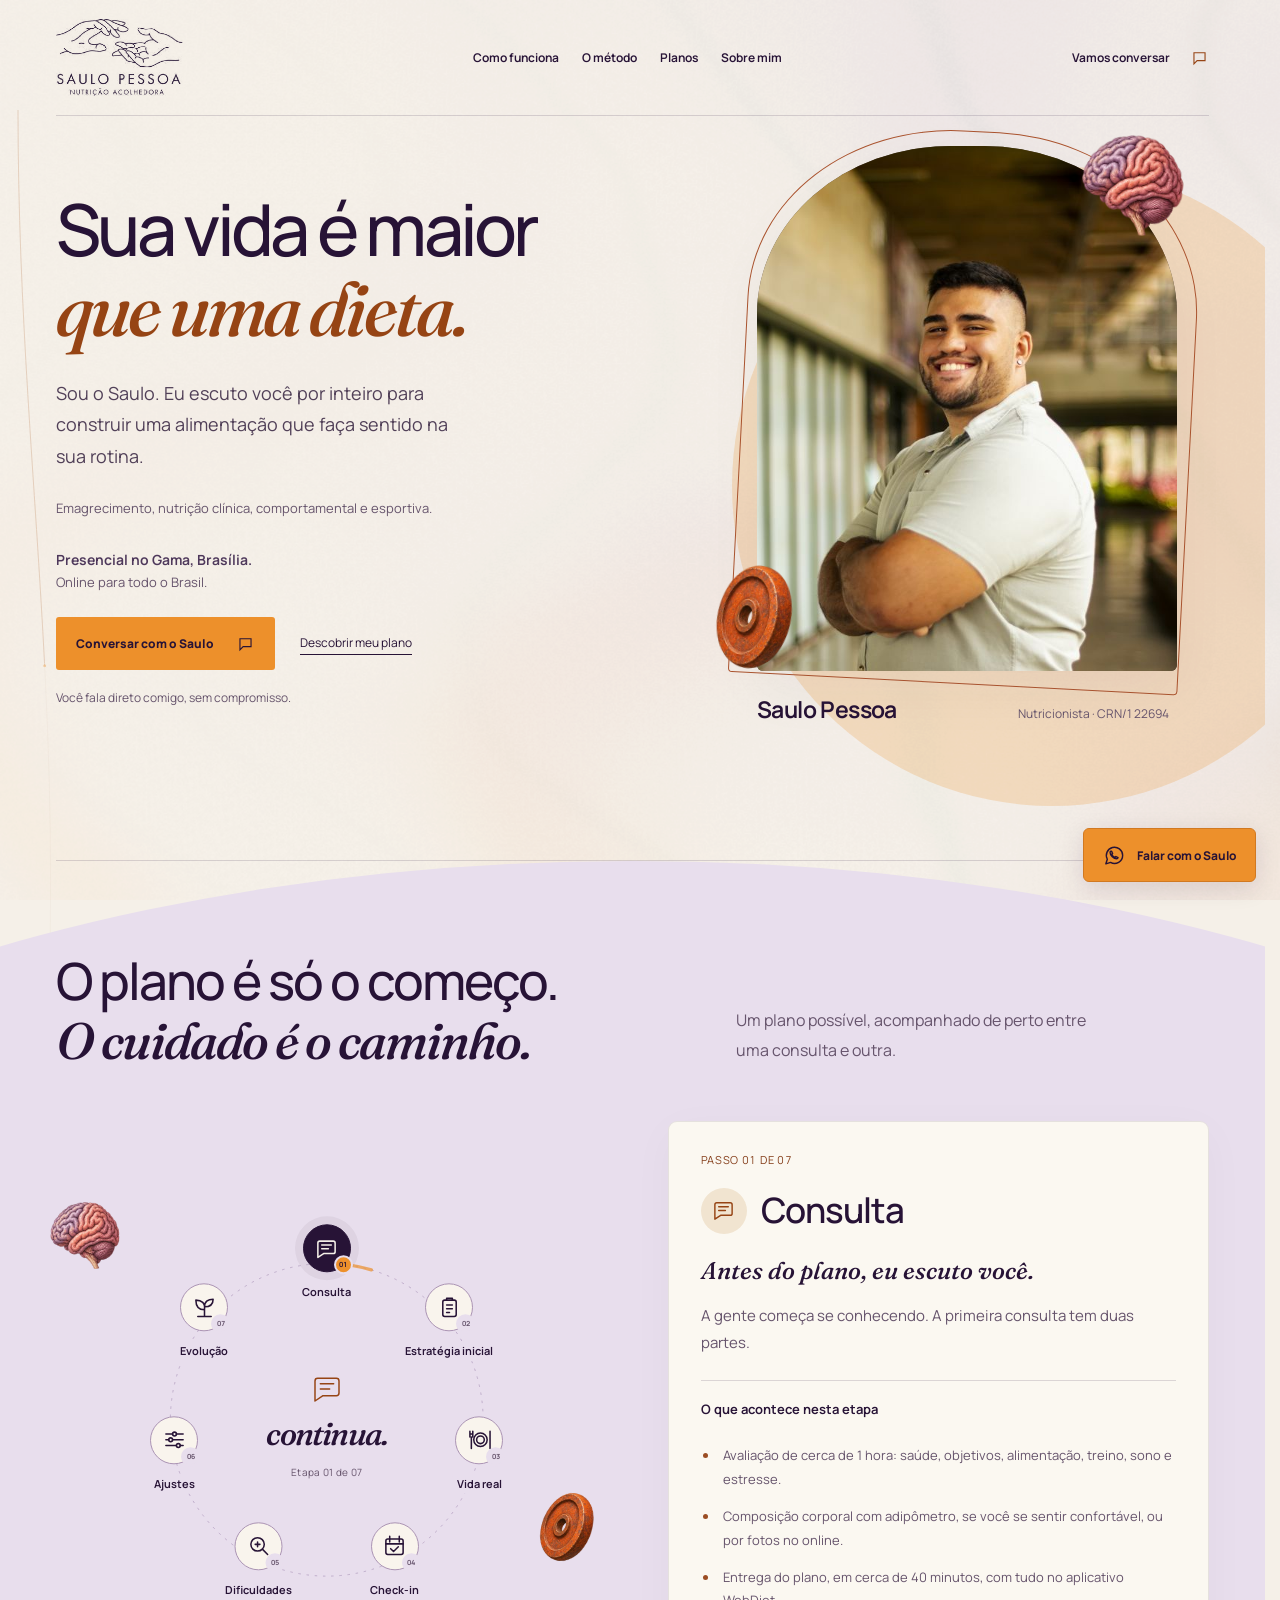
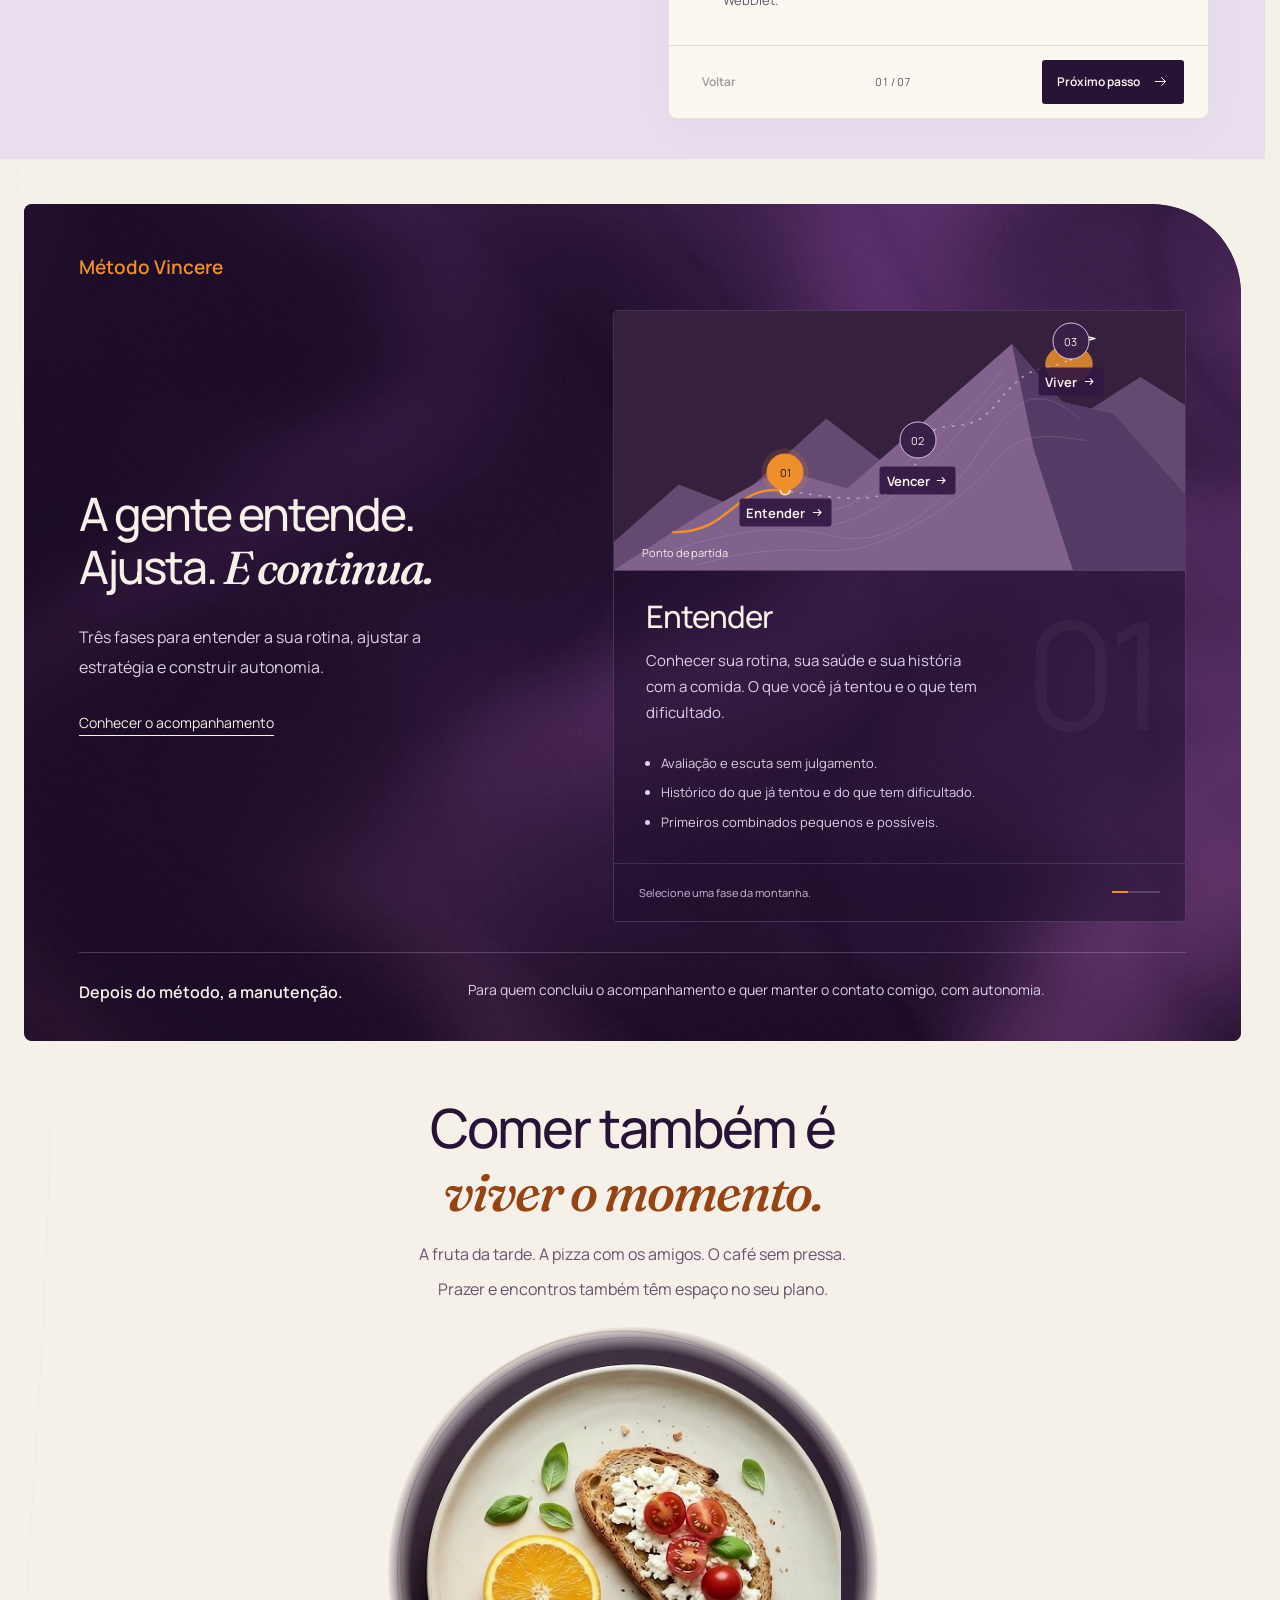
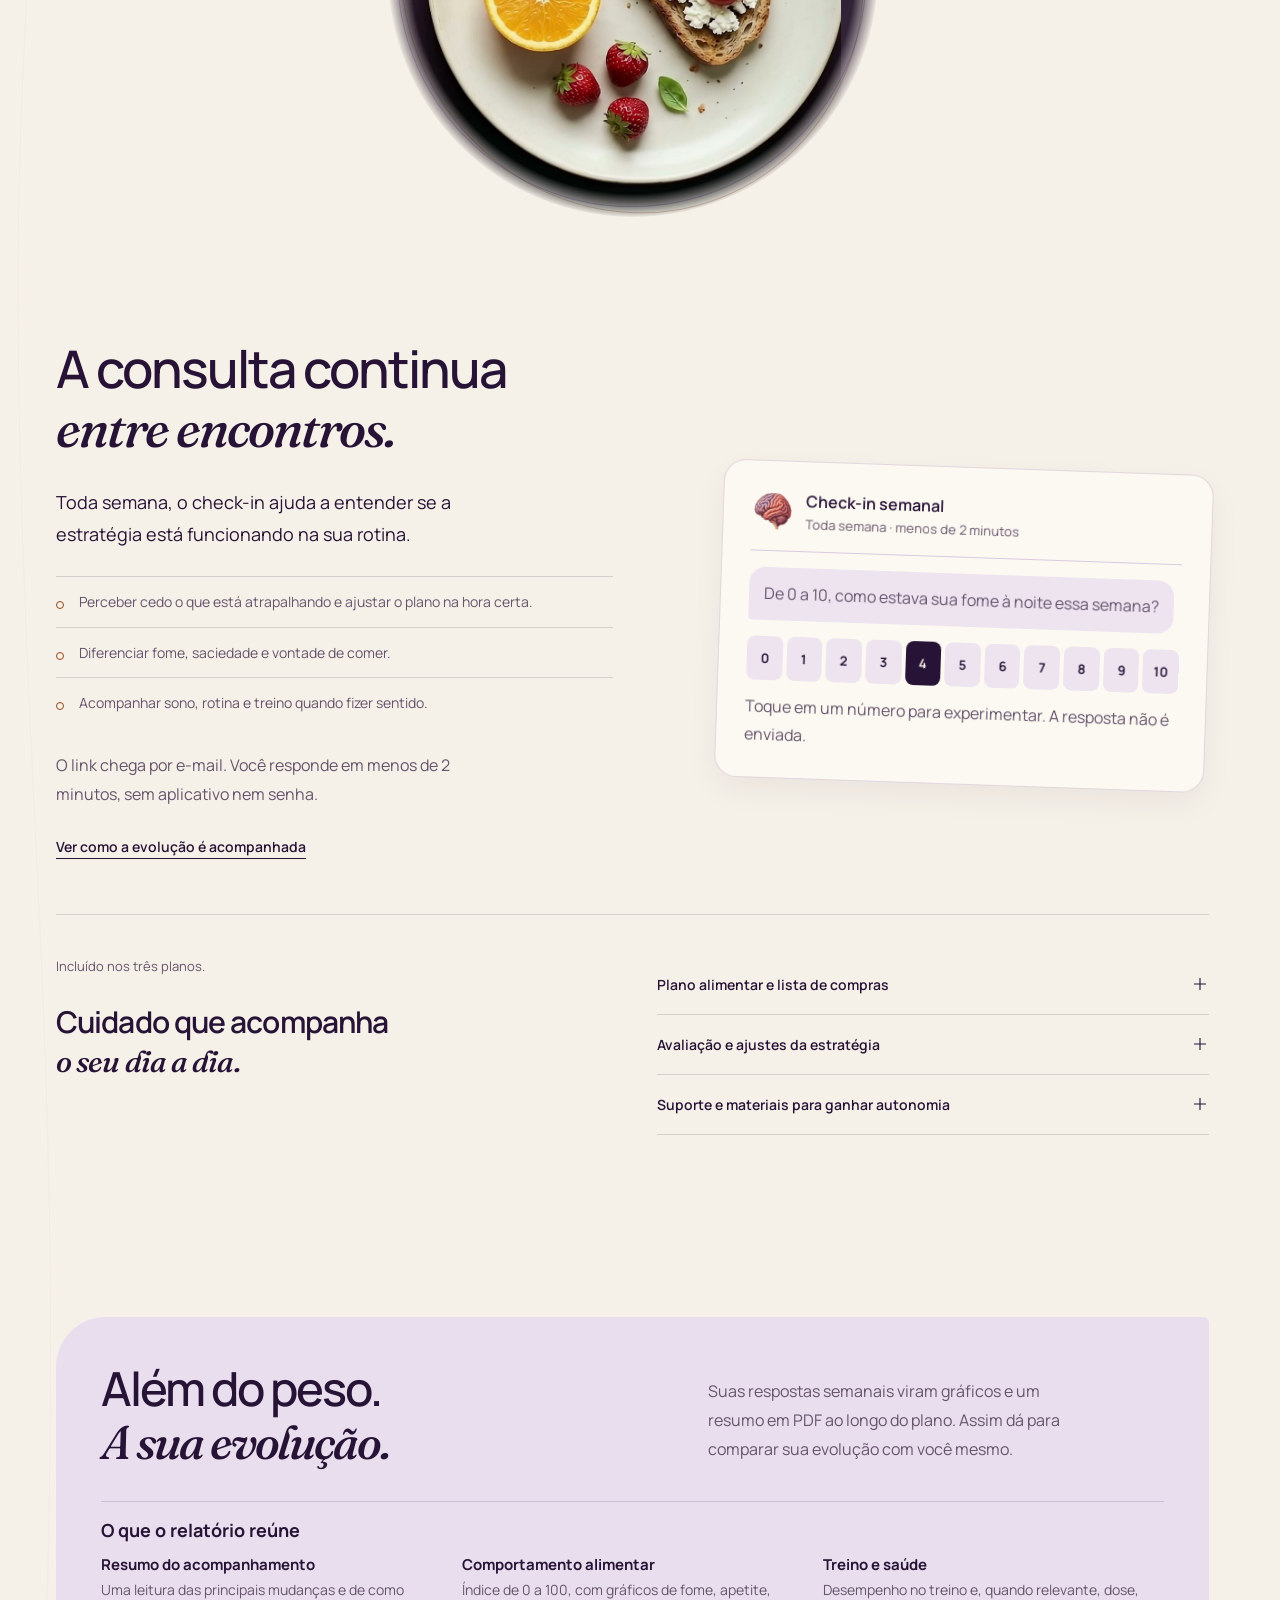
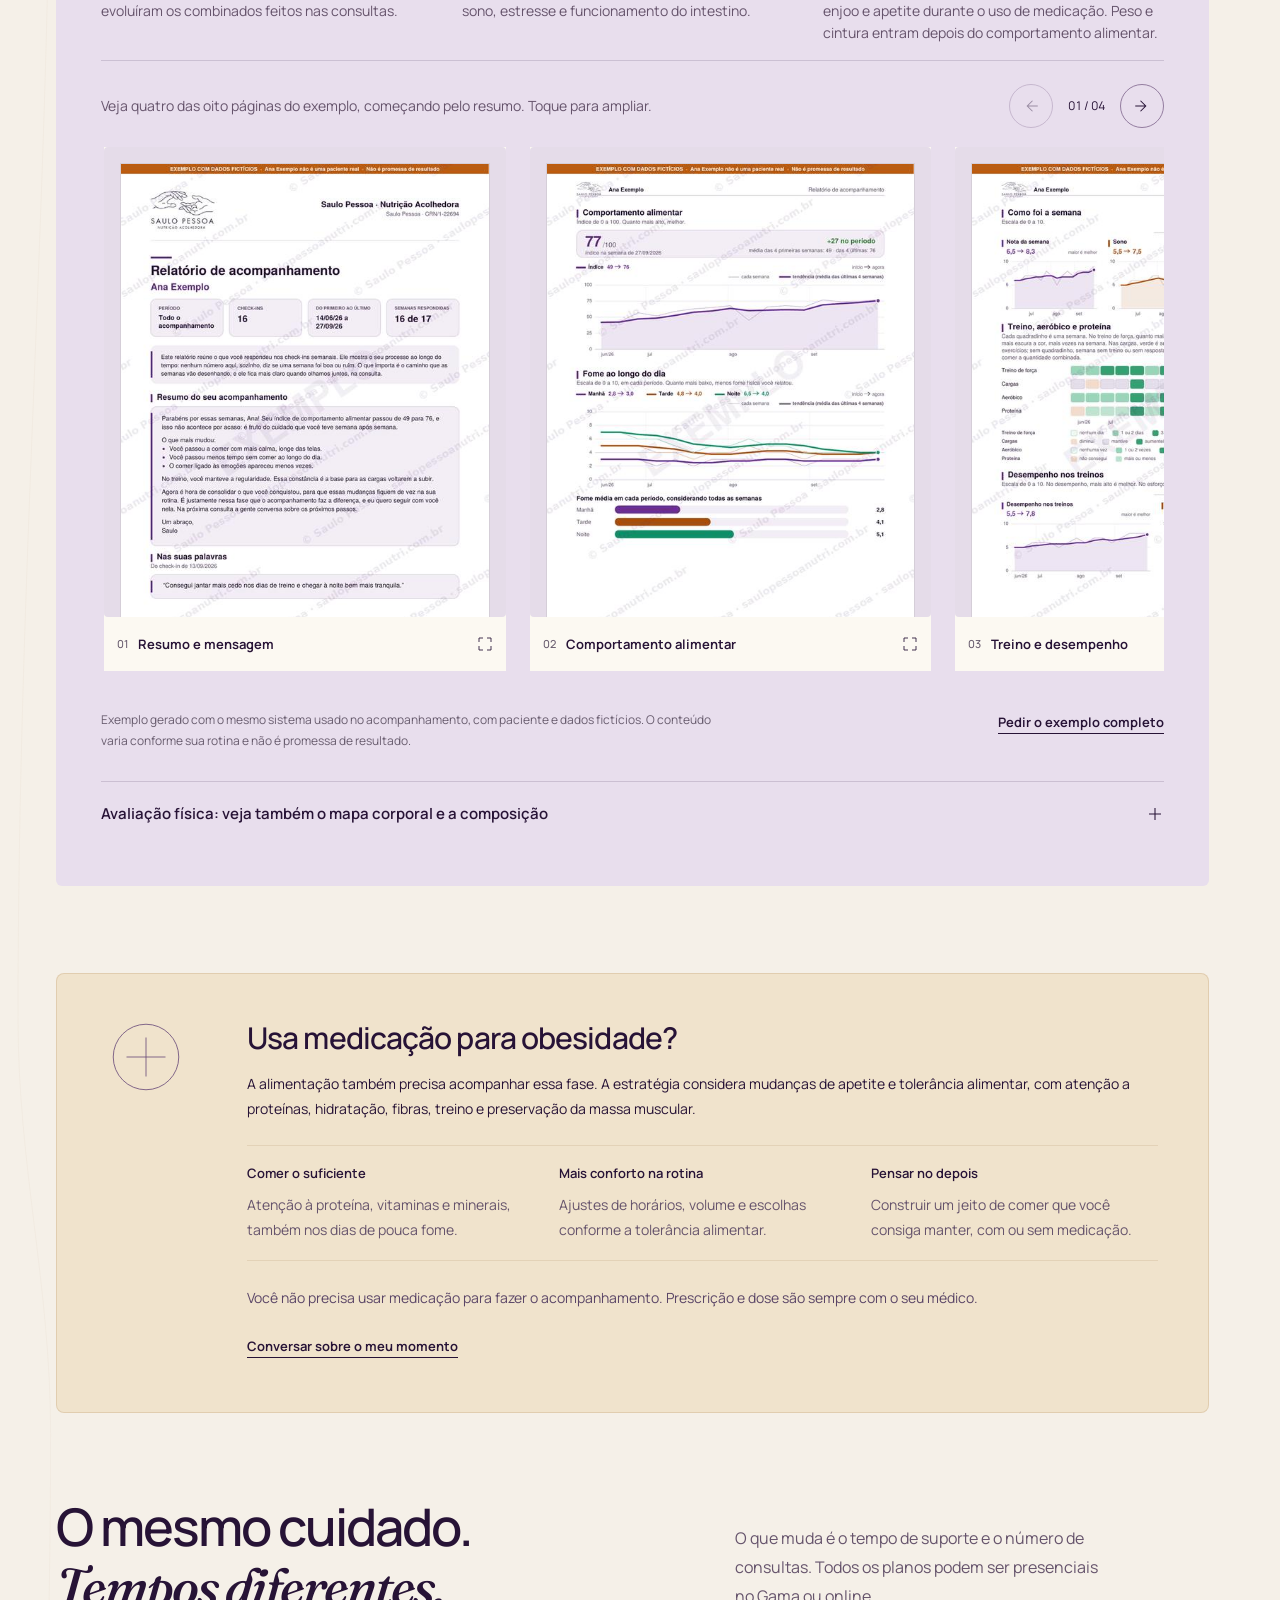
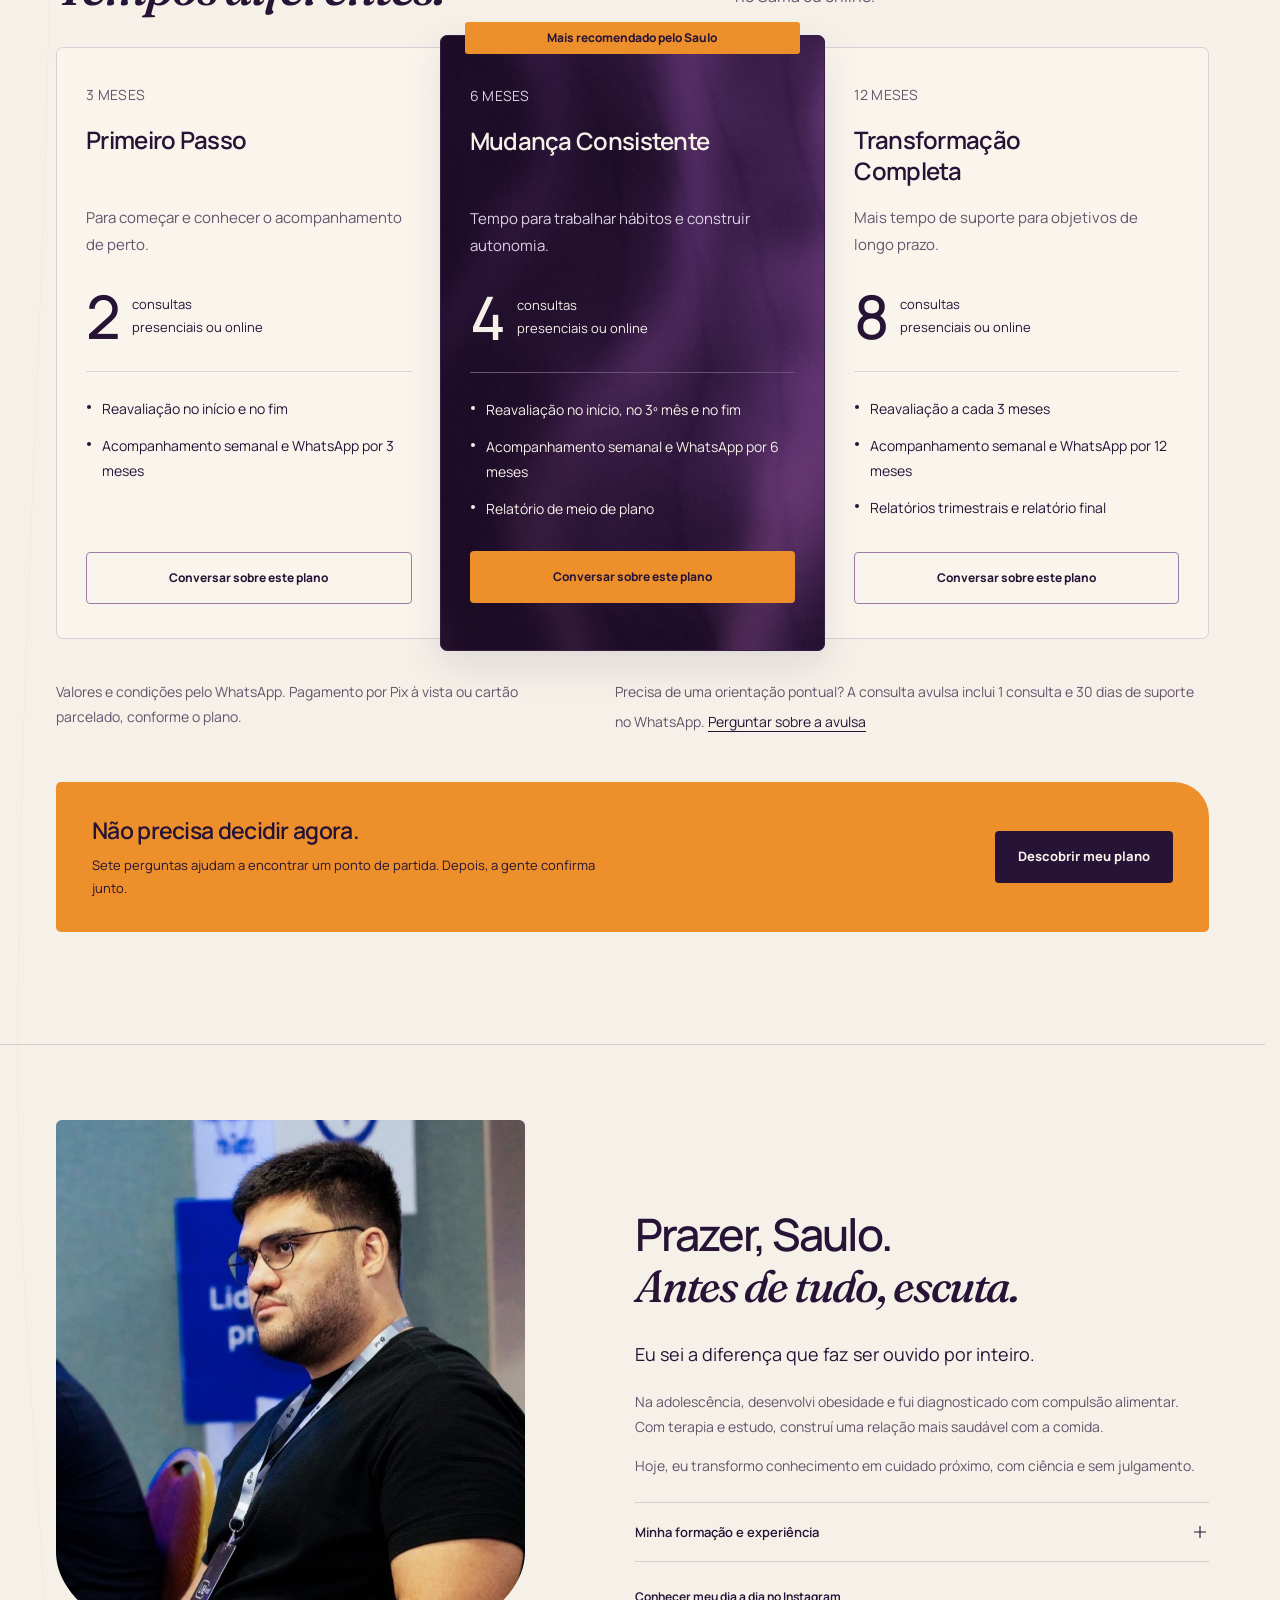
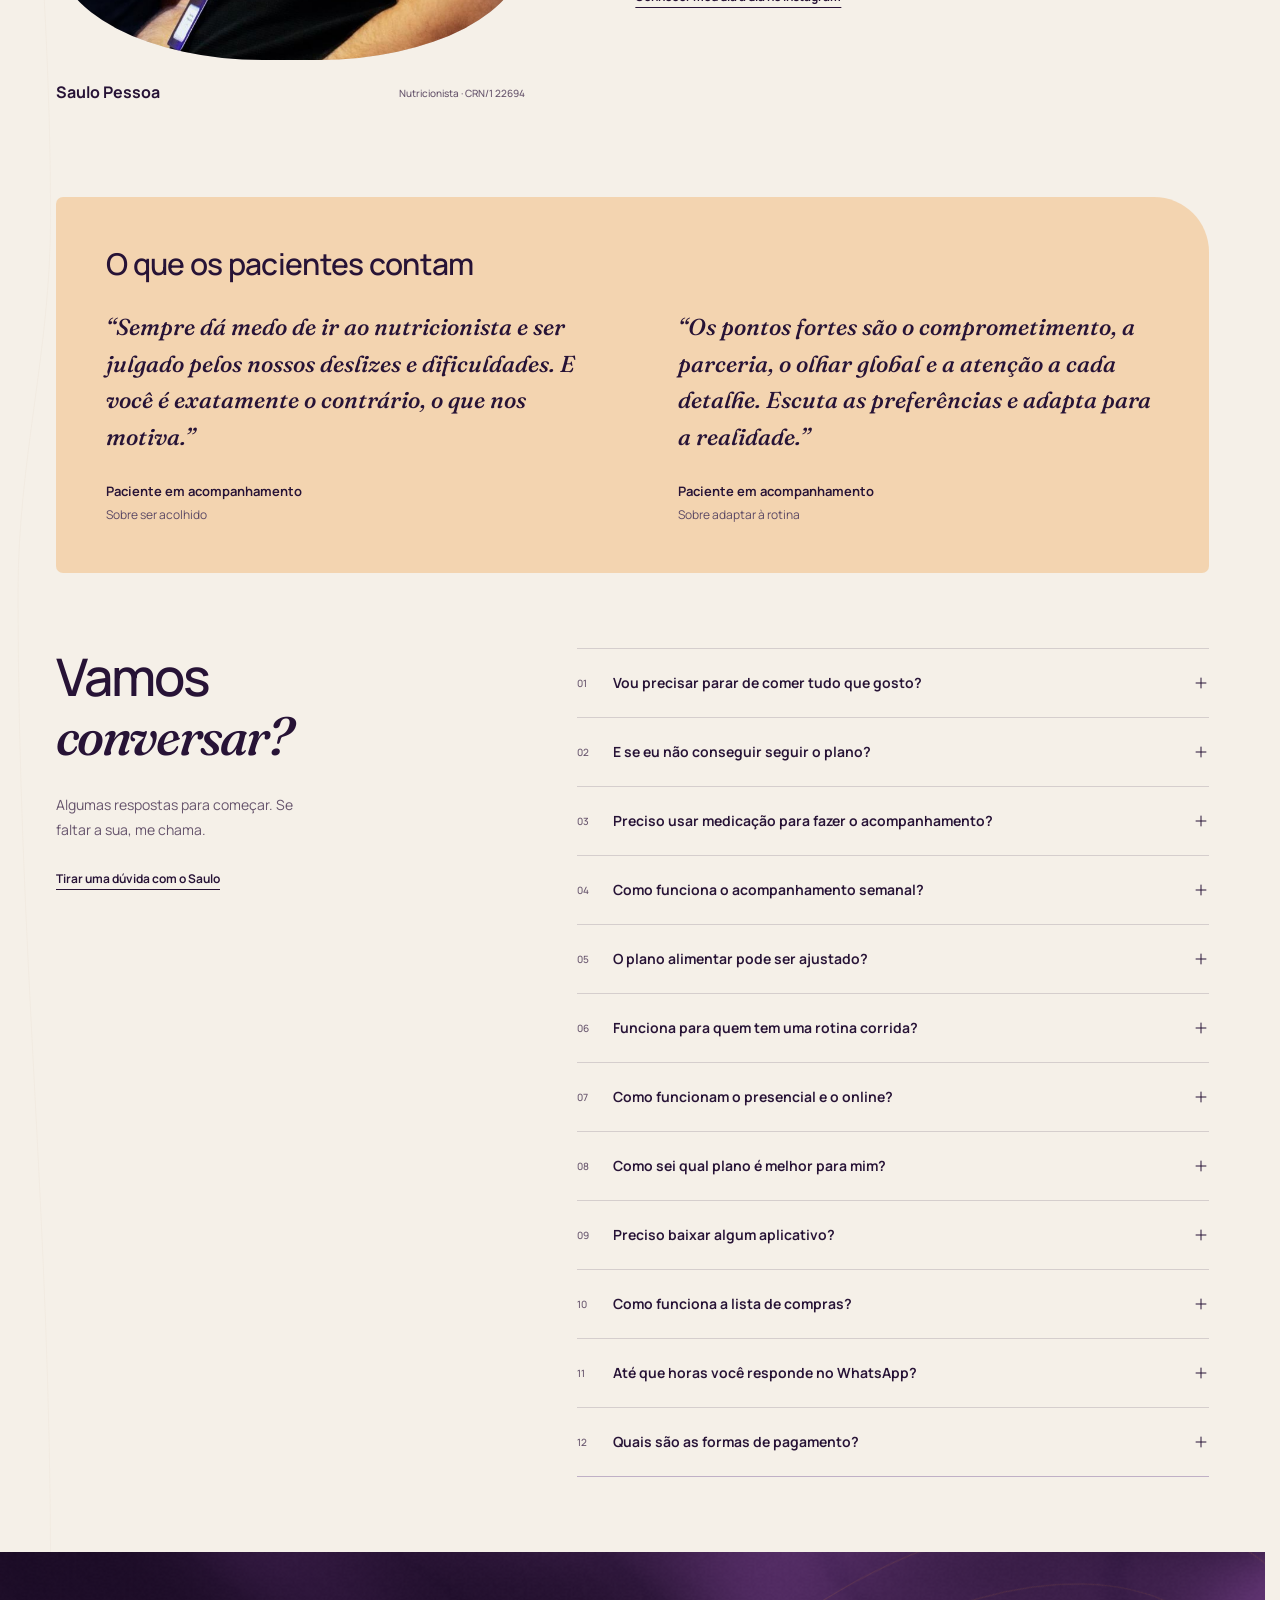
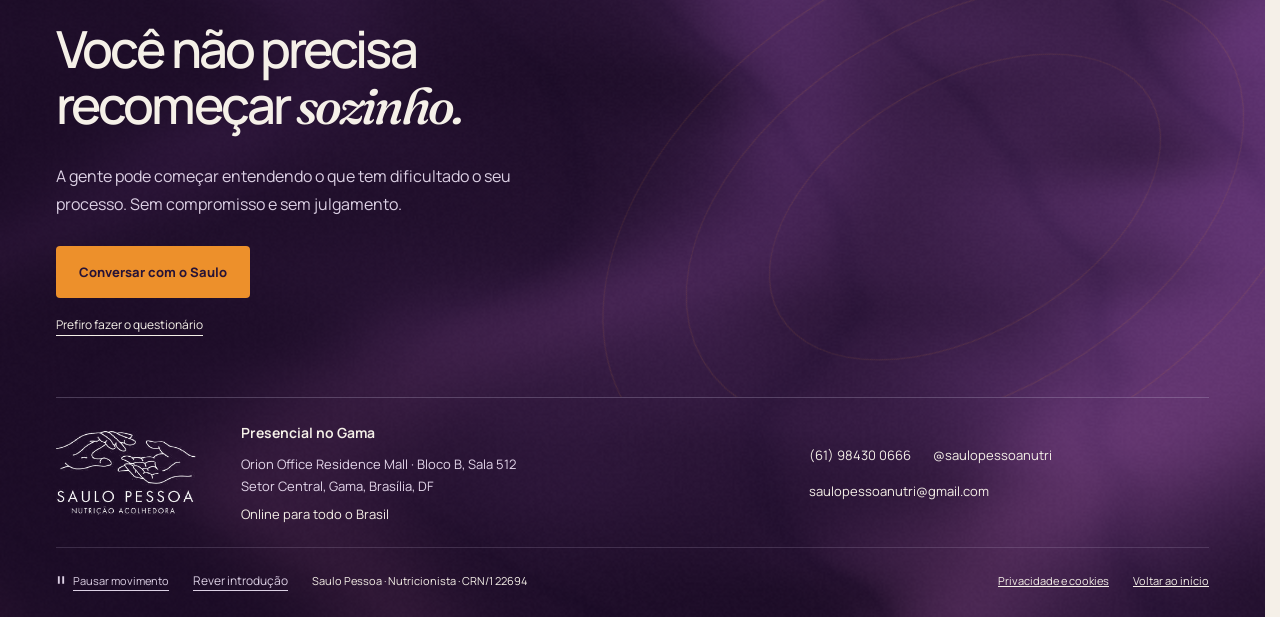
==== commit ae712b18: "Refina ilustracoes de comportamento e treino" ====
--- a/index.html
+++ b/index.html
@@ -8,7 +8,7 @@
 <meta property="og:type" content="website"><meta property="og:locale" content="pt_BR"><meta property="og:url" content="https://cristianlf23.github.io/saulo-pessoa-site/"><meta property="og:title" content="Saulo Pessoa | Sua vida é maior que uma dieta"><meta property="og:description" content="Nutrição acolhedora, um plano que cabe na sua rotina e acompanhamento próximo. Presencial no Gama e online."><meta property="og:image" content="https://cristianlf23.github.io/saulo-pessoa-site/assets/social-share.png"><meta property="og:image:width" content="1200"><meta property="og:image:height" content="630"><meta property="og:image:alt" content="Saulo Pessoa, nutrição acolhedora. Sua vida é maior que uma dieta.">
 <meta name="twitter:card" content="summary_large_image"><meta name="twitter:title" content="Saulo Pessoa | Nutrição acolhedora"><meta name="twitter:description" content="Sua vida é maior que uma dieta. Presencial no Gama e online."><meta name="twitter:image" content="https://cristianlf23.github.io/saulo-pessoa-site/assets/social-share.png">
 <link rel="icon" type="image/svg+xml" href="assets/favicon.svg"><link rel="preload" as="font" type="font/woff2" href="assets/fonts/manrope.woff2" crossorigin><link rel="preload" as="image" href="assets/food-poster.jpg">
-<link rel="stylesheet" href="experience.css"><link rel="stylesheet" href="content.css"><link rel="stylesheet" href="site.css?v=83"><link rel="stylesheet" href="v8.css?v=83"><link rel="stylesheet" href="v82.css?v=83"><link rel="stylesheet" href="v83.css?v=89">
+<link rel="stylesheet" href="experience.css"><link rel="stylesheet" href="content.css"><link rel="stylesheet" href="site.css?v=83"><link rel="stylesheet" href="v8.css?v=83"><link rel="stylesheet" href="v82.css?v=83"><link rel="stylesheet" href="v83.css?v=810">
 <script src="assets/vendor/gsap.min.js" defer></script><script src="assets/vendor/ScrollTrigger.min.js" defer></script><script src="experience.js?v=88" defer></script><script src="site.js?v=89" defer></script><script src="quiz.js" defer></script><script src="v8.js?v=89" defer></script><script src="v82.js?v=88" defer></script>
 <script type="application/ld+json">{"@context":"https://schema.org","@type":"ProfessionalService","name":"Saulo Pessoa · Nutrição Acolhedora","url":"https://saulopessoanutri.com.br/","telephone":"+5561984300666","email":"saulopessoanutri@gmail.com","address":{"@type":"PostalAddress","streetAddress":"Orion Office Residence Mall, Bloco B, Sala 512, Setor Central","addressLocality":"Gama, Brasília","addressRegion":"DF","addressCountry":"BR"},"areaServed":"Brasil","sameAs":["https://instagram.com/saulopessoanutri"]}</script>
 </head>
@@ -54,5 +54,5 @@
 <dialog class="quiz-dialog" aria-labelledby="quiz-title"><div class="dialog-bar"><span>Um começo possível.</span><button type="button" data-close-dialog aria-label="Fechar questionário">Fechar<svg viewBox="0 0 24 24" aria-hidden="true"><path d="m6 6 12 12M6 18 12-12"/></svg></button></div><div class="quiz-progress" aria-hidden="true"><span></span></div><div id="quiz-content"></div></dialog>
 <dialog class="report-dialog" aria-labelledby="report-caption"><div class="dialog-bar"><p id="report-caption">Relatório de exemplo</p><button type="button" data-close-dialog>Fechar relatório</button></div><img width="840" height="1188" src="assets/relatorio-resumo.jpg" alt="Página ampliada do relatório ilustrativo, com dados fictícios"><p class="report-dialog-note">Exemplo com paciente e dados fictícios.</p></dialog>
 </div></div><dialog class="menu-drawer" id="menu-drawer" aria-labelledby="drawer-title"><div class="drawer-scrim" aria-hidden="true"></div><div class="drawer-panel"><div class="drawer-header"><img src="assets/logo-original.png" alt="Saulo Pessoa, Nutrição Acolhedora" width="140" height="84"><button type="button" class="drawer-close" aria-label="Fechar menu"><svg viewBox="0 0 24 24" aria-hidden="true"><path d="m6 6 12 12M6 18 18 6"/></svg></button></div><h2 id="drawer-title">Navegar</h2><nav class="drawer-nav" id="mobile-menu" aria-label="Navegação no celular"><a href="#como-funciona">Como funciona</a><a href="#metodo">O método</a><a href="#vida-real">Alimentação e vida real</a><a href="#acompanhamento">O acompanhamento</a><a href="#planos">Planos</a><a href="#sobre">Sobre o Saulo</a><a href="#duvidas">Dúvidas</a></nav><div class="drawer-contact"><p>Presencial no Gama, Brasília.<br>Online para todo o Brasil.</p><a class="button" href="https://wa.me/5561984300666" target="_blank" rel="noopener">Conversar com o Saulo<svg viewBox="0 0 24 24" aria-hidden="true"><path d="M5 6h14v10H9l-4 4V6Z"/></svg></a></div></div></dialog><a class="floating-whatsapp" id="floating-whatsapp" href="https://wa.me/5561984300666?text=Oi%2C%20Saulo%21%20Vim%20pelo%20seu%20site%20e%20quero%20conhecer%20o%20acompanhamento." target="_blank" rel="noopener" aria-label="Falar com o Saulo pelo WhatsApp"><svg viewBox="0 0 24 24" aria-hidden="true"><path d="M20.5 11.7a8.5 8.5 0 0 1-12.6 7.5L3 20.7l1.5-4.8A8.5 8.5 0 1 1 20.5 11.7Z"/><path d="M8.2 7.5c-.3 0-.8.5-.8 1.4 0 2.8 3.9 6.5 6.7 6.5.9 0 1.5-.6 1.6-1.2l-2.2-1.1-.9 1c-1.4-.5-3-2-3.5-3.3l.9-.9-1-2.4Z"/></svg><span>Falar com o Saulo</span></a>
-<div class="intro-curtain" hidden aria-hidden="true"><svg class="welcome-portal" width="100%" height="100%"><defs><mask id="welcome-mask"><rect width="100%" height="100%" fill="white"/><circle id="welcome-opening" cx="50%" cy="50%" r="0" fill="black"/></mask></defs><rect width="100%" height="100%" fill="#ED902B" mask="url(#welcome-mask)"/></svg><div class="welcome-rings"><i></i><i></i><i></i></div><div class="welcome-orchard"><span aria-hidden="true" class="botanical orange welcome-fruit f0"></span><span aria-hidden="true" class="botanical fig welcome-fruit f1"></span><span aria-hidden="true" class="botanical pear welcome-fruit f2"></span><span aria-hidden="true" class="botanical banana welcome-fruit f3"></span><span aria-hidden="true" class="botanical strawberry welcome-fruit f4"></span><span aria-hidden="true" class="botanical avocado welcome-fruit f5"></span></div><p class="welcome-message"><span>Alimentar é</span><em>acolher.</em></p><span class="welcome-caption">Ciência, presença e espaço para a vida.</span></div><div class="intro" hidden role="dialog" aria-modal="true" aria-label="Apresentação de Saulo Pessoa"><img id="intro-logo" src="assets/logo-original.png" alt="Saulo Pessoa, Nutrição Acolhedora" width="250" height="150"><button id="skip-intro" type="button">Pular introdução</button></div>
+<div class="intro-curtain" hidden aria-hidden="true"><svg class="welcome-portal" width="100%" height="100%"><defs><mask id="welcome-mask"><rect width="100%" height="100%" fill="white"/><circle id="welcome-opening" cx="50%" cy="50%" r="0" fill="black"/></mask></defs><rect width="100%" height="100%" fill="#ED902B" mask="url(#welcome-mask)"/></svg><div class="welcome-rings"><i></i><i></i><i></i></div><div class="welcome-orchard"><span aria-hidden="true" class="welcome-fruit motif-brain f0"></span><span aria-hidden="true" class="welcome-fruit motif-training f1"></span><span aria-hidden="true" class="welcome-fruit motif-journal f2"></span><span aria-hidden="true" class="welcome-fruit motif-dumbbell f3"></span><span aria-hidden="true" class="welcome-fruit motif-stopwatch f4"></span><span aria-hidden="true" class="welcome-fruit motif-sneaker f5"></span></div><p class="welcome-message"><span>Alimentar é</span><em>acolher.</em></p><span class="welcome-caption">Ciência, presença e espaço para a vida.</span></div><div class="intro" hidden role="dialog" aria-modal="true" aria-label="Apresentação de Saulo Pessoa"><img id="intro-logo" src="assets/logo-original.png" alt="Saulo Pessoa, Nutrição Acolhedora" width="250" height="150"><button id="skip-intro" type="button">Pular introdução</button></div>
 </body></html>
--- a/v83.css
+++ b/v83.css
@@ -122,13 +122,25 @@
 .disclosure-body[inert]{pointer-events:none}
 @media(prefers-reduced-motion:reduce){.experience details[data-drawer]>summary svg{transition:none}}
 
-/* Behavior and training share the circular geometry of the care cycle. */
-.site-motif,.checkin-demo-icon{display:block;aspect-ratio:1;background:center/contain no-repeat;pointer-events:none}
-.site-motif{position:absolute}
-.motif-brain{background-image:url('assets/comportamento.svg')}
-.motif-training{background-image:url('assets/treino.svg')}
-.site-motif.hero-orange,.site-motif.hero-fig{width:clamp(56px,8vw,106px)}
-.site-motif.cycle-orange,.site-motif.cycle-pear{width:64px}
+/* One transparent atlas for the editorial objects on the page and in the intro. */
+.site-motif,.checkin-demo-icon,.welcome-fruit[class*="motif-"]{
+ display:block;
+ aspect-ratio:1;
+ background-image:url('assets/habitos-editorial.webp');
+ background-size:300% 200%;
+ background-repeat:no-repeat;
+ pointer-events:none;
+}
+.site-motif,.welcome-fruit[class*="motif-"]{position:absolute}
+.motif-brain{background-position:0 0}
+.motif-training{background-position:50% 0}
+.motif-journal{background-position:100% 0}
+.motif-dumbbell{background-position:0 100%}
+.motif-stopwatch{background-position:50% 100%}
+.motif-sneaker{background-position:100% 100%}
+.site-motif.hero-orange,.site-motif.hero-fig{width:clamp(66px,9vw,126px)}
+.site-motif.cycle-orange,.site-motif.cycle-pear{width:78px}
+.welcome-fruit[class*="motif-"]{transform-origin:center}
 
 .continuation .checkin-demo{width:100%;max-width:490px;justify-self:end;padding:clamp(18px,3vw,28px);border-radius:22px;box-shadow:0 12px 32px #2713360d;background:#fcf9f2}
 .checkin-demo-head{display:flex;gap:12px;align-items:center;padding-bottom:16px;border-bottom:1px solid #d8c9e2}
@@ -152,6 +164,6 @@
  .checkin-scale{grid-template-columns:repeat(6,minmax(0,1fr));gap:5px}
 }
 @media(max-width:760px){
- .site-motif.cycle-orange,.site-motif.cycle-pear{width:38px}
+ .site-motif.cycle-orange,.site-motif.cycle-pear{width:43px}
  .evolution-summary dl{grid-template-columns:1fr;gap:12px}
 }
